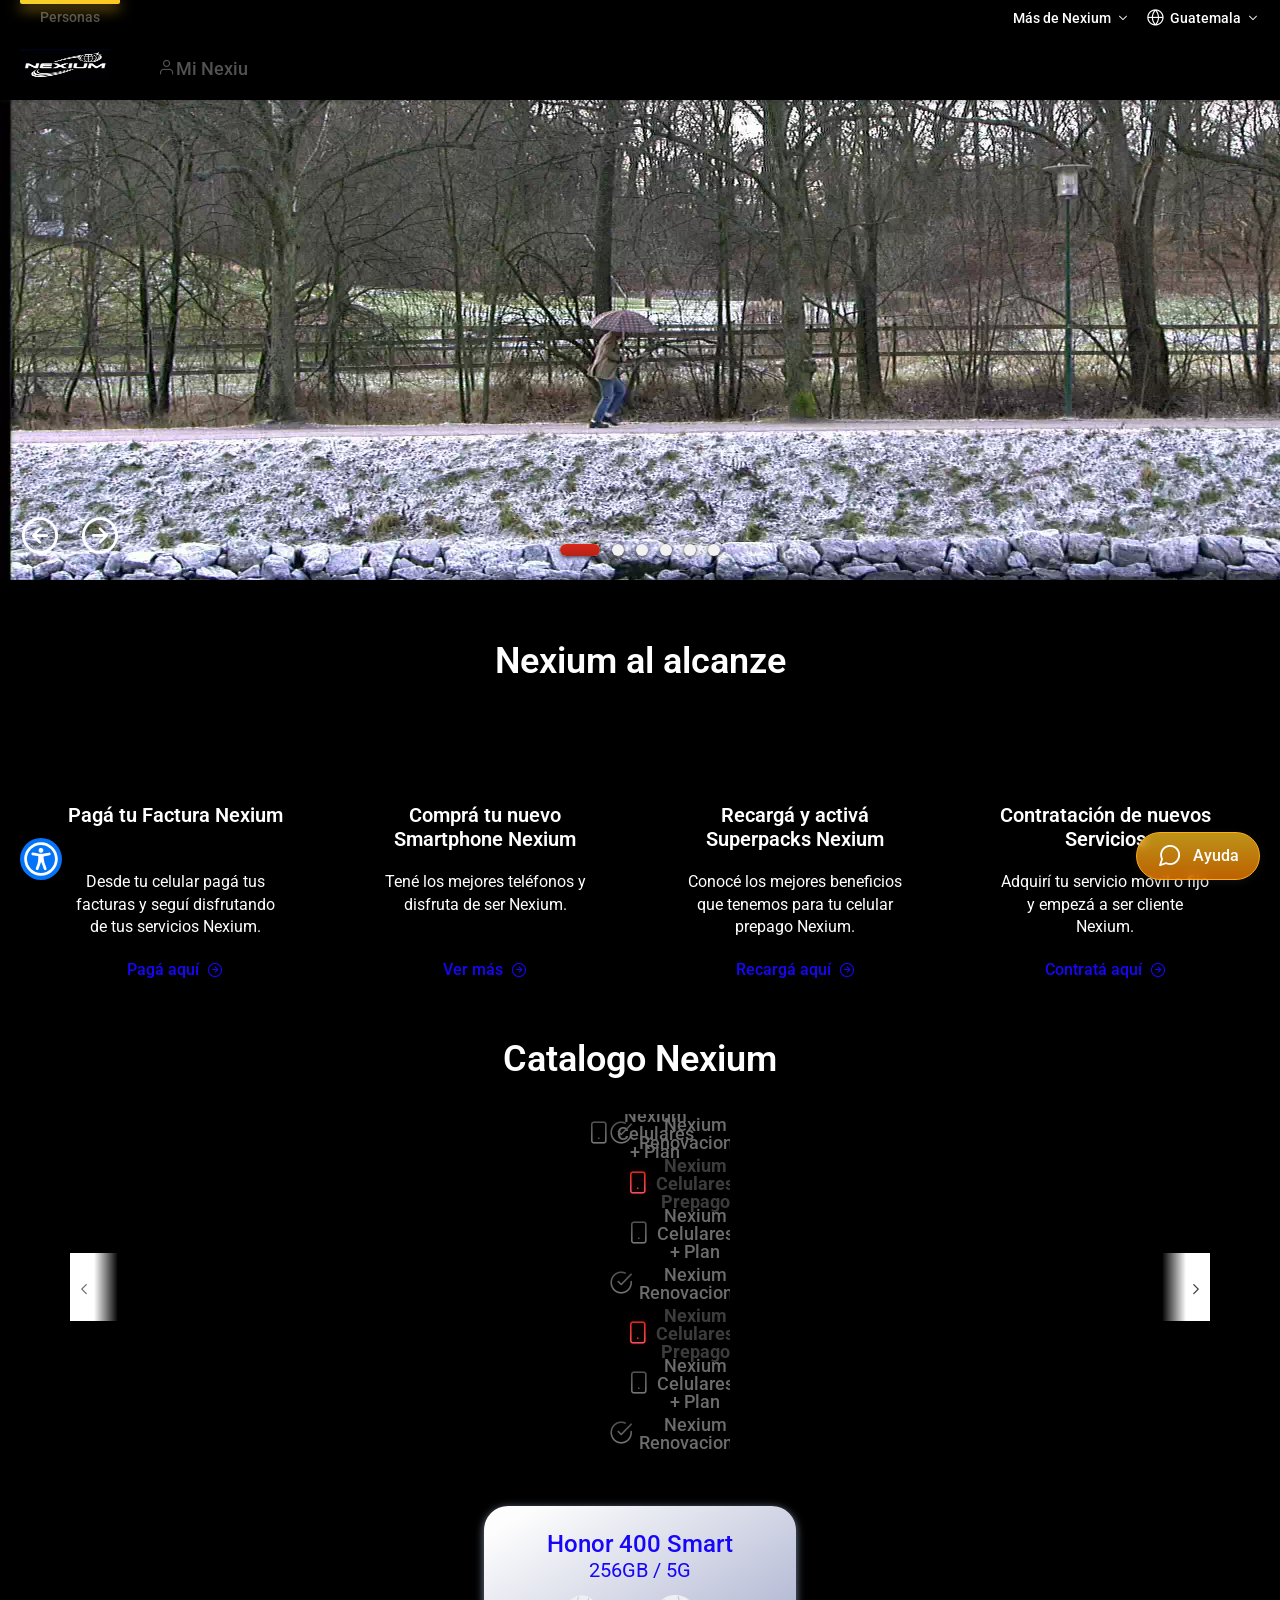
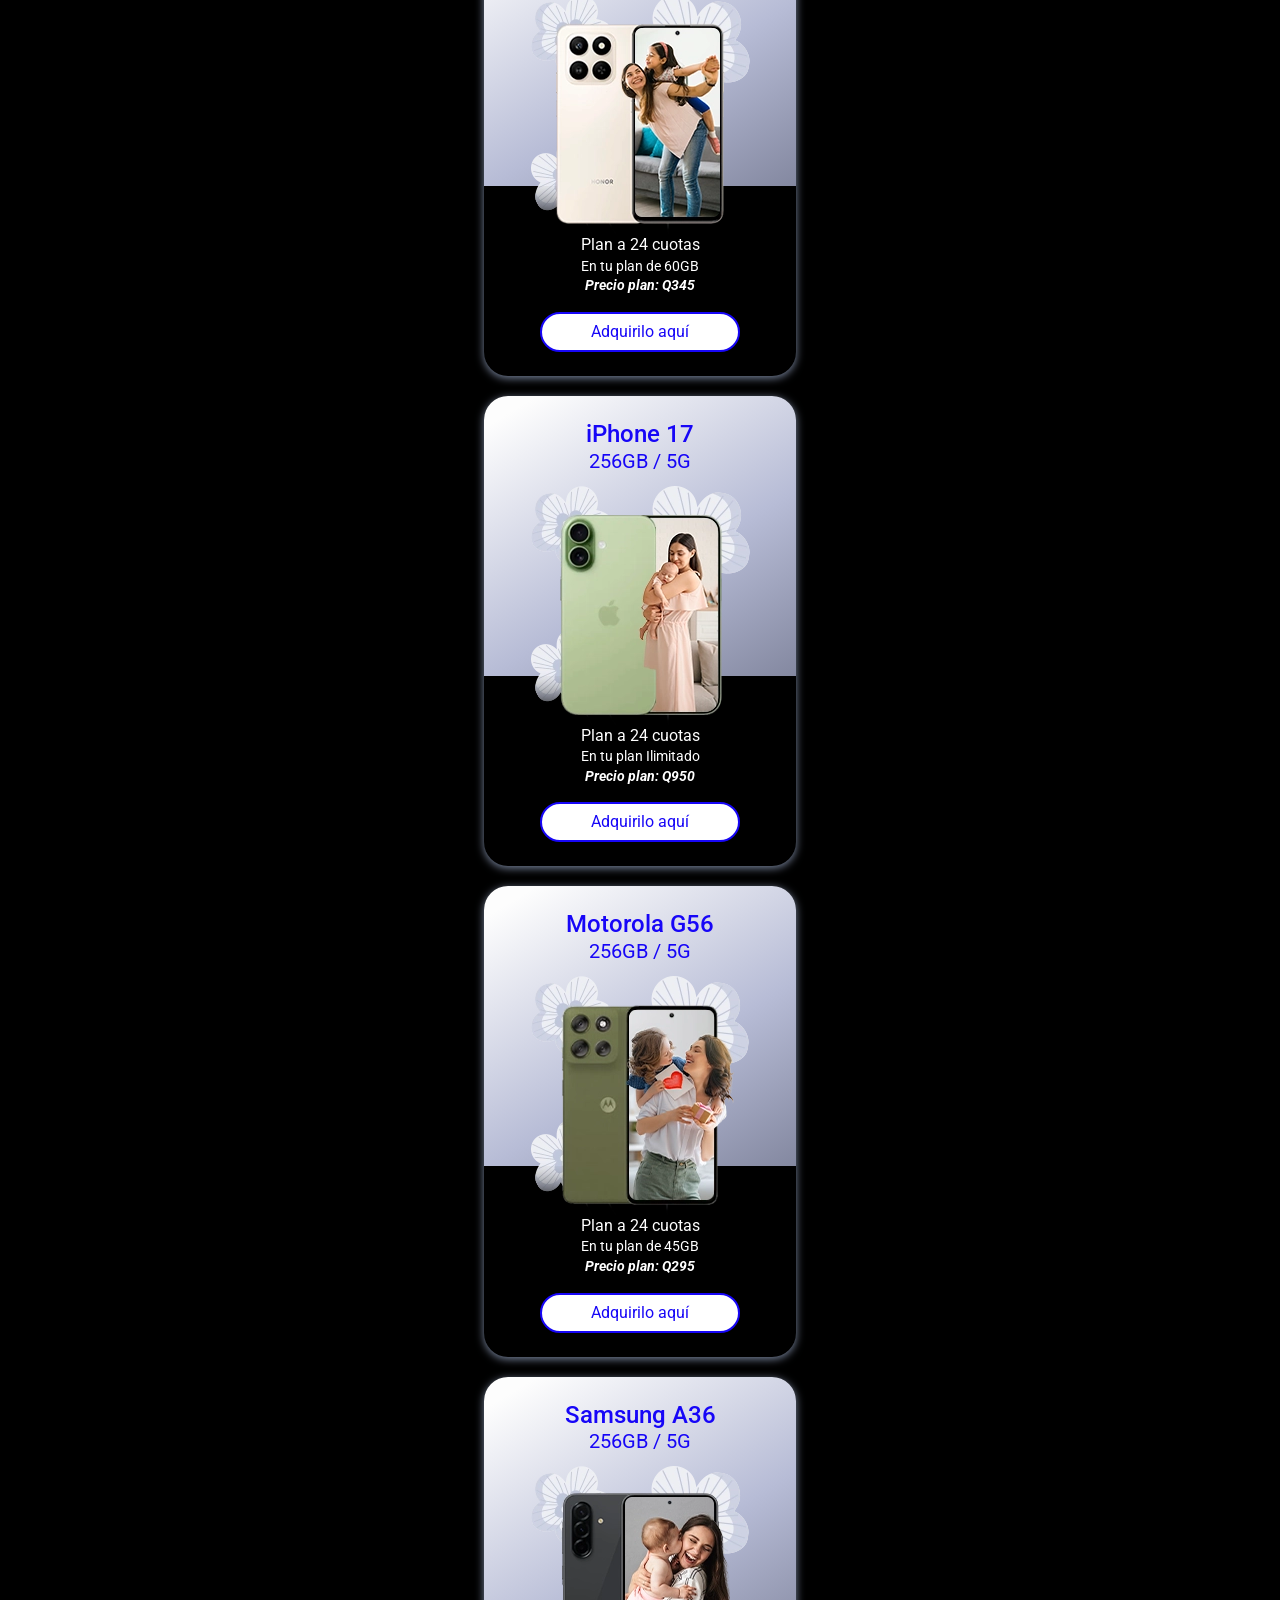
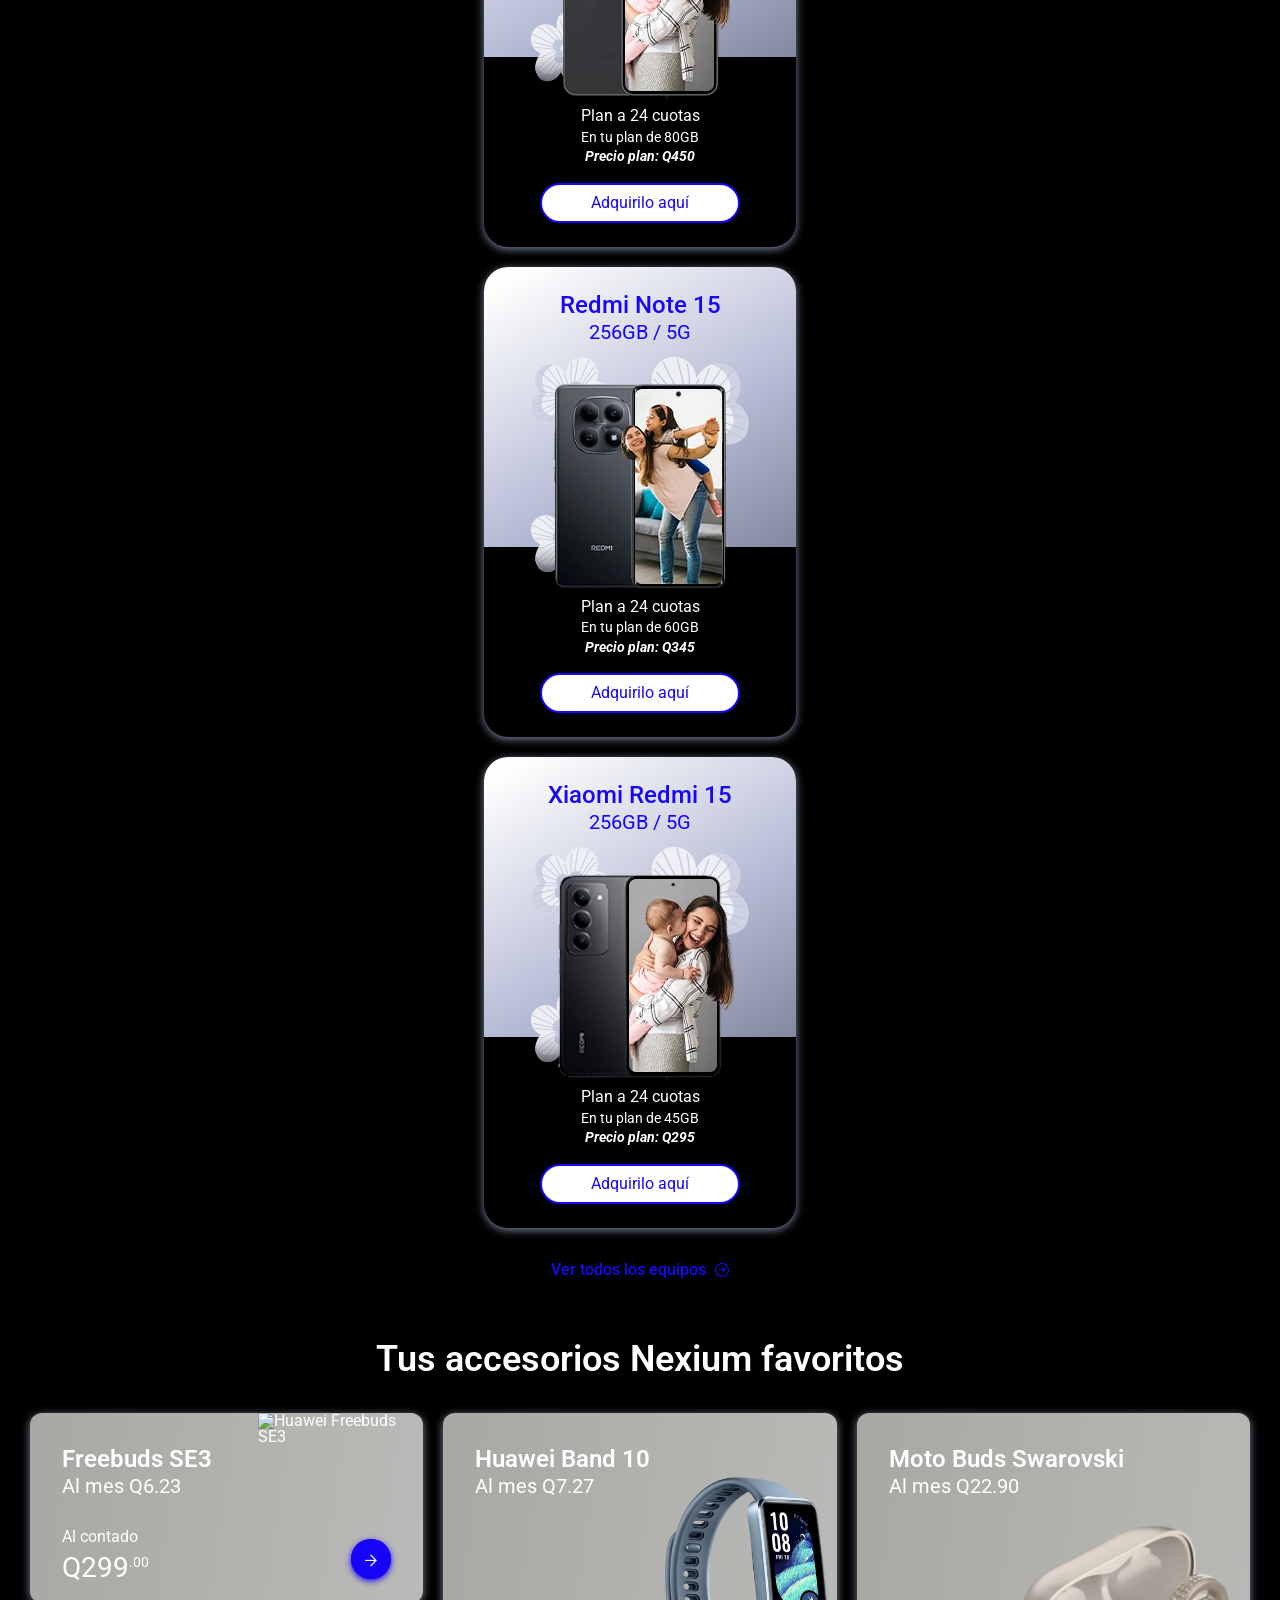
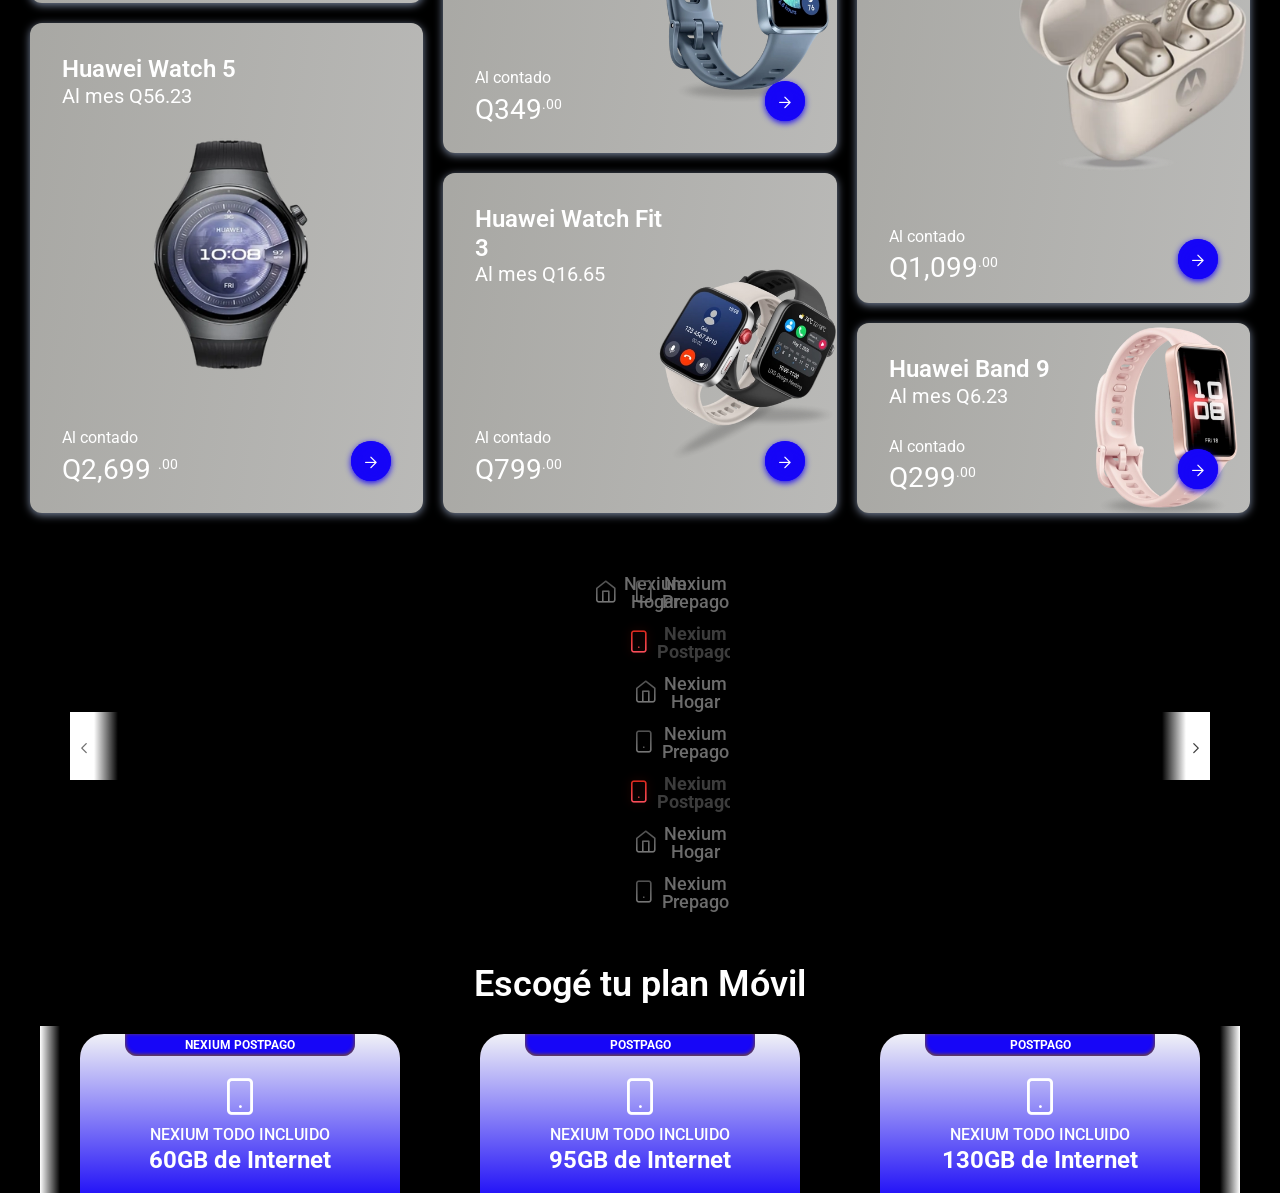
==== nexium/personas/index.html @ d513d2e5 "Cambio de carptea principal Se cambia la carpeta principal" ====
<!doctype html><html itemscope itemtype="http://schema.org/WebPage" lang="es">
<!-- Mirrored from www.claro.com.gt/personas/ by HTTrack Website Copier/3.x [XR&CO'2014], Mon, 18 May 2026 01:39:02 GMT -->
<head lang="es" xml:lang="es"><script>(function(w,d,s,l,i){w[l]=w[l]||[];w[l].push({'gtm.start':new Date().getTime(),event:'gtm.js'});var f=d.getElementsByTagName(s)[0],j=d.createElement(s),dl=l!='dataLayer'?'&l='+l:'';j.async=true;j.src='../../www.googletagmanager.com/gtm5445.html?id='+i+dl;f.parentNode.insertBefore(j,f); })(window,document,'script','dataLayer','GTM-KLP6J9D');</script><meta name="google-site-verification" content="_QGhS9mbRFM3jgzuFI3gwo6Hg-En9VTESIgxsZP2bQc"><meta charset="UTF-8"><meta http-equiv="X-UA-Compatible" content="IE=edge,chrome=1"><meta name="viewport" content="width=device-width"><title>Nexium GT</title><meta name="description" content=""><meta content="" name="Keywords"><meta content="" property="og:description"><meta content="" property="og:title"><meta content="/portal/gt/recursos_contenido/1755121427821-logo-nexium.jpg" property="og:image"><script>if(location.pathname == 'index.html') { document.cookie = "homePageMdla%3dtrue%3bpath%3d/index.html"; } else { document.cookie = "homePageMdla%3dfalse%3bpath%3d/index.html";}</script><meta name="" content="yes"><meta name="apple-mobile-web-app-status-bar-style" content="black-translucent"><link rel="" href="https://www.claro.com.gt/portal/gt/recursos_tema_evo/assets/internal/favicon.ico" rs_id=""><link rel="" href="../portal/gt/recursos_tema_evo/assets/internal/favicon.png"><link rel="apple-touch-icon" href="../portal/gt/recursos_tema_evo/assets/internal/icon-touch.png"><link rel="apple-touch-icon" sizes="72x72" href="../portal/gt/recursos_tema_evo/assets/internal/icon-touch-72.png"><link rel="apple-touch-icon" sizes="114x114" href="../portal/gt/recursos_tema_evo/assets/internal/icon-touch-114.png"><link rel="apple-touch-icon" sizes="144x144" href="../portal/gt/recursos_tema_evo/assets/internal/icon-touch-144.png"><link rel="preload" href="../portal/gt/recursos_tema_evo/js/animate/animate.minb4da.css?V1" as="style"><link rel="preload" href="../portal/gt/recursos_tema_evo/assets/fonts/font-clarob4da.css?V1" as="style"><link rel="preload" href="../portal/gt/recursos_tema_evo/js/fancybox/dist/jquery.fancybox.minb4da.css?V1" as="style"><link rel="preload" href="../portal/gt/recursos_tema_evo/js/animate/wow.minb4da.js?V1" as="script"><link rel="preload" href="../portal/gt/recursos_tema_evo/js/fancybox/dist/jquery.fancybox.minb4da.js?V1" as="script"><link rel="preload" href="../portal/gt/recursos_tema_evo/js/lazysizes/lazysizes.minb4da.js?V1" as="script"><link rel="preload" href="../../www.google-analytics.com/analytics.js" as="script"><link rel="preload" href="../../www.googletagmanager.com/gtm44d8.js?id=GTM-KLP6J9D" as="script"><link rel="preconnect" href="https://www.googletagmanager.com/"><link rel="dns-prefetch" href="https://www.googletagmanager.com/"><link rel="preconnect" href="https://www.google-analytics.com/"><link rel="dns-prefetch" href="https://www.google-analytics.com/"><link rel="preconnect" href="https://secure.adnxs.com/"><link rel="dns-prefetch" href="https://secure.adnxs.com/"><link rel="preconnect" href="https://www.google.com/"><link rel="dns-prefetch" href="https://www.google.com/"><link rel="preconnect" href="https://www.google.com.mx/"><link rel="dns-prefetch" href="https://www.google.com.mx/"><link rel="preconnect" href="https://googleads.g.doubleclick.net/"><link rel="dns-prefetch" href="https://googleads.g.doubleclick.net/"><link rel="preconnect" href="https://www.googleadservices.com/"><link rel="dns-prefetch" href="https://www.googleadservices.com/"><script>/*! jQuery v3.5.1 | (c) JS Foundation and other contributors | jquery.org/license */ !function(e,t){"use strict";"object"==typeof module&&"object"==typeof module.exports?module.exports=e.document?t(e,!0):function(e){if(!e.document)throw new Error("jQuery requires a window with a document");return t(e)}:t(e)}("undefined"!=typeof window?window:this,function(C,e){"use strict";var t=[],r=Object.getPrototypeOf,s=t.slice,g=t.flat?function(e){return t.flat.call(e)}:function(e){return t.concat.apply([],e)},u=t.push,i=t.indexOf,n={},o=n.toString,v=n.hasOwnProperty,a=v.toString,l=a.call(Object),y={},m=function(e){return"function"==typeof e&&"number"!=typeof e.nodeType},x=function(e){return null!=e&&e===e.window},E=C.document,c={type:!0,src:!0,nonce:!0,noModule:!0};function b(e,t,n){var r,i,o=(n=n||E).createElement("script");if(o.text=e,t)for(r in c)(i=t[r]||t.getAttribute&&t.getAttribute(r))&&o.setAttribute(r,i);n.head.appendChild(o).parentNode.removeChild(o)}function w(e){return null==e?e+"":"object"==typeof e||"function"==typeof e?n[o.call(e)]||"object":typeof e}var f="3.5.1",S=function(e,t){return new S.fn.init(e,t)};function p(e){var t=!!e&&"length"in e&&e.length,n=w(e);return!m(e)&&!x(e)&&("array"===n||0===t||"number"==typeof t&&0<t&&t-1 in e)}S.fn=S.prototype={jquery:f,constructor:S,length:0,toArray:function(){return s.call(this)},get:function(e){return null==e?s.call(this):e<0?this[e+this.length]:this[e]},pushStack:function(e){var t=S.merge(this.constructor(),e);return t.prevObject=this,t},each:function(e){return S.each(this,e)},map:function(n){return this.pushStack(S.map(this,function(e,t){return n.call(e,t,e)}))},slice:function(){return this.pushStack(s.apply(this,arguments))},first:function(){return this.eq(0)},last:function(){return this.eq(-1)},even:function(){return this.pushStack(S.grep(this,function(e,t){return(t+1)%2}))},odd:function(){return this.pushStack(S.grep(this,function(e,t){return t%2}))},eq:function(e){var t=this.length,n=+e+(e<0?t:0);return this.pushStack(0<=n&&n<t?[this[n]]:[])},end:function(){return this.prevObject||this.constructor()},push:u,sort:t.sort,splice:t.splice},S.extend=S.fn.extend=function(){var e,t,n,r,i,o,a=arguments[0]||{},s=1,u=arguments.length,l=!1;for("boolean"==typeof a&&(l=a,a=arguments[s]||{},s++),"object"==typeof a||m(a)||(a={}),s===u&&(a=this,s--);s<u;s++)if(null!=(e=arguments[s]))for(t in e)r=e[t],"__proto__"!==t&&a!==r&&(l&&r&&(S.isPlainObject(r)||(i=Array.isArray(r)))?(n=a[t],o=i&&!Array.isArray(n)?[]:i||S.isPlainObject(n)?n:{},i=!1,a[t]=S.extend(l,o,r)):void 0!==r&&(a[t]=r));return a},S.extend({expando:"jQuery"+(f+Math.random()).replace(/\D/g,""),isReady:!0,error:function(e){throw new Error(e)},noop:function(){},isPlainObject:function(e){var t,n;return!(!e||"[object Object]"!==o.call(e))&&(!(t=r(e))||"function"==typeof(n=v.call(t,"constructor")&&t.constructor)&&a.call(n)===l)},isEmptyObject:function(e){var t;for(t in e)return!1;return!0},globalEval:function(e,t,n){b(e,{nonce:t&&t.nonce},n)},each:function(e,t){var n,r=0;if(p(e)){for(n=e.length;r<n;r++)if(!1===t.call(e[r],r,e[r]))break}else for(r in e)if(!1===t.call(e[r],r,e[r]))break;return e},makeArray:function(e,t){var n=t||[];return null!=e&&(p(Object(e))?S.merge(n,"string"==typeof e?[e]:e):u.call(n,e)),n},inArray:function(e,t,n){return null==t?-1:i.call(t,e,n)},merge:function(e,t){for(var n=+t.length,r=0,i=e.length;r<n;r++)e[i++]=t[r];return e.length=i,e},grep:function(e,t,n){for(var r=[],i=0,o=e.length,a=!n;i<o;i++)!t(e[i],i)!==a&&r.push(e[i]);return r},map:function(e,t,n){var r,i,o=0,a=[];if(p(e))for(r=e.length;o<r;o++)null!=(i=t(e[o],o,n))&&a.push(i);else for(o in e)null!=(i=t(e[o],o,n))&&a.push(i);return g(a)},guid:1,support:y}),"function"==typeof Symbol&&(S.fn[Symbol.iterator]=t[Symbol.iterator]),S.each("Boolean Number String Function Array Date RegExp Object Error Symbol".split(" "),function(e,t){n["[object "+t+"]"]=t.toLowerCase()});var d=function(n){var e,d,b,o,i,h,f,g,w,u,l,T,C,a,E,v,s,c,y,S="sizzle"+1*new Date,p=n.document,k=0,r=0,m=ue(),x=ue(),A=ue(),N=ue(),D=function(e,t){return e===t&&(l=!0),0},j={}.hasOwnProperty,t=[],q=t.pop,L=t.push,H=t.push,O=t.slice,P=function(e,t){for(var n=0,r=e.length;n<r;n++)if(e[n]===t)return n;return-1},R="checked|selected|async|autofocus|autoplay|controls|defer|disabled|hidden|ismap|loop|multiple|open|readonly|required|scoped",M="[\\x20\\t\\r\\n\\f]",I="(?:\\\\[\\da-fA-F]{1,6}"+M+"?|\\\\[^\\r\\n\\f]|[\\w-]|[^\0-\\x7f])+",W="\\["+M+"*("+I+")(?:"+M+"*([*^$|!~]?=)"+M+"*(?:'((?:\\\\.|[^\\\\'])*)'|\"((?:\\\\.|[^\\\\\"])*)\"|("+I+"))|)"+M+"*\\]",F=":("+I+")(?:\\((('((?:\\\\.|[^\\\\'])*)'|\"((?:\\\\.|[^\\\\\"])*)\")|((?:\\\\.|[^\\\\()[\\]]|"+W+")*)|.*)\\)|)",B=new RegExp(M+"+","g"),$=new RegExp("^"+M+"+|((?:^|[^\\\\])(?:\\\\.)*)"+M+"+$","g"),_=new RegExp("^"+M+"*,"+M+"*"),z=new RegExp("^"+M+"*([>+~]|"+M+")"+M+"*"),U=new RegExp(M+"|>"),X=new RegExp(F),V=new RegExp("^"+I+"$"),G={ID:new RegExp("^#("+I+")"),CLASS:new RegExp("^\\.("+I+")"),TAG:new RegExp("^("+I+"|[*])"),ATTR:new RegExp("^"+W),PSEUDO:new RegExp("^"+F),CHILD:new RegExp("^:(only|first|last|nth|nth-last)-(child|of-type)(?:\\("+M+"*(even|odd|(([+-]|)(\\d*)n|)"+M+"*(?:([+-]|)"+M+"*(\\d+)|))"+M+"*\\)|)","i"),bool:new RegExp("^(?:"+R+")$","i"),needsContext:new RegExp("^"+M+"*[>+~]|:(even|odd|eq|gt|lt|nth|first|last)(?:\\("+M+"*((?:-\\d)?\\d*)"+M+"*\\)|)(?=[^-]|$)","i")},Y=/HTML$/i,Q=/^(?:input|select|textarea|button)$/i,J=/^h\d$/i,K=/^[^{]+\{\s*\[native \w/,Z=/^(?:#([\w-]+)|(\w+)|\.([\w-]+))$/,ee=/[+~]/,te=new RegExp("\\\\[\\da-fA-F]{1,6}"+M+"?|\\\\([^\\r\\n\\f])","g"),ne=function(e,t){var n="0x"+e.slice(1)-65536;return t||(n<0?String.fromCharCode(n+65536):String.fromCharCode(n>>10|55296,1023&n|56320))},re=/([\0-\x1f\x7f]|^-?\d)|^-$|[^\0-\x1f\x7f-\uFFFF\w-]/g,ie=function(e,t){return t?"\0"===e?"\ufffd":e.slice(0,-1)+"\\"+e.charCodeAt(e.length-1).toString(16)+" ":"\\"+e},oe=function(){T()},ae=be(function(e){return!0===e.disabled&&"fieldset"===e.nodeName.toLowerCase()},{dir:"parentNode",next:"legend"});try{H.apply(t=O.call(p.childNodes),p.childNodes),t[p.childNodes.length].nodeType}catch(e){H={apply:t.length?function(e,t){L.apply(e,O.call(t))}:function(e,t){var n=e.length,r=0;while(e[n++]=t[r++]);e.length=n-1}}}function se(t,e,n,r){var i,o,a,s,u,l,c,f=e&&e.ownerDocument,p=e?e.nodeType:9;if(n=n||[],"string"!=typeof t||!t||1!==p&&9!==p&&11!==p)return n;if(!r&&(T(e),e=e||C,E)){if(11!==p&&(u=Z.exec(t)))if(i=u[1]){if(9===p){if(!(a=e.getElementById(i)))return n;if(a.id===i)return n.push(a),n}else if(f&&(a=f.getElementById(i))&&y(e,a)&&a.id===i)return n.push(a),n}else{if(u[2])return H.apply(n,e.getElementsByTagName(t)),n;if((i=u[3])&&d.getElementsByClassName&&e.getElementsByClassName)return H.apply(n,e.getElementsByClassName(i)),n}if(d.qsa&&!N[t+" "]&&(!v||!v.test(t))&&(1!==p||"object"!==e.nodeName.toLowerCase())){if(c=t,f=e,1===p&&(U.test(t)||z.test(t))){(f=ee.test(t)&&ye(e.parentNode)||e)===e&&d.scope||((s=e.getAttribute("id"))?s=s.replace(re,ie):e.setAttribute("id",s=S)),o=(l=h(t)).length;while(o--)l[o]=(s?"#"+s:":scope")+" "+xe(l[o]);c=l.join(",")}try{return H.apply(n,f.querySelectorAll(c)),n}catch(e){N(t,!0)}finally{s===S&&e.removeAttribute("id")}}}return g(t.replace($,"$1"),e,n,r)}function ue(){var r=[];return function e(t,n){return r.push(t+" ")>b.cacheLength&&delete e[r.shift()],e[t+" "]=n}}function le(e){return e[S]=!0,e}function ce(e){var t=C.createElement("fieldset");try{return!!e(t)}catch(e){return!1}finally{t.parentNode&&t.parentNode.removeChild(t),t=null}}function fe(e,t){var n=e.split("|"),r=n.length;while(r--)b.attrHandle[n[r]]=t}function pe(e,t){var n=t&&e,r=n&&1===e.nodeType&&1===t.nodeType&&e.sourceIndex-t.sourceIndex;if(r)return r;if(n)while(n=n.nextSibling)if(n===t)return-1;return e?1:-1}function de(t){return function(e){return"input"===e.nodeName.toLowerCase()&&e.type===t}}function he(n){return function(e){var t=e.nodeName.toLowerCase();return("input"===t||"button"===t)&&e.type===n}}function ge(t){return function(e){return"form"in e?e.parentNode&&!1===e.disabled?"label"in e?"label"in e.parentNode?e.parentNode.disabled===t:e.disabled===t:e.isDisabled===t||e.isDisabled!==!t&&ae(e)===t:e.disabled===t:"label"in e&&e.disabled===t}}function ve(a){return le(function(o){return o=+o,le(function(e,t){var n,r=a([],e.length,o),i=r.length;while(i--)e[n=r[i]]&&(e[n]=!(t[n]=e[n]))})})}function ye(e){return e&&"undefined"!=typeof e.getElementsByTagName&&e}for(e in d=se.support={},i=se.isXML=function(e){var t=e.namespaceURI,n=(e.ownerDocument||e).documentElement;return!Y.test(t||n&&n.nodeName||"HTML")},T=se.setDocument=function(e){var t,n,r=e?e.ownerDocument||e:p;return r!=C&&9===r.nodeType&&r.documentElement&&(a=(C=r).documentElement,E=!i(C),p!=C&&(n=C.defaultView)&&n.top!==n&&(n.addEventListener?n.addEventListener("unload",oe,!1):n.attachEvent&&n.attachEvent("onunload",oe)),d.scope=ce(function(e){return a.appendChild(e).appendChild(C.createElement("div")),"undefined"!=typeof e.querySelectorAll&&!e.querySelectorAll(":scope fieldset div").length}),d.attributes=ce(function(e){return e.className="i",!e.getAttribute("className")}),d.getElementsByTagName=ce(function(e){return e.appendChild(C.createComment("")),!e.getElementsByTagName("*").length}),d.getElementsByClassName=K.test(C.getElementsByClassName),d.getById=ce(function(e){return a.appendChild(e).id=S,!C.getElementsByName||!C.getElementsByName(S).length}),d.getById?(b.filter.ID=function(e){var t=e.replace(te,ne);return function(e){return e.getAttribute("id")===t}},b.find.ID=function(e,t){if("undefined"!=typeof t.getElementById&&E){var n=t.getElementById(e);return n?[n]:[]}}):(b.filter.ID=function(e){var n=e.replace(te,ne);return function(e){var t="undefined"!=typeof e.getAttributeNode&&e.getAttributeNode("id");return t&&t.value===n}},b.find.ID=function(e,t){if("undefined"!=typeof t.getElementById&&E){var n,r,i,o=t.getElementById(e);if(o){if((n=o.getAttributeNode("id"))&&n.value===e)return[o];i=t.getElementsByName(e),r=0;while(o=i[r++])if((n=o.getAttributeNode("id"))&&n.value===e)return[o]}return[]}}),b.find.TAG=d.getElementsByTagName?function(e,t){return"undefined"!=typeof t.getElementsByTagName?t.getElementsByTagName(e):d.qsa?t.querySelectorAll(e):void 0}:function(e,t){var n,r=[],i=0,o=t.getElementsByTagName(e);if("*"===e){while(n=o[i++])1===n.nodeType&&r.push(n);return r}return o},b.find.CLASS=d.getElementsByClassName&&function(e,t){if("undefined"!=typeof t.getElementsByClassName&&E)return t.getElementsByClassName(e)},s=[],v=[],(d.qsa=K.test(C.querySelectorAll))&&(ce(function(e){var t;a.appendChild(e).innerHTML="<a id='"+S+"'></a><select id='"+S+"-\r\\' msallowcapture=''><option selected=''></option></select>",e.querySelectorAll("[msallowcapture^='']").length&&v.push("[*^$]="+M+"*(?:''|\"\")"),e.querySelectorAll("[selected]").length||v.push("\\["+M+"*(?:value|"+R+")"),e.querySelectorAll("[id~="+S+"-]").length||v.push("~="),(t=C.createElement("input")).setAttribute("name",""),e.appendChild(t),e.querySelectorAll("[name='']").length||v.push("\\["+M+"*name"+M+"*="+M+"*(?:''|\"\")"),e.querySelectorAll(":checked").length||v.push(":checked"),e.querySelectorAll("a#"+S+"+*").length||v.push(".#.+[+~]"),e.querySelectorAll("\\\f"),v.push("[\\r\\n\\f]")}),ce(function(e){e.innerHTML="<a href='' disabled='disabled'></a><select disabled='disabled'><option/></select>";var t=C.createElement("input");t.setAttribute("type","hidden"),e.appendChild(t).setAttribute("name","D"),e.querySelectorAll("[name=d]").length&&v.push("name"+M+"*[*^$|!~]?="),2!==e.querySelectorAll(":enabled").length&&v.push(":enabled",":disabled"),a.appendChild(e).disabled=!0,2!==e.querySelectorAll(":disabled").length&&v.push(":enabled",":disabled"),e.querySelectorAll("*,:x"),v.push(",.*:")})),(d.matchesSelector=K.test(c=a.matches||a.webkitMatchesSelector||a.mozMatchesSelector||a.oMatchesSelector||a.msMatchesSelector))&&ce(function(e){d.disconnectedMatch=c.call(e,"*"),c.call(e,"[s!='']:x"),s.push("!=",F)}),v=v.length&&new RegExp(v.join("|")),s=s.length&&new RegExp(s.join("|")),t=K.test(a.compareDocumentPosition),y=t||K.test(a.contains)?function(e,t){var n=9===e.nodeType?e.documentElement:e,r=t&&t.parentNode;return e===r||!(!r||1!==r.nodeType||!(n.contains?n.contains(r):e.compareDocumentPosition&&16&e.compareDocumentPosition(r)))}:function(e,t){if(t)while(t=t.parentNode)if(t===e)return!0;return!1},D=t?function(e,t){if(e===t)return l=!0,0;var n=!e.compareDocumentPosition-!t.compareDocumentPosition;return n||(1&(n=(e.ownerDocument||e)==(t.ownerDocument||t)?e.compareDocumentPosition(t):1)||!d.sortDetached&&t.compareDocumentPosition(e)===n?e==C||e.ownerDocument==p&&y(p,e)?-1:t==C||t.ownerDocument==p&&y(p,t)?1:u?P(u,e)-P(u,t):0:4&n?-1:1)}:function(e,t){if(e===t)return l=!0,0;var n,r=0,i=e.parentNode,o=t.parentNode,a=[e],s=[t];if(!i||!o)return e==C?-1:t==C?1:i?-1:o?1:u?P(u,e)-P(u,t):0;if(i===o)return pe(e,t);n=e;while(n=n.parentNode)a.unshift(n);n=t;while(n=n.parentNode)s.unshift(n);while(a[r]===s[r])r++;return r?pe(a[r],s[r]):a[r]==p?-1:s[r]==p?1:0}),C},se.matches=function(e,t){return se(e,null,null,t)},se.matchesSelector=function(e,t){if(T(e),d.matchesSelector&&E&&!N[t+" "]&&(!s||!s.test(t))&&(!v||!v.test(t)))try{var n=c.call(e,t);if(n||d.disconnectedMatch||e.document&&11!==e.document.nodeType)return n}catch(e){N(t,!0)}return 0<se(t,C,null,[e]).length},se.contains=function(e,t){return(e.ownerDocument||e)!=C&&T(e),y(e,t)},se.attr=function(e,t){(e.ownerDocument||e)!=C&&T(e);var n=b.attrHandle[t.toLowerCase()],r=n&&j.call(b.attrHandle,t.toLowerCase())?n(e,t,!E):void 0;return void 0!==r?r:d.attributes||!E?e.getAttribute(t):(r=e.getAttributeNode(t))&&r.specified?r.value:null},se.escape=function(e){return(e+"").replace(re,ie)},se.error=function(e){throw new Error("Syntax error, unrecognized expression: "+e)},se.uniqueSort=function(e){var t,n=[],r=0,i=0;if(l=!d.detectDuplicates,u=!d.sortStable&&e.slice(0),e.sort(D),l){while(t=e[i++])t===e[i]&&(r=n.push(i));while(r--)e.splice(n[r],1)}return u=null,e},o=se.getText=function(e){var t,n="",r=0,i=e.nodeType;if(i){if(1===i||9===i||11===i){if("string"==typeof e.textContent)return e.textContent;for(e=e.firstChild;e;e=e.nextSibling)n+=o(e)}else if(3===i||4===i)return e.nodeValue}else while(t=e[r++])n+=o(t);return n},(b=se.selectors={cacheLength:50,createPseudo:le,match:G,attrHandle:{},find:{},relative:{">":{dir:"parentNode",first:!0}," ":{dir:"parentNode"},"+":{dir:"previousSibling",first:!0},"~":{dir:"previousSibling"}},preFilter:{ATTR:function(e){return e[1]=e[1].replace(te,ne),e[3]=(e[3]||e[4]||e[5]||"").replace(te,ne),"~="===e[2]&&(e[3]=" "+e[3]+" "),e.slice(0,4)},CHILD:function(e){return e[1]=e[1].toLowerCase(),"nth"===e[1].slice(0,3)?(e[3]||se.error(e[0]),e[4]=+(e[4]?e[5]+(e[6]||1):2*("even"===e[3]||"odd"===e[3])),e[5]=+(e[7]+e[8]||"odd"===e[3])):e[3]&&se.error(e[0]),e},PSEUDO:function(e){var t,n=!e[6]&&e[2];return G.CHILD.test(e[0])?null:(e[3]?e[2]=e[4]||e[5]||"":n&&X.test(n)&&(t=h(n,!0))&&(t=n.indexOf(")",n.length-t)-n.length)&&(e[0]=e[0].slice(0,t),e[2]=n.slice(0,t)),e.slice(0,3))}},filter:{TAG:function(e){var t=e.replace(te,ne).toLowerCase();return"*"===e?function(){return!0}:function(e){return e.nodeName&&e.nodeName.toLowerCase()===t}},CLASS:function(e){var t=m[e+" "];return t||(t=new RegExp("(^|"+M+")"+e+"("+M+"|$)"))&&m(e,function(e){return t.test("string"==typeof e.className&&e.className||"undefined"!=typeof e.getAttribute&&e.getAttribute("class")||"")})},ATTR:function(n,r,i){return function(e){var t=se.attr(e,n);return null==t?"!="===r:!r||(t+="","="===r?t===i:"!="===r?t!==i:"^="===r?i&&0===t.indexOf(i):"*="===r?i&&-1<t.indexOf(i):"$="===r?i&&t.slice(-i.length)===i:"~="===r?-1<(" "+t.replace(B," ")+" ").indexOf(i):"|="===r&&(t===i||t.slice(0,i.length+1)===i+"-"))}},CHILD:function(h,e,t,g,v){var y="nth"!==h.slice(0,3),m="last"!==h.slice(-4),x="of-type"===e;return 1===g&&0===v?function(e){return!!e.parentNode}:function(e,t,n){var r,i,o,a,s,u,l=y!==m?"nextSibling":"previousSibling",c=e.parentNode,f=x&&e.nodeName.toLowerCase(),p=!n&&!x,d=!1;if(c){if(y){while(l){a=e;while(a=a[l])if(x?a.nodeName.toLowerCase()===f:1===a.nodeType)return!1;u=l="only"===h&&!u&&"nextSibling"}return!0}if(u=[m?c.firstChild:c.lastChild],m&&p){d=(s=(r=(i=(o=(a=c)[S]||(a[S]={}))[a.uniqueID]||(o[a.uniqueID]={}))[h]||[])[0]===k&&r[1])&&r[2],a=s&&c.childNodes[s];while(a=++s&&a&&a[l]||(d=s=0)||u.pop())if(1===a.nodeType&&++d&&a===e){i[h]=[k,s,d];break}}else if(p&&(d=s=(r=(i=(o=(a=e)[S]||(a[S]={}))[a.uniqueID]||(o[a.uniqueID]={}))[h]||[])[0]===k&&r[1]),!1===d)while(a=++s&&a&&a[l]||(d=s=0)||u.pop())if((x?a.nodeName.toLowerCase()===f:1===a.nodeType)&&++d&&(p&&((i=(o=a[S]||(a[S]={}))[a.uniqueID]||(o[a.uniqueID]={}))[h]=[k,d]),a===e))break;return(d-=v)===g||d%g==0&&0<=d/g}}},PSEUDO:function(e,o){var t,a=b.pseudos[e]||b.setFilters[e.toLowerCase()]||se.error("unsupported pseudo: "+e);return a[S]?a(o):1<a.length?(t=[e,e,"",o],b.setFilters.hasOwnProperty(e.toLowerCase())?le(function(e,t){var n,r=a(e,o),i=r.length;while(i--)e[n=P(e,r[i])]=!(t[n]=r[i])}):function(e){return a(e,0,t)}):a}},pseudos:{not:le(function(e){var r=[],i=[],s=f(e.replace($,"$1"));return s[S]?le(function(e,t,n,r){var i,o=s(e,null,r,[]),a=e.length;while(a--)(i=o[a])&&(e[a]=!(t[a]=i))}):function(e,t,n){return r[0]=e,s(r,null,n,i),r[0]=null,!i.pop()}}),has:le(function(t){return function(e){return 0<se(t,e).length}}),contains:le(function(t){return t=t.replace(te,ne),function(e){return-1<(e.textContent||o(e)).indexOf(t)}}),lang:le(function(n){return V.test(n||"")||se.error("unsupported lang: "+n),n=n.replace(te,ne).toLowerCase(),function(e){var t;do{if(t=E?e.lang:e.getAttribute("xml:lang")||e.getAttribute("lang"))return(t=t.toLowerCase())===n||0===t.indexOf(n+"-")}while((e=e.parentNode)&&1===e.nodeType);return!1}}),target:function(e){var t=n.location&&n.location.hash;return t&&t.slice(1)===e.id},root:function(e){return e===a},focus:function(e){return e===C.activeElement&&(!C.hasFocus||C.hasFocus())&&!!(e.type||e.href||~e.tabIndex)},enabled:ge(!1),disabled:ge(!0),checked:function(e){var t=e.nodeName.toLowerCase();return"input"===t&&!!e.checked||"option"===t&&!!e.selected},selected:function(e){return e.parentNode&&e.parentNode.selectedIndex,!0===e.selected},empty:function(e){for(e=e.firstChild;e;e=e.nextSibling)if(e.nodeType<6)return!1;return!0},parent:function(e){return!b.pseudos.empty(e)},header:function(e){return J.test(e.nodeName)},input:function(e){return Q.test(e.nodeName)},button:function(e){var t=e.nodeName.toLowerCase();return"input"===t&&"button"===e.type||"button"===t},text:function(e){var t;return"input"===e.nodeName.toLowerCase()&&"text"===e.type&&(null==(t=e.getAttribute("type"))||"text"===t.toLowerCase())},first:ve(function(){return[0]}),last:ve(function(e,t){return[t-1]}),eq:ve(function(e,t,n){return[n<0?n+t:n]}),even:ve(function(e,t){for(var n=0;n<t;n+=2)e.push(n);return e}),odd:ve(function(e,t){for(var n=1;n<t;n+=2)e.push(n);return e}),lt:ve(function(e,t,n){for(var r=n<0?n+t:t<n?t:n;0<=--r;)e.push(r);return e}),gt:ve(function(e,t,n){for(var r=n<0?n+t:n;++r<t;)e.push(r);return e})}}).pseudos.nth=b.pseudos.eq,{radio:!0,checkbox:!0,file:!0,password:!0,image:!0})b.pseudos[e]=de(e);for(e in{submit:!0,reset:!0})b.pseudos[e]=he(e);function me(){}function xe(e){for(var t=0,n=e.length,r="";t<n;t++)r+=e[t].value;return r}function be(s,e,t){var u=e.dir,l=e.next,c=l||u,f=t&&"parentNode"===c,p=r++;return e.first?function(e,t,n){while(e=e[u])if(1===e.nodeType||f)return s(e,t,n);return!1}:function(e,t,n){var r,i,o,a=[k,p];if(n){while(e=e[u])if((1===e.nodeType||f)&&s(e,t,n))return!0}else while(e=e[u])if(1===e.nodeType||f)if(i=(o=e[S]||(e[S]={}))[e.uniqueID]||(o[e.uniqueID]={}),l&&l===e.nodeName.toLowerCase())e=e[u]||e;else{if((r=i[c])&&r[0]===k&&r[1]===p)return a[2]=r[2];if((i[c]=a)[2]=s(e,t,n))return!0}return!1}}function we(i){return 1<i.length?function(e,t,n){var r=i.length;while(r--)if(!i[r](e,t,n))return!1;return!0}:i[0]}function Te(e,t,n,r,i){for(var o,a=[],s=0,u=e.length,l=null!=t;s<u;s++)(o=e[s])&&(n&&!n(o,r,i)||(a.push(o),l&&t.push(s)));return a}function Ce(d,h,g,v,y,e){return v&&!v[S]&&(v=Ce(v)),y&&!y[S]&&(y=Ce(y,e)),le(function(e,t,n,r){var i,o,a,s=[],u=[],l=t.length,c=e||function(e,t,n){for(var r=0,i=t.length;r<i;r++)se(e,t[r],n);return n}(h||"*",n.nodeType?[n]:n,[]),f=!d||!e&&h?c:Te(c,s,d,n,r),p=g?y||(e?d:l||v)?[]:t:f;if(g&&g(f,p,n,r),v){i=Te(p,u),v(i,[],n,r),o=i.length;while(o--)(a=i[o])&&(p[u[o]]=!(f[u[o]]=a))}if(e){if(y||d){if(y){i=[],o=p.length;while(o--)(a=p[o])&&i.push(f[o]=a);y(null,p=[],i,r)}o=p.length;while(o--)(a=p[o])&&-1<(i=y?P(e,a):s[o])&&(e[i]=!(t[i]=a))}}else p=Te(p===t?p.splice(l,p.length):p),y?y(null,t,p,r):H.apply(t,p)})}function Ee(e){for(var i,t,n,r=e.length,o=b.relative[e[0].type],a=o||b.relative[" "],s=o?1:0,u=be(function(e){return e===i},a,!0),l=be(function(e){return-1<P(i,e)},a,!0),c=[function(e,t,n){var r=!o&&(n||t!==w)||((i=t).nodeType?u(e,t,n):l(e,t,n));return i=null,r}];s<r;s++)if(t=b.relative[e[s].type])c=[be(we(c),t)];else{if((t=b.filter[e[s].type].apply(null,e[s].matches))[S]){for(n=++s;n<r;n++)if(b.relative[e[n].type])break;return Ce(1<s&&we(c),1<s&&xe(e.slice(0,s-1).concat({value:" "===e[s-2].type?"*":""})).replace($,"$1"),t,s<n&&Ee(e.slice(s,n)),n<r&&Ee(e=e.slice(n)),n<r&&xe(e))}c.push(t)}return we(c)}return me.prototype=b.filters=b.pseudos,b.setFilters=new me,h=se.tokenize=function(e,t){var n,r,i,o,a,s,u,l=x[e+" "];if(l)return t?0:l.slice(0);a=e,s=[],u=b.preFilter;while(a){for(o in n&&!(r=_.exec(a))||(r&&(a=a.slice(r[0].length)||a),s.push(i=[])),n=!1,(r=z.exec(a))&&(n=r.shift(),i.push({value:n,type:r[0].replace($," ")}),a=a.slice(n.length)),b.filter)!(r=G[o].exec(a))||u[o]&&!(r=u[o](r))||(n=r.shift(),i.push({value:n,type:o,matches:r}),a=a.slice(n.length));if(!n)break}return t?a.length:a?se.error(e):x(e,s).slice(0)},f=se.compile=function(e,t){var n,v,y,m,x,r,i=[],o=[],a=A[e+" "];if(!a){t||(t=h(e)),n=t.length;while(n--)(a=Ee(t[n]))[S]?i.push(a):o.push(a);(a=A(e,(v=o,m=0<(y=i).length,x=0<v.length,r=function(e,t,n,r,i){var o,a,s,u=0,l="0",c=e&&[],f=[],p=w,d=e||x&&b.find.TAG("*",i),h=k+=null==p?1:Math.random()||.1,g=d.length;for(i&&(w=t==C||t||i);l!==g&&null!=(o=d[l]);l++){if(x&&o){a=0,t||o.ownerDocument==C||(T(o),n=!E);while(s=v[a++])if(s(o,t||C,n)){r.push(o);break}i&&(k=h)}m&&((o=!s&&o)&&u--,e&&c.push(o))}if(u+=l,m&&l!==u){a=0;while(s=y[a++])s(c,f,t,n);if(e){if(0<u)while(l--)c[l]||f[l]||(f[l]=q.call(r));f=Te(f)}H.apply(r,f),i&&!e&&0<f.length&&1<u+y.length&&se.uniqueSort(r)}return i&&(k=h,w=p),c},m?le(r):r))).selector=e}return a},g=se.select=function(e,t,n,r){var i,o,a,s,u,l="function"==typeof e&&e,c=!r&&h(e=l.selector||e);if(n=n||[],1===c.length){if(2<(o=c[0]=c[0].slice(0)).length&&"ID"===(a=o[0]).type&&9===t.nodeType&&E&&b.relative[o[1].type]){if(!(t=(b.find.ID(a.matches[0].replace(te,ne),t)||[])[0]))return n;l&&(t=t.parentNode),e=e.slice(o.shift().value.length)}i=G.needsContext.test(e)?0:o.length;while(i--){if(a=o[i],b.relative[s=a.type])break;if((u=b.find[s])&&(r=u(a.matches[0].replace(te,ne),ee.test(o[0].type)&&ye(t.parentNode)||t))){if(o.splice(i,1),!(e=r.length&&xe(o)))return H.apply(n,r),n;break}}}return(l||f(e,c))(r,t,!E,n,!t||ee.test(e)&&ye(t.parentNode)||t),n},d.sortStable=S.split("").sort(D).join("")===S,d.detectDuplicates=!!l,T(),d.sortDetached=ce(function(e){return 1&e.compareDocumentPosition(C.createElement("fieldset"))}),ce(function(e){return e.innerHTML="<a href='#'></a>","#"===e.firstChild.getAttribute("href")})||fe("type|href|height|width",function(e,t,n){if(!n)return e.getAttribute(t,"type"===t.toLowerCase()?1:2)}),d.attributes&&ce(function(e){return e.innerHTML="<input/>",e.firstChild.setAttribute("value",""),""===e.firstChild.getAttribute("value")})||fe("value",function(e,t,n){if(!n&&"input"===e.nodeName.toLowerCase())return e.defaultValue}),ce(function(e){return null==e.getAttribute("disabled")})||fe(R,function(e,t,n){var r;if(!n)return!0===e[t]?t.toLowerCase():(r=e.getAttributeNode(t))&&r.specified?r.value:null}),se}(C);S.find=d,S.expr=d.selectors,S.expr[":"]=S.expr.pseudos,S.uniqueSort=S.unique=d.uniqueSort,S.text=d.getText,S.isXMLDoc=d.isXML,S.contains=d.contains,S.escapeSelector=d.escape;var h=function(e,t,n){var r=[],i=void 0!==n;while((e=e[t])&&9!==e.nodeType)if(1===e.nodeType){if(i&&S(e).is(n))break;r.push(e)}return r},T=function(e,t){for(var n=[];e;e=e.nextSibling)1===e.nodeType&&e!==t&&n.push(e);return n},k=S.expr.match.needsContext;function A(e,t){return e.nodeName&&e.nodeName.toLowerCase()===t.toLowerCase()}var N=/^<([a-z][^\/\0>:\x20\t\r\n\f]*)[\x20\t\r\n\f]*\/?>(?:<\/\1>|)$/i;function D(e,n,r){return m(n)?S.grep(e,function(e,t){return!!n.call(e,t,e)!==r}):n.nodeType?S.grep(e,function(e){return e===n!==r}):"string"!=typeof n?S.grep(e,function(e){return-1<i.call(n,e)!==r}):S.filter(n,e,r)}S.filter=function(e,t,n){var r=t[0];return n&&(e=":not("+e+")"),1===t.length&&1===r.nodeType?S.find.matchesSelector(r,e)?[r]:[]:S.find.matches(e,S.grep(t,function(e){return 1===e.nodeType}))},S.fn.extend({find:function(e){var t,n,r=this.length,i=this;if("string"!=typeof e)return this.pushStack(S(e).filter(function(){for(t=0;t<r;t++)if(S.contains(i[t],this))return!0}));for(n=this.pushStack([]),t=0;t<r;t++)S.find(e,i[t],n);return 1<r?S.uniqueSort(n):n},filter:function(e){return this.pushStack(D(this,e||[],!1))},not:function(e){return this.pushStack(D(this,e||[],!0))},is:function(e){return!!D(this,"string"==typeof e&&k.test(e)?S(e):e||[],!1).length}});var j,q=/^(?:\s*(<[\w\W]+>)[^>]*|#([\w-]+))$/;(S.fn.init=function(e,t,n){var r,i;if(!e)return this;if(n=n||j,"string"==typeof e){if(!(r="<"===e[0]&&">"===e[e.length-1]&&3<=e.length?[null,e,null]:q.exec(e))||!r[1]&&t)return!t||t.jquery?(t||n).find(e):this.constructor(t).find(e);if(r[1]){if(t=t instanceof S?t[0]:t,S.merge(this,S.parseHTML(r[1],t&&t.nodeType?t.ownerDocument||t:E,!0)),N.test(r[1])&&S.isPlainObject(t))for(r in t)m(this[r])?this[r](t[r]):this.attr(r,t[r]);return this}return(i=E.getElementById(r[2]))&&(this[0]=i,this.length=1),this}return e.nodeType?(this[0]=e,this.length=1,this):m(e)?void 0!==n.ready?n.ready(e):e(S):S.makeArray(e,this)}).prototype=S.fn,j=S(E);var L=/^(?:parents|prev(?:Until|All))/,H={children:!0,contents:!0,next:!0,prev:!0};function O(e,t){while((e=e[t])&&1!==e.nodeType);return e}S.fn.extend({has:function(e){var t=S(e,this),n=t.length;return this.filter(function(){for(var e=0;e<n;e++)if(S.contains(this,t[e]))return!0})},closest:function(e,t){var n,r=0,i=this.length,o=[],a="string"!=typeof e&&S(e);if(!k.test(e))for(;r<i;r++)for(n=this[r];n&&n!==t;n=n.parentNode)if(n.nodeType<11&&(a?-1<a.index(n):1===n.nodeType&&S.find.matchesSelector(n,e))){o.push(n);break}return this.pushStack(1<o.length?S.uniqueSort(o):o)},index:function(e){return e?"string"==typeof e?i.call(S(e),this[0]):i.call(this,e.jquery?e[0]:e):this[0]&&this[0].parentNode?this.first().prevAll().length:-1},add:function(e,t){return this.pushStack(S.uniqueSort(S.merge(this.get(),S(e,t))))},addBack:function(e){return this.add(null==e?this.prevObject:this.prevObject.filter(e))}}),S.each({parent:function(e){var t=e.parentNode;return t&&11!==t.nodeType?t:null},parents:function(e){return h(e,"parentNode")},parentsUntil:function(e,t,n){return h(e,"parentNode",n)},next:function(e){return O(e,"nextSibling")},prev:function(e){return O(e,"previousSibling")},nextAll:function(e){return h(e,"nextSibling")},prevAll:function(e){return h(e,"previousSibling")},nextUntil:function(e,t,n){return h(e,"nextSibling",n)},prevUntil:function(e,t,n){return h(e,"previousSibling",n)},siblings:function(e){return T((e.parentNode||{}).firstChild,e)},children:function(e){return T(e.firstChild)},contents:function(e){return null!=e.contentDocument&&r(e.contentDocument)?e.contentDocument:(A(e,"template")&&(e=e.content||e),S.merge([],e.childNodes))}},function(r,i){S.fn[r]=function(e,t){var n=S.map(this,i,e);return"Until"!==r.slice(-5)&&(t=e),t&&"string"==typeof t&&(n=S.filter(t,n)),1<this.length&&(H[r]||S.uniqueSort(n),L.test(r)&&n.reverse()),this.pushStack(n)}});var P=/[^\x20\t\r\n\f]+/g;function R(e){return e}function M(e){throw e}function I(e,t,n,r){var i;try{e&&m(i=e.promise)?i.call(e).done(t).fail(n):e&&m(i=e.then)?i.call(e,t,n):t.apply(void 0,[e].slice(r))}catch(e){n.apply(void 0,[e])}}S.Callbacks=function(r){var e,n;r="string"==typeof r?(e=r,n={},S.each(e.match(P)||[],function(e,t){n[t]=!0}),n):S.extend({},r);var i,t,o,a,s=[],u=[],l=-1,c=function(){for(a=a||r.once,o=i=!0;u.length;l=-1){t=u.shift();while(++l<s.length)!1===s[l].apply(t[0],t[1])&&r.stopOnFalse&&(l=s.length,t=!1)}r.memory||(t=!1),i=!1,a&&(s=t?[]:"")},f={add:function(){return s&&(t&&!i&&(l=s.length-1,u.push(t)),function n(e){S.each(e,function(e,t){m(t)?r.unique&&f.has(t)||s.push(t):t&&t.length&&"string"!==w(t)&&n(t)})}(arguments),t&&!i&&c()),this},remove:function(){return S.each(arguments,function(e,t){var n;while(-1<(n=S.inArray(t,s,n)))s.splice(n,1),n<=l&&l--}),this},has:function(e){return e?-1<S.inArray(e,s):0<s.length},empty:function(){return s&&(s=[]),this},disable:function(){return a=u=[],s=t="",this},disabled:function(){return!s},lock:function(){return a=u=[],t||i||(s=t=""),this},locked:function(){return!!a},fireWith:function(e,t){return a||(t=[e,(t=t||[]).slice?t.slice():t],u.push(t),i||c()),this},fire:function(){return f.fireWith(this,arguments),this},fired:function(){return!!o}};return f},S.extend({Deferred:function(e){var o=[["notify","progress",S.Callbacks("memory"),S.Callbacks("memory"),2],["resolve","done",S.Callbacks("once memory"),S.Callbacks("once memory"),0,"resolved"],["reject","fail",S.Callbacks("once memory"),S.Callbacks("once memory"),1,"rejected"]],i="pending",a={state:function(){return i},always:function(){return s.done(arguments).fail(arguments),this},"catch":function(e){return a.then(null,e)},pipe:function(){var i=arguments;return S.Deferred(function(r){S.each(o,function(e,t){var n=m(i[t[4]])&&i[t[4]];s[t[1]](function(){var e=n&&n.apply(this,arguments);e&&m(e.promise)?e.promise().progress(r.notify).done(r.resolve).fail(r.reject):r[t[0]+"With"](this,n?[e]:arguments)})}),i=null}).promise()},then:function(t,n,r){var u=0;function l(i,o,a,s){return function(){var n=this,r=arguments,e=function(){var e,t;if(!(i<u)){if((e=a.apply(n,r))===o.promise())throw new TypeError("Thenable self-resolution");t=e&&("object"==typeof e||"function"==typeof e)&&e.then,m(t)?s?t.call(e,l(u,o,R,s),l(u,o,M,s)):(u++,t.call(e,l(u,o,R,s),l(u,o,M,s),l(u,o,R,o.notifyWith))):(a!==R&&(n=void 0,r=[e]),(s||o.resolveWith)(n,r))}},t=s?e:function(){try{e()}catch(e){S.Deferred.exceptionHook&&S.Deferred.exceptionHook(e,t.stackTrace),u<=i+1&&(a!==M&&(n=void 0,r=[e]),o.rejectWith(n,r))}};i?t():(S.Deferred.getStackHook&&(t.stackTrace=S.Deferred.getStackHook()),C.setTimeout(t))}}return S.Deferred(function(e){o[0][3].add(l(0,e,m(r)?r:R,e.notifyWith)),o[1][3].add(l(0,e,m(t)?t:R)),o[2][3].add(l(0,e,m(n)?n:M))}).promise()},promise:function(e){return null!=e?S.extend(e,a):a}},s={};return S.each(o,function(e,t){var n=t[2],r=t[5];a[t[1]]=n.add,r&&n.add(function(){i=r},o[3-e][2].disable,o[3-e][3].disable,o[0][2].lock,o[0][3].lock),n.add(t[3].fire),s[t[0]]=function(){return s[t[0]+"With"](this===s?void 0:this,arguments),this},s[t[0]+"With"]=n.fireWith}),a.promise(s),e&&e.call(s,s),s},when:function(e){var n=arguments.length,t=n,r=Array(t),i=s.call(arguments),o=S.Deferred(),a=function(t){return function(e){r[t]=this,i[t]=1<arguments.length?s.call(arguments):e,--n||o.resolveWith(r,i)}};if(n<=1&&(I(e,o.done(a(t)).resolve,o.reject,!n),"pending"===o.state()||m(i[t]&&i[t].then)))return o.then();while(t--)I(i[t],a(t),o.reject);return o.promise()}});var W=/^(Eval|Internal|Range|Reference|Syntax|Type|URI)Error$/;S.Deferred.exceptionHook=function(e,t){C.console&&C.console.warn&&e&&W.test(e.name)&&C.console.warn("jQuery.Deferred exception: "+e.message,e.stack,t)},S.readyException=function(e){C.setTimeout(function(){throw e})};var F=S.Deferred();function B(){E.removeEventListener("DOMContentLoaded",B),C.removeEventListener("load",B),S.ready()}S.fn.ready=function(e){return F.then(e)["catch"](function(e){S.readyException(e)}),this},S.extend({isReady:!1,readyWait:1,ready:function(e){(!0===e?--S.readyWait:S.isReady)||(S.isReady=!0)!==e&&0<--S.readyWait||F.resolveWith(E,[S])}}),S.ready.then=F.then,"complete"===E.readyState||"loading"!==E.readyState&&!E.documentElement.doScroll?C.setTimeout(S.ready):(E.addEventListener("DOMContentLoaded",B),C.addEventListener("load",B));var $=function(e,t,n,r,i,o,a){var s=0,u=e.length,l=null==n;if("object"===w(n))for(s in i=!0,n)$(e,t,s,n[s],!0,o,a);else if(void 0!==r&&(i=!0,m(r)||(a=!0),l&&(a?(t.call(e,r),t=null):(l=t,t=function(e,t,n){return l.call(S(e),n)})),t))for(;s<u;s++)t(e[s],n,a?r:r.call(e[s],s,t(e[s],n)));return i?e:l?t.call(e):u?t(e[0],n):o},_=/^-ms-/,z=/-([a-z])/g;function U(e,t){return t.toUpperCase()}function X(e){return e.replace(_,"ms-").replace(z,U)}var V=function(e){return 1===e.nodeType||9===e.nodeType||!+e.nodeType};function G(){this.expando=S.expando+G.uid++}G.uid=1,G.prototype={cache:function(e){var t=e[this.expando];return t||(t={},V(e)&&(e.nodeType?e[this.expando]=t:Object.defineProperty(e,this.expando,{value:t,configurable:!0}))),t},set:function(e,t,n){var r,i=this.cache(e);if("string"==typeof t)i[X(t)]=n;else for(r in t)i[X(r)]=t[r];return i},get:function(e,t){return void 0===t?this.cache(e):e[this.expando]&&e[this.expando][X(t)]},access:function(e,t,n){return void 0===t||t&&"string"==typeof t&&void 0===n?this.get(e,t):(this.set(e,t,n),void 0!==n?n:t)},remove:function(e,t){var n,r=e[this.expando];if(void 0!==r){if(void 0!==t){n=(t=Array.isArray(t)?t.map(X):(t=X(t))in r?[t]:t.match(P)||[]).length;while(n--)delete r[t[n]]}(void 0===t||S.isEmptyObject(r))&&(e.nodeType?e[this.expando]=void 0:delete e[this.expando])}},hasData:function(e){var t=e[this.expando];return void 0!==t&&!S.isEmptyObject(t)}};var Y=new G,Q=new G,J=/^(?:\{[\w\W]*\}|\[[\w\W]*\])$/,K=/[A-Z]/g;function Z(e,t,n){var r,i;if(void 0===n&&1===e.nodeType)if(r="data-"+t.replace(K,"-$&").toLowerCase(),"string"==typeof(n=e.getAttribute(r))){try{n="true"===(i=n)||"false"!==i&&("null"===i?null:i===+i+""?+i:J.test(i)?JSON.parse(i):i)}catch(e){}Q.set(e,t,n)}else n=void 0;return n}S.extend({hasData:function(e){return Q.hasData(e)||Y.hasData(e)},data:function(e,t,n){return Q.access(e,t,n)},removeData:function(e,t){Q.remove(e,t)},_data:function(e,t,n){return Y.access(e,t,n)},_removeData:function(e,t){Y.remove(e,t)}}),S.fn.extend({data:function(n,e){var t,r,i,o=this[0],a=o&&o.attributes;if(void 0===n){if(this.length&&(i=Q.get(o),1===o.nodeType&&!Y.get(o,"hasDataAttrs"))){t=a.length;while(t--)a[t]&&0===(r=a[t].name).indexOf("data-")&&(r=X(r.slice(5)),Z(o,r,i[r]));Y.set(o,"hasDataAttrs",!0)}return i}return"object"==typeof n?this.each(function(){Q.set(this,n)}):$(this,function(e){var t;if(o&&void 0===e)return void 0!==(t=Q.get(o,n))?t:void 0!==(t=Z(o,n))?t:void 0;this.each(function(){Q.set(this,n,e)})},null,e,1<arguments.length,null,!0)},removeData:function(e){return this.each(function(){Q.remove(this,e)})}}),S.extend({queue:function(e,t,n){var r;if(e)return t=(t||"fx")+"queue",r=Y.get(e,t),n&&(!r||Array.isArray(n)?r=Y.access(e,t,S.makeArray(n)):r.push(n)),r||[]},dequeue:function(e,t){t=t||"fx";var n=S.queue(e,t),r=n.length,i=n.shift(),o=S._queueHooks(e,t);"inprogress"===i&&(i=n.shift(),r--),i&&("fx"===t&&n.unshift("inprogress"),delete o.stop,i.call(e,function(){S.dequeue(e,t)},o)),!r&&o&&o.empty.fire()},_queueHooks:function(e,t){var n=t+"queueHooks";return Y.get(e,n)||Y.access(e,n,{empty:S.Callbacks("once memory").add(function(){Y.remove(e,[t+"queue",n])})})}}),S.fn.extend({queue:function(t,n){var e=2;return"string"!=typeof t&&(n=t,t="fx",e--),arguments.length<e?S.queue(this[0],t):void 0===n?this:this.each(function(){var e=S.queue(this,t,n);S._queueHooks(this,t),"fx"===t&&"inprogress"!==e[0]&&S.dequeue(this,t)})},dequeue:function(e){return this.each(function(){S.dequeue(this,e)})},clearQueue:function(e){return this.queue(e||"fx",[])},promise:function(e,t){var n,r=1,i=S.Deferred(),o=this,a=this.length,s=function(){--r||i.resolveWith(o,[o])};"string"!=typeof e&&(t=e,e=void 0),e=e||"fx";while(a--)(n=Y.get(o[a],e+"queueHooks"))&&n.empty&&(r++,n.empty.add(s));return s(),i.promise(t)}});var ee=/[+-]?(?:\d*\.|)\d+(?:[eE][+-]?\d+|)/.source,te=new RegExp("^(?:([+-])=|)("+ee+")([a-z%]*)$","i"),ne=["Top","Right","Bottom","Left"],re=E.documentElement,ie=function(e){return S.contains(e.ownerDocument,e)},oe={composed:!0};re.getRootNode&&(ie=function(e){return S.contains(e.ownerDocument,e)||e.getRootNode(oe)===e.ownerDocument});var ae=function(e,t){return"none"===(e=t||e).style.display||""===e.style.display&&ie(e)&&"none"===S.css(e,"display")};function se(e,t,n,r){var i,o,a=20,s=r?function(){return r.cur()}:function(){return S.css(e,t,"")},u=s(),l=n&&n[3]||(S.cssNumber[t]?"":"px"),c=e.nodeType&&(S.cssNumber[t]||"px"!==l&&+u)&&te.exec(S.css(e,t));if(c&&c[3]!==l){u/=2,l=l||c[3],c=+u||1;while(a--)S.style(e,t,c+l),(1-o)*(1-(o=s()/u||.5))<=0&&(a=0),c/=o;c*=2,S.style(e,t,c+l),n=n||[]}return n&&(c=+c||+u||0,i=n[1]?c+(n[1]+1)*n[2]:+n[2],r&&(r.unit=l,r.start=c,r.end=i)),i}var ue={};function le(e,t){for(var n,r,i,o,a,s,u,l=[],c=0,f=e.length;c<f;c++)(r=e[c]).style&&(n=r.style.display,t?("none"===n&&(l[c]=Y.get(r,"display")||null,l[c]||(r.style.display="")),""===r.style.display&&ae(r)&&(l[c]=(u=a=o=void 0,a=(i=r).ownerDocument,s=i.nodeName,(u=ue[s])||(o=a.body.appendChild(a.createElement(s)),u=S.css(o,"display"),o.parentNode.removeChild(o),"none"===u&&(u="block"),ue[s]=u)))):"none"!==n&&(l[c]="none",Y.set(r,"display",n)));for(c=0;c<f;c++)null!=l[c]&&(e[c].style.display=l[c]);return e}S.fn.extend({show:function(){return le(this,!0)},hide:function(){return le(this)},toggle:function(e){return"boolean"==typeof e?e?this.show():this.hide():this.each(function(){ae(this)?S(this).show():S(this).hide()})}});var ce,fe,pe=/^(?:checkbox|radio)$/i,de=/<([a-z][^\/\0>\x20\t\r\n\f]*)/i,he=/^$|^module$|\/(?:java|ecma)script/i;ce=E.createDocumentFragment().appendChild(E.createElement("div")),(fe=E.createElement("input")).setAttribute("type","radio"),fe.setAttribute("checked","checked"),fe.setAttribute("name","t"),ce.appendChild(fe),y.checkClone=ce.cloneNode(!0).cloneNode(!0).lastChild.checked,ce.innerHTML="<textarea>x</textarea>",y.noCloneChecked=!!ce.cloneNode(!0).lastChild.defaultValue,ce.innerHTML="<option></option>",y.option=!!ce.lastChild;var ge={thead:[1,"<table>","</table>"],col:[2,"<table><colgroup>","</colgroup></table>"],tr:[2,"<table><tbody>","</tbody></table>"],td:[3,"<table><tbody><tr>","</tr></tbody></table>"],_default:[0,"",""]};function ve(e,t){var n;return n="undefined"!=typeof e.getElementsByTagName?e.getElementsByTagName(t||"*"):"undefined"!=typeof e.querySelectorAll?e.querySelectorAll(t||"*"):[],void 0===t||t&&A(e,t)?S.merge([e],n):n}function ye(e,t){for(var n=0,r=e.length;n<r;n++)Y.set(e[n],"globalEval",!t||Y.get(t[n],"globalEval"))}ge.tbody=ge.tfoot=ge.colgroup=ge.caption=ge.thead,ge.th=ge.td,y.option||(ge.optgroup=ge.option=[1,"<select multiple='multiple'>","</select>"]);var me=/<|&#?\w+;/;function xe(e,t,n,r,i){for(var o,a,s,u,l,c,f=t.createDocumentFragment(),p=[],d=0,h=e.length;d<h;d++)if((o=e[d])||0===o)if("object"===w(o))S.merge(p,o.nodeType?[o]:o);else if(me.test(o)){a=a||f.appendChild(t.createElement("div")),s=(de.exec(o)||["",""])[1].toLowerCase(),u=ge[s]||ge._default,a.innerHTML=u[1]+S.htmlPrefilter(o)+u[2],c=u[0];while(c--)a=a.lastChild;S.merge(p,a.childNodes),(a=f.firstChild).textContent=""}else p.push(t.createTextNode(o));f.textContent="",d=0;while(o=p[d++])if(r&&-1<S.inArray(o,r))i&&i.push(o);else if(l=ie(o),a=ve(f.appendChild(o),"script"),l&&ye(a),n){c=0;while(o=a[c++])he.test(o.type||"")&&n.push(o)}return f}var be=/^key/,we=/^(?:mouse|pointer|contextmenu|drag|drop)|click/,Te=/^([^.]*)(?:\.(.+)|)/;function Ce(){return!0}function Ee(){return!1}function Se(e,t){return e===function(){try{return E.activeElement}catch(e){}}()==("focus"===t)}function ke(e,t,n,r,i,o){var a,s;if("object"==typeof t){for(s in"string"!=typeof n&&(r=r||n,n=void 0),t)ke(e,s,n,r,t[s],o);return e}if(null==r&&null==i?(i=n,r=n=void 0):null==i&&("string"==typeof n?(i=r,r=void 0):(i=r,r=n,n=void 0)),!1===i)i=Ee;else if(!i)return e;return 1===o&&(a=i,(i=function(e){return S().off(e),a.apply(this,arguments)}).guid=a.guid||(a.guid=S.guid++)),e.each(function(){S.event.add(this,t,i,r,n)})}function Ae(e,i,o){o?(Y.set(e,i,!1),S.event.add(e,i,{namespace:!1,handler:function(e){var t,n,r=Y.get(this,i);if(1&e.isTrigger&&this[i]){if(r.length)(S.event.special[i]||{}).delegateType&&e.stopPropagation();else if(r=s.call(arguments),Y.set(this,i,r),t=o(this,i),this[i](),r!==(n=Y.get(this,i))||t?Y.set(this,i,!1):n={},r!==n)return e.stopImmediatePropagation(),e.preventDefault(),n.value}else r.length&&(Y.set(this,i,{value:S.event.trigger(S.extend(r[0],S.Event.prototype),r.slice(1),this)}),e.stopImmediatePropagation())}})):void 0===Y.get(e,i)&&S.event.add(e,i,Ce)}S.event={global:{},add:function(t,e,n,r,i){var o,a,s,u,l,c,f,p,d,h,g,v=Y.get(t);if(V(t)){n.handler&&(n=(o=n).handler,i=o.selector),i&&S.find.matchesSelector(re,i),n.guid||(n.guid=S.guid++),(u=v.events)||(u=v.events=Object.create(null)),(a=v.handle)||(a=v.handle=function(e){return"undefined"!=typeof S&&S.event.triggered!==e.type?S.event.dispatch.apply(t,arguments):void 0}),l=(e=(e||"").match(P)||[""]).length;while(l--)d=g=(s=Te.exec(e[l])||[])[1],h=(s[2]||"").split(".").sort(),d&&(f=S.event.special[d]||{},d=(i?f.delegateType:f.bindType)||d,f=S.event.special[d]||{},c=S.extend({type:d,origType:g,data:r,handler:n,guid:n.guid,selector:i,needsContext:i&&S.expr.match.needsContext.test(i),namespace:h.join(".")},o),(p=u[d])||((p=u[d]=[]).delegateCount=0,f.setup&&!1!==f.setup.call(t,r,h,a)||t.addEventListener&&t.addEventListener(d,a)),f.add&&(f.add.call(t,c),c.handler.guid||(c.handler.guid=n.guid)),i?p.splice(p.delegateCount++,0,c):p.push(c),S.event.global[d]=!0)}},remove:function(e,t,n,r,i){var o,a,s,u,l,c,f,p,d,h,g,v=Y.hasData(e)&&Y.get(e);if(v&&(u=v.events)){l=(t=(t||"").match(P)||[""]).length;while(l--)if(d=g=(s=Te.exec(t[l])||[])[1],h=(s[2]||"").split(".").sort(),d){f=S.event.special[d]||{},p=u[d=(r?f.delegateType:f.bindType)||d]||[],s=s[2]&&new RegExp("(^|\\.)"+h.join("\\.(?:.*\\.|)")+"(\\.|$)"),a=o=p.length;while(o--)c=p[o],!i&&g!==c.origType||n&&n.guid!==c.guid||s&&!s.test(c.namespace)||r&&r!==c.selector&&("**"!==r||!c.selector)||(p.splice(o,1),c.selector&&p.delegateCount--,f.remove&&f.remove.call(e,c));a&&!p.length&&(f.teardown&&!1!==f.teardown.call(e,h,v.handle)||S.removeEvent(e,d,v.handle),delete u[d])}else for(d in u)S.event.remove(e,d+t[l],n,r,!0);S.isEmptyObject(u)&&Y.remove(e,"handle events")}},dispatch:function(e){var t,n,r,i,o,a,s=new Array(arguments.length),u=S.event.fix(e),l=(Y.get(this,"events")||Object.create(null))[u.type]||[],c=S.event.special[u.type]||{};for(s[0]=u,t=1;t<arguments.length;t++)s[t]=arguments[t];if(u.delegateTarget=this,!c.preDispatch||!1!==c.preDispatch.call(this,u)){a=S.event.handlers.call(this,u,l),t=0;while((i=a[t++])&&!u.isPropagationStopped()){u.currentTarget=i.elem,n=0;while((o=i.handlers[n++])&&!u.isImmediatePropagationStopped())u.rnamespace&&!1!==o.namespace&&!u.rnamespace.test(o.namespace)||(u.handleObj=o,u.data=o.data,void 0!==(r=((S.event.special[o.origType]||{}).handle||o.handler).apply(i.elem,s))&&!1===(u.result=r)&&(u.preventDefault(),u.stopPropagation()))}return c.postDispatch&&c.postDispatch.call(this,u),u.result}},handlers:function(e,t){var n,r,i,o,a,s=[],u=t.delegateCount,l=e.target;if(u&&l.nodeType&&!("click"===e.type&&1<=e.button))for(;l!==this;l=l.parentNode||this)if(1===l.nodeType&&("click"!==e.type||!0!==l.disabled)){for(o=[],a={},n=0;n<u;n++)void 0===a[i=(r=t[n]).selector+" "]&&(a[i]=r.needsContext?-1<S(i,this).index(l):S.find(i,this,null,[l]).length),a[i]&&o.push(r);o.length&&s.push({elem:l,handlers:o})}return l=this,u<t.length&&s.push({elem:l,handlers:t.slice(u)}),s},addProp:function(t,e){Object.defineProperty(S.Event.prototype,t,{enumerable:!0,configurable:!0,get:m(e)?function(){if(this.originalEvent)return e(this.originalEvent)}:function(){if(this.originalEvent)return this.originalEvent[t]},set:function(e){Object.defineProperty(this,t,{enumerable:!0,configurable:!0,writable:!0,value:e})}})},fix:function(e){return e[S.expando]?e:new S.Event(e)},special:{load:{noBubble:!0},click:{setup:function(e){var t=this||e;return pe.test(t.type)&&t.click&&A(t,"input")&&Ae(t,"click",Ce),!1},trigger:function(e){var t=this||e;return pe.test(t.type)&&t.click&&A(t,"input")&&Ae(t,"click"),!0},_default:function(e){var t=e.target;return pe.test(t.type)&&t.click&&A(t,"input")&&Y.get(t,"click")||A(t,"a")}},beforeunload:{postDispatch:function(e){void 0!==e.result&&e.originalEvent&&(e.originalEvent.returnValue=e.result)}}}},S.removeEvent=function(e,t,n){e.removeEventListener&&e.removeEventListener(t,n)},S.Event=function(e,t){if(!(this instanceof S.Event))return new S.Event(e,t);e&&e.type?(this.originalEvent=e,this.type=e.type,this.isDefaultPrevented=e.defaultPrevented||void 0===e.defaultPrevented&&!1===e.returnValue?Ce:Ee,this.target=e.target&&3===e.target.nodeType?e.target.parentNode:e.target,this.currentTarget=e.currentTarget,this.relatedTarget=e.relatedTarget):this.type=e,t&&S.extend(this,t),this.timeStamp=e&&e.timeStamp||Date.now(),this[S.expando]=!0},S.Event.prototype={constructor:S.Event,isDefaultPrevented:Ee,isPropagationStopped:Ee,isImmediatePropagationStopped:Ee,isSimulated:!1,preventDefault:function(){var e=this.originalEvent;this.isDefaultPrevented=Ce,e&&!this.isSimulated&&e.preventDefault()},stopPropagation:function(){var e=this.originalEvent;this.isPropagationStopped=Ce,e&&!this.isSimulated&&e.stopPropagation()},stopImmediatePropagation:function(){var e=this.originalEvent;this.isImmediatePropagationStopped=Ce,e&&!this.isSimulated&&e.stopImmediatePropagation(),this.stopPropagation()}},S.each({altKey:!0,bubbles:!0,cancelable:!0,changedTouches:!0,ctrlKey:!0,detail:!0,eventPhase:!0,metaKey:!0,pageX:!0,pageY:!0,shiftKey:!0,view:!0,"char":!0,code:!0,charCode:!0,key:!0,keyCode:!0,button:!0,buttons:!0,clientX:!0,clientY:!0,offsetX:!0,offsetY:!0,pointerId:!0,pointerType:!0,screenX:!0,screenY:!0,targetTouches:!0,toElement:!0,touches:!0,which:function(e){var t=e.button;return null==e.which&&be.test(e.type)?null!=e.charCode?e.charCode:e.keyCode:!e.which&&void 0!==t&&we.test(e.type)?1&t?1:2&t?3:4&t?2:0:e.which}},S.event.addProp),S.each({focus:"focusin",blur:"focusout"},function(e,t){S.event.special[e]={setup:function(){return Ae(this,e,Se),!1},trigger:function(){return Ae(this,e),!0},delegateType:t}}),S.each({mouseenter:"mouseover",mouseleave:"mouseout",pointerenter:"pointerover",pointerleave:"pointerout"},function(e,i){S.event.special[e]={delegateType:i,bindType:i,handle:function(e){var t,n=e.relatedTarget,r=e.handleObj;return n&&(n===this||S.contains(this,n))||(e.type=r.origType,t=r.handler.apply(this,arguments),e.type=i),t}}}),S.fn.extend({on:function(e,t,n,r){return ke(this,e,t,n,r)},one:function(e,t,n,r){return ke(this,e,t,n,r,1)},off:function(e,t,n){var r,i;if(e&&e.preventDefault&&e.handleObj)return r=e.handleObj,S(e.delegateTarget).off(r.namespace?r.origType+"."+r.namespace:r.origType,r.selector,r.handler),this;if("object"==typeof e){for(i in e)this.off(i,t,e[i]);return this}return!1!==t&&"function"!=typeof t||(n=t,t=void 0),!1===n&&(n=Ee),this.each(function(){S.event.remove(this,e,n,t)})}});var Ne=/<script|<style|<link/i,De=/checked\s*(?:[^=]|=\s*.checked.)/i,je=/^\s*<!(?:\[CDATA\[|--)|(?:\]\]|--)>\s*$/g;function qe(e,t){return A(e,"table")&&A(11!==t.nodeType?t:t.firstChild,"tr")&&S(e).children("tbody")[0]||e}function Le(e){return e.type=(null!==e.getAttribute("type"))+"/"+e.type,e}function He(e){return"true/"===(e.type||"").slice(0,5)?e.type=e.type.slice(5):e.removeAttribute("type"),e}function Oe(e,t){var n,r,i,o,a,s;if(1===t.nodeType){if(Y.hasData(e)&&(s=Y.get(e).events))for(i in Y.remove(t,"handle events"),s)for(n=0,r=s[i].length;n<r;n++)S.event.add(t,i,s[i][n]);Q.hasData(e)&&(o=Q.access(e),a=S.extend({},o),Q.set(t,a))}}function Pe(n,r,i,o){r=g(r);var e,t,a,s,u,l,c=0,f=n.length,p=f-1,d=r[0],h=m(d);if(h||1<f&&"string"==typeof d&&!y.checkClone&&De.test(d))return n.each(function(e){var t=n.eq(e);h&&(r[0]=d.call(this,e,t.html())),Pe(t,r,i,o)});if(f&&(t=(e=xe(r,n[0].ownerDocument,!1,n,o)).firstChild,1===e.childNodes.length&&(e=t),t||o)){for(s=(a=S.map(ve(e,"script"),Le)).length;c<f;c++)u=e,c!==p&&(u=S.clone(u,!0,!0),s&&S.merge(a,ve(u,"script"))),i.call(n[c],u,c);if(s)for(l=a[a.length-1].ownerDocument,S.map(a,He),c=0;c<s;c++)u=a[c],he.test(u.type||"")&&!Y.access(u,"globalEval")&&S.contains(l,u)&&(u.src&&"module"!==(u.type||"").toLowerCase()?S._evalUrl&&!u.noModule&&S._evalUrl(u.src,{nonce:u.nonce||u.getAttribute("nonce")},l):b(u.textContent.replace(je,""),u,l))}return n}function Re(e,t,n){for(var r,i=t?S.filter(t,e):e,o=0;null!=(r=i[o]);o++)n||1!==r.nodeType||S.cleanData(ve(r)),r.parentNode&&(n&&ie(r)&&ye(ve(r,"script")),r.parentNode.removeChild(r));return e}S.extend({htmlPrefilter:function(e){return e},clone:function(e,t,n){var r,i,o,a,s,u,l,c=e.cloneNode(!0),f=ie(e);if(!(y.noCloneChecked||1!==e.nodeType&&11!==e.nodeType||S.isXMLDoc(e)))for(a=ve(c),r=0,i=(o=ve(e)).length;r<i;r++)s=o[r],u=a[r],void 0,"input"===(l=u.nodeName.toLowerCase())&&pe.test(s.type)?u.checked=s.checked:"input"!==l&&"textarea"!==l||(u.defaultValue=s.defaultValue);if(t)if(n)for(o=o||ve(e),a=a||ve(c),r=0,i=o.length;r<i;r++)Oe(o[r],a[r]);else Oe(e,c);return 0<(a=ve(c,"script")).length&&ye(a,!f&&ve(e,"script")),c},cleanData:function(e){for(var t,n,r,i=S.event.special,o=0;void 0!==(n=e[o]);o++)if(V(n)){if(t=n[Y.expando]){if(t.events)for(r in t.events)i[r]?S.event.remove(n,r):S.removeEvent(n,r,t.handle);n[Y.expando]=void 0}n[Q.expando]&&(n[Q.expando]=void 0)}}}),S.fn.extend({detach:function(e){return Re(this,e,!0)},remove:function(e){return Re(this,e)},text:function(e){return $(this,function(e){return void 0===e?S.text(this):this.empty().each(function(){1!==this.nodeType&&11!==this.nodeType&&9!==this.nodeType||(this.textContent=e)})},null,e,arguments.length)},append:function(){return Pe(this,arguments,function(e){1!==this.nodeType&&11!==this.nodeType&&9!==this.nodeType||qe(this,e).appendChild(e)})},prepend:function(){return Pe(this,arguments,function(e){if(1===this.nodeType||11===this.nodeType||9===this.nodeType){var t=qe(this,e);t.insertBefore(e,t.firstChild)}})},before:function(){return Pe(this,arguments,function(e){this.parentNode&&this.parentNode.insertBefore(e,this)})},after:function(){return Pe(this,arguments,function(e){this.parentNode&&this.parentNode.insertBefore(e,this.nextSibling)})},empty:function(){for(var e,t=0;null!=(e=this[t]);t++)1===e.nodeType&&(S.cleanData(ve(e,!1)),e.textContent="");return this},clone:function(e,t){return e=null!=e&&e,t=null==t?e:t,this.map(function(){return S.clone(this,e,t)})},html:function(e){return $(this,function(e){var t=this[0]||{},n=0,r=this.length;if(void 0===e&&1===t.nodeType)return t.innerHTML;if("string"==typeof e&&!Ne.test(e)&&!ge[(de.exec(e)||["",""])[1].toLowerCase()]){e=S.htmlPrefilter(e);try{for(;n<r;n++)1===(t=this[n]||{}).nodeType&&(S.cleanData(ve(t,!1)),t.innerHTML=e);t=0}catch(e){}}t&&this.empty().append(e)},null,e,arguments.length)},replaceWith:function(){var n=[];return Pe(this,arguments,function(e){var t=this.parentNode;S.inArray(this,n)<0&&(S.cleanData(ve(this)),t&&t.replaceChild(e,this))},n)}}),S.each({appendTo:"append",prependTo:"prepend",insertBefore:"before",insertAfter:"after",replaceAll:"replaceWith"},function(e,a){S.fn[e]=function(e){for(var t,n=[],r=S(e),i=r.length-1,o=0;o<=i;o++)t=o===i?this:this.clone(!0),S(r[o])[a](t),u.apply(n,t.get());return this.pushStack(n)}});var Me=new RegExp("^("+ee+")(?!px)[a-z%]+$","i"),Ie=function(e){var t=e.ownerDocument.defaultView;return t&&t.opener||(t=C),t.getComputedStyle(e)},We=function(e,t,n){var r,i,o={};for(i in t)o[i]=e.style[i],e.style[i]=t[i];for(i in r=n.call(e),t)e.style[i]=o[i];return r},Fe=new RegExp(ne.join("|"),"i");function Be(e,t,n){var r,i,o,a,s=e.style;return(n=n||Ie(e))&&(""!==(a=n.getPropertyValue(t)||n[t])||ie(e)||(a=S.style(e,t)),!y.pixelBoxStyles()&&Me.test(a)&&Fe.test(t)&&(r=s.width,i=s.minWidth,o=s.maxWidth,s.minWidth=s.maxWidth=s.width=a,a=n.width,s.width=r,s.minWidth=i,s.maxWidth=o)),void 0!==a?a+"":a}function $e(e,t){return{get:function(){if(!e())return(this.get=t).apply(this,arguments);delete this.get}}}!function(){function e(){if(l){u.style.cssText="position:absolute;left:-11111px;width:60px;margin-top:1px;padding:0;border:0",l.style.cssText="position:relative;display:block;box-sizing:border-box;overflow:scroll;margin:auto;border:1px;padding:1px;width:60%;top:1%",re.appendChild(u).appendChild(l);var e=C.getComputedStyle(l);n="1%"!==e.top,s=12===t(e.marginLeft),l.style.right="60%",o=36===t(e.right),r=36===t(e.width),l.style.position="absolute",i=12===t(l.offsetWidth/3),re.removeChild(u),l=null}}function t(e){return Math.round(parseFloat(e))}var n,r,i,o,a,s,u=E.createElement("div"),l=E.createElement("div");l.style&&(l.style.backgroundClip="content-box",l.cloneNode(!0).style.backgroundClip="",y.clearCloneStyle="content-box"===l.style.backgroundClip,S.extend(y,{boxSizingReliable:function(){return e(),r},pixelBoxStyles:function(){return e(),o},pixelPosition:function(){return e(),n},reliableMarginLeft:function(){return e(),s},scrollboxSize:function(){return e(),i},reliableTrDimensions:function(){var e,t,n,r;return null==a&&(e=E.createElement("table"),t=E.createElement("tr"),n=E.createElement("div"),e.style.cssText="position:absolute;left:-11111px",t.style.height="1px",n.style.height="9px",re.appendChild(e).appendChild(t).appendChild(n),r=C.getComputedStyle(t),a=3<parseInt(r.height),re.removeChild(e)),a}}))}();var _e=["Webkit","Moz","ms"],ze=E.createElement("div").style,Ue={};function Xe(e){var t=S.cssProps[e]||Ue[e];return t||(e in ze?e:Ue[e]=function(e){var t=e[0].toUpperCase()+e.slice(1),n=_e.length;while(n--)if((e=_e[n]+t)in ze)return e}(e)||e)}var Ve=/^(none|table(?!-c[ea]).+)/,Ge=/^--/,Ye={position:"absolute",visibility:"hidden",display:"block"},Qe={letterSpacing:"0",fontWeight:"400"};function Je(e,t,n){var r=te.exec(t);return r?Math.max(0,r[2]-(n||0))+(r[3]||"px"):t}function Ke(e,t,n,r,i,o){var a="width"===t?1:0,s=0,u=0;if(n===(r?"border":"content"))return 0;for(;a<4;a+=2)"margin"===n&&(u+=S.css(e,n+ne[a],!0,i)),r?("content"===n&&(u-=S.css(e,"padding"+ne[a],!0,i)),"margin"!==n&&(u-=S.css(e,"border"+ne[a]+"Width",!0,i))):(u+=S.css(e,"padding"+ne[a],!0,i),"padding"!==n?u+=S.css(e,"border"+ne[a]+"Width",!0,i):s+=S.css(e,"border"+ne[a]+"Width",!0,i));return!r&&0<=o&&(u+=Math.max(0,Math.ceil(e["offset"+t[0].toUpperCase()+t.slice(1)]-o-u-s-.5))||0),u}function Ze(e,t,n){var r=Ie(e),i=(!y.boxSizingReliable()||n)&&"border-box"===S.css(e,"boxSizing",!1,r),o=i,a=Be(e,t,r),s="offset"+t[0].toUpperCase()+t.slice(1);if(Me.test(a)){if(!n)return a;a="auto"}return(!y.boxSizingReliable()&&i||!y.reliableTrDimensions()&&A(e,"tr")||"auto"===a||!parseFloat(a)&&"inline"===S.css(e,"display",!1,r))&&e.getClientRects().length&&(i="border-box"===S.css(e,"boxSizing",!1,r),(o=s in e)&&(a=e[s])),(a=parseFloat(a)||0)+Ke(e,t,n||(i?"border":"content"),o,r,a)+"px"}function et(e,t,n,r,i){return new et.prototype.init(e,t,n,r,i)}S.extend({cssHooks:{opacity:{get:function(e,t){if(t){var n=Be(e,"opacity");return""===n?"1":n}}}},cssNumber:{animationIterationCount:!0,columnCount:!0,fillOpacity:!0,flexGrow:!0,flexShrink:!0,fontWeight:!0,gridArea:!0,gridColumn:!0,gridColumnEnd:!0,gridColumnStart:!0,gridRow:!0,gridRowEnd:!0,gridRowStart:!0,lineHeight:!0,opacity:!0,order:!0,orphans:!0,widows:!0,zIndex:!0,zoom:!0},cssProps:{},style:function(e,t,n,r){if(e&&3!==e.nodeType&&8!==e.nodeType&&e.style){var i,o,a,s=X(t),u=Ge.test(t),l=e.style;if(u||(t=Xe(s)),a=S.cssHooks[t]||S.cssHooks[s],void 0===n)return a&&"get"in a&&void 0!==(i=a.get(e,!1,r))?i:l[t];"string"===(o=typeof n)&&(i=te.exec(n))&&i[1]&&(n=se(e,t,i),o="number"),null!=n&&n==n&&("number"!==o||u||(n+=i&&i[3]||(S.cssNumber[s]?"":"px")),y.clearCloneStyle||""!==n||0!==t.indexOf("background")||(l[t]="inherit"),a&&"set"in a&&void 0===(n=a.set(e,n,r))||(u?l.setProperty(t,n):l[t]=n))}},css:function(e,t,n,r){var i,o,a,s=X(t);return Ge.test(t)||(t=Xe(s)),(a=S.cssHooks[t]||S.cssHooks[s])&&"get"in a&&(i=a.get(e,!0,n)),void 0===i&&(i=Be(e,t,r)),"normal"===i&&t in Qe&&(i=Qe[t]),""===n||n?(o=parseFloat(i),!0===n||isFinite(o)?o||0:i):i}}),S.each(["height","width"],function(e,u){S.cssHooks[u]={get:function(e,t,n){if(t)return!Ve.test(S.css(e,"display"))||e.getClientRects().length&&e.getBoundingClientRect().width?Ze(e,u,n):We(e,Ye,function(){return Ze(e,u,n)})},set:function(e,t,n){var r,i=Ie(e),o=!y.scrollboxSize()&&"absolute"===i.position,a=(o||n)&&"border-box"===S.css(e,"boxSizing",!1,i),s=n?Ke(e,u,n,a,i):0;return a&&o&&(s-=Math.ceil(e["offset"+u[0].toUpperCase()+u.slice(1)]-parseFloat(i[u])-Ke(e,u,"border",!1,i)-.5)),s&&(r=te.exec(t))&&"px"!==(r[3]||"px")&&(e.style[u]=t,t=S.css(e,u)),Je(0,t,s)}}}),S.cssHooks.marginLeft=$e(y.reliableMarginLeft,function(e,t){if(t)return(parseFloat(Be(e,"marginLeft"))||e.getBoundingClientRect().left-We(e,{marginLeft:0},function(){return e.getBoundingClientRect().left}))+"px"}),S.each({margin:"",padding:"",border:"Width"},function(i,o){S.cssHooks[i+o]={expand:function(e){for(var t=0,n={},r="string"==typeof e?e.split(" "):[e];t<4;t++)n[i+ne[t]+o]=r[t]||r[t-2]||r[0];return n}},"margin"!==i&&(S.cssHooks[i+o].set=Je)}),S.fn.extend({css:function(e,t){return $(this,function(e,t,n){var r,i,o={},a=0;if(Array.isArray(t)){for(r=Ie(e),i=t.length;a<i;a++)o[t[a]]=S.css(e,t[a],!1,r);return o}return void 0!==n?S.style(e,t,n):S.css(e,t)},e,t,1<arguments.length)}}),((S.Tween=et).prototype={constructor:et,init:function(e,t,n,r,i,o){this.elem=e,this.prop=n,this.easing=i||S.easing._default,this.options=t,this.start=this.now=this.cur(),this.end=r,this.unit=o||(S.cssNumber[n]?"":"px")},cur:function(){var e=et.propHooks[this.prop];return e&&e.get?e.get(this):et.propHooks._default.get(this)},run:function(e){var t,n=et.propHooks[this.prop];return this.options.duration?this.pos=t=S.easing[this.easing](e,this.options.duration*e,0,1,this.options.duration):this.pos=t=e,this.now=(this.end-this.start)*t+this.start,this.options.step&&this.options.step.call(this.elem,this.now,this),n&&n.set?n.set(this):et.propHooks._default.set(this),this}}).init.prototype=et.prototype,(et.propHooks={_default:{get:function(e){var t;return 1!==e.elem.nodeType||null!=e.elem[e.prop]&&null==e.elem.style[e.prop]?e.elem[e.prop]:(t=S.css(e.elem,e.prop,""))&&"auto"!==t?t:0},set:function(e){S.fx.step[e.prop]?S.fx.step[e.prop](e):1!==e.elem.nodeType||!S.cssHooks[e.prop]&&null==e.elem.style[Xe(e.prop)]?e.elem[e.prop]=e.now:S.style(e.elem,e.prop,e.now+e.unit)}}}).scrollTop=et.propHooks.scrollLeft={set:function(e){e.elem.nodeType&&e.elem.parentNode&&(e.elem[e.prop]=e.now)}},S.easing={linear:function(e){return e},swing:function(e){return.5-Math.cos(e*Math.PI)/2},_default:"swing"},S.fx=et.prototype.init,S.fx.step={};var tt,nt,rt,it,ot=/^(?:toggle|show|hide)$/,at=/queueHooks$/;function st(){nt&&(!1===E.hidden&&C.requestAnimationFrame?C.requestAnimationFrame(st):C.setTimeout(st,S.fx.interval),S.fx.tick())}function ut(){return C.setTimeout(function(){tt=void 0}),tt=Date.now()}function lt(e,t){var n,r=0,i={height:e};for(t=t?1:0;r<4;r+=2-t)i["margin"+(n=ne[r])]=i["padding"+n]=e;return t&&(i.opacity=i.width=e),i}function ct(e,t,n){for(var r,i=(ft.tweeners[t]||[]).concat(ft.tweeners["*"]),o=0,a=i.length;o<a;o++)if(r=i[o].call(n,t,e))return r}function ft(o,e,t){var n,a,r=0,i=ft.prefilters.length,s=S.Deferred().always(function(){delete u.elem}),u=function(){if(a)return!1;for(var e=tt||ut(),t=Math.max(0,l.startTime+l.duration-e),n=1-(t/l.duration||0),r=0,i=l.tweens.length;r<i;r++)l.tweens[r].run(n);return s.notifyWith(o,[l,n,t]),n<1&&i?t:(i||s.notifyWith(o,[l,1,0]),s.resolveWith(o,[l]),!1)},l=s.promise({elem:o,props:S.extend({},e),opts:S.extend(!0,{specialEasing:{},easing:S.easing._default},t),originalProperties:e,originalOptions:t,startTime:tt||ut(),duration:t.duration,tweens:[],createTween:function(e,t){var n=S.Tween(o,l.opts,e,t,l.opts.specialEasing[e]||l.opts.easing);return l.tweens.push(n),n},stop:function(e){var t=0,n=e?l.tweens.length:0;if(a)return this;for(a=!0;t<n;t++)l.tweens[t].run(1);return e?(s.notifyWith(o,[l,1,0]),s.resolveWith(o,[l,e])):s.rejectWith(o,[l,e]),this}}),c=l.props;for(!function(e,t){var n,r,i,o,a;for(n in e)if(i=t[r=X(n)],o=e[n],Array.isArray(o)&&(i=o[1],o=e[n]=o[0]),n!==r&&(e[r]=o,delete e[n]),(a=S.cssHooks[r])&&"expand"in a)for(n in o=a.expand(o),delete e[r],o)n in e||(e[n]=o[n],t[n]=i);else t[r]=i}(c,l.opts.specialEasing);r<i;r++)if(n=ft.prefilters[r].call(l,o,c,l.opts))return m(n.stop)&&(S._queueHooks(l.elem,l.opts.queue).stop=n.stop.bind(n)),n;return S.map(c,ct,l),m(l.opts.start)&&l.opts.start.call(o,l),l.progress(l.opts.progress).done(l.opts.done,l.opts.complete).fail(l.opts.fail).always(l.opts.always),S.fx.timer(S.extend(u,{elem:o,anim:l,queue:l.opts.queue})),l}S.Animation=S.extend(ft,{tweeners:{"*":[function(e,t){var n=this.createTween(e,t);return se(n.elem,e,te.exec(t),n),n}]},tweener:function(e,t){m(e)?(t=e,e=["*"]):e=e.match(P);for(var n,r=0,i=e.length;r<i;r++)n=e[r],ft.tweeners[n]=ft.tweeners[n]||[],ft.tweeners[n].unshift(t)},prefilters:[function(e,t,n){var r,i,o,a,s,u,l,c,f="width"in t||"height"in t,p=this,d={},h=e.style,g=e.nodeType&&ae(e),v=Y.get(e,"fxshow");for(r in n.queue||(null==(a=S._queueHooks(e,"fx")).unqueued&&(a.unqueued=0,s=a.empty.fire,a.empty.fire=function(){a.unqueued||s()}),a.unqueued++,p.always(function(){p.always(function(){a.unqueued--,S.queue(e,"fx").length||a.empty.fire()})})),t)if(i=t[r],ot.test(i)){if(delete t[r],o=o||"toggle"===i,i===(g?"hide":"show")){if("show"!==i||!v||void 0===v[r])continue;g=!0}d[r]=v&&v[r]||S.style(e,r)}if((u=!S.isEmptyObject(t))||!S.isEmptyObject(d))for(r in f&&1===e.nodeType&&(n.overflow=[h.overflow,h.overflowX,h.overflowY],null==(l=v&&v.display)&&(l=Y.get(e,"display")),"none"===(c=S.css(e,"display"))&&(l?c=l:(le([e],!0),l=e.style.display||l,c=S.css(e,"display"),le([e]))),("inline"===c||"inline-block"===c&&null!=l)&&"none"===S.css(e,"float")&&(u||(p.done(function(){h.display=l}),null==l&&(c=h.display,l="none"===c?"":c)),h.display="inline-block")),n.overflow&&(h.overflow="hidden",p.always(function(){h.overflow=n.overflow[0],h.overflowX=n.overflow[1],h.overflowY=n.overflow[2]})),u=!1,d)u||(v?"hidden"in v&&(g=v.hidden):v=Y.access(e,"fxshow",{display:l}),o&&(v.hidden=!g),g&&le([e],!0),p.done(function(){for(r in g||le([e]),Y.remove(e,"fxshow"),d)S.style(e,r,d[r])})),u=ct(g?v[r]:0,r,p),r in v||(v[r]=u.start,g&&(u.end=u.start,u.start=0))}],prefilter:function(e,t){t?ft.prefilters.unshift(e):ft.prefilters.push(e)}}),S.speed=function(e,t,n){var r=e&&"object"==typeof e?S.extend({},e):{complete:n||!n&&t||m(e)&&e,duration:e,easing:n&&t||t&&!m(t)&&t};return S.fx.off?r.duration=0:"number"!=typeof r.duration&&(r.duration in S.fx.speeds?r.duration=S.fx.speeds[r.duration]:r.duration=S.fx.speeds._default),null!=r.queue&&!0!==r.queue||(r.queue="fx"),r.old=r.complete,r.complete=function(){m(r.old)&&r.old.call(this),r.queue&&S.dequeue(this,r.queue)},r},S.fn.extend({fadeTo:function(e,t,n,r){return this.filter(ae).css("opacity",0).show().end().animate({opacity:t},e,n,r)},animate:function(t,e,n,r){var i=S.isEmptyObject(t),o=S.speed(e,n,r),a=function(){var e=ft(this,S.extend({},t),o);(i||Y.get(this,"finish"))&&e.stop(!0)};return a.finish=a,i||!1===o.queue?this.each(a):this.queue(o.queue,a)},stop:function(i,e,o){var a=function(e){var t=e.stop;delete e.stop,t(o)};return"string"!=typeof i&&(o=e,e=i,i=void 0),e&&this.queue(i||"fx",[]),this.each(function(){var e=!0,t=null!=i&&i+"queueHooks",n=S.timers,r=Y.get(this);if(t)r[t]&&r[t].stop&&a(r[t]);else for(t in r)r[t]&&r[t].stop&&at.test(t)&&a(r[t]);for(t=n.length;t--;)n[t].elem!==this||null!=i&&n[t].queue!==i||(n[t].anim.stop(o),e=!1,n.splice(t,1));!e&&o||S.dequeue(this,i)})},finish:function(a){return!1!==a&&(a=a||"fx"),this.each(function(){var e,t=Y.get(this),n=t[a+"queue"],r=t[a+"queueHooks"],i=S.timers,o=n?n.length:0;for(t.finish=!0,S.queue(this,a,[]),r&&r.stop&&r.stop.call(this,!0),e=i.length;e--;)i[e].elem===this&&i[e].queue===a&&(i[e].anim.stop(!0),i.splice(e,1));for(e=0;e<o;e++)n[e]&&n[e].finish&&n[e].finish.call(this);delete t.finish})}}),S.each(["toggle","show","hide"],function(e,r){var i=S.fn[r];S.fn[r]=function(e,t,n){return null==e||"boolean"==typeof e?i.apply(this,arguments):this.animate(lt(r,!0),e,t,n)}}),S.each({slideDown:lt("show"),slideUp:lt("hide"),slideToggle:lt("toggle"),fadeIn:{opacity:"show"},fadeOut:{opacity:"hide"},fadeToggle:{opacity:"toggle"}},function(e,r){S.fn[e]=function(e,t,n){return this.animate(r,e,t,n)}}),S.timers=[],S.fx.tick=function(){var e,t=0,n=S.timers;for(tt=Date.now();t<n.length;t++)(e=n[t])()||n[t]!==e||n.splice(t--,1);n.length||S.fx.stop(),tt=void 0},S.fx.timer=function(e){S.timers.push(e),S.fx.start()},S.fx.interval=13,S.fx.start=function(){nt||(nt=!0,st())},S.fx.stop=function(){nt=null},S.fx.speeds={slow:600,fast:200,_default:400},S.fn.delay=function(r,e){return r=S.fx&&S.fx.speeds[r]||r,e=e||"fx",this.queue(e,function(e,t){var n=C.setTimeout(e,r);t.stop=function(){C.clearTimeout(n)}})},rt=E.createElement("input"),it=E.createElement("select").appendChild(E.createElement("option")),rt.type="checkbox",y.checkOn=""!==rt.value,y.optSelected=it.selected,(rt=E.createElement("input")).value="t",rt.type="radio",y.radioValue="t"===rt.value;var pt,dt=S.expr.attrHandle;S.fn.extend({attr:function(e,t){return $(this,S.attr,e,t,1<arguments.length)},removeAttr:function(e){return this.each(function(){S.removeAttr(this,e)})}}),S.extend({attr:function(e,t,n){var r,i,o=e.nodeType;if(3!==o&&8!==o&&2!==o)return"undefined"==typeof e.getAttribute?S.prop(e,t,n):(1===o&&S.isXMLDoc(e)||(i=S.attrHooks[t.toLowerCase()]||(S.expr.match.bool.test(t)?pt:void 0)),void 0!==n?null===n?void S.removeAttr(e,t):i&&"set"in i&&void 0!==(r=i.set(e,n,t))?r:(e.setAttribute(t,n+""),n):i&&"get"in i&&null!==(r=i.get(e,t))?r:null==(r=S.find.attr(e,t))?void 0:r)},attrHooks:{type:{set:function(e,t){if(!y.radioValue&&"radio"===t&&A(e,"input")){var n=e.value;return e.setAttribute("type",t),n&&(e.value=n),t}}}},removeAttr:function(e,t){var n,r=0,i=t&&t.match(P);if(i&&1===e.nodeType)while(n=i[r++])e.removeAttribute(n)}}),pt={set:function(e,t,n){return!1===t?S.removeAttr(e,n):e.setAttribute(n,n),n}},S.each(S.expr.match.bool.source.match(/\w+/g),function(e,t){var a=dt[t]||S.find.attr;dt[t]=function(e,t,n){var r,i,o=t.toLowerCase();return n||(i=dt[o],dt[o]=r,r=null!=a(e,t,n)?o:null,dt[o]=i),r}});var ht=/^(?:input|select|textarea|button)$/i,gt=/^(?:a|area)$/i;function vt(e){return(e.match(P)||[]).join(" ")}function yt(e){return e.getAttribute&&e.getAttribute("class")||""}function mt(e){return Array.isArray(e)?e:"string"==typeof e&&e.match(P)||[]}S.fn.extend({prop:function(e,t){return $(this,S.prop,e,t,1<arguments.length)},removeProp:function(e){return this.each(function(){delete this[S.propFix[e]||e]})}}),S.extend({prop:function(e,t,n){var r,i,o=e.nodeType;if(3!==o&&8!==o&&2!==o)return 1===o&&S.isXMLDoc(e)||(t=S.propFix[t]||t,i=S.propHooks[t]),void 0!==n?i&&"set"in i&&void 0!==(r=i.set(e,n,t))?r:e[t]=n:i&&"get"in i&&null!==(r=i.get(e,t))?r:e[t]},propHooks:{tabIndex:{get:function(e){var t=S.find.attr(e,"tabindex");return t?parseInt(t,10):ht.test(e.nodeName)||gt.test(e.nodeName)&&e.href?0:-1}}},propFix:{"for":"htmlFor","class":"className"}}),y.optSelected||(S.propHooks.selected={get:function(e){var t=e.parentNode;return t&&t.parentNode&&t.parentNode.selectedIndex,null},set:function(e){var t=e.parentNode;t&&(t.selectedIndex,t.parentNode&&t.parentNode.selectedIndex)}}),S.each(["tabIndex","readOnly","maxLength","cellSpacing","cellPadding","rowSpan","colSpan","useMap","frameBorder","contentEditable"],function(){S.propFix[this.toLowerCase()]=this}),S.fn.extend({addClass:function(t){var e,n,r,i,o,a,s,u=0;if(m(t))return this.each(function(e){S(this).addClass(t.call(this,e,yt(this)))});if((e=mt(t)).length)while(n=this[u++])if(i=yt(n),r=1===n.nodeType&&" "+vt(i)+" "){a=0;while(o=e[a++])r.indexOf(" "+o+" ")<0&&(r+=o+" ");i!==(s=vt(r))&&n.setAttribute("class",s)}return this},removeClass:function(t){var e,n,r,i,o,a,s,u=0;if(m(t))return this.each(function(e){S(this).removeClass(t.call(this,e,yt(this)))});if(!arguments.length)return this.attr("class","");if((e=mt(t)).length)while(n=this[u++])if(i=yt(n),r=1===n.nodeType&&" "+vt(i)+" "){a=0;while(o=e[a++])while(-1<r.indexOf(" "+o+" "))r=r.replace(" "+o+" "," ");i!==(s=vt(r))&&n.setAttribute("class",s)}return this},toggleClass:function(i,t){var o=typeof i,a="string"===o||Array.isArray(i);return"boolean"==typeof t&&a?t?this.addClass(i):this.removeClass(i):m(i)?this.each(function(e){S(this).toggleClass(i.call(this,e,yt(this),t),t)}):this.each(function(){var e,t,n,r;if(a){t=0,n=S(this),r=mt(i);while(e=r[t++])n.hasClass(e)?n.removeClass(e):n.addClass(e)}else void 0!==i&&"boolean"!==o||((e=yt(this))&&Y.set(this,"__className__",e),this.setAttribute&&this.setAttribute("class",e||!1===i?"":Y.get(this,"__className__")||""))})},hasClass:function(e){var t,n,r=0;t=" "+e+" ";while(n=this[r++])if(1===n.nodeType&&-1<(" "+vt(yt(n))+" ").indexOf(t))return!0;return!1}});var xt=/\r/g;S.fn.extend({val:function(n){var r,e,i,t=this[0];return arguments.length?(i=m(n),this.each(function(e){var t;1===this.nodeType&&(null==(t=i?n.call(this,e,S(this).val()):n)?t="":"number"==typeof t?t+="":Array.isArray(t)&&(t=S.map(t,function(e){return null==e?"":e+""})),(r=S.valHooks[this.type]||S.valHooks[this.nodeName.toLowerCase()])&&"set"in r&&void 0!==r.set(this,t,"value")||(this.value=t))})):t?(r=S.valHooks[t.type]||S.valHooks[t.nodeName.toLowerCase()])&&"get"in r&&void 0!==(e=r.get(t,"value"))?e:"string"==typeof(e=t.value)?e.replace(xt,""):null==e?"":e:void 0}}),S.extend({valHooks:{option:{get:function(e){var t=S.find.attr(e,"value");return null!=t?t:vt(S.text(e))}},select:{get:function(e){var t,n,r,i=e.options,o=e.selectedIndex,a="select-one"===e.type,s=a?null:[],u=a?o+1:i.length;for(r=o<0?u:a?o:0;r<u;r++)if(((n=i[r]).selected||r===o)&&!n.disabled&&(!n.parentNode.disabled||!A(n.parentNode,"optgroup"))){if(t=S(n).val(),a)return t;s.push(t)}return s},set:function(e,t){var n,r,i=e.options,o=S.makeArray(t),a=i.length;while(a--)((r=i[a]).selected=-1<S.inArray(S.valHooks.option.get(r),o))&&(n=!0);return n||(e.selectedIndex=-1),o}}}}),S.each(["radio","checkbox"],function(){S.valHooks[this]={set:function(e,t){if(Array.isArray(t))return e.checked=-1<S.inArray(S(e).val(),t)}},y.checkOn||(S.valHooks[this].get=function(e){return null===e.getAttribute("value")?"on":e.value})}),y.focusin="onfocusin"in C;var bt=/^(?:focusinfocus|focusoutblur)$/,wt=function(e){e.stopPropagation()};S.extend(S.event,{trigger:function(e,t,n,r){var i,o,a,s,u,l,c,f,p=[n||E],d=v.call(e,"type")?e.type:e,h=v.call(e,"namespace")?e.namespace.split("."):[];if(o=f=a=n=n||E,3!==n.nodeType&&8!==n.nodeType&&!bt.test(d+S.event.triggered)&&(-1<d.indexOf(".")&&(d=(h=d.split(".")).shift(),h.sort()),u=d.indexOf(":")<0&&"on"+d,(e=e[S.expando]?e:new S.Event(d,"object"==typeof e&&e)).isTrigger=r?2:3,e.namespace=h.join("."),e.rnamespace=e.namespace?new RegExp("(^|\\.)"+h.join("\\.(?:.*\\.|)")+"(\\.|$)"):null,e.result=void 0,e.target||(e.target=n),t=null==t?[e]:S.makeArray(t,[e]),c=S.event.special[d]||{},r||!c.trigger||!1!==c.trigger.apply(n,t))){if(!r&&!c.noBubble&&!x(n)){for(s=c.delegateType||d,bt.test(s+d)||(o=o.parentNode);o;o=o.parentNode)p.push(o),a=o;a===(n.ownerDocument||E)&&p.push(a.defaultView||a.parentWindow||C)}i=0;while((o=p[i++])&&!e.isPropagationStopped())f=o,e.type=1<i?s:c.bindType||d,(l=(Y.get(o,"events")||Object.create(null))[e.type]&&Y.get(o,"handle"))&&l.apply(o,t),(l=u&&o[u])&&l.apply&&V(o)&&(e.result=l.apply(o,t),!1===e.result&&e.preventDefault());return e.type=d,r||e.isDefaultPrevented()||c._default&&!1!==c._default.apply(p.pop(),t)||!V(n)||u&&m(n[d])&&!x(n)&&((a=n[u])&&(n[u]=null),S.event.triggered=d,e.isPropagationStopped()&&f.addEventListener(d,wt),n[d](),e.isPropagationStopped()&&f.removeEventListener(d,wt),S.event.triggered=void 0,a&&(n[u]=a)),e.result}},simulate:function(e,t,n){var r=S.extend(new S.Event,n,{type:e,isSimulated:!0});S.event.trigger(r,null,t)}}),S.fn.extend({trigger:function(e,t){return this.each(function(){S.event.trigger(e,t,this)})},triggerHandler:function(e,t){var n=this[0];if(n)return S.event.trigger(e,t,n,!0)}}),y.focusin||S.each({focus:"focusin",blur:"focusout"},function(n,r){var i=function(e){S.event.simulate(r,e.target,S.event.fix(e))};S.event.special[r]={setup:function(){var e=this.ownerDocument||this.document||this,t=Y.access(e,r);t||e.addEventListener(n,i,!0),Y.access(e,r,(t||0)+1)},teardown:function(){var e=this.ownerDocument||this.document||this,t=Y.access(e,r)-1;t?Y.access(e,r,t):(e.removeEventListener(n,i,!0),Y.remove(e,r))}}});var Tt=C.location,Ct={guid:Date.now()},Et=/\?/;S.parseXML=function(e){var t;if(!e||"string"!=typeof e)return null;try{t=(new C.DOMParser).parseFromString(e,"text/xml")}catch(e){t=void 0}return t&&!t.getElementsByTagName("parsererror").length||S.error("Invalid XML: "+e),t};var St=/\[\]$/,kt=/\r?\n/g,At=/^(?:submit|button|image|reset|file)$/i,Nt=/^(?:input|select|textarea|keygen)/i;function Dt(n,e,r,i){var t;if(Array.isArray(e))S.each(e,function(e,t){r||St.test(n)?i(n,t):Dt(n+"["+("object"==typeof t&&null!=t?e:"")+"]",t,r,i)});else if(r||"object"!==w(e))i(n,e);else for(t in e)Dt(n+"["+t+"]",e[t],r,i)}S.param=function(e,t){var n,r=[],i=function(e,t){var n=m(t)?t():t;r[r.length]=encodeURIComponent(e)+"="+encodeURIComponent(null==n?"":n)};if(null==e)return"";if(Array.isArray(e)||e.jquery&&!S.isPlainObject(e))S.each(e,function(){i(this.name,this.value)});else for(n in e)Dt(n,e[n],t,i);return r.join("&")},S.fn.extend({serialize:function(){return S.param(this.serializeArray())},serializeArray:function(){return this.map(function(){var e=S.prop(this,"elements");return e?S.makeArray(e):this}).filter(function(){var e=this.type;return this.name&&!S(this).is(":disabled")&&Nt.test(this.nodeName)&&!At.test(e)&&(this.checked||!pe.test(e))}).map(function(e,t){var n=S(this).val();return null==n?null:Array.isArray(n)?S.map(n,function(e){return{name:t.name,value:e.replace(kt,"\r\n")}}):{name:t.name,value:n.replace(kt,"\r\n")}}).get()}});var jt=/%20/g,qt=/#.*$/,Lt=/([?&])_=[^&]*/,Ht=/^(.*?):[ \t]*([^\r\n]*)$/gm,Ot=/^(?:GET|HEAD)$/,Pt=/^\/\//,Rt={},Mt={},It="*/".concat("*"),Wt=E.createElement("a");function Ft(o){return function(e,t){"string"!=typeof e&&(t=e,e="*");var n,r=0,i=e.toLowerCase().match(P)||[];if(m(t))while(n=i[r++])"+"===n[0]?(n=n.slice(1)||"*",(o[n]=o[n]||[]).unshift(t)):(o[n]=o[n]||[]).push(t)}}function Bt(t,i,o,a){var s={},u=t===Mt;function l(e){var r;return s[e]=!0,S.each(t[e]||[],function(e,t){var n=t(i,o,a);return"string"!=typeof n||u||s[n]?u?!(r=n):void 0:(i.dataTypes.unshift(n),l(n),!1)}),r}return l(i.dataTypes[0])||!s["*"]&&l("*")}function $t(e,t){var n,r,i=S.ajaxSettings.flatOptions||{};for(n in t)void 0!==t[n]&&((i[n]?e:r||(r={}))[n]=t[n]);return r&&S.extend(!0,e,r),e}Wt.href=Tt.href,S.extend({active:0,lastModified:{},etag:{},ajaxSettings:{url:Tt.href,type:"GET",isLocal:/^(?:about|app|app-storage|.+-extension|file|res|widget):$/.test(Tt.protocol),global:!0,processData:!0,async:!0,contentType:"application/x-www-form-urlencoded; charset=UTF-8",accepts:{"*":It,text:"text/plain",html:"text/html",xml:"application/xml, text/xml",json:"application/json, text/javascript"},contents:{xml:/\bxml\b/,html:/\bhtml/,json:/\bjson\b/},responseFields:{xml:"responseXML",text:"responseText",json:"responseJSON"},converters:{"* text":String,"text html":!0,"text json":JSON.parse,"text xml":S.parseXML},flatOptions:{url:!0,context:!0}},ajaxSetup:function(e,t){return t?$t($t(e,S.ajaxSettings),t):$t(S.ajaxSettings,e)},ajaxPrefilter:Ft(Rt),ajaxTransport:Ft(Mt),ajax:function(e,t){"object"==typeof e&&(t=e,e=void 0),t=t||{};var c,f,p,n,d,r,h,g,i,o,v=S.ajaxSetup({},t),y=v.context||v,m=v.context&&(y.nodeType||y.jquery)?S(y):S.event,x=S.Deferred(),b=S.Callbacks("once memory"),w=v.statusCode||{},a={},s={},u="canceled",T={readyState:0,getResponseHeader:function(e){var t;if(h){if(!n){n={};while(t=Ht.exec(p))n[t[1].toLowerCase()+" "]=(n[t[1].toLowerCase()+" "]||[]).concat(t[2])}t=n[e.toLowerCase()+" "]}return null==t?null:t.join(", ")},getAllResponseHeaders:function(){return h?p:null},setRequestHeader:function(e,t){return null==h&&(e=s[e.toLowerCase()]=s[e.toLowerCase()]||e,a[e]=t),this},overrideMimeType:function(e){return null==h&&(v.mimeType=e),this},statusCode:function(e){var t;if(e)if(h)T.always(e[T.status]);else for(t in e)w[t]=[w[t],e[t]];return this},abort:function(e){var t=e||u;return c&&c.abort(t),l(0,t),this}};if(x.promise(T),v.url=((e||v.url||Tt.href)+"").replace(Pt,Tt.protocol+"//"),v.type=t.method||t.type||v.method||v.type,v.dataTypes=(v.dataType||"*").toLowerCase().match(P)||[""],null==v.crossDomain){r=E.createElement("a");try{r.href=v.url,r.href=r.href,v.crossDomain=Wt.protocol+"//"+Wt.host!=r.protocol+"//"+r.host}catch(e){v.crossDomain=!0}}if(v.data&&v.processData&&"string"!=typeof v.data&&(v.data=S.param(v.data,v.traditional)),Bt(Rt,v,t,T),h)return T;for(i in(g=S.event&&v.global)&&0==S.active++&&S.event.trigger("ajaxStart"),v.type=v.type.toUpperCase(),v.hasContent=!Ot.test(v.type),f=v.url.replace(qt,""),v.hasContent?v.data&&v.processData&&0===(v.contentType||"").indexOf("application/x-www-form-urlencoded")&&(v.data=v.data.replace(jt,"+")):(o=v.url.slice(f.length),v.data&&(v.processData||"string"==typeof v.data)&&(f+=(Et.test(f)?"&":"?")+v.data,delete v.data),!1===v.cache&&(f=f.replace(Lt,"$1"),o=(Et.test(f)?"&":"?")+"_="+Ct.guid+++o),v.url=f+o),v.ifModified&&(S.lastModified[f]&&T.setRequestHeader("If-Modified-Since",S.lastModified[f]),S.etag[f]&&T.setRequestHeader("If-None-Match",S.etag[f])),(v.data&&v.hasContent&&!1!==v.contentType||t.contentType)&&T.setRequestHeader("Content-Type",v.contentType),T.setRequestHeader("Accept",v.dataTypes[0]&&v.accepts[v.dataTypes[0]]?v.accepts[v.dataTypes[0]]+("*"!==v.dataTypes[0]?", "+It+"; q=0.01":""):v.accepts["*"]),v.headers)T.setRequestHeader(i,v.headers[i]);if(v.beforeSend&&(!1===v.beforeSend.call(y,T,v)||h))return T.abort();if(u="abort",b.add(v.complete),T.done(v.success),T.fail(v.error),c=Bt(Mt,v,t,T)){if(T.readyState=1,g&&m.trigger("ajaxSend",[T,v]),h)return T;v.async&&0<v.timeout&&(d=C.setTimeout(function(){T.abort("timeout")},v.timeout));try{h=!1,c.send(a,l)}catch(e){if(h)throw e;l(-1,e)}}else l(-1,"No Transport");function l(e,t,n,r){var i,o,a,s,u,l=t;h||(h=!0,d&&C.clearTimeout(d),c=void 0,p=r||"",T.readyState=0<e?4:0,i=200<=e&&e<300||304===e,n&&(s=function(e,t,n){var r,i,o,a,s=e.contents,u=e.dataTypes;while("*"===u[0])u.shift(),void 0===r&&(r=e.mimeType||t.getResponseHeader("Content-Type"));if(r)for(i in s)if(s[i]&&s[i].test(r)){u.unshift(i);break}if(u[0]in n)o=u[0];else{for(i in n){if(!u[0]||e.converters[i+" "+u[0]]){o=i;break}a||(a=i)}o=o||a}if(o)return o!==u[0]&&u.unshift(o),n[o]}(v,T,n)),!i&&-1<S.inArray("script",v.dataTypes)&&(v.converters["text script"]=function(){}),s=function(e,t,n,r){var i,o,a,s,u,l={},c=e.dataTypes.slice();if(c[1])for(a in e.converters)l[a.toLowerCase()]=e.converters[a];o=c.shift();while(o)if(e.responseFields[o]&&(n[e.responseFields[o]]=t),!u&&r&&e.dataFilter&&(t=e.dataFilter(t,e.dataType)),u=o,o=c.shift())if("*"===o)o=u;else if("*"!==u&&u!==o){if(!(a=l[u+" "+o]||l["* "+o]))for(i in l)if((s=i.split(" "))[1]===o&&(a=l[u+" "+s[0]]||l["* "+s[0]])){!0===a?a=l[i]:!0!==l[i]&&(o=s[0],c.unshift(s[1]));break}if(!0!==a)if(a&&e["throws"])t=a(t);else try{t=a(t)}catch(e){return{state:"parsererror",error:a?e:"No conversion from "+u+" to "+o}}}return{state:"success",data:t}}(v,s,T,i),i?(v.ifModified&&((u=T.getResponseHeader("Last-Modified"))&&(S.lastModified[f]=u),(u=T.getResponseHeader("etag"))&&(S.etag[f]=u)),204===e||"HEAD"===v.type?l="nocontent":304===e?l="notmodified":(l=s.state,o=s.data,i=!(a=s.error))):(a=l,!e&&l||(l="error",e<0&&(e=0))),T.status=e,T.statusText=(t||l)+"",i?x.resolveWith(y,[o,l,T]):x.rejectWith(y,[T,l,a]),T.statusCode(w),w=void 0,g&&m.trigger(i?"ajaxSuccess":"ajaxError",[T,v,i?o:a]),b.fireWith(y,[T,l]),g&&(m.trigger("ajaxComplete",[T,v]),--S.active||S.event.trigger("ajaxStop")))}return T},getJSON:function(e,t,n){return S.get(e,t,n,"json")},getScript:function(e,t){return S.get(e,void 0,t,"script")}}),S.each(["get","post"],function(e,i){S[i]=function(e,t,n,r){return m(t)&&(r=r||n,n=t,t=void 0),S.ajax(S.extend({url:e,type:i,dataType:r,data:t,success:n},S.isPlainObject(e)&&e))}}),S.ajaxPrefilter(function(e){var t;for(t in e.headers)"content-type"===t.toLowerCase()&&(e.contentType=e.headers[t]||"")}),S._evalUrl=function(e,t,n){return S.ajax({url:e,type:"GET",dataType:"script",cache:!0,async:!1,global:!1,converters:{"text script":function(){}},dataFilter:function(e){S.globalEval(e,t,n)}})},S.fn.extend({wrapAll:function(e){var t;return this[0]&&(m(e)&&(e=e.call(this[0])),t=S(e,this[0].ownerDocument).eq(0).clone(!0),this[0].parentNode&&t.insertBefore(this[0]),t.map(function(){var e=this;while(e.firstElementChild)e=e.firstElementChild;return e}).append(this)),this},wrapInner:function(n){return m(n)?this.each(function(e){S(this).wrapInner(n.call(this,e))}):this.each(function(){var e=S(this),t=e.contents();t.length?t.wrapAll(n):e.append(n)})},wrap:function(t){var n=m(t);return this.each(function(e){S(this).wrapAll(n?t.call(this,e):t)})},unwrap:function(e){return this.parent(e).not("body").each(function(){S(this).replaceWith(this.childNodes)}),this}}),S.expr.pseudos.hidden=function(e){return!S.expr.pseudos.visible(e)},S.expr.pseudos.visible=function(e){return!!(e.offsetWidth||e.offsetHeight||e.getClientRects().length)},S.ajaxSettings.xhr=function(){try{return new C.XMLHttpRequest}catch(e){}};var _t={0:200,1223:204},zt=S.ajaxSettings.xhr();y.cors=!!zt&&"withCredentials"in zt,y.ajax=zt=!!zt,S.ajaxTransport(function(i){var o,a;if(y.cors||zt&&!i.crossDomain)return{send:function(e,t){var n,r=i.xhr();if(r.open(i.type,i.url,i.async,i.username,i.password),i.xhrFields)for(n in i.xhrFields)r[n]=i.xhrFields[n];for(n in i.mimeType&&r.overrideMimeType&&r.overrideMimeType(i.mimeType),i.crossDomain||e["X-Requested-With"]||(e["X-Requested-With"]="XMLHttpRequest"),e)r.setRequestHeader(n,e[n]);o=function(e){return function(){o&&(o=a=r.onload=r.onerror=r.onabort=r.ontimeout=r.onreadystatechange=null,"abort"===e?r.abort():"error"===e?"number"!=typeof r.status?t(0,"error"):t(r.status,r.statusText):t(_t[r.status]||r.status,r.statusText,"text"!==(r.responseType||"text")||"string"!=typeof r.responseText?{binary:r.response}:{text:r.responseText},r.getAllResponseHeaders()))}},r.onload=o(),a=r.onerror=r.ontimeout=o("error"),void 0!==r.onabort?r.onabort=a:r.onreadystatechange=function(){4===r.readyState&&C.setTimeout(function(){o&&a()})},o=o("abort");try{r.send(i.hasContent&&i.data||null)}catch(e){if(o)throw e}},abort:function(){o&&o()}}}),S.ajaxPrefilter(function(e){e.crossDomain&&(e.contents.script=!1)}),S.ajaxSetup({accepts:{script:"text/javascript, application/javascript, application/ecmascript, application/x-ecmascript"},contents:{script:/\b(?:java|ecma)script\b/},converters:{"text script":function(e){return S.globalEval(e),e}}}),S.ajaxPrefilter("script",function(e){void 0===e.cache&&(e.cache=!1),e.crossDomain&&(e.type="GET")}),S.ajaxTransport("script",function(n){var r,i;if(n.crossDomain||n.scriptAttrs)return{send:function(e,t){r=S("<script>").attr(n.scriptAttrs||{}).prop({charset:n.scriptCharset,src:n.url}).on("load error",i=function(e){r.remove(),i=null,e&&t("error"===e.type?404:200,e.type)}),E.head.appendChild(r[0])},abort:function(){i&&i()}}});var Ut,Xt=[],Vt=/(=)\?(?=&|$)|\?\?/;S.ajaxSetup({jsonp:"callback",jsonpCallback:function(){var e=Xt.pop()||S.expando+"_"+Ct.guid++;return this[e]=!0,e}}),S.ajaxPrefilter("json jsonp",function(e,t,n){var r,i,o,a=!1!==e.jsonp&&(Vt.test(e.url)?"url":"string"==typeof e.data&&0===(e.contentType||"").indexOf("application/x-www-form-urlencoded")&&Vt.test(e.data)&&"data");if(a||"jsonp"===e.dataTypes[0])return r=e.jsonpCallback=m(e.jsonpCallback)?e.jsonpCallback():e.jsonpCallback,a?e[a]=e[a].replace(Vt,"$1"+r):!1!==e.jsonp&&(e.url+=(Et.test(e.url)?"&":"?")+e.jsonp+"="+r),e.converters["script json"]=function(){return o||S.error(r+" was not called"),o[0]},e.dataTypes[0]="json",i=C[r],C[r]=function(){o=arguments},n.always(function(){void 0===i?S(C).removeProp(r):C[r]=i,e[r]&&(e.jsonpCallback=t.jsonpCallback,Xt.push(r)),o&&m(i)&&i(o[0]),o=i=void 0}),"script"}),y.createHTMLDocument=((Ut=E.implementation.createHTMLDocument("").body).innerHTML="<form></form><form></form>",2===Ut.childNodes.length),S.parseHTML=function(e,t,n){return"string"!=typeof e?[]:("boolean"==typeof t&&(n=t,t=!1),t||(y.createHTMLDocument?((r=(t=E.implementation.createHTMLDocument("")).createElement("base")).href=E.location.href,t.head.appendChild(r)):t=E),o=!n&&[],(i=N.exec(e))?[t.createElement(i[1])]:(i=xe([e],t,o),o&&o.length&&S(o).remove(),S.merge([],i.childNodes)));var r,i,o},S.fn.load=function(e,t,n){var r,i,o,a=this,s=e.indexOf(" ");return-1<s&&(r=vt(e.slice(s)),e=e.slice(0,s)),m(t)?(n=t,t=void 0):t&&"object"==typeof t&&(i="POST"),0<a.length&&S.ajax({url:e,type:i||"GET",dataType:"html",data:t}).done(function(e){o=arguments,a.html(r?S("<div>").append(S.parseHTML(e)).find(r):e)}).always(n&&function(e,t){a.each(function(){n.apply(this,o||[e.responseText,t,e])})}),this},S.expr.pseudos.animated=function(t){return S.grep(S.timers,function(e){return t===e.elem}).length},S.offset={setOffset:function(e,t,n){var r,i,o,a,s,u,l=S.css(e,"position"),c=S(e),f={};"static"===l&&(e.style.position="relative"),s=c.offset(),o=S.css(e,"top"),u=S.css(e,"left"),("absolute"===l||"fixed"===l)&&-1<(o+u).indexOf("auto")?(a=(r=c.position()).top,i=r.left):(a=parseFloat(o)||0,i=parseFloat(u)||0),m(t)&&(t=t.call(e,n,S.extend({},s))),null!=t.top&&(f.top=t.top-s.top+a),null!=t.left&&(f.left=t.left-s.left+i),"using"in t?t.using.call(e,f):("number"==typeof f.top&&(f.top+="px"),"number"==typeof f.left&&(f.left+="px"),c.css(f))}},S.fn.extend({offset:function(t){if(arguments.length)return void 0===t?this:this.each(function(e){S.offset.setOffset(this,t,e)});var e,n,r=this[0];return r?r.getClientRects().length?(e=r.getBoundingClientRect(),n=r.ownerDocument.defaultView,{top:e.top+n.pageYOffset,left:e.left+n.pageXOffset}):{top:0,left:0}:void 0},position:function(){if(this[0]){var e,t,n,r=this[0],i={top:0,left:0};if("fixed"===S.css(r,"position"))t=r.getBoundingClientRect();else{t=this.offset(),n=r.ownerDocument,e=r.offsetParent||n.documentElement;while(e&&(e===n.body||e===n.documentElement)&&"static"===S.css(e,"position"))e=e.parentNode;e&&e!==r&&1===e.nodeType&&((i=S(e).offset()).top+=S.css(e,"borderTopWidth",!0),i.left+=S.css(e,"borderLeftWidth",!0))}return{top:t.top-i.top-S.css(r,"marginTop",!0),left:t.left-i.left-S.css(r,"marginLeft",!0)}}},offsetParent:function(){return this.map(function(){var e=this.offsetParent;while(e&&"static"===S.css(e,"position"))e=e.offsetParent;return e||re})}}),S.each({scrollLeft:"pageXOffset",scrollTop:"pageYOffset"},function(t,i){var o="pageYOffset"===i;S.fn[t]=function(e){return $(this,function(e,t,n){var r;if(x(e)?r=e:9===e.nodeType&&(r=e.defaultView),void 0===n)return r?r[i]:e[t];r?r.scrollTo(o?r.pageXOffset:n,o?n:r.pageYOffset):e[t]=n},t,e,arguments.length)}}),S.each(["top","left"],function(e,n){S.cssHooks[n]=$e(y.pixelPosition,function(e,t){if(t)return t=Be(e,n),Me.test(t)?S(e).position()[n]+"px":t})}),S.each({Height:"height",Width:"width"},function(a,s){S.each({padding:"inner"+a,content:s,"":"outer"+a},function(r,o){S.fn[o]=function(e,t){var n=arguments.length&&(r||"boolean"!=typeof e),i=r||(!0===e||!0===t?"margin":"border");return $(this,function(e,t,n){var r;return x(e)?0===o.indexOf("outer")?e["inner"+a]:e.document.documentElement["client"+a]:9===e.nodeType?(r=e.documentElement,Math.max(e.body["scroll"+a],r["scroll"+a],e.body["offset"+a],r["offset"+a],r["client"+a])):void 0===n?S.css(e,t,i):S.style(e,t,n,i)},s,n?e:void 0,n)}})}),S.each(["ajaxStart","ajaxStop","ajaxComplete","ajaxError","ajaxSuccess","ajaxSend"],function(e,t){S.fn[t]=function(e){return this.on(t,e)}}),S.fn.extend({bind:function(e,t,n){return this.on(e,null,t,n)},unbind:function(e,t){return this.off(e,null,t)},delegate:function(e,t,n,r){return this.on(t,e,n,r)},undelegate:function(e,t,n){return 1===arguments.length?this.off(e,"**"):this.off(t,e||"**",n)},hover:function(e,t){return this.mouseenter(e).mouseleave(t||e)}}),S.each("blur focus focusin focusout resize scroll click dblclick mousedown mouseup mousemove mouseover mouseout mouseenter mouseleave change select submit keydown keypress keyup contextmenu".split(" "),function(e,n){S.fn[n]=function(e,t){return 0<arguments.length?this.on(n,null,e,t):this.trigger(n)}});var Gt=/^[\s\uFEFF\xA0]+|[\s\uFEFF\xA0]+$/g;S.proxy=function(e,t){var n,r,i;if("string"==typeof t&&(n=e[t],t=e,e=n),m(e))return r=s.call(arguments,2),(i=function(){return e.apply(t||this,r.concat(s.call(arguments)))}).guid=e.guid=e.guid||S.guid++,i},S.holdReady=function(e){e?S.readyWait++:S.ready(!0)},S.isArray=Array.isArray,S.parseJSON=JSON.parse,S.nodeName=A,S.isFunction=m,S.isWindow=x,S.camelCase=X,S.type=w,S.now=Date.now,S.isNumeric=function(e){var t=S.type(e);return("number"===t||"string"===t)&&!isNaN(e-parseFloat(e))},S.trim=function(e){return null==e?"":(e+"").replace(Gt,"")},"function"==typeof define&&define.amd&&define("jquery",[],function(){return S});var Yt=C.jQuery,Qt=C.$;return S.noConflict=function(e){return C.$===S&&(C.$=Qt),e&&C.jQuery===S&&(C.jQuery=Yt),S},"undefined"==typeof e&&(C.jQuery=C.$=S),S});</script><script>function ajustaImagen(IdContentImagen, claseIMG) { if(claseIMG == undefined) claseIMG = ""; $('[id*=' + IdContentImagen + ']').each(function( index ) { var imgDeskNorm = ""; var imgDeskWebp =  ""; var imgMovilNorm = ""; var imdMovilWebp =  ""; var alt = "";var title = "";var width =  ""; var height = ""; try {  var codigoImagen = $(this).html(); var htmlIMG = codigoImagen.split('<img')[1]; try { imgDeskNorm = htmlIMG.split('data-src="')[1].split('"')[0]; } catch (err) { imgDeskNorm = ""; }  try { if(imgDeskNorm != '') imgDeskWebp =  imgDeskNorm.substring(0, imgDeskNorm.lastIndexOf('.')) + ".webp";  } catch (err) { imgDeskWebp = ""; } try { imgMovilNorm = codigoImagen.split('<source media="(max-width: 640px)"')[2].split('srcset="')[1].split('"')[0];} catch (err) { imgMovilNorm = ""; } try { if(imgMovilNorm != '') imdMovilWebp =  imgMovilNorm.substring(0, imgMovilNorm.lastIndexOf('.')) + ".webp"; } catch (err) { imdMovilWebp = ""; } try { alt = htmlIMG.split('alt="')[1].split('"')[0]; } catch (err) { alt = ""; } try { title = htmlIMG.split('title="')[1].split('"')[0]; } catch (err) { title = ""; } try { width =  htmlIMG.split('width="')[1].split('"')[0]; } catch (err) { width = ""; } try { height = htmlIMG.split('height="')[1].split('"')[0]; } catch (err) { height = ""; } } catch (err) {} var imgCode = ""; if(imgMovilNorm != '') {  imgCode+= '<source media="(max-width: 760px)" data-srcset="' + imdMovilWebp + '" type="image/webp" srcset="' + imdMovilWebp + '">'; imgCode+= '<source media="(max-width: 760px)" data-srcset="' + imgMovilNorm + '" type="image/jpg" srcset="' + imgMovilNorm + '">'; imgCode+= '<source media="(min-width: 760px)" data-srcset="' + imgDeskWebp + '" type="image/webp" srcset="' + imgDeskWebp + '">'; imgCode+= '<source media="(min-width: 760px)" data-srcset="' + imgDeskNorm + '" type="image/jpg" srcset="' + imgDeskNorm + '">'; imgCode+= '<img class="lazyload ' + claseIMG + '"  data-src="' + imgDeskNorm + '" width="' + width + '" height="' + height + '" src="' + imgDeskNorm + '" alt="' + alt + '" title="' + title + '">'; } else { imgCode+= '<source media="(min-width: 760px)" data-srcset="' + imgDeskWebp + '" type="image/webp" srcset="' + imgDeskWebp + '">';imgCode+= '<source media="(min-width: 760px)" data-srcset="' + imgDeskNorm + '" type="image/jpg" srcset="' + imgDeskNorm + '">';imgCode+= '<img class="lazyload ' + claseIMG + '"  data-src="' + imgDeskNorm + '" width="' + width + '" height="' + height + '" src="' + imgDeskNorm + '" alt="' + alt + '" title="' + title + '">';}$(this).html(imgCode);});}</script><script>
window.pais_web = "GT"; 
var Home = true;
var AlwaysOn = false;
var Intercept = false;
(function () {
	var g = function (g) {
	 	this.go = function () { 
	 		var a = document.createElement("script"); 	
			a.type = "text/javascript"; a.src = g; document.body && document.body.appendChild(a) 
		};
	 	this.start = function () { 
	 		var t = this; "complete" !== document.readyState ? window.addEventListener ? window.addEventListener("load", function () { t.go() }, !1) : window.attachEvent && window.attachEvent("onload", function () { t.go() }) : t.go() 
	 	};
	 };
	 try { (new g('https://zn2f1w2ynzhzfstqsclarocentroamerica.siteintercept.qualtrics.com/SIE/?Q_ZID=ZN_2f1W2YnzHzfSTqS')).start()}catch(i){}
})();
</script><link rel="canonical" href="index.html"><link rel="alternate" hreflang="es-gt" href="index.html"></head><body id="contentBody" class="bodyLeo"><div id="ZN_2f1W2YnzHzfSTqS"></div><meta name="google-site-verification" content="_QGhS9mbRFM3jgzuFI3gwo6Hg-En9VTESIgxsZP2bQc"><link rel="preload" as="font" type="font/ttf" crossorigin="anonymous" href="https://www.claro.com.gt/portal/gt/recursos_tema_evo/assets/fonts/claroicons.ttf?7yr982"><link rel="preconnect" href="https://fonts.googleapis.com/"><link rel="preconnect" href="https://fonts.gstatic.com/" crossorigin><link rel="preload" as="style" href="https://fonts.googleapis.com/css2?family=Roboto:wght@300;400;500;700&amp;display=swap" integrity="sha384-DmRgWr3gYzrDyBTRWVkLJSoYw9pZSkznD+FPZ43q8mHjueVpRMNF9BIWDIR136z3" crossorigin="anonymous"><link rel="preload" href="../portal/gt/recursos_tema_.cssevo/assets/fonts/font-claro" as="style"><link rel="stylesheet" href="../portal/gt/recursos_tema_evo/assets/fonts/font-claro.css" type="text/css"><link rel="stylesheet" href="https://fonts.googleapis.com/css2?family=Roboto:wght@300;400;500;700&amp;display=swap"><style type="text/css">html,body,div,span,applet,object,iframe,h1,h2,h3,h4,h5,h6,p,blockquote,pre,a,abbr,acronym,address,big,cite,code,del,dfn,em,img,ins,kbd,q,s,samp,small,strike,strong,sub,sup,tt,var,b,u,i,center,dl,dt,dd,ol,ul,li,fieldset,form,label,legend,table,caption,tbody,tfoot,thead,tr,th,td,article,aside,canvas,details,embed,figure,figcaption,footer,header,hgroup,menu,nav,output,ruby,section,summary,time,mark,audio,video{margin:0;padding:0;border:0;font:inherit;font-size:100%;vertical-align:baseline}html{line-height:1}ol,ul{list-style:none}table{border-collapse:collapse;border-spacing:0}caption,th,td{text-align:left;font-weight:normal;vertical-align:middle}q,blockquote{quotes:none}q:before,q:after,blockquote:before,blockquote:after{content:"";content:none}a img{border:none}article,aside,details,figcaption,figure,footer,header,hgroup,main,menu,nav,section,summary{display:block}@font-face{font-family:"AMX";src:url("https://www.claro.com.gt/portal/gt/recursos_tema_evo/assets/fonts/amx/AMX-Bold.woff2") format("woff2"),url("https://www.claro.com.gt/portal/gt/recursos_tema_evo/assets/fonts/amx/AMX-Bold.woff") format("woff"),url("https://www.claro.com.gt/portal/gt/recursos_tema_evo/assets/fonts/amx/AMX-Bold.ttf") format("truetype");font-weight:bold;font-display:swap}@font-face{font-family:"AMX Regular";src:url("https://www.claro.com.gt/portal/gt/recursos_tema_evo/assets/fonts/amx/AMX-Regular.woff2") format("woff2"),url("https://www.claro.com.gt/portal/gt/recursos_tema_evo/assets/fonts/amx/AMX-Regular.woff") format("woff"),url("https://www.claro.com.gt/portal/gt/recursos_tema_evo/assets/fonts/amx/AMX-Regular.ttf") format("truetype");font-weight:normal;font-style:normal;font-display:swap}@font-face{font-family:"AMX Medium";src:url("https://www.claro.com.gt/portal/gt/recursos_tema_evo/assets/fonts/amx/AMX-Medium.woff2") format("woff2"),url("https://www.claro.com.gt/portal/gt/recursos_tema_evo/assets/fonts/amx/AMX-Medium.woff") format("woff"),url("https://www.claro.com.gt/portal/gt/recursos_tema_evo/assets/fonts/amx/AMX-Medium.ttf") format("truetype");font-weight:500;font-style:normal;font-display:swap}@font-face{font-family:"AMX Black";src:url("https://www.claro.com.gt/portal/gt/recursos_tema_evo/assets/fonts/amx/AMX-Black.ttf") format("truetype"),url("https://www.claro.com.gt/portal/gt/recursos_tema_evo/assets/fonts/amx/AMX-Black.woff2") format("woff2"),url("https://www.claro.com.gt/portal/gt/recursos_tema_evo/assets/fonts/amx/AMX-Black.woff") format("woff");font-weight:800;font-style:normal;font-display:swap}[class^="cIco-"]:before,[class*=" cIco-"]:before{content:"";width:60px;height:60px;display:block;background-position:center center;background-repeat:no-repeat;background-size:contain}[class^="ceIco-"]:before,[class*=" ceIco-"]:before{content:"";width:60px;height:60px;display:block;background-position:center center;background-repeat:no-repeat;background-size:contain}[class^="evIco-"]:before,[class*=" evIco-"]:before{content:"";width:60px;height:60px;display:block;background-position:center center;background-repeat:no-repeat;background-size:contain}.cIco-3play:before{background-image:url(https://www.claro.com.gt/portal/gt/recursos_tema_evo/assets/vector/ico-3play.svg)}.cIco-4g:before{background-image:url(https://www.claro.com.gt/portal/gt/recursos_tema_evo/assets/vector/ico-4g.svg)}.cIco-5g:before{background-image:url(https://www.claro.com.gt/portal/gt/recursos_tema_evo/assets/vector/ico-5g.svg)}.cIco-5g-v2:before{background-image:url(https://www.claro.com.gt/portal/gt/recursos_tema_evo/assets/vector/ico-5g-v2.svg)}.cIco-5g-v3:before{background-image:url(https://www.claro.com.gt/portal/gt/recursos_tema_evo/assets/vector/ico-5g-v3.svg)}.cIco-24-horas:before{background-image:url(https://www.claro.com.gt/portal/gt/recursos_tema_evo/assets/vector/ico-24-horas.svg)}.cIco-agendar-cita:before{background-image:url(https://www.claro.com.gt/portal/gt/recursos_tema_evo/assets/vector/ico-agendar-cita.svg)}.cIco-agregar-servicio-movil:before{background-image:url(https://www.claro.com.gt/portal/gt/recursos_tema_evo/assets/vector/ico-agregar-servicio-movil.svg)}.cIco-lap:before{background-image:url(https://www.claro.com.gt/portal/gt/recursos_tema_evo/assets/vector/ico-lap.svg)}.cIco-altas-velocidades:before{background-image:url(https://www.claro.com.gt/portal/gt/recursos_tema_evo/assets/vector/ico-altas-velocidades.svg)}.cIco-bloqueo-sim-card:before{background-image:url(https://www.claro.com.gt/portal/gt/recursos_tema_evo/assets/vector/ico-bloqueo-sim-card.svg)}.cIco-carrito{background-image:url(https://www.claro.com.gt/portal/gt/recursos_tema_evo/assets/vector/ico-carrito.svg)}.cIco-cable-submarino{background-image:url(https://www.claro.com.gt/portal/gt/recursos_tema_evo/assets/vector/ico-cable-submarino.svg)}.cIco-celulares-con-plan:before{background-image:url(https://www.claro.com.gt/portal/gt/recursos_tema_evo/assets/vector/ico-celulares-con-plan.svg)}.cIco-celulares-prepago:before{background-image:url(https://www.claro.com.gt/portal/gt/recursos_tema_evo/assets/vector/ico-celulares-prepago.svg)}.cIco-chat:before{background-image:url(https://www.claro.com.gt/portal/gt/recursos_tema_evo/assets/vector/ico-chat.svg)}.cIco-chat-en-linea:before{background-image:url(https://www.claro.com.gt/portal/gt/recursos_tema_evo/assets/vector/ico-chat-en-linea.svg)}.cIco-chip:before{background-image:url(https://www.claro.com.gt/portal/gt/recursos_tema_evo/assets/vector/ico-chip.svg)}.cIco-cloud:before{background-image:url(https://www.claro.com.gt/portal/gt/recursos_tema_evo/assets/vector/ico-cloud.svg)}.cIco-cobertura:before{background-image:url(https://www.claro.com.gt/portal/gt/recursos_tema_evo/assets/vector/ico-cobertura.svg)}.cIco-cobertura-v2:before{background-image:url(https://www.claro.com.gt/portal/gt/recursos_tema_evo/assets/vector/ico-cobertura-v2.svg)}.cIco-conexion-total:before{background-image:url(https://www.claro.com.gt/portal/gt/recursos_tema_evo/assets/vector/ico-conexion-total.svg)}.cIco-consumo:before{background-image:url(https://www.claro.com.gt/portal/gt/recursos_tema_evo/assets/vector/ico-consumo.svg)}.cIco-contactanos:before{background-image:url(https://www.claro.com.gt/portal/gt/recursos_tema_evo/assets/vector/ico-contactanos.svg)}.cIco-control-parental:before{background-image:url(https://www.claro.com.gt/portal/gt/recursos_tema_evo/assets/vector/ico-control-parental.svg)}.cIco-crear-cuenta:before{background-image:url(https://www.claro.com.gt/portal/gt/recursos_tema_evo/assets/vector/ico-crear-cuenta.svg)}.cIco-decodificador:before{background-image:url(https://www.claro.com.gt/portal/gt/recursos_tema_evo/assets/vector/ico-decodificador.svg)}.cIco-empresas-y-negocios:before{background-image:url(https://www.claro.com.gt/portal/gt/recursos_tema_evo/assets/vector/ico-empresas-y-negocios.svg)}.cIco-encuesta:before{background-image:url(https://www.claro.com.gt/portal/gt/recursos_tema_evo/assets/vector/ico-encuesta.svg)}.cIco-escuelas-conectadas:before{background-image:url(https://www.claro.com.gt/portal/gt/recursos_tema_evo/assets/vector/ico-escuelas-conectadas.svg)}.cIco-factura:before{background-image:url(https://www.claro.com.gt/portal/gt/recursos_tema_evo/assets/vector/ico-factura.svg)}.cIco-fallas-del-servicio:before{background-image:url(https://www.claro.com.gt/portal/gt/recursos_tema_evo/assets/vector/ico-fallas-del-servicio.svg)}.cIco-hogar-inteligente:before{background-image:url(https://www.claro.com.gt/portal/gt/recursos_tema_evo/assets/vector/ico-hogar-inteligente.svg)}.cIco-internet:before{background-image:url(https://www.claro.com.gt/portal/gt/recursos_tema_evo/assets/vector/ico-internet.svg)}.cIco-login:before{background-image:url(https://www.claro.com.gt/portal/gt/recursos_tema_evo/assets/vector/ico-login.svg)}.cIco-menu-telefonico:before{background-image:url(https://www.claro.com.gt/portal/gt/recursos_tema_evo/assets/vector/ico-menu-telefonico.svg)}.cIco-mi-claro:before{background-image:url(https://www.claro.com.gt/portal/gt/recursos_tema_evo/assets/vector/ico-mi-claro.svg)}.cIco-movil-user:before{background-image:url(https://www.claro.com.gt/portal/gt/recursos_tema_evo/assets/vector/ico-movil-user.svg)}.cIco-nuevo-equipo:before{background-image:url(https://www.claro.com.gt/portal/gt/recursos_tema_evo/assets/vector/ico-nuevo-equipo.svg)}.cIco-nuevo-servicio:before{background-image:url(https://www.claro.com.gt/portal/gt/recursos_tema_evo/assets/vector/ico-nuevo-servicio.svg)}.cIco-pagar-factura:before{background-image:url(https://www.claro.com.gt/portal/gt/recursos_tema_evo/assets/vector/ico-pagar-factura.svg)}.cIco-pago-personalizado:before{background-image:url(https://www.claro.com.gt/portal/gt/recursos_tema_evo/assets/vector/ico-pago-personalizado.svg)}.cIco-planes:before{background-image:url(https://www.claro.com.gt/portal/gt/recursos_tema_evo/assets/vector/ico-planes.svg)}.cIco-portabilidad:before{background-image:url(https://www.claro.com.gt/portal/gt/recursos_tema_evo/assets/vector/ico-portabilidad.svg)}.cIco-recarga:before{background-image:url(https://www.claro.com.gt/portal/gt/recursos_tema_evo/assets/vector/ico-recarga.svg)}.cIco-reversa-portabilidad:before{background-image:url(https://www.claro.com.gt/portal/gt/recursos_tema_evo/assets/vector/ico-reversa-portabilidad.svg)}.cIco-saldos-y-consumos:before{background-image:url(https://www.claro.com.gt/portal/gt/recursos_tema_evo/assets/vector/ico-saldos-y-consumos.svg)}.cIco-saldos:before{background-image:url(https://www.claro.com.gt/portal/gt/recursos_tema_evo/assets/vector/ico-saldos.svg)}.cIco-sap:before{background-image:url(https://www.claro.com.gt/portal/gt/recursos_tema_evo/assets/vector/ico-sap.svg)}.cIco-servicio-movil:before{background-image:url(https://www.claro.com.gt/portal/gt/recursos_tema_evo/assets/vector/ico-servicio-movil.svg)}.cIco-servicios-hogar:before{background-image:url(https://www.claro.com.gt/portal/gt/recursos_tema_evo/assets/vector/ico-servicios-hogar.svg)}.cIco-sim:before{background-image:url(https://www.claro.com.gt/portal/gt/recursos_tema_evo/assets/vector/ico-sim.svg)}.cIco-t-resuelve:before{background-image:url(https://www.claro.com.gt/portal/gt/recursos_tema_evo/assets/vector/ico-t-resuelve.svg)}.cIco-tecnologia-y-accesorios:before{background-image:url(https://www.claro.com.gt/portal/gt/recursos_tema_evo/assets/vector/ico-tecnologia-y-accesorios.svg)}.cIco-todo-claro:before{background-image:url(https://www.claro.com.gt/portal/gt/recursos_tema_evo/assets/vector/ico-todo-claro.svg)}.cIco-tv:before{background-image:url(https://www.claro.com.gt/portal/gt/recursos_tema_evo/assets/vector/ico-tv.svg)}.cIco-tv-v2:before{background-image:url(https://www.claro.com.gt/portal/gt/recursos_tema_evo/assets/vector/ico-tv-v2.svg)}.cIco-tv-hd:before{background-image:url(https://www.claro.com.gt/portal/gt/recursos_tema_evo/assets/vector/ico-tv-hd.svg)}.cIco-vehiculo-conectado:before{background-image:url(https://www.claro.com.gt/portal/gt/recursos_tema_evo/assets/vector/ico-vehiculo-conectado.svg)}.cIco-web:before{background-image:url(https://www.claro.com.gt/portal/gt/recursos_tema_evo/assets/vector/ico-web.svg)}.cIco-adquirir-servicio:before{background-image:url(https://www.claro.com.gt/portal/gt/recursos_tema_evo/assets/vector/ico-adquirir-servicio.svg)}.cIco-tienda-en-linea:before{background-image:url(https://www.claro.com.gt/portal/gt/recursos_tema_evo/assets/vector/ico-tienda-en-linea.svg)}.cIco-tv-internet:before{background-image:url(https://www.claro.com.gt/portal/gt/recursos_tema_evo/assets/vector/ico-tv-internet.svg)}.cIco-tv-telefono:before{background-image:url(https://www.claro.com.gt/portal/gt/recursos_tema_evo/assets/vector/ico-tv-telefono.svg)}.cIco-servicios-tienda:before{background-image:url(https://www.claro.com.gt/portal/gt/recursos_tema_evo/assets/vector/ico-servicios-tienda.svg)}.cIco-comunicacion-confirmacion:before{background-image:url(https://www.claro.com.gt/portal/gt/recursos_tema_evo/assets/vector/ico-comunicacion-confirmacion.svg)}.cIco-correo-confirmacion:before{background-image:url(https://www.claro.com.gt/portal/gt/recursos_tema_evo/assets/vector/ico-correo-confirmacion.svg)}.cIco-casa-inteligente:before{background-image:url(https://www.claro.com.gt/portal/gt/recursos_tema_evo/assets/vector/ico-casa-inteligente.svg)}.cIco-computadoras:before{background-image:url(https://www.claro.com.gt/portal/gt/recursos_tema_evo/assets/vector/ico-computadoras.svg)}.cIco-smartphones:before{background-image:url(https://www.claro.com.gt/portal/gt/recursos_tema_evo/assets/vector/ico-smartphone.svg)}.cIco-smart-tv:before{background-image:url(https://www.claro.com.gt/portal/gt/recursos_tema_evo/assets/vector/ico-smart-tv.svg)}.cIco-videojuegos:before{background-image:url(https://www.claro.com.gt/portal/gt/recursos_tema_evo/assets/vector/ico-videojuegos.svg)}.cIco-vigilancia:before{background-image:url(https://www.claro.com.gt/portal/gt/recursos_tema_evo/assets/vector/ico-vigilancia.svg)}.cIco-realiza-pagos:before{background-image:url(https://www.claro.com.gt/portal/gt/recursos_tema_evo/assets/vector/ico-realiza-pagos.svg)}.cIco-redireccionar:before{background-image:url(https://www.claro.com.gt/portal/gt/recursos_tema_evo/assets/vector/ico-redireccionar.svg)}.cIco-check-hexagono:before{background-image:url(https://www.claro.com.gt/portal/gt/recursos_tema_evo/assets/vector/ico-check-hexagono.svg)}.cIco-crear-cuenta2:before{background-image:url(https://www.claro.com.gt/portal/gt/recursos_tema_evo/assets/vector/ico-crear-cuenta2.svg)}.cIco-recargas-internacionales:before{background-image:url(https://www.claro.com.gt/portal/gt/recursos_tema_evo/assets/vector/ico-recargas-internacionales.svg)}.cIco-pago-tarjeta-internacional:before{background-image:url(https://www.claro.com.gt/portal/gt/recursos_tema_evo/assets/vector/ico-pago-tarjeta-internacional.svg)}.cIco-hands-team:before{background-image:url(https://www.claro.com.gt/portal/gt/recursos_tema_evo/assets/vector/ico-hands-team.svg)}.cIco-people-conv:before{background-image:url(https://www.claro.com.gt/portal/gt/recursos_tema_evo/assets/vector/ico-people-conv.svg)}.cIco-podium:before{background-image:url(https://www.claro.com.gt/portal/gt/recursos_tema_evo/assets/vector/ico-podium.svg)}.cIco-teamwork:before{background-image:url(https://www.claro.com.gt/portal/gt/recursos_tema_evo/assets/vector/ico-teamwork.svg)}.cIco-world-hands:before{background-image:url(https://www.claro.com.gt/portal/gt/recursos_tema_evo/assets/vector/ico-world-hands.svg)}.cIco-experiencia-servicio:before{background-image:url(https://www.claro.com.gt/portal/gt/recursos_tema_evo/assets/vector/ico-experiencia-servicio.svg)}.cIco-hiperconectividad:before{background-image:url(https://www.claro.com.gt/portal/gt/recursos_tema_evo/assets/vector/ico-hiperconectividad.svg)}.cIco-menor-latencia:before{background-image:url(https://www.claro.com.gt/portal/gt/recursos_tema_evo/assets/vector/ico-menor-latencia.svg)}.cIco-ultravelocidad:before{background-image:url(https://www.claro.com.gt/portal/gt/recursos_tema_evo/assets/vector/ico-ultravelocidad.svg)}.cIco-miClaro:before{width:100px;height:30px;background-image:url(https://www.claro.com.gt/portal/gt/recursos_tema_evo/assets/vector/ico-miClaro.svg)}.cIco-miClaro-empresas:before{width:100px;height:30px;background-image:url(https://www.claro.com.gt/portal/gt/recursos_tema_evo/assets/vector/ico-miClaro-empresas.svg)}.cIco-chatbot:before{background-image:url(https://www.claro.com.gt/portal/gt/recursos_tema_evo/assets/vector/ico-chatbot.svg)}.cIco-norton:before{background-image:url(https://www.claro.com.gt/portal/gt/recursos_tema_evo/assets/vector/ico-norton.svg)}.cIco-norton2:before{background-image:url(https://www.claro.com.gt/portal/gt/recursos_tema_evo/assets/vector/ico-norton2.svg)}.cIco-miClaro-app:before{background-image:url(https://www.claro.com.gt/portal/gt/recursos_tema_evo/assets/vector/ico-miClaro-app.svg)}.cIco-miClaro-corporaciones:before{background-image:url(https://www.claro.com.gt/portal/gt/recursos_tema_evo/assets/vector/ico-miClaro-corporaciones.svg)}.cIco-claro-musica:before{width:100px;height:30px;background-image:url(https://www.claro.com.gt/portal/gt/recursos_tema_evo/assets/vector/logo-claro-musica.svg)}.cIco-claro-musica-premium:before{width:100px;height:30px;background-image:url(https://www.claro.com.gt/portal/gt/recursos_tema_evo/assets/vector/logo-claro-musica-premium.svg)}.cIco-claro-video:before{width:100px;height:30px;background-image:url(https://www.claro.com.gt/portal/gt/recursos_tema_evo/assets/vector/logo-claro-video.svg)}.cIco-claro-video-paramount:before{width:100px;height:30px;background-image:url(https://www.claro.com.gt/portal/gt/recursos_tema_evo/assets/vector/logo-claro-video-paramount.svg)}.cIco-claro-drive:before{width:100px;height:30px;background-image:url(https://www.claro.com.gt/portal/gt/recursos_tema_evo/assets/vector/logo-claro-drive.svg)}.cIco-claro-club:before{width:100px;height:30px;background-image:url(https://www.claro.com.gt/portal/gt/recursos_tema_evo/assets/vector/ico-claro-club.svg)}.cIco-claro-club2:before{width:100px;height:30px;background-image:url(https://www.claro.com.gt/portal/gt/recursos_tema_evo/assets/vector/ico-claro-club2.svg)}.cIco-claro-pay:before{width:100px;height:25px;background-image:url(https://www.claro.com.gt/portal/gt/recursos_tema_evo/assets/vector/logo-claro-pay.svg)}.cIco-claro-sport:before{width:100px;height:25px;background-image:url(https://www.claro.com.gt/portal/gt/recursos_tema_evo/assets/vector/logo-claro-sport.svg)}.cIco-tnt-sports:before{width:100px;height:30px;background-image:url(https://www.claro.com.gt/portal/gt/recursos_tema_evo/assets/vector/logo-tnt-sports.svg)}.cIco-netflix:before{width:112px;height:30px;background-image:url(https://www.claro.com.gt/portal/gt/recursos_tema_evo/assets/vector/logo-netflix.svg)}.cIco-spotify:before{width:100px;height:30px;background-image:url(https://www.claro.com.gt/portal/gt/recursos_tema_evo/assets/vector/logo-spotify.svg)}.cIco-hbo:before{width:100px;height:30px;background-image:url(https://www.claro.com.gt/portal/gt/recursos_tema_evo/assets/vector/logo-hbo.svg)}.cIco-star:before{width:100px;height:30px;background-image:url(https://www.claro.com.gt/portal/gt/recursos_tema_evo/assets/vector/logo-star.svg)}.cIco-paquete-total:before{width:100px;height:30px;background-image:url(https://www.claro.com.gt/portal/gt/recursos_tema_evo/assets/vector/logo-paquete-total.svg)}.cIco-golden:before{width:100px;height:30px;background-image:url(https://www.claro.com.gt/portal/gt/recursos_tema_evo/assets/vector/logo-golden.svg)}.cIco-deezer:before{width:120px;height:30px;background-image:url(https://www.claro.com.gt/portal/gt/recursos_tema_evo/assets/vector/logo-deezer.svg)}.cIco-deezer2:before{width:120px;height:30px;background-image:url(https://www.claro.com.gt/portal/gt/recursos_tema_evo/assets/vector/logo-deezer2.svg)}.cIco-zoom:before{width:100px;height:30px;background-image:url(https://www.claro.com.gt/portal/gt/recursos_tema_evo/assets/vector/logo-zoom.svg)}.cIco-google-meet:before{width:120px;height:30px;background-image:url(https://www.claro.com.gt/portal/gt/recursos_tema_evo/assets/vector/logo-google-meet.svg)}.cIco-google-maps:before{width:120px;height:30px;background-image:url(https://www.claro.com.gt/portal/gt/recursos_tema_evo/assets/vector/logo-google-maps.svg)}.cIco-wikipedia:before{width:100px;height:30px;background-image:url(https://www.claro.com.gt/portal/gt/recursos_tema_evo/assets/vector/logo-wikipedia.svg)}.cIco-khan-academy:before{width:120px;height:30px;background-image:url(https://www.claro.com.gt/portal/gt/recursos_tema_evo/assets/vector/logo-khan-academy.svg)}.cIco-uber:before{width:100px;height:30px;background-image:url(https://www.claro.com.gt/portal/gt/recursos_tema_evo/assets/vector/logo-uber.svg)}.cIco-paramount:before{width:120px;height:30px;background-image:url(https://www.claro.com.gt/portal/gt/recursos_tema_evo/assets/vector/logo-paramount.svg)}.cIco-max:before{width:100px;height:30px;background-image:url(https://www.claro.com.gt/portal/gt/recursos_tema_evo/assets/vector/logo-max.svg)}.cIco-ecdf:before{width:110px;height:30px;background-image:url(https://www.claro.com.gt/portal/gt/recursos_tema_evo/assets/vector/logo-ecdf.svg)}.cIco-prime-video-h:before{width:100px;height:30px;background-image:url(https://www.claro.com.gt/portal/gt/recursos_tema_evo/assets/vector/logo-prime-video-h.svg)}.cIco-universal-plus:before{width:64px;height:30px;background-image:url(https://www.claro.com.gt/portal/gt/recursos_tema_evo/assets/vector/logo-universal-plus.svg)}.cIco-UEFA-conferenceLeague:before{width:60px;height:60px;background-image:url(https://www.claro.com.gt/portal/gt/recursos_tema_evo/assets/vector/logo-UEFA-conferenceLeague.svg)}.cIco-UEFA-conferenceLeague2:before{width:60px;height:60px;background-image:url(https://www.claro.com.gt/portal/gt/recursos_tema_evo/assets/vector/logo-UEFA-conferenceLeague2.svg)}.cIco-UEFA-europaLeague:before{width:60px;height:60px;background-image:url(https://www.claro.com.gt/portal/gt/recursos_tema_evo/assets/vector/logo-UEFA-europaLeague.svg)}.cIco-UEFA-europaLeague2:before{width:60px;height:60px;background-image:url(https://www.claro.com.gt/portal/gt/recursos_tema_evo/assets/vector/logo-UEFA-europaLeague2.svg)}.cIco-UEFA-europaTorneos:before{width:60px;height:60px;background-image:url(https://www.claro.com.gt/portal/gt/recursos_tema_evo/assets/vector/logo-UEFA-europaTorneos.svg)}.cIco-ultra-wifi:before{width:60px;height:60px;background-image:url(https://www.claro.com.gt/portal/gt/recursos_tema_evo/assets/vector/logo-ultra-wifi.svg)}.cIco-hbo-max:before{width:60px;height:60px;background-image:url(https://www.claro.com.gt/portal/gt/recursos_tema_evo/assets/vector/logo-hbo-max.svg)}.cIco-youtube-ilimitado:before{width:120px;height:30px;background-image:url(https://www.claro.com.gt/portal/gt/recursos_tema_evo/assets/vector/logo-youtube-ilimitado.svg)}.cIco-atresplayer:before{width:80px;height:30px;background-image:url(https://www.claro.com.gt/portal/gt/recursos_tema_evo/assets/vector/logo-atresplayer.svg)}.cIco-rs-facebook:before{background-image:url(https://www.claro.com.gt/portal/gt/recursos_tema_evo/assets/vector/ico-rs-facebook.svg)}.cIco-rs-facebook2:before{background-image:url(https://www.claro.com.gt/portal/gt/recursos_tema_evo/assets/vector/ico-rs-facebook2.svg)}.cIco-rs-instagram:before{background-image:url(https://www.claro.com.gt/portal/gt/recursos_tema_evo/assets/vector/ico-rs-instagram.svg)}.cIco-rs-linkedin:before{background-image:url(https://www.claro.com.gt/portal/gt/recursos_tema_evo/assets/vector/ico-rs-linkedin.svg)}.cIco-rs-messenger:before{background-image:url(https://www.claro.com.gt/portal/gt/recursos_tema_evo/assets/vector/ico-rs-messenger.svg)}.cIco-rs-pinterest:before{background-image:url(https://www.claro.com.gt/portal/gt/recursos_tema_evo/assets/vector/ico-rs-pinterest.svg)}.cIco-rs-skype:before{background-image:url(https://www.claro.com.gt/portal/gt/recursos_tema_evo/assets/vector/ico-rs-skype.svg)}.cIco-rs-snapchat:before{background-image:url(https://www.claro.com.gt/portal/gt/recursos_tema_evo/assets/vector/ico-rs-snapchat.svg)}.cIco-rs-snapchat2:before{background-image:url(https://www.claro.com.gt/portal/gt/recursos_tema_evo/assets/vector/ico-rs-snapchat2.svg)}.cIco-rs-spotify:before{background-image:url(https://www.claro.com.gt/portal/gt/recursos_tema_evo/assets/vector/ico-rs-spotify.svg)}.cIco-rs-telegram:before{background-image:url(https://www.claro.com.gt/portal/gt/recursos_tema_evo/assets/vector/ico-rs-telegram.svg)}.cIco-rs-tiktok:before{background-image:url(https://www.claro.com.gt/portal/gt/recursos_tema_evo/assets/vector/ico-rs-tiktok.svg)}.cIco-rs-tiktok2:before{background-image:url(https://www.claro.com.gt/portal/gt/recursos_tema_evo/assets/vector/ico-rs-tiktok2.svg)}.cIco-rs-twitter:before{background-image:url(https://www.claro.com.gt/portal/gt/recursos_tema_evo/assets/vector/ico-rs-twitter.svg)}.cIco-rs-twitter2:before{background-image:url(https://www.claro.com.gt/portal/gt/recursos_tema_evo/assets/vector/ico-rs-twitter2.svg)}.cIco-rs-whatsapp:before{background-image:url(https://www.claro.com.gt/portal/gt/recursos_tema_evo/assets/vector/ico-rs-whatsapp.svg)}.cIco-rs-whatsapp2:before{background-image:url(https://www.claro.com.gt/portal/gt/recursos_tema_evo/assets/vector/ico-rs-whatsapp2.svg)}.cIco-rs-youtube:before{background-image:url(https://www.claro.com.gt/portal/gt/recursos_tema_evo/assets/vector/ico-rs-youtube.svg)}.cIco-rs-waze:before{background-image:url(https://www.claro.com.gt/portal/gt/recursos_tema_evo/assets/vector/ico-rs-waze.svg)}.cIco-rs-twitch:before{background-image:url(https://www.claro.com.gt/portal/gt/recursos_tema_evo/assets/vector/ico-rs-twitch.svg)}.cIco-rs-prime-video:before{background-image:url(https://www.claro.com.gt/portal/gt/recursos_tema_evo/assets/vector/ico-rs-prime-video.svg)}.cIco-rs-prime-video2:before{background-image:url(https://www.claro.com.gt/portal/gt/recursos_tema_evo/assets/vector/ico-rs-prime-video2.svg)}.cIco-rs-teams:before{background-image:url(https://www.claro.com.gt/portal/gt/recursos_tema_evo/assets/vector/ico-rs-teams.svg)}.cIco-rs-apple-music:before{background-image:url(https://www.claro.com.gt/portal/gt/recursos_tema_evo/assets/vector/ico-rs-apple-music.svg)}.cIco-rs-x:before{background-image:url(https://www.claro.com.gt/portal/gt/recursos_tema_evo/assets/vector/ico-rs-x.svg)}.cIco-rs-x2:before{background-image:url(https://www.claro.com.gt/portal/gt/recursos_tema_evo/assets/vector/ico-rs-x2.svg)}.cIco-rs-threads:before{background-image:url(https://www.claro.com.gt/portal/gt/recursos_tema_evo/assets/vector/ico-rs-threads.svg)}.cIco-rs-zoom:before{background-image:url(https://www.claro.com.gt/portal/gt/recursos_tema_evo/assets/vector/ico-rs-zoom.svg)}.cIco-rs-meet:before{background-image:url(https://www.claro.com.gt/portal/gt/recursos_tema_evo/assets/vector/ico-rs-meet.svg)}.cIco-rs-amazon-music:before{background-image:url(https://www.claro.com.gt/portal/gt/recursos_tema_evo/assets/vector/ico-rs-amazon-music.svg)}.cIco-rs-amazon-music-h:before{width:100px;height:30px;background-image:url(https://www.claro.com.gt/portal/gt/recursos_tema_evo/assets/vector/ico-rs-amazon-music-h.svg)}.cIco-rs-youtube-h:before{width:100px;height:30px;background-image:url(https://www.claro.com.gt/portal/gt/recursos_tema_evo/assets/vector/ico-rs-youtube-h.svg)}.cIco-app-aprende:before{background-image:url(https://www.claro.com.gt/portal/gt/recursos_tema_evo/assets/vector/ico-app-aprende.svg)}.cIco-app-claro-drive:before{background-image:url(https://www.claro.com.gt/portal/gt/recursos_tema_evo/assets/vector/ico-app-claro-drive.svg)}.cIco-app-claro-musica:before{background-image:url(https://www.claro.com.gt/portal/gt/recursos_tema_evo/assets/vector/ico-app-claro-musica.svg)}.cIco-app-claro-video:before{background-image:url(https://www.claro.com.gt/portal/gt/recursos_tema_evo/assets/vector/ico-app-claro-video.svg)}.cIco-app-disney-plus:before{background-image:url(https://www.claro.com.gt/portal/gt/recursos_tema_evo/assets/vector/ico-app-disney-plus.svg)}.cIco-app-espn:before{background-image:url(https://www.claro.com.gt/portal/gt/recursos_tema_evo/assets/vector/ico-app-espn.svg)}.cIco-app-f1-tv:before{background-image:url(https://www.claro.com.gt/portal/gt/recursos_tema_evo/assets/vector/ico-app-f1-tv.svg)}.cIco-app-fifa:before{background-image:url(https://www.claro.com.gt/portal/gt/recursos_tema_evo/assets/vector/ico-app-fifa.svg)}.cIco-app-google-maps:before{background-image:url(https://www.claro.com.gt/portal/gt/recursos_tema_evo/assets/vector/ico-app-google-maps.svg)}.cIco-app-hbo-max:before{background-image:url(https://www.claro.com.gt/portal/gt/recursos_tema_evo/assets/vector/ico-app-hbo-max.svg)}.cIco-app-hugo:before{background-image:url(https://www.claro.com.gt/portal/gt/recursos_tema_evo/assets/vector/ico-app-hugo.svg)}.cIco-app-mlb:before{background-image:url(https://www.claro.com.gt/portal/gt/recursos_tema_evo/assets/vector/ico-app-mlb.svg)}.cIco-app-nba:before{background-image:url(https://www.claro.com.gt/portal/gt/recursos_tema_evo/assets/vector/ico-app-nba.svg)}.cIco-app-netflix:before{background-image:url(https://www.claro.com.gt/portal/gt/recursos_tema_evo/assets/vector/ico-app-netflix.svg)}.cIco-app-strava:before{background-image:url(https://www.claro.com.gt/portal/gt/recursos_tema_evo/assets/vector/ico-app-strava.svg)}.cIco-app-uber:before{background-image:url(https://www.claro.com.gt/portal/gt/recursos_tema_evo/assets/vector/ico-app-uber.svg)}.cIco-app-uber-eats:before{background-image:url(https://www.claro.com.gt/portal/gt/recursos_tema_evo/assets/vector/ico-app-uber-eats.svg)}.cIco-app-deezer:before{background-image:url(https://www.claro.com.gt/portal/gt/recursos_tema_evo/assets/vector/ico-app-deezer.svg)}.ceIco-3play:before{background-image:url(https://www.claro.com.gt/portal/gt/recursos_tema_evo/assets/vector/ceIco-3play.svg)}.ceIco-4g:before{background-image:url(https://www.claro.com.gt/portal/gt/recursos_tema_evo/assets/vector/ceIco-4g.svg)}.ceIco-5g-v2:before{background-image:url(https://www.claro.com.gt/portal/gt/recursos_tema_evo/assets/vector/ceIco-5g-v2.svg)}.ceIco-5g:before{background-image:url(https://www.claro.com.gt/portal/gt/recursos_tema_evo/assets/vector/ceIco-5g.svg)}.ceIco-24-horas:before{background-image:url(https://www.claro.com.gt/portal/gt/recursos_tema_evo/assets/vector/ceIco-24-horas.svg)}.ceIco-accede-servicios:before{background-image:url(https://www.claro.com.gt/portal/gt/recursos_tema_evo/assets/vector/ceIco-accede-servicios.svg)}.ceIco-adquirir-servicio:before{background-image:url(https://www.claro.com.gt/portal/gt/recursos_tema_evo/assets/vector/ceIco-adquirir-servicio.svg)}.ceIco-agendar-cita:before{background-image:url(https://www.claro.com.gt/portal/gt/recursos_tema_evo/assets/vector/ceIco-agendar-cita.svg)}.ceIco-agregar-servicio-movil:before{background-image:url(https://www.claro.com.gt/portal/gt/recursos_tema_evo/assets/vector/ceIco-agregar-servicio-movil.svg)}.ceIco-agricultura:before{background-image:url(https://www.claro.com.gt/portal/gt/recursos_tema_evo/assets/vector/ceIco-agricultura.svg)}.ceIco-altas-velocidades:before{background-image:url(https://www.claro.com.gt/portal/gt/recursos_tema_evo/assets/vector/ceIco-altas-velocidades.svg)}.ceIco-bloqueo-sim-card:before{background-image:url(https://www.claro.com.gt/portal/gt/recursos_tema_evo/assets/vector/ceIco-bloqueo-sim-card.svg)}.ceIco-cambiazo:before{background-image:url(https://www.claro.com.gt/portal/gt/recursos_tema_evo/assets/vector/ceIco-cambiazo.svg)}.ceIco-carrito:before{background-image:url(https://www.claro.com.gt/portal/gt/recursos_tema_evo/assets/vector/ceIco-carrito.svg)}.ceIco-casa-inteligente:before{background-image:url(https://www.claro.com.gt/portal/gt/recursos_tema_evo/assets/vector/ceIco-casa-inteligente.svg)}.ceIco-celulares-con-plan:before{background-image:url(https://www.claro.com.gt/portal/gt/recursos_tema_evo/assets/vector/ceIco-celulares-con-plan.svg)}.ceIco-celulares-prepago:before{background-image:url(https://www.claro.com.gt/portal/gt/recursos_tema_evo/assets/vector/ceIco-celulares-prepago.svg)}.ceIco-chat:before{background-image:url(https://www.claro.com.gt/portal/gt/recursos_tema_evo/assets/vector/ceIco-chat.svg)}.ceIco-chat-en-linea:before{background-image:url(https://www.claro.com.gt/portal/gt/recursos_tema_evo/assets/vector/ceIco-chat-en-linea.svg)}.ceIco-check-hexagono:before{background-image:url(https://www.claro.com.gt/portal/gt/recursos_tema_evo/assets/vector/ceIco-check-hexagono.svg)}.ceIco-chip:before{background-image:url(https://www.claro.com.gt/portal/gt/recursos_tema_evo/assets/vector/ceIco-chip.svg)}.ceIco-cloud:before{background-image:url(https://www.claro.com.gt/portal/gt/recursos_tema_evo/assets/vector/ceIco-cloud.svg)}.ceIco-cobertura:before{background-image:url(https://www.claro.com.gt/portal/gt/recursos_tema_evo/assets/vector/ceIco-cobertura.svg)}.ceIco-compra-paquetes:before{background-image:url(https://www.claro.com.gt/portal/gt/recursos_tema_evo/assets/vector/ceIco-compra-paquetes.svg)}.ceIco-conexion-total:before{background-image:url(https://www.claro.com.gt/portal/gt/recursos_tema_evo/assets/vector/ceIco-conexion-total.svg)}.ceIco-consumo:before{background-image:url(https://www.claro.com.gt/portal/gt/recursos_tema_evo/assets/vector/ceIco-consumo.svg)}.ceIco-contactanos:before{background-image:url(https://www.claro.com.gt/portal/gt/recursos_tema_evo/assets/vector/ceIco-contactanos.svg)}.ceIco-control-parental:before{background-image:url(https://www.claro.com.gt/portal/gt/recursos_tema_evo/assets/vector/ceIco-control-parental.svg)}.ceIco-correo-confirmacion:before{background-image:url(https://www.claro.com.gt/portal/gt/recursos_tema_evo/assets/vector/ceIco-correo-confirmacion.svg)}.ceIco-crear-cuenta:before{background-image:url(https://www.claro.com.gt/portal/gt/recursos_tema_evo/assets/vector/ceIco-crear-cuenta.svg)}.ceIco-decodificador:before{background-image:url(https://www.claro.com.gt/portal/gt/recursos_tema_evo/assets/vector/ceIco-decodificador.svg)}.ceIco-envia-solicitudes:before{background-image:url(https://www.claro.com.gt/portal/gt/recursos_tema_evo/assets/vector/ceIco-envia-solicitudes.svg)}.ceIco-equipo-usuario:before{background-image:url(https://www.claro.com.gt/portal/gt/recursos_tema_evo/assets/vector/ceIco-equipo-usuario.svg)}.ceIco-factura:before{background-image:url(https://www.claro.com.gt/portal/gt/recursos_tema_evo/assets/vector/ceIco-factura.svg)}.ceIco-fallas-del-servicio:before{background-image:url(https://www.claro.com.gt/portal/gt/recursos_tema_evo/assets/vector/ceIco-fallas-del-servicio.svg)}.ceIco-finanzas:before{background-image:url(https://www.claro.com.gt/portal/gt/recursos_tema_evo/assets/vector/ceIco-finanzas.svg)}.ceIco-gobierno:before{background-image:url(https://www.claro.com.gt/portal/gt/recursos_tema_evo/assets/vector/ceIco-gobierno.svg)}.ceIco-internet:before{background-image:url(https://www.claro.com.gt/portal/gt/recursos_tema_evo/assets/vector/ceIco-internet.svg)}.ceIco-login:before{background-image:url(https://www.claro.com.gt/portal/gt/recursos_tema_evo/assets/vector/ceIco-login.svg)}.ceIco-menu-telefonico:before{background-image:url(https://www.claro.com.gt/portal/gt/recursos_tema_evo/assets/vector/ceIco-menu-telefonico.svg)}.ceIco-mi-claro:before{background-image:url(https://www.claro.com.gt/portal/gt/recursos_tema_evo/assets/vector/ceIco-mi-claro.svg)}.ceIco-movil-user:before{background-image:url(https://www.claro.com.gt/portal/gt/recursos_tema_evo/assets/vector/ceIco-movil-user.svg)}.ceIco-nuevo-equipo:before{background-image:url(https://www.claro.com.gt/portal/gt/recursos_tema_evo/assets/vector/ceIco-nuevo-equipo.svg)}.ceIco-nuevo-servicio:before{background-image:url(https://www.claro.com.gt/portal/gt/recursos_tema_evo/assets/vector/ceIco-nuevo-servicio.svg)}.ceIco-pagar-factura:before{background-image:url(https://www.claro.com.gt/portal/gt/recursos_tema_evo/assets/vector/ceIco-pagar-factura.svg)}.ceIco-pago-personalizado:before{background-image:url(https://www.claro.com.gt/portal/gt/recursos_tema_evo/assets/vector/ceIco-pago-personalizado.svg)}.ceIco-planes:before{background-image:url(https://www.claro.com.gt/portal/gt/recursos_tema_evo/assets/vector/ceIco-planes.svg)}.ceIco-portabilidad:before{background-image:url(https://www.claro.com.gt/portal/gt/recursos_tema_evo/assets/vector/ceIco-portabilidad.svg)}.ceIco-realiza-pagos:before{background-image:url(https://www.claro.com.gt/portal/gt/recursos_tema_evo/assets/vector/ceIco-realiza-pagos.svg)}.ceIco-recarga:before{background-image:url(https://www.claro.com.gt/portal/gt/recursos_tema_evo/assets/vector/ceIco-recarga.svg)}.ceIco-redireccionar:before{background-image:url(https://www.claro.com.gt/portal/gt/recursos_tema_evo/assets/vector/ceIco-redireccionar.svg)}.ceIco-reversa-portabilidad:before{background-image:url(https://www.claro.com.gt/portal/gt/recursos_tema_evo/assets/vector/ceIco-reversa-portabilidad.svg)}.ceIco-saldos-y-consumos:before{background-image:url(https://www.claro.com.gt/portal/gt/recursos_tema_evo/assets/vector/ceIco-saldos-y-consumos.svg)}.ceIco-saldos:before{background-image:url(https://www.claro.com.gt/portal/gt/recursos_tema_evo/assets/vector/ceIco-saldos.svg)}.ceIco-salud:before{background-image:url(https://www.claro.com.gt/portal/gt/recursos_tema_evo/assets/vector/ceIco-salud.svg)}.ceIco-sap:before{background-image:url(https://www.claro.com.gt/portal/gt/recursos_tema_evo/assets/vector/ceIco-sap.svg)}.ceIco-servicio-movil:before{background-image:url(https://www.claro.com.gt/portal/gt/recursos_tema_evo/assets/vector/ceIco-servicio-movil.svg)}.ceIco-servicios-tienda:before{background-image:url(https://www.claro.com.gt/portal/gt/recursos_tema_evo/assets/vector/ceIco-servicios-tienda.svg)}.ceIco-sim:before{background-image:url(https://www.claro.com.gt/portal/gt/recursos_tema_evo/assets/vector/ceIco-sim.svg)}.ceIco-tienda-en-linea:before{background-image:url(https://www.claro.com.gt/portal/gt/recursos_tema_evo/assets/vector/ceIco-tienda-en-linea.svg)}.ceIco-tv:before{background-image:url(https://www.claro.com.gt/portal/gt/recursos_tema_evo/assets/vector/ceIco-tv.svg)}.ceIco-tv-internet:before{background-image:url(https://www.claro.com.gt/portal/gt/recursos_tema_evo/assets/vector/ceIco-tv-internet.svg)}.ceIco-tv-telefono:before{background-image:url(https://www.claro.com.gt/portal/gt/recursos_tema_evo/assets/vector/ceIco-tv-telefono.svg)}.ceIco-cloud-services:before{background-image:url(https://www.claro.com.gt/portal/gt/recursos_tema_evo/assets/vector/ceIco-cloud-services.svg)}.ceIco-cyber-security:before{background-image:url(https://www.claro.com.gt/portal/gt/recursos_tema_evo/assets/vector/ceIco-cyber-security.svg)}.ceIco-internet-of-things:before{background-image:url(https://www.claro.com.gt/portal/gt/recursos_tema_evo/assets/vector/ceIco-internet-of-things.svg)}.ceIco-managed-network:before{background-image:url(https://www.claro.com.gt/portal/gt/recursos_tema_evo/assets/vector/ceIco-managed-network.svg)}.ceIco-measurable-results:before{background-image:url(https://www.claro.com.gt/portal/gt/recursos_tema_evo/assets/vector/ceIco-measurable-results.svg)}.ceIco-msp-services:before{background-image:url(https://www.claro.com.gt/portal/gt/recursos_tema_evo/assets/vector/ceIco-msp-services.svg)}.ceIco-return-investment:before{background-image:url(https://www.claro.com.gt/portal/gt/recursos_tema_evo/assets/vector/ceIco-return-investment.svg)}.ceIco-transformational-outcomes:before{background-image:url(https://www.claro.com.gt/portal/gt/recursos_tema_evo/assets/vector/ceIco-transformational-outcomes.svg)}.ceIco-cloud-empresarial:before{background-image:url(https://www.claro.com.gt/portal/gt/recursos_tema_evo/assets/vector/ceIco-cloud-empresarial.svg)}.ceIco-azure:before{background-image:url(https://www.claro.com.gt/portal/gt/recursos_tema_evo/assets/vector/ceIco-azure.svg)}.ceIco-office-365:before{background-image:url(https://www.claro.com.gt/portal/gt/recursos_tema_evo/assets/vector/ceIco-office-365.svg)}.ceIco-claro-backup:before{background-image:url(https://www.claro.com.gt/portal/gt/recursos_tema_evo/assets/vector/ceIco-claro-backup.svg)}.evIco-3play:before{background-image:url(https://www.claro.com.gt/portal/gt/recursos_tema_evo/assets/vector/evIco-3play.svg)}.evIco-3play2:before{background-image:url(https://www.claro.com.gt/portal/gt/recursos_tema_evo/assets/vector/evIco-3play2.svg)}.evIco-4g-plus:before{background-image:url(https://www.claro.com.gt/portal/gt/recursos_tema_evo/assets/vector/evIco-4g-plus.svg)}.evIco-5g-plus:before{background-image:url(https://www.claro.com.gt/portal/gt/recursos_tema_evo/assets/vector/evIco-5g-plus.svg)}.evIco-5g:before{background-image:url(https://www.claro.com.gt/portal/gt/recursos_tema_evo/assets/vector/evIco-5g.svg)}.evIco-5g2:before{background-image:url(https://www.claro.com.gt/portal/gt/recursos_tema_evo/assets/vector/evIco-5g2.svg)}.evIco-24hrs:before{background-image:url(https://www.claro.com.gt/portal/gt/recursos_tema_evo/assets/vector/evIco-24hrs.svg)}.evIco-add-account:before{background-image:url(https://www.claro.com.gt/portal/gt/recursos_tema_evo/assets/vector/evIco-add-account.svg)}.evIco-add-service:before{background-image:url(https://www.claro.com.gt/portal/gt/recursos_tema_evo/assets/vector/evIco-add-service.svg)}.evIco-add-service2:before{background-image:url(https://www.claro.com.gt/portal/gt/recursos_tema_evo/assets/vector/evIco-add-service2.svg)}.evIco-bag:before{background-image:url(https://www.claro.com.gt/portal/gt/recursos_tema_evo/assets/vector/evIco-bag.svg)}.evIco-bloqueo-sim:before{background-image:url(https://www.claro.com.gt/portal/gt/recursos_tema_evo/assets/vector/evIco-bloqueo-sim.svg)}.evIco-building:before{background-image:url(https://www.claro.com.gt/portal/gt/recursos_tema_evo/assets/vector/evIco-building.svg)}.evIco-cable-submarino:before{background-image:url(https://www.claro.com.gt/portal/gt/recursos_tema_evo/assets/vector/evIco-cable-submarino.svg)}.evIco-cart:before{background-image:url(https://www.claro.com.gt/portal/gt/recursos_tema_evo/assets/vector/evIco-cart.svg)}.evIco-chart:before{background-image:url(https://www.claro.com.gt/portal/gt/recursos_tema_evo/assets/vector/evIco-chart.svg)}.evIco-chat:before{background-image:url(https://www.claro.com.gt/portal/gt/recursos_tema_evo/assets/vector/evIco-chat.svg)}.evIco-check-calendar:before{background-image:url(https://www.claro.com.gt/portal/gt/recursos_tema_evo/assets/vector/evIco-check-calendar.svg)}.evIco-check-hex:before{background-image:url(https://www.claro.com.gt/portal/gt/recursos_tema_evo/assets/vector/evIco-check-hex.svg)}.evIco-claro-chip:before{background-image:url(https://www.claro.com.gt/portal/gt/recursos_tema_evo/assets/vector/evIco-claro-chip.svg)}.evIco-clock:before{background-image:url(https://www.claro.com.gt/portal/gt/recursos_tema_evo/assets/vector/evIco-clock.svg)}.evIco-cloud:before{background-image:url(https://www.claro.com.gt/portal/gt/recursos_tema_evo/assets/vector/evIco-cloud.svg)}.evIco-cobertura:before{background-image:url(https://www.claro.com.gt/portal/gt/recursos_tema_evo/assets/vector/evIco-cobertura.svg)}.evIco-cobertura2:before{background-image:url(https://www.claro.com.gt/portal/gt/recursos_tema_evo/assets/vector/evIco-cobertura2.svg)}.evIco-cog-fail:before{background-image:url(https://www.claro.com.gt/portal/gt/recursos_tema_evo/assets/vector/evIco-cog-fail.svg)}.evIco-compra-recarga:before{background-image:url(https://www.claro.com.gt/portal/gt/recursos_tema_evo/assets/vector/evIco-compra-recarga.svg)}.evIco-computers:before{background-image:url(https://www.claro.com.gt/portal/gt/recursos_tema_evo/assets/vector/evIco-computers.svg)}.evIco-consumo:before{background-image:url(https://www.claro.com.gt/portal/gt/recursos_tema_evo/assets/vector/evIco-consumo.svg)}.evIco-conversation:before{background-image:url(https://www.claro.com.gt/portal/gt/recursos_tema_evo/assets/vector/evIco-conversation.svg)}.evIco-coverage2:before{background-image:url(https://www.claro.com.gt/portal/gt/recursos_tema_evo/assets/vector/evIco-coverage2.svg)}.evIco-cpu:before{background-image:url(https://www.claro.com.gt/portal/gt/recursos_tema_evo/assets/vector/evIco-cpu.svg)}.evIco-crear-cuenta2:before{background-image:url(https://www.claro.com.gt/portal/gt/recursos_tema_evo/assets/vector/evIco-crear-cuenta2.svg)}.evIco-dash:before{background-image:url(https://www.claro.com.gt/portal/gt/recursos_tema_evo/assets/vector/evIco-dash.svg)}.evIco-decodificador:before{background-image:url(https://www.claro.com.gt/portal/gt/recursos_tema_evo/assets/vector/evIco-decodificador.svg)}.evIco-devices:before{background-image:url(https://www.claro.com.gt/portal/gt/recursos_tema_evo/assets/vector/evIco-devices.svg)}.evIco-devices2:before{background-image:url(https://www.claro.com.gt/portal/gt/recursos_tema_evo/assets/vector/evIco-devices2.svg)}.evIco-empresas-y-negocios:before{background-image:url(https://www.claro.com.gt/portal/gt/recursos_tema_evo/assets/vector/evIco-empresas-y-negocios.svg)}.evIco-encuesta:before{background-image:url(https://www.claro.com.gt/portal/gt/recursos_tema_evo/assets/vector/evIco-encuesta.svg)}.evIco-escuelas-conectadas:before{background-image:url(https://www.claro.com.gt/portal/gt/recursos_tema_evo/assets/vector/evIco-escuelas-conectadas.svg)}.evIco-experiencia-servicio:before{background-image:url(https://www.claro.com.gt/portal/gt/recursos_tema_evo/assets/vector/evIco-experiencia-servicio.svg)}.evIco-factura:before{background-image:url(https://www.claro.com.gt/portal/gt/recursos_tema_evo/assets/vector/evIco-factura.svg)}.evIco-fija-internet:before{background-image:url(https://www.claro.com.gt/portal/gt/recursos_tema_evo/assets/vector/evIco-fija-internet.svg)}.evIco-finances:before{background-image:url(https://www.claro.com.gt/portal/gt/recursos_tema_evo/assets/vector/evIco-finances.svg)}.evIco-globe-dollar:before{background-image:url(https://www.claro.com.gt/portal/gt/recursos_tema_evo/assets/vector/evIco-globe-dollar.svg)}.evIco-hands-money:before{background-image:url(https://www.claro.com.gt/portal/gt/recursos_tema_evo/assets/vector/evIco-hands-money.svg)}.evIco-hands-team:before{background-image:url(https://www.claro.com.gt/portal/gt/recursos_tema_evo/assets/vector/evIco-hands-team.svg)}.evIco-hd:before{background-image:url(https://www.claro.com.gt/portal/gt/recursos_tema_evo/assets/vector/evIco-hd.svg)}.evIco-hearphones:before{background-image:url(https://www.claro.com.gt/portal/gt/recursos_tema_evo/assets/vector/evIco-hearphones.svg)}.evIco-highspeed:before{background-image:url(https://www.claro.com.gt/portal/gt/recursos_tema_evo/assets/vector/evIco-highspeed.svg)}.evIco-hiperconectividad:before{background-image:url(https://www.claro.com.gt/portal/gt/recursos_tema_evo/assets/vector/evIco-hiperconectividad.svg)}.evIco-hogar-inteligente:before{background-image:url(https://www.claro.com.gt/portal/gt/recursos_tema_evo/assets/vector/evIco-hogar-inteligente.svg)}.evIco-home:before{background-image:url(https://www.claro.com.gt/portal/gt/recursos_tema_evo/assets/vector/evIco-home.svg)}.evIco-internet:before{background-image:url(https://www.claro.com.gt/portal/gt/recursos_tema_evo/assets/vector/evIco-internet.svg)}.evIco-lap:before{background-image:url(https://www.claro.com.gt/portal/gt/recursos_tema_evo/assets/vector/evIco-lap.svg)}.evIco-like:before{background-image:url(https://www.claro.com.gt/portal/gt/recursos_tema_evo/assets/vector/evIco-like.svg)}.evIco-login:before{background-image:url(https://www.claro.com.gt/portal/gt/recursos_tema_evo/assets/vector/evIco-login.svg)}.evIco-mail:before{background-image:url(https://www.claro.com.gt/portal/gt/recursos_tema_evo/assets/vector/evIco-mail.svg)}.evIco-menor-latencia:before{background-image:url(https://www.claro.com.gt/portal/gt/recursos_tema_evo/assets/vector/evIco-menor-latencia.svg)}.evIco-mi-claro:before{background-image:url(https://www.claro.com.gt/portal/gt/recursos_tema_evo/assets/vector/evIco-mi-claro.svg)}.evIco-money-chart:before{background-image:url(https://www.claro.com.gt/portal/gt/recursos_tema_evo/assets/vector/evIco-money-chart.svg)}.evIco-msg:before{background-image:url(https://www.claro.com.gt/portal/gt/recursos_tema_evo/assets/vector/evIco-msg.svg)}.evIco-new-tv:before{background-image:url(https://www.claro.com.gt/portal/gt/recursos_tema_evo/assets/vector/evIco-new-tv.svg)}.evIco-nuevo-equipo:before{background-image:url(https://www.claro.com.gt/portal/gt/recursos_tema_evo/assets/vector/evIco-nuevo-equipo.svg)}.evIco-nuevo-servicio:before{background-image:url(https://www.claro.com.gt/portal/gt/recursos_tema_evo/assets/vector/evIco-nuevo-servicio.svg)}.evIco-num-telefonico:before{background-image:url(https://www.claro.com.gt/portal/gt/recursos_tema_evo/assets/vector/evIco-num-telefonico.svg)}.evIco-pago-tarjeta-internacional:before{background-image:url(https://www.claro.com.gt/portal/gt/recursos_tema_evo/assets/vector/evIco-pago-tarjeta-internacional.svg)}.evIco-payment:before{background-image:url(https://www.claro.com.gt/portal/gt/recursos_tema_evo/assets/vector/evIco-payment.svg)}.evIco-people-conv:before{background-image:url(https://www.claro.com.gt/portal/gt/recursos_tema_evo/assets/vector/evIco-people-conv.svg)}.evIco-pg-13:before{background-image:url(https://www.claro.com.gt/portal/gt/recursos_tema_evo/assets/vector/evIco-pg-13.svg)}.evIco-plan-cel:before{background-image:url(https://www.claro.com.gt/portal/gt/recursos_tema_evo/assets/vector/evIco-plan-cel.svg)}.evIco-planes:before{background-image:url(https://www.claro.com.gt/portal/gt/recursos_tema_evo/assets/vector/evIco-planes.svg)}.evIco-podium:before{background-image:url(https://www.claro.com.gt/portal/gt/recursos_tema_evo/assets/vector/evIco-podium.svg)}.evIco-portabilidad:before{background-image:url(https://www.claro.com.gt/portal/gt/recursos_tema_evo/assets/vector/evIco-portabilidad.svg)}.evIco-prepago:before{background-image:url(https://www.claro.com.gt/portal/gt/recursos_tema_evo/assets/vector/evIco-prepago.svg)}.evIco-recargas-internacionales:before{background-image:url(https://www.claro.com.gt/portal/gt/recursos_tema_evo/assets/vector/evIco-recargas-internacionales.svg)}.evIco-recharge:before{background-image:url(https://www.claro.com.gt/portal/gt/recursos_tema_evo/assets/vector/evIco-recharge.svg)}.evIco-reload:before{background-image:url(https://www.claro.com.gt/portal/gt/recursos_tema_evo/assets/vector/evIco-reload.svg)}.evIco-reverse:before{background-image:url(https://www.claro.com.gt/portal/gt/recursos_tema_evo/assets/vector/evIco-reverse.svg)}.evIco-sap:before{background-image:url(https://www.claro.com.gt/portal/gt/recursos_tema_evo/assets/vector/evIco-sap.svg)}.evIco-servicio-movil:before{background-image:url(https://www.claro.com.gt/portal/gt/recursos_tema_evo/assets/vector/evIco-servicio-movil.svg)}.evIco-sim:before{background-image:url(https://www.claro.com.gt/portal/gt/recursos_tema_evo/assets/vector/evIco-sim.svg)}.evIco-smart-home:before{background-image:url(https://www.claro.com.gt/portal/gt/recursos_tema_evo/assets/vector/evIco-smart-home.svg)}.evIco-smartphone:before{background-image:url(https://www.claro.com.gt/portal/gt/recursos_tema_evo/assets/vector/evIco-smartphone.svg)}.evIco-stores:before{background-image:url(https://www.claro.com.gt/portal/gt/recursos_tema_evo/assets/vector/evIco-stores.svg)}.evIco-te-resuelve:before{background-image:url(https://www.claro.com.gt/portal/gt/recursos_tema_evo/assets/vector/evIco-te-resuelve.svg)}.evIco-teamwork:before{background-image:url(https://www.claro.com.gt/portal/gt/recursos_tema_evo/assets/vector/evIco-teamwork.svg)}.evIco-telefonia-fija:before{background-image:url(https://www.claro.com.gt/portal/gt/recursos_tema_evo/assets/vector/evIco-telefonia-fija.svg)}.evIco-termo:before{background-image:url(https://www.claro.com.gt/portal/gt/recursos_tema_evo/assets/vector/evIco-termo.svg)}.evIco-time:before{background-image:url(https://www.claro.com.gt/portal/gt/recursos_tema_evo/assets/vector/evIco-time.svg)}.evIco-total-connection:before{background-image:url(https://www.claro.com.gt/portal/gt/recursos_tema_evo/assets/vector/evIco-total-connection.svg)}.evIco-truck:before{background-image:url(https://www.claro.com.gt/portal/gt/recursos_tema_evo/assets/vector/evIco-truck.svg)}.evIco-tv-internet:before{background-image:url(https://www.claro.com.gt/portal/gt/recursos_tema_evo/assets/vector/evIco-tv-internet.svg)}.evIco-tv-phone:before{background-image:url(https://www.claro.com.gt/portal/gt/recursos_tema_evo/assets/vector/evIco-tv-phone.svg)}.evIco-tv:before{background-image:url(https://www.claro.com.gt/portal/gt/recursos_tema_evo/assets/vector/evIco-tv.svg)}.evIco-ultravelocidad:before{background-image:url(https://www.claro.com.gt/portal/gt/recursos_tema_evo/assets/vector/evIco-ultravelocidad.svg)}.evIco-usuario-movil:before{background-image:url(https://www.claro.com.gt/portal/gt/recursos_tema_evo/assets/vector/evIco-usuario-movil.svg)}.evIco-usuario-movil2:before{background-image:url(https://www.claro.com.gt/portal/gt/recursos_tema_evo/assets/vector/evIco-usuario-movil2.svg)}.evIco-vehiculo-conectado:before{background-image:url(https://www.claro.com.gt/portal/gt/recursos_tema_evo/assets/vector/evIco-vehiculo-conectado.svg)}.evIco-videojuegos:before{background-image:url(https://www.claro.com.gt/portal/gt/recursos_tema_evo/assets/vector/evIco-videojuegos.svg)}.evIco-vigilancia:before{background-image:url(https://www.claro.com.gt/portal/gt/recursos_tema_evo/assets/vector/evIco-vigilancia.svg)}.evIco-virtual-serv:before{background-image:url(https://www.claro.com.gt/portal/gt/recursos_tema_evo/assets/vector/evIco-virtual-serv.svg)}.evIco-web:before{background-image:url(https://www.claro.com.gt/portal/gt/recursos_tema_evo/assets/vector/evIco-web.svg)}.evIco-world-hands:before{background-image:url(https://www.claro.com.gt/portal/gt/recursos_tema_evo/assets/vector/evIco-world-hands.svg)}.evIco-whatsapp:before{background-image:url(https://www.claro.com.gt/portal/gt/recursos_tema_evo/assets/vector/evIco-whatsapp.svg)}.evIco-regalo-cerrado:before{background-image:url(https://www.claro.com.gt/portal/gt/recursos_tema_evo/assets/vector/evIco-regalo-cerrado.svg)}*{margin:0;padding:0}html{font-size:16px;-ms-text-size-adjust:100%;-webkit-text-size-adjust:100%}html.graycale-ws{filter:grayscale(1);-webkit-filter:grayscale(1)}body{font-family:"Roboto",sans-serif;color:#3C3C3C;text-rendering:optimizeLegibility;-webkit-font-smoothing:antialiased;-moz-font-smoothing:antialiased;-moz-osx-font-smoothing:grayscale;background-color:#fff;overflow-x:hidden}body.sticky{overflow:hidden;height:100%}p,ul,li{line-height:1.4}h1,.h1,h2,.h2,h3,.h3,h4,.h4,h5,.h5,h6,.h6{font-weight:600;line-height:1.2}h1.hCenter,.h1.hCenter,h2.hCenter,.h2.hCenter,h3.hCenter,.h3.hCenter,h4.hCenter,.h4.hCenter,h5.hCenter,.h5.hCenter,h6.hCenter,.h6.hCenter{text-align:center}h1.borderHeader,.h1.borderHeader,h2.borderHeader,.h2.borderHeader,h3.borderHeader,.h3.borderHeader,h4.borderHeader,.h4.borderHeader,h5.borderHeader,.h5.borderHeader,h6.borderHeader,.h6.borderHeader{position:relative}h1.borderHeader:after,.h1.borderHeader:after,h2.borderHeader:after,.h2.borderHeader:after,h3.borderHeader:after,.h3.borderHeader:after,h4.borderHeader:after,.h4.borderHeader:after,h5.borderHeader:after,.h5.borderHeader:after,h6.borderHeader:after,.h6.borderHeader:after{-webkit-border-radius:4px;-moz-border-radius:4px;border-radius:4px;content:"";position:absolute;left:0;bottom:-8px;width:40px;height:5px;background-color:#FFC722}h1,.h1,h2,.h2,h3,.h3,h4,.h4{font-family:"AMX","Roboto",sans-serif}h1,.h1{font-size:28px;font-size:1.75rem}h2,.h2{font-size:24px;font-size:1.5rem}h3,.h3{font-size:20px;font-size:1.25rem}h4,.h4{font-size:18px;font-size:1.125rem}h5,.h5{font-size:18px;font-size:1.125rem}h6,.h6{font-size:16px;font-size:1rem}.strong{font-weight:700 !important}strong,b{font-weight:700}.hideH1{font-size:0;width:1px;height:1px;display:inline-block;overflow:hidden;position:absolute !important;border:0 !important;padding:0 !important;margin:0 !important;clip:rect(1px, 1px, 1px, 1px)}.colorRojo{color:#DA291C !important}.colorGris{color:#3C3C3C !important}.colorAzul{color:#0097A9 !important}.titleSection{font-weight:600;margin-bottom:40px;text-align:center}.dottedList li{position:relative;padding-left:16px}.dottedList li:before{-webkit-border-radius:50%;-moz-border-radius:50%;border-radius:50%;content:"";position:absolute;left:0;top:7px;width:6px;height:6px;display:block;background-color:#3C3C3C}.dottedList li+li{margin-top:12px}.dottedList.red li:before{background-color:#DA291C}.dottedList.yellow li:before{background-color:#FFC722}.numberList{counter-reset:number-list}.numberList li{position:relative;counter-increment:number-list}.numberList li:before{content:counter(number-list) ". ";font-weight:600}.numberList li+li{margin-top:12px}.numberList.red li:before{color:#DA291C}.numberList.yellow li:before{color:#FFC722}.wrapper{-webkit-transition:all .5s ease;-moz-transition:all .5s ease;-ms-transition:all .5s ease;transition:all .5s ease;padding-top:85px}.wrapper.fixed{padding-top:50px}section{padding:32px 0;background-color:#fff}section.light{background-color:#F4F4F4}section.white{background-color:#fff}.container{-moz-box-sizing:border-box;-webkit-box-sizing:border-box;box-sizing:border-box;width:100%;max-width:1280px;margin:0 auto;padding:0 20px}a{color:inherit;text-decoration:none;-webkit-transition:all .5s ease;-moz-transition:all .5s ease;-ms-transition:all .5s ease;transition:all .5s ease;outline:none}.iconLink{font-weight:500;position:relative;color:#0097A9;display:inline-block;padding-left:24px;text-decoration:underline}.iconLink i{position:absolute;left:0;top:0}.textLink{font-weight:500;position:relative;color:#0097A9;display:inline-block;text-decoration:underline}.onlyTextLink{font-weight:500;position:relative;color:#0097A9;display:inline-block;text-decoration:none}.onlyTextLink:hover{text-decoration:underline}.iconTextLink{font-weight:500;position:relative;color:#0097A9;display:inline-block;text-decoration:none;white-space:nowrap;padding-right:24px}.iconTextLink i{position:absolute;-webkit-transform:translateY(-50%);-moz-transform:translateY(-50%);-ms-transform:translateY(-50%);transform:translateY(-50%);top:50%;right:0}.iconTextLink:hover{text-decoration:underline}.btn{-moz-box-sizing:border-box;-webkit-box-sizing:border-box;box-sizing:border-box;-webkit-transition:all .5s ease;-moz-transition:all .5s ease;-ms-transition:all .5s ease;transition:all .5s ease;-webkit-border-radius:20px;-moz-border-radius:20px;border-radius:20px;font-size:16px;font-size:1rem;font-family:"Roboto",sans-serif;font-weight:500;color:#fff;text-align:center;width:auto;height:40px;position:relative;display:inline-block;padding:11px 20px;background-color:transparent;border:#DA291C 1px solid;cursor:pointer}.btn.btnPrimario{color:#fff;background-color:#DA291C}.btn.btnPrimario:hover{background-color:#B52217;border-color:#B52217}.btn.btnTransAzul{color:#fff;background-color:transparent;border-color:#fff}.btn.btnTransAzul:hover{color:#0097A9;background-color:#fff;border-color:#0097A9}.btn.btnTransRojo{color:#fff;background-color:transparent;border-color:#fff}.btn.btnTransRojo:hover{color:#DA291C;background-color:#fff;border-color:#DA291C}.btn.btnTransRojo5{color:#fff;background-color:#f65041;border-color:#f65041}.btn.btnTransRojo5:hover{color:#f65041;background-color:#fff}.btn.btnTransRojo8{color:#fff;background-color:transparent;border-color:#fff}.btn.btnTransRojo8:hover{color:#B52217;background-color:#fff;border-color:#B52217}.btn.btnTransRojoRojo{color:#DA291C;background-color:transparent;border-color:#DA291C}.btn.btnTransRojoRojo:hover{color:#fff;background-color:#DA291C}.btn.btnTransGris{color:#3C3C3C;background-color:transparent;border-color:#3C3C3C}.btn.btnTransGris:hover{color:#fff;background-color:#3C3C3C}.btn.btnTransNegro{color:#3C3C3C;background-color:transparent;border-color:#3C3C3C}.btn.btnTransNegro:hover{color:#fff;background-color:#3C3C3C;border-color:#3C3C3C}.btn.btnTransNegroBlanco{color:#3C3C3C;background-color:transparent;border-color:#3C3C3C}.btn.btnTransNegroBlanco:hover{color:#3C3C3C;background-color:#fff;border-color:#fff}.btn.btnTransBlancoNegro{color:#fff;background-color:transparent;border-color:#fff}.btn.btnTransBlancoNegro:hover{color:#3C3C3C;background-color:#fff}.btn.btnTransBlancoAzul{color:#fff;background-color:transparent;border-color:#fff}.btn.btnTransBlancoAzul:hover{color:#0097A9;background-color:#fff;border-color:#0097A9}.btn.btnBlancoRojo{color:#DA291C;background-color:transparent;border-color:#DA291C}.btn.btnBlancoRojo:hover{color:#fff;background-color:#DA291C}.btn.btnBlancoNegro{color:#3C3C3C;background-color:#fff;border-color:transparent}.btn.btnBlancoNegro:hover{color:#fff;background-color:#3C3C3C;border-color:transparent}.btn.btnBlancoNegroOut{color:#3C3C3C;background-color:transparent;border-color:#3C3C3C}.btn.btnBlancoNegroOut:hover{color:#fff;background-color:#3C3C3C}.btn.btnBlancoOut{color:#fff;background-color:transparent;border-color:#fff}.btn.btnBlancoOut:hover{color:#3C3C3C;background-color:#fff}.btn.btnNegro{color:#fff;background-color:#313131;border-color:transparent}.btn.btnNegro:hover{color:#fff;background-color:#6c6c6c;border-color:transparent}.btn.btnGrisRojo{color:#DA291C;background-color:#fff;border-color:#fff}.btn.btnGrisRojo:hover{color:#fff;background-color:#B52217;border-color:#B52217}.btn.btnGris{color:#3C3C3C;background-color:#F4F4F4;border-color:transparent}.btn.btnGris:hover{color:#3C3C3C;background-color:#F4F4F4;border-color:transparent}.btn.withIco{padding-left:50px;padding-right:20px}.btn.withIco span{display:inline-block}.btn.withIco i{font-size:22px;font-size:1.375rem;position:absolute;top:8px;margin-left:-32px}.btn.disabled{pointer-events:none;cursor:not-allowed;background-color:#F0F0F0 !important;color:#bfc2c7;border-color:transparent}.btn.disabled2{pointer-events:none;cursor:not-allowed;background-color:#B9B9B9 !important;color:#6c6c6c;border-color:transparent}button.btn{padding:9px 20px}.btni{-moz-box-sizing:border-box;-webkit-box-sizing:border-box;box-sizing:border-box;-webkit-transition:all .3s ease;-moz-transition:all .3s ease;-ms-transition:all .3s ease;transition:all .3s ease;display:-webkit-box ;display:-moz-box ;display:-ms-flexbox ;webkit-display:-webkit-flex ;display:-webkit-flex ;display:flex ;align-items:center;-webkit-align-items:center;-ms-flex-align:center;justify-content:center;-webkit-justify-content:center;-ms-flex-pack:center;-webkit-border-radius:40px;-moz-border-radius:40px;border-radius:40px;font-size:16px;font-size:1rem;cursor:pointer;font-family:"AMX","Roboto",sans-serif;color:#fff;position:relative;width:100%;height:40px;max-width:200px;min-width:160px;padding:0 20px;overflow:hidden;border:none;background:#DA291C;background:linear-gradient(270deg, #b52217 0%,#da291c 100%);box-shadow:0px -4px 10px 0px rgba(45,45,45,0.1) inset,4px 4px 14px 0px rgba(255,255,255,0.1) inset,0px 4px 12px 0px rgba(131,23,15,0.5)}.btni i{font-size:22px;font-size:1.375rem;position:relative;margin-right:8px}.btni span{position:relative;white-space:nowrap;display:-webkit-box ;display:-moz-box ;display:-ms-flexbox ;webkit-display:-webkit-flex ;display:-webkit-flex ;display:flex ;align-items:center;-webkit-align-items:center;-ms-flex-align:center}.btni *{pointer-events:none}.btni::before,.btni::after{pointer-events:none}.btni:before{-webkit-transition:all .3s ease;-moz-transition:all .3s ease;-ms-transition:all .3s ease;transition:all .3s ease;-moz-box-sizing:border-box;-webkit-box-sizing:border-box;box-sizing:border-box;-webkit-border-radius:40px;-moz-border-radius:40px;border-radius:40px;content:"";position:absolute;left:0;top:0;width:100%;height:100%;display:block;background-color:#fff;border:#DA291C 2px solid;opacity:0}.btni:hover{color:#DA291C;box-shadow:0px -4px 10px 0px rgba(45,45,45,0.1) inset,4px 4px 14px 0px rgba(255,255,255,0) inset,0px 4px 12px 0px rgba(131,23,15,0)}.btni:hover:before{opacity:1}.btni.disabled,.btni[disabled]{color:#989898 !important;background:#DBDBDB !important;border:none !important;pointer-events:none !important;cursor:not-allowed !important;box-shadow:none !important}.btni.disabled:before,.btni[disabled]:before{display:none !important}.btni.icoRight i{margin-right:0;margin-left:8px}.btni.bcoRojo{color:#DA291C;background:none;border:#DA291C 2px solid;box-shadow:0px 4px 12px 0px rgba(131,23,15,0)}.btni.bcoRojo:before{background:linear-gradient(270deg, #b52217 0%,#da291c 100%);border:none;box-shadow:0px -4px 10px 0px rgba(45,45,45,0.1) inset,4px 4px 14px 0px rgba(255,255,255,0) inset;opacity:0}.btni.bcoRojo:hover{color:#fff;border:none;box-shadow:0px 4px 12px 0px rgba(131,23,15,0.5)}.btni.bcoRojo:hover:before{opacity:1}.btni.bcoNegro{color:#3C3C3C;background:none;border:#3C3C3C 2px solid;box-shadow:0px 2px 6px 0px rgba(45,45,45,0)}.btni.bcoNegro:before{background:#6c6c6c;border:none;box-shadow:0px -4px 10px 0px rgba(45,45,45,0.6) inset,4px 4px 14px 0px rgba(255,255,255,0.4) inset;opacity:0}.btni.bcoNegro:hover{color:#fff;border:none;box-shadow:0px 2px 6px 0px rgba(45,45,45,0.4)}.btni.bcoNegro:hover:before{opacity:1}.btni.bcoBco{color:#fff;background:none;border:#fff 2px solid;box-shadow:0px 2px 6px 0px rgba(45,45,45,0)}.btni.bcoBco:before{background:#fff;border:none;opacity:0}.btni.bcoBco:hover{color:#3C3C3C;border:none;box-shadow:0px 2px 6px 0px rgba(45,45,45,0.4)}.btni.bcoBco:hover:before{opacity:1}.btni.amarillo{color:#3C3C3C;background:#FFC722;box-shadow:4px 4px 14px 0px rgba(255,193,28,0.6) inset,0px -4px 10px 0px rgba(255,157,17,0.6) inset,0px 2px 6px 0px rgba(45,45,45,0)}.btni.amarillo:hover{color:#3C3C3C;background:#ffad17;box-shadow:4px 4px 14px 0px #ffc11c inset,0px -4px 10px 0px rgba(255,157,17,0.6) inset,0px 2px 6px 0px rgba(45,45,45,0.6)}.btni.amarillo:hover:before{opacity:0}.btni.bcoNegroTer{color:#3C3C3C;box-shadow:0px 2px 6px 0px rgba(45,45,45,0)}.btni.bcoNegroTer:before{opacity:1;border-color:transparent}.btni.bcoNegroTer:hover{color:#DA291C;box-shadow:0px 2px 6px 0px rgba(45,45,45,0.4)}.hideBtnTextOnMobile{display:none}.hideBtnTextOnDesktop{display:inline-block}img{display:block}.imgRespMax{height:auto;width:auto;max-width:100%;display:block}.centerBlockLR{margin-left:auto;margin-right:auto}picture img{object-fit:cover}.embedVideo{position:relative;padding-bottom:56.25%;padding-top:25px;margin-bottom:12px;height:0;overflow:hidden}.embedVideo.maxW600{max-width:600px;padding-bottom:52%;margin:auto}@media only screen and (min-width: 640px){.embedVideo.maxW600{padding-bottom:400px}}.embedVideo iframe{position:absolute;top:0;left:0;width:100%;height:100%}input[type="text"],input[type="email"],input[type="number"],input[type="password"],input[type="date"],input[type="tel"],select,textarea{-moz-box-sizing:border-box;-webkit-box-sizing:border-box;box-sizing:border-box;-webkit-border-radius:12px;-moz-border-radius:12px;border-radius:12px;font-size:16px;font-size:1rem;font-family:"Roboto",sans-serif;color:#3C3C3C;position:relative;display:block;width:100%;height:40px;padding:7px 16px;border:#B9B9B9 1px solid;background-color:#fff;outline:none}input[type="text"]:disabled,input[type="email"]:disabled,input[type="number"]:disabled,input[type="password"]:disabled,input[type="date"]:disabled,input[type="tel"]:disabled,select:disabled,textarea:disabled{background-color:#F4F4F4;cursor:not-allowed}input[type="text"].error,input[type="email"].error,input[type="number"].error,input[type="password"].error,input[type="date"].error,input[type="tel"].error,select.error,textarea.error{background-color:#FCF3F3;border-color:#f65041}input[type="text"].translucid,input[type="email"].translucid,input[type="number"].translucid,input[type="password"].translucid,input[type="date"].translucid,input[type="tel"].translucid,select.translucid,textarea.translucid{color:#fff;background:rgba(51,54,65,0.36);border:1px solid #989898}input[type="text"].translucid::placeholder,input[type="email"].translucid::placeholder,input[type="number"].translucid::placeholder,input[type="password"].translucid::placeholder,input[type="date"].translucid::placeholder,input[type="tel"].translucid::placeholder,select.translucid::placeholder,textarea.translucid::placeholder{color:#B9B9B9}textarea{min-height:130px}span.select{-moz-box-sizing:border-box;-webkit-box-sizing:border-box;box-sizing:border-box;-webkit-border-radius:12px;-moz-border-radius:12px;border-radius:12px;position:relative;display:block;width:100%;min-width:180px;height:40px;padding:7px 0;border:#B9B9B9 1px solid;background-color:#fff;cursor:pointer}span.select select{-webkit-appearance:none;-moz-appearance:none;appearance:none;font-size:16px;font-size:1rem;font-family:"Roboto",sans-serif;position:absolute;left:0;top:0;width:100%;height:100%;padding:0 28px 0 16px;background:transparent;border:none;outline:none}span.select:after{content:"\e92e" ;font-family:"claroicons";font-size:18px;font-size:1.125rem;position:absolute;right:10px;top:10px;pointer-events:none}span.select.big select{font-weight:700}span.select.big:after{top:10px}span.select.translucid{background:rgba(51,54,65,0.36);border:1px solid #989898}span.select.translucid:after{color:#DBDBDB}span.select.translucid select{color:#fff}.inputSearch{-moz-box-sizing:border-box;-webkit-box-sizing:border-box;box-sizing:border-box;-webkit-border-radius:12px;-moz-border-radius:12px;border-radius:12px;position:relative;display:block;width:100%;min-width:180px;height:40px;padding:7px 0;border:#B9B9B9 1px solid;background-color:#fff}.inputSearch input{-webkit-appearance:none;-moz-appearance:none;appearance:none;font-size:16px;font-size:1rem;font-family:"Roboto",sans-serif;position:absolute;left:0;top:0;width:100%;height:100%;padding:0 16px 0 34px;background:transparent;border:none;outline:none}.inputSearch:before{content:"\e9c8" ;font-family:"claroicons";font-size:18px;font-size:1.125rem;position:absolute;left:8px;top:8px;pointer-events:none}.inputPhone{-moz-box-sizing:border-box;-webkit-box-sizing:border-box;box-sizing:border-box;display:-webkit-box !important;display:-moz-box !important;display:-ms-flexbox !important;webkit-display:-webkit-flex !important;display:-webkit-flex !important;display:flex !important;-webkit-border-radius:12px;-moz-border-radius:12px;border-radius:12px;position:relative;display:block;width:100%;min-width:180px;height:40px;padding:0;border:#B9B9B9 1px solid;background-color:#fff}.inputPhone .phoneCode{-moz-box-sizing:border-box;-webkit-box-sizing:border-box;box-sizing:border-box;text-align:center;font-weight:700;width:100%;max-width:50px;padding-top:12px;border-right:#B9B9B9 1px solid}.inputPhone .inputField{width:calc(100% - 50px)}.inputPhone .inputField input[type="text"],.inputPhone .inputField input[type="email"],.inputPhone .inputField input[type="number"],.inputPhone .inputField input[type="password"],.inputPhone .inputField input[type="date"],.inputPhone .inputField input[type="tel"]{background-color:transparent;border:none}.inputPhone.noPhCode .inputField{width:100%}.inputPhone.translucid{background:rgba(51,54,65,0.36);border:1px solid #989898}.inputPhone.translucid .phoneCode{color:#fff}.inputPhone.translucid .inputField input{color:#fff}.inputPhone.translucid .inputField input::placeholder{color:#B9B9B9}.inputPhone.val .inputField input[type="text"],.inputPhone.val .inputField input[type="email"],.inputPhone.val .inputField input[type="number"],.inputPhone.val .inputField input[type="password"],.inputPhone.val .inputField input[type="date"],.inputPhone.val .inputField input[type="tel"],.inputPhone.val .inputField textarea{padding-right:40px !important}.inputPhone.val:after{font-size:22px;font-size:1.375rem;position:absolute;top:8px;right:12px}.inputPhone.val.success{border-color:#008C67;background-color:#F3FFFC}.inputPhone.val.success .inputField input[type="text"],.inputPhone.val.success .inputField input[type="email"],.inputPhone.val.success .inputField input[type="number"],.inputPhone.val.success .inputField input[type="password"],.inputPhone.val.success .inputField input[type="date"],.inputPhone.val.success .inputField input[type="tel"],.inputPhone.val.success .inputField textarea{color:#008C67}.inputPhone.val.success:after{content:"\e92b" ;font-family:"claroicons";color:#008C67}.inputPhone.val.error{border-color:#B52217;background-color:#fcf3f3}.inputPhone.val.error .inputField input[type="text"],.inputPhone.val.error .inputField input[type="email"],.inputPhone.val.error .inputField input[type="number"],.inputPhone.val.error .inputField input[type="password"],.inputPhone.val.error .inputField input[type="date"],.inputPhone.val.error .inputField input[type="tel"],.inputPhone.val.error .inputField textarea{color:#B52217}.inputPhone.val.error:after{content:"\ea0f" ;font-family:"claroicons";color:#B52217}.checkbox{display:-webkit-box ;display:-moz-box ;display:-ms-flexbox ;webkit-display:-webkit-flex ;display:-webkit-flex ;display:flex ;align-items:flex-start;-webkit-align-items:flex-start;-ms-flex-align:flex-start;font-size:16px;font-size:1rem;font-weight:300;position:relative;cursor:pointer;-webkit-user-select:none;-moz-user-select:none;-ms-user-select:none;user-select:none}.checkbox input{position:absolute;left:0;top:0;height:100%;width:16px;margin:0;cursor:pointer;opacity:0;filter:alpha(opacity=0)}.checkbox input:checked ~ .checkmark:after{display:block}.checkbox .checkmark{-moz-box-sizing:border-box;-webkit-box-sizing:border-box;box-sizing:border-box;-webkit-transition:all .5s ease;-moz-transition:all .5s ease;-ms-transition:all .5s ease;transition:all .5s ease;-webkit-border-radius:2px;-moz-border-radius:2px;border-radius:2px;position:relative;height:16px;width:16px;min-width:16px;margin-right:8px;background-color:#fff;border:#B9B9B9 2px solid;pointer-events:none}.checkbox .checkmark:after{content:"\e92d" ;font-family:"claroicons";font-size:12px;font-size:.75rem;position:absolute;-webkit-transform:translate(-50%, -50%);-moz-transform:translate(-50%, -50%);-ms-transform:translate(-50%, -50%);transform:translate(-50%, -50%);top:50%;left:50%;color:#006B4F;display:none}.checkbox a{text-decoration:underline}.checkbox:hover input ~ .checkmark{background-color:#F4F4F4}.checkbox.disabled{opacity:.3;pointer-events:none}.radio{display:-webkit-box ;display:-moz-box ;display:-ms-flexbox ;webkit-display:-webkit-flex ;display:-webkit-flex ;display:flex ;align-items:flex-start;-webkit-align-items:flex-start;-ms-flex-align:flex-start;position:relative;cursor:pointer;-webkit-user-select:none;-moz-user-select:none;-ms-user-select:none;user-select:none}.radio input{position:absolute;opacity:0;cursor:pointer;height:0;width:0}.radio input.inputText{position:relative;opacity:1;cursor:pointer;height:auto;width:auto}.radio input:checked ~ .checkmark{background-color:#fff}.radio input:checked ~ .checkmark:after{display:block}.radio .checkmark{-webkit-transition:all .5s ease;-moz-transition:all .5s ease;-ms-transition:all .5s ease;transition:all .5s ease;-moz-box-sizing:border-box;-webkit-box-sizing:border-box;box-sizing:border-box;position:relative;display:inline-block;height:18px;width:18px;min-width:18px;min-height:18px;margin-right:12px;background-color:#fff;border:#B9B9B9 2px solid;border-radius:50%}.radio .checkmark:after{position:absolute;-webkit-transform:translate(-50%, -50%);-moz-transform:translate(-50%, -50%);-ms-transform:translate(-50%, -50%);transform:translate(-50%, -50%);top:50%;left:50%;content:"";width:8px;height:8px;background-color:#006B4F;display:none;border-radius:50%}.multipleRadio{margin-left:-12px;margin-right:-12px;display:-webkit-box ;display:-moz-box ;display:-ms-flexbox ;webkit-display:-webkit-flex ;display:-webkit-flex ;display:flex ;flex-wrap:wrap;-webkit-box-wrap:wrap;-webkit-flex-wrap:wrap;-ms-flex-wrap:wrap;gap:12px 0}.multipleRadio .radio{margin:0 12px}.multipleRadio .radio span{font-weight:500}.multipleRadio .txtRadioFull{width:100%;margin:0 12px}.errorField{font-size:12px;font-size:.75rem;display:inline-block;color:#B52217;margin-top:8px}.errorField.light{color:#fcf3f3}fieldset{position:relative;border:none}fieldset.val input[type="text"],fieldset.val input[type="email"],fieldset.val input[type="number"],fieldset.val input[type="password"],fieldset.val input[type="date"],fieldset.val input[type="tel"],fieldset.val textarea{padding-right:40px !important}fieldset.val:after{font-size:22px;font-size:1.375rem;position:absolute;top:8px;right:12px}fieldset.val.success input[type="text"],fieldset.val.success input[type="email"],fieldset.val.success input[type="number"],fieldset.val.success input[type="password"],fieldset.val.success input[type="date"],fieldset.val.success input[type="tel"],fieldset.val.success textarea{border-color:#006B4F;background-color:#DDF9ED}fieldset.val.success:after{content:"\e92b" ;font-family:"claroicons";color:#006B4F}fieldset.val.error input[type="text"],fieldset.val.error input[type="email"],fieldset.val.error input[type="number"],fieldset.val.error input[type="password"],fieldset.val.error input[type="date"],fieldset.val.error input[type="tel"],fieldset.val.error textarea{border-color:#B52217;background-color:#fcf3f3}fieldset.val.error:after{content:"\ea0f" ;font-family:"claroicons";color:#B52217}.genForm fieldset label{color:#6c6c6c;font-weight:600}.genForm fieldset label+input[type="text"],.genForm fieldset label+input[type="email"],.genForm fieldset label+input[type="number"],.genForm fieldset label+input[type="password"],.genForm fieldset label+input[type="date"],.genForm fieldset label+input[type="tel"],.genForm fieldset label+.select,.genForm fieldset label+textarea,.genForm fieldset label+.fsThreeCols,.genForm fieldset label+[class*="fieldW"]{margin-top:12px}.genForm fieldset+fieldset,.genForm fieldset+.fsTwoCols,.genForm fieldset+.fsThreeCols,.genForm fieldset+.fsRecaptcha{margin-top:20px}.genForm .fsTwoCols+fieldset,.genForm .fsTwoCols+.fsTwoCols,.genForm .fsTwoCols+.fsThreeCols,.genForm .fsTwoCols+.fsRecaptcha{margin-top:20px}.genForm .fsThreeCols+fieldset,.genForm .fsThreeCols+.fsTwoCols,.genForm .fsThreeCols+.fsThreeCols,.genForm .fsThreeCols+.fsRecaptcha{margin-top:20px}.genForm .fsThreeCols.date{display:-webkit-box ;display:-moz-box ;display:-ms-flexbox ;webkit-display:-webkit-flex ;display:-webkit-flex ;display:flex ;justify-content:space-between;-webkit-justify-content:space-between;-ms-flex-pack:space-between;-ms-flex-pack:justify}.genForm .fsThreeCols.date fieldset{width:calc(33.33% - 10px)}.genForm .fsThreeCols.date fieldset .select{min-width:initial}.genForm .fsThreeCols.date fieldset+fieldset,.genForm .fsThreeCols.date fieldset+.fsTwoCols,.genForm .fsThreeCols.date fieldset+.fsThreeCols,.genForm .fsThreeCols.date fieldset+.fsRecaptcha{margin-top:0}.genForm .fsThreeCols+fieldset,.genForm .fsThreeCols+.fsTwoCols,.genForm .fsThreeCols+.fsThreeCols,.genForm .fsThreeCols+.fsRecaptcha{margin-top:20px}.genForm .fieldW50{width:100%}.genForm .formBtn{margin-top:32px}.genForm .formBtn [class*="btn"]{width:100%}.genForm .formBtn [class*="btn"]+[class*="btn"]{margin-top:20px}.genForm span.errorMess{font-size:12px;font-size:.75rem;color:#DA291C;display:inline-block;margin-top:5px}.genForm .formHeader{padding-bottom:32px;margin-bottom:32px;border-bottom:#F4F4F4 1px solid}.genForm .formHeader>h1+p,.genForm .formHeader>h2+p{margin-top:12px}.genForm .btn:disabled{background-color:#F0F0F0 !important;color:#bfc2c7;border-color:transparent}.genForm .errorInput{padding-right:35px;border:2px solid #DA291C;background-image:url(https://www.claro.com.gt/portal/gt/recursos_tema_evo/assets/vector/ico-cancel-circle.svg);background-position:center right calc(0.375em + 0.1875rem);background-repeat:no-repeat;background-size:calc(0.75em + 0.375rem) calc(0.75em + 0.375rem)}.genForm .errorInput.select{background-position:center right 2.5em}.genForm .errorInput.select select{padding-right:70px}.genForm .successInput{padding-right:35px;border:2px solid #006B4F;background-image:url(https://www.claro.com.gt/portal/gt/recursos_tema_evo/assets/vector/ico-check-circle.svg);background-position:center right calc(0.375em + 0.1875rem);background-repeat:no-repeat;background-size:calc(0.75em + 0.375rem) calc(0.75em + 0.375rem)}.genForm .successInput.select{background-position:center right 2.5em}.genForm .successInput.select select{padding-right:70px}.customInputNumber2{display:-webkit-box ;display:-moz-box ;display:-ms-flexbox ;webkit-display:-webkit-flex ;display:-webkit-flex ;display:flex ;width:106px}.customInputNumber2 .btnMin,.customInputNumber2 .btnMax{-moz-box-sizing:border-box;-webkit-box-sizing:border-box;box-sizing:border-box;-webkit-transition:all .5s ease;-moz-transition:all .5s ease;-ms-transition:all .5s ease;transition:all .5s ease;-webkit-appearance:none;-moz-appearance:none;appearance:none;font-size:20px;font-size:1.25rem;font-weight:700;color:#313131;width:26px;height:34px;background-color:#fff;border:#B9B9B9 1px solid;cursor:pointer}.customInputNumber2 .btnMin:hover,.customInputNumber2 .btnMax:hover{background-color:#6c6c6c;color:#fff}.customInputNumber2 input{-webkit-border-radius:0px;-moz-border-radius:0px;border-radius:0px;font-size:20px;font-size:1.25rem;-moz-appearance:textfield;font-weight:700;width:50px;height:34px;padding:10px 8px;text-align:center;border-left:none;border-right:none}.customInputNumber2 input::-webkit-outer-spin-button,.customInputNumber2 input::-webkit-inner-spin-button{-webkit-appearance:none}.customInputNumber2 .btnMin{-webkit-border-top-left-radius:6px;-webkit-border-bottom-left-radius:6px;-moz-border-radius-topleft:6px;-moz-border-radius-bottomleft:6px;border-top-left-radius:6px;border-bottom-left-radius:6px}.customInputNumber2 .btnMax{-webkit-border-top-right-radius:6px;-webkit-border-bottom-right-radius:6px;-moz-border-radius-topright:6px;-moz-border-radius-bottomright:6px;border-top-right-radius:6px;border-bottom-right-radius:6px}.formValid{position:relative}.formValid:after{position:absolute;-webkit-transform:translateY(-50%);-moz-transform:translateY(-50%);-ms-transform:translateY(-50%);transform:translateY(-50%);top:50%;right:10px}.formValid.success input{padding-right:32px;border-color:#006B4F;background-color:#DDF9ED}.formValid.success .select{border-color:#006B4F;background-color:#DDF9ED}.formValid.success .select:after{display:none}.formValid.success:after{content:"\e92b" ;font-family:"claroicons";color:#006B4F}.formValid.error input{padding-right:32px;border-color:#B52217;background-color:#fcf3f3}.formValid.error .select{border-color:#B52217;background-color:#fcf3f3}.formValid.error .select:after{display:none}.formValid.error:after{content:"\ea0f" ;font-family:"claroicons";color:#B52217}.c2cAlerts .textLink{margin-top:20px}.notification{-moz-box-sizing:border-box;-webkit-box-sizing:border-box;box-sizing:border-box;-webkit-border-radius:8px;-moz-border-radius:8px;border-radius:8px;position:relative;padding:6px 40px;padding-left:38px;border:1px solid}.notification:before{font-size:18px;font-size:1.125rem;position:absolute;top:6px;left:12px}.notification p{font-size:14px !important;font-size:.875rem !important;color:#3C3C3C !important;text-align:left !important;font-weight:normal !important;margin-bottom:0 !important}.notification span{font-size:18px;font-size:1.125rem;position:absolute;top:6px;right:12px;cursor:pointer}.notification.success{color:#008C67;border-color:#B2E5D3;background-color:#DDF9ED}.notification.success:before{content:"\e92b" ;font-family:"claroicons";color:#008C67}.notification.success span{color:#008C67}.notification.success p{color:#008C67 !important}.notification.warning{color:#B52217;border-color:#FFF072;background-color:#FFFCE0}.notification.warning:before{content:"\e903" ;font-family:"claroicons";color:#B52217}.notification.warning span{color:#B52217}.notification.warning p{color:#B52217 !important}.notification.error{color:#B52217;border-color:#B52217;background-color:#fcf3f3}.notification.error:before{content:"\e903" ;font-family:"claroicons";color:#B52217}.notification.error span{color:#B52217}.notification.error p{color:#B52217 !important}.notification+.notification{margin-top:12px}.responsiveTable{font-size:14px;font-size:.875rem;width:100%;min-width:250px;border:#B9B9B9 1px solid}.responsiveTable thead{border-bottom:#B9B9B9 1px solid}.responsiveTable thead tr{background:#DA291C}.responsiveTable thead th{text-align:center;color:#fff;font-weight:600;padding:8px 12px;border-right:#B9B9B9 1px solid}.responsiveTable thead th:last-child{border-right:none}.responsiveTable tbody tr{background-color:#fff;border-bottom:#B9B9B9 1px solid}.responsiveTable tbody tr:nth-child(even){background-color:#F4F4F4}.responsiveTable tbody td{color:#3C3C3C;text-align:center;padding:8px 12px;border-right:#B9B9B9 1px solid}.responsiveTable tbody td:last-child{border-right:none}.fakeTable{display:-webkit-box ;display:-moz-box ;display:-ms-flexbox ;webkit-display:-webkit-flex ;display:-webkit-flex ;display:flex ;flex-wrap:wrap;-webkit-box-wrap:wrap;-webkit-flex-wrap:wrap;-ms-flex-wrap:wrap}.fakeTable .column{width:25%}.fakeTable .column p{margin:0 6px}.compTable .compTableTitle{font-size:20px;font-size:1.25rem;margin-bottom:16px}.compTable .compTableHeader{font-size:16px;font-size:1rem;color:#fff;font-weight:500;padding:12px 16px;border-top-left-radius:8px;border-top-right-radius:8px;background-color:#484848}.compTable .compTableHeader h1,.compTable .compTableHeader h2,.compTable .compTableHeader h3,.compTable .compTableHeader h4,.compTable .compTableHeader h5,.compTable .compTableHeader h6{font-size:16px;font-size:1rem}.compTable table{width:100%}.compTable table thead tr td,.compTable table thead tr th,.compTable table tbody tr td,.compTable table tbody tr th{-moz-box-sizing:border-box;-webkit-box-sizing:border-box;box-sizing:border-box;font-size:14px;font-size:.875rem;line-height:1.2;position:relative;padding:10px 12px;border:#B9B9B9 1px solid;background-color:#fff}.compTable table thead tr td a,.compTable table thead tr th a,.compTable table tbody tr td a,.compTable table tbody tr th a{color:#0097A9;text-decoration:underline;word-break:break-all}.compTable table thead tr td.divTitle,.compTable table thead tr th.divTitle,.compTable table tbody tr td.divTitle,.compTable table tbody tr th.divTitle{border-bottom-width:4px;background-color:#F4F4F4}.compTable table thead tr td.lastCell,.compTable table thead tr th.lastCell,.compTable table tbody tr td.lastCell,.compTable table tbody tr th.lastCell{border-top-width:4px}.compTable table tbody tr:last-child td:first-child{border-bottom-left-radius:8px}.compTable table tbody tr:last-child td:last-child{border-bottom-right-radius:8px}.genTablePeWrap{padding:5px;overflow-x:auto}.genTablePeWrap::-webkit-scrollbar{-webkit-appearance:none;height:6px}.genTablePeWrap::-webkit-scrollbar-thumb{-webkit-border-radius:4px;-moz-border-radius:4px;border-radius:4px;background-color:rgba(0,0,0,0.5)}.genTablePeWrap .genTablePeTitle{-moz-box-sizing:border-box;-webkit-box-sizing:border-box;box-sizing:border-box;-webkit-box-shadow:0 2px 8px 0 rgba(0,0,0,0.2);-moz-box-shadow:0 2px 8px 0 rgba(0,0,0,0.2);-o-box-shadow:0 2px 8px 0 rgba(0,0,0,0.2);-ms-box-shadow:0 2px 0 8px rgba(0,0,0,0.2);box-shadow:0 2px 8px 0 rgba(0,0,0,0.2);color:#fff;position:relative;width:100%;min-width:640px;max-width:1080px;margin:0 auto;padding:16px 12px;border-top-left-radius:8px;border-top-right-radius:8px;background-color:#525252;z-index:1}@media only screen and (min-width: 640px){.genTablePeWrap .genTablePeTitle{padding:16px 20px}}.genTablePeWrap .genTablePeTitle h2,.genTablePeWrap .genTablePeTitle h3{font-size:16px;font-size:1rem;font-family:"Roboto",sans-serif;font-weight:500}@media only screen and (min-width: 640px){.genTablePeWrap .genTablePeTitle h2,.genTablePeWrap .genTablePeTitle h3{font-size:20px;font-size:1.25rem}}.genTablePeWrap .genTablePe{table-layout:fixed;border-collapse:separate;border-spacing:0;overflow:hidden;width:100%;min-width:640px;max-width:1080px;border:none;margin:0 auto}.genTablePeWrap .genTablePe thead tr td,.genTablePeWrap .genTablePe thead tr th,.genTablePeWrap .genTablePe tbody tr td,.genTablePeWrap .genTablePe tbody tr th{-moz-box-sizing:border-box;-webkit-box-sizing:border-box;box-sizing:border-box;font-size:14px;font-size:.875rem;line-height:1.2;text-align:center;position:relative;padding:16px 12px;border:#B9B9B9 1px solid}@media only screen and (min-width: 640px){.genTablePeWrap .genTablePe thead tr td,.genTablePeWrap .genTablePe thead tr th,.genTablePeWrap .genTablePe tbody tr td,.genTablePeWrap .genTablePe tbody tr th{font-size:16px;font-size:1rem;padding:32px 20px}}.genTablePeWrap .genTablePe thead tr td.alignLeft,.genTablePeWrap .genTablePe thead tr th.alignLeft,.genTablePeWrap .genTablePe tbody tr td.alignLeft,.genTablePeWrap .genTablePe tbody tr th.alignLeft{text-align:left}.genTablePeWrap .genTablePe thead tr td.tdTitle,.genTablePeWrap .genTablePe thead tr th.tdTitle,.genTablePeWrap .genTablePe tbody tr td.tdTitle,.genTablePeWrap .genTablePe tbody tr th.tdTitle{font-size:16px;font-size:1rem;font-weight:500;padding:12px 20px;border-top-width:4px}@media only screen and (min-width: 640px){.genTablePeWrap .genTablePe thead tr td.tdTitle,.genTablePeWrap .genTablePe thead tr th.tdTitle,.genTablePeWrap .genTablePe tbody tr td.tdTitle,.genTablePeWrap .genTablePe tbody tr th.tdTitle{font-size:20px;font-size:1.25rem;padding:20px}}.genTablePeWrap .genTablePe tbody tr:last-child td:first-child{border-bottom-left-radius:8px}.genTablePeWrap .genTablePe tbody tr:last-child td:last-child{border-bottom-right-radius:8px}.genTablePeWrap.fullTable .genTablePe{min-width:100%;max-width:100%}.genTablePeWrap.fullTable .genTablePeTitle{min-width:100%;max-width:100%}.genTablePeWrap.small .genTablePeTitle{max-width:640px}.genTablePeWrap.small .genTablePe{max-width:640px}.genTablePeWrap+.genTablePeWrap{margin-top:20px}@media only screen and (min-width: 640px){.genTablePeWrap+.genTablePeWrap{margin-top:32px}}.modalClaro{-moz-box-sizing:border-box;-webkit-box-sizing:border-box;box-sizing:border-box;-webkit-border-radius:10px;-moz-border-radius:10px;border-radius:10px;padding:32px !important}.fancybox-slide{pointer-events:none}.fancybox-content{pointer-events:auto}.modalInitBanner{-moz-box-sizing:border-box;-webkit-box-sizing:border-box;box-sizing:border-box;-webkit-border-radius:10px;-moz-border-radius:10px;border-radius:10px;padding:0}.modalInitBanner .contModalInitBanner{position:relative}.modalInitBanner .contModalInitBanner>a{position:absolute;width:100%;height:100%;display:block}.modalInitBanner .contModalInitBanner picture{display:block;width:100%;max-width:600px}.modalInitBanner .contModalInitBanner img{width:100%;height:auto;object-fit:contain}.modalClaroMid{-webkit-border-radius:12px;-moz-border-radius:12px;border-radius:12px;width:600px;padding:40px 32px 0 !important}.modalPeLegal{-webkit-border-radius:32px;-moz-border-radius:32px;border-radius:32px;width:800px}.modalPeLegal .modalPeLegalTitle{font-size:24px;font-size:1.5rem;margin-bottom:20px}.modalPeLegal .modalPeLegalCont{max-height:340px;overflow-y:scroll}.modalPeLegal .modalPeLegalCont p{font-size:14px;font-size:.875rem}.modalPeLegal .modalPeLegalCont p+p{margin-top:20px}.modalPeLegal .modalPeLegalCont::-webkit-scrollbar{-webkit-appearance:none;width:7px}.modalPeLegal .modalPeLegalCont::-webkit-scrollbar-thumb{-webkit-border-radius:4px;-moz-border-radius:4px;border-radius:4px;background-color:rgba(0,0,0,0.5)}.modalPeLegal .modalPeLegalBtn{margin-top:20px;text-align:center}.modalPeLegal .modalPeLegalBtn [class*="btn"]{max-width:240px;width:100%}.modalPeLegal .fancybox-close-small{right:10px !important;top:10px !important}.modalMessage{width:400px}.modalMessage .iconMess{position:relative;width:100px;height:100px;display:block;margin:0 auto;margin-bottom:12px}.modalMessage .iconMess:before{-webkit-border-radius:50%;-moz-border-radius:50%;border-radius:50%;position:absolute;-webkit-transform:translate(-50%, -50%);-moz-transform:translate(-50%, -50%);-ms-transform:translate(-50%, -50%);transform:translate(-50%, -50%);top:50%;left:50%;content:"";width:100px;height:100px;display:block;z-index:1}.modalMessage .iconMess:after{-webkit-border-radius:50%;-moz-border-radius:50%;border-radius:50%;position:absolute;-webkit-transform:translate(-50%, -50%);-moz-transform:translate(-50%, -50%);-ms-transform:translate(-50%, -50%);transform:translate(-50%, -50%);top:50%;left:50%;content:"";width:80px;height:80px;display:block;z-index:1}.modalMessage .iconMess i{position:absolute;-webkit-transform:translate(-50%, -50%);-moz-transform:translate(-50%, -50%);-ms-transform:translate(-50%, -50%);transform:translate(-50%, -50%);top:50%;left:50%;-webkit-border-radius:50%;-moz-border-radius:50%;border-radius:50%;width:50px;height:50px;z-index:2}.modalMessage .iconMess i:before{position:absolute;-webkit-transform:translate(-50%, -50%);-moz-transform:translate(-50%, -50%);-ms-transform:translate(-50%, -50%);transform:translate(-50%, -50%);top:50%;left:50%;font-size:20px;font-size:1.25rem;color:#fff}.modalMessage .iconMess.success:before{background-color:#44AF69;opacity:.15}.modalMessage .iconMess.success:after{background-color:#44AF69;opacity:.3}.modalMessage .iconMess.success i{background-color:#44AF69}.modalMessage h2,.modalMessage h3{font-size:24px;font-size:1.5rem;text-align:center;margin-bottom:24px}.modalMessage p{text-align:center}.modalMessage p strong{color:#0097A9}.modalMessage .btnCont{margin-top:32px}.modalMessage .btnCont [class*="btn"]{width:100%;max-width:200px;margin:0 auto;display:table}.genTabs{position:relative}.genTabs .transformer-tabs{position:relative;width:100%;max-width:240px;margin:-16px auto 0;z-index:6}.genTabs .transformer-tabs .currentTab{-moz-box-sizing:border-box;-webkit-box-sizing:border-box;box-sizing:border-box;font-size:18px;font-size:1.125rem;font-weight:700;position:relative;display:inline-block;width:100%;padding:16px 20px 20px;cursor:pointer}.genTabs .transformer-tabs .currentTab:before{content:"\e956" ;font-family:"claroicons";font-size:12px;font-size:.75rem;position:absolute;-webkit-transform:translateY(-50%);-moz-transform:translateY(-50%);-ms-transform:translateY(-50%);transform:translateY(-50%);top:50%;right:12px;position:absolute;pointer-events:none;z-index:1}.genTabs .transformer-tabs .currentTab:after{content:"";position:absolute;left:0;bottom:0;width:100%;height:6px;display:block;background-color:#DA291C}.genTabs .transformer-tabs ul{-webkit-transition:all .5s ease;-moz-transition:all .5s ease;-ms-transition:all .5s ease;transition:all .5s ease;position:absolute;left:0;top:43px;width:100%;opacity:0;filter:alpha(opacity=0);pointer-events:none}.genTabs .transformer-tabs ul li a{-moz-box-sizing:border-box;-webkit-box-sizing:border-box;box-sizing:border-box;color:#3C3C3C;display:block;width:100%;padding:12px;background-color:#F4F4F4}.genTabs .transformer-tabs ul li+li{border-top:#B9B9B9 1px solid}.genTabs .transformer-tabs ul.open{-webkit-transform:translateY(5px);-moz-transform:translateY(5px);-ms-transform:translateY(5px);transform:translateY(5px);opacity:1;filter:alpha(opacity=1);pointer-events:initial}.genTabs .genTabsCont{display:none;padding-top:20px}.genTabs .genTabsCont.active{display:block !important}.genAccordion{line-height:1.4}.genAccordion .genAccItem{font-size:14px;font-size:.875rem;position:relative}.genAccordion .genAccItem:nth-child(even){background-color:#fff}.genAccordion .genAccTitle{-moz-box-sizing:border-box;-webkit-box-sizing:border-box;box-sizing:border-box;width:100%;padding:16px 20px;padding-right:45px;cursor:pointer}.genAccordion .genAccTitle h3,.genAccordion .genAccTitle h4{font-size:inherit;font-weight:inherit;line-height:inherit;font-family:"Roboto",sans-serif;margin-bottom:0 !important}.genAccordion .genAccTitle:after{content:"\e92e" ;font-family:"claroicons";position:absolute;top:16px;right:20px}.genAccordion .genAccTitle.active:after{content:"\e931" ;font-family:"claroicons"}.genAccordion .genAccCont{position:relative;padding:20px;display:none}.genAccordion .genAccCont p,.genAccordion .genAccCont ul,.genAccordion .genAccCont ol,.genAccordion .genAccCont table{margin-bottom:12px}.genAccordion .genAccCont ul{list-style:initial;padding-left:16px}.genAccordion .genAccCont ol{list-style:auto;padding-left:16px}.genAccordion .genAccCont:before{position:absolute;-webkit-transform:translateX(-50%);-moz-transform:translateX(-50%);-ms-transform:translateX(-50%);transform:translateX(-50%);left:50%;content:"";top:0;width:calc(100% - 40px);height:1px;display:block;background-color:#B9B9B9}.genAccordion .genAccCont .genAccContLink{display:-webkit-box ;display:-moz-box ;display:-ms-flexbox ;webkit-display:-webkit-flex ;display:-webkit-flex ;display:flex ;justify-content:flex-end;-webkit-justify-content:flex-end;-ms-flex-pack:flex-end;-ms-flex-pack:end;margin-top:12px}.cBreadcrumb{padding:12px 0}.cBreadcrumb ul{display:none}.cBreadcrumb .container{position:relative}.cBreadcrumb .cBreadcrumbMobil a{display:-webkit-box ;display:-moz-box ;display:-ms-flexbox ;webkit-display:-webkit-flex ;display:-webkit-flex ;display:flex ;align-items:center;-webkit-align-items:center;-ms-flex-align:center;font-size:14px;font-size:.875rem;color:#6c6c6c}.cBreadcrumb .cBreadcrumbMobil a i{padding-right:12px}.cBreadcrumb .cBreadcrumbMobil a i::before{font-size:16px;font-size:1rem}.cBreadcrumb .cBreadcrumbMobil a h1{font-size:inherit;font-weight:inherit;font-family:inherit;line-height:inherit;display:inherit}.cBreadcrumb .cBreadcrumbAlter{position:absolute;-webkit-transform:translateY(-50%);-moz-transform:translateY(-50%);-ms-transform:translateY(-50%);transform:translateY(-50%);top:50%;right:20px}.cBreadcrumb .cBreadcrumbAlter .iconLink{font-size:14px;font-size:.875rem;padding-left:20px}.cBreadcrumb.light{background-color:#F4F4F4}.cBreadcrumb+.cTitleHeader{padding-top:12px}.cTitleHeader+section{padding-top:0}.sliderTabs{width:100%}.sliderTabs>h2,.sliderTabs>h3{margin-bottom:2px}@media only screen and (min-width: 640px){.sliderTabs>h2,.sliderTabs>h3{margin-bottom:24px}.sliderTabs>h2+.menuTabs,.sliderTabs>h3+.menuTabs{margin-top:40px}}.sliderTabs .menuTabs{margin-top:0}.sliderTabs .sliderTabsMenu{-moz-box-sizing:border-box;-webkit-box-sizing:border-box;box-sizing:border-box;display:-webkit-box ;display:-moz-box ;display:-ms-flexbox ;webkit-display:-webkit-flex ;display:-webkit-flex ;display:flex ;justify-content:center;-webkit-justify-content:center;-ms-flex-pack:center;width:calc(100% + 40px);margin-left:-20px;margin-right:-20px}@media only screen and (min-width: 640px){.sliderTabs .sliderTabsMenu{width:100%;max-width:960px;margin:0;margin-left:auto;margin-right:auto;overflow-y:auto}}@media only screen and (min-width: 1200px){.sliderTabs .sliderTabsMenu{max-width:1140px}}.sliderTabs .sliderTabsMenu.onlyOne .stmElement{width:100%}.sliderTabs .sliderTabsMenu.pills{-webkit-box-shadow:0 2px 6px 0 rgba(0,0,0,0.25);-moz-box-shadow:0 2px 6px 0 rgba(0,0,0,0.25);-o-box-shadow:0 2px 6px 0 rgba(0,0,0,0.25);-ms-box-shadow:0 2px 0 6px rgba(0,0,0,0.25);box-shadow:0 2px 6px 0 rgba(0,0,0,0.25);margin-top:20px;background-color:#fff}@media only screen and (min-width: 640px){.sliderTabs .sliderTabsMenu.pills{-webkit-border-radius:20px;-moz-border-radius:20px;border-radius:20px;justify-content:flex-start;-webkit-justify-content:flex-start;-ms-flex-pack:flex-start;-ms-flex-pack:start;padding:20px;margin-top:40px}}.sliderTabs .sliderTabsMenu.pills .stmElement{font-size:14px;font-size:.875rem;height:50px}@media only screen and (min-width: 640px){.sliderTabs .sliderTabsMenu.pills .stmElement{-webkit-border-radius:12px;-moz-border-radius:12px;border-radius:12px;width:auto;height:auto;padding:12px 32px}}@media only screen and (min-width: 760px){.sliderTabs .sliderTabsMenu.pills .stmElement{font-size:18px;font-size:1.125rem}}.sliderTabs .sliderTabsMenu.pills .stmElement:after{display:none}.sliderTabs .sliderTabsMenu.pills .stmElement.active{color:#DA291C}@media only screen and (min-width: 640px){.sliderTabs .sliderTabsMenu.pills .stmElement.active{background-color:#B9B9B9;color:#3C3C3C}}.sliderTabs .sliderTabsMenu.pills .slick-prev{height:50px}.sliderTabs .sliderTabsMenu.pills .slick-prev:after{height:100%;background:#fff !important;background:-moz-linear-gradient(90deg, #fff 50%, rgba(255,255,255,0) 100%) !important;background:-webkit-linear-gradient(90deg, #fff 50%, rgba(255,255,255,0) 100%) !important;background:linear-gradient(90deg, #ffffff 50%,rgba(255,255,255,0) 100%) !important;filter:progid:DXImageTransform.Microsoft.gradient(startColorstr="#ffffff",endColorstr="#ffffff",GradientType=1) !important}.sliderTabs .sliderTabsMenu.pills .slick-next{height:50px}.sliderTabs .sliderTabsMenu.pills .slick-next:after{height:100%;background:#fff !important;background:-moz-linear-gradient(270deg, #fff 50%, rgba(255,255,255,0) 100%) !important;background:-webkit-linear-gradient(270deg, #fff 50%, rgba(255,255,255,0) 100%) !important;background:linear-gradient(270deg, #ffffff 50%,rgba(255,255,255,0) 100%) !important;filter:progid:DXImageTransform.Microsoft.gradient(startColorstr="#ffffff",endColorstr="#ffffff",GradientType=1) !important}@media only screen and (min-width: 640px){.sliderTabs .sliderTabsMenu.full{max-width:100%}}.sliderTabs .sliderTabsMenu .stmElement{-moz-box-sizing:border-box;-webkit-box-sizing:border-box;box-sizing:border-box;font-size:16px;font-size:1rem;display:-webkit-box !important;display:-moz-box !important;display:-ms-flexbox !important;webkit-display:-webkit-flex !important;display:-webkit-flex !important;display:flex !important;align-items:center;-webkit-align-items:center;-ms-flex-align:center;justify-content:center;-webkit-justify-content:center;-ms-flex-pack:center;font-family:"Roboto",sans-serif;font-weight:700;text-align:center;position:relative;width:50%;height:60px;padding:0 12px;cursor:pointer;color:#6c6c6c}@media only screen and (min-width: 640px){.sliderTabs .sliderTabsMenu .stmElement{font-size:18px;font-size:1.125rem;height:auto;padding-top:10px;padding-bottom:20px}}.sliderTabs .sliderTabsMenu .stmElement p span{display:inline-block;padding-right:8px}.sliderTabs .sliderTabsMenu .stmElement p span i{margin-right:6px;display:none}@media only screen and (min-width: 640px){.sliderTabs .sliderTabsMenu .stmElement p span i{display:inline-block}}.sliderTabs .sliderTabsMenu .stmElement p span:last-child{padding-right:0}.sliderTabs .sliderTabsMenu .stmElement img{max-height:24px;margin-right:8px}@media only screen and (min-width: 640px){.sliderTabs .sliderTabsMenu .stmElement img{max-height:30px;margin-right:0;margin-botom:8px}}.sliderTabs .sliderTabsMenu .stmElement *{pointer-events:none}.sliderTabs .sliderTabsMenu .stmElement *::before,.sliderTabs .sliderTabsMenu .stmElement *::after{pointer-events:none}.sliderTabs .sliderTabsMenu .stmElement .mixed{color:#DA291C}.sliderTabs .sliderTabsMenu .stmElement .mixed strong{color:#6c6c6c;display:none}@media only screen and (min-width: 640px){.sliderTabs .sliderTabsMenu .stmElement .mixed strong{display:inline-block}}.sliderTabs .sliderTabsMenu .stmElement:after{-webkit-transition:all .5s ease;-moz-transition:all .5s ease;-ms-transition:all .5s ease;transition:all .5s ease;content:"";position:absolute;left:0;bottom:0;width:100%;height:4px;display:block;background-color:#B9B9B9}@media only screen and (min-width: 640px){.sliderTabs .sliderTabsMenu .stmElement.withIcon{flex-direction:column;-webkit-box-direction:column;-webkit-flex-direction:column;-ms-flex-direction:column;width:auto;padding-left:20px;padding-right:20px}}.sliderTabs .sliderTabsMenu .stmElement.active{color:#3C3C3C}.sliderTabs .sliderTabsMenu .stmElement.active:after{height:8px;background-color:#DA291C}.sliderTabs .sliderTabsMenu .stmElement.active .mixed strong{color:#3C3C3C}@media only screen and (min-width: 640px){.sliderTabs .sliderTabsMenu .stmElement{width:25%}}.sliderTabs .sliderTabsMenu .slick-slide .stmElement{pointer-events:none}.sliderTabs .sliderTabsMenu .slick-prev,.sliderTabs .sliderTabsMenu .slick-next{-moz-box-sizing:border-box;-webkit-box-sizing:border-box;box-sizing:border-box;-webkit-transition:all .5s ease;-moz-transition:all .5s ease;-ms-transition:all .5s ease;transition:all .5s ease;width:48px;height:52px;z-index:1}.sliderTabs .sliderTabsMenu .slick-prev:before,.sliderTabs .sliderTabsMenu .slick-next:before{position:absolute;-webkit-transform:translate(-50%, -50%);-moz-transform:translate(-50%, -50%);-ms-transform:translate(-50%, -50%);transform:translate(-50%, -50%);top:50%;left:50%;-webkit-transition:all .5s ease;-moz-transition:all .5s ease;-ms-transition:all .5s ease;transition:all .5s ease;font-size:18px;font-size:1.125rem;color:#3C3C3C}.sliderTabs .sliderTabsMenu .slick-prev{left:0}.sliderTabs .sliderTabsMenu .slick-prev:after{content:"";position:absolute;left:0;top:0;width:100%;height:calc(100% - 4px);display:block;background:#fff;background:-moz-linear-gradient(90deg, #fff 50%, rgba(255,255,255,0) 100%);background:-webkit-linear-gradient(90deg, #fff 50%, rgba(255,255,255,0) 100%);background:linear-gradient(90deg, #ffffff 50%,rgba(255,255,255,0) 100%);filter:progid:DXImageTransform.Microsoft.gradient(startColorstr="#ffffff",endColorstr="#ffffff",GradientType=1)}.sliderTabs .sliderTabsMenu .slick-prev:before{content:"\e92f" ;font-family:"claroicons";left:30%;z-index:1}.sliderTabs .sliderTabsMenu .slick-next{right:0}.sliderTabs .sliderTabsMenu .slick-next:after{content:"";position:absolute;left:0;top:0;width:100%;height:calc(100% - 4px);display:block;background:#fff;background:-moz-linear-gradient(270deg, #fff 50%, rgba(255,255,255,0) 100%);background:-webkit-linear-gradient(270deg, #fff 50%, rgba(255,255,255,0) 100%);background:linear-gradient(270deg, #ffffff 50%,rgba(255,255,255,0) 100%);filter:progid:DXImageTransform.Microsoft.gradient(startColorstr="#ffffff",endColorstr="#ffffff",GradientType=1)}.sliderTabs .sliderTabsMenu .slick-next:before{content:"\e930" ;font-family:"claroicons";left:70%;z-index:1}.sliderTabs .sliderTabsView{display:none}.sliderTabs .sliderTabsView.active{display:block;-webkit-animation:fade-in .5s ease;-moz-animation:fade-in .5s ease}.sliderTabs.stEv .sliderTabsMenu .slick-prev,.sliderTabs.stEv .sliderTabsMenu .slick-next{height:72px}.sliderTabs.stEv .stmElement{font-family:"AMX Medium","Roboto",sans-serif;font-weight:500;padding-bottom:8px;color:#6c6c6c}.sliderTabs.stEv .stmElement.withIcon{flex-direction:column;-webkit-box-direction:column;-webkit-flex-direction:column;-ms-flex-direction:column;height:80px}.sliderTabs.stEv .stmElement.withIcon i{font-size:32px;font-size:2rem;display:inline-block;background:linear-gradient(to bottom, #da291c,#ff5463);background:-webkit-linear-gradient(to bottom, #DA291C, #FF5463);background-clip:text;-webkit-background-clip:text;text-fill-color:text;-webkit-text-fill-color:transparent;text-shadow:0px 0px 10px rgba(218,41,28,0);margin-bottom:8px;filter:grayscale(1)}.sliderTabs.stEv .stmElement.withIcon.active i{text-shadow:0px 0px 10px rgba(218,41,28,0.3);filter:grayscale(0)}.sliderTabs.stEv .stmElement.withIcon.iRow{flex-direction:row;-webkit-box-direction:row;-webkit-flex-direction:row;-ms-flex-direction:row;height:50px;text-align:left}.sliderTabs.stEv .stmElement.withIcon.iRow i{margin-right:12px;margin-bottom:0}.sliderTabs.stEv .stmElement:before{-webkit-transition:all .5s ease;-moz-transition:all .5s ease;-ms-transition:all .5s ease;transition:all .5s ease;content:"";position:absolute;left:0;bottom:0;width:100%;height:4px;display:block;background:#989898;background:linear-gradient(90deg, rgba(152,152,152,0) 0%,#989898 50%,rgba(152,152,152,0) 100%)}.sliderTabs.stEv .stmElement:after{background:#DA291C;background:linear-gradient(90deg, rgba(218,41,28,0) 0%,#da291c 50%,rgba(218,41,28,0) 100%);opacity:0}.sliderTabs.stEv .stmElement.active{font-family:"AMX","Roboto",sans-serif;font-weight:700;color:#3C3C3C}.sliderTabs.stEv .stmElement.active:before{opacity:0}.sliderTabs.stEv .stmElement.active:after{height:4px;opacity:1;background:#DA291C;background:linear-gradient(90deg, rgba(218,41,28,0) 0%,#da291c 50%,rgba(218,41,28,0) 100%)}.sliderTabs.stEv.small .sliderTabsMenu .slick-prev,.sliderTabs.stEv.small .sliderTabsMenu .slick-next{height:50px}.menuTabs{background-color:#fff;margin-top:20px;margin-left:-20px;margin-right:-20px;width:calc(100% + 40px);padding:0 20px;-webkit-box-shadow:0 2px 6px 0 rgba(0,0,0,0.25);-moz-box-shadow:0 2px 6px 0 rgba(0,0,0,0.25);-o-box-shadow:0 2px 6px 0 rgba(0,0,0,0.25);-ms-box-shadow:0 2px 0 6px rgba(0,0,0,0.25);box-shadow:0 2px 6px 0 rgba(0,0,0,0.25);-moz-box-sizing:border-box;-webkit-box-sizing:border-box;box-sizing:border-box}.menuTabs .menuTabsUl{display:-webkit-box ;display:-moz-box ;display:-ms-flexbox ;webkit-display:-webkit-flex ;display:-webkit-flex ;display:flex ;align-items:center;-webkit-align-items:center;-ms-flex-align:center;-moz-box-sizing:border-box;-webkit-box-sizing:border-box;box-sizing:border-box;overflow-x:auto;scroll-snap-type:x mandatory}.menuTabs .menuTabsUl .menuTabsItem{scroll-snap-align:center;min-width:60%;padding:16px 8px;display:-webkit-box ;display:-moz-box ;display:-ms-flexbox ;webkit-display:-webkit-flex ;display:-webkit-flex ;display:flex ;align-items:center;-webkit-align-items:center;-ms-flex-align:center;justify-content:center;-webkit-justify-content:center;-ms-flex-pack:center;-moz-box-sizing:border-box;-webkit-box-sizing:border-box;box-sizing:border-box}.menuTabs .menuTabsUl .menuTabsItem.active{color:#6c6c6c}.menuTabs .menuTabsUl .menuTabsItem.active .menuTabsItemLink{font-weight:700}.menuTabs .menuTabsUl .menuTabsItemLink{display:block;font-weight:500}@media only screen and (min-width: 640px){.sliderTabs.stEv .stmElement{font-size:18px;font-size:1.125rem}.sliderTabs.stEv .stmElement.withIcon{flex-direction:row;-webkit-box-direction:row;-webkit-flex-direction:row;-ms-flex-direction:row;height:auto;min-height:40px;max-height:50px;padding:0;padding-bottom:12px}.sliderTabs.stEv .stmElement.withIcon i{font-size:24px;font-size:1.5rem;margin-bottom:0;margin-right:6px}.sliderTabs.stEv .stmElement.withIcon i+span{margin-top:2px}.sliderTabs.stEv .stmElement:before{opacity:0}.sliderTabs.stEv .stmElement+.stmElement{margin-left:40px}.menuTabs .menuTabsUl .menuTabsItem{min-width:40%}.menuTabs .menuTabsUl .menuTabsItemLink{font-size:18px;font-size:1.125rem}}@media only screen and (min-width: 760px){.menuTabs{margin-top:40px;margin-left:0;margin-right:0;width:100%;border-radius:20px;padding:10px 20px}.menuTabs .menuTabsUl{min-height:70px}}@media only screen and (min-width: 960px){.hideBtnTextOnMobile{display:inline-block}.hideBtnTextOnDesktop{display:none}.menuTabs{margin-left:auto;margin-right:auto;padding:20px}.menuTabs .menuTabsUl{overflow-x:initial;min-height:auto}.menuTabs .menuTabsUl .menuTabsItem{scroll-snap-align:center;min-width:initial;padding:0}.menuTabs .menuTabsUl .menuTabsItem.active{font-weight:700;color:#3C3C3C}.menuTabs .menuTabsUl .menuTabsItem.active .menuTabsItemLink{background-color:#B9B9B9;border-radius:12px}.menuTabs .menuTabsUl .menuTabsItemLink{padding:12px 32px;font-weight:700;line-height:1.1}}.fakeTabs{display:-webkit-box ;display:-moz-box ;display:-ms-flexbox ;webkit-display:-webkit-flex ;display:-webkit-flex ;display:flex ;justify-content:center;-webkit-justify-content:center;-ms-flex-pack:center;margin-bottom:32px}@media only screen and (min-width: 640px){.fakeTabs{margin-bottom:40px}}.fakeTabs .fakeTabElement{-moz-box-sizing:border-box;-webkit-box-sizing:border-box;box-sizing:border-box;font-size:16px;font-size:1rem;display:-webkit-box !important;display:-moz-box !important;display:-ms-flexbox !important;webkit-display:-webkit-flex !important;display:-webkit-flex !important;display:flex !important;align-items:center;-webkit-align-items:center;-ms-flex-align:center;justify-content:center;-webkit-justify-content:center;-ms-flex-pack:center;font-weight:700;text-align:center;position:relative;width:50%;height:60px;padding:0 12px;cursor:pointer;color:#6c6c6c}@media only screen and (min-width: 640px){.fakeTabs .fakeTabElement{font-size:18px;font-size:1.125rem;height:auto;padding-top:10px;padding-bottom:20px}}.fakeTabs .fakeTabElement p span{display:inline-block;padding-right:8px}.fakeTabs .fakeTabElement p span i{margin-right:6px;display:none}@media only screen and (min-width: 640px){.fakeTabs .fakeTabElement p span i{display:inline-block}}.fakeTabs .fakeTabElement p span:last-child{padding-right:0}.fakeTabs .fakeTabElement img{max-height:24px;margin-right:8px}@media only screen and (min-width: 640px){.fakeTabs .fakeTabElement img{max-height:30px;margin-right:0;margin-botom:8px}}.fakeTabs .fakeTabElement .mixed{color:#DA291C}.fakeTabs .fakeTabElement .mixed strong{color:#6c6c6c;display:none}@media only screen and (min-width: 640px){.fakeTabs .fakeTabElement .mixed strong{display:inline-block}}.fakeTabs .fakeTabElement:after{-webkit-transition:all .5s ease;-moz-transition:all .5s ease;-ms-transition:all .5s ease;transition:all .5s ease;content:"";position:absolute;left:0;bottom:0;width:100%;height:4px;display:block;background-color:#B9B9B9}@media only screen and (min-width: 640px){.fakeTabs .fakeTabElement.withIcon{flex-direction:column;-webkit-box-direction:column;-webkit-flex-direction:column;-ms-flex-direction:column;width:auto;padding-left:20px;padding-right:20px}}.fakeTabs .fakeTabElement.active{color:#3C3C3C}.fakeTabs .fakeTabElement.active:after{height:8px;background-color:#DA291C}.fakeTabs .fakeTabElement.active .mixed strong{color:#3C3C3C}@media only screen and (min-width: 640px){.fakeTabs .fakeTabElement{width:25%}}@-webkit-keyframes fade-in{0%{opacity:0}100%{opacity:1}}@-moz-keyframes fade-in{0%{opacity:0}100%{opacity:1}}section.light .sliderTabs .sliderTabsMenu .slick-prev:after{background:#f4f4f4;background:-moz-linear-gradient(90deg, #f4f4f4 50%, rgba(244,244,244,0) 100%);background:-webkit-linear-gradient(90deg, #f4f4f4 50%, rgba(244,244,244,0) 100%);background:linear-gradient(90deg, #f4f4f4 50%,rgba(244,244,244,0) 100%);filter:progid:DXImageTransform.Microsoft.gradient(startColorstr="#ffffff",endColorstr="#ffffff",GradientType=1)}section.light .sliderTabs .sliderTabsMenu .slick-next:after{background:#f4f4f4;background:-moz-linear-gradient(270deg, #f4f4f4 50%, rgba(244,244,244,0) 100%);background:-webkit-linear-gradient(270deg, #f4f4f4 50%, rgba(244,244,244,0) 100%);background:linear-gradient(270deg, #f4f4f4 50%,rgba(244,244,244,0) 100%);filter:progid:DXImageTransform.Microsoft.gradient(startColorstr="#ffffff",endColorstr="#ffffff",GradientType=1)}.pT0Full{padding-top:0 !important}.pB0Full{padding-bottom:0 !important}.pB30{padding-bottom:30px !important}.pT30{padding-top:30px !important}.pTB30{padding-bottom:30px !important;padding-top:30px !important}.fancybox-slide--video .fancybox-content{-webkit-border-radius:10px !important;-moz-border-radius:10px !important;border-radius:10px !important;overflow:hidden !important}.htmlAvanzado h1+h1,.htmlAvanzado h1+h2,.htmlAvanzado h1+h3,.htmlAvanzado h1+h4,.htmlAvanzado h1+h5,.htmlAvanzado h1+h6,.htmlAvanzado h1+p,.htmlAvanzado h1+ul,.htmlAvanzado h1+ol,.htmlAvanzado h1+table,.htmlAvanzado h2+h1,.htmlAvanzado h2+h2,.htmlAvanzado h2+h3,.htmlAvanzado h2+h4,.htmlAvanzado h2+h5,.htmlAvanzado h2+h6,.htmlAvanzado h2+p,.htmlAvanzado h2+ul,.htmlAvanzado h2+ol,.htmlAvanzado h2+table,.htmlAvanzado h3+h1,.htmlAvanzado h3+h2,.htmlAvanzado h3+h3,.htmlAvanzado h3+h4,.htmlAvanzado h3+h5,.htmlAvanzado h3+h6,.htmlAvanzado h3+p,.htmlAvanzado h3+ul,.htmlAvanzado h3+ol,.htmlAvanzado h3+table,.htmlAvanzado h4+h1,.htmlAvanzado h4+h2,.htmlAvanzado h4+h3,.htmlAvanzado h4+h4,.htmlAvanzado h4+h5,.htmlAvanzado h4+h6,.htmlAvanzado h4+p,.htmlAvanzado h4+ul,.htmlAvanzado h4+ol,.htmlAvanzado h4+table,.htmlAvanzado h5+h1,.htmlAvanzado h5+h2,.htmlAvanzado h5+h3,.htmlAvanzado h5+h4,.htmlAvanzado h5+h5,.htmlAvanzado h5+h6,.htmlAvanzado h5+p,.htmlAvanzado h5+ul,.htmlAvanzado h5+ol,.htmlAvanzado h5+table,.htmlAvanzado h6+h1,.htmlAvanzado h6+h2,.htmlAvanzado h6+h3,.htmlAvanzado h6+h4,.htmlAvanzado h6+h5,.htmlAvanzado h6+h6,.htmlAvanzado h6+p,.htmlAvanzado h6+ul,.htmlAvanzado h6+ol,.htmlAvanzado h6+table,.htmlAvanzado p+h1,.htmlAvanzado p+h2,.htmlAvanzado p+h3,.htmlAvanzado p+h4,.htmlAvanzado p+h5,.htmlAvanzado p+h6,.htmlAvanzado p+p,.htmlAvanzado p+ul,.htmlAvanzado p+ol,.htmlAvanzado p+table,.htmlAvanzado ul+h1,.htmlAvanzado ul+h2,.htmlAvanzado ul+h3,.htmlAvanzado ul+h4,.htmlAvanzado ul+h5,.htmlAvanzado ul+h6,.htmlAvanzado ul+p,.htmlAvanzado ul+ul,.htmlAvanzado ul+ol,.htmlAvanzado ul+table,.htmlAvanzado ol+h1,.htmlAvanzado ol+h2,.htmlAvanzado ol+h3,.htmlAvanzado ol+h4,.htmlAvanzado ol+h5,.htmlAvanzado ol+h6,.htmlAvanzado ol+p,.htmlAvanzado ol+ul,.htmlAvanzado ol+ol,.htmlAvanzado ol+table,.htmlAvanzado table+h1,.htmlAvanzado table+h2,.htmlAvanzado table+h3,.htmlAvanzado table+h4,.htmlAvanzado table+h5,.htmlAvanzado table+h6,.htmlAvanzado table+p,.htmlAvanzado table+ul,.htmlAvanzado table+ol,.htmlAvanzado table+table{margin-top:20px}@media only screen and (max-width: 640px){.responsiveTable{display:block}.responsiveTable tbody,.responsiveTable th,.responsiveTable td,.responsiveTable tr{display:block;width:100%;position:relative}.responsiveTable thead{display:none}.responsiveTable thead.tableCobertRecomendado{display:block}.responsiveTable thead.tableCobertRecomendado tr{display:none}.responsiveTable thead.tableCobertRecomendado tr.recomendado{display:block}.responsiveTable tbody tr{border:none !important}.responsiveTable tbody tr td{-moz-box-sizing:border-box;-webkit-box-sizing:border-box;box-sizing:border-box;text-align:left;width:100%;padding-left:0;border:none !important;border-bottom:#B9B9B9 1px solid !important}.responsiveTable tbody tr td:before{-moz-box-sizing:border-box;-webkit-box-sizing:border-box;box-sizing:border-box;content:attr(data-th) ": ";position:relative;left:0;width:50%;padding-left:5px;display:inline-block}.fakeTable .column{width:50%}}@media only screen and (min-width: 640px){section{padding:40px 0}h1.borderHeader:after,.h1.borderHeader:after,h2.borderHeader:after,.h2.borderHeader:after,h3.borderHeader:after,.h3.borderHeader:after,h4.borderHeader:after,.h4.borderHeader:after,h5.borderHeader:after,.h5.borderHeader:after,h6.borderHeader:after,.h6.borderHeader:after{width:60px;height:6px}h1,.h1{font-size:40px;font-size:2.5rem}h2,.h2{font-size:36px;font-size:2.25rem}h3,.h3{font-size:32px;font-size:2rem}h4,.h4{font-size:28px;font-size:1.75rem}h5,.h5{font-size:24px;font-size:1.5rem}h6,.h6{font-size:20px;font-size:1.25rem}.cFilter .cFilterItems .cFilterItem{min-width:114px}.cFilter .cFilterItems .slick-list::before{width:20%}.cFilter .cFilterItems .slick-list::after{width:20%}}@media only screen and (min-width: 760px){.genTabs .transformer-tabs{position:absolute;position:relative;-webkit-transform:none;-moz-transform:none;-ms-transform:none;transform:none;top:initial;left:initial;max-width:initial}.genTabs .transformer-tabs .currentTab{display:none}.genTabs .transformer-tabs ul{display:-webkit-box ;display:-moz-box ;display:-ms-flexbox ;webkit-display:-webkit-flex ;display:-webkit-flex ;display:flex ;justify-content:center;-webkit-justify-content:center;-ms-flex-pack:center;position:relative;left:initial;top:initial;opacity:1;filter:alpha(opacity=100);pointer-events:initial}.genTabs .transformer-tabs ul li a{font-size:18px;font-size:1.125rem;font-weight:700;color:#6c6c6c;position:relative;padding:16px 32px 19px;border:none;background-color:transparent}.genTabs .transformer-tabs ul li a:after{-webkit-transition:all .5s ease;-moz-transition:all .5s ease;-ms-transition:all .5s ease;transition:all .5s ease;content:"";display:block;position:absolute;left:0;bottom:0;width:100%;height:4px;background-color:#B9B9B9}.genTabs .transformer-tabs ul li a:hover,.genTabs .transformer-tabs ul li a.active{color:#3C3C3C}.genTabs .transformer-tabs ul li a:hover:after,.genTabs .transformer-tabs ul li a.active:after{height:8px;background-color:#DA291C}.genTabs .transformer-tabs ul li+li{border:none}.genTabs .genTabsCont{padding-top:40px}.cBreadcrumb ul{display:-webkit-box ;display:-moz-box ;display:-ms-flexbox ;webkit-display:-webkit-flex ;display:-webkit-flex ;display:flex ;flex-wrap:wrap;-webkit-box-wrap:wrap;-webkit-flex-wrap:wrap;-ms-flex-wrap:wrap}.cBreadcrumb ul li{padding-right:12px}.cBreadcrumb ul li:last-of-type a::after,.cBreadcrumb ul li:last-of-type>span::after{content:""}.cBreadcrumb ul li a,.cBreadcrumb ul li>span{font-size:14px;font-size:.875rem;color:#B9B9B9}.cBreadcrumb ul li a::after,.cBreadcrumb ul li>span::after{padding-left:12px;content:"/"}.cBreadcrumb ul li a.active,.cBreadcrumb ul li>span.active{color:#6c6c6c}.cBreadcrumb ul li a.active::after,.cBreadcrumb ul li>span.active::after{color:#6c6c6c}.cBreadcrumb ul li a.current,.cBreadcrumb ul li>span.current{color:#DA291C}.cBreadcrumb ul li a.current::after,.cBreadcrumb ul li>span.current::after{color:#DA291C}.cBreadcrumb ul li a h1,.cBreadcrumb ul li>span h1{font-size:inherit;font-weight:inherit;font-family:inherit;line-height:inherit;display:inherit}.cBreadcrumb .cBreadcrumbMobil{display:none}.cBreadcrumb .cBreadcrumbAlter .iconLink{font-size:16px;font-size:1rem;padding-left:24px}.cBreadcrumb+.cTitleHeader{padding-top:20px}}@media only screen and (min-width: 960px){.wrapper{-webkit-transition:all .5s ease;-moz-transition:all .5s ease;-ms-transition:all .5s ease;transition:all .5s ease;padding-top:96px}.wrapper.fixed{padding-top:56px}.genTabs .transformer-tabs ul li a{padding:16px 56px 19px}.genForm .fsTwoCols{display:-webkit-box ;display:-moz-box ;display:-ms-flexbox ;webkit-display:-webkit-flex ;display:-webkit-flex ;display:flex ;justify-content:space-between;-webkit-justify-content:space-between;-ms-flex-pack:space-between;-ms-flex-pack:justify}.genForm .fsTwoCols>fieldset{width:calc(50% - 10px)}.genForm .fsTwoCols>fieldset+fieldset{margin-top:0}.genForm .fsTwoCols.noCols{flex-direction:column;-webkit-box-direction:column;-webkit-flex-direction:column;-ms-flex-direction:column}.genForm .fsTwoCols.noCols>fieldset{width:100%}.genForm .fsTwoCols.noCols>fieldset+fieldset{margin-top:20px}.genForm .formBtn{display:-webkit-box ;display:-moz-box ;display:-ms-flexbox ;webkit-display:-webkit-flex ;display:-webkit-flex ;display:flex ;justify-content:flex-start;-webkit-justify-content:flex-start;-ms-flex-pack:flex-start;-ms-flex-pack:start}.genForm .formBtn.right{justify-content:flex-end;-webkit-justify-content:flex-end;-ms-flex-pack:flex-end;-ms-flex-pack:end}.genForm .formBtn.right [class*="btn"]{max-width:220px}.genForm .formBtn.right [class*="btn"]+[class*="btn"]{margin-top:0;margin-left:12px}}@media only screen and (min-width: 1280px){.genForm .fsTwoCols.noCols{flex-direction:row;-webkit-box-direction:row;-webkit-flex-direction:row;-ms-flex-direction:row}.genForm .fsTwoCols.noCols>fieldset{width:calc(50% - 10px)}.genForm .fsTwoCols.noCols>fieldset+fieldset{margin-top:0}}@media only screen and (min-width: 1500px){.container{max-width:1440px}}.cardSupport{-webkit-box-shadow:0 4px 8px 0px rgba(0,0,0,0.15);-moz-box-shadow:0 4px 8px 0px rgba(0,0,0,0.15);-o-box-shadow:0 4px 8px 0px rgba(0,0,0,0.15);-ms-box-shadow:0 4px 0px 8px rgba(0,0,0,0.15);box-shadow:0 4px 8px 0px rgba(0,0,0,0.15);-webkit-border-radius:12px;-moz-border-radius:12px;border-radius:12px;background-color:#fff;overflow:hidden;-moz-box-sizing:border-box;-webkit-box-sizing:border-box;box-sizing:border-box;text-align:center;padding:32px;max-width:380px}.cardSupport i{display:table;margin:40px auto}.cardSupport [class*="btn"]{width:100%;max-width:300px;margin-top:32px}.cardSupport .h5{font-family:"Roboto",sans-serif}@media only screen and (min-width: 640px){.cardSupport{padding:20px}.cardSupport i{margin:32px auto}}.cardSupport a{margin-top:8px}@media only screen and (min-width: 960px){.cardSupport a{margin-top:12px}}.cardSupportV2{-moz-box-sizing:border-box;-webkit-box-sizing:border-box;box-sizing:border-box;display:-webkit-box ;display:-moz-box ;display:-ms-flexbox ;webkit-display:-webkit-flex ;display:-webkit-flex ;display:flex ;flex-direction:column;-webkit-box-direction:column;-webkit-flex-direction:column;-ms-flex-direction:column;flex-wrap:nowrap;-webkit-box-wrap:nowrap;-webkit-flex-wrap:nowrap;-ms-flex-wrap:nowrap;padding:10px 4px 6px;max-width:100px;min-width:60px;max-height:60px;cursor:pointer}@media only screen and (min-width: 480px){.cardSupportV2{padding:10px 8px 6px}}@media only screen and (min-width: 640px){.cardSupportV2{-webkit-box-shadow:0 4px 8px 0px rgba(0,0,0,0.15);-moz-box-shadow:0 4px 8px 0px rgba(0,0,0,0.15);-o-box-shadow:0 4px 8px 0px rgba(0,0,0,0.15);-ms-box-shadow:0 4px 0px 8px rgba(0,0,0,0.15);box-shadow:0 4px 8px 0px rgba(0,0,0,0.15);-webkit-border-radius:12px;-moz-border-radius:12px;border-radius:12px;background-color:#fff;overflow:hidden;flex-direction:row;-webkit-box-direction:row;-webkit-flex-direction:row;-ms-flex-direction:row;max-width:250px;min-width:auto;max-height:none;padding:20px 16px}}.cardSupportV2 .cardSupportV2Pic{width:25px;display:-webkit-box ;display:-moz-box ;display:-ms-flexbox ;webkit-display:-webkit-flex ;display:-webkit-flex ;display:flex ;align-items:flex-start;-webkit-align-items:flex-start;-ms-flex-align:flex-start;justify-content:center;-webkit-justify-content:center;-ms-flex-pack:center;width:100%}@media only screen and (min-width: 640px){.cardSupportV2 .cardSupportV2Pic{justify-content:flex-start;-webkit-justify-content:flex-start;-ms-flex-pack:flex-start;-ms-flex-pack:start;width:50px}}.cardSupportV2 .cardSupportV2Pic i::before{max-width:20px;max-height:20px}@media only screen and (min-width: 640px){.cardSupportV2 .cardSupportV2Pic i::before{max-width:50px;max-height:50px}}.cardSupportV2 .cardSupportV2Cont{width:100%;padding-top:8px}@media only screen and (min-width: 640px){.cardSupportV2 .cardSupportV2Cont{width:calc(100% - 50px);padding-left:16px;padding-top:0}}.cardSupportV2 .cardSupportV2Cont .h5{font-size:10px;font-size:.625rem;font-family:"Roboto",sans-serif;font-weight:500;text-align:center;line-height:10px}@media only screen and (min-width: 640px){.cardSupportV2 .cardSupportV2Cont .h5{padding-bottom:8px;text-align:left;font-weight:600;font-size:16px;font-size:1rem;line-height:16px}}.cardSupportV2 .cardSupportV2Cont p{display:none}@media only screen and (min-width: 640px){.cardSupportV2 .cardSupportV2Cont p{font-size:14px;font-size:.875rem;display:inline-block}}.cardSupportV2 .cardSupportV2Link{display:none}@media only screen and (min-width: 640px){.cardSupportV2 .cardSupportV2Link{display:-webkit-box ;display:-moz-box ;display:-ms-flexbox ;webkit-display:-webkit-flex ;display:-webkit-flex ;display:flex ;align-items:center;-webkit-align-items:center;-ms-flex-align:center;display:inline-block;padding-top:12px;font-size:14px;font-size:.875rem;font-weight:500;color:#0097A9;cursor:pointer}}.cardSupportV2 .cardSupportV2Link i{padding-left:4px}.cardSupportV2.relevant{display:-webkit-box ;display:-moz-box ;display:-ms-flexbox ;webkit-display:-webkit-flex ;display:-webkit-flex ;display:flex ;flex-direction:column;-webkit-box-direction:column;-webkit-flex-direction:column;-ms-flex-direction:column;padding-left:16px;padding-right:16px}@media only screen and (min-width: 640px){.cardSupportV2.relevant{background:#ff8300}}.cardSupportV2.relevant .logoBancoEstado{margin:0 auto}.cardSupportV2.relevant .logoBancoEstado:before{content:"";width:20px;height:20px;display:block;background:url(https://www.claro.com.gt/portal/gt/recursos_tema_evo/assets/vector/logo-banco-estado-m.svg) no-repeat 0 0;background-size:cover}@media only screen and (min-width: 640px){.cardSupportV2.relevant .logoBancoEstado{width:100%}.cardSupportV2.relevant .logoBancoEstado:before{width:100%;height:30px;background:url(https://www.claro.com.gt/portal/gt/recursos_tema_evo/assets/vector/logo-banco-estado.svg) no-repeat 0 0;background-position:center center}}.cardSupportV2.relevant picture{margin:0 auto;max-width:25px}@media only screen and (min-width: 640px){.cardSupportV2.relevant picture{margin:auto;max-width:220px;max-height:50px}}.cardSupportV2.relevant picture img{width:20px;height:auto;object-fit:contain}@media only screen and (min-width: 640px){.cardSupportV2.relevant picture img{width:100%}}.cardSupportV2.relevant .cardSupportV2Cont{width:100%;padding-left:0}.cardSupportV2.relevant .cardSupportV2Cont h3{color:#ff8300;font-weight:500}@media only screen and (min-width: 640px){.cardSupportV2.relevant .cardSupportV2Cont h3{display:none}}.cardSupportV2.relevant .cardSupportV2Cont p{display:none;padding-top:8px;color:#fff}@media only screen and (min-width: 640px){.cardSupportV2.relevant .cardSupportV2Cont p{display:block;text-align:center}}.cardSupportV2.relevant .cardSupportV2Link{padding-top:12px;color:#fff;width:100%;text-align:center}.cardSupportV3{-moz-box-sizing:border-box;-webkit-box-sizing:border-box;box-sizing:border-box;display:-webkit-box ;display:-moz-box ;display:-ms-flexbox ;webkit-display:-webkit-flex ;display:-webkit-flex ;display:flex ;flex-wrap:nowrap;-webkit-box-wrap:nowrap;-webkit-flex-wrap:nowrap;-ms-flex-wrap:nowrap;-webkit-box-shadow:0 4px 8px 0px rgba(0,0,0,0.15);-moz-box-shadow:0 4px 8px 0px rgba(0,0,0,0.15);-o-box-shadow:0 4px 8px 0px rgba(0,0,0,0.15);-ms-box-shadow:0 4px 0px 8px rgba(0,0,0,0.15);box-shadow:0 4px 8px 0px rgba(0,0,0,0.15);-webkit-border-radius:12px;-moz-border-radius:12px;border-radius:12px;background-color:#fff;overflow:hidden;max-width:250px;padding:20px 16px}.cardSupportV3 .cardSupportV3Pic{width:25px;display:-webkit-box ;display:-moz-box ;display:-ms-flexbox ;webkit-display:-webkit-flex ;display:-webkit-flex ;display:flex ;align-items:flex-start;-webkit-align-items:flex-start;-ms-flex-align:flex-start;justify-content:center;-webkit-justify-content:center;-ms-flex-pack:center;width:50px}.cardSupportV3 .cardSupportV3Pic i:before{max-width:50px;max-height:50px}.cardSupportV3 .cardSupportV3Cont{width:calc(100% - 50px);padding-left:16px}.cardSupportV3 .cardSupportV3Cont .h5{font-size:16px;font-size:1rem;font-family:"Roboto",sans-serif;font-weight:600;line-height:16px;padding-bottom:8px}.cardSupportV3 .cardSupportV3Cont p{font-size:14px;font-size:.875rem;display:inline-block}.cardSupportV3 .cardSupportV3Link{display:none;display:-webkit-box ;display:-moz-box ;display:-ms-flexbox ;webkit-display:-webkit-flex ;display:-webkit-flex ;display:flex ;align-items:center;-webkit-align-items:center;-ms-flex-align:center;font-size:14px;font-size:.875rem;display:inline-block;padding-top:12px;font-weight:500;color:#0097A9;cursor:pointer}.cardSupportV3 .cardSupportV3Link i{padding-left:4px}.cardService{-webkit-box-shadow:0 4px 8px 0px rgba(0,0,0,0.15);-moz-box-shadow:0 4px 8px 0px rgba(0,0,0,0.15);-o-box-shadow:0 4px 8px 0px rgba(0,0,0,0.15);-ms-box-shadow:0 4px 0px 8px rgba(0,0,0,0.15);box-shadow:0 4px 8px 0px rgba(0,0,0,0.15);-webkit-border-radius:12px;-moz-border-radius:12px;border-radius:12px;background-color:#fff;overflow:hidden;-moz-box-sizing:border-box;-webkit-box-sizing:border-box;box-sizing:border-box;text-align:center;padding:32px 20px;max-width:280px}.cardService .cardServiceImg{margin-top:32px}.cardService .cardServiceImg img{display:table;margin:0 auto;object-fit:contain}.cardService .h5{font-family:"Roboto",sans-serif}.cardService p{margin-top:32px}.cardService [class*="btn"]{width:100%;margin-top:32px}.cardShop{-webkit-box-shadow:0 4px 8px 0px rgba(0,0,0,0.15);-moz-box-shadow:0 4px 8px 0px rgba(0,0,0,0.15);-o-box-shadow:0 4px 8px 0px rgba(0,0,0,0.15);-ms-box-shadow:0 4px 0px 8px rgba(0,0,0,0.15);box-shadow:0 4px 8px 0px rgba(0,0,0,0.15);-webkit-border-radius:12px;-moz-border-radius:12px;border-radius:12px;background-color:#fff;overflow:hidden;-moz-box-sizing:border-box;-webkit-box-sizing:border-box;box-sizing:border-box;position:relative;display:block;padding:20px 16px 20px 20px;width:100%;min-width:280px;max-width:280px;min-height:360px;overflow:visible}.cardShop.noShopIcon{min-height:280px}.cardShop .promoBubbleWrap{position:absolute;overflow:hidden;right:0;top:0;height:70px;width:70px;-webkit-border-top-right-radius:12px;-moz-border-radius-topright:12px;border-top-right-radius:12px}.cardShop .promoBubbleWrap .promoBubble{-webkit-border-radius:50%;-moz-border-radius:50%;border-radius:50%;display:block;position:absolute;right:-70px;top:-70px;width:140px;height:140px}.cardShop .promoBubbleWrap .promoBubble strong{font-weight:700;position:absolute;left:20px;bottom:30px;color:#fff}.cardShop .promoBubbleWrap .promoBubble.rojo{background-color:#DA291C}.cardShop .promoBubbleWrap .promoBubble.verde{background-color:#006B4F}.cardShop .promoBubbleWrap .promoBubble.gris{background-color:#726C6C}.cardShop .cardShopImg{position:absolute;left:-30px;top:35px}.cardShop .cardShopImg img{width:110px;height:auto;max-height:230px;object-fit:contain}.cardShop .cardShopCont{margin-top:20px;padding-left:80px}.cardShop .cardShopCont .cardShopTitle{padding-right:50px}.cardShop .cardShopCont .cardShopTitle h3{font-family:"Roboto";-moz-box-sizing:border-box;-webkit-box-sizing:border-box;box-sizing:border-box;font-size:20px;font-size:1.25rem;min-height:90px;padding-bottom:20px;font-weight:500}.cardShop .cardShopCont .cardShopTitle h3 strong{font-family:"Roboto";font-size:18px;font-size:1.125rem;color:#6c6c6c;display:block;padding-top:8px;font-weight:700}.cardShop .cardShopCont .cardShopPrice p.currentPrice{font-weight:700;margin-top:8px;font-size:18px;font-size:1.125rem}.cardShop .cardShopCont .cardShopPrice p.currentPrice strong{font-size:24px;font-size:1.5rem;display:block;line-height:1;padding-top:8px}.cardShop .cardShopCont .cardShopPrice p.currentPrice.rojo{color:#DA291C}.cardShop .cardShopCont [class*="btn"]{width:100%;max-width:160px;margin-top:12px}.cardShop .cardShopIcon{-moz-box-sizing:border-box;-webkit-box-sizing:border-box;box-sizing:border-box;position:relative;width:100%;padding-left:75px;margin-top:20px}.cardShop .cardShopIcon .iconCircle{-webkit-border-radius:50%;-moz-border-radius:50%;border-radius:50%;position:absolute;width:45px;height:45px;left:0;top:0;background-color:#ff8300}.cardShop .cardShopIcon .iconCircle i{position:absolute;-webkit-transform:translate(-50%, -50%);-moz-transform:translate(-50%, -50%);-ms-transform:translate(-50%, -50%);transform:translate(-50%, -50%);top:50%;left:50%;font-size:26px;font-size:1.625rem;color:#fff}.cardShop .cardShopIcon p strong{font-weight:700;display:block}.cardShop .cardShopIcon p span{display:block;font-size:14px;font-size:.875rem;font-weight:300;padding-top:8px}.cardShop.widthServ .cardShopImg img{filter:brightness(110%);-webkit-filter:brightness(110%);-moz-filter:brightness(110%);mix-blend-mode:multiply;transform:scale(1.35);-webkit-transform:scale(1.35);-moz-transform:scale(1.35)}.cardPromo{-webkit-box-shadow:0 4px 8px 0px rgba(0,0,0,0.15);-moz-box-shadow:0 4px 8px 0px rgba(0,0,0,0.15);-o-box-shadow:0 4px 8px 0px rgba(0,0,0,0.15);-ms-box-shadow:0 4px 0px 8px rgba(0,0,0,0.15);box-shadow:0 4px 8px 0px rgba(0,0,0,0.15);-webkit-border-radius:12px;-moz-border-radius:12px;border-radius:12px;background-color:#fff;overflow:hidden;-moz-box-sizing:border-box;-webkit-box-sizing:border-box;box-sizing:border-box;position:relative;text-align:center;max-width:380px}.cardPromo .cardPromoCat{-moz-box-sizing:border-box;-webkit-box-sizing:border-box;box-sizing:border-box;font-size:14px;font-size:.875rem;font-weight:700;color:#fff;position:absolute;left:0;width:100%;padding:10px 8px 32px 8px;display:block;background-color:#0097A9;-webkit-border-top-right-radius:12px;-moz-border-radius-topright:12px;border-top-right-radius:12px;-webkit-border-top-left-radius:12px;-moz-border-radius-topleft:12px;border-top-left-radius:12px}.cardPromo .cardPromoCat+.cardPromoImg{margin-top:32px}.cardPromo .cardPromoCatV2{color:#06A17B;text-align:center;font-size:14px;font-style:normal;font-weight:500;margin-bottom:16px;display:block}.cardPromo .cardPromoImg{position:relative;overflow:hidden}.cardPromo .cardPromoImg .promoBubbleWrap{position:absolute;overflow:hidden;right:0;top:0;height:70px;width:70px;-webkit-border-top-right-radius:12px;-moz-border-radius-topright:12px;border-top-right-radius:12px}.cardPromo .cardPromoImg .promoBubbleWrap .promoBubble{-webkit-border-radius:50%;-moz-border-radius:50%;border-radius:50%;display:block;position:absolute;right:-70px;top:-70px;width:140px;height:140px;z-index:1}.cardPromo .cardPromoImg .promoBubbleWrap .promoBubble strong{font-weight:700;position:absolute;left:20px;bottom:30px;color:#fff}.cardPromo .cardPromoImg .promoBubbleWrap .promoBubble.rojo{background-color:#DA291C}.cardPromo .cardPromoImg .promoBubbleWrap .promoBubble.verde{background-color:#006B4F}.cardPromo .cardPromoImg img{-webkit-border-radius:12px;-moz-border-radius:12px;border-radius:12px;width:100%;height:180px}.cardPromo .cardPromoReadingTime{display:-webkit-box ;display:-moz-box ;display:-ms-flexbox ;webkit-display:-webkit-flex ;display:-webkit-flex ;display:flex ;flex-wrap:wrap;-webkit-box-wrap:wrap;-webkit-flex-wrap:wrap;-ms-flex-wrap:wrap;align-items:center;-webkit-align-items:center;-ms-flex-align:center;justify-content:center;-webkit-justify-content:center;-ms-flex-pack:center;font-size:14px;font-size:.875rem;color:#6c6c6c;margin-top:16px}.cardPromo .cardPromoReadingTime i{margin-right:8px}.cardPromo .cardPromoCont{padding:20px 20px 32px}.cardPromo .cardPromoCont .cardPromoTitle{margin-bottom:20px;position:relative}.cardPromo .cardPromoCont .cardPromoTitle h3{font-family:"Roboto",sans-serif;margin-bottom:12px}.cardPromo .cardPromoCont .cardPromoTitle h3.less{font-size:18px;font-size:1.125rem}.cardPromo .cardPromoCont .cardPromoTitle p{font-size:14px;font-size:.875rem}.cardPromo .cardPromoCont .cardPromoHighlight{-moz-box-sizing:border-box;-webkit-box-sizing:border-box;box-sizing:border-box;-webkit-border-radius:6px;-moz-border-radius:6px;border-radius:6px;width:100%;padding:12px 20px 12px 38px;margin-bottom:20px}.cardPromo .cardPromoCont .cardPromoHighlight span{font-size:14px;font-size:.875rem;position:relative}.cardPromo .cardPromoCont .cardPromoHighlight span:before{font-size:18px;font-size:1.125rem;position:absolute;left:-27px;top:-1px}.cardPromo .cardPromoCont .cardPromoHighlight.success{color:#006B4F;background-color:#DDF9ED}.cardPromo .cardPromoCont .cardPromoHighlight.success span:before{content:"\e92b" ;font-family:"claroicons";color:#006B4F}.cardPromo .cardPromoCont .cardPromoHighlight.error{color:#B52217;background-color:#fcf3f3}.cardPromo .cardPromoCont .cardPromoHighlight.error span:before{content:"\e903" ;font-family:"claroicons";color:#B52217}.cardPromo .cardPromoCont .cardPromoBtnCont{display:-webkit-box ;display:-moz-box ;display:-ms-flexbox ;webkit-display:-webkit-flex ;display:-webkit-flex ;display:flex ;justify-content:space-between;-webkit-justify-content:space-between;-ms-flex-pack:space-between;-ms-flex-pack:justify;align-items:center;-webkit-align-items:center;-ms-flex-align:center}.cardPromo .cardPromoCont .cardPromoBtnCont .btn{max-width:160px}.cardPromo .cardPromoCont .cardPromoBtnCont.contV2{margin-top:16px;justify-content:center;-webkit-justify-content:center;-ms-flex-pack:center}.cardPromo .cardPromoCont .cardPromoDate span{-moz-box-sizing:border-box;-webkit-box-sizing:border-box;box-sizing:border-box;-webkit-border-radius:6px;-moz-border-radius:6px;border-radius:6px;font-size:10px;font-size:.625rem;text-align:center;padding:6px 10px;background-color:#F4F4F4;display:inline-block}@media only screen and (min-width: 1102px){.cardPromo .cardPromoCont .cardPromoDate span{font-size:14px;font-size:.875rem}}.cardPromo .cardPromoCont .btn{width:100%;max-width:240px}.cardPromo .cardPromoCont .btn.withIco{padding-left:40px;padding-right:12px}@media only screen and (min-width: 960px){.cardPromo .cardPromoCont .btn.withIco{padding-left:50px;padding-right:20px}}.cardPromo .posBtnBottom{padding-bottom:72px}.cardPromo .posBtnBottom>.btn{position:absolute;bottom:32px;left:50%;transform:translateX(-50%)}.cardChannel{-webkit-box-shadow:0 4px 8px 0px rgba(0,0,0,0.15);-moz-box-shadow:0 4px 8px 0px rgba(0,0,0,0.15);-o-box-shadow:0 4px 8px 0px rgba(0,0,0,0.15);-ms-box-shadow:0 4px 0px 8px rgba(0,0,0,0.15);box-shadow:0 4px 8px 0px rgba(0,0,0,0.15);-webkit-border-radius:12px;-moz-border-radius:12px;border-radius:12px;background-color:#fff;overflow:hidden;-moz-box-sizing:border-box;-webkit-box-sizing:border-box;box-sizing:border-box;text-align:center;max-width:320px}.cardChannel .cardChannelImg{position:relative;width:100%;height:120px;overflow:hidden}.cardChannel .cardChannelImg img{width:100%;height:100%;object-fit:cover}.cardChannel .cardChannelCont{padding:20px 20px 32px}.cardChannel .cardChannelCont .cardChannelTitle{margin-bottom:20px}.cardChannel .cardChannelCont .cardChannelTitle h3{margin-bottom:6px}.cardChannel .cardChannelCont .cardChannelTitle p{font-size:14px;font-size:.875rem}.cardChannel .cardChannelCont .cardChannelPrice{font-size:22px;font-size:1.375rem;font-weight:600;margin-bottom:20px}.cardChannel .cardChannelCont [class*="btn"]{width:100%;max-width:240px;margin:0 auto;margin-bottom:20px}.cardBenefits{-webkit-box-shadow:0 4px 8px 0px rgba(0,0,0,0.15);-moz-box-shadow:0 4px 8px 0px rgba(0,0,0,0.15);-o-box-shadow:0 4px 8px 0px rgba(0,0,0,0.15);-ms-box-shadow:0 4px 0px 8px rgba(0,0,0,0.15);box-shadow:0 4px 8px 0px rgba(0,0,0,0.15);-webkit-border-radius:12px;-moz-border-radius:12px;border-radius:12px;background-color:#fff;overflow:hidden;-moz-box-sizing:border-box;-webkit-box-sizing:border-box;box-sizing:border-box;text-align:center;padding:20px;max-width:380px;height:100%}.cardBenefits i{display:table;margin:32px auto 0}.cardBenefits .h5{font-family:"Roboto",sans-serif}.cardBenefits p{font-size:14px;font-size:.875rem;margin-top:32px}.cardBenefits .cardBenefitsContent{margin-top:32px}.cardBenefits .cardBenefitsContent .cBenList li{text-align:left;position:relative;padding-left:32px}.cardBenefits .cardBenefitsContent .cBenList li i{font-size:20px;font-size:1.25rem;color:#006B4F;position:absolute;left:0;top:3px;margin:0}.cardBenefits .cardBenefitsContent .cBenList li span{font-size:14px;font-size:.875rem}.cardBenefits .cardBenefitsContent .cBenList li+li{margin-top:16px}.cardBenefits .cardBenefitsContent .cBenBlock{text-align:left;line-height:1.4}.cardBenefits .cardBenefitsContent .cBenBlock dt{font-size:16px;font-size:1rem;font-weight:700}.cardBenefits .cardBenefitsContent .cBenBlock dd{font-size:14px;font-size:.875rem}.cardBenefits .cardBenefitsContent .cBenBlock+.cBenBlock{margin-top:20px}.cardCommon{-moz-box-sizing:border-box;-webkit-box-sizing:border-box;box-sizing:border-box;text-align:center;padding:0 20px;max-width:280px;position:relative}.cardCommon h3.border{position:relative;padding-bottom:20px}.cardCommon h3.border:after{position:absolute;-webkit-transform:translateX(-50%);-moz-transform:translateX(-50%);-ms-transform:translateX(-50%);transform:translateX(-50%);left:50%;content:"";bottom:0;width:90px;height:4px;display:block;background-color:#ffad17}.cardCommon i{display:table;margin:0 auto 32px}.cardCommon p{margin-top:20px}.cardCommon a{margin-top:20px}.cardPlan{-webkit-box-shadow:0 4px 8px 0px rgba(0,0,0,0.15);-moz-box-shadow:0 4px 8px 0px rgba(0,0,0,0.15);-o-box-shadow:0 4px 8px 0px rgba(0,0,0,0.15);-ms-box-shadow:0 4px 0px 8px rgba(0,0,0,0.15);box-shadow:0 4px 8px 0px rgba(0,0,0,0.15);-webkit-border-radius:12px;-moz-border-radius:12px;border-radius:12px;background-color:#fff;overflow:hidden;-moz-box-sizing:border-box;-webkit-box-sizing:border-box;box-sizing:border-box;width:100%;min-width:280px;max-width:380px}.cardPlan .cardPlanTitle{padding:0 20px;margin-bottom:12px}.cardPlan .cardPlanTitle h3{font-family:"Roboto",sans-serif}.cardPlan .cardPlanTitle h3.cPlanTitleLabel{display:-webkit-box ;display:-moz-box ;display:-ms-flexbox ;webkit-display:-webkit-flex ;display:-webkit-flex ;display:flex ;font-weight:700}.cardPlan .cardPlanTitle h3.cPlanTitleLabel strong{width:130px}.cardPlan .cardPlanTitle h3.cPlanTitleLabel strong>span{-moz-box-sizing:border-box;-webkit-box-sizing:border-box;box-sizing:border-box;font-size:24px;font-size:1.5rem;color:#fff;text-align:center;display:block;padding:16px 0;-webkit-border-bottom-right-radius:10px;-webkit-border-bottom-left-radius:10px;-moz-border-radius-bottomright:10px;-moz-border-radius-bottomleft:10px;border-bottom-right-radius:10px;border-bottom-left-radius:10px}.cardPlan .cardPlanTitle h3.cPlanTitleLabel>span{-moz-box-sizing:border-box;-webkit-box-sizing:border-box;box-sizing:border-box;font-size:20px;font-size:1.25rem;width:calc(100% - 130px);padding:18px 0 0 20px}.cardPlan .cardPlanTitle h3.break{flex-direction:column;-webkit-box-direction:column;-webkit-flex-direction:column;-ms-flex-direction:column;align-items:flex-start;-webkit-align-items:flex-start;-ms-flex-align:flex-start}.cardPlan .cardPlanTitle h3.break>span{text-align:center;width:100%;margin-top:16px;padding:0}.cardPlan .cardPlanTitle p{font-size:14px;font-size:.875rem;text-align:center;margin-top:20px}.cardPlan .cardPlanContent{position:relative;padding:0 20px}.cardPlan .cardPlanContent .cardPlanContentDivCat{padding-bottom:20px;padding-top:12px;-moz-box-sizing:border-box;-webkit-box-sizing:border-box;box-sizing:border-box}.cardPlan .cardPlanContent .cardPlanContentDivCat h5{font-family:"Roboto",sans-serif;color:#DA291C}.cardPlan .cardPlanContent .cardPlanContentDivCat h5+p{margin-top:16px}.cardPlan .cardPlanContent .cardPlanContentDivCat p{font-family:"Roboto",sans-serif}.cardPlan .cardPlanContent .borderBottom{border-bottom:1px solid #E8E8E8}.cardPlan .cardPlanContent .cPlanContBlock{position:relative;padding:20px 0}.cardPlan .cardPlanContent .cPlanContBlock:after{position:absolute;-webkit-transform:translateX(-50%);-moz-transform:translateX(-50%);-ms-transform:translateX(-50%);transform:translateX(-50%);left:50%;content:"";bottom:0;width:100%;height:1px;background-color:#F4F4F4}.cardPlan .cardPlanContent .cPlanContBlock.withBdr{border-bottom:#F4F4F4 1px solid}.cardPlan .cardPlanContent .cPlanContBlock .cPlanTitleBlock{margin-bottom:20px}.cardPlan .cardPlanContent .cPlanContBlock .cPlanFullDL{font-size:14px;font-size:.875rem}.cardPlan .cardPlanContent .cPlanContBlock .cPlanDL{display:-webkit-box ;display:-moz-box ;display:-ms-flexbox ;webkit-display:-webkit-flex ;display:-webkit-flex ;display:flex ;align-items:center;-webkit-align-items:center;-ms-flex-align:center;line-height:1.2}.cardPlan .cardPlanContent .cPlanContBlock .cPlanDL dt{-moz-box-sizing:border-box;-webkit-box-sizing:border-box;box-sizing:border-box;font-size:14px;font-size:.875rem;position:relative;width:55%;padding-right:20px}.cardPlan .cardPlanContent .cPlanContBlock .cPlanDL dt .logo{display:block;width:100%;height:20px;background-position:0 0;background-repeat:no-repeat;background-size:contain}.cardPlan .cardPlanContent .cPlanContBlock .cPlanDL dt .logo.claroVideo{background-image:url(https://www.claro.com.gt/portal/gt/recursos_tema_evo/assets/vector/logo-claro-video.svg)}.cardPlan .cardPlanContent .cPlanContBlock .cPlanDL dt .logo.claroMusica{background-image:url(https://www.claro.com.gt/portal/gt/recursos_tema_evo/assets/vector/logo-claro-musica.svg)}.cardPlan .cardPlanContent .cPlanContBlock .cPlanDL dt .logo.claroDrive{background-image:url(https://www.claro.com.gt/portal/gt/recursos_tema_evo/assets/vector/logo-claro-drive.svg)}.cardPlan .cardPlanContent .cPlanContBlock .cPlanDL dt .logo.claroClub{background-image:url(https://www.claro.com.gt/portal/gt/recursos_tema_evo/assets/vector/ico-claro-club.svg)}.cardPlan .cardPlanContent .cPlanContBlock .cPlanDL dt .logo.claroSport{background-image:url(https://www.claro.com.gt/portal/gt/recursos_tema_evo/assets/vector/logo-claro-sport.svg)}.cardPlan .cardPlanContent .cPlanContBlock .cPlanDL dt .logo.paramount{background-image:url(https://www.claro.com.gt/portal/gt/recursos_tema_evo/assets/vector/logo-paramount.svg)}.cardPlan .cardPlanContent .cPlanContBlock .cPlanDL dt .logo.max{background-image:url(https://www.claro.com.gt/portal/gt/recursos_tema_evo/assets/vector/logo-max.svg)}.cardPlan .cardPlanContent .cPlanContBlock .cPlanDL dt .logo[class*="cIco-"]:before{height:20px;width:auto;background-position:center left}.cardPlan .cardPlanContent .cPlanContBlock .cPlanDL dd{-moz-box-sizing:border-box;-webkit-box-sizing:border-box;box-sizing:border-box;font-size:14px;font-size:.875rem;font-weight:700;width:45%}.cardPlan .cardPlanContent .cPlanContBlock .cPlanDL dd.smallText{font-size:14px;font-size:.875rem;font-weight:500}.cardPlan .cardPlanContent .cPlanContBlock .cPlanDL dd.cPlanRedS ul{display:-webkit-box ;display:-moz-box ;display:-ms-flexbox ;webkit-display:-webkit-flex ;display:-webkit-flex ;display:flex ;flex-wrap:wrap;-webkit-box-wrap:wrap;-webkit-flex-wrap:wrap;-ms-flex-wrap:wrap;margin:-5px}.cardPlan .cardPlanContent .cPlanContBlock .cPlanDL dd.cPlanRedS ul li{margin:5px}.cardPlan .cardPlanContent .cPlanContBlock .cPlanDL dd.cPlanRedS ul li span i{font-size:20px;font-size:1.25rem}.cardPlan .cardPlanContent .cPlanContBlock .cPlanDL dd.cPlanRedS ul li span i[class^="cIco-"]:before,.cardPlan .cardPlanContent .cPlanContBlock .cPlanDL dd.cPlanRedS ul li span i[class*=" cIco-"]:before{width:20px;height:20px}.cardPlan .cardPlanContent .cPlanContBlock .cPlanDL.iconEle dt{font-size:14px;font-size:.875rem;line-height:14px;padding:2px 0;padding-left:34px;padding-right:20px}.cardPlan .cardPlanContent .cPlanContBlock .cPlanDL.iconEle dt i{font-size:24px;font-size:1.5rem;position:absolute;-webkit-transform:translateY(-50%);-moz-transform:translateY(-50%);-ms-transform:translateY(-50%);transform:translateY(-50%);top:50%;left:0}.cardPlan .cardPlanContent .cPlanContBlock .cPlanDL.iconEle.stdText dt{font-size:14px;font-size:.875rem}.cardPlan .cardPlanContent .cPlanContBlock .cPlanDL.iconEle.stdText dt i{top:-1px}.cardPlan .cardPlanContent .cPlanContBlock .cPlanDL+.cPlanDL{margin-top:20px}.cardPlan .cardPlanContent .cPlanContBlock .cPlanDL+.cPlanFullDL{margin-top:20px}.cardPlan .cardPlanContent .cPlanContBlock .cPlanDL+.cPlanIconBlock{margin-top:20px}.cardPlan .cardPlanContent .cPlanIconBlock{-moz-box-sizing:border-box;-webkit-box-sizing:border-box;box-sizing:border-box;display:-webkit-box ;display:-moz-box ;display:-ms-flexbox ;webkit-display:-webkit-flex ;display:-webkit-flex ;display:flex ;justify-content:center;-webkit-justify-content:center;-ms-flex-pack:center;position:relative;width:100%;padding:20px 0}.cardPlan .cardPlanContent .cPlanIconBlock .iconCircle{-webkit-border-radius:50%;-moz-border-radius:50%;border-radius:50%;position:relative;width:40px;height:40px;margin-right:20px}.cardPlan .cardPlanContent .cPlanIconBlock .iconCircle i{position:absolute;-webkit-transform:translate(-50%, -50%);-moz-transform:translate(-50%, -50%);-ms-transform:translate(-50%, -50%);transform:translate(-50%, -50%);top:50%;left:50%;font-size:24px;font-size:1.5rem;color:#fff}.cardPlan .cardPlanContent .cPlanIconBlock p{font-size:14px;font-size:.875rem}.cardPlan .cardPlanContent .cPlanIconBlock p strong{font-size:16px;font-size:1rem;display:block}.cardPlan .cardPlanContent .cPlanIconBlock p span{display:block}.cardPlan .cardPlanContent.cPlanViewMore{-moz-box-sizing:border-box;-webkit-box-sizing:border-box;box-sizing:border-box;-webkit-transition:all .5s ease;-moz-transition:all .5s ease;-ms-transition:all .5s ease;transition:all .5s ease;-webkit-border-radius:10px;-moz-border-radius:10px;border-radius:10px;margin-top:-1px;padding-top:20px;background-color:#F4F4F4;max-height:100px;overflow:hidden}.cardPlan .cardPlanContent.cPlanViewMore .cPlanOpen{-webkit-transition:all .5s ease;-moz-transition:all .5s ease;-ms-transition:all .5s ease;transition:all .5s ease;position:absolute;-webkit-transform:translateX(-50%);-moz-transform:translateX(-50%);-ms-transform:translateX(-50%);transform:translateX(-50%);left:50%;top:0;color:#0097A9;padding:12px 20px 12px 0;cursor:pointer;display:block;z-index:1}.cardPlan .cardPlanContent.cPlanViewMore .cPlanOpen:after{position:absolute;-webkit-transform:translateY(-50%);-moz-transform:translateY(-50%);-ms-transform:translateY(-50%);transform:translateY(-50%);top:50%;content:"\e92e" ;font-family:"claroicons";right:0}.cardPlan .cardPlanContent.cPlanViewMore .cPlanClose{-webkit-transition:all .5s ease;-moz-transition:all .5s ease;-ms-transition:all .5s ease;transition:all .5s ease;position:absolute;-webkit-transform:translateX(-50%);-moz-transform:translateX(-50%);-ms-transform:translateX(-50%);transform:translateX(-50%);left:50%;bottom:-12px;color:#0097A9;padding:12px 20px 12px 0;cursor:pointer;opacity:0;filter:alpha(opacity=0);pointer-events:none;display:block;z-index:1}.cardPlan .cardPlanContent.cPlanViewMore .cPlanClose:after{position:absolute;-webkit-transform:translateY(-50%);-moz-transform:translateY(-50%);-ms-transform:translateY(-50%);transform:translateY(-50%);top:50%;content:"\e931" ;font-family:"claroicons";right:0}.cardPlan .cardPlanContent.cPlanViewMore .cPlanContBlock .cPlanDL dd{font-weight:500}.cardPlan .cardPlanContent.cPlanViewMore:after{-webkit-transition:all .5s ease;-moz-transition:all .5s ease;-ms-transition:all .5s ease;transition:all .5s ease;position:absolute;left:0;top:0;width:100%;height:100%;content:"";display:block;pointer-events:none;background:#fff;background:-moz-linear-gradient(0deg, #fff 0%, rgba(255,255,255,0) 58%);background:-webkit-linear-gradient(0deg, #fff 0%, rgba(255,255,255,0) 58%);background:linear-gradient(0deg, #ffffff 0%,rgba(255,255,255,0) 58%);filter:progid:DXImageTransform.Microsoft.gradient(startColorstr="#ffffff",endColorstr="#ffffff",GradientType=1)}.cardPlan .cardPlanContent.cPlanViewMore.openDetails{padding-top:0;padding-bottom:20px;max-height:1200px}.cardPlan .cardPlanContent.cPlanViewMore.openDetails .cPlanOpen{top:-12px;opacity:0;filter:alpha(opacity=0);pointer-events:none}.cardPlan .cardPlanContent.cPlanViewMore.openDetails .cPlanClose{bottom:0;opacity:1;filter:alpha(opacity=100);pointer-events:auto}.cardPlan .cardPlanContent.cPlanViewMore.openDetails:after{opacity:0;filter:alpha(opacity=0)}.cardPlan .cardPlanPrice{padding:32px 20px}.cardPlan .cardPlanPrice.noBdr{border:none}.cardPlan .cardPlanPrice p.introText{text-align:center}.cardPlan .cardPlanPrice p.introText span{font-size:12px;font-size:.75rem}.cardPlan .cardPlanPrice p.introText+.cPlanPriceBlock{margin-top:6px}.cardPlan .cardPlanPrice p.leyend{font-size:14px;font-size:.875rem;font-weight:300;text-align:center;color:#DA291C}.cardPlan .cardPlanPrice .cPlanPriceBlock{display:-webkit-box ;display:-moz-box ;display:-ms-flexbox ;webkit-display:-webkit-flex ;display:-webkit-flex ;display:flex ;align-items:center;-webkit-align-items:center;-ms-flex-align:center;justify-content:center;-webkit-justify-content:center;-ms-flex-pack:center}.cardPlan .cardPlanPrice .cPlanPriceBlock .cPlanCurrentPrice p{position:relative;font-weight:700;padding-left:16px}.cardPlan .cardPlanPrice .cPlanPriceBlock .cPlanCurrentPrice p.largeSymbol{padding-left:42px}.cardPlan .cardPlanPrice .cPlanPriceBlock .cPlanCurrentPrice p .symbol{font-size:20px;font-size:1.25rem;position:absolute;-webkit-transform:translateY(-50%);-moz-transform:translateY(-50%);-ms-transform:translateY(-50%);transform:translateY(-50%);top:50%;left:0}.cardPlan .cardPlanPrice .cPlanPriceBlock .cPlanCurrentPrice p .cPrice{font-size:32px;font-size:2rem}.cardPlan .cardPlanPrice .cPlanPriceBlock .cPlanCurrentPrice p .sup{font-size:20px;font-size:1.25rem;vertical-align:super}.cardPlan .cardPlanPrice .cPlanPriceBlock .cPlanPrevPrice{margin-left:12px}.cardPlan .cardPlanPrice .cPlanPriceBlock .cPlanPrevPrice p{font-size:14px;font-size:.875rem;color:#6c6c6c;text-decoration:line-through}.cardPlan .cardPlanPrice .cPlanPriceBlock+p.leyend{margin-top:6px}.cardPlan .cardPlanPrice+.cardPlanActions{padding-top:0}.cardPlan .cardPlanActions{padding:32px 20px}.cardPlan .cardPlanActions [class*="btn"]{width:100%;margin-bottom:20px}.cardPlan .cardPlanActions .textLink{text-align:center;display:table;margin:0 auto}.cardPlan .cardPlanActions.topSpace{padding-top:12px}.cardPlan .cardPlanActions.colsDir{display:-webkit-box ;display:-moz-box ;display:-ms-flexbox ;webkit-display:-webkit-flex ;display:-webkit-flex ;display:flex ;flex-direction:row-reverse;-webkit-box-direction:row-reverse;-webkit-flex-direction:row-reverse;-ms-flex-direction:row-reverse;justify-content:space-between;-webkit-justify-content:space-between;-ms-flex-pack:space-between;-ms-flex-pack:justify;align-items:center;-webkit-align-items:center;-ms-flex-align:center;margin-bottom:12px}.cardPlan .cardPlanActions.colsDir [class*="btn"]{margin:0;max-width:130px}.cardPlan .cardPlanActions.colsDir .textLink{margin:0 12px 0 0}@media only screen and (min-width: 640px){.cardPlan .cardPlanActions.colsDir{flex-direction:column;-webkit-box-direction:column;-webkit-flex-direction:column;-ms-flex-direction:column}.cardPlan .cardPlanActions.colsDir [class*="btn"]{max-width:initial;margin-bottom:20px}.cardPlan .cardPlanActions.colsDir .textLink{margin:0 auto 12px}}.cardPlan.azul .cardPlanTitle h3.cPlanTitleLabel strong>span{background-color:#0097A9}.cardPlan.azul .cardPlanTitle h3.cPlanTitleLabel>span{color:#0097A9}.cardPlan.azul .cardPlanContent .cPlanIconBlock .iconCircle{background-color:#0097A9}.cardPlan.amarillo .cardPlanTitle h3.cPlanTitleLabel strong>span{background-color:#ff8300}.cardPlan.amarillo .cardPlanTitle h3.cPlanTitleLabel>span{color:#ff8300}.cardPlan.amarillo .cardPlanContent .cPlanIconBlock .iconCircle{background-color:#ff8300}.cardPlan.gris .cardPlanTitle h3.cPlanTitleLabel strong>span{background-color:#989898}.cardPlan.gris .cardPlanTitle h3.cPlanTitleLabel>span{color:#989898}.cardPlan.gris .cardPlanContent .cPlanIconBlock .iconCircle{background-color:#989898}.cardPlan.gris2 .cardPlanTitle h3.cPlanTitleLabel strong>span{background-color:#726C6C}.cardPlan.gris2 .cardPlanTitle h3.cPlanTitleLabel>span{color:#726C6C}.cardPlan.gris2 .cardPlanContent .cPlanIconBlock .iconCircle{background-color:#726C6C}.cardPlan.rojo .cardPlanTitle h3.cPlanTitleLabel strong>span{background-color:#DA291C}.cardPlan.rojo .cardPlanTitle h3.cPlanTitleLabel>span{color:#DA291C}.cardPlan.rojo .cardPlanContent .cPlanIconBlock .iconCircle{background-color:#DA291C}.cPlanV2Wrap{padding-bottom:10px}.cPlanV2Wrap.azul .cPlanV2 .cPlanV2Flag{background:#0097A9}.cPlanV2Wrap.amarillo .cPlanV2 .cPlanV2Flag{background:#ff8300}.cPlanV2Wrap.rojo .cPlanV2 .cPlanV2Flag{background:#DA291C}.cPlanV2Wrap.gris .cPlanV2 .cPlanV2Flag{background:#989898}.cPlanV2Wrap.gris2 .cPlanV2 .cPlanV2Flag{background:#726C6C}.cPlanV2{-webkit-box-shadow:0 4px 8px 0px rgba(0,0,0,0.15);-moz-box-shadow:0 4px 8px 0px rgba(0,0,0,0.15);-o-box-shadow:0 4px 8px 0px rgba(0,0,0,0.15);-ms-box-shadow:0 4px 0px 8px rgba(0,0,0,0.15);box-shadow:0 4px 8px 0px rgba(0,0,0,0.15);-webkit-border-radius:12px;-moz-border-radius:12px;border-radius:12px;background-color:#fff;overflow:hidden;-moz-box-sizing:border-box;-webkit-box-sizing:border-box;box-sizing:border-box;width:100%;min-width:280px;max-width:280px;position:relative;overflow:initial;margin-top:32px;z-index:3}@media only screen and (min-width: 640px){.cPlanV2{min-width:280px;max-width:300px}}.cPlanV2 .cPlanV2Flag{-moz-box-sizing:border-box;-webkit-box-sizing:border-box;box-sizing:border-box;background:#313131;padding:10px 8px 32px 8px;position:absolute;width:100%;top:calc( -20px - 12px);z-index:-1;border-radius:12px 12px 0 0;left:0;font-size:12px;font-size:.75rem;line-height:12px;color:#fff;text-align:center;font-weight:700}.cPlanV2 .cPlanV2Head{-moz-box-sizing:border-box;-webkit-box-sizing:border-box;box-sizing:border-box;display:-webkit-box ;display:-moz-box ;display:-ms-flexbox ;webkit-display:-webkit-flex ;display:-webkit-flex ;display:flex ;border-radius:12px 12px 0 0;background:#fff;padding:20px 20px;border-bottom:1px solid #E4E4E4}.cPlanV2 .cPlanV2Head .cPlanV2Icon{display:-webkit-box ;display:-moz-box ;display:-ms-flexbox ;webkit-display:-webkit-flex ;display:-webkit-flex ;display:flex ;justify-content:center;-webkit-justify-content:center;-ms-flex-pack:center;align-items:center;-webkit-align-items:center;-ms-flex-align:center}.cPlanV2 .cPlanV2Head .cPlanV2Icon::before{font-size:35px;font-size:2.1875rem}.cPlanV2 .cPlanV2Head i{-moz-box-sizing:border-box;-webkit-box-sizing:border-box;box-sizing:border-box;font-size:50px;font-size:3.125rem;padding:0 20px 0 0}.cPlanV2 .cPlanV2Head picture img{object-fit:contain}.cPlanV2 .cPlanV2Head .cPlanV2HeadCont{display:-webkit-box ;display:-moz-box ;display:-ms-flexbox ;webkit-display:-webkit-flex ;display:-webkit-flex ;display:flex ;flex-direction:column;-webkit-box-direction:column;-webkit-flex-direction:column;-ms-flex-direction:column;justify-content:center;-webkit-justify-content:center;-ms-flex-pack:center;padding-left:8px}.cPlanV2 .cPlanV2Head .cPlanV2HeadCont h3,.cPlanV2 .cPlanV2Head .cPlanV2HeadCont .h3{font-weight:600;font-size:16px;font-size:1rem;line-height:1;font-family:"Roboto"}.cPlanV2 .cPlanV2Head .cPlanV2HeadCont h3>span,.cPlanV2 .cPlanV2Head .cPlanV2HeadCont .h3>span{display:block;font-weight:700;color:#DA291C;line-height:20px;padding-top:8px;font-size:18px;font-size:1.125rem}.cPlanV2 .cPlanV2Head .cPlanV2HeadCont h3+p,.cPlanV2 .cPlanV2Head .cPlanV2HeadCont .h3+p{margin-top:8px}.cPlanV2 .cPlanV2Head .cPlanV2HeadCont p{font-weight:700;color:#DA291C;line-height:20px;font-size:18px;font-size:1.125rem}.cPlanV2 .cPlanV2Prices{-moz-box-sizing:border-box;-webkit-box-sizing:border-box;box-sizing:border-box;display:-webkit-box ;display:-moz-box ;display:-ms-flexbox ;webkit-display:-webkit-flex ;display:-webkit-flex ;display:flex ;flex-direction:column;-webkit-box-direction:column;-webkit-flex-direction:column;-ms-flex-direction:column;align-items:center;-webkit-align-items:center;-ms-flex-align:center;padding:20px;position:relative;border-bottom:1px solid #E4E4E4}.cPlanV2 .cPlanV2Prices .cPlanV2PricesTitle{font-weight:700;line-height:16px;max-width:140px;text-align:center}@media only screen and (min-width: 960px){.cPlanV2 .cPlanV2Prices .cPlanV2PricesTitle{max-width:170px}}.cPlanV2 .cPlanV2Prices .cPlanV2PricesTitle img{width:auto;height:20px;object-fit:contain}.cPlanV2 .cPlanV2Prices .cPlanV2PricesPrice{margin-top:10px;font-size:26px;font-size:1.625rem;font-weight:900;color:#DA291C;line-height:24px}.cPlanV2 .cPlanV2Prices .cPlanV2PricesTime{margin-top:10px;font-size:14px;font-size:.875rem;font-weight:500;line-height:14px;text-align:center}.cPlanV2 .cPlanV2Prices .cPlanV2PricesNote{margin-top:8px;font-size:14px;font-size:.875rem;line-height:1.4;text-align:center}.cPlanV2 .cPlanV2Prices .cPlanV2PricesPlaque{margin-top:12px;-moz-box-sizing:border-box;-webkit-box-sizing:border-box;box-sizing:border-box;padding:4px 12px;z-index:1;position:relative;text-align:center;font-size:14px;font-size:.875rem;font-weight:500;line-height:14px;font-style:italic}.cPlanV2 .cPlanV2Prices .cPlanV2PricesPlaque span{font-size:12px;font-size:.75rem;font-weight:400;display:inline-block;width:100%}.cPlanV2 .cPlanV2Prices .cPlanV2PricesPlaque::before{-moz-box-sizing:border-box;-webkit-box-sizing:border-box;box-sizing:border-box;width:100%;height:100%;content:"";display:block;position:absolute;top:0;left:0;z-index:-1;transform:skewX(-20deg);background:#0097A9;opacity:.26;padding:4px 12px}.cPlanV2 .cPlanV2Prices .cPlanV2PricesPlaque.fw{width:calc(100% + 40px);padding:8px 12px}.cPlanV2 .cPlanV2Prices .cPlanV2PricesPlaque.fw::before{transform:skewX(0)}.cPlanV2 .cPlanV2Prices .cPlanV2PricesPlaque.free::before{background-color:#DDF9ED;opacity:.8}.cPlanV2 .cPlanV2Prices .cPlanV2PricesContract{width:100%;margin-top:12px}.cPlanV2 .cPlanV2Prices .cPlanV2PricesContract span{font-size:14px;font-size:.875rem;font-weight:500;text-align:center;display:block}.cPlanV2 .cPlanV2Prices .cPlanV2PricesContract .cpv2ppcBtns{-moz-box-sizing:border-box;-webkit-box-sizing:border-box;box-sizing:border-box;display:-webkit-box ;display:-moz-box ;display:-ms-flexbox ;webkit-display:-webkit-flex ;display:-webkit-flex ;display:flex ;-webkit-border-radius:16px;-moz-border-radius:16px;border-radius:16px;width:100%;height:32px;overflow:hidden;margin-top:8px;background-color:#F4F4F4;border:#B9B9B9 1px solid}.cPlanV2 .cPlanV2Prices .cPlanV2PricesContract .cpv2ppcBtns .fakeBtn{-moz-box-sizing:border-box;-webkit-box-sizing:border-box;box-sizing:border-box;display:-webkit-box ;display:-moz-box ;display:-ms-flexbox ;webkit-display:-webkit-flex ;display:-webkit-flex ;display:flex ;justify-content:center;-webkit-justify-content:center;-ms-flex-pack:center;align-items:center;-webkit-align-items:center;-ms-flex-align:center;position:relative;width:33.33%;height:100%}.cPlanV2 .cPlanV2Prices .cPlanV2PricesContract .cpv2ppcBtns .fakeBtn .checkmark{-webkit-transition:all .5s ease;-moz-transition:all .5s ease;-ms-transition:all .5s ease;transition:all .5s ease;-webkit-border-radius:16px;-moz-border-radius:16px;border-radius:16px;position:absolute;left:0;top:0;width:100%;height:100%;display:block;background-color:#DA291C;opacity:0}.cPlanV2 .cPlanV2Prices .cPlanV2PricesContract .cpv2ppcBtns .fakeBtn label{-webkit-transition:all .5s ease;-moz-transition:all .5s ease;-ms-transition:all .5s ease;transition:all .5s ease;font-size:12px;font-size:.75rem;color:#989898;position:relative}.cPlanV2 .cPlanV2Prices .cPlanV2PricesContract .cpv2ppcBtns .fakeBtn input{-webkit-appearance:none;-moz-appearance:none;appearance:none;position:absolute;left:0;top:0;width:100%;height:100%;cursor:pointer;z-index:1}.cPlanV2 .cPlanV2Prices .cPlanV2PricesContract .cpv2ppcBtns .fakeBtn input:checked ~ .checkmark{opacity:1}.cPlanV2 .cPlanV2Prices .cPlanV2PricesContract .cpv2ppcBtns .fakeBtn input:checked ~ label{color:#fff}.cPlanV2 .cPlanV2Prices .cPlanV2Tag{position:absolute;right:-20px;top:8px}.cPlanV2 .cPlanV2Prices .cPlanV2Tag picture img{object-fit:contain;max-width:86px;max-height:44px}.cPlanV2 .cPlanV2Prices .cPlanV2Tag .cPlanV2TagCont{display:-webkit-box ;display:-moz-box ;display:-ms-flexbox ;webkit-display:-webkit-flex ;display:-webkit-flex ;display:flex ;align-items:center;-webkit-align-items:center;-ms-flex-align:center;position:absolute;top:0;right:0;max-height:46px;padding-right:3px}.cPlanV2 .cPlanV2Prices .cPlanV2Tag .cPlanV2TagCont .cPlanV2TagNumber p{font-size:36px;font-size:2.25rem;font-weight:500;color:#fff}@media only screen and (min-width: 480px){.cPlanV2 .cPlanV2Prices .cPlanV2Tag .cPlanV2TagCont .cPlanV2TagNumber p{font-size:40px;font-size:2.5rem}}.cPlanV2 .cPlanV2Prices .cPlanV2Tag .cPlanV2TagCont .cPlanV2TagPor{display:-webkit-box ;display:-moz-box ;display:-ms-flexbox ;webkit-display:-webkit-flex ;display:-webkit-flex ;display:flex ;flex-direction:column;-webkit-box-direction:column;-webkit-flex-direction:column;-ms-flex-direction:column;justify-content:center;-webkit-justify-content:center;-ms-flex-pack:center;padding-right:2px;padding-bottom:5px}.cPlanV2 .cPlanV2Prices .cPlanV2Tag .cPlanV2TagCont .cPlanV2TagPor p{color:#fff}.cPlanV2 .cPlanV2Prices .cPlanV2Tag .cPlanV2TagCont .cPlanV2TagPor p.disc{font-size:24px;font-size:1.5rem;font-weight:500;line-height:24px}.cPlanV2 .cPlanV2Prices .cPlanV2Tag .cPlanV2TagCont .cPlanV2TagPor p.note{font-size:6px;font-size:.375rem;line-height:6px;font-weight:600}.cPlanV2 .cPlanV2Promo{-moz-box-sizing:border-box;-webkit-box-sizing:border-box;box-sizing:border-box;background:#F4F4F4;padding:14px 20px;border-bottom:1px solid #E4E4E4;margin-bottom:1px}.cPlanV2 .cPlanV2Promo p{font-size:12px;font-size:.75rem;line-height:12px;font-weight:500;text-align:center}.cPlanV2 .cPlanV2Promo .cPlanV2PromoItems{display:-webkit-box ;display:-moz-box ;display:-ms-flexbox ;webkit-display:-webkit-flex ;display:-webkit-flex ;display:flex ;flex-wrap:wrap;-webkit-box-wrap:wrap;-webkit-flex-wrap:wrap;-ms-flex-wrap:wrap;justify-content:center;-webkit-justify-content:center;-ms-flex-pack:center;align-items:center;-webkit-align-items:center;-ms-flex-align:center;margin:-8px;padding-top:12px;position:relative}.cPlanV2 .cPlanV2Promo .cPlanV2PromoItems [class*="cIco"]{margin:8px}.cPlanV2 .cPlanV2Promo .cPlanV2PromoItems [class*="cIco"]:before{object-fit:contain;max-height:22px;max-width:72px}.cPlanV2 .cPlanV2Promo .cPlanV2PromoItems picture{margin:8px}.cPlanV2 .cPlanV2Promo .cPlanV2PromoItems picture img{object-fit:contain;max-height:22px;max-width:72px}.cPlanV2 .cPlanV2Promo .cPlanV2PromoItems i{margin:8px;font-size:20px;font-size:1.25rem;line-height:20px}.cPlanV2 .cPlanV2Promo .cPlanV2PromoItems .carruselCPV2PromoItems{width:100%;margin-top:8px;margin-bottom:4px;-moz-box-sizing:border-box;-webkit-box-sizing:border-box;box-sizing:border-box}.cPlanV2 .cPlanV2Promo .cPlanV2PromoItems .carruselCPV2PromoItems.carruselCPV2P picture{display:block;height:30px;width:30px;margin:0 auto;-moz-box-sizing:border-box;-webkit-box-sizing:border-box;box-sizing:border-box}.cPlanV2 .cPlanV2Promo .cPlanV2PromoItems .carruselCPV2PromoItems.carruselCPV2P picture img{object-position:center;max-height:initial;max-width:initial;width:100%;height:100%;display:block}.cPlanV2 .cPlanV2Promo .cPlanV2PromoItemsSlider{margin-top:14px;margin-bottom:0}.cPlanV2 .cPlanV2Promo .cPlanV2PromoItemsSlider [class*="cIco-"]:before{width:30px;height:30px;margin:auto}.cPlanV2 .cPlanV2Promo .cPlanV2PromoItemsSlider .slick-dots{position:static;margin-top:10px;margin-bottom:4px;line-height:1;display:flex;justify-content:center;align-items:center;padding:2px;-moz-box-sizing:border-box;-webkit-box-sizing:border-box;box-sizing:border-box}.cPlanV2 .cPlanV2Promo .cPlanV2PromoItemsSlider .slick-dots li{width:4px;height:4px;margin:0 6px}.cPlanV2 .cPlanV2Promo .cPlanV2PromoItemsSlider .slick-dots li button{-moz-box-sizing:border-box;-webkit-box-sizing:border-box;box-sizing:border-box;-webkit-transition:all .5s ease;-moz-transition:all .5s ease;-ms-transition:all .5s ease;transition:all .5s ease;-webkit-border-radius:50%;-moz-border-radius:50%;border-radius:50%;position:relative;width:100%;height:100%;padding:0;background-color:#B9B9B9}.cPlanV2 .cPlanV2Promo .cPlanV2PromoItemsSlider .slick-dots li.slick-active button{background-color:#888}.cPlanV2 .cPlanV2Promo .cPlanV2PromoItemsSlider .slick-prev,.cPlanV2 .cPlanV2Promo .cPlanV2PromoItemsSlider .slick-next{-moz-box-sizing:border-box;-webkit-box-sizing:border-box;box-sizing:border-box;-webkit-transition:all .5s ease;-moz-transition:all .5s ease;-ms-transition:all .5s ease;transition:all .5s ease;z-index:1}.cPlanV2 .cPlanV2Promo .cPlanV2PromoItemsSlider .slick-prev:before,.cPlanV2 .cPlanV2Promo .cPlanV2PromoItemsSlider .slick-next:before{-webkit-transition:all .5s ease;-moz-transition:all .5s ease;-ms-transition:all .5s ease;transition:all .5s ease;font-size:24px;font-size:1.5rem;color:#3C3C3C}.cPlanV2 .cPlanV2Promo .cPlanV2PromoItemsSlider .slick-prev{left:-20px;transform:translate(0);top:5px}.cPlanV2 .cPlanV2Promo .cPlanV2PromoItemsSlider .slick-prev:before{content:"\e92f" ;font-family:"claroicons"}.cPlanV2 .cPlanV2Promo .cPlanV2PromoItemsSlider .slick-next{right:-15px;top:5px;transform:translate(0)}.cPlanV2 .cPlanV2Promo .cPlanV2PromoItemsSlider .slick-next:before{content:"\e930" ;font-family:"claroicons"}.cPlanV2 .cPlanV2Promo .cPlanV2PromoItemsSlider .slick-slide{padding:0 !important}.cPlanV2 .cPlanV2Promo .cPlanV2PromoItemsSlider .slick-slide img{width:auto;height:auto;max-height:30px;margin:0 auto}.cPlanV2 .cPlanV2Promo .cPlanV2PromoItemsSlider .slick-slide [class*="ico"]{font-size:30px;font-size:1.875rem;text-align:center}.cPlanV2 .cPlanV2Promo .cPlanV2PromoItemsText{text-align:center;margin-top:8px}.cPlanV2 .cPlanV2Promo .cPlanV2PromoItemsText p{font-size:14px;font-size:.875rem;line-height:1.2}.cPlanV2 .cPlanV2Promo .cPlanV2PromoText{text-align:center}.cPlanV2 .cPlanV2Promo .cPlanV2PromoText p{font-size:30px;font-size:1.875rem;padding:16px 0}.cPlanV2 .cPlanV2Promo .cPlanV2PromoText p strong{color:#DA291C}.cPlanV2 .cPlanV2Promo .cPlanV2PromoText span{font-size:14px;font-size:.875rem;font-weight:500}.cPlanV2 .cPlanV2Promo .cPlanV2PromoLines{display:-webkit-box ;display:-moz-box ;display:-ms-flexbox ;webkit-display:-webkit-flex ;display:-webkit-flex ;display:flex ;align-items:center;-webkit-align-items:center;-ms-flex-align:center}.cPlanV2 .cPlanV2Promo .cPlanV2PromoLines span{font-size:12px;font-size:.75rem;padding-right:16px}.cPlanV2 .cPlanV2Content{display:-webkit-box ;display:-moz-box ;display:-ms-flexbox ;webkit-display:-webkit-flex ;display:-webkit-flex ;display:flex ;flex-direction:column;-webkit-box-direction:column;-webkit-flex-direction:column;-ms-flex-direction:column;-moz-box-sizing:border-box;-webkit-box-sizing:border-box;box-sizing:border-box;-webkit-transition:all .5s ease;-moz-transition:all .5s ease;-ms-transition:all .5s ease;transition:all .5s ease;-webkit-border-radius:10px;-moz-border-radius:10px;border-radius:10px;margin-top:-1px;padding-top:16px;background-color:#fff;max-height:46px;overflow:hidden}.cPlanV2 .cPlanV2Content>p{color:#0097A9}.cPlanV2 .cPlanV2Content .cPlanV2ContentOpen{padding:0 20px 16px;display:-webkit-box ;display:-moz-box ;display:-ms-flexbox ;webkit-display:-webkit-flex ;display:-webkit-flex ;display:flex ;justify-content:center;-webkit-justify-content:center;-ms-flex-pack:center;align-items:center;-webkit-align-items:center;-ms-flex-align:center;color:#0097A9;cursor:pointer;z-index:1}.cPlanV2 .cPlanV2Content .cPlanV2ContentOpen p{font-size:14px;font-size:.875rem;line-height:14px;font-weight:500}.cPlanV2 .cPlanV2Content .cPlanV2ContentOpen i{margin-left:5px}.cPlanV2 .cPlanV2Content .cPlanV2ContentDetails{padding:12px 20px 0}.cPlanV2 .cPlanV2Content .cPlanV2ContentDetails .cPlanV2DL{display:-webkit-box ;display:-moz-box ;display:-ms-flexbox ;webkit-display:-webkit-flex ;display:-webkit-flex ;display:flex ;align-items:center;-webkit-align-items:center;-ms-flex-align:center;line-height:1.2}.cPlanV2 .cPlanV2Content .cPlanV2ContentDetails .cPlanV2DL dt{-moz-box-sizing:border-box;-webkit-box-sizing:border-box;box-sizing:border-box;font-size:14px;font-size:.875rem;position:relative;width:60%;padding-right:20px}.cPlanV2 .cPlanV2Content .cPlanV2ContentDetails .cPlanV2DL dt .logo{display:block;width:100%;height:20px;background-position:0 0;background-repeat:no-repeat;background-size:contain}.cPlanV2 .cPlanV2Content .cPlanV2ContentDetails .cPlanV2DL dt .logo.claroVideo{background-image:url(https://www.claro.com.gt/portal/gt/recursos_tema_evo/assets/vector/logo-claro-video.svg)}.cPlanV2 .cPlanV2Content .cPlanV2ContentDetails .cPlanV2DL dt .logo.claroMusica{background-image:url(https://www.claro.com.gt/portal/gt/recursos_tema_evo/assets/vector/logo-claro-musica.svg)}.cPlanV2 .cPlanV2Content .cPlanV2ContentDetails .cPlanV2DL dt .logo.claroDrive{background-image:url(https://www.claro.com.gt/portal/gt/recursos_tema_evo/assets/vector/logo-claro-drive.svg)}.cPlanV2 .cPlanV2Content .cPlanV2ContentDetails .cPlanV2DL dt .logo.claroClub{background-image:url(https://www.claro.com.gt/portal/gt/recursos_tema_evo/assets/vector/ico-claro-club.svg)}.cPlanV2 .cPlanV2Content .cPlanV2ContentDetails .cPlanV2DL dt .logo.claroSport{background-image:url(https://www.claro.com.gt/portal/gt/recursos_tema_evo/assets/vector/logo-claro-sport.svg)}.cPlanV2 .cPlanV2Content .cPlanV2ContentDetails .cPlanV2DL dt .logo.paramount{background-image:url(https://www.claro.com.gt/portal/gt/recursos_tema_evo/assets/vector/logo-paramount.svg)}.cPlanV2 .cPlanV2Content .cPlanV2ContentDetails .cPlanV2DL dt .logo.max{background-image:url(https://www.claro.com.gt/portal/gt/recursos_tema_evo/assets/vector/logo-max.svg)}.cPlanV2 .cPlanV2Content .cPlanV2ContentDetails .cPlanV2DL dt .logo[class*="cIco-"]:before{height:20px;width:auto;background-position:center left}.cPlanV2 .cPlanV2Content .cPlanV2ContentDetails .cPlanV2DL dd{-moz-box-sizing:border-box;-webkit-box-sizing:border-box;box-sizing:border-box;font-size:14px;font-size:.875rem;font-weight:500;line-height:16px;width:40%}.cPlanV2 .cPlanV2Content .cPlanV2ContentDetails .cPlanV2DL dd span.ddExtra{font-size:12px;font-size:.75rem;color:#6c6c6c;display:block}.cPlanV2 .cPlanV2Content .cPlanV2ContentDetails .cPlanV2DL dd.smallText{font-size:14px;font-size:.875rem;font-weight:500}.cPlanV2 .cPlanV2Content .cPlanV2ContentDetails .cPlanV2DL dd.cPlanRedS ul{display:-webkit-box ;display:-moz-box ;display:-ms-flexbox ;webkit-display:-webkit-flex ;display:-webkit-flex ;display:flex ;flex-wrap:wrap;-webkit-box-wrap:wrap;-webkit-flex-wrap:wrap;-ms-flex-wrap:wrap;margin:-5px}.cPlanV2 .cPlanV2Content .cPlanV2ContentDetails .cPlanV2DL dd.cPlanRedS ul li{margin:5px}.cPlanV2 .cPlanV2Content .cPlanV2ContentDetails .cPlanV2DL dd.cPlanRedS ul li span i{font-size:20px;font-size:1.25rem}.cPlanV2 .cPlanV2Content .cPlanV2ContentDetails .cPlanV2DL dd.cPlanRedS ul li span i[class^="cIco-"]:before,.cPlanV2 .cPlanV2Content .cPlanV2ContentDetails .cPlanV2DL dd.cPlanRedS ul li span i[class*=" cIco-"]:before{width:20px;height:20px}.cPlanV2 .cPlanV2Content .cPlanV2ContentDetails .cPlanV2DL .cPlanV2DLAction{width:100%;display:-webkit-box ;display:-moz-box ;display:-ms-flexbox ;webkit-display:-webkit-flex ;display:-webkit-flex ;display:flex ;align-items:center;-webkit-align-items:center;-ms-flex-align:center;justify-content:center;-webkit-justify-content:center;-ms-flex-pack:center}.cPlanV2 .cPlanV2Content .cPlanV2ContentDetails .cPlanV2DL .cPlanV2DLAction a{color:#0097A9;font-size:14px;font-size:.875rem;font-weight:500}.cPlanV2 .cPlanV2Content .cPlanV2ContentDetails .cPlanV2DL .cPlanV2DLAction a:hover{text-decoration:underline}.cPlanV2 .cPlanV2Content .cPlanV2ContentDetails .cPlanV2DL.iconEle dt{font-size:14px;font-size:.875rem;line-height:14px;padding:2px 0;padding-left:34px;padding-right:20px}.cPlanV2 .cPlanV2Content .cPlanV2ContentDetails .cPlanV2DL.iconEle dt i{font-size:24px;font-size:1.5rem;position:absolute;-webkit-transform:translateY(-50%);-moz-transform:translateY(-50%);-ms-transform:translateY(-50%);transform:translateY(-50%);top:50%;left:0}.cPlanV2 .cPlanV2Content .cPlanV2ContentDetails .cPlanV2DL.iconEle.stdText dt{font-size:14px;font-size:.875rem}.cPlanV2 .cPlanV2Content .cPlanV2ContentDetails .cPlanV2DL.iconEle.stdText dt i{top:-1px}.cPlanV2 .cPlanV2Content .cPlanV2ContentDetails .cPlanV2DL.totalPrice{font-weight:500;width:calc(100% + 40px);margin-left:-20px;margin-right:-20px;padding:8px 0;background-color:#F4F4F4}.cPlanV2 .cPlanV2Content .cPlanV2ContentDetails .cPlanV2DL.totalPrice dt,.cPlanV2 .cPlanV2Content .cPlanV2ContentDetails .cPlanV2DL.totalPrice dd{font-size:12px;font-size:.75rem}.cPlanV2 .cPlanV2Content .cPlanV2ContentDetails .cPlanV2DL.totalPrice dt{text-align:right}.cPlanV2 .cPlanV2Content .cPlanV2ContentDetails .cPlanV2DL.totalPrice dd{color:#6c6c6c;text-decoration:line-through}.cPlanV2 .cPlanV2Content .cPlanV2ContentDetails .cPlanV2DL+.cPlanV2DL{margin-top:16px}.cPlanV2 .cPlanV2Content .cPlanV2ContentDetails .cPlanV2DL+.cPlanV2FullDL{margin-top:20px}.cPlanV2 .cPlanV2Content .cPlanV2ContentDetails .cPlanV2DL+.cPlanV2IconBlock{margin-top:20px}.cPlanV2 .cPlanV2Content .cPlanV2ContentDetails .catDivCPlan{position:relative;padding-bottom:16px}.cPlanV2 .cPlanV2Content .cPlanV2ContentDetails .catDivCPlan:after{content:"";width:100%;height:1px;background-color:#E4E4E4;position:absolute;bottom:-1px;left:0}.cPlanV2 .cPlanV2Content .cPlanV2ContentClose{padding:12px 20px;display:-webkit-box ;display:-moz-box ;display:-ms-flexbox ;webkit-display:-webkit-flex ;display:-webkit-flex ;display:flex ;justify-content:center;-webkit-justify-content:center;-ms-flex-pack:center;align-items:center;-webkit-align-items:center;-ms-flex-align:center;color:#0097A9;cursor:pointer}.cPlanV2 .cPlanV2Content .cPlanV2ContentClose p{font-weight:500;font-size:14px;font-size:.875rem;line-height:14px}.cPlanV2 .cPlanV2Content .cPlanV2ContentClose i{margin-left:8px}.cPlanV2 .cPlanV2Content.openDetails{padding-top:0;padding-bottom:0;max-height:1200px}.cPlanV2 .cPlanV2Content.openDetails .cPlanV2ContentOpen{top:-12px;opacity:0;filter:alpha(opacity=0);pointer-events:none;padding:0}.cPlanV2 .cPlanV2Content.openDetails .cPlanV2ContentClose{bottom:0;opacity:1;filter:alpha(opacity=100);pointer-events:auto}.cPlanV2 .cPlanV2Content.openDetails:after{opacity:0;filter:alpha(opacity=0)}.cPlanV2 .cPlanV2Actions{padding:24px 20px;border-top:1px solid #E4E4E4;text-align:center}.cPlanV2 .cPlanV2Actions a{min-width:100%}.cPlanV2 .cPlanV2Actions+.cPlanV2Compare{-moz-box-sizing:border-box;-webkit-box-sizing:border-box;box-sizing:border-box;padding:0 20px 20px;display:-webkit-box ;display:-moz-box ;display:-ms-flexbox ;webkit-display:-webkit-flex ;display:-webkit-flex ;display:flex ;justify-content:center;-webkit-justify-content:center;-ms-flex-pack:center;margin-top:-4px}.cPlanV2 .cPlanV2Actions+.cPlanV2Compare label{font-size:16px;font-size:1rem;line-height:20px}.cPlanV2 .cPlanV2Actions+.cPlanV2Compare .checkbox.disabled{opacity:.6;pointer-events:all}.cPlanV2 .cPlanV2Actions .btn{width:100%;max-width:240px;min-width:initial}.cPlanV2 .cPlanV2Actions.v2{text-align:center;padding:16px 20px;border-bottom:1px solid #E4E4E4}.cPlanV2 .cPlanV2Actions.v2 .textLink{font-size:14px;font-size:.875rem}.cPlanV2.opened .cPlanV2Content{overflow:visible !important;max-height:initial !important}.cPlanV2.opened .cPlanV2Content .cPlanV2ContentDetails{padding:12px 20px !important}.cPlanV2.opened .cPlanV2Content .cPlanV2ContentOpen,.cPlanV2.opened .cPlanV2Content .cPlanV2ContentClose{display:none !important}.cPlanV2.pe .cPlanV2Prices{border-bottom:none}.cPlanV2.pe .cPlanV2Promo{border-top:1px solid #E3D3D3}.cPlanV2.pe .cPlanV2Content .cPlanV2ContentDetails{padding:0}.cPlanV2.pe .cPlanV2Content .cPlanV2ContentDetails .cPlanV2Features{padding:12px 20px}.cPlanV2.pe .cPlanV2Actions{border-top:#E3D3D3 1px solid}.cPlanV2Offer{display:none}.cPlanV2Offer .cPlanV2OfferLeft{display:-webkit-box ;display:-moz-box ;display:-ms-flexbox ;webkit-display:-webkit-flex ;display:-webkit-flex ;display:flex ;justify-content:center;-webkit-justify-content:center;-ms-flex-pack:center;align-items:center;-webkit-align-items:center;-ms-flex-align:center;width:50px;background:#DA291C;color:#fff;font-size:24px;font-size:1.5rem;line-height:24px;font-weight:700}.cPlanV2Offer .cPlanV2OfferCont{-moz-box-sizing:border-box;-webkit-box-sizing:border-box;box-sizing:border-box;width:calc(100% - 50px);padding:8px 16px}.cPlanV2Offer .cPlanV2OfferCont>p{font-weight:500;font-size:12px;font-size:.75rem;line-height:14px;padding-bottom:2px}.cPlanV2Offer .cPlanV2OfferCont .cPlanV2OfferAction{display:-webkit-box ;display:-moz-box ;display:-ms-flexbox ;webkit-display:-webkit-flex ;display:-webkit-flex ;display:flex ;padding-top:4px}.cPlanV2Offer .cPlanV2OfferCont .cPlanV2OfferAction a{display:-webkit-box ;display:-moz-box ;display:-ms-flexbox ;webkit-display:-webkit-flex ;display:-webkit-flex ;display:flex ;color:#0097A9;font-size:10px;font-size:.625rem;line-height:10px}.cPlanV2Offer .cPlanV2OfferCont .cPlanV2OfferAction a i{display:-webkit-box ;display:-moz-box ;display:-ms-flexbox ;webkit-display:-webkit-flex ;display:-webkit-flex ;display:flex ;align-items:center;-webkit-align-items:center;-ms-flex-align:center;font-size:10px;font-size:.625rem;line-height:10px;padding-left:4px;color:#0097A9}.cPlanV2Offer.cPlanV2OfferShow{-webkit-box-shadow:0 4px 8px 0px rgba(0,0,0,0.15);-moz-box-shadow:0 4px 8px 0px rgba(0,0,0,0.15);-o-box-shadow:0 4px 8px 0px rgba(0,0,0,0.15);-ms-box-shadow:0 4px 0px 8px rgba(0,0,0,0.15);box-shadow:0 4px 8px 0px rgba(0,0,0,0.15);-webkit-border-radius:12px;-moz-border-radius:12px;border-radius:12px;background-color:#fff;overflow:hidden;-moz-box-sizing:border-box;-webkit-box-sizing:border-box;box-sizing:border-box;display:-webkit-box ;display:-moz-box ;display:-ms-flexbox ;webkit-display:-webkit-flex ;display:-webkit-flex ;display:flex ;flex-wrap:wrap;-webkit-box-wrap:wrap;-webkit-flex-wrap:wrap;-ms-flex-wrap:wrap;margin-top:24px;min-width:280px;max-width:280px}@media only screen and (min-width: 640px){.cPlanV2Offer.cPlanV2OfferShow{min-width:280px;max-width:300px}}.autoCenter>div>div{margin:0 auto}@media only screen and (min-width: 640px){.autoCenter{display:-webkit-box ;display:-moz-box ;display:-ms-flexbox ;webkit-display:-webkit-flex ;display:-webkit-flex ;display:flex }.autoCenter>div{-moz-box-sizing:border-box;-webkit-box-sizing:border-box;box-sizing:border-box;width:50%}.autoCenter.cols1Count>div{width:100%}}@media only screen and (min-width: 960px){.autoCenter>div{width:33.33%}.autoCenter.cols2Count>div{width:50%}.autoCenter.cols1Count>div{width:100%}}@media only screen and (min-width: 1102px){.autoCenter.cols3Count>div{width:33.33%}.autoCenter.cols2Count>div{width:50%}.autoCenter.cols1Count>div{width:100%}.autoCenter.force3Cols>div{width:33.33%}.autoCenter.col5>div{width:20%}}@media only screen and (min-width: 1500px){.autoCenter>div{width:25%}}.pagination ul{display:-webkit-box ;display:-moz-box ;display:-ms-flexbox ;webkit-display:-webkit-flex ;display:-webkit-flex ;display:flex ;align-items:center;-webkit-align-items:center;-ms-flex-align:center}.pagination ul li{position:relative;cursor:pointer;margin:0 6px}.pagination ul li.pag{-moz-box-sizing:border-box;-webkit-box-sizing:border-box;box-sizing:border-box;-webkit-border-radius:50%;-moz-border-radius:50%;border-radius:50%;width:32px;height:32px;border:#B9B9B9 1px solid}.pagination ul li.pag span{position:absolute;-webkit-transform:translate(-50%, -50%);-moz-transform:translate(-50%, -50%);-ms-transform:translate(-50%, -50%);transform:translate(-50%, -50%);top:50%;left:50%;font-size:14px;font-size:.875rem;display:block}.pagination ul li.pag.active{border:#DA291C 2px solid}.pagination ul li.pag.active span{font-weight:700;color:#DA291C}.pagination ul li.pagWord{margin:0;font-weight:700;width:32px;height:32px}@media only screen and (min-width: 640px){.pagination ul li.pagWord{width:auto;height:auto;margin:0 6px}}.pagination ul li.pagWord span{display:none}@media only screen and (min-width: 640px){.pagination ul li.pagWord span{display:block}}.pagination ul li.pagWord i{position:absolute;-webkit-transform:translate(-50%, -50%);-moz-transform:translate(-50%, -50%);-ms-transform:translate(-50%, -50%);transform:translate(-50%, -50%);top:50%;left:50%;font-size:24px;font-size:1.5rem;display:block}@media only screen and (min-width: 640px){.pagination ul li.pagWord i{display:none}}.pagination ul li.pagArrow{margin:0;width:32px;height:32px}.pagination ul li.pagArrow i{position:absolute;-webkit-transform:translate(-50%, -50%);-moz-transform:translate(-50%, -50%);-ms-transform:translate(-50%, -50%);transform:translate(-50%, -50%);top:50%;left:50%;font-size:24px;font-size:1.5rem;display:block}.stepsPoint{display:-webkit-box ;display:-moz-box ;display:-ms-flexbox ;webkit-display:-webkit-flex ;display:-webkit-flex ;display:flex ;width:100%}.stepsPoint .stepsPointItem{position:relative;width:100%}.stepsPoint .stepsPointItem::before{content:"";position:absolute;right:0;top:20px;background:#B9B9B9;height:3px;width:calc( 50% - 20px)}.stepsPoint .stepsPointItem::after{content:"";position:absolute;left:0;top:20px;background:#B9B9B9;height:3px;width:calc( 50% - 20px)}.stepsPoint .stepsPointItem:first-child{width:50%}.stepsPoint .stepsPointItem:first-child .stepsPointNumber{justify-content:flex-start;-webkit-justify-content:flex-start;-ms-flex-pack:flex-start;-ms-flex-pack:start;padding-left:0}.stepsPoint .stepsPointItem:first-child .stepsPointTitle{justify-content:flex-start;-webkit-justify-content:flex-start;-ms-flex-pack:flex-start;-ms-flex-pack:start}.stepsPoint .stepsPointItem:first-child .stepsPointTitle p{font-weight:600;text-align:left}.stepsPoint .stepsPointItem:first-child::before{width:calc(100% - 35px )}.stepsPoint .stepsPointItem:first-child::after{display:none}.stepsPoint .stepsPointItem:last-child{width:50%}.stepsPoint .stepsPointItem:last-child .stepsPointNumber{justify-content:flex-end;-webkit-justify-content:flex-end;-ms-flex-pack:flex-end;-ms-flex-pack:end;padding-right:0}.stepsPoint .stepsPointItem:last-child .stepsPointTitle{justify-content:flex-end;-webkit-justify-content:flex-end;-ms-flex-pack:flex-end;-ms-flex-pack:end}.stepsPoint .stepsPointItem:last-child .stepsPointTitle p{text-align:right}.stepsPoint .stepsPointItem:last-child::before{display:none}.stepsPoint .stepsPointItem:last-child::after{width:calc(100% - 35px)}.stepsPoint .stepsPointItem .stepsPointNumber{display:-webkit-box ;display:-moz-box ;display:-ms-flexbox ;webkit-display:-webkit-flex ;display:-webkit-flex ;display:flex ;align-items:center;-webkit-align-items:center;-ms-flex-align:center;justify-content:center;-webkit-justify-content:center;-ms-flex-pack:center;padding:10px 20px}.stepsPoint .stepsPointItem .stepsPointNumber::after{display:-webkit-box ;display:-moz-box ;display:-ms-flexbox ;webkit-display:-webkit-flex ;display:-webkit-flex ;display:flex ;align-items:center;-webkit-align-items:center;-ms-flex-align:center;justify-content:center;-webkit-justify-content:center;-ms-flex-pack:center;width:20px;height:20px;border-radius:50%;border:1px solid #6c6c6c;color:#fff;content:attr(data-number);z-index:999}.stepsPoint .stepsPointItem .stepsPointTitle{display:-webkit-box ;display:-moz-box ;display:-ms-flexbox ;webkit-display:-webkit-flex ;display:-webkit-flex ;display:flex ;justify-content:center;-webkit-justify-content:center;-ms-flex-pack:center}.stepsPoint .stepsPointItem .stepsPointTitle p{max-width:80px;text-align:center}@media only screen and (min-width: 320px){.stepsPoint .stepsPointItem .stepsPointTitle p{max-width:120px}}@media only screen and (min-width: 480px){.stepsPoint .stepsPointItem .stepsPointTitle p{max-width:140px}}@media only screen and (min-width: 960px){.stepsPoint .stepsPointItem .stepsPointTitle p{max-width:140px}}.stepsPoint .stepsPointItem.stepsPointItemPending .stepsPointNumber::after{background:#fff;color:#6c6c6c}.stepsPoint .stepsPointItem.stepsPointItemPending .stepsPointTitle p{font-weight:300}.stepsPoint .stepsPointItem.stepsPointItemActive .stepsPointNumber::after{background:#fff;border:2px solid #006B4F;color:#006B4F;font-weight:600}.stepsPoint .stepsPointItem.stepsPointItemActive .stepsPointTitle p{color:#006B4F;font-weight:600}.stepsPoint .stepsPointItem.stepsPointItemFinish .stepsPointNumber::after{background:#fff;color:#313131;font-weight:500;border:2px solid #313131}.slick-slider{position:relative;display:block;box-sizing:border-box;-webkit-user-select:none;-moz-user-select:none;-ms-user-select:none;user-select:none;-webkit-touch-callout:none;-khtml-user-select:none;-ms-touch-action:pan-y;touch-action:pan-y;-webkit-tap-highlight-color:transparent}.slick-list{position:relative;display:block;overflow:hidden;margin:0;padding:0}.slick-list:focus{outline:none}.slick-list.dragging{cursor:pointer;cursor:hand}.slick-slider .slick-track,.slick-slider .slick-list{-webkit-transform:translate3d(0, 0, 0);-moz-transform:translate3d(0, 0, 0);-ms-transform:translate3d(0, 0, 0);-o-transform:translate3d(0, 0, 0);transform:translate3d(0, 0, 0)}.slick-track{position:relative;top:0;left:0;display:block;margin-left:auto;margin-right:auto}.slick-track:before{display:table;content:""}.slick-track:after{display:table;content:"";clear:both}.slick-loading .slick-track{visibility:hidden}.slick-slide{display:none;float:left;height:100%;min-height:1px}[dir='rtl'] .slick-slide{float:right}.slick-slide img{display:block}.slick-slide.slick-loading img{display:none}.slick-slide.dragging img{pointer-events:none}.slick-initialized .slick-slide{display:block}.slick-loading .slick-slide{visibility:hidden}.slick-vertical .slick-slide{display:block;height:auto;border:1px solid transparent}.slick-arrow.slick-hidden{display:none}.slick-loading .slick-list{background:#fff url("../portal/gt/recursos_tema_evo/assets/internal/ajax-loader.gif") center center no-repeat}.slick-prev,.slick-next{font-size:0;line-height:0;position:absolute;top:50%;display:block;width:20px;height:20px;padding:0;-webkit-transform:translate(0, -50%);-ms-transform:translate(0, -50%);transform:translate(0, -50%);cursor:pointer;color:transparent;border:none;outline:none;background:transparent}.slick-prev:hover,.slick-prev:focus{color:transparent;outline:none;background:transparent}.slick-next:hover,.slick-next:focus{color:transparent;outline:none;background:transparent}.slick-prev:hover:before,.slick-prev:focus:before{opacity:1}.slick-next:hover:before,.slick-next:focus:before{opacity:1}.slick-prev.slick-disabled:before,.slick-next.slick-disabled:before{opacity:.25}.slick-prev:before,.slick-next:before{font-family:"slick";font-display:swap;font-size:20px;line-height:1;opacity:.75;color:#fff;-webkit-font-smoothing:antialiased;-moz-osx-font-smoothing:grayscale}.slick-prev{left:-25px}[dir='rtl'] .slick-prev{right:-25px;left:auto}.slick-prev:before{content:"â"}[dir='rtl'] .slick-prev:before{content:"â"}.slick-next{right:-25px}[dir='rtl'] .slick-next{right:auto;left:-25px}.slick-next:before{content:"â"}[dir='rtl'] .slick-next:before{content:"â"}.slick-dotted.slick-slider{margin-bottom:30px}.slick-dots{position:absolute;bottom:-25px;display:block;width:100%;padding:0;margin:0;list-style:none;text-align:center}.slick-dots li{position:relative;display:inline-block;width:20px;height:20px;margin:0 8px;padding:0;cursor:pointer}.slick-dots li button{font-size:0;line-height:0;display:block;width:20px;height:20px;padding:8px;cursor:pointer;color:transparent;border:0;outline:none;background:transparent}.slick-dots li button:hover,.slick-dots li button:focus{outline:none}.slick-dots li button:hover:before,.slick-dots li button:focus:before{opacity:1}.slick-dots li button:before{font-family:"slick";font-display:swap;font-size:6px;line-height:20px;position:absolute;top:0;left:0;width:20px;height:20px;text-align:center;opacity:.25;color:#000;-webkit-font-smoothing:antialiased;-moz-osx-font-smoothing:grayscale}.slick-dots li.slick-active button:before{opacity:.75;color:#000}.headerEv{transition:all .5s ease;position:fixed;width:100%;left:0;top:0;z-index:500;box-shadow:0px 2px 4px 0px rgba(45,45,45,0.15)}.headerEv .iconLink{-moz-box-sizing:border-box;-webkit-box-sizing:border-box;box-sizing:border-box;font-size:14px;font-size:.875rem;color:#525252;font-weight:500;text-decoration:none;height:36px;padding:11px 0;padding-left:24px}.headerEv .iconLink i{font-size:18px;font-size:1.125rem;position:absolute;left:0;top:9px}.headerEv .iconLink span{white-space:nowrap}.headerEv .iconLink.noIcon{padding-left:0}.headerEv .headerTop{width:100%;height:36px;background-color:#fff}.headerEv .headerTop .container{display:flex ;align-items:center;height:100%}.headerEv .hdTopSegment{position:relative;width:80px;height:100%}.headerEv .hdTopSegment.maxWidth{width:104px;-moz-box-sizing:border-box;-webkit-box-sizing:border-box;box-sizing:border-box}.headerEv .hdTopSegment .currentSegment{-moz-box-sizing:border-box;-webkit-box-sizing:border-box;box-sizing:border-box;font-size:14px;font-size:.875rem;color:#525252;font-weight:500;text-align:center;position:relative;width:100%;height:36px;padding:0;display:inline-block;pointer-events:all}.headerEv .hdTopSegment .currentSegment:after{-moz-box-sizing:border-box;-webkit-box-sizing:border-box;box-sizing:border-box;content:"";position:absolute;left:0;top:0;width:100%;height:4px;display:block;background:#FFC722;background:linear-gradient(271.92deg, #ffc722 0%,#f4d327 100%);border-bottom-right-radius:2px;border-bottom-left-radius:2px;box-shadow:0px 4px 14px 0px rgba(255,199,34,0.9)}.headerEv .hdTopSegment .currentSegment::before{position:absolute;transform:translateY(-50%);top:50%;content:"\e956" ;font-family:"claroicons";font-size:14px;font-size:.875rem;right:2px;pointer-events:none}.headerEv .hdTopSegment .currentSegment select{height:100%;width:100%;border:none;padding:4px 4px 4px 0;-webkit-appearance:none;-moz-appearance:none;appearance:none;background:none;text-align:center;font-size:14px;font-size:.875rem}.headerEv .hdTopSegment .currentSegment select option{font-size:16px;font-size:1rem}.headerEv .hdTopSegment .listSegment{display:none}.headerEv .hdTopLinks{-moz-box-sizing:border-box;-webkit-box-sizing:border-box;box-sizing:border-box;display:flex ;justify-content:space-between;align-items:center;width:calc(100% - 80px);padding-left:20px}.headerEv .hdTopLocation .iconLink{text-decoration:underline}.headerEv .hdTopLocation .iconLink .locUser{display:none}.headerEv .hdTopLocation .iconLink:hover{text-decoration:none}.headerEv .hdTopOptions{display:flex ;align-items:center}.headerEv .hdTopOptExtra{display:none;margin-right:20px}.headerEv .hdTopOptLang{position:relative;margin-right:16px}.headerEv .hdTopOptLang .titleLang{-moz-box-sizing:border-box;-webkit-box-sizing:border-box;box-sizing:border-box;display:flex ;align-items:center;font-size:14px;font-size:.875rem;font-weight:500;white-space:nowrap;height:36px;padding:12px 0;position:relative;cursor:pointer}.headerEv .hdTopOptLang .titleLang *{pointer-events:none}.headerEv .hdTopOptLang .titleLang .word{display:none}.headerEv .hdTopOptLang .titleLang:after{transition:all .3s ease;content:"\e92e" ;font-family:"claroicons";font-size:14px;font-size:.875rem;margin-left:5px;pointer-events:none}.headerEv .hdTopOptLang .titleLang.open:after{transform:rotate(180deg)}.headerEv .hdTopOptLang .langList{transition:all .5s cubic-bezier(.47, 1.64, .41, .8);box-shadow:0 4px 8px 0px rgba(0,0,0,0.15);transform:scaleY(0);transform-origin:top;position:absolute;right:0;top:36px;width:140px;padding-bottom:8px;background-color:#fff;border-bottom-right-radius:12px;border-bottom-left-radius:12px;opacity:0;pointer-events:none;z-index:3}.headerEv .hdTopOptLang .langList li a{-moz-box-sizing:border-box;-webkit-box-sizing:border-box;box-sizing:border-box;display:flex ;align-items:center;font-size:14px;font-size:.875rem;width:100%;padding:8px 12px}.headerEv .hdTopOptLang .langList li a img{border-radius:3px;width:20px;height:14px;margin-right:8px}.headerEv .hdTopOptLang .langList li a:hover{background-color:#F4F4F4}.headerEv .hdTopOptLang .langList li+li{border-top:#F4F4F4 1px solid}.headerEv .hdTopOptLang .langList.open{transform:scaleY(1);opacity:1;pointer-events:auto;max-height:650px}@media only screen and (max-height: 639px){.headerEv .hdTopOptLang .langList.open{max-height:570px;overflow-y:auto}}@media only screen and (max-height: 600px){.headerEv .hdTopOptLang .langList.open{max-height:530px}}.headerEv .hdTopOptMore{display:none}.headerEv .showMovil{display:block}.headerEv .hideMovil{display:none}.headerEv .hdTopOptSelCountry{position:relative}.headerEv .hdTopOptSelCountry .currentFlag{-moz-box-sizing:border-box;-webkit-box-sizing:border-box;box-sizing:border-box;display:flex ;align-items:center;font-size:14px;font-size:.875rem;font-weight:500;white-space:nowrap;height:36px;padding:12px 0;padding-left:24px;position:relative;cursor:pointer}.headerEv .hdTopOptSelCountry .currentFlag *{pointer-events:none}.headerEv .hdTopOptSelCountry .currentFlag .word{display:none}.headerEv .hdTopOptSelCountry .currentFlag:before{content:"\e96d" ;font-family:"claroicons";font-size:18px;font-size:1.125rem;position:absolute;left:0;top:8px;pointer-events:none}.headerEv .hdTopOptSelCountry .currentFlag:after{transition:all .3s ease;content:"\e92e" ;font-family:"claroicons";font-size:14px;font-size:.875rem;margin-left:5px;pointer-events:none}.headerEv .hdTopOptSelCountry .currentFlag.open:after{transform:rotate(180deg)}.headerEv .hdTopOptSelCountry .flagList{transition:all .5s cubic-bezier(.47, 1.64, .41, .8);box-shadow:0 4px 8px 0px rgba(0,0,0,0.15);transform:scaleY(0);transform-origin:top;position:absolute;right:0;top:36px;width:200px;padding-bottom:8px;background-color:#fff;border-bottom-right-radius:12px;border-bottom-left-radius:12px;opacity:0;pointer-events:none;z-index:3}.headerEv .hdTopOptSelCountry .flagList li a{-moz-box-sizing:border-box;-webkit-box-sizing:border-box;box-sizing:border-box;display:flex ;align-items:center;font-size:14px;font-size:.875rem;width:100%;padding:8px 12px}.headerEv .hdTopOptSelCountry .flagList li a img{border-radius:3px;width:20px;height:14px;margin-right:8px}.headerEv .hdTopOptSelCountry .flagList li a:hover{background-color:#F4F4F4}.headerEv .hdTopOptSelCountry .flagList li+li{border-top:#F4F4F4 1px solid}.headerEv .hdTopOptSelCountry .flagList.open{transform:scaleY(1);opacity:1;pointer-events:auto;max-height:650px}@media only screen and (max-height: 639px){.headerEv .hdTopOptSelCountry .flagList.open{max-height:570px;overflow-y:auto}}@media only screen and (max-height: 600px){.headerEv .hdTopOptSelCountry .flagList.open{max-height:530px}}.headerEv .headerMain{position:relative;background-color:transparent;z-index:2;box-shadow:0px 2px 4px 0px rgba(45,45,45,0.14)}.headerEv .headerMain:before{content:"";position:absolute;left:0;top:0;width:100%;height:100%;display:block;background:#fff;background:linear-gradient(180deg, rgba(246,246,246,0.76) 0%,rgba(245,245,245,0.66) 100%);backdrop-filter:blur(4px);-webkit-backdrop-filter:blur(4px)}.headerEv .headerMain .container{display:flex ;align-items:center;justify-content:space-between;position:relative;height:52px}.headerEv .headerMain .hamburguer{position:absolute;right:10px;top:0;width:44px;height:52px;cursor:pointer}.headerEv .headerMain .hamburguer span{transition:all .15s ease;position:absolute;right:10px;top:25px;display:block;width:24px;height:2px;background-color:#525252}.headerEv .headerMain .hamburguer span:first-child{top:17px}.headerEv .headerMain .hamburguer span:last-child{top:33px}.headerEv .headerMain .hamburguer:hover span:first-child{transform:rotate(-45deg);right:23px;top:21px;width:13px}.headerEv .headerMain .hamburguer:hover span:last-child{transform:rotate(45deg);right:23px;top:29px;width:13px}.headerEv .hdMainLeft{position:relative}.headerEv .hdMainLeft nav{-moz-box-sizing:border-box;-webkit-box-sizing:border-box;box-sizing:border-box;transition:all .5s ease;position:fixed;top:0;right:-100%;width:100%;height:100%;overflow:auto;background-color:#DA291C;background:linear-gradient(19.75deg, #61100a 7.44%,#da291c 100%);z-index:10}.headerEv .hdMainLeft nav:before{content:"";position:absolute;left:0;top:68px;width:100%;height:1px;display:block;background-color:#83170F}.headerEv .hdMainLeft nav:after{content:"";position:absolute;left:0;top:69px;width:100%;height:1px;display:block;background-color:#F65041}.headerEv .hdMainLeft nav .logoMov{position:absolute;left:20px;top:12px;display:inline-block;padding:8px 0;opacity:.8}.headerEv .hdMainLeft nav .closeNav{display:flex ;align-items:center;color:#fff;position:absolute;right:8px;top:8px;padding:12px;cursor:pointer;z-index:5;opacity:.8}.headerEv .hdMainLeft nav .closeNav i{font-size:24px;font-size:1.5rem;pointer-events:none}.headerEv .hdMainLeft nav .mainMenuComp{position:relative;width:100%;height:calc(100% - 188px);top:88px;overflow-x:hidden}.headerEv .hdMainLeft nav .mainMenu{transition:all .5s ease;position:relative;width:100%}.headerEv .hdMainLeft nav .mainMenu>li{-moz-box-sizing:border-box;-webkit-box-sizing:border-box;box-sizing:border-box;width:100%}.headerEv .hdMainLeft nav .mainMenu>li a{-moz-box-sizing:border-box;-webkit-box-sizing:border-box;box-sizing:border-box;font-size:28px;font-size:1.75rem;font-family:"AMX","Roboto",sans-serif;font-weight:500;color:rgba(255,255,255,0.8);line-height:1;position:relative;display:block;width:100%;padding:12px 20px}.headerEv .hdMainLeft nav .mainMenu>li a:hover{color:#fff}.headerEv .hdMainLeft nav .mainMenu>li a.active{color:#fff}.headerEv .hdMainLeft nav .mainMenu>li a.active:before{position:absolute;transform:translateY(-50%);top:50%;content:"";left:-10px;width:20px;height:40px;display:block;background-color:rgba(255,255,255,0.8);border-top-right-radius:10px;border-bottom-right-radius:10px}.headerEv .hdMainLeft nav .mainMenu>li .subMenuTitle{display:none}.headerEv .hdMainLeft nav .mainMenu>li ul.subMenu{position:absolute;left:0;top:0;width:100%;z-index:2;display:none}.headerEv .hdMainLeft nav .mainMenu>li ul.subMenu>li{-moz-box-sizing:border-box;-webkit-box-sizing:border-box;box-sizing:border-box;position:relative;width:100%;padding:0}.headerEv .hdMainLeft nav .mainMenu>li ul.subMenu>li a{font-size:16px;font-size:1rem;line-height:1.2;font-family:"Roboto",sans-serif;font-weight:700;padding:16px 20px}.headerEv .hdMainLeft nav .mainMenu>li ul.subMenu>li a>i{display:none}.headerEv .hdMainLeft nav .mainMenu>li ul.subMenu>li+li{margin-top:1px}.headerEv .hdMainLeft nav .mainMenu>li ul.subMenu>li+li:before{position:absolute;transform:translateX(-50%);left:50%;content:"";top:-1px;width:calc(100% - 40px);height:2px;display:block;background-color:rgba(255,255,255,0.12)}.headerEv .hdMainLeft nav .mainMenu>li ul.subMenu>li+li a{border-top:none}.headerEv .hdMainLeft nav .mainMenu>li ul.subMenu.sOpen{display:block}.headerEv .hdMainLeft nav .mainMenu>li ul.subMenu ul.subMenuCat{transition:inherit;position:relative;left:initial !important;top:initial !important;display:none;margin-top:-4px;padding-bottom:12px;background-color:transparent;z-index:1}.headerEv .hdMainLeft nav .mainMenu>li ul.subMenu ul.subMenuCat>li{-moz-box-sizing:border-box;-webkit-box-sizing:border-box;box-sizing:border-box;width:100%;padding:0 20px}.headerEv .hdMainLeft nav .mainMenu>li ul.subMenu ul.subMenuCat>li a{font-weight:400;line-height:1.2;padding:8px 16px}.headerEv .hdMainLeft nav .mainMenu>li ul.subMenu ul.subMenuCat>li a>i{display:block}.headerEv .hdMainLeft nav .mainMenu>li ul.subMenu ul.subMenuCat.sOpen{display:block}.headerEv .hdMainLeft nav .mainMenu .backMenu{-moz-box-sizing:border-box;-webkit-box-sizing:border-box;box-sizing:border-box;display:flex !important;align-items:center;justify-content:space-between;font-size:16px;font-size:1rem;position:relative;display:block;width:100%;padding:0 20px !important;margin-bottom:16px;cursor:pointer}.headerEv .hdMainLeft nav .mainMenu .backMenu a{font-size:24px !important;font-size:1.5rem !important;font-family:"AMX","Roboto",sans-serif !important;font-weight:700 !important;padding:0 !important;color:rgba(255,255,255,0.8) !important}.headerEv .hdMainLeft nav .mainMenu .backMenu strong{font-size:16px;font-size:1rem;font-weight:500;text-decoration:underline;position:relative;color:rgba(255,255,255,0.8)}.headerEv .hdMainLeft nav .mainMenu .backMenu+li:before{display:none !important}.headerEv .hdMainLeft nav .mainMenu .openSubM,.headerEv .hdMainLeft nav .mainMenu .openSubMFake{position:absolute;right:0;top:0;width:48px;height:48px;display:block}.headerEv .hdMainLeft nav .mainMenu .openSubM:after,.headerEv .hdMainLeft nav .mainMenu .openSubMFake:after{content:"\e930" ;font-family:"claroicons";font-size:24px;font-size:1.5rem;position:absolute;transform:translate(-50%, -50%);top:50%;left:50%;pointer-events:none}.headerEv .hdMainLeft nav .mainMenu .openSubCat{transition:all .5s ease;position:absolute;right:0;top:2px;width:48px;height:48px;display:block}.headerEv .hdMainLeft nav .mainMenu .openSubCat:after{content:"\e92e" ;font-family:"claroicons";font-size:18px;font-size:1.125rem;position:absolute;transform:translate(-50%, -50%);top:50%;left:50%;pointer-events:none}.headerEv .hdMainLeft nav .mainMenu .openSubCat.openAcc{transform:rotate(180deg)}.headerEv .hdMainLeft nav .mainExtraMenu{transition:all .5s ease;position:absolute;left:0;bottom:20px;width:100%}.headerEv .hdMainLeft nav .mainExtraMenu>li a{-moz-box-sizing:border-box;-webkit-box-sizing:border-box;box-sizing:border-box;font-family:"AMX Medium","Roboto",sans-serif;color:rgba(255,255,255,0.8);display:block;width:100%;padding:12px 20px}.headerEv .hdMainLeft nav .mainExtraMenu>li a:hover,.headerEv .hdMainLeft nav .mainExtraMenu>li a.active{color:#fff;text-decoration:underline}.headerEv .hdMainLeft nav .movMoreMenu{-moz-box-sizing:border-box;-webkit-box-sizing:border-box;box-sizing:border-box;position:absolute;left:0;bottom:0;width:100%;height:100px;padding-top:20px;background-color:#2D2D2D;overflow:hidden}.headerEv .hdMainLeft nav .movMoreMenu span{font-family:"AMX Medium","Roboto",sans-serif;color:#B9B9B9;display:block;padding:0 20px}.headerEv .hdMainLeft nav .movMoreMenu .moreList{display:flex ;padding:16px 0;padding-left:20px;overflow:auto}.headerEv .hdMainLeft nav .movMoreMenu .moreList li a img{min-height:20px;max-height:20px;filter:brightness(0) invert(1);opacity:.7}.headerEv .hdMainLeft nav .movMoreMenu .moreList li+li{margin-left:32px}.headerEv .hdMainLeft nav.open{right:0 !important}.headerEv .hdMainRight{display:flex ;align-items:center;margin-right:36px}.headerEv .hdMainRight li{position:relative}.headerEv .hdMainRight li>a{-moz-box-sizing:border-box;-webkit-box-sizing:border-box;box-sizing:border-box;color:#525252;display:block;height:52px}.headerEv .hdMainRight li.iconMenuEle{position:relative}.headerEv .hdMainRight li.iconMenuEle>a{width:44px}.headerEv .hdMainRight li.iconMenuEle>a>i{transition:all .5s ease;position:absolute;transform:translate(-50%, -50%);top:50%;left:50%;font-size:24px;font-size:1.5rem;z-index:1;pointer-events:none}.headerEv .hdMainRight li.iconMenuEle>a:hover>i{color:#DA291C}.headerEv .hdMainRight li.searchBtn>a:before{transition:all .5s ease;content:"";position:absolute;left:0;top:0;width:100%;height:100%;display:block;background:#fff;background:linear-gradient(180deg, #ffffff 48.48%,rgba(219,219,219,0.4) 100%);opacity:0}.headerEv .hdMainRight li.searchBtn.active>a i{color:#DA291C}.headerEv .hdMainRight li.searchBtn.active>a:before{opacity:1}.headerEv .hdMainRight li.buttonMenuEle{position:relative}.headerEv .hdMainRight li.buttonMenuEle>a{width:44px}.headerEv .hdMainRight li.buttonMenuEle>a span{display:none}.headerEv .hdMainRight li.buttonMenuEle>a>i{transition:all .5s ease;position:absolute;transform:translate(-50%, -50%);top:50%;left:50%;font-size:24px;font-size:1.5rem;pointer-events:none}.headerEv .hdMainRight li.buttonMenuEle>a:hover>i{color:#DA291C}.headerEv .hdMainRight li.buttonMenuEle.logged>a>i{color:#DA291C}.headerEv .hdMainRight li.buttonMenuEle.hover .hdMainStart{top:52px;opacity:1;pointer-events:auto}.headerEv .hdMainRight li .hdMainStart{transition:all .5s ease;border-radius:12px;position:absolute;right:-10px;top:47px;width:280px;background-color:#fff;box-shadow:0px 5px 12px rgba(90,97,105,0.1),0px 0px 35px rgba(90,97,105,0.1);opacity:0;pointer-events:none}.headerEv .hdMainRight li .hdMainStart:before{content:"";position:absolute;left:0;top:-12px;width:100%;height:12px;display:block}.headerEv .hdMainRight li .hdMainStart:after{content:"";position:absolute;top:-12px;right:20px;width:0px;height:0px;border-style:solid;border-width:0 12px 12px 12px;border-color:transparent transparent #fff transparent;display:block}.headerEv .hdMainRight li .hdMStartBlock{-moz-box-sizing:border-box;-webkit-box-sizing:border-box;box-sizing:border-box;color:#3C3C3C;position:relative;display:block;width:100%;padding:16px 20px;z-index:1}.headerEv .hdMainRight li .hdMStartBlock span{font-weight:500;display:inline-block}.headerEv .hdMainRight li .hdMStartBlock span.dotSpan{position:relative;padding-right:20px}.headerEv .hdMainRight li .hdMStartBlock span.dotSpan:after{border-radius:50%;content:"";position:absolute;right:0;top:6px;height:8px;width:8px;display:block;background-color:#DA291C}.headerEv .hdMainRight li .hdMStartBlock span.alertSpan{font-size:14px;font-size:.875rem;font-weight:400px;position:relative;color:#DA291C;padding-left:20px}.headerEv .hdMainRight li .hdMStartBlock span.alertSpan i{position:absolute;left:0;top:2px}.headerEv .hdMainRight li .hdMStartBlock span.alertSpan em{text-decoration:underline}.headerEv .hdMainRight li .hdMStartBlock:hover{background-color:#F4F4F4}.headerEv .hdMainRight li .hdMStartBlock.goTo{font-size:18px;font-size:1.125rem;padding-right:52px;border-top-left-radius:12px;border-top-right-radius:12px}.headerEv .hdMainRight li .hdMStartBlock.goTo:after{position:absolute;transform:translateY(-50%);top:50%;font-size:24px;font-size:1.5rem;content:"\e912" ;font-family:"claroicons";right:20px}.headerEv .hdMainRight li .hdMStartBlock:last-child{border-bottom-left-radius:12px;border-bottom-right-radius:12px}.headerEv .hdMainRight li .hdMStartBlock+.hdMStartBlock{border-top:#B9B9B9 1px solid}.headerEv .hdSearchBox{-moz-box-sizing:border-box;-webkit-box-sizing:border-box;box-sizing:border-box;transition:all .5s ease;position:fixed;left:0;top:36px;width:100%;min-height:520px;height:calc(100vh - 35px);z-index:1;background:#fff;background:linear-gradient(180deg, rgba(255,255,255,0.9) 0%,rgba(244,244,244,0.9) 100%);backdrop-filter:blur(8px);-webkit-backdrop-filter:blur(8px);box-shadow:0px 2px 4px 0px rgba(45,45,45,0.14);pointer-events:none;visibility:hidden;opacity:0}.headerEv .hdSearchBox .closeSearchBox{position:absolute;top:58px;right:8px;width:40px;height:40px;display:block;cursor:pointer}.headerEv .hdSearchBox .closeSearchBox i{font-size:22px;font-size:1.375rem;position:absolute;transform:translate(-50%, -50%);top:50%;left:50%}.headerEv .hdSearchBox.open{pointer-events:auto;visibility:visible;opacity:1}.headerEv .hdSearchBoxComp{-moz-box-sizing:border-box;-webkit-box-sizing:border-box;box-sizing:border-box;width:100%;padding:20px;padding-top:100px}.headerEv .hdSearchBoxComp>.h2,.headerEv .hdSearchBoxComp>.h3{text-align:center;margin-bottom:20px}.headerEv .hdSearchBoxForm{display:flex ;justify-content:space-between}.headerEv .hdSearchBoxForm .inputSearchAdv{-moz-box-sizing:border-box;-webkit-box-sizing:border-box;box-sizing:border-box;position:relative;width:calc(100% - 170px)}.headerEv .hdSearchBoxForm .inputSearchAdv input{padding-right:80px}.headerEv .hdSearchBoxForm .inputSearchAdv .clearSearch{position:absolute;right:40px;top:0;width:40px;height:40px;cursor:pointer;display:none}.headerEv .hdSearchBoxForm .inputSearchAdv .clearSearch i{position:absolute;transform:translate(-50%, -50%);top:50%;left:50%}.headerEv .hdSearchBoxForm .inputSearchAdv .clearSearch:after{position:absolute;transform:translateY(-50%);top:50%;content:"";right:0;width:1px;height:calc(100% - 16px);display:block;background-color:#B9B9B9}.headerEv .hdSearchBoxForm .inputSearchAdv .voiceSearch{position:absolute;right:0;top:0;width:40px;height:40px;cursor:pointer}.headerEv .hdSearchBoxForm .inputSearchAdv .voiceSearch i{position:absolute;transform:translate(-50%, -50%);top:50%;left:50%}.headerEv .hdSearchBoxForm [class*="btn"]{font-size:16px;font-size:1rem;font-weight:700;width:140px}.headerEv .hdSearchBoxResCurrent{margin-top:20px}.headerEv .hdSearchBoxResCurrent>.h4{font-size:16px;font-size:1rem;color:#3C3C3C;margin-bottom:20px}.headerEv .hdSearchBoxResCurrent>ul li a{display:block}.headerEv .hdSearchBoxResCurrent>ul li a:hover{text-decoration:underline}.headerEv .hdSearchBoxResCurrent>ul li+li{margin-top:8px}.headerEv .hdSearchBoxResType{margin-top:20px}.headerEv .hdSearchBoxResType>ul li a{display:block}.headerEv .hdSearchBoxResType>ul li a:hover{text-decoration:underline}.headerEv .hdSearchBoxResType>ul li+li{margin-top:8px}.headerEv.fixed{top:-36px}.headerEv.fixed .hdSearchBox{top:0;height:100vh}.headerEv.fixed+.wrapper{padding-top:52px}.headerEv.fixed+.wrapper.tempWrap{padding-top:52px}.headerEv.emp .headerMain:before{transition:all .5s ease;background:linear-gradient(180deg, rgba(219,219,219,0.4) 0%,rgba(152,152,152,0.8) 100%)}.headerEv.emp .headerMain:after{transition:all .5s ease;content:"";position:absolute;left:0;top:0;width:100%;height:100%;display:block;background:linear-gradient(180deg, rgba(246,246,246,0.76) 0%,rgba(245,245,245,0.66) 100%);backdrop-filter:blur(4px);-webkit-backdrop-filter:blur(4px);opacity:0}.headerEv.emp .headerMain .container{z-index:1}.headerEv.emp.fixed .headerMain:before{opacity:0}.headerEv.emp.fixed .headerMain:after{opacity:1}.headerEv+.wrapper{padding-top:88px}.headerEv+.wrapper.tempWrap{padding-top:88px}@media only screen and (min-width: 960px){.headerEv .hdTopSegment{width:200px}.headerEv .hdTopSegment.maxWidth{width:200px}.headerEv .hdTopSegment .currentSegment{display:none}.headerEv .hdTopSegment .listSegment{display:flex }.headerEv .hdTopSegment .listSegment li{width:100px}.headerEv .hdTopSegment .listSegment li a{-moz-box-sizing:border-box;-webkit-box-sizing:border-box;box-sizing:border-box;font-size:14px;font-size:.875rem;color:#525252;font-weight:500;text-align:center;position:relative;width:100%;height:36px;padding:8px;display:inline-block}.headerEv .hdTopSegment .listSegment li a:after{-moz-box-sizing:border-box;-webkit-box-sizing:border-box;box-sizing:border-box;content:"";position:absolute;left:0;top:0;width:100%;height:4px;display:block;background:#FFC722;background:linear-gradient(271.92deg, #ffc722 0%,#f4d327 100%);border-bottom-right-radius:2px;border-bottom-left-radius:2px;box-shadow:0px 4px 14px 0px rgba(255,199,34,0.9);opacity:0}.headerEv .hdTopSegment .listSegment li a.active:after{opacity:1}.headerEv .hdTopLinks{width:calc(100% - 200px)}.headerEv .hdTopLocation .iconLink .locUser{display:block}.headerEv .hdTopLocation .iconLink .locWord{display:none}.headerEv .hdTopOptExtra{display:block}.headerEv .hdTopOptExtra .iconLink{color:#3C3C3C}.headerEv .hdTopOptExtra+.hdTopOptLang,.headerEv .hdTopOptExtra+.hdTopOptMore,.headerEv .hdTopOptExtra+.hdTopOptSelCountry{margin-left:20px}.headerEv .hdTopOptLang{margin-right:0}.headerEv .hdTopOptLang+.hdTopOptMore,.headerEv .hdTopOptLang+.hdTopOptSelCountry{margin-left:16px}.headerEv .hdTopOptMore{-moz-box-sizing:border-box;-webkit-box-sizing:border-box;box-sizing:border-box;display:flex ;align-items:center;font-size:14px;font-size:.875rem;font-weight:500;height:36px;padding:12px 0;position:relative;cursor:pointer}.headerEv .hdTopOptMore>span{white-space:nowrap;pointer-events:none}.headerEv .hdTopOptMore:after{transition:all .3s ease;content:"\e92e" ;font-family:"claroicons";font-size:14px;font-size:.875rem;margin-left:5px;pointer-events:none}.headerEv .hdTopOptMore .moreList{-moz-box-sizing:border-box;-webkit-box-sizing:border-box;box-sizing:border-box;transition:all .5s cubic-bezier(.47, 1.64, .41, .8);display:flex ;flex-wrap:wrap;box-shadow:0 4px 8px 0px rgba(0,0,0,0.15);transform:scaleY(0);transform-origin:top;position:absolute;right:0;top:36px;width:220px;padding:12px;background-color:#fff;border-bottom-right-radius:12px;border-bottom-left-radius:12px;opacity:0;pointer-events:none;z-index:3}.headerEv .hdTopOptMore .moreList li{width:50%}.headerEv .hdTopOptMore .moreList li a{display:flex ;align-items:center;justify-content:center;border-radius:8px;width:100%;height:30px}.headerEv .hdTopOptMore .moreList li a img{max-height:14px}.headerEv .hdTopOptMore .moreList li a img.cplay{max-height:17px}.headerEv .hdTopOptMore .moreList li a:hover{background-color:#F4F4F4}.headerEv .hdTopOptMore .moreList.open{transform:scaleY(1);opacity:1;pointer-events:auto;max-height:650px}.headerEv .hdTopOptMore.open:after{transform:rotate(180deg)}.headerEv .hdTopOptMore+.hdTopOptLang,.headerEv .hdTopOptMore+.hdTopOptSelCountry{margin-left:16px}.headerEv .hdTopOptSelCountry .currentFlag .letter{display:none}.headerEv .hdTopOptSelCountry .currentFlag .word{display:block}.headerEv .headerMain .container{height:64px}.headerEv .headerMain .hamburguer{display:none}.headerEv .hdMainLeft{display:flex ;align-items:center}.headerEv .hdMainLeft .logo{margin-top:-6px}.headerEv .hdMainLeft .logo img{width:90px;height:32px}.headerEv .hdMainLeft nav{display:flex ;flex-direction:row;position:inherit;top:initial !important;right:initial !important;margin-left:20px;background:none;overflow:visible;padding-top:0}.headerEv .hdMainLeft nav:before{display:none}.headerEv .hdMainLeft nav:after{display:none}.headerEv .hdMainLeft nav .logoMov{display:none}.headerEv .hdMainLeft nav .closeNav{display:none}.headerEv .hdMainLeft nav .movMoreMenu{display:none}.headerEv .hdMainLeft nav .mainMenuComp{top:initial;height:auto}.headerEv .hdMainLeft nav .mainMenu{display:flex ;position:relative;left:initial !important}.headerEv .hdMainLeft nav .mainMenu>li>a{font-size:18px;font-size:1.125rem;color:#525252;font-family:"AMX Medium","Roboto",sans-serif;white-space:nowrap;height:64px;padding:22px 16px}.headerEv .hdMainLeft nav .mainMenu>li>a:before{transition:all .5s ease;position:absolute;transform:translateX(-50%);left:50%;content:"";bottom:0;display:block;width:0;height:4px;background-color:#DA291C}.headerEv .hdMainLeft nav .mainMenu>li>a:hover{color:#525252}.headerEv .hdMainLeft nav .mainMenu>li>a:hover:before{width:100%}.headerEv .hdMainLeft nav .mainMenu>li>a.active{background:#DA291C;background:linear-gradient(103.27deg, #da291c 0%,#b52217 100%)}.headerEv .hdMainLeft nav .mainMenu>li>a.active:before{display:none}.headerEv .hdMainLeft nav .mainMenu>li>a.active:hover{color:#fff}.headerEv .hdMainLeft nav .mainMenu>li .subMenuWrap{transition:all .5s ease;position:fixed;left:0;top:100px;width:auto;height:calc(100vh - 100px);min-height:420px;z-index:1;pointer-events:none;opacity:0}.headerEv .hdMainLeft nav .mainMenu>li .subMenuWrap:before{transition:all .5s ease;content:"";position:absolute;left:0;top:0;width:100vw;height:100%;display:block;background-color:rgba(60,60,60,0.6);backdrop-filter:blur(3px);-webkit-backdrop-filter:blur(3px);pointer-events:none}.headerEv .hdMainLeft nav .mainMenu>li .subMenuWrapCont{-moz-box-sizing:border-box;-webkit-box-sizing:border-box;box-sizing:border-box;position:relative;width:auto;height:100%;max-width:1280px;margin:0 auto;padding:0}.headerEv .hdMainLeft nav .mainMenu>li .subMenuWrapLimit{-moz-box-sizing:border-box;-webkit-box-sizing:border-box;box-sizing:border-box;position:relative;width:auto;min-width:calc(100vw * 0.6);height:100%;padding:40px 0;padding-left:20px;display:inline-block;z-index:1}.headerEv .hdMainLeft nav .mainMenu>li .subMenuWrapLimit:after{content:"";position:absolute;right:0;top:0;width:100vw;height:100%;background:#DA291C;background:linear-gradient(19.75deg, rgba(97,16,10,0.86) 0%,rgba(212,41,28,0.86) 100%)}.headerEv .hdMainLeft nav .mainMenu>li .subMenuTitle{-moz-box-sizing:border-box;-webkit-box-sizing:border-box;box-sizing:border-box;font-size:32px;font-size:2rem;font-family:"AMX","Roboto",sans-serif;color:#fff;line-height:1;position:relative;display:block;width:calc(100% - 60px);height:auto;padding-bottom:12px;border-bottom:2px solid rgba(255,255,255,0.12);z-index:1}.headerEv .hdMainLeft nav .mainMenu>li ul.subMenu{-moz-box-sizing:border-box;-webkit-box-sizing:border-box;box-sizing:border-box;display:flex !important;flex-direction:column;flex-wrap:wrap;position:relative;left:initial !important;top:initial !important;width:auto;padding-right:30px;margin-left:-30px;margin-top:20px;height:100%;max-height:580px}.headerEv .hdMainLeft nav .mainMenu>li ul.subMenu>li{display:inline-block;width:auto;min-width:260px;max-width:380px;padding-left:30px;padding-right:30px;height:auto}.headerEv .hdMainLeft nav .mainMenu>li ul.subMenu>li a{padding:8px 0}.headerEv .hdMainLeft nav .mainMenu>li ul.subMenu>li a>i{display:block}.headerEv .hdMainLeft nav .mainMenu>li ul.subMenu>li a.linkCat{font-size:18px;font-size:1.125rem;font-family:"AMX","Roboto",sans-serif;text-decoration:underline;padding-left:32px;margin-bottom:8px}.headerEv .hdMainLeft nav .mainMenu>li ul.subMenu>li a.linkCat>i{font-size:26px;font-size:1.625rem;position:absolute;left:0;top:6px}.headerEv .hdMainLeft nav .mainMenu>li ul.subMenu>li a.linkCat:hover{text-decoration:none}.headerEv .hdMainLeft nav .mainMenu>li ul.subMenu>li+li:before{display:none}.headerEv .hdMainLeft nav .mainMenu>li ul.subMenu ul.subMenuCat{display:block !important;padding-bottom:20px}.headerEv .hdMainLeft nav .mainMenu>li ul.subMenu ul.subMenuCat>li{padding:0;padding-left:32px}.headerEv .hdMainLeft nav .mainMenu>li ul.subMenu ul.subMenuCat>li a{padding:4px 0}.headerEv .hdMainLeft nav .mainMenu>li ul.subMenu ul.subMenuCat>li a:hover{text-decoration:underline}.headerEv .hdMainLeft nav .mainMenu>li.hasSubMenu>a{padding-right:32px}.headerEv .hdMainLeft nav .mainMenu>li.hasSubMenu>a:before{position:absolute;position:relative;transform:none;top:initial;left:initial;content:"";position:absolute;left:0;top:0;width:100%;height:100%;background:#DA291C;background:linear-gradient(103.27deg, #da291c 0%,#b52217 100%);opacity:0;z-index:-1}.headerEv .hdMainLeft nav .mainMenu>li.hasSubMenu>a:after{position:absolute;transform:translateY(-50%);top:50%;content:"\e956" ;font-family:"claroicons";font-size:10px;font-size:.625rem;right:12px;pointer-events:none}.headerEv .hdMainLeft nav .mainMenu>li.hasSubMenu>a:hover{color:#fff}.headerEv .hdMainLeft nav .mainMenu>li.hasSubMenu>a:hover:before{opacity:1}.headerEv .hdMainLeft nav .mainMenu>li.hasSubMenu.hover>a{color:#fff}.headerEv .hdMainLeft nav .mainMenu>li.hasSubMenu.hover>a:before{opacity:1}.headerEv .hdMainLeft nav .mainMenu>li.hasSubMenu.hover .subMenuWrap{pointer-events:auto;opacity:1}.headerEv .hdMainLeft nav .mainMenu>li+li{margin-left:12px}.headerEv .hdMainLeft nav .mainMenu .backMenu{display:none !important}.headerEv .hdMainLeft nav .mainMenu .openSubM,.headerEv .hdMainLeft nav .mainMenu .openSubMFake{display:none}.headerEv .hdMainLeft nav .mainMenu .openSubCat{display:none}.headerEv .hdMainLeft nav .mainExtraMenu{display:none}.headerEv .hdMainRight{margin-right:0}.headerEv .hdMainRight li>a{height:64px}.headerEv .hdMainRight li.iconMenuEle>a{width:48px}.headerEv .hdMainRight li.buttonMenuEle{margin-left:16px}.headerEv .hdMainRight li.buttonMenuEle>a{display:flex ;align-items:center;justify-content:center;border-radius:20px;width:140px;height:40px;border:#525252 2px solid;overflow:hidden}.headerEv .hdMainRight li.buttonMenuEle>a i{position:absolute;position:relative;transform:none;top:initial;left:initial;font-size:22px;font-size:1.375rem;position:relative}.headerEv .hdMainRight li.buttonMenuEle>a span{transition:all .5s ease;font-family:"AMX Medium","Roboto",sans-serif;display:block;margin-left:8px;white-space:nowrap;position:relative}.headerEv .hdMainRight li.buttonMenuEle>a:before{transition:all .5s ease;border-radius:20px;content:"";position:absolute;left:0;top:0;width:100%;height:100%;display:block;background:#DA291C;background:linear-gradient(270deg, #b52217 0%,#da291c 100%);opacity:0}.headerEv .hdMainRight li.buttonMenuEle:hover>a i{color:#fff}.headerEv .hdMainRight li.buttonMenuEle:hover>a span{color:#fff}.headerEv .hdMainRight li.buttonMenuEle:hover>a:before{opacity:1}.headerEv .hdMainRight li.buttonMenuEle.logged>a{width:150px}.headerEv .hdMainRight li.buttonMenuEle.logged>a i{color:#fff}.headerEv .hdMainRight li.buttonMenuEle.logged>a span{color:#fff}.headerEv .hdMainRight li.buttonMenuEle.logged>a span:after{font-size:10px;font-size:.625rem;content:"\e956" ;font-family:"claroicons";margin-left:12px}.headerEv .hdMainRight li.buttonMenuEle.logged>a:before{opacity:1}.headerEv .hdMainRight li .hdMainStart:after{right:40px}.headerEv .hdSearchBox{min-height:520px;height:calc(100vh - 100px)}.headerEv .hdSearchBox .closeSearchBox{top:96px}.headerEv .hdSearchBoxComp{padding-top:110px;padding-bottom:40px;background-color:transparent;-webkit-border-bottom-right-radius:12px;-webkit-border-bottom-left-radius:12px;-moz-border-radius-bottomright:12px;-moz-border-radius-bottomleft:12px;border-bottom-right-radius:12px;border-bottom-left-radius:12px}.headerEv .hdSearchBoxForm{width:100%;max-width:480px;margin:0 auto}.headerEv .hdSearchBoxResults{-moz-box-sizing:border-box;-webkit-box-sizing:border-box;box-sizing:border-box;display:flex ;justify-content:space-between;width:100%;max-width:500px;margin:0 auto;padding:0 12px}.headerEv .hdSearchBoxResCurrent{width:calc(50% - 10px)}.headerEv.fixed .hdSearchBox{height:calc(100vh - 100px)}.headerEv.fixed .hdMainLeft nav .mainMenu>li .subMenuWrap{height:calc(100vh - 64px);top:64px}.headerEv.fixed+.wrapper{padding-top:56px}.headerEv.fixed+.wrapper.tempWrap{padding-top:56px}.headerEv+.wrapper{padding-top:100px}.headerEv+.wrapper.tempWrap{padding-top:100px}.headerEv .showMovil.hdTopOptExtra{margin-right:0}.headerEv .hideMovil{display:none}}@media only screen and (min-width: 1280px){.headerEv .hdMainLeft nav .mainMenu>li .subMenuWrapLimit{padding-left:calc(((100vw - 1280px) / 2) + 20px)}}@media only screen and (min-width: 1500px){.headerEv .hdMainLeft nav .mainMenu>li .subMenuWrapCont{max-width:1440px}.headerEv .hdMainLeft nav .mainMenu>li .subMenuWrapLimit{padding-left:calc(((100vw - 1440px) / 2) + 20px)}}.footer{background:#2D2D2D;background:linear-gradient(275deg, #222222 0%,#2d2d2d 100%)}.footer .textLink:after{background-color:#DBDBDB}.footer .container{padding:0}.footer .footerCat{border-bottom:solid 1px #6c6c6c}.footer .footerCat .footerCatHeader{color:#F4F4F4;font-weight:700;padding:20px 40px 20px 20px;position:relative;font-size:16px;font-size:1rem}.footer .footerCat .footerCatHeader:after{transition:all .5s ease;content:"\e92e" ;font-family:"claroicons";font-size:24px;font-size:1.5rem;position:absolute;right:16px;top:17px;font-weight:400;color:#B9B9B9}.footer .footerCat .footerCatHeader.open:after{font-size:24px;font-size:1.5rem;transform:rotateZ(180deg);top:16px}.footer .footerCat .footerCatHeader.open+.footerCatBody{max-height:400px}.footer .footerCat .footerCatBody{transition:all .5s ease;max-height:0;overflow:hidden}.footer .footerCat .footerCatBody>ul li{font-size:14px;font-size:.875rem;padding:12px 20px}.footer .footerCat .footerCatBody>ul li a{color:#DBDBDB;text-decoration:none;display:block;font-weight:400;padding:6px 0}.footer .footerRS{margin-top:20px}.footer .footerRS>dl{-moz-box-sizing:border-box;-webkit-box-sizing:border-box;box-sizing:border-box;display:flex ;flex-wrap:wrap;justify-content:center;gap:16px 20px;width:100%;padding:16px 20px 32px}@media only screen and (min-width: 640px){.footer .footerRS>dl{justify-content:normal}}.footer .footerRS>dl dt{width:calc(100% + 10px);margin:0 12px;color:#fff;font-weight:400;position:relative;font-size:16px;font-size:1rem;text-align:center}@media only screen and (min-width: 640px){.footer .footerRS>dl dt{text-align:left}}.footer .footerRS>dl dd{margin:0;line-height:0}.footer .footerRS .icoRs{-moz-box-sizing:border-box;-webkit-box-sizing:border-box;box-sizing:border-box;border-radius:50px;font-size:0;overflow:hidden;display:inline-block;width:36px;height:36px;border:rgba(255,255,255,0.3) 1px solid;background:linear-gradient(180deg, rgba(255,255,255,0.32) 0%,rgba(152,152,152,0.32) 100%);position:relative}.footer .footerRS .icoRs i{font-size:20px;font-size:1.25rem;position:absolute;transform:translate(-50%, -50%);top:50%;left:50%;color:#fff}.footer .footerRS.footerRSInfContac>dl{padding-bottom:0}.footer .footerRS.footerRSInfContac .footerInfContac{padding:16px 20px 16px;-moz-box-sizing:border-box;-webkit-box-sizing:border-box;box-sizing:border-box}.footer .footerRS.footerRSInfContac .footerInfContac p{font-style:normal;font-size:14px;line-height:14px;color:#DBDBDB}.footer .footerRS.footerRSInfContac .footerInfContac p a{color:inherit;font-weight:500}@media only screen and (min-width: 640px){.footer .fRSBtns{display:flex ;flex-wrap:wrap;align-items:center;-moz-box-sizing:border-box;-webkit-box-sizing:border-box;box-sizing:border-box;gap:20px 0}.footer .fRSBtns>dl{width:auto !important}.footer .fRSBtns .footerContBtnRS{margin-left:40px;margin-top:0;padding:0;flex:1}}.footer .footerClaroAmericaM{-moz-box-sizing:border-box;-webkit-box-sizing:border-box;box-sizing:border-box;display:flex ;flex-wrap:wrap;justify-content:center;gap:32px;padding:12px 20px 16px}@media only screen and (min-width: 640px){.footer .footerClaroAmericaM{padding:0;margin-right:60px;justify-content:left}}.footer .btnClaroAmericaM{position:relative}.footer .btnClaroAmericaM+.btnClaroAmericaM::before{content:"";display:inline-block;position:absolute;top:0;left:-16px;width:1px;height:100%;border-left:1px solid #fff}.footer .footerCBRSV2{-moz-box-sizing:border-box;-webkit-box-sizing:border-box;box-sizing:border-box;display:flex ;flex-wrap:wrap;justify-content:center;gap:20px 16px}@media only screen and (min-width: 640px){.footer .footerCBRSV2{justify-content:end}}@media only screen and (min-width: 640px){.footer .fBTIRW-orderD{order:1}}.footer .footerBoxTelInfRecla{-moz-box-sizing:border-box;-webkit-box-sizing:border-box;box-sizing:border-box;display:flex ;align-items:center;padding:8px 16px;background:linear-gradient(180deg, #3c3c3c 0%,#393536 100%);color:#DBDBDB;border-radius:12px;gap:16px;min-width:340px}.footer .footerBoxTelInfRecla.small{min-width:200px}.footer .footerBoxTelInfReclaWrap{display:flex ;align-items:center}.footer .footerBoxTelInfReclaIco{font-size:24px;font-size:1.5rem;margin-right:16px}.footer .footerBoxTelInfReclaTxt .txtInf{font-size:12px;font-size:.75rem;line-height:1.2;font-weight:500;font-family:"AMX Medium","Roboto",sans-serif}.footer .footerBoxTelInfReclaTxt .txtTel{font-size:16px;font-size:1rem;line-height:1.1;font-weight:700;font-family:"AMX","Roboto",sans-serif}.footer .footerContBtnRS{padding:0 20px 32px}.footer .footerBtnRS{border-radius:12px;background:linear-gradient(180deg, #94c580 0%,#82ba6c 50.5%,#62a14c 100%);padding:9px 16px;-moz-box-sizing:border-box;-webkit-box-sizing:border-box;box-sizing:border-box;display:flex ;flex-wrap:wrap;width:100%;max-width:200px}.footer .footerBtnRS .footerBtnRSIco::before{width:32px;height:32px}.footer .footerBtnRS .footerBtnRSInf{color:#fff;font-family:"AMX","Roboto",sans-serif;margin-left:12px;-moz-box-sizing:border-box;-webkit-box-sizing:border-box;box-sizing:border-box;flex:1}.footer .footerBtnRS .footerBtnRSInf p+p{margin-top:4px}.footer .footerBtnRS .footerBtnRSInfTxt{color:inherit;font-size:12px;font-size:.75rem;font-family:"AMX Medium","Roboto",sans-serif;line-height:1;text-shadow:0px 1px 4px rgba(45,45,45,0.3)}.footer .footerBtnRS .footerBtnRSInfNum{font-size:16px;font-size:1rem;font-family:inherit;line-height:1;text-shadow:0px 1px 4px rgba(45,45,45,0.3)}.footer.v2 .footerClaro{padding:40px 20px 20px;-moz-box-sizing:border-box;-webkit-box-sizing:border-box;box-sizing:border-box}.footer.v2 .footerClaro .footerClaroLogo>picture{display:inline-block}.footer.v2 .footerClaro .footerClaroLogo>picture img{width:122px;height:auto;object-fit:contain}.footer.v2 .footerClaro .footerRS>dl{padding:0;width:calc( 100% - 24px )}.footer.v2 .footerRSTitle{color:#FFF;font-weight:700;padding:0 40px 0 20px}.footer.v2 .footerClaroCol2{-moz-box-sizing:border-box;-webkit-box-sizing:border-box;box-sizing:border-box;display:flex ;flex-wrap:wrap;padding-top:20px;margin:0 -10px;width:calc( 100% + 20px )}.footer.v2 .footerClaroCol2 .footerClaroCol2Inf{margin:0 10px;width:calc( 50% - 20px )}.footer.v2 .footerClaroCol2 .footerClaroCol2Inf p{color:#DBDBDB;font-size:12px;font-size:.75rem;margin-bottom:12px}.footer.v2 .footerClaroCol2 .footerClaroCol2Inf .textLink{font-size:18px;font-size:1.125rem;text-decoration:none}.footer.v2 .footerClaroCol2 .footerClaroCol2InfLink picture{display:block;height:60px}.footer.v2 .footerClaroCol2 .footerClaroCol2InfLink picture img{display:inline-block;height:100%;max-width:100%;object-fit:contain;object-position:left center}.footerLower{background-color:#525252;color:#DBDBDB;padding:20px 0}.footerLower .textLink:after{background-color:#DBDBDB}.footerLower .legal{font-family:"AMX Medium","Roboto",sans-serif;text-align:center;display:inline-block;font-size:14px;font-size:.875rem;color:#B9B9B9;font-weight:500;line-height:1.4;margin-bottom:8px}.footerLower p{text-align:center;font-size:14px;font-size:.875rem;margin-bottom:8px}.footerLower .listMenu{display:flex ;flex-wrap:wrap;justify-content:center}.footerLower .listMenu li{position:relative;margin:0 6px;font-size:14px;font-size:.875rem}.footerLower .listMenu li+li::before{position:absolute;transform:translateY(-50%);top:50%;content:"";display:block;left:-6px;width:1px;height:16px;background-color:#B9B9B9}.footerLower .listMenu a{padding:6px;color:#B9B9B9;font-weight:500;text-decoration:none}.footerLower .listMenu a:hover{text-decoration:underline}.footerLower.footerMove{margin-bottom:50px}.footerLower.v2 .listMenu li+li::before{height:20px;top:6px}@media only screen and (min-width: 640px){.footer{background-color:#1f1d1d}.footer .container{padding:0 20px}.footer .footerNav{padding:40px 0 0;position:relative;width:calc(100% + 20px);margin-left:-10px;margin-right:-10px;display:flex ;flex-wrap:wrap;-moz-box-sizing:border-box;-webkit-box-sizing:border-box;box-sizing:border-box}.footer .footerCat{width:calc(33.3333% - 24px);border-bottom:none;margin:0 12px 12px;-moz-box-sizing:border-box;-webkit-box-sizing:border-box;box-sizing:border-box}.footer .footerCat .footerCatHeader{padding:12px 0;-moz-box-sizing:border-box;-webkit-box-sizing:border-box;box-sizing:border-box}.footer .footerCat .footerCatHeader:after{display:none}.footer .footerCat .footerCatBody{max-height:initial}.footer .footerCat .footerCatBody>ul li{padding:16px 0 0}.footer .footerCat .footerCatBody>ul li a{display:inline-block;padding:0 0 6px}.footer .footerRS{margin-top:20px;padding-bottom:40px}.footer .footerRS>dl{width:100%;padding:0}.footer .footerRS>dl dt{display:none}.footer .footerRS.footerRSInfContac{padding-bottom:16px}.footer .footerRS.footerRSInfContac .footerInfContac{padding:16px 0 0}.footer.v2 .footerClaro{width:calc(50% - 24px);margin:0 12px 12px;padding:0}.footer.v2 .footerClaro .footerRS{padding-bottom:0}.footer.v2 .footerCat{width:calc(50% - 24px)}.footer.v2 .container>.footerRS{display:none}.footer.v2 .footerClaroCol2 .footerClaroCol2Inf p{font-size:14px;font-size:.875rem}.footer.v2 .footerClaroCol2 .footerClaroCol2Inf .textLink{font-size:16px;font-size:1rem}.footerLower .container{display:flex ;align-items:center;justify-content:space-between}.footerLower .container.alignRight{justify-content:flex-end}.footerLower .legal{text-align:right}.footerLower p{text-align:left;white-space:nowrap;margin-bottom:0;min-width:310px}.footerLower .listMenu{justify-content:flex-end;margin-right:-12px}.footerLower.footerMove{margin-bottom:0px}.footerLower.v2 .container{flex-wrap:nowrap}.footerLower.v2 p{text-align:left}.footerLower.v2 .listMenu{justify-content:flex-end}}@media only screen and (min-width: 960px){.footer.v2 .footerClaro{width:calc(34% - 24px)}.footer.v2 .footerCat{width:calc(22% - 24px)}}@media only screen and (min-width: 1102px){.footer .footerCat{width:calc(16.6666% - 24px)}.footer .footerCat:first-child{padding-bottom:50px}}@media only screen and (min-width: 1200px){.footer.v2 .footerClaro{width:calc(30% - 24px);max-width:350px}.footer.v2 .footerCat{width:calc(23.3333% - 24px)}}@media only screen and (min-width: 1500px){.footer.v2 .footerClaro{width:calc(25% - 24px)}.footer.v2 .footerCat{width:calc(22% - 12px);margin-left:3%}}/*!*CChat */.cChatEv{-webkit-transition:all .5s ease;-moz-transition:all .5s ease;-ms-transition:all .5s ease;transition:all .5s ease;-webkit-border-radius:44px;-moz-border-radius:44px;border-radius:44px;-moz-box-sizing:border-box;-webkit-box-sizing:border-box;box-sizing:border-box;position:fixed;right:20px;bottom:20px;height:48px;background:linear-gradient(180deg, rgba(255,199,34,0.74) 0%,rgba(255,131,0,0.74) 100%);backdrop-filter:blur(5px);-webkit-backdrop-filter:blur(5px);border:#ffad17 1px solid;box-shadow:0px 2px 10px 0px rgba(45,45,45,0.3);z-index:150;cursor:pointer;display:-webkit-box ;display:-moz-box ;display:-ms-flexbox ;webkit-display:-webkit-flex ;display:-webkit-flex ;display:flex ;align-items:center;-webkit-align-items:center;-ms-flex-align:center;justify-content:center;-webkit-justify-content:center;-ms-flex-pack:center;padding:0 20px;overflow:hidden}.cChatEv i{-webkit-transition:all .5s ease;-moz-transition:all .5s ease;-ms-transition:all .5s ease;transition:all .5s ease;font-size:26px;font-size:1.625rem;margin-right:10px}.cChatEv span{-moz-box-sizing:border-box;-webkit-box-sizing:border-box;box-sizing:border-box;-webkit-transition:all .5s ease;-moz-transition:all .5s ease;-ms-transition:all .5s ease;transition:all .5s ease;font-size:16px;font-size:1rem;font-family:"AMX Medium","Roboto",sans-serif;font-weight:500;width:100%;text-align:center;white-space:nowrap;position:relative;opacity:1;overflow:hidden}.cChatEv *{pointer-events:none}.wrapper.fixed .cChatEv{width:48px;min-width:initial}.wrapper.fixed .cChatEv i{margin-right:0}.wrapper.fixed .cChatEv span{opacity:0;width:0;padding-left:0;padding-right:0;right:20px}.wrapper.fixed .cChatEv:hover{width:initial}.wrapper.fixed .cChatEv:hover i{margin-right:10px}.wrapper.fixed .cChatEv:hover span{opacity:1;width:100%;right:0}/*!*CChatbotEv */.cChatbotEv{position:fixed;right:0;bottom:0;width:100%;max-width:auto;height:auto;border-radius:12px 12px 0 0;z-index:110;display:none;cursor:pointer}.cChatbotEv .cChatbotEvHeader{-moz-box-sizing:border-box;-webkit-box-sizing:border-box;box-sizing:border-box;display:-webkit-box ;display:-moz-box ;display:-ms-flexbox ;webkit-display:-webkit-flex ;display:-webkit-flex ;display:flex ;justify-content:space-between;-webkit-justify-content:space-between;-ms-flex-pack:space-between;-ms-flex-pack:justify;align-items:center;-webkit-align-items:center;-ms-flex-align:center;color:#3C3C3C;max-height:44px;padding:10px 20px;background:linear-gradient(91.02deg, rgba(255,199,34,0.84) 0%,rgba(250,156,45,0.84) 100%);backdrop-filter:blur(5px);-webkit-backdrop-filter:blur(5px);border-radius:16px 16px 0 0}.cChatbotEv .cChatbotEvHeader>i{font-size:24px;font-size:1.5rem}.cChatbotEv .cChatbotEvHeader>i.ico-x,.cChatbotEv .cChatbotEvHeader>i.ico-chevron-up{cursor:pointer}.cChatbotEv .cChatbotEvHeader .cChatbotEvHTitle{display:-webkit-box ;display:-moz-box ;display:-ms-flexbox ;webkit-display:-webkit-flex ;display:-webkit-flex ;display:flex ;align-items:center;-webkit-align-items:center;-ms-flex-align:center}.cChatbotEv .cChatbotEvHeader .cChatbotEvHTitle>i{font-size:26px;font-size:1.625rem;margin-right:10px}.cChatbotEv .cChatbotEvHeader .cChatbotEvHTitle p{font-size:20px;font-size:1.25rem;font-family:"AMX Medium","Roboto",sans-serif;font-weight:500;line-height:1}.cChatbotEv .cChatbotEvHeader .cChatbotEvHTitle p a{text-decoration:underline}.cChatbotEv .cChatbotEvHeader .cChatbotEvHTitle p a:hover{text-decoration:none}.cChatbotEv .cChatbotEvCont{-moz-box-sizing:border-box;-webkit-box-sizing:border-box;box-sizing:border-box;color:#3C3C3C;padding:16px;background:linear-gradient(180deg, rgba(244,244,244,0.74) 0%,rgba(244,244,244,0.74) 100%);backdrop-filter:blur(5px);-webkit-backdrop-filter:blur(5px);box-shadow:0px 2px 10px 0px rgba(45,45,45,0.12)}.cChatbotEv .cChatbotEvCont>p{font-size:14px;font-size:.875rem;font-family:"AMX Medium","Roboto",sans-serif;font-weight:500}.cChatbotEv .cChatbotEvCont.cChatbotEvContClose{display:none}.cChatbotEv .cChatbotEvCont .cChatbotEvItems{padding-top:4px}.cChatbotEv .cChatbotEvCont .cChatbotEvItems .cChatbotEvItem{-moz-box-sizing:border-box;-webkit-box-sizing:border-box;box-sizing:border-box;display:-webkit-box ;display:-moz-box ;display:-ms-flexbox ;webkit-display:-webkit-flex ;display:-webkit-flex ;display:flex ;flex-wrap:wrap;-webkit-box-wrap:wrap;-webkit-flex-wrap:wrap;-ms-flex-wrap:wrap;-webkit-border-radius:12px;-moz-border-radius:12px;border-radius:12px;margin-top:12px;border:1px solid transparent;background:rgba(255,255,255,0.72);backdrop-filter:blur(2px);-webkit-backdrop-filter:blur(2px);box-shadow:0px 2px 4px 0px rgba(45,45,45,0.08)}.cChatbotEv .cChatbotEvCont .cChatbotEvItems .cChatbotEvItem .cChatbotEvItemHead{-moz-box-sizing:border-box;-webkit-box-sizing:border-box;box-sizing:border-box;display:-webkit-box ;display:-moz-box ;display:-ms-flexbox ;webkit-display:-webkit-flex ;display:-webkit-flex ;display:flex ;flex-wrap:wrap;-webkit-box-wrap:wrap;-webkit-flex-wrap:wrap;-ms-flex-wrap:wrap;padding:8px 12px;cursor:pointer;width:100%}.cChatbotEv .cChatbotEvCont .cChatbotEvItems .cChatbotEvItem .cChatbotEvItemHead .cChatbotEvItemIco{width:32px}.cChatbotEv .cChatbotEvCont .cChatbotEvItems .cChatbotEvItem .cChatbotEvItemHead .cChatbotEvItemIco i{font-size:32px;font-size:2rem;width:32px;height:32px}.cChatbotEv .cChatbotEvCont .cChatbotEvItems .cChatbotEvItem .cChatbotEvItemHead .cChatbotEvItemIco img{width:100%;height:auto;max-width:32px;max-height:32px}.cChatbotEv .cChatbotEvCont .cChatbotEvItems .cChatbotEvItem .cChatbotEvItemHead .cChatbotEvItemCont{-moz-box-sizing:border-box;-webkit-box-sizing:border-box;box-sizing:border-box;display:-webkit-box ;display:-moz-box ;display:-ms-flexbox ;webkit-display:-webkit-flex ;display:-webkit-flex ;display:flex ;flex-direction:column;-webkit-box-direction:column;-webkit-flex-direction:column;-ms-flex-direction:column;justify-content:center;-webkit-justify-content:center;-ms-flex-pack:center;width:calc(100% - 32px - 16px);padding-left:12px;padding-right:12px}.cChatbotEv .cChatbotEvCont .cChatbotEvItems .cChatbotEvItem .cChatbotEvItemHead .cChatbotEvItemCont .cChatbotEvItemTitle p{font-size:16px;font-size:1rem;font-family:"AMX Medium","Roboto",sans-serif;font-weight:500}.cChatbotEv .cChatbotEvCont .cChatbotEvItems .cChatbotEvItem .cChatbotEvItemHead .cChatbotEvItemCont .cChatbotEvItemInfo p{font-size:14px;font-size:.875rem;font-family:"AMX Regular","Roboto",sans-serif}.cChatbotEv .cChatbotEvCont .cChatbotEvItems .cChatbotEvItem .cChatbotEvItemHead i{display:-webkit-box ;display:-moz-box ;display:-ms-flexbox ;webkit-display:-webkit-flex ;display:-webkit-flex ;display:flex ;align-items:center;-webkit-align-items:center;-ms-flex-align:center;justify-content:flex-end;-webkit-justify-content:flex-end;-ms-flex-pack:flex-end;-ms-flex-pack:end;width:16px}.cChatbotEv .cChatbotEvCont .cChatbotEvItems .cChatbotEvItem .cChatbotEvItemHead i.cChatbotEvItemPic{font-size:20px;font-size:1.25rem}.cChatbotEv .cChatbotEvCont .cChatbotEvItems .cChatbotEvItem:hover{border:1px solid #0097A9}.cChatbotEv .cChatbotEvCont .cChatbotEvItems .cChatbotEvItem.open .cChatbotEvItemOptios{-moz-box-sizing:border-box;-webkit-box-sizing:border-box;box-sizing:border-box;width:100%;height:initial;overflow:auto;transition:max-height .5s ease-out;max-height:600px}.cChatbotEv .cChatbotEvCont .cChatbotEvItems .cChatbotEvItem.open+.cChatbotEvItemOptios{padding:0 20px}.cChatbotEv .cChatbotEvCont .cChatbotEvItems .cChatbotEvItem .cChatbotEvItemOptios{height:0;overflow:hidden;max-height:0}.cChatbotEv .cChatbotEvCont .cChatbotEvItems .cChatbotEvItem .cChatbotEvItemOptios .cChatbotEvItemOption{-moz-box-sizing:border-box;-webkit-box-sizing:border-box;box-sizing:border-box;display:-webkit-box ;display:-moz-box ;display:-ms-flexbox ;webkit-display:-webkit-flex ;display:-webkit-flex ;display:flex ;flex-wrap:nowrap;-webkit-box-wrap:nowrap;-webkit-flex-wrap:nowrap;-ms-flex-wrap:nowrap;padding:8px 16px}.cChatbotEv .cChatbotEvCont .cChatbotEvItems .cChatbotEvItem .cChatbotEvItemOptios .cChatbotEvItemOption picture{width:32px;display:-webkit-box ;display:-moz-box ;display:-ms-flexbox ;webkit-display:-webkit-flex ;display:-webkit-flex ;display:flex ;align-items:center;-webkit-align-items:center;-ms-flex-align:center;justify-content:flex-end;-webkit-justify-content:flex-end;-ms-flex-pack:flex-end;-ms-flex-pack:end}.cChatbotEv .cChatbotEvCont .cChatbotEvItems .cChatbotEvItem .cChatbotEvItemOptios .cChatbotEvItemOption picture img{width:100%;height:auto;max-width:32px;max-height:32px}.cChatbotEv .cChatbotEvCont .cChatbotEvItems .cChatbotEvItem .cChatbotEvItemOptios .cChatbotEvItemOption i{width:32px;max-height:32px;display:-webkit-box ;display:-moz-box ;display:-ms-flexbox ;webkit-display:-webkit-flex ;display:-webkit-flex ;display:flex ;align-items:center;-webkit-align-items:center;-ms-flex-align:center;justify-content:flex-end;-webkit-justify-content:flex-end;-ms-flex-pack:flex-end;-ms-flex-pack:end}.cChatbotEv .cChatbotEvCont .cChatbotEvItems .cChatbotEvItem .cChatbotEvItemOptios .cChatbotEvItemOption .cChatbotEvItemOptionCont{-moz-box-sizing:border-box;-webkit-box-sizing:border-box;box-sizing:border-box;display:-webkit-box ;display:-moz-box ;display:-ms-flexbox ;webkit-display:-webkit-flex ;display:-webkit-flex ;display:flex ;align-items:center;-webkit-align-items:center;-ms-flex-align:center;width:calc(100% - 34px);padding-left:20px}.cChatbotEv .cChatbotEvCont .cChatbotEvItems .cChatbotEvItem .cChatbotEvItemOptios .cChatbotEvItemOption .cChatbotEvItemOptionCont p{font-size:16px;font-size:1rem;font-family:"AMX Medium","Roboto",sans-serif;font-weight:500}.cChatbotEv .cChatbotEvCont .cChatbotEvItems .cChatbotEvItem .cChatbotEvItemOptios.cChatbotEvItemOptiosBut{display:-webkit-box ;display:-moz-box ;display:-ms-flexbox ;webkit-display:-webkit-flex ;display:-webkit-flex ;display:flex ;flex-direction:row;-webkit-box-direction:row;-webkit-flex-direction:row;-ms-flex-direction:row;justify-content:center;-webkit-justify-content:center;-ms-flex-pack:center;width:100%}.cChatbotEv .cChatbotEvCont .cChatbotEvItems .cChatbotEvItem .cChatbotEvItemOptios.cChatbotEvItemOptiosBut .cChatbotEvItemOption{padding:0;margin:0 8px}.cChatbotEv .cChatbotEvCont .cChatbotEvItems .cChatbotEvItem .cChatbotEvItemOptios.cChatbotEvItemOptiosBut .cChatbotEvItemOption button,.cChatbotEv .cChatbotEvCont .cChatbotEvItems .cChatbotEvItem .cChatbotEvItemOptios.cChatbotEvItemOptiosBut .cChatbotEvItemOption a{font-size:14px;font-size:.875rem;line-height:14px;font-weight:700;font-family:"Roboto";min-width:120px;padding:9px;white-space:nowrap}.cChatbotEv .cChatbotEvCont .cChatbotEvItems .cChatbotEvItem.noOptions .cChatbotEvItemOptios{display:none}.cChatbotEv .cChatbotEvCont .cChatbotEvItems .cChatbotEvSubmenu{display:none}.cChatbotEv .cChatbotEvCont .cChatbotEvItems .cChatbotEvSubmenu.open{display:block}.cChatbotEv .cChatbotEvCont .cChatbotEvItems .cChatbotEvSubmenu .cChatbotEvSubmenuBack{display:-webkit-box ;display:-moz-box ;display:-ms-flexbox ;webkit-display:-webkit-flex ;display:-webkit-flex ;display:flex ;justify-content:flex-end;-webkit-justify-content:flex-end;-ms-flex-pack:flex-end;-ms-flex-pack:end;padding:4px 0 12px}.cChatbotEv .cChatbotEvCont .cChatbotEvItems .cChatbotEvSubmenu .cChatbotEvSubmenuBack a,.cChatbotEv .cChatbotEvCont .cChatbotEvItems .cChatbotEvSubmenu .cChatbotEvSubmenuBack .link{color:#0097A9;text-decoration:underline;font-weight:500;font-size:12px;font-size:.75rem;line-height:14px;cursor:pointer}.cChatbotEv .cChatbotEvCont .cChatbotEvItems .cChatbotEvSubmenu .cChatbotEvItem.open .cChatbotEvItemOptios.cChatbotEvItemOptiosBut{padding-bottom:12px}.cChatbotEv .cChatbotEvCont .cChatbotEvItems .cChatbotEvMiddleText{font-size:14px;font-size:.875rem;padding:0 20px}@media only screen and (min-width: 640px){.cChatbotEv{width:320px;max-width:320px;right:24px;bottom:24px}.cChatbotEv .cChatbotEvCont{border-radius:0 0 16px 16px}}/*!MCLegal */.mCLegal{width:100%}@media only screen and (min-width: 960px){.mCLegal{width:600px}}.mCLegal .mCLegalMain .mCLegalHead{font-size:20px;font-size:1.25rem;font-weight:600;padding-bottom:16px;border-bottom:2px solid #DA291C}.mCLegal .mCLegalMain .mCLegalBody{padding-top:20px;font-size:14px;font-size:.875rem}.mCLegal .mCLegalMain .mCLegalBody .h6{padding-top:0}.mCLegal .mCLegalMain .mCLegalBody>p{padding-top:16px}.mCLegal .mCLegalMain .mCLegalBody ul{padding-top:16px}.mCLegal .mCLegalMain .mCLegalBody ul li+li{margin-top:24px}.mCLegal .mCLegalMain .mCLegalBody ul li p+p{padding-top:16px}.mCLegal .mCLegalMain .mCLegalBody ul li .mCLegalViews{display:-webkit-box ;display:-moz-box ;display:-ms-flexbox ;webkit-display:-webkit-flex ;display:-webkit-flex ;display:flex ;padding-top:16px}.mCLegal .mCLegalMain .mCLegalBody ul li .mCLegalViews a{display:-webkit-box ;display:-moz-box ;display:-ms-flexbox ;webkit-display:-webkit-flex ;display:-webkit-flex ;display:flex ;align-items:center;-webkit-align-items:center;-ms-flex-align:center;font-size:14px;font-size:.875rem;line-height:14px;font-weight:500;color:#0097A9}.mCLegal .mCLegalMain .mCLegalBody ul li .mCLegalViews a::after{content:"\e930" ;font-family:"claroicons";padding-left:6px;line-height:7px}.mCLegal .mCLegalMain .mCLegalBody ul li .mCLegalViews a+a{padding-left:24px}/*!MGeolocation */.mGeolocation{width:960px}.mGeolocation .mGeolocationMain{display:-webkit-box ;display:-moz-box ;display:-ms-flexbox ;webkit-display:-webkit-flex ;display:-webkit-flex ;display:flex ;flex-direction:column;-webkit-box-direction:column;-webkit-flex-direction:column;-ms-flex-direction:column;position:relative}@media only screen and (min-width: 640px){.mGeolocation .mGeolocationMain{flex-direction:row;-webkit-box-direction:row;-webkit-flex-direction:row;-ms-flex-direction:row;justify-content:flex-end;-webkit-justify-content:flex-end;-ms-flex-pack:flex-end;-ms-flex-pack:end}}.mGeolocation .mGeolocationMain .mGeolocationMap{width:calc(100% + 60px);height:280px;margin:-32px -32px 32px;background-color:#F4F4F4;overflow:hidden}@media only screen and (min-width: 640px){.mGeolocation .mGeolocationMain .mGeolocationMap{position:absolute;left:0;top:0;width:50%;height:calc(100% + 60px);margin-bottom:0}}.mGeolocation .mGeolocationMain .mGeolocationMap .mGeolocationMapImg img{max-width:100%}.mGeolocation .mGeolocationMain .mGeolocationBGImg{width:calc(100% + 64px);height:auto;margin:-32px -32px 32px;background-color:#DA291C;overflow:hidden}.mGeolocation .mGeolocationMain .mGeolocationBGImg>picture{display:block;width:100%;height:auto}.mGeolocation .mGeolocationMain .mGeolocationBGImg>picture img{object-position:center;display:block;width:100%;height:auto}@media only screen and (min-width: 640px){.mGeolocation .mGeolocationMain .mGeolocationBGImg{position:absolute;left:0;top:0;width:32.25%;height:calc(100% + 64px);margin-bottom:0}.mGeolocation .mGeolocationMain .mGeolocationBGImg>picture{height:100%}.mGeolocation .mGeolocationMain .mGeolocationBGImg>picture img{height:100%}.mGeolocation .mGeolocationMain .mGeolocationBGImg+.mGeolocationBody{width:67.7%}}.mGeolocation .mGeolocationMain .mGeolocationBody{-moz-box-sizing:border-box;-webkit-box-sizing:border-box;box-sizing:border-box;display:-webkit-box ;display:-moz-box ;display:-ms-flexbox ;webkit-display:-webkit-flex ;display:-webkit-flex ;display:flex ;flex-direction:column;-webkit-box-direction:column;-webkit-flex-direction:column;-ms-flex-direction:column;justify-content:space-between;-webkit-justify-content:space-between;-ms-flex-pack:space-between;-ms-flex-pack:justify;width:100%}@media only screen and (min-width: 640px){.mGeolocation .mGeolocationMain .mGeolocationBody{width:50%}}@media only screen and (min-width: 640px){.mGeolocation .mGeolocationMain .mGeolocationBody .mGeolocationCont{padding-top:32px}}.mGeolocation .mGeolocationMain .mGeolocationBody .mGeolocationCont .mGeolocationTitle p{font-family:"AMX","Roboto",sans-serif;font-weight:600;font-size:24px;font-size:1.5rem;line-height:32px;letter-spacing:0}@media only screen and (min-width: 640px){.mGeolocation .mGeolocationMain .mGeolocationBody .mGeolocationCont .mGeolocationTitle p{font-size:32px;font-size:2rem;line-height:34px}}.mGeolocation .mGeolocationMain .mGeolocationBody .mGeolocationCont .mGeolocationDesc{padding-top:20px}.mGeolocation .mGeolocationMain .mGeolocationBody .mGeolocationCont .mGeolocationFields{padding-top:20px}.mGeolocation .mGeolocationMain .mGeolocationBody .mGeolocationCont .mGeolocationFields .mGeolocationField{display:-webkit-box ;display:-moz-box ;display:-ms-flexbox ;webkit-display:-webkit-flex ;display:-webkit-flex ;display:flex ;flex-wrap:wrap;-webkit-box-wrap:wrap;-webkit-flex-wrap:wrap;-ms-flex-wrap:wrap}.mGeolocation .mGeolocationMain .mGeolocationBody .mGeolocationCont .mGeolocationFields .mGeolocationField .mGeolocationInfo{width:100%}.mGeolocation .mGeolocationMain .mGeolocationBody .mGeolocationCont .mGeolocationFields .mGeolocationField .mGeolocationUse{width:100%;margin-top:20px}.mGeolocation .mGeolocationMain .mGeolocationBody .mGeolocationCont .mGeolocationFields .mGeolocationField .mGeolocationDir{width:100%;margin-top:20px}.mGeolocation .mGeolocationMain .mGeolocationBody .mGeolocationCont .mGeolocationVal{display:-webkit-box ;display:-moz-box ;display:-ms-flexbox ;webkit-display:-webkit-flex ;display:-webkit-flex ;display:flex ;padding-top:32px}.mGeolocation .mGeolocationMain .mGeolocationBody .mGeolocationCont .mGeolocationVal i{padding-right:12px}.mGeolocation .mGeolocationMain .mGeolocationBody .mGeolocationActions{margin-top:20px}.mGeolocation .mGeolocationMain .mGeolocationBody .mGeolocationActions .btn{width:100%;max-width:200px}@media only screen and (min-width: 640px){.mGeolocation .mGeolocationMain .mGeolocationBody .mGeolocationActions{display:-webkit-box ;display:-moz-box ;display:-ms-flexbox ;webkit-display:-webkit-flex ;display:-webkit-flex ;display:flex ;justify-content:flex-end;-webkit-justify-content:flex-end;-ms-flex-pack:flex-end;-ms-flex-pack:end}}.mGeolocation .mGeolocationMain .genForm{margin-top:32px}.mGeolocation .mGeolocationMain .genForm .mGeolocationActions{text-align:center;margin-top:40px}.mGeolocation .mGeolocationMain .genForm .checkbox{font-weight:400;color:#283342}.mGeolocation .mGeolocationMain .genForm .checkbox span{font-size:14px;font-size:.875rem}.mGeolocation .mGeolocationMain .genForm .checkbox span a{display:inline}.mGeolocation .mGeolocationMain .genForm fieldset .checkbox{margin-top:8px}.mGeolocation .mGeolocationMain .genForm fieldset+fieldset,.mGeolocation .mGeolocationMain .genForm fieldset+.fsTwoCols{margin-top:8px}.mGeolocation .mGeolocationMain .genForm fieldset.genFormClient{display:inline-flex;font-size:14px;font-size:.875rem}.mGeolocation .mGeolocationMain .genForm fieldset.genFormClient label{display:-webkit-box ;display:-moz-box ;display:-ms-flexbox ;webkit-display:-webkit-flex ;display:-webkit-flex ;display:flex ;align-items:center;-webkit-align-items:center;-ms-flex-align:center}@media only screen and (min-width: 960px){.mGeolocation .mGeolocationMain .genForm .fsTwoCols>fieldset{width:calc(50% - 5px)}}@media only screen and (min-width: 960px){.mGeolocation .mGeolocationMain .genForm .fsTwoCols>fieldset+fieldset{margin-top:0}}.mGeolocation .mGeolocationMain .genForm .fsTwoCols+fieldset,.mGeolocation .mGeolocationMain .genForm .fsTwoCols+.fsTwoCols{margin-top:8px}.mGeolocation.v2{height:580px}.mGeolocation.v2 .mGeolocationMain{height:100%}@media only screen and (min-width: 640px){.mGeolocation.v2 .mGeolocationMain .mGeolocationBody{justify-content:center;-webkit-justify-content:center;-ms-flex-pack:center}}@media only screen and (min-width: 640px){.mGeolocation.v2 .mGeolocationMain .mGeolocationBody .mGeolocationCont{padding-top:0}}.ma5{width:90% !important;max-width:800px !important}@media only screen and (min-width: 640px){.ma5 .mGeolocationMain .mGeolocationBGImg{width:38%}.ma5 .mGeolocationMain .mGeolocationBGImg+.mGeolocationBody{width:62%}}.ma5 .mGeolocationMain .mGeolocationBody .mGeolocationCont .mGeolocationTitle{text-align:center}.ma5 .mGeolocationMain .mGeolocationBody .mGeolocationCont .mGeolocationDesc{text-align:center}@media only screen and (min-width: 640px){.ma5 .mGeolocationMain .mGeolocationBody .mGeolocationCont{-moz-box-sizing:border-box;-webkit-box-sizing:border-box;box-sizing:border-box}.ma5 .mGeolocationMain .mGeolocationBody .mGeolocationCont .mGeolocationTitle{text-align:left}.ma5 .mGeolocationMain .mGeolocationBody .mGeolocationCont .mGeolocationTitle p{font-size:24px;font-size:1.5rem}.ma5 .mGeolocationMain .mGeolocationBody .mGeolocationCont .mGeolocationDesc{text-align:left}}@media only screen and (min-width: 960px){.ma5{max-width:800px !important}}.mSolicitar{width:480px}.mSolicitar .mSolTitle{font-size:18px;font-size:1.125rem;font-weight:700;margin-bottom:12px;text-align:center}.mSolicitar .mSolTitle.flexJustContBetween{text-align:left;display:-webkit-box ;display:-moz-box ;display:-ms-flexbox ;webkit-display:-webkit-flex ;display:-webkit-flex ;display:flex ;justify-content:space-between;-webkit-justify-content:space-between;-ms-flex-pack:space-between;-ms-flex-pack:justify}.mSolicitar .mSolTitle.flexJustContBetween span+span{padding-left:8px}.mSolicitar .mSolBundle{display:-webkit-box ;display:-moz-box ;display:-ms-flexbox ;webkit-display:-webkit-flex ;display:-webkit-flex ;display:flex ;justify-content:center;-webkit-justify-content:center;-ms-flex-pack:center;font-size:18px;font-size:1.125rem;font-weight:700;margin-bottom:20px}.mSolicitar .mSolBundle p{position:relative;padding-left:23px}.mSolicitar .mSolBundle p i{font-size:20px;font-size:1.25rem;position:absolute;left:0;top:2px}.mSolicitar .mSolBundle p+p{margin-left:32px}.mSolicitar .mSolBundle p+p:before{font-size:20px;font-size:1.25rem;content:"+";position:absolute;left:-19px;top:-1px;display:block}.mSolicitar .mSolDesc{margin-bottom:32px}.mSolicitar .mSolSubs{display:-webkit-box ;display:-moz-box ;display:-ms-flexbox ;webkit-display:-webkit-flex ;display:-webkit-flex ;display:flex ;flex-direction:column;-webkit-box-direction:column;-webkit-flex-direction:column;-ms-flex-direction:column;align-items:center;-webkit-align-items:center;-ms-flex-align:center}.mSolicitar .mSolSubs p{text-align:center;font-weight:500;width:100%;margin-bottom:20px}.mSolicitar .mSolSubs [class*="btn"]{width:240px}.mSolicitar .mSolSubs [class*="btn"]+[class*="btn"]{margin-top:20px;margin-left:auto;margin-right:auto}.mSolicitar .mSolSubs+.mSolNote{padding-top:20px}.mSolicitar .mSolForm p{text-align:center;font-weight:500;width:100%;margin-bottom:20px}.mSolicitar .mSolForm .labelMSolFormTel{font-weight:700;margin-bottom:8px}.mSolicitar .mSolForm .titleFormMSolForm{margin-bottom:20px}.mSolicitar .mSolForm .txtLeft{text-align:left}.mSolicitar .mSolForm .txtRight{text-align:right}.mSolicitar .mSolForm form{display:-webkit-box ;display:-moz-box ;display:-ms-flexbox ;webkit-display:-webkit-flex ;display:-webkit-flex ;display:flex ;flex-direction:column;-webkit-box-direction:column;-webkit-flex-direction:column;-ms-flex-direction:column;justify-content:space-between;-webkit-justify-content:space-between;-ms-flex-pack:space-between;-ms-flex-pack:justify;margin-bottom:20px}.mSolicitar .mSolForm form fieldset{width:100%}.mSolicitar .mSolForm form fieldset+fieldset{margin-top:20px}.mSolicitar .mSolForm form fieldset+fieldset input[type="text"],.mSolicitar .mSolForm form fieldset+fieldset input[type="email"],.mSolicitar .mSolForm form fieldset+fieldset input[type="number"],.mSolicitar .mSolForm form fieldset+fieldset input[type="password"],.mSolicitar .mSolForm form fieldset+fieldset input[type="date"],.mSolicitar .mSolForm form fieldset+fieldset input[type="tel"]{height:auto;padding:12px 20px}.mSolicitar .mSolForm form fieldset>label{display:block;font-weight:700;margin-bottom:8px}.mSolicitar .mSolForm form .fullInput{width:100%}.mSolicitar .mSolForm form .mSolFormActions{display:-webkit-box ;display:-moz-box ;display:-ms-flexbox ;webkit-display:-webkit-flex ;display:-webkit-flex ;display:flex ;flex-direction:column;-webkit-box-direction:column;-webkit-flex-direction:column;-ms-flex-direction:column;align-items:center;-webkit-align-items:center;-ms-flex-align:center;width:100%;margin-top:20px}.mSolicitar .mSolForm form .mSolFormActions [class*="btn"]{width:200px;margin-bottom:20px}.mSolicitar .mSolForm form.customedMSolForm{margin-bottom:0}.mSolicitar .mSolForm form.customedMSolForm fieldset+fieldset,.mSolicitar .mSolForm form.customedMSolForm fieldset+.wrapTelMSolForm{margin-top:20px}.mSolicitar .mSolForm form.customedMSolForm .wrapTelMSolForm+fieldset,.mSolicitar .mSolForm form.customedMSolForm .wrapTelMSolForm+.wrapTelMSolForm{margin-top:20px}.mSolicitar .mSolForm+.mSolNote{padding-top:20px}.mSolicitar .mSolNote p{font-size:12px;font-size:.75rem;text-align:center}@media only screen and (min-width: 640px){.mSolicitar .mSolForm form{flex-direction:row;-webkit-box-direction:row;-webkit-flex-direction:row;-ms-flex-direction:row;flex-wrap:wrap;-webkit-box-wrap:wrap;-webkit-flex-wrap:wrap;-ms-flex-wrap:wrap}.mSolicitar .mSolForm form fieldset{width:120px}.mSolicitar .mSolForm form fieldset .select{min-width:120px}.mSolicitar .mSolForm form fieldset+fieldset{width:calc(100% - 130px);margin-top:0}.mSolicitar .mSolForm form.customedMSolForm .wrapTelMSolForm{display:-webkit-box ;display:-moz-box ;display:-ms-flexbox ;webkit-display:-webkit-flex ;display:-webkit-flex ;display:flex ;flex-wrap:wrap;-webkit-box-wrap:wrap;-webkit-flex-wrap:wrap;-ms-flex-wrap:wrap;width:100%}.mSolicitar .mSolForm form.customedMSolForm .wrapTelMSolForm fieldset+fieldset{width:calc(100% - 130px);margin-left:auto;margin-top:0}.mSolicitar .mSolForm form.customedMSolForm .wrapTelMSolForm fieldset .inputField input{height:100%}.mSolicitar .mSolForm form.customedMSolForm .mSolFormActions [class*="btn"]{margin-bottom:0}.mSolicitar .mSolForm form.customedMSolForm .mSolFormActions [class*="btn"]+.c2cAlerts{margin-top:20px}}.mSolicitarSales{width:620px}.mSolicitarSales .mSolicitarSalesCont .mSolSales .mSolSalTitle{font-size:18px;font-size:1.125rem;font-weight:700;margin-bottom:12px}.mSolicitarSales .mSolicitarSalesCont .mSolSales .mSolSalDesc{margin-bottom:20px}.mSolicitarSales .mSolicitarSalesCont .mSolSales>fieldset{margin-bottom:20px}.mSolicitarSales .mSolicitarSalesCont .mSolSales label{display:block;font-weight:700;margin-bottom:8px}.mSolicitarSales .mSolicitarSalesCont .mSolSales .mSolSalesCol2{display:-webkit-box ;display:-moz-box ;display:-ms-flexbox ;webkit-display:-webkit-flex ;display:-webkit-flex ;display:flex ;margin:0 -16px}.mSolicitarSales .mSolicitarSalesCont .mSolSales .mSolSalesCol2+.mSolSalesCol2{padding-top:20px}.mSolicitarSales .mSolicitarSalesCont .mSolSales .mSolSalesCol2 fieldset{width:calc(50% - 32px);margin:0 16px}.mSolicitarSales .mSolicitarSalesCont .mSolSales .mSolSalesActions{display:-webkit-box ;display:-moz-box ;display:-ms-flexbox ;webkit-display:-webkit-flex ;display:-webkit-flex ;display:flex ;flex-direction:column;-webkit-box-direction:column;-webkit-flex-direction:column;-ms-flex-direction:column;align-items:center;-webkit-align-items:center;-ms-flex-align:center;width:100%;margin-top:32px}.mSolicitarSales .mSolicitarSalesCont .mSolSales .mSolSalesActions [class*="btn"]{width:200px;margin-bottom:20px}.mServiceHome{width:740px;padding:20px}@media only screen and (min-width: 640px){.mServiceHome{padding:32px}}.mServiceHome .mServiceHomeMain .mServiceHomeCont .mServiceHomeHeader{position:relative}.mServiceHome .mServiceHomeMain .mServiceHomeCont .mServiceHomeHeader .mServiceHomePlan{-moz-box-sizing:border-box;-webkit-box-sizing:border-box;box-sizing:border-box;position:absolute;background:#1f1d1d;top:-32px;padding:14px 20px;border-radius:0 0 20px 20px;width:fit-content}@media only screen and (min-width: 640px){.mServiceHome .mServiceHomeMain .mServiceHomeCont .mServiceHomeHeader .mServiceHomePlan{padding:20px}}.mServiceHome .mServiceHomeMain .mServiceHomeCont .mServiceHomeHeader .mServiceHomePlan p{color:#fff;font-weight:700;font-size:24px;font-size:1.5rem;line-height:24px;letter-spacing:0}@media only screen and (min-width: 640px){.mServiceHome .mServiceHomeMain .mServiceHomeCont .mServiceHomeHeader .mServiceHomePlan p{font-weight:500;font-size:24px;font-size:1.5rem;line-height:24px}}.mServiceHome .mServiceHomeMain .mServiceHomeCont .mServiceHomeHeader .mServiceHomeInfo{padding-top:calc( 16px + 20px + 4px)}@media only screen and (min-width: 640px){.mServiceHome .mServiceHomeMain .mServiceHomeCont .mServiceHomeHeader .mServiceHomeInfo{padding-top:calc( 32px + 20px + 4px)}}.mServiceHome .mServiceHomeMain .mServiceHomeCont .mServiceHomeHeader .mServiceHomeInfo .mServiceHomeSpeed p{font-weight:500;color:#1f1d1d;font-size:24px;font-size:1.5rem;line-height:32px;letter-spacing:0}@media only screen and (min-width: 640px){.mServiceHome .mServiceHomeMain .mServiceHomeCont .mServiceHomeHeader .mServiceHomeInfo .mServiceHomeSpeed p{font-size:32px;font-size:2rem;line-height:32px}}.mServiceHome .mServiceHomeMain .mServiceHomeCont .mServiceHomeHeader .mServiceHomeInfo .mServiceHomeBuild{padding-top:10px}.mServiceHome .mServiceHomeMain .mServiceHomeCont .mServiceHomeHeader .mServiceHomeInfo .mServiceHomeBuild p{font-weight:400;line-height:16px}.mServiceHome .mServiceHomeMain .mServiceHomeCont .mServiceHomeBody{padding-top:24px}.mServiceHome .mServiceHomeMain .mServiceHomeCont .mServiceHomeBody .mServiceHomeFeatures{-moz-box-sizing:border-box;-webkit-box-sizing:border-box;box-sizing:border-box;display:-webkit-box ;display:-moz-box ;display:-ms-flexbox ;webkit-display:-webkit-flex ;display:-webkit-flex ;display:flex ;flex-wrap:wrap;-webkit-box-wrap:wrap;-webkit-flex-wrap:wrap;-ms-flex-wrap:wrap;margin:-12px 0}@media only screen and (min-width: 640px){.mServiceHome .mServiceHomeMain .mServiceHomeCont .mServiceHomeBody .mServiceHomeFeatures{display:-webkit-box ;display:-moz-box ;display:-ms-flexbox ;webkit-display:-webkit-flex ;display:-webkit-flex ;display:flex ;flex-wrap:wrap;-webkit-box-wrap:wrap;-webkit-flex-wrap:wrap;-ms-flex-wrap:wrap;width:calc(100% + 20px);margin:-20px -8px}}.mServiceHome .mServiceHomeMain .mServiceHomeCont .mServiceHomeBody .mServiceHomeFeatures .mServiceHomeFeature{-moz-box-sizing:border-box;-webkit-box-sizing:border-box;box-sizing:border-box;display:-webkit-box ;display:-moz-box ;display:-ms-flexbox ;webkit-display:-webkit-flex ;display:-webkit-flex ;display:flex ;flex-direction:column;-webkit-box-direction:column;-webkit-flex-direction:column;-ms-flex-direction:column;width:50%;margin:12px 0}@media only screen and (min-width: 640px){.mServiceHome .mServiceHomeMain .mServiceHomeCont .mServiceHomeBody .mServiceHomeFeatures .mServiceHomeFeature{width:calc(50% - 16px);margin:20px 8px}}@media only screen and (min-width: 960px){.mServiceHome .mServiceHomeMain .mServiceHomeCont .mServiceHomeBody .mServiceHomeFeatures .mServiceHomeFeature{width:calc(33.33% - 16px)}}.mServiceHome .mServiceHomeMain .mServiceHomeCont .mServiceHomeBody .mServiceHomeFeatures .mServiceHomeFeature .mServiceHomeFeatureTitle{display:-webkit-box ;display:-moz-box ;display:-ms-flexbox ;webkit-display:-webkit-flex ;display:-webkit-flex ;display:flex ;align-items:center;-webkit-align-items:center;-ms-flex-align:center;margin-top:-20px;padding-top:16px}.mServiceHome .mServiceHomeMain .mServiceHomeCont .mServiceHomeBody .mServiceHomeFeatures .mServiceHomeFeature .mServiceHomeFeatureTitle i{font-size:18px;font-size:1.125rem}.mServiceHome .mServiceHomeMain .mServiceHomeCont .mServiceHomeBody .mServiceHomeFeatures .mServiceHomeFeature .mServiceHomeFeatureTitle i+p{padding-left:8px}.mServiceHome .mServiceHomeMain .mServiceHomeCont .mServiceHomeBody .mServiceHomeFeatures .mServiceHomeFeature .mServiceHomeFeatureTitle p{font-weight:700;font-size:12px;font-size:.75rem;line-height:12px}.mServiceHome .mServiceHomeMain .mServiceHomeCont .mServiceHomeBody .mServiceHomeFeatures .mServiceHomeFeature .mServiceHomeFeatureItem{display:-webkit-box ;display:-moz-box ;display:-ms-flexbox ;webkit-display:-webkit-flex ;display:-webkit-flex ;display:flex ;margin-top:10px}.mServiceHome .mServiceHomeMain .mServiceHomeCont .mServiceHomeBody .mServiceHomeFeatures .mServiceHomeFeature .mServiceHomeFeatureItem i::before{font-size:15px;font-size:.9375rem}@media only screen and (min-width: 640px){.mServiceHome .mServiceHomeMain .mServiceHomeCont .mServiceHomeBody .mServiceHomeFeatures .mServiceHomeFeature .mServiceHomeFeatureItem i::before{font-size:18px;font-size:1.125rem}}.mServiceHome .mServiceHomeMain .mServiceHomeCont .mServiceHomeBody .mServiceHomeFeatures .mServiceHomeFeature .mServiceHomeFeatureItem i+.mServiceHomeFeatureItemTitle{padding-left:10px}.mServiceHome .mServiceHomeMain .mServiceHomeCont .mServiceHomeBody .mServiceHomeFeatures .mServiceHomeFeature .mServiceHomeFeatureItem i+.mServiceHomeFeatureItemVal{padding-left:10px}.mServiceHome .mServiceHomeMain .mServiceHomeCont .mServiceHomeBody .mServiceHomeFeatures .mServiceHomeFeature .mServiceHomeFeatureItem .mServiceHomeFeatureItemTitle p{font-size:14px;font-size:.875rem;line-height:18px;letter-spacing:0}@media only screen and (min-width: 640px){.mServiceHome .mServiceHomeMain .mServiceHomeCont .mServiceHomeBody .mServiceHomeFeatures .mServiceHomeFeature .mServiceHomeFeatureItem .mServiceHomeFeatureItemTitle p{font-size:14px;font-size:.875rem;line-height:18px}}.mServiceHome .mServiceHomeMain .mServiceHomeCont .mServiceHomeBody .mServiceHomeFeatures .mServiceHomeFeature .mServiceHomeFeatureItem .mServiceHomeFeatureItemTitle+.mServiceHomeFeatureItemVal{padding-left:10px}.mServiceHome .mServiceHomeMain .mServiceHomeCont .mServiceHomeBody .mServiceHomeFeatures .mServiceHomeFeature .mServiceHomeFeatureItem .mServiceHomeFeatureItemRS{padding-right:8px}.mServiceHome .mServiceHomeMain .mServiceHomeCont .mServiceHomeBody .mServiceHomeFeatures .mServiceHomeFeature .mServiceHomeFeatureItem .mServiceHomeFeatureItemRS ul{display:-webkit-box ;display:-moz-box ;display:-ms-flexbox ;webkit-display:-webkit-flex ;display:-webkit-flex ;display:flex ;flex-wrap:wrap;-webkit-box-wrap:wrap;-webkit-flex-wrap:wrap;-ms-flex-wrap:wrap;margin:-4px}.mServiceHome .mServiceHomeMain .mServiceHomeCont .mServiceHomeBody .mServiceHomeFeatures .mServiceHomeFeature .mServiceHomeFeatureItem .mServiceHomeFeatureItemRS ul li{min-width:24px;margin:4px;line-height:1}.mServiceHome .mServiceHomeMain .mServiceHomeCont .mServiceHomeBody .mServiceHomeFeatures .mServiceHomeFeature .mServiceHomeFeatureItem .mServiceHomeFeatureItemRS ul li a{line-height:1;display:inline-block}.mServiceHome .mServiceHomeMain .mServiceHomeCont .mServiceHomeBody .mServiceHomeFeatures .mServiceHomeFeature .mServiceHomeFeatureItem .mServiceHomeFeatureItemRS ul li i:before{font-size:24px;font-size:1.5rem}.mServiceHome .mServiceHomeMain .mServiceHomeCont .mServiceHomeBody .mServiceHomeFeatures .mServiceHomeFeature .mServiceHomeFeatureItem .mServiceHomeFeatureItemRS ul li i[class^="cIco-"],.mServiceHome .mServiceHomeMain .mServiceHomeCont .mServiceHomeBody .mServiceHomeFeatures .mServiceHomeFeature .mServiceHomeFeatureItem .mServiceHomeFeatureItemRS ul li i[class*=" cIco-"]{display:inline-block}.mServiceHome .mServiceHomeMain .mServiceHomeCont .mServiceHomeBody .mServiceHomeFeatures .mServiceHomeFeature .mServiceHomeFeatureItem .mServiceHomeFeatureItemRS ul li i[class^="cIco-"]:before,.mServiceHome .mServiceHomeMain .mServiceHomeCont .mServiceHomeBody .mServiceHomeFeatures .mServiceHomeFeature .mServiceHomeFeatureItem .mServiceHomeFeatureItemRS ul li i[class*=" cIco-"]:before{width:24px;height:24px}.mServiceHome .mServiceHomeMain .mServiceHomeCont .mServiceHomeBody .mServiceHomeFeatures .mServiceHomeFeature .mServiceHomeFeatureItem .mServiceHomeFeatureItemVal{display:-webkit-box ;display:-moz-box ;display:-ms-flexbox ;webkit-display:-webkit-flex ;display:-webkit-flex ;display:flex ;align-items:center;-webkit-align-items:center;-ms-flex-align:center}.mServiceHome .mServiceHomeMain .mServiceHomeCont .mServiceHomeBody .mServiceHomeFeatures .mServiceHomeFeature .mServiceHomeFeatureItem .mServiceHomeFeatureItemVal p{font-weight:700;font-size:14px;font-size:.875rem;line-height:16px;min-width:60px}@media only screen and (min-width: 640px){.mServiceHome .mServiceHomeMain .mServiceHomeCont .mServiceHomeBody .mServiceHomeFeatures .mServiceHomeFeature .mServiceHomeFeatureItem .mServiceHomeFeatureItemVal p{line-height:14px}}.mServiceHome .mServiceHomeMain .mServiceHomeCont .mServiceHomeBody .mServiceHomeFeatures .mServiceHomeFeatureInf{display:-webkit-box ;display:-moz-box ;display:-ms-flexbox ;webkit-display:-webkit-flex ;display:-webkit-flex ;display:flex ;flex-wrap:wrap;-webkit-box-wrap:wrap;-webkit-flex-wrap:wrap;-ms-flex-wrap:wrap}@media only screen and (min-width: 960px){.mServiceHome .mServiceHomeMain .mServiceHomeCont .mServiceHomeBody .mServiceHomeFeatures .mServiceHomeFeatureInf{width:calc(66.66% - 16px)}}.mServiceHome .mServiceHomeMain .mServiceHomeCont .mServiceHomeBody .mServiceHomeFeatures .mServiceHomeFeatureInf .mServiceHomeFeature{width:calc(50% - 16px)}.mServiceHome .mServiceHomeMain .mServiceHomeCont .mServiceHomeBody .mServiceHomeFeatures .mServiceHomeFeatureInfRS{display:-webkit-box ;display:-moz-box ;display:-ms-flexbox ;webkit-display:-webkit-flex ;display:-webkit-flex ;display:flex ;flex-wrap:wrap;-webkit-box-wrap:wrap;-webkit-flex-wrap:wrap;-ms-flex-wrap:wrap}@media only screen and (min-width: 640px){.mServiceHome .mServiceHomeMain .mServiceHomeCont .mServiceHomeBody .mServiceHomeFeatures .mServiceHomeFeatureInfRS{width:calc(50% - 16px)}}@media only screen and (min-width: 960px){.mServiceHome .mServiceHomeMain .mServiceHomeCont .mServiceHomeBody .mServiceHomeFeatures .mServiceHomeFeatureInfRS{width:calc(33.33% - 16px)}}@media only screen and (min-width: 640px){.mServiceHome .mServiceHomeMain .mServiceHomeCont .mServiceHomeBody .mServiceHomeFeatures .mServiceHomeFeatureInfRS .mServiceHomeFeature{width:calc(100% - 16px)}}.mServiceHome .mServiceHomeMain .mServiceHomeCont .mServiceHomeBody .mServiceHomeAmount{display:-webkit-box ;display:-moz-box ;display:-ms-flexbox ;webkit-display:-webkit-flex ;display:-webkit-flex ;display:flex ;justify-content:space-between;-webkit-justify-content:space-between;-ms-flex-pack:space-between;-ms-flex-pack:justify;flex-direction:column;-webkit-box-direction:column;-webkit-flex-direction:column;-ms-flex-direction:column;padding-top:24px}@media only screen and (min-width: 640px){.mServiceHome .mServiceHomeMain .mServiceHomeCont .mServiceHomeBody .mServiceHomeAmount{padding-top:32px;justify-content:flex-end;-webkit-justify-content:flex-end;-ms-flex-pack:flex-end;-ms-flex-pack:end;flex-direction:row;-webkit-box-direction:row;-webkit-flex-direction:row;-ms-flex-direction:row}}.mServiceHome .mServiceHomeMain .mServiceHomeCont .mServiceHomeBody .mServiceHomeAmount>.mServiceHomeProm{-moz-box-sizing:border-box;-webkit-box-sizing:border-box;box-sizing:border-box;background:#F4F4F4;padding:16px;border-radius:12px;width:100%}@media only screen and (min-width: 640px){.mServiceHome .mServiceHomeMain .mServiceHomeCont .mServiceHomeBody .mServiceHomeAmount>.mServiceHomeProm{width:340px;max-width:340px}}.mServiceHome .mServiceHomeMain .mServiceHomeCont .mServiceHomeBody .mServiceHomeAmount>.mServiceHomeProm p{font-size:12px;font-size:.75rem;line-height:12px;font-weight:500}.mServiceHome .mServiceHomeMain .mServiceHomeCont .mServiceHomeBody .mServiceHomeAmount>.mServiceHomeProm .mServiceHomePromGal{display:-webkit-box ;display:-moz-box ;display:-ms-flexbox ;webkit-display:-webkit-flex ;display:-webkit-flex ;display:flex ;flex-wrap:wrap;-webkit-box-wrap:wrap;-webkit-flex-wrap:wrap;-ms-flex-wrap:wrap;padding-top:10px}.mServiceHome .mServiceHomeMain .mServiceHomeCont .mServiceHomeBody .mServiceHomeAmount>.mServiceHomeProm .mServiceHomePromGal picture img{object-fit:contain}.mServiceHome .mServiceHomeMain .mServiceHomeCont .mServiceHomeBody .mServiceHomeAmount>.mServiceHomeProm .mServiceHomePromGal picture+picture{padding-left:32px}.mServiceHome .mServiceHomeMain .mServiceHomeCont .mServiceHomeBody .mServiceHomeAmount>.mServiceHomeAmountCont{display:-webkit-box ;display:-moz-box ;display:-ms-flexbox ;webkit-display:-webkit-flex ;display:-webkit-flex ;display:flex ;justify-content:flex-end;-webkit-justify-content:flex-end;-ms-flex-pack:flex-end;-ms-flex-pack:end;padding-top:20px}@media only screen and (min-width: 640px){.mServiceHome .mServiceHomeMain .mServiceHomeCont .mServiceHomeBody .mServiceHomeAmount>.mServiceHomeAmountCont{padding-top:0;width:calc(100% - 340px)}}.mServiceHome .mServiceHomeMain .mServiceHomeCont .mServiceHomeBody .mServiceHomeAmount .mServiceHomeAmountText{-moz-box-sizing:border-box;-webkit-box-sizing:border-box;box-sizing:border-box;display:-webkit-box ;display:-moz-box ;display:-ms-flexbox ;webkit-display:-webkit-flex ;display:-webkit-flex ;display:flex ;align-items:center;-webkit-align-items:center;-ms-flex-align:center;padding-right:12px}.mServiceHome .mServiceHomeMain .mServiceHomeCont .mServiceHomeBody .mServiceHomeAmount .mServiceHomeAmountText p{font-weight:700}.mServiceHome .mServiceHomeMain .mServiceHomeCont .mServiceHomeBody .mServiceHomeAmount .mServiceHomePrices{display:-webkit-box ;display:-moz-box ;display:-ms-flexbox ;webkit-display:-webkit-flex ;display:-webkit-flex ;display:flex ;flex-wrap:nowrap;-webkit-box-wrap:nowrap;-webkit-flex-wrap:nowrap;-ms-flex-wrap:nowrap;justify-content:flex-end;-webkit-justify-content:flex-end;-ms-flex-pack:flex-end;-ms-flex-pack:end;place-self:center}.mServiceHome .mServiceHomeMain .mServiceHomeCont .mServiceHomeBody .mServiceHomeAmount .mServiceHomePrices .symbol{align-self:center}.mServiceHome .mServiceHomeMain .mServiceHomeCont .mServiceHomeBody .mServiceHomeAmount .mServiceHomePrices .symbol p{font-weight:600;line-height:21px;color:#3C3C3C}.mServiceHome .mServiceHomeMain .mServiceHomeCont .mServiceHomeBody .mServiceHomeAmount .mServiceHomePrices .mServiceHomePrice{align-self:baseline}.mServiceHome .mServiceHomeMain .mServiceHomeCont .mServiceHomeBody .mServiceHomeAmount .mServiceHomePrices .mServiceHomePrice p{font-weight:600;font-size:40px;font-size:2.5rem;line-height:40px;letter-spacing:0;color:#3C3C3C}@media only screen and (min-width: 640px){.mServiceHome .mServiceHomeMain .mServiceHomeCont .mServiceHomeBody .mServiceHomeAmount .mServiceHomePrices .mServiceHomePrice p{font-size:40px;font-size:2.5rem;line-height:40px}}.mServiceHome .mServiceHomeMain .mServiceHomeCont .mServiceHomeBody .mServiceHomeAmount .mServiceHomePrices .decimal{display:-webkit-box ;display:-moz-box ;display:-ms-flexbox ;webkit-display:-webkit-flex ;display:-webkit-flex ;display:flex ;align-items:flex-start;-webkit-align-items:flex-start;-ms-flex-align:flex-start}.mServiceHome .mServiceHomeMain .mServiceHomeCont .mServiceHomeBody .mServiceHomeAmount .mServiceHomePrices .decimal p{font-weight:600;line-height:21px;color:#3C3C3C}.mServiceHome .mServiceHomeMain .mServiceHomeCont .mServiceHomeBody .mServiceHomeAmount.v2{flex-wrap:wrap;-webkit-box-wrap:wrap;-webkit-flex-wrap:wrap;-ms-flex-wrap:wrap;justify-content:start;-webkit-justify-content:start;-ms-flex-pack:start}.mServiceHome .mServiceHomeMain .mServiceHomeCont .mServiceHomeBody .mServiceHomeAmount.v2>.mServiceHomeProm{display:block}@media only screen and (min-width: 640px){.mServiceHome .mServiceHomeMain .mServiceHomeCont .mServiceHomeBody .mServiceHomeAmount.v2>.mServiceHomeProm{display:-webkit-box ;display:-moz-box ;display:-ms-flexbox ;webkit-display:-webkit-flex ;display:-webkit-flex ;display:flex ;width:450px;max-width:450px}}.mServiceHome .mServiceHomeMain .mServiceHomeCont .mServiceHomeBody .mServiceHomeAmount.v2>.mServiceHomeProm .wrapServiceHomeProm{display:block}.mServiceHome .mServiceHomeMain .mServiceHomeCont .mServiceHomeBody .mServiceHomeAmount.v2>.mServiceHomeProm .wrapServiceHomeProm+.wrapServiceHomeProm{margin-top:20px}@media only screen and (min-width: 640px){.mServiceHome .mServiceHomeMain .mServiceHomeCont .mServiceHomeBody .mServiceHomeAmount.v2>.mServiceHomeProm .wrapServiceHomeProm+.wrapServiceHomeProm{margin-top:0}}@media only screen and (min-width: 640px){.mServiceHome .mServiceHomeMain .mServiceHomeCont .mServiceHomeBody .mServiceHomeAmount.v2>.mServiceHomeProm .wrapServiceHomeProm+.wrapServiceHomeProm{margin-left:20px;position:relative}.mServiceHome .mServiceHomeMain .mServiceHomeCont .mServiceHomeBody .mServiceHomeAmount.v2>.mServiceHomeProm .wrapServiceHomeProm+.wrapServiceHomeProm::before{content:"";display:inline-block;width:1px;height:100%;background-color:#C4C4C4;position:absolute;left:-10px}}.mServiceHome .mServiceHomeMain .mServiceHomeCont .mServiceHomeBody .mServiceHomeAmount.v2>.mServiceHomeProm .mServiceHomePromGal{padding-top:10px}.mServiceHome .mServiceHomeMain .mServiceHomeCont .mServiceHomeBody .mServiceHomeAmount.v2>.mServiceHomeProm .mServiceHomePromGal picture+picture{padding-left:12px}.mServiceHome .mServiceHomeMain .mServiceHomeCont .mServiceHomeBody .mServiceHomeAmount.v2>.mServiceHomeAmountCont{display:-webkit-box ;display:-moz-box ;display:-ms-flexbox ;webkit-display:-webkit-flex ;display:-webkit-flex ;display:flex ;justify-content:start;-webkit-justify-content:start;-ms-flex-pack:start;padding-top:20px;width:100%}@media only screen and (min-width: 760px){.mServiceHome .mServiceHomeMain .mServiceHomeCont .mServiceHomeBody .mServiceHomeAmount.v2>.mServiceHomeAmountCont{width:calc(100% - 450px);padding:0 0 0 40px;flex-direction:column;-webkit-box-direction:column;-webkit-flex-direction:column;-ms-flex-direction:column;justify-content:center;-webkit-justify-content:center;-ms-flex-pack:center}.mServiceHome .mServiceHomeMain .mServiceHomeCont .mServiceHomeBody .mServiceHomeAmount.v2>.mServiceHomeAmountCont .mServiceHomePrices{place-self:self-start}}.mServiceHome .mServiceHomeMain .mServiceHomeFoot{-moz-box-sizing:border-box;-webkit-box-sizing:border-box;box-sizing:border-box;margin-top:20px;margin-right:-32px;margin-left:-32px;margin-bottom:-32px;background:#F4F4F4;padding:12px 32px 32px}@media only screen and (min-width: 640px){.mServiceHome .mServiceHomeMain .mServiceHomeFoot{margin-top:32px}}.mServiceHome .mServiceHomeMain .mServiceHomeFoot .mServiceHomeListDet{list-style:inside}.mServiceHome .mServiceHomeMain .mServiceHomeFoot .mServiceHomeListDet li{list-style:inside}.mServiceHome .mServiceHomeMain .mServiceHomeFoot .mServiceHomeListDet li::marker{font-size:24px;font-size:1.5rem;line-height:32px;color:#1f1d1d}.mServiceHome .mServiceHomeMain .mServiceHomeFoot .mServiceHomeListDet li span{position:relative;left:-15px;font-size:14px;font-size:.875rem;line-height:18px;letter-spacing:0}@media only screen and (min-width: 640px){.mServiceHome .mServiceHomeMain .mServiceHomeFoot .mServiceHomeListDet li span{font-size:14px;font-size:.875rem;line-height:18px}}.mServiceHome.azul .mServiceHomeMain .mServiceHomeCont .mServiceHomeHeader .mServiceHomePlan{background:#0097A9}.mServiceHome.azul .mServiceHomeMain .mServiceHomeCont .mServiceHomeHeader .mServiceHomeInfo .mServiceHomeSpeed p{color:#0097A9}.mServiceHome.azul .mServiceHomeFoot .mServiceHomeListDet li::marker{color:#0097A9}.mServiceHome.amarillo .mServiceHomeMain .mServiceHomeCont .mServiceHomeHeader .mServiceHomePlan{background:#ff8300}.mServiceHome.amarillo .mServiceHomeMain .mServiceHomeCont .mServiceHomeHeader .mServiceHomeInfo .mServiceHomeSpeed p{color:#ff8300}.mServiceHome.amarillo .mServiceHomeFoot .mServiceHomeListDet li::marker{color:#ff8300}.mServiceHome.gris .mServiceHomeMain .mServiceHomeCont .mServiceHomeHeader .mServiceHomePlan{background:#989898}.mServiceHome.gris .mServiceHomeMain .mServiceHomeCont .mServiceHomeHeader .mServiceHomeInfo .mServiceHomeSpeed p{color:#989898}.mServiceHome.gris .mServiceHomeFoot .mServiceHomeListDet li::marker{color:#989898}.mServiceHome.rojo .mServiceHomeMain .mServiceHomeCont .mServiceHomeHeader .mServiceHomePlan{background:#DA291C}.mServiceHome.rojo .mServiceHomeMain .mServiceHomeCont .mServiceHomeHeader .mServiceHomeInfo .mServiceHomeSpeed p{color:#DA291C}.mServiceHome.rojo .mServiceHomeFoot .mServiceHomeListDet li::marker{color:#DA291C}.modalModCompra h2,.modalModCompra h3{text-align:center;margin-bottom:32px}.modalModCompra .modalModCompraOptions{width:100%;max-width:320px;margin:0 auto}.modalModCompra .modalModCompraOptions .radio{font-weight:bold}.modalModCompra .modalModCompraOptions .radio+.radio{margin-top:20px}.modalModCompra .mmcDesc{font-size:12px;font-size:.75rem;text-align:center;margin-top:20px}.modalModCompra [class*="btn"]{display:table;width:100%;max-width:220px;margin:0 auto;margin-top:20px}.modalModCompra .modalModCompraExtra{-moz-box-sizing:border-box;-webkit-box-sizing:border-box;box-sizing:border-box;-webkit-border-radius:12px;-moz-border-radius:12px;border-radius:12px;width:calc(100% + 64px);margin-left:-32px;margin-right:-32px;margin-top:32px;padding:20px;background-color:#F4F4F4}@media only screen and (min-width: 640px){.modalModCompra .modalModCompraExtra .mmcTop{display:-webkit-box ;display:-moz-box ;display:-ms-flexbox ;webkit-display:-webkit-flex ;display:-webkit-flex ;display:flex ;align-items:flex-end;-webkit-align-items:flex-end;-ms-flex-align:flex-end;justify-content:space-between;-webkit-justify-content:space-between;-ms-flex-pack:space-between;-ms-flex-pack:justify}}.modalModCompra .modalModCompraExtra .mmcTop p{font-size:14px;font-size:.875rem}.modalModCompra .modalModCompraExtra .mmcTop p.mmcTopLeft span{font-size:12px;font-size:.75rem;display:inline-block;width:100%;margin-bottom:8px}@media only screen and (min-width: 640px){.modalModCompra .modalModCompraExtra .mmcTop p.mmcTopLeft span{margin-bottom:0}}.modalModCompra .modalModCompraExtra .mmcTop p.mmcTopRight{font-weight:bold}@media only screen and (min-width: 640px){.modalModCompra .modalModCompraExtra .mmcTop p.mmcTopRight{padding-left:12px}}.modalModCompra .modalModCompraExtra .mmcTop p.mmcTopRight strong{color:#DA291C;white-space:nowrap}.modalModCompra .modalModCompraExtra .mmcTop p+p{margin-top:8px}.modalModCompra .modalModCompraExtra .mmcTop+.mmcBottom{margin-top:8px}.modalModCompra .modalModCompraExtra .mmcTopExtra{font-size:12px;font-size:.75rem;position:relative;margin:12px 0;padding-left:20px}.modalModCompra .modalModCompraExtra .mmcTopExtra:before{-webkit-border-radius:50%;-moz-border-radius:50%;border-radius:50%;content:"";position:absolute;width:3px;height:3px;left:8px;top:6px;display:block;background-color:#3C3C3C}@media only screen and (min-width: 640px){.modalModCompra .modalModCompraExtra .mmcBottom{display:-webkit-box ;display:-moz-box ;display:-ms-flexbox ;webkit-display:-webkit-flex ;display:-webkit-flex ;display:flex ;justify-content:space-between;-webkit-justify-content:space-between;-ms-flex-pack:space-between;-ms-flex-pack:justify}}.modalModCompra .modalModCompraExtra .mmcBottom .mmcBottomCol .mmcSocialNet{-moz-box-sizing:border-box;-webkit-box-sizing:border-box;box-sizing:border-box;-webkit-border-radius:6px;-moz-border-radius:6px;border-radius:6px;min-width:170px;padding:6px 12px;background-color:#fff}.modalModCompra .modalModCompraExtra .mmcBottom .mmcBottomCol .mmcSocialNet span{font-size:12px;font-size:.75rem}.modalModCompra .modalModCompraExtra .mmcBottom .mmcBottomCol .mmcSocialNet ul{display:-webkit-box ;display:-moz-box ;display:-ms-flexbox ;webkit-display:-webkit-flex ;display:-webkit-flex ;display:flex ;margin-top:5px}.modalModCompra .modalModCompraExtra .mmcBottom .mmcBottomCol .mmcSocialNet ul li{font-size:12px;font-size:.75rem;color:#525252;line-height:initial}.modalModCompra .modalModCompraExtra .mmcBottom .mmcBottomCol .mmcSocialNet ul li i{font-size:24px;font-size:1.5rem}.modalModCompra .modalModCompraExtra .mmcBottom .mmcBottomCol .mmcSocialNet ul li+li{margin-left:6px}.modalModCompra .modalModCompraExtra .mmcBottom .mmcBottomCol .mmcSocialNet ul.apps li+li{margin-left:8px}.modalModCompra .modalModCompraExtra .mmcBottom .mmcBottomCol .mmcSocialNet ul.apps li [class*='cIco-']:before{width:70px;height:24px}.modalModCompra .modalModCompraExtra .mmcBottom .mmcBottomCol .mmcSocialNet ul.apps li>picture{display:inline-block;height:24px;width:70px}.modalModCompra .modalModCompraExtra .mmcBottom .mmcBottomCol .mmcSocialNet ul.apps li>picture img{width:100%;height:100%;object-fit:contain;object-position:center}.modalModCompra .modalModCompraExtra .mmcBottom .mmcBottomCol.cLeft ul li [class*='cIco-']:before{width:24px;height:24px}.modalModCompra .modalModCompraExtra .mmcBottom .mmcBottomCol .mmcList ul li{font-size:12px;font-size:.75rem;position:relative;padding-left:20px}.modalModCompra .modalModCompraExtra .mmcBottom .mmcBottomCol .mmcList ul li+li{margin-top:8px}.modalModCompra .modalModCompraExtra .mmcBottom .mmcBottomCol .mmcList ul li:before{-webkit-border-radius:50%;-moz-border-radius:50%;border-radius:50%;content:"";position:absolute;width:3px;height:3px;left:8px;top:6px;display:block;background-color:#3C3C3C}.modalModCompra .modalModCompraExtra .mmcBottom .mmcBottomCol+.mmcBottomCol{margin-top:12px}@media only screen and (min-width: 640px){.modalModCompra .modalModCompraExtra .mmcBottom .mmcBottomCol+.mmcBottomCol{margin-top:0}}/*!MMarcaciones */.mMarcaciones{width:100%;max-width:600px !important;background-color:#fff !important;box-shadow:0px 4px 8px rgba(49,49,49,0.15);border-radius:12px;padding:40px 20px !important;margin:auto;position:relative;-moz-box-sizing:border-box;-webkit-box-sizing:border-box;box-sizing:border-box}.mMarcaciones>h2{margin-bottom:20px;text-align:center}.mMarcaciones p{font-size:14px;font-size:.875rem;margin-bottom:20px}.mMarcaciones .tablaMMarcaciones{width:100%}.mMarcaciones .tablaMMarcaciones tr:nth-child(odd){background-color:#F4F4F4}.mMarcaciones .tablaMMarcaciones tr td{font-size:14px;font-size:.875rem;font-weight:500;color:#3C3C3C;padding:12px 16px}.mMarcaciones .tablaMMarcaciones tr td strong,.mMarcaciones .tablaMMarcaciones tr td a{font-weight:700}.mMarcaciones .tablaMMarcaciones tr td:last-child{text-align:right}.mMarcaciones .tablaMMarcaciones tr td.txt-left{text-align:left}.mMarcaciones .tablaMMarcaciones tr td.txt-right{text-align:right}.mMarcaciones .tablaMMarcaciones tr td.txt-center{text-align:center}body.cl .mServiceHome .mServiceHomeMain .mServiceHomeCont .mServiceHomeBody .mServiceHomeAmount .mServiceHomeAmountCont .mServiceHomePrices .symbol p{color:#DA291C}body.cl .mServiceHome .mServiceHomeMain .mServiceHomeCont .mServiceHomeBody .mServiceHomeAmount .mServiceHomeAmountCont .mServiceHomePrices .mServiceHomePrice p{color:#DA291C}body.cl .mServiceHome .mServiceHomeMain .mServiceHomeCont .mServiceHomeBody .mServiceHomeAmount .mServiceHomeAmountCont .mServiceHomePrices .decimal p{color:#DA291C}body.cl .mSolicitar .mSolTitle{text-align:left}body.cl .mSolicitar .mSolBundle{justify-content:flex-start;-webkit-justify-content:flex-start;-ms-flex-pack:flex-start;-ms-flex-pack:start}body.cl .mSolicitar .mSolSubs [class*="btn"]{background:#fff;color:#6c6c6c;font-size:14px;font-size:.875rem;line-height:14px;font-weight:700;border:1px solid #F4F4F4;box-shadow:0px 1px 4px rgba(45,45,45,0.2);padding-right:50px}body.cl .mSolicitar .mSolSubs [class*="btn"]::after{content:"\e930" ;font-family:"claroicons";position:absolute;right:20px;font-size:20px;font-size:1.25rem}body.cl .mSolicitar .mSolSubs [class*="btn"] i{left:20px;margin-left:0}body.co .c57Wrap .fldLeft{display:none}body.co .c57Wrap .fldRight .inputPhone .phoneCode{display:none}body.co .c57Wrap .fldRight .inputPhone .inputField input{padding-right:10px !important}body.co .cChatbot .cChatbotCont .cChatbotItems .cChatbotItem .cChatbotItemHead .cChatbotItemCont .cChatbotItemTitle p{font-size:16px;font-size:1rem}@media only screen and (min-width: 640px){.co.navidad .footer{position:relative}.co.navidad .footer::before{content:"";display:block;width:315px;height:400px;background-size:contain;background-image:url(about:blank);position:absolute;background-repeat:no-repeat;background-position:top center;top:0;right:32px;pointer-events:none}}@media only screen and (min-width: 1102px){.co.navidad .footer::before{width:calc(16.6666% - 24px)}}</style><noscript><iframe src="https://www.googletagmanager.com/ns.html?id=GTM-KLP6J9D" height="0" width="0" style="display:none;visibility:hidden"></iframe></noscript><header class="headerEv"><div class="headerTop"><div class="container"><div class="hdTopSegment maxWidth"><span class="currentSegment"><select onchange="location.href=this.value" id="selectSegmentos"><option selected id="hdTopSegment-1_personas" data-variant="v1" data-module="hdTopSegment" data-slot="1" value="/personas/">Personas</option><option id="hdTopSegment-2_empresas" data-variant="v1" data-module="hdTopSegment" data-slot="2" value="https://www.claro.com.gt/empresas">Empresas</option></select><script>
				try {
					  var select = document.getElementById("selectSegmentos");					  
					  if(location.pathname.startsWith('index.html')) { select.selectedIndex = 0; }	
					  
				} catch (err) {}
        
				</script></span><ul class="listSegment"><li class="active"><a class="active" id="headerTopSegment-1_personas" data-variant="v1" data-module="headerTopSegment" data-slot="1" title="" href="index.html">Personas</a></li></ul></div><div class="hdTopLinks"><div class="hdTopLocation"><a class="iconLink" href="javascript:void(0);" id="bloqueUser" style="display:none;"><i class="ico-user"></i><span id="contentNameUser"></span></a></div><div class="hdTopOptions"><div class="hdTopOptExtra showMovil" id="hdTopLinks-1" data-variant="v1" data-module="hdTopLinks" data-slot="1"></div><div class="hdTopOptMore" id="hdTopLinks-2" data-variant="v1" data-module="hdTopLinks" data-slot="2"><span>Más de Nexium</span><ul class="moreList"><li><a id="hdToplinks-1_claro-musica" data-variant="v1" data-module="hdTopLinks" data-slot="1" href="" target="_blank" rel="noopener noreferrer"><img class="ico-headphones lazyload" src="https://www.claro.com.gt/portal/gt/recursos_tema_evo/assets/internal/logo-claro-musica.svg" alt="Claro Música" width="81" height="14"></a></li><li><a id="hdToplinks-2_claro-video" data-variant="v1" data-module="hdTopLinks" data-slot="2" href="" target="_blank" rel="noopener noreferrer"><img class="ico-play-circle lazyload" src="https://www.claro.com.gt/portal/gt/recursos_tema_evo/assets/internal/logo-claro-video.svg" alt="Claro Video" width="81" height="14"></a></li><li><a id="hdToplinks-3_claro-drive" data-variant="v1" data-module="hdTopLinks" data-slot="3" target="_blank" rel="noopener noreferrer"><img class="ico-tablet lazyload" src="https://www.claro.com.gt/portal/gt/recursos_tema_evo/assets/internal/logo-claro-drive.svg" alt="Claro Drive" width="81" height="14"></a></li></ul></div><div class="hdTopOptSelCountry"><span class="currentFlag" id="hdTopLinks-3" data-variant="v1" data-module="hdTopLinks" data-slot="3"><span class="letter">GT</span><span class="word">Guatemala</span></span><ul class="flagList"><li><a title="Argentina" id="flagList-1-argentina" data-variant="v1" data-module="flagList" data-slot="1"><img class="lazyload" data-src="/portal/gt/recursos_tema_evo/assets/internal/flag-argentina.jpg" width="20" height="14" alt="Claro Argentina" loading="lazy"><span>Argentina</span></a></li><li><a title="Brasil" id="flagList-2-brasil" data-variant="v1" data-module="flagList" data-slot="2"><img class="lazyload" data-src="/portal/gt/recursos_tema_evo/assets/internal/flag-brasil.jpg" width="20" height="14" alt="Claro Brasil" loading="lazy"><span>Brasil</span></a></li><li><a title="España" id="flagList-3-espana" data-variant="v1" data-module="flagList" data-slot="3"><img class="lazyload" data-src="/portal/gt/recursos_tema_evo/assets/internal/flag-spain.svg" width="20" height="14" alt="Claro España" loading="lazy"><span>España</span></a></li><li><a title="Chile" id="flagList-4-chile" data-variant="v1" data-module="flagList" data-slot="4"><img class="lazyload" data-src="/portal/gt/recursos_tema_evo/assets/internal/flag-chile.jpg" width="20" height="14" alt="Claro Chile" loading="lazy"><span>Chile</span></a></li><li><a title="Colombia" id="flagList-5-colombia" data-variant="v1" data-module="flagList" data-slot="5"><img class="lazyload" data-src="/portal/gt/recursos_tema_evo/assets/internal/flag-colombia.jpg" width="20" height="14" alt="Claro Colombia" loading="lazy"><span>Colombia</span></a></li><li><a title="Costa Rica" id="flagList-6-costarica" data-variant="v1" data-module="flagList" data-slot="6"><img class="lazyload" data-src="/portal/gt/recursos_tema_evo/assets/internal/flag-costa-rica.jpg" width="20" height="14" alt="Claro Costa Rica" loading="lazy"><span>Costa Rica</span></a></li><li><a title="Ecuador" id="flagList-7-ecuador" data-variant="v1" data-module="flagList" data-slot="7"><img class="lazyload" data-src="/portal/gt/recursos_tema_evo/assets/internal/flag-ecuador.jpg" width="20" height="14" alt="Claro Ecuador" loading="lazy"><span>Ecuador</span></a></li><li><a title="El Salvador" id="flagList-8-salvador" data-variant="v1" data-module="flagList" data-slot="8"><img class="lazyload" data-src="/portal/gt/recursos_tema_evo/assets/internal/flag-el-salvador.jpg" width="20" height="14" alt="Claro El Salvador" loading="lazy"><span>El Salvador</span></a></li><li><a title="Estados Unidos / USA" id="flagList-9-usa" data-variant="v1" data-module="flagList" data-slot="9"><img class="lazyload" data-src="/portal/gt/recursos_tema_evo/assets/internal/flag-estados-unidos.jpg" width="20" height="14" alt="Claro El Estados Unidos / USA" loading="lazy"><span>Estados Unidos / USA</span></a></li><li><a title="Guatemala" id="flagList-10-guatemala" data-variant="v1" data-module="flagList" data-slot="10"><img class="lazyload" data-src="/portal/gt/recursos_tema_evo/assets/internal/flag-guatemala.jpg" width="20" height="14" alt="Claro Guatemala" loading="lazy"><span>Guatemala</span></a></li><li><a title="Honduras" id="flagList-11-honduras" data-variant="v1" data-module="flagList" data-slot="11"><img class="lazyload" data-src="/portal/gt/recursos_tema_evo/assets/internal/flag-honduras.jpg" width="20" height="14" alt="Claro Honduras" loading="lazy"><span>Honduras</span></a></li><li><a title="Nicaragua" id="flagList-12-nicaragua" data-variant="v1" data-module="flagList" data-slot="12"><img class="lazyload" data-src="/portal/gt/recursos_tema_evo/assets/internal/flag-nicaragua.jpg" width="20" height="14" alt="Claro Nicaragua" loading="lazy"><span>Nicaragua</span></a></li><li><a title="Paraguay" id="flagList-13-paraguay" data-variant="v1" data-module="flagList" data-slot="13"><img class="lazyload" data-src="/portal/gt/recursos_tema_evo/assets/internal/flag-paraguay.jpg" width="20" height="14" alt="Claro Paraguay" loading="lazy"><span>Paraguay</span></a></li><li><a title="Perú" id="flagList-14-peru" data-variant="v1" data-module="flagList" data-slot="14"><img class="lazyload" data-src="/portal/gt/recursos_tema_evo/assets/internal/flag-peru.jpg" width="20" height="14" alt="Claro Perú" loading="lazy"><span>Perú</span></a></li><li><a title="Puerto Rico" id="flagList-15-puertorico" data-variant="v1" data-module="flagList" data-slot="15"><img class="lazyload" data-src="/portal/gt/recursos_tema_evo/assets/internal/flag-puerto-rico.jpg" width="20" height="14" alt="Claro Puerto Rico" loading="lazy"><span>Puerto Rico</span></a></li><li><a title="República Dominicana" id="flagList-16-republicadominicana" data-variant="v1" data-module="flagList" data-slot="16"><img class="lazyload" data-src="/portal/gt/recursos_tema_evo/assets/internal/flag-dominicana.jpg" width="20" height="14" alt="Claro República Dominicana" loading="lazy"><span>República Dominicana</span></a></li><li><a title="Uruguay" id="flagList-17-uruguay" data-variant="v1" data-module="flagList" data-slot="17"><img class="lazyload" data-src="/portal/gt/recursos_tema_evo/assets/internal/flag-uruguay.jpg" width="20" height="14" alt="Claro Uruguay" loading="lazy"><span>Uruguay</span></a></li></ul></div></div></div></div></div><script>
	let Domain = "Domain =" + window.location.hostname;

		
	function hideAndReplaceComponets(data) {
		$("#bloqueUser").hide();
		let welcomeUsername = '<p class="textAtom blanco text3Xl textAtomBold title" id="welcomeUsername"> Hola ' + data?.given_name + '</p>';
		$("#sliderItemContTitle").prepend(welcomeUsername);
		$("#contentNameUser").text(data?.given_name);
		$("#cp01BarClient").hide();
		$('.c01LoginWrap').hide();
	}


</script><div class="headerMain"><div class="container"><div class="hamburguer"><span>&nbsp;</span><span>&nbsp;</span><span>&nbsp;</span></div><div class="hdMainLeft"><a class="logo" href="index.html" title="Logo Claro">
<img src="/portal/gt/recursos_contenido/1755121427821-logo-nexium.jpeg" title="Logo Claro" alt="Logo Claro" width="82" height="50"></a><nav>
<div class="closeNav" id="hdMainLeft-1_cerrar" data-variant="v1" data-module="hdMainLeft" data-slot="1"><i class="ico-x"></i></div><a class="logoMov" href="index.html" title="Logo Claro">
<img src="https://www.claro.com.gt/portal/gt/recursos_tema_evo/assets/internal/logo-claro-bco.svg" width="77" height="28" alt="Claro"></a><div class="mainMenuComp"><ul class="mainMenu noSearchBar">

<li class="hasSubMenu "><li id="miClaroLiga" class="buttonMenuEle"><a id="hdMainRight-2_mi-claro" data-variant="v1" data-module="hdMainRight" data-slot="2" class="loginBtn " target="" rel="noopener"><i class="ico-user"></i><span>Mi Nexiu</span></a></li><li id="miClaroOpciones" class="buttonMenuEle logged" style="display:none;"><a class="loginBtn" href="#" id="hdMainRight-3_mi-claro-logged" data-variant="v1" data-module="hdMainRight" data-slot="3"><i class="ico-user"></i><span>Mi Claro</span></a><div class="hdMainStart"><a class="hdMStartBlock" href="https://www.miclaro.com.gt/facturas" target="_blank" rel="noopener">Pago de Factura</a><a class="hdMStartBlock" href="https://www.miclaro.com.gt/recargas" target="_blank" rel="noopener">Comprar</a><a class="hdMStartBlock" href="https://www.miclaro.com.gt/services/moviles" target="_blank" rel="noopener">Consultar Servicios Móviles</a><a class="hdMStartBlock" href="https://www.miclaro.com.gt/services" target="_blank" rel="noopener">Consultar Servicios Hogar</a><a href="javascript:cerrarSesion();" class="hdMStartBlock" title="Cerrar Sesion">Cerrar Sesión</a></div></li></ul></div></div><div class="hdSearchBox"><span class="closeSearchBox"><i class="ico-x"></i></span><div class="hdSearchBoxComp"><p class="h3">Hola, buscá aquí lo que necesitás</p><form id="buscadorHeader" class="hdSearchBoxForm" name="gs" method="GET" action="https://www.claro.com.gt/personas/buscador/" itemprop="potentialAction" itemscope itemtype="https://schema.org/SearchAction" onsubmit="return (this.q.value == '') ? false:true;"><div class="inputSearchAdv"><meta itemprop="target" content="buscador/%7bq%7d.html"><input itemprop="query-input" data-variant="v1" data-module="hdSearchBoxForm" data-slot="1" id="searchInput" type="text" name="q" autocomplete="off" autofocus placeholder="" aria-label=""><span class="clearSearch"><i class="ico-x-circle"></i></span><span class="voiceSearch"><i class="ico-mic" id="start" onclick="iniciarGrabacion()"></i></span></div><button class="btni" type="submit" id="hdSearchBoxForm-2-buscador" data-variant="v1" data-module="hdSearchBoxForm" data-slot="2"><span>Buscar</span></button></form><div class="hdSearchBoxResults"><div class="hdSearchBoxResCurrent"><p class="h4">Links más buscados</p><ul><li><a id="hdSearchBox-1_prepago" data-variant="v1" data-module="hdSearchBox" data-slot="1" href="servicios/servicios-moviles/prepago/index.html">Prepago</a></li><li><a id="hdSearchBox-2_full-claro" data-variant="v1" data-module="hdSearchBox" data-slot="2" href="servicios/full-claro/index.html">Full Claro</a></li><li><a id="hdSearchBox-3_postpago" data-variant="v1" data-module="hdSearchBox" data-slot="3" href="servicios/servicios-moviles/postpago/index.html">Postpago</a></li><li><a id="hdSearchBox-4_planes" data-variant="v1" data-module="hdSearchBox" data-slot="4" href="servicios/servicios-moviles/planes-y-precios/index.html">Planes</a></li><li><a id="hdSearchBox-5_kit-de-bienvenida" data-variant="v1" data-module="hdSearchBox" data-slot="5" href="servicios/servicios-moviles/prepago/kit-de-bienvenida/index.html">Kit de bienvenida</a></li></ul></div></div></div></div><script type="text/javascript">



var reconocimiento = new webkitSpeechRecognition();          
	reconocimiento.continuous = true;reconocimiento.lang = "es";   
	reconocimiento.onresult = function(event) {
		var finalResult = ""; 
		for (var i = event.resultIndex; i < event.results.length; i++) { 
			if (event.results[i].isFinal) {
				finalResult = event.results[i][0].transcript;
				$('#searchInput').val(finalResult);
				$('#buscadorHeader').submit();
			}
		}
	}
	function iniciarGrabacion() {
		document.getElementById('searchInput').value = "";
		document.getElementById('searchInput').focus();
		reconocimiento.start();
	}
</script><script>try { if(location.pathname == '/personas/' || location.pathname == '/personas-b/' || location.pathname == '/personas-c/' || location.pathname == 'https://www.claro.com.gt/personas2/') {  $($($('.mainMenu li')[0]).children()[0]).addClass('active'); }} catch(err) {}</script><script>try { if(location.pathname.startsWith('https://www.claro.com.gt/asistencia/')) {  $($($('.mainMenu .hasSubMenu')[3]).children()[0]).addClass('active'); }} catch(err) {}</script></header><div id="cPal" class="wrapper "><style>.c01{position:relative;padding:0;width:100%;height:calc(100vh - 100px);min-height:550px;max-height:550px;overflow:hidden;background-color:#F4F4F4}.c01Loader{position:absolute;transform:translate(-50%, -50%);top:50%;left:50%;display:block;width:60px;height:60px}.c01Loader span{-moz-box-sizing:border-box;-webkit-box-sizing:border-box;box-sizing:border-box;border-radius:50%;display:block;position:absolute;border:10px solid #fff;height:60px;width:60px;border-color:#B9B9B9 transparent transparent transparent;animation:loaderRing 1.2s cubic-bezier(.5, 0, .5, 1) infinite}.c01Loader span:nth-child(1){animation-delay:-0.45s}.c01Loader span:nth-child(2){animation-delay:-0.3s}.c01Loader span:nth-child(3){animation-delay:-0.15s}@keyframes loaderRing{0%{transform:rotate(0deg)}100%{transform:rotate(360deg)}}.c01Slider{transition:all .3s ease;opacity:0;position:relative;width:100%;height:100%;margin-bottom:0 !important}.c01Slider .slick-list,.c01Slider .slick-track{height:100%}.c01Slider .slick-dots{display:flex ;justify-content:center;bottom:12px}.c01Slider .slick-dots li{transition:all .5s ease;border-radius:6px;width:12px;height:12px;margin:0 6px;background-color:#f2f2f2;box-shadow:0px 1px 4px 0px #2d2d2d}.c01Slider .slick-dots li button{transition:all .5s ease;border-radius:6px;width:100%;height:12px;padding:0;background:linear-gradient(180deg, #DA291C 0%, #B52217 99%);opacity:0}.c01Slider .slick-dots li.slick-active{width:40px}.c01Slider .slick-dots li.slick-active button{opacity:1}.c01Slider .slick-active .c01SldTInner .c01sTitle{animation:fadeInUp 1s both 0s}.c01Slider .slick-active .c01SldTInner .c01sParag{animation:fadeInUp 1s both .3s}.c01Slider .slick-active .c01SldTInner .c01sLogo{animation:fadeInUp 1s both .45s}.c01Slider .slick-active .c01SldTInner [class*="btni"]{animation:fadeInUp 1s both .6s}.c01Slider .slick-active .c01SldTInner.innerForm [class*="btni"]{animation:fadeInUp 1s both .9s}.c01Slider .slick-active .c01SldTInnerBox{animation:fadeInUp 1s both .7s}.c01Slider .slick-active .c01SldSimpleForm p{animation:fadeInUp 1s both .7s}.c01Slider .slick-active .c01SldSFComp{animation:fadeInUp 1s both .8s}.c01Slider .slick-active .c01SldNoti{animation:fadeInUp 1s both .9s}.c01Slider.slick-initialized{opacity:1}.c01SldEle{position:relative;width:100%;height:100%}.c01SldEle .container{position:relative;width:100%;height:100%}.c01SldEle.whiteTxt .c01SldText .c01sTitle{color:#fff}.c01SldEle.whiteTxt .c01SldText .c01sParag{color:#fff}.c01SldEle.whiteTxt .c01SldSimpleForm p,.c01SldEle.whiteTxt .c01SldSimpleForm a{color:#fff}.c01SldEle.slideCotizador .container{padding-top:10px}.c01SldEle.slideCotizador .c01SldText{display:none}.c01SldEle.slideCotizador .showC01SldText{display:block;padding-top:20px;margin-bottom:32px;text-align:center}.c01SldEle .whiteTxt{color:#fff}.c01SldBg{position:absolute;left:0;top:0;width:100%;height:100%;display:block}.c01SldBg img{position:absolute;left:0;top:0;width:100%;height:100%;object-fit:cover;object-position:bottom}.c01SldBg.videoBg:after{content:"";position:absolute;left:0;top:0;width:100%;height:100%;display:block;background-color:rgba(31,31,31,0.5)}.c01SldBg.videoBg video{position:absolute;transform:translate(-50%, -50%);top:50%;left:50%;min-width:100%;width:auto;min-height:100%;height:auto;z-index:-1;object-fit:cover}.c01SldText{-moz-box-sizing:border-box;-webkit-box-sizing:border-box;box-sizing:border-box;position:relative;width:100%;padding-top:40px;z-index:1}.c01SldText [class*="btni"]{margin:0 auto;margin-top:24px}.c01SldText .c01SldTInner.innerWhiteText .c01sTitle{color:#fff}.c01SldText .c01SldTInner.innerWhiteText .c01sParag{color:#fff}.c01SldText .c01SldTInner.innerBlackText .c01sTitle{color:#3C3C3C}.c01SldText .c01SldTInner.innerBlackText .c01sParag{color:#3C3C3C}.c01SldText .c01SldTInner.innerForm .c01sTitle{margin-bottom:12px}.c01SldText .c01SldTInner.innerForm [class*="btni"]{margin-top:16px}.c01sTitle{font-size:24px;font-size:1.5rem;text-align:center;margin-bottom:16px}.c01sTitle span{font-family:"AMX Regular","Roboto",sans-serif;font-weight:400}.c01sParag{font-size:16px;font-size:1rem;font-family:"AMX Regular","Roboto",sans-serif;text-align:center}.c01sParag strong{font-family:"AMX","Roboto",sans-serif;font-weight:700}.c01sLogo{max-width:200px;max-height:60px;margin-top:24px}.c01SldTInnerBox{-moz-box-sizing:border-box;-webkit-box-sizing:border-box;box-sizing:border-box;border-radius:12px;color:#fff;position:absolute;right:20px;bottom:44px;width:calc(100% - 40px);max-width:460px;padding:16px 20px;padding-left:32px;background:#fff;background:linear-gradient(45deg, rgba(255,255,255,0.2) 5.65%, rgba(255,255,255,0.49) 94.35%);backdrop-filter:blur(10px);-webkit-backdrop-filter:blur(10px);border:rgba(255,255,255,0.5) 1.5px solid}.c01SldTInnerBox:before{content:"";position:absolute;left:0;top:0;width:18px;height:100%;display:block;border-top-left-radius:10px;border-bottom-left-radius:10px;background:#FFC722;background:linear-gradient(271.92deg, #FFC722 20.34%, #FFC722 59.5%, #F4D327 100%);box-shadow:4px 0px 12px 0px rgba(255,199,34,0.5)}.c01SldTInnerBox .c01SldTIBoxTitle{display:flex ;align-items:center;margin-bottom:8px}.c01SldTInnerBox .c01SldTIBoxTitle p{-moz-box-sizing:border-box;-webkit-box-sizing:border-box;box-sizing:border-box;width:calc(50% + 10px);padding-right:8px;line-height:1.1}.c01SldTInnerBox .c01SldTIBoxTitle p strong{font-family:"AMX","Roboto",sans-serif}.c01SldTInnerBox .c01SldTIBoxTitle p.price{font-size:24px;font-size:1.5rem;font-weight:500;text-align:center;width:calc(50% - 10px);padding-right:0}.c01SldTInnerBox .c01SldTIBoxExtra{display:flex ;align-items:center}.c01SldTInnerBox .c01SldTIBoxExtra>span{-moz-box-sizing:border-box;-webkit-box-sizing:border-box;box-sizing:border-box;font-size:12px;font-size:.75rem;width:calc(50% + 10px);padding-right:8px}.c01SldTInnerBox .c01SldTIBoxExtra .c01SldTIBEBtn{width:calc(50% - 10px)}.c01SldTInnerBox .c01SldTIBoxExtra .c01SldTIBEBtn [class*="btni"]{margin:0 auto}.c01SldSimpleForm{margin-top:20px}.c01SldSimpleForm p{font-size:16px;font-size:1rem;font-family:"AMX Regular","Roboto",sans-serif}.c01SldSimpleForm p strong{font-family:"AMX","Roboto",sans-serif;font-weight:700}.c01SldSimpleForm a{font-size:14px;font-size:.875rem;line-height:1.3}.c01SldSimpleForm [class*="btni"]{max-width:160px;margin-top:16px}.c01SldSFComp{display:flex ;justify-content:space-between;flex-wrap:wrap;margin-top:12px}.c01SldSFComp .fldLeft{width:120px}.c01SldSFComp .fldLeft .select{min-width:120px}.c01SldSFComp .fldRight{width:calc(100% - 136px)}.c01SldSFComp .fldRight .inputPhone .phoneCode{min-width:68px}.c01SldSFComp .fldFW{width:100%;max-width:280px}.c01SldSFComp .fldFWextra{width:100%;margin-top:12px}.c01SldSFComp .fldFWextra p,.c01SldSFComp .fldFWextra a{font-size:14px;font-size:.875rem;font-family:"Roboto",sans-serif;line-height:1.3}.c01SldSFComp.noFlex{display:block !important}.c01SldSFComp.noFlex fieldset+fieldset{margin-top:12px}.c01SldSFComp.haldFS .fldLeft{width:calc(50% - 8px)}.c01SldSFComp.haldFS .fldLeft .select{min-width:initial}.c01SldSFComp.haldFS .fldRight{width:calc(50% - 8px)}.c01SldNoti{margin-top:20px}.c01SldCtrl{display:none}.c01SldFISwCombo{position:relative;width:100%;max-width:200px}.c01SldFISwCombo .optName{-moz-box-sizing:border-box;-webkit-box-sizing:border-box;box-sizing:border-box;font-size:18px;font-size:1.125rem;position:relative;font-weight:700;display:block;width:100%;padding:16px 12px}.c01SldFISwCombo .optName:after{border-radius:2px;content:"";position:absolute;left:0;bottom:0;width:100%;height:6px;display:block;background-color:#FFC722}.c01SldFISwCombo ul{transition:all .5s ease;position:absolute;left:0;top:43px;width:100%;opacity:0;filter:alpha(opacity=0);pointer-events:none;z-index:1}.c01SldFISwCombo ul li{-moz-box-sizing:border-box;-webkit-box-sizing:border-box;box-sizing:border-box;color:#3C3C3C;display:block;width:100%;padding:12px;background-color:#fff}.c01SldFISwCombo ul li+li{border-top:#F4F4F4 1px solid}.c01SldFISwCombo ul.open{transform:translateY(5px);opacity:1;filter:alpha(opacity=1);pointer-events:initial}.c01SldFISwCombo:after{font-size:12px;font-size:.75rem;position:absolute;transform:translateY(-50%);top:50%;content:"\e956" ;font-family:"claroicons";color:#3C3C3C;right:12px}.c01SldFISwOpt{display:none;margin-top:20px}.c01SldFISwOpt.active{display:block}.c01SldFISwOpt.hideOnMobile{display:none !important}.c01SldCotizador{-moz-box-sizing:border-box;-webkit-box-sizing:border-box;box-sizing:border-box;border-radius:24px;position:relative;width:calc(100% + 20px);min-height:492px;padding:20px 20px 76px;margin-left:-10px;margin-right:-10px;border:rgba(255,255,255,0.3) 1px solid;background:rgba(62,67,81,0.3);backdrop-filter:blur(16px)}.c01SldCotizador .cCotFormTitle{font-size:20px;font-size:1.25rem;font-family:"AMX","Roboto",sans-serif;font-weight:700;color:#fff;text-align:center;margin-bottom:20px}.c01SldCotizador label{font-size:16px;font-size:1rem;font-family:"AMX Medium","Roboto",sans-serif;font-weight:500;text-align:center;color:#fff;display:block;margin-bottom:12px}.c01SldCotizador .select{width:auto;min-width:220px;display:table;margin-left:auto;margin-right:auto;background:rgba(62,67,81,0.6);border-color:#989898}.c01SldCotizador .select select{color:#F8F8F8}.c01SldCotizador .select select option{color:initial}.c01SldCotizador .select:after{color:#F8F8F8}.c01SldCotizador fieldset+fieldset{margin-top:16px}.c01SldCotizador .cCotizadorOptGroup{display:flex ;justify-content:center;width:calc(100% + 20px);margin-left:-10px;margin-right:-10px}.c01SldCotizador .cCotizadorOptGroup .cCotizadorRadio{margin:0 10px}.c01SldCotizador .cCotizadorOptGroup .cCotizadorCb{margin:6px}.c01SldCotizador .cCotizadorOptGroup.multi{flex-wrap:wrap;width:calc(100% + 12px);margin-left:-6px;margin-right:-6px;margin-top:-6px;margin-bottom:-6px}.c01SldCotizador .cCotizadorRadio{-moz-box-sizing:border-box;-webkit-box-sizing:border-box;box-sizing:border-box;border-radius:8px;position:relative;min-width:90px;padding:8px 8px 8px 6px;background:rgba(62,67,81,0.5);box-shadow:0px 1px 6px 0px rgba(62,67,81,0.8) inset;overflow:hidden}.c01SldCotizador .cCotizadorRadio input{appearance:none;position:absolute;left:0;top:0;width:100%;height:100%;opacity:1;z-index:1;cursor:pointer}.c01SldCotizador .cCotizadorRadio input:checked ~ .checkmark{opacity:1}.c01SldCotizador .cCotizadorRadio .checkmark{-moz-box-sizing:border-box;-webkit-box-sizing:border-box;box-sizing:border-box;transition:all .5s ease;border-radius:8px;position:absolute;left:0;top:0;width:100%;height:100%;background:rgba(47,188,196,0.5);border:#7cccd0 1px solid;opacity:0}.c01SldCotizador .cCotizadorRadio .cCotizadorRadioText{display:flex ;align-items:center;justify-content:center;position:relative}.c01SldCotizador .cCotizadorRadio .cCotizadorRadioText img{width:24px;height:24px;object-fit:contain;filter:brightness(0) invert(1)}.c01SldCotizador .cCotizadorRadio .cCotizadorRadioText p{font-size:12px;font-size:.75rem;line-height:12px;color:#F4F4F4;margin-left:6px}.c01SldCotizador .cCotizadorCb{-moz-box-sizing:border-box;-webkit-box-sizing:border-box;box-sizing:border-box;transition:all .5s ease;border-radius:8px;position:relative;padding:8px 8px 8px 6px;background:rgba(62,67,81,0.5);box-shadow:0px 1px 6px 0px rgba(62,67,81,0.8) inset;overflow:hidden}.c01SldCotizador .cCotizadorCb input{appearance:none;position:absolute;left:0;top:0;width:100%;height:100%;opacity:1;z-index:1;cursor:pointer}.c01SldCotizador .cCotizadorCb input:checked ~ .checkmark{opacity:1}.c01SldCotizador .cCotizadorCb .checkmark{-moz-box-sizing:border-box;-webkit-box-sizing:border-box;box-sizing:border-box;transition:all .5s ease;border-radius:8px;position:absolute;left:0;top:0;width:100%;height:100%;background:rgba(47,188,196,0.5);border:#7cccd0 1px solid;opacity:0}.c01SldCotizador .cCotizadorCb .cCotizadorCbText{display:flex ;align-items:center;justify-content:center;position:relative}.c01SldCotizador .cCotizadorCb .cCotizadorCbText i{color:#fff}.c01SldCotizador .cCotizadorCb .cCotizadorCbText p{font-size:10px;font-size:.625rem;line-height:10px;color:#F4F4F4;margin-left:6px}.c01SldCotizador .cCotizadorCb.disabled{opacity:.35}.c01SldCotizador .cCotizadorCb.disabled input{cursor:not-allowed}.c01SldCotizador .cCotizadorSPinputGroup{width:100%}.c01SldCotizador .cCotizadorSPinput{position:relative;width:100%}.c01SldCotizador .cCotizadorSPinput .cCotSPinputIcon{position:absolute;right:4px;bottom:0;width:40px;height:40px;z-index:1}.c01SldCotizador .cCotizadorSPinput .cCotSPinputIcon i{font-size:30px;font-size:1.875rem;position:absolute;transform:translate(-50%, -50%);top:50%;left:50%;font-weight:300;color:#fff}.c01SldCotizador .cCotizadorSPinput fieldset label{text-align:left;margin-bottom:0}.c01SldCotizador .cCotizadorSPinput fieldset label+input{margin-top:6px}.c01SldCotizador .cCotizadorSPinput fieldset input{color:#F4F4F4;padding-right:44px;background:rgba(62,67,81,0.6);box-shadow:0px 1px 6px 0px rgba(62,67,81,0.6) inset}.c01SldCotizador .cCotizadorSPinput+.cCotizadorSPinput{margin-top:16px}.c01SldCotizador .cCotizadorAlerts{margin-top:16px}.c01SldCotizador .cCotizadorAlerts .notification{display:inline-block}.c01SldCotizador .cCotizadorAlerts .notification.error{border-color:rgba(255,249,172,0.72);background-color:rgba(255,252,224,0.72)}.c01SldCotizador .cCotizadorSPCopy{margin-top:16px}.c01SldCotizador .cCotizadorSPCopy .checkbox p{font-size:14px;font-size:.875rem;font-weight:500;color:#fff}.c01SldCotizador .cCotBtnGroup{-moz-box-sizing:border-box;-webkit-box-sizing:border-box;box-sizing:border-box;display:flex ;justify-content:space-between;align-items:center;position:absolute;left:0;bottom:20px;width:100%;padding:0 20px}.c01SldCotizador .cCotBtnGroup .btnCont{-moz-box-sizing:border-box;-webkit-box-sizing:border-box;box-sizing:border-box;display:flex ;justify-content:flex-end}.c01SldCotizador .cCotBtnGroup .btnCont [class*="btn"]{min-width:120px}.c01SldCotizador .cCotBtnGroup .btnCont [class*="btn"]+[class*="btn"]{margin-left:12px}.c01SldCotizador .cCotSteps{width:68px}.c01SldCotizador .cCotSteps span{font-size:12px;font-size:.75rem;color:#F4F4F4;display:block;margin-bottom:8px}.c01SldCotizador .cCotStepsBar{border-radius:4px;position:relative;width:100%;height:6px;overflow:hidden;background-color:#E4E4E4;box-shadow:0px 4px 12px 0px rgba(0,140,103,0.3)}.c01SldCotizador .cCotStepsBar i{border-radius:3px;position:absolute;left:0;top:0;height:100%;background-color:#008C67}@media only screen and (min-width: 760px){.c01Slider .slick-dots{bottom:24px}.c01SldEle .container{display:flex ;flex-direction:column;justify-content:center}.c01SldBg img{object-position:center}.c01SldText{width:50%;max-width:640px;padding-top:0;margin-top:-40px}.c01SldText [class*="btni"]{margin:0;margin-top:32px}.c01sTitle{font-size:40px;font-size:2.5rem;text-align:left;margin-bottom:20px}.c01sParag{font-size:20px;font-size:1.25rem;text-align:left}.c01sLogo{margin-top:12px 3}.c01SldTInnerBox{padding:24px;padding-left:36px}.c01SldTInnerBox .c01SldTIBoxTitle{display:block}.c01SldTInnerBox .c01SldTIBoxTitle p{font-size:20px;font-size:1.25rem;width:100%;margin-bottom:24px}.c01SldTInnerBox .c01SldTIBoxTitle p.price{font-size:32px;font-size:2rem;text-align:left;width:100%;margin-bottom:0}.c01SldTInnerBox .c01SldTIBoxExtra>span{font-size:14px;font-size:.875rem}.c01SldSimpleForm{margin-top:24px}.c01SldSimpleForm p{font-size:20px;font-size:1.25rem}.c01SldCtrl{-moz-box-sizing:border-box;-webkit-box-sizing:border-box;box-sizing:border-box;display:flex ;position:absolute;transform:translateX(-50%);left:50%;bottom:24px;width:100%;max-width:1280px;padding:0 20px;z-index:1}.c01SldCtrl .slick-prev,.c01SldCtrl .slick-next{-moz-box-sizing:border-box;-webkit-box-sizing:border-box;box-sizing:border-box;transition:all .5s ease;border-radius:50%;transform:none;position:absolute;top:-40px;width:40px;height:40px;border:none;cursor:pointer}.c01SldCtrl .slick-prev:before,.c01SldCtrl .slick-next:before{transition:all .5s ease;position:absolute;transform:translate(-50%, -50%);top:50%;left:50%;font-size:40px;font-size:2.5rem;color:#3C3C3C;opacity:1}.c01SldCtrl .slick-prev{left:initial}.c01SldCtrl .slick-prev:before{content:"\e90f" ;font-family:"claroicons"}.c01SldCtrl .slick-next{left:80px;right:initial}.c01SldCtrl .slick-next:before{content:"\e911" ;font-family:"claroicons"}.c01SldCtrl.whiteTxt .slick-prev:before,.c01SldCtrl.whiteTxt .slick-next:before{color:#fff}}@media only screen and (min-width: 960px){.c01SldEle.slideCotizador .container{display:flex ;flex-direction:row;justify-content:space-between;align-items:center;padding-top:32px;padding-bottom:32px}.c01SldEle.slideCotizador .c01SldText{max-width:400px;display:block;padding-right:20px}.c01SldEle.slideCotizador .showC01SldText{padding-top:0;margin-bottom:0;text-align:left}.c01SldText .c01SldTInner.innerForm [class*="btni"]{margin-top:24px}.c01SldSimpleForm{display:flex ;flex-wrap:wrap;justify-content:space-between;width:100%;max-width:552px}.c01SldSimpleForm p{width:100%;margin-bottom:16px}.c01SldSimpleForm [class*="btni"]{margin-top:0 !important}.c01SldSFComp{width:calc(100% - 176px);margin-top:0}.c01SldSFComp .fldFW{max-width:initial}.c01SldSFComp .fldFWextra p{margin-bottom:0}.c01SldSFComp .fldFWextra .checkbox{width:calc(100% + 176px)}.c01SldSFComp.noFlex fieldset+fieldset{margin-top:16px}.c01SldCotizador{max-width:560px;min-height:408px}.c01SldCotizador .cCotizadorFormWrap{display:flex ;flex-wrap:wrap;justify-content:space-between}.c01SldCotizador .cCotFormTitle{width:100%}.c01SldCotizador label{text-align:left}.c01SldCotizador .select{min-width:200px;margin-left:initial;margin-right:initial}.c01SldCotizador fieldset{width:100%}.c01SldCotizador fieldset+fieldset{margin-top:20px}.c01SldCotizador fieldset.web2col{-moz-box-sizing:border-box;-webkit-box-sizing:border-box;box-sizing:border-box;width:50%}.c01SldCotizador fieldset.web2col.fw{width:100%}.c01SldCotizador fieldset.web2col+.web2col{padding-left:32px;margin-top:0}.c01SldCotizador .cCotizadorOptGroup{width:calc(100% + 12px);margin-left:-6px;margin-right:-6px}.c01SldCotizador .cCotizadorOptGroup .cCotizadorRadio{margin:0 6px}.c01SldCotizador .cCotizadorRadio{border-radius:12px;min-width:76px;padding:12px}.c01SldCotizador .cCotizadorRadio .checkmark{border-radius:12px}.c01SldCotizador .cCotizadorRadio .cCotizadorRadioText{flex-direction:column}.c01SldCotizador .cCotizadorRadio .cCotizadorRadioText p{margin-left:0;margin-top:6px}.c01SldCotizador .cCotizadorCb{border-radius:12px;min-width:94px;max-width:94px;padding:12px 8px}.c01SldCotizador .cCotizadorCb .checkmark{border-radius:12px}.c01SldCotizador .cCotizadorCb .cCotizadorCbText{flex-direction:column}.c01SldCotizador .cCotizadorCb .cCotizadorCbText i{font-size:30px;font-size:1.875rem}.c01SldCotizador .cCotizadorCb .cCotizadorCbText p{text-align:center;margin-left:0;margin-top:6px}.c01SldCotizador .cCotizadorSPinputGroup.v2{display:flex ;flex-wrap:wrap;justify-content:space-between;margin-top:10px;margin-bottom:-10px}.c01SldCotizador .cCotizadorSPinputGroup.v2 .cCotizadorSPinput{width:calc(50% - 10px);margin:10px 0}.c01SldCotizador .cCotizadorSPinputGroup.v2 .cCotizadorSPinput+.cCotizadorSPinput{margin-top:10px}.c01SldCotizador .cCotizadorSPinput{max-width:340px}.c01SldCotizador .cCotizadorSPinput+.cCotizadorSPinput{margin-top:20px}.c01SldCotizador .cCotizadorAlerts{margin-top:12px}.c01SldCotizador .cCotSteps{width:140px}.c01SldCotizador .cCotBtnGroup .btnCont [class*="btn"]{min-width:160px}.c01SldCotizador .cCotBtnGroup .btnCont [class*="btn"]+[class*="btn"]{margin-left:20px}}@media only screen and (min-width: 1102px){.c01{min-height:480px;max-height:480px}}@media only screen and (min-width: 1500px){.c01SldCtrl{max-width:1440px}}</style><script>
    var showBannerLogin = getCookie('showBannerLogin');
    $(window).on('load', function() {
        if(!showBannerLogin) {   
            $('.c01Slider').slick('slickFilter', function () {
                var text = $(this).html();
                return (text.indexOf("SI<") === -1);
            });          
        }
    });

</script><style>.SI{ display: none;}</style><section class="c01"><div class="c01Slider"><div class="c01SldEle whiteTxt" _><p id="slider_login_cliente1" style="display:none">NO</p>
<h1 class="hideH1">Ahora Llegamos Más Lejos</h1><picture class="c01SldBg" id="IMG-1-0262bd8b-b1f3-44d6-9286-6b5f99c30cb9">
  <source media="(max-width: 640px)" data-srcset="/portal/gt/recursos_contenido/1774622827353-Ahora-llegamos-mas-lejos-Mobile.webp" type="image/webp">
  <source media="(max-width: 640px)" data-srcset="/portal/gt/recursos_contenido/1774622827353-Ahora-llegamos-mas-lejos-Mobile.jpg" type="image/jpg">
  <source media="(min-width: 640px)" data-srcset="/portal/gt/recursos_contenido/1774622823222-Ahora-llegamos-mas-lejos-Web.webp" type="image/webp">
  <source media="(min-width: 640px)" data-srcset="/portal/gt/recursos_contenido/1774622823222-Ahora-llegamos-mas-lejos-Web.jpg" type="image/jpg">
  <img class="lazyload" data-src="/portal/gt/recursos_contenido/1774622823222-Ahora-llegamos-mas-lejos-Web.jpg" alt="Ahora Llegamos Más Lejos" title="Ahora Llegamos Más Lejos" width="" height="">
  </picture></div><div class="c01SldEle whiteTxt" _><p id="slider_login_cliente2" style="display:none">NO</p>
  <a href="servicios/servicios-hogar/claro-hogar-triple/index2e8c.html?utm_campaign=SERVICIOS-FIJOS-TRIPLE&amp;utm_source=portal&amp;utm_medium=bannerencabezado" id="C01-2-personas-pasate-a-claro-fibra" 
  data-module="C01" data-variant="V1" data-slot="2" target="_self"><picture class="c01SldBg" id="IMG-2-0262bd8b-b1f3-44d6-9286-6b5f99c30cb9">
    <source media="(max-width: 640px)" data-srcset="/portal/gt/recursos_contenido/1773674012074-Banner-Home-portal-mobil.webp" type="image/webp">
    <source media="(max-width: 640px)" data-srcset="/portal/gt/recursos_contenido/1773674012074-Banner-Home-portal-mobil.jpg" type="image/jpg">
    <source media="(min-width: 640px)" data-srcset="/portal/gt/recursos_contenido/1773674006834-Banner-Home-portal-WEB.webp" type="image/webp">
    <source media="(min-width: 640px)" data-srcset="/portal/gt/recursos_contenido/1773674006834-Banner-Home-portal-WEB.jpg" type="image/jpg">
    <img class="lazyload" data-src="/portal/gt/recursos_contenido/1773674006834-Banner-Home-portal-WEB.jpg" alt="Pasate a Nexium Fibra" title="Pasate a Nexium Fibra" width="" height=""></picture></a></div>
    <div class="c01SldEle whiteTxt" _><p id="slider_login_cliente3" style="display:none">NO</p>
    <a href="servicios/servicios-hogar/claro-hogar-triple/indexba8e.html?utm_source=portal&amp;utm_medium=bannerencabezadoHomeTriple&amp;utm_campaign=serviciosfijosTriple&amp;utm_term=adquiri-al-mejor-precio" 
    id="C01-3-personas-claro-hogar" data-module="C01" data-variant="V1" data-slot="3" target="_blank"><picture class="c01SldBg" id="IMG-3-0262bd8b-b1f3-44d6-9286-6b5f99c30cb9">
      <source media="(max-width: 640px)" data-srcset="/portal/gt/recursos_contenido/1764969974096-Servicios-Fijos-PORTAL-520x550.webp" type="image/webp">
      <source media="(max-width: 640px)" data-srcset="/portal/gt/recursos_contenido/1764969974096-Servicios-Fijos-PORTAL-520x550.png" type="image/png">
      <source media="(min-width: 640px)" data-srcset="/portal/gt/recursos_contenido/1764969970425-Servicios-Fijos-PORTAL-1540x480.webp" type="image/webp">
      <source media="(min-width: 640px)" data-srcset="/portal/gt/recursos_contenido/1764969970425-Servicios-Fijos-PORTAL-1540x480.png" type="image/png">
      <img class="lazyload" data-src="/portal/gt/recursos_contenido/1764969970425-Servicios-Fijos-PORTAL-1540x480.png" alt="Adquirí Claro Hogar al mejor precio" title="Adquirí Claro Hogar al mejor precio" width="" height=""></picture></a></div><div class="c01SldEle whiteTxt" _><p id="slider_login_cliente4" style="display:none">NO</p><a href="tiendaenlinea/category/accesorio-movilbd04.html?limit=25&amp;refine=brand%3DHuawei&amp;sort=best-matches" id="C01-4-personas-accesorios-huawei" data-module="C01" data-variant="V1" data-slot="4" target="_self"><picture class="c01SldBg" id="IMG-4-0262bd8b-b1f3-44d6-9286-6b5f99c30cb9"><source media="(max-width: 640px)" data-srcset="" type="image/webp"><source media="(max-width: 640px)" data-srcset="/portal/gt/recursos_contenido/1774974428933-Accesorios-Huawei-Portal-Mobile.jpg" type="image/jpg"><source media="(min-width: 640px)" data-srcset="/portal/gt/recursos_contenido/1774974425342-Accesorios-Huawei-Portal-Web.webp" type="image/webp"><source media="(min-width: 640px)" data-srcset="/portal/gt/recursos_contenido/1774974425342-Accesorios-Huawei-Portal-Web.jpg" type="image/jpg"><img class="lazyload" data-src="/portal/gt/recursos_contenido/1774974425342-Accesorios-Huawei-Portal-Web.jpg" alt="Accesorios Huawei" title="Accesorios Huawei" width="" height=""></picture></a></div><div class="c01SldEle whiteTxt" _><p id="slider_login_cliente5" style="display:none">NO</p><a id="C01-5-personas-el-mejor-entretenimiento-en-un-solo-lugar" data-module="C01" data-variant="V1" data-slot="5" target="_self"><picture class="c01SldBg" id="IMG-5-0262bd8b-b1f3-44d6-9286-6b5f99c30cb9"><source media="(max-width: 640px)" data-srcset="" type="image/webp"><source media="(max-width: 640px)" data-srcset="/portal/gt/recursos_contenido/1776814599847-Banner-Canales-Premium-Mobile-V2.jpg" type="image/jpg"><source media="(min-width: 640px)" data-srcset="" type="image/webp"><source media="(min-width: 640px)" data-srcset="/portal/gt/recursos_contenido/1776814592587-Banner-Canales-Premium-Web-V2.jpg" type="image/jpg"><img class="lazyload" data-src="/portal/gt/recursos_contenido/1776814592587-Banner-Canales-Premium-Web-V2.jpg" alt="El mejor entretenimiento en un solo lugar" title="El mejor entretenimiento en un solo lugar" width="" height=""></picture></a></div><div id="C01-5-el-mejor-entretenimiento-en-un-solo-lugar" data-module="C01" data-variant="V1" data-slot="5" class="c01SldEle"><a href="https://www.clarolareddelavelocidad.com/" target="_blank" id="Slider1-personas-claro-gp---espa-ntilde-a-"><picture class="c01SldBg" id="IMG-5-0262bd8b-b1f3-44d6-9286-6b5f99c30cb9"><source media="(max-width: 640px)" data-srcset="" type="image/webp"><source media="(max-width: 640px)" data-srcset=" /portal/gt/recursos_contenido/1778781980062-520x550-MOVIL_(2).jpg" type="image/jpg"><source media="(min-width: 640px)" data-srcset="" type="image/webp"><source media="(min-width: 640px)" data-srcset="/portal/gt/recursos_contenido/1778782206939-1540x480-ESCRITORIO.png" type="image/jpg"><img class="lazyload" data-src="/portal/gt/recursos_contenido/1778782206939-1540x480-ESCRITORIO.png" alt="" title="" width="1700" height="400"></picture></a></div></div><div class="c01SldCtrl"></div></section><script>ajustaImagen('0262bd8b-b1f3-44d6-9286-6b5f99c30cb9');</script><script>function agregarDatasDotsC01(t){$(t).find(".slick-dots li button").each(function(t){$(this).attr("data-module","C01").attr("data-dot",t+1).attr("data-modulo","v1")})}$(document).ready(function(){var t;t=!($(".c01Slider .c01SldSimpleForm").length>0||$(".c01Slider .c01SldCotizador").length>0),$(".c01Slider").on("init",function(t,e){$(e.$slides[0]).hasClass("whiteTxt")&&$(".c01SldCtrl").addClass("whiteTxt"),setTimeout(function(){$(".c01Loader").remove()},2e3)}),$(".c01Slider").slick({autoplay:t,autoplaySpeed:6e3,speed:600,slidesToShow:1,slidesToScroll:1,dots:!0,arrows:!1,appendArrows:".c01SldCtrl",fade:!0,mobileFirst:!0,pauseOnHover:!0,responsive:[{breakpoint:760,settings:{arrows:!0}}]}),$(".c01Slider").on("beforeChange",function(t,e,i,a){$(e.$slides[a]).hasClass("whiteTxt")?$(".c01SldCtrl").addClass("whiteTxt"):$(".c01SldCtrl").removeClass("whiteTxt")}),agregarDatasDotsC01(".c01Slider"),$(".c01Slider").on("setPosition",function(){agregarDatasDotsC01(this)}),$(".c01 .c2cSldTextSwCombo .optName").on("click",{passive:!0},function(t){t.preventDefault(),$(this).parent().find("ul").toggleClass("open")}),$(".c01 .c2cSldTextSwCombo ul li").on("click",{passive:!0},function(t){t.preventDefault();var e=$(this).index(),i=$(this).text();$(this).parent().removeClass("open");var e=$(this).index(),i=$(this).text();$(this).parent().removeClass("open"),$(this).parent().parent().parent().find(".c2cSldTextSwCombo .optName").text(i),$(this).parent().parent().parent().find(".c2cSldTextSwOpt").hide(),$(this).parent().parent().parent().find(".c2cSldTextSwOpt:eq("+e+")").fadeIn()}),$(".c01 .notification .ico-x").on("click",{passive:!0},function(t){$(this).parent().parent().find(".notification").hide()})});</script><script>
  
    var urlMS = 'https://api-prod-gt.prod.clarodigital.net/api/GT_MS_FE_ALIADO_C2C/procesoSolicitud';
       var datosForm = {};


    function onsubmit_checkCorreoElectronico(pstValor) { if(pstValor.search(/^[\w-\.]{3,}@([\w-]{2,}\.)*([\w-]{2,}\.)[\w-]{2,4}$/) == -1) { return false; } else { return true;  }}

    function validateOnlyNumbersSlider(evt) { var theEvent = evt || window.event; var regex = /^[0-9]|\+$/; if (theEvent.type === 'paste') { key = event.clipboardData.getData('text/plain'); } else { var key = theEvent.keyCode || theEvent.which; key = String.fromCharCode(key); } if (!regex.test(key)) { theEvent.returnValue = false; if (theEvent.preventDefault) theEvent.preventDefault(); }}

    function errorValida(form, mensaje) {$(form).next().show(); $(form).next().find('div').removeClass('success'); $(form).next().find('div').addClass('error'); $(form).next().find('p').html(mensaje); }

    function successValida(form, mensaje) { $(form).next().show(); $(form).next().find('div').addClass('success'); $(form).next().find('div').removeClass('error'); $(form).next().find('p').html(mensaje); }

    const getAllFormElements = element => Array.from(element.elements).filter(tag => ["select", "textarea", "input", "hidden"].includes(tag.tagName.toLowerCase()));

       


</script><section class="c50 bgWhiteSpace" id="NuevoLeo"><div class="container"><h2 class="c50TitleSect">Nexium al alcanze</h2><div class="c50Grid" id="infor">
<a id="C50-1-paga-tu-factura" data-module="C50" data-variant="V1" data-slot="1" class="c50Element"
target="_blank" rel="noopener"><i class="evIco-factura"></i><h3>Pagá tu Factura Nexium</h3><p>Desde tu celular pagá tus facturas y seguí disfrutando de tus servicios Nexium.</p><span id="C50-1-paga-tu-factura_paga-aqui" data-module="C50" 
data-variant="V1" data-slot="1" class="iconTextLink" target="_blank" rel="noopener">Pagá aquí

<i class="ico-arrow-right-circle"></i></span></a><a id="C50-2-compra-tu-nuevo-smartphone" data-module="C50" data-variant="V1" data-slot="2" 
class="c50Element" target="_blank" rel="noopener"><i class="evIco-cart"></i>



<h3>Comprá tu nuevo Smartphone Nexium</h3><p>Tené los mejores teléfonos y disfruta de ser Nexium.</p><span id="C50-2-compra-tu-nuevo-smartphone_ver-mas" data-module="C50" data-variant="V1" data-slot="2" class="iconTextLink" target="_blank" rel="noopener">Ver más<i class="ico-arrow-right-circle"></i></span></a><a id="C50-3-recarga-y-activa-superpacks" data-module="C50" data-variant="V1" data-slot="3" class="c50Element" target="_blank" rel="noopener"><i class="evIco-compra-recarga"></i><h3>Recargá y activá Superpacks Nexium</h3><p>Conocé los mejores beneficios que tenemos para tu celular prepago Nexium.</p><span id="C50-3-recarga-y-activa-superpacks_recarga-aqui" data-module="C50" data-variant="V1" data-slot="3" class="iconTextLink" target="_blank" rel="noopener">Recargá aquí<i class="ico-arrow-right-circle"></i></span></a><a id="C50-4-contratacion-de-nuevos-servicios" data-module="C50" data-variant="V1" data-slot="4" class="c50Element" target="_self"><i class="evIco-nuevo-servicio"></i><h3>Contratación de nuevos Servicios</h3><p>Adquirí tu servicio móvil o fijo y empezá a ser cliente Nexium.</p><span id="C50-4-contratacion-de-nuevos-servicios_contrata-aqui" data-module="C50" data-variant="V1" data-slot="4" class="iconTextLink" target="_self">Contratá aquí<i class="ico-arrow-right-circle"></i></span></a></div></div></section><style>.c50{padding:40px 0}.c50TitleSect{text-align:center;margin-bottom:32px}.c50Grid{display:flex ;flex-wrap:wrap;margin-top:-16px;margin-bottom:-16px}.c50Element{-moz-box-sizing:border-box;-webkit-box-sizing:border-box;box-sizing:border-box;width:270px;padding:16px;margin:0 auto}.c50Element i{display:table;margin:0 auto;margin-bottom:20px}.c50Element h3{font-size:20px;font-size:1.25rem;text-align:center;margin-bottom:20px}.c50Element p{text-align:center}.c50Element .iconTextLink{display:table;margin:0 auto;margin-top:24px}@media only screen and (min-width: 640px){.c50{padding:60px 0}.c50TitleSect{margin-bottom:40px}}@media only screen and (min-width: 1102px){.c50Element{width:20%;max-width:270px}}</style><script>ajustarC50ev=function(e,t){$(e).each(function(){var e,n,c,i;for($(this).find(t).removeAttr("style","height"),e=[],i=$(this).find(t).length-1,n=0;n<=i;)e.push($(this).find(t).eq(n).height()),n++;c=Math.max.apply(null,e),$(this).find(t).height(c)})},$(document).ready(function(){$(window).width()>640?(ajustarC50ev(".c50",".c50Element h3"),ajustarC50ev(".c50",".c50Element p")):($(".c50 .c50Element h3").removeAttr("style"),$(".c50 .c50Element p").removeAttr("style"))}),$(window).on("resize",function(){$(window).width()>640?(ajustarC50ev(".c50",".c50Element h3"),ajustarC50ev(".c50",".c50Element p")):($(".c50 .c50Element h3").removeAttr("style"),$(".c50 .c50Element p").removeAttr("style"))});</script><script>


	// Si href y texto vienen vacíos, el botón no debe ser clicleable
window.addEventListener('load', () => {
  $("#infor a.c50Element").each(function() {
    const href = $(this).attr("href")?.trim() || "";
    const text = $(this).text().trim();

    // Si el href está vacío, es "#" o el enlace no tiene texto
    if (href === "" || href === "#") {
      // Quita la acción de clic (para que no haga scroll al inicio)
      $(this).on("click", function(e) {
        e.preventDefault();
        e.stopPropagation();
      });

      // Cambia el cursor a normal (no "clickable")
      $(this).css("cursor", "default");
    }

    // Si además no tiene texto, también quitamos el href
    if (text === "" && (href === "" || href === "#")) {
      $(this).removeAttr("href");
    }
  });
});
// LEO
</script>
<style>.c09{padding:40px 0;overflow:hidden}.c09TitleSect{text-align:center;position:relative;margin-bottom:32px}
/*Color de fondo superior tarjeta*/
.cardShopEv{-moz-box-sizing:border-box;-webkit-box-sizing:border-box;box-sizing:border-box;transition:all .5s ease;border-radius:24px;position:relative;width:100%;max-width:312px;padding:24px;display:block;background-color:#bfbfbf;box-shadow:0px 2px 8px 0px rgba(152,167,197,0.8)}
/*Degradado de color tarjeta*/
.cardShopEv:before{content:"";position:absolute;left:0;top:0;width:100%;height:280px;display:block;background:#60647B;background:linear-gradient(328.95deg, #60647B -27.22%, #B7BCD6 39.59%, #FDFDFD 93.19%);border-top-left-radius:24px;border-top-right-radius:24px}
.cardShopEv [class*="btni"]{margin:0 auto;margin-top:16px}.cardShopEv:hover{transform:scale(.98);box-shadow:0px 0px 2px 0px rgba(152,167,197,0.8)}
/*NUEVO PROPIO*/
.bcoRojo.btni.fakeBtn{background-color: #f0ff00;}

/*Colo de las letras "Adquirilo aqui"*/
.cardShopEv:hover [class*="btni"]{color:#fff;border:none;box-shadow:0px 4px 12px 0px rgba(131,23,15,0.5)}.cardShopEv:hover [class*="btni"]:before{opacity:1}
.cardShopEv.v2 
.cardShopEvTitle{color:#fff}
.cardShopEv.v2:before{background:#f0ff00;background:linear-gradient(121.29deg, #018B9A 1.63%, #09BCC4 100%)}
.cardShopEv.imgWithBg:before{opacity:0}
.cardShopEvLabel{-moz-box-sizing:border-box;-webkit-box-sizing:border-box;box-sizing:border-box;border-radius:4px;font-size:14px;font-size:.875rem;font-weight:500;font-style:italic;color:#fff;position:absolute;left:-10px;top:21%;display:block;padding:5px 8px 5px 16px;background:#DA291C;background:linear-gradient(180deg, #DA291C 0%, #C7251A 100%);border-bottom-left-radius:0;z-index:1}
.cardShopEvLabel:after{content:"";display:block;position:absolute;left:0;bottom:-10px;width:0px;height:0px;border-style:solid;border-width:0 10px 10px 0;border-color:transparent #83170F transparent transparent}
.cardShopEvCont{position:relative}.cardShopEvTitle{font-size:24px;font-size:1.5rem;font-family:"AMX Medium","Roboto",sans-serif;font-weight:500;text-align:center}
.cardShopEvTitle span{font-size:20px;font-size:1.25rem;font-family:"AMX Regular","Roboto",sans-serif;font-weight:400;display:block}
.cardShopEvImg{display:block;margin:12px 0 0}
.cardShopEvImg img{margin:0 auto}
.cardShopEvPrice{text-align:center}
.cardShopEvPrice 
.currentPrice{font-family:"AMX","Roboto",sans-serif;font-size:16px;font-size:1rem}
.cardShopEvPrice .currentPrice strong{font-size:24px;font-size:1.5rem;display:block;}
.cardShopEvPrice .prevPrice{font-size:14px;font-size:.875rem;font-family:"AMX Medium","Roboto",sans-serif}
.cardShopEvPrice .prevPrice strong{font-weight:500;text-decoration:line-through}
/*Letras Precio plan Q:*/
.cardShopEvPrice .planPrice{font-size:14px;font-size:.875rem;font-family:"AMX Medium","Roboto",sans-serif;font-weight:700;font-style:italic;color:#f0ff00}
.cardShopEvPrice .planPrice img{width:auto;max-height:14px;display:inline-block;margin-top:8px;margin-right:4px;margin-bottom:-4px}
.c09BodyCards,.c09BodyCardsNoSlider,.js-c09SliderFull{width:calc(100% + 40px);margin-left:-20px;margin-right:-20px;margin-bottom:0 !important}
.c09BodyCards .slick-slide,.c09BodyCardsNoSlider .slick-slide,.js-c09SliderFull .slick-slide{-moz-box-sizing:border-box;-webkit-box-sizing:border-box;box-sizing:border-box;padding:10px 0 10px 20px}
.c09BodyCards .slick-list,.c09BodyCardsNoSlider .slick-list,.js-c09SliderFull .slick-list{padding:0 15% 0 0 !important}.c09BodyCards .slick-dots,.c09BodyCardsNoSlider .slick-dots,.js-c09SliderFull 
.slick-dots{position:static;line-height:0;padding-top:20px}.c09BodyCards .slick-dots li,.c09BodyCardsNoSlider .slick-dots li,.js-c09SliderFull 
.slick-dots li{transition:all .5s ease;border-radius:6px;width:12px;height:12px;margin:0 6px;background-color:#DBDBDB}.c09BodyCards .slick-dots li button,.c09BodyCardsNoSlider 
/*Barra de abajo */
.slick-dots li button,.js-c09SliderFull .slick-dots li button{transition:all .5s ease;border-radius:6px;width:100%;height:12px;padding:0;background:linear-gradient(180deg, #DA291C 0%, #f0ff00 99%);opacity:0}.c09BodyCards .slick-dots li.slick-active,.c09BodyCardsNoSlider .slick-dots li.slick-active,.js-c09SliderFull .slick-dots li.slick-active{width:40px}.c09BodyCards 
.slick-dots li.slick-active button,.c09BodyCardsNoSlider .slick-dots li.slick-active button,.js-c09SliderFull .slick-dots li.slick-active button{opacity:1}.c09BodyCards .slick-prev,.c09BodyCards 
.slick-next,.c09BodyCardsNoSlider .slick-prev,.c09BodyCardsNoSlider .slick-next,.js-c09SliderFull .slick-prev,.js-c09SliderFull 
.slick-next{-moz-box-sizing:border-box;-webkit-box-sizing:border-box;box-sizing:border-box;transition:all .5s ease;border-radius:50%;width:40px;height:40px;z-index:1;cursor:pointer}.c09BodyCards 
.slick-prev:before,.c09BodyCards .slick-next:before,.c09BodyCardsNoSlider .slick-prev:before,.c09BodyCardsNoSlider .slick-next:before,.js-c09SliderFull .slick-prev:before,.js-c09SliderFull 
/*Color de las flechas*/

.slick-next:before{transition:all .5s ease;position:absolute;transform:translate(-50%, -50%);top:50%;left:50%;font-size:40px;font-size:2.5rem;color:#fFF;opacity:1}.c09BodyCards 
.slick-prev,.c09BodyCardsNoSlider .slick-prev,.js-c09SliderFull .slick-prev{left:-20px}.c09BodyCards .slick-prev:before,.c09BodyCardsNoSlider .slick-prev:before,.js-c09SliderFull 
.slick-prev:before{content:"\e90f" ;font-family:"claroicons"}.c09BodyCards .slick-next,.c09BodyCardsNoSlider .slick-next,.js-c09SliderFull .slick-next{right:-20px}.c09BodyCards 
.slick-next:before,.c09BodyCardsNoSlider .slick-next:before,.js-c09SliderFull .slick-next:before{content:"\e911" ;font-family:"claroicons"}.c09 
.sliderTabsMenu{margin-bottom:32px}.c09BodyCardWrap{-moz-box-sizing:border-box;-webkit-box-sizing:border-box;box-sizing:border-box;display:block;width:100%}.c09BodyLink{display:flex ;justify-content:center;padding-top:24px}@media only screen and (min-width: 640px){.c09{padding:60px 0}.c09BodyCards,.c09BodyCardsNoSlider,.js-c09SliderFull{width:100%;max-width:1120px;margin-left:auto;margin-right:auto}.c09BodyCards 
.slick-list,.c09BodyCardsNoSlider .slick-list,.js-c09SliderFull .slick-list{padding:0 !important}.c09BodyCards .slick-slide,.c09BodyCardsNoSlider .slick-slide,.js-c09SliderFull 
.slick-slide{padding:10px 20px}.c09BodyCards{display:flex }.c09BodyCardWrap{padding:10px}.c09BodyCardWrap 
.cardShopEv{margin:0 auto}}@media only screen and (min-width: 1280px){.c09 .c09BodyCards .slick-prev,.c09 .c09BodyCardsNoSlider .slick-prev,.c09 .js-c09SliderFull .slick-prev{left:-40px}.c09 
.c09BodyCards .slick-next,.c09 .c09BodyCardsNoSlider .slick-next,.c09 .js-c09SliderFull .slick-next{right:-40px}}@media only screen and (min-width: 1400px){.c09 .c09BodyCards .slick-prev,.c09 
.c09BodyCardsNoSlider .slick-prev,.c09 .js-c09SliderFull .slick-prev{left:-60px}.c09 .c09BodyCards .slick-next,.c09 .c09BodyCardsNoSlider .slick-next,.c09 .js-c09SliderFull .slick-next{right:-60px}}</style><script>




function limpiaNombreC09(cadena){
      var specialChars = '!@#$^&%*()+=-[]\/{}|:<>¿?,.#¡"';
      for (var i = 0; i < specialChars.length; i++) {
        cadena= cadena.replace(new RegExp("\\" + specialChars[i], 'gi'), '');
      }   
      cadena = cadena.toLowerCase();
      cadena = cadena.replace(/ /g,"-");
      cadena = cadena.normalize('NFD').replace(/[\u0300-\u036f]/g,"");
      if(cadena.endsWith('_')) cadena = cadena.substring(0, (cadena.length-1));
      if(cadena.endsWith('-')) cadena = cadena.substring(0, (cadena.length-1));
      if(cadena.startsWith('-')) cadena = cadena.substring(1, cadena.length);
      return cadena;
    } 

	function getTagComponenteC09(modulo, posicion, variante, titulo, texto, showId) {     
      var taggeo = '';
      if(showId){
        if(titulo.endsWith(' ')) titulo = titulo.substring(0, (titulo.length-1));
        if(titulo == ''){
          taggeo += ' id="' + modulo + '-' + posicion + '_' + limpiaNombreC09(texto) + '"';
        } else {
          taggeo += ' id="' + modulo + '-' + posicion + '-' + limpiaNombreC09(titulo + '_' + texto) + '"';
        }
      }
      taggeo += ' data-module="' + modulo + '"';
      taggeo += ' data-variant="' + variante + '"';
      taggeo += ' data-slot="' + posicion + '"';
      return taggeo;
    }

  var htmlTabs = '';
  var jsonTarjeta =  [];
  var pais = "gt";
 var baseImagenesCMP09 = '/portal/' + pais + '/recursos_contenido/';     
  function tarjetaCMP09(jsonDatos, id) {
    var html = '';      
    for(i = 0; i <jsonDatos.length; i ++) {
      html += ' <div ' + getTagComponenteC09('C09', (i+1), 'v1', jsonDatos[i]['title_card'], '', true) +' class="c09BodyCardWrap">';
      html += ' <a ' + getTagComponenteC09('C09', (i+1), 'v1', jsonDatos[i]['title_card'], '', true) +' class="cardShopEv v1" href="' + jsonDatos[i]['urlBtnEquipo'] + '" target="' + jsonDatos[i]['targetBtnEquipo'] + '">';
      if(jsonDatos[i]['etiqueta_descuento'] != undefined && jsonDatos[i]['etiqueta_descuento'] != '' ) {
      html += ' <span class="cardShopEvLabel">' + jsonDatos[i]['etiqueta_descuento'] + '</span>'
      }
      html += ' <div class="cardShopEvCont">';
      html += '   <h3 class="cardShopEvTitle">' + jsonDatos[i]['title_card'] + '<span>' + jsonDatos[i]['plan_name'] + '</span></h3>';
      html += '     <picture class="cardShopEvImg">';

      if(jsonDatos[i]['nombre_mobile_fondo'] != undefined && jsonDatos[i]['nombre_mobile_fondo'] != '' ) {
        html += '     <source srcset="' + baseImagenesCMP09 + jsonDatos[i]['nombre_mobile_fondo']+ '.webp" type="image/webp" />';
        html += '       <source srcset=' + baseImagenesCMP09 + jsonDatos[i]['nombre_mobile_fondo']+ '.' + jsonDatos[i]['extension_mobile_fondo'] + '" type="image/' + jsonDatos[i]['extension_mobile_fondo'] + '" />';
      }
      html += '     <source srcset="' + baseImagenesCMP09 + jsonDatos[i]['nombre_desktop_fondo']+ '.webp" type="image/webp">';
      html += '     <source srcset="' + baseImagenesCMP09 + jsonDatos[i]['nombre_desktop_fondo']+ '.' + jsonDatos[i]['extension_desktop_fondo'] + '" type="image/' + jsonDatos[i]['extension_desktop_fondo'] + '" />';
      html += '   <img src="' + baseImagenesCMP09 + jsonDatos[i]['nombre_desktop_fondo'] + '.' + jsonDatos[i]['extension_desktop_fondo'] +  '" width="220" height="240" alt="' + jsonDatos[i]['imagen_Fondo_ALT_tag']+ '">';
      html += '   </picture>';
      html += ' <div class="cardShopEvPrice">';
      html += ' <p class="currentPrice">' + jsonDatos[i]['txt_precio_actual'] + '<strong>' + jsonDatos[i]['precio_actual'] + '</strong></p>';
      html += ' <p class="prevPrice">' + jsonDatos[i]['precio_anterior'] + '</p>';
      if(jsonDatos[i]['texto_plan'] != undefined && jsonDatos[i]['texto_plan'] != '' ) {
        if(jsonDatos[i]['tipo_plan'] == "Max" ) {
        html += '<p class="planPrice"><img src="/portal/master/recursos_tema_evo/assets/img/logo-max-ilimitado-black.svg" width="76" height="14" alt="Max Ilimiitado"><strong>' + jsonDatos[i]['texto_plan'] + '</strong></p>';
        }
        else if(jsonDatos[i]['tipo_plan'] == "Plan" ) {
        html += '<p class="planPrice">Precio plan: <strong>' + jsonDatos[i]['texto_plan'] + '</strong></p>';
        }
      }
      html += ' </div>';
      let titCard = jsonDatos[i]['title_card'];
      let txBtE = jsonDatos[i]['txtBtnEquipo'];
      html += ' <div ' + getTagComponenteC09('C09', (i+1), 'v1', titCard, txBtE, true) +' class="fakeBtn btni bcoRojo"><span>' + jsonDatos[i]['txtBtnEquipo'] + '</span></div>';
      html += ' </div></a></div>';
    }
    $('#divAccesorios-' + id).html(html);
  }

</script>



<section class="c09 bgWhiteSpace" id="Content-ee58036f-2e32-4c38-860d-548422e4f9a9">
  <div class="container"><h2 class="c09TitleSect">Catalogo Nexium</h2>
  <div class="c09Body">
    <div class="sliderTabs stEv">
      <div class="sliderTabsMenu" id="tabsEquipos-ee58036f-2e32-4c38-860d-548422e4f9a9"></div>
      <div class="sliderTabsView active" id="tab-1">
        <input type="hidden" name="nombreTab" id="nombreTab" value="Nexium Celulares Prepago">
        <input type="hidden" name="nombreIcono" id="nombreIcono" value="ico-smartphone">
        <div class="js-c09SliderFull" id="divAccesorios-ee58036f-2e32-4c38-860d-548422e4f9a9-1"></div>
        <div class="c09BodyLink"><a id="C09-1-celulares-prepago_ver-todos-los-equipos" data-module="C09" data-variant="v1" data-slot="1" class="iconTextLink" target="">Ver todos los equipos<i class="ico-arrow-right-circle"></i></a></div><script>
        
          jsonTarjeta =  [{"id_registro":0,"title_card":"Honor 400 Smart","plan_name":"256GB / 5G","precio_anterior":"En tu plan de 60GB","txt_precio_actual":"Plan a 24 cuotas",
          "precio_actual":"","etiqueta_descuento":"","tipo_plan":"Plan","texto_plan":"Q345","nombre_desktop_fondo":"1778684449727-Honor-400-Smart","extension_desktop_fondo":"png",
          "nombre_mobile_fondo":"","extension_mobile_fondo":"","imagen_Fondo_ALT_tag":"Honor 400 Smart","imagen_Fondo_TITLE_source":"Honor 400 Smart","txtBtnEquipo":"Adquirilo aquí",
          "urlBtnEquipo":"","targetBtnEquipo":"_blank"},{"id_registro":1,"title_card":"iPhone 17","plan_name":"256GB / 5G","precio_anterior":"En tu plan Ilimitado",
          "txt_precio_actual":"Plan a 24 cuotas","precio_actual":"","etiqueta_descuento":"","tipo_plan":"Plan","texto_plan":"Q950","nombre_desktop_fondo":"1778684500151-iPhone-17",
          "extension_desktop_fondo":"png","nombre_mobile_fondo":"","extension_mobile_fondo":"","imagen_Fondo_ALT_tag":"iPhone 17","imagen_Fondo_TITLE_source":"iPhone 17","txtBtnEquipo":"Adquirilo aquí",
          "urlBtnEquipo":"","targetBtnEquipo":"_blank"},{"id_registro":2,"title_card":"Motorola G56","plan_name":"256GB / 5G","precio_anterior":"En tu plan de 45GB",
          "txt_precio_actual":"Plan a 24 cuotas","precio_actual":"","etiqueta_descuento":"","tipo_plan":"Plan","texto_plan":"Q295","nombre_desktop_fondo":"1778684573284-Motorola-G56",
          "extension_desktop_fondo":"png","nombre_mobile_fondo":"","extension_mobile_fondo":"","imagen_Fondo_ALT_tag":"Motorola G56","imagen_Fondo_TITLE_source":"Motorola G56","txtBtnEquipo":"Adquirilo aquí",
          "urlBtnEquipo":"","targetBtnEquipo":"_blank"},{"id_registro":3,"title_card":"Samsung A36","plan_name":"256GB / 5G","precio_anterior":"En tu plan de 80GB",
          "txt_precio_actual":"Plan a 24 cuotas","precio_actual":"","etiqueta_descuento":"","tipo_plan":"Plan","texto_plan":"Q450","nombre_desktop_fondo":"1778684618878-Samsung-A36","extension_desktop_fondo":"png",
          "nombre_mobile_fondo":"","extension_mobile_fondo":"","imagen_Fondo_ALT_tag":"Samsung A36","imagen_Fondo_TITLE_source":"Samsung A36","txtBtnEquipo":"Adquirilo aquí",
          "urlBtnEquipo":"","targetBtnEquipo":"_blank"},{"id_registro":4,"title_card":"Redmi Note 15","plan_name":"256GB / 5G","precio_anterior":"En tu plan de 60GB",
          "txt_precio_actual":"Plan a 24 cuotas","precio_actual":"","etiqueta_descuento":"","tipo_plan":"Plan","texto_plan":"Q345","nombre_desktop_fondo":"1778684698947-Xiaomi-Note-15",
          "extension_desktop_fondo":"png","nombre_mobile_fondo":"","extension_mobile_fondo":"","imagen_Fondo_ALT_tag":"Redmi Note 15","imagen_Fondo_TITLE_source":"Redmi Note 15","txtBtnEquipo":"Adquirilo aquí",
          "urlBtnEquipo":"","targetBtnEquipo":"_blank"},{"id_registro":5,"title_card":"Xiaomi Redmi 15","plan_name":"256GB / 5G","precio_anterior":"En tu plan de 45GB",
          "txt_precio_actual":"Plan a 24 cuotas","precio_actual":"","etiqueta_descuento":"","tipo_plan":"Plan","texto_plan":"Q295","nombre_desktop_fondo":"1778684654786-Xiaomi-Redmi-15",
          "extension_desktop_fondo":"png","nombre_mobile_fondo":"","extension_mobile_fondo":"","imagen_Fondo_ALT_tag":"Xiaomi Redmi 15","imagen_Fondo_TITLE_source":"Xiaomi Redmi 15","txtBtnEquipo":"Adquirilo aquí",
          "targetBtnEquipo":"_blank"}]; 
        tarjetaCMP09(jsonTarjeta, 'ee58036f-2e32-4c38-860d-548422e4f9a9-1');
        
        </script></div><div class="sliderTabsView " id="tab-2"><input type="hidden" name="nombreTab" id="nombreTab" value="Nexium Celulares + Plan"><input type="hidden" name="nombreIcono" id="nombreIcono" value="ico-smartphone"><div class="js-c09SliderFull" id="divAccesorios-ee58036f-2e32-4c38-860d-548422e4f9a9-2"></div><div class="c09BodyLink"><a id="C09-2-celulares---plan_ver-todos-los-equipos" data-module="C09" data-variant="v1" data-slot="2" class="iconTextLink" href="" target="">Ver todos los equipos Nexium<i class="ico-arrow-right-circle"></i></a></div><script>
        
          jsonTarjeta =  [{"id_registro":0,"title_card":"Honor 400 Smart","plan_name":"256GB / 5G","precio_anterior":"En tu plan de 60GB","txt_precio_actual":"Plan a 24 cuotas",
          "precio_actual":"","etiqueta_descuento":"","tipo_plan":"Plan","texto_plan":"Q345","nombre_desktop_fondo":"1778684449727-Honor-400-Smart","extension_desktop_fondo":"png",
          "nombre_mobile_fondo":"","extension_mobile_fondo":"","imagen_Fondo_ALT_tag":"Honor 400 Smart","imagen_Fondo_TITLE_source":"Honor 400 Smart","txtBtnEquipo":"Adquirilo aquí",
          "urlBtnEquipo":"","targetBtnEquipo":"_blank"},{"id_registro":1,"title_card":"iPhone 17","plan_name":"256GB / 5G","precio_anterior":"En tu plan Ilimitado",
          "txt_precio_actual":"Plan a 24 cuotas","precio_actual":"","etiqueta_descuento":"","tipo_plan":"Plan","texto_plan":"Q950","nombre_desktop_fondo":"1778684500151-iPhone-17",
          "extension_desktop_fondo":"png","nombre_mobile_fondo":"","extension_mobile_fondo":"","imagen_Fondo_ALT_tag":"iPhone 17","imagen_Fondo_TITLE_source":"iPhone 17","txtBtnEquipo":"Adquirilo aquí",
          "urlBtnEquipo":"","targetBtnEquipo":"_blank"},{"id_registro":2,"title_card":"Motorola G56","plan_name":"256GB / 5G","precio_anterior":"En tu plan de 45GB",
          "txt_precio_actual":"Plan a 24 cuotas","precio_actual":"","etiqueta_descuento":"","tipo_plan":"Plan","texto_plan":"Q295","nombre_desktop_fondo":"1778684573284-Motorola-G56",
          "extension_desktop_fondo":"png","nombre_mobile_fondo":"","extension_mobile_fondo":"","imagen_Fondo_ALT_tag":"Motorola G56","imagen_Fondo_TITLE_source":"Motorola G56","txtBtnEquipo":"Adquirilo aquí",
          "urlBtnEquipo":"","targetBtnEquipo":"_blank"},{"id_registro":3,"title_card":"Samsung A36","plan_name":"256GB / 5G","precio_anterior":"En tu plan de 80GB",
          "txt_precio_actual":"Plan a 24 cuotas","precio_actual":"","etiqueta_descuento":"","tipo_plan":"Plan","texto_plan":"Q450","nombre_desktop_fondo":"1778684618878-Samsung-A36","extension_desktop_fondo":"png",
          "nombre_mobile_fondo":"","extension_mobile_fondo":"","imagen_Fondo_ALT_tag":"Samsung A36","imagen_Fondo_TITLE_source":"Samsung A36","txtBtnEquipo":"Adquirilo aquí",
          "urlBtnEquipo":"","targetBtnEquipo":"_blank"},{"id_registro":4,"title_card":"Redmi Note 15","plan_name":"256GB / 5G","precio_anterior":"En tu plan de 60GB",
          "txt_precio_actual":"Plan a 24 cuotas","precio_actual":"","etiqueta_descuento":"","tipo_plan":"Plan","texto_plan":"Q345","nombre_desktop_fondo":"1778684698947-Xiaomi-Note-15",
          "extension_desktop_fondo":"png","nombre_mobile_fondo":"","extension_mobile_fondo":"","imagen_Fondo_ALT_tag":"Redmi Note 15","imagen_Fondo_TITLE_source":"Redmi Note 15","txtBtnEquipo":"Adquirilo aquí",
          "urlBtnEquipo":"","targetBtnEquipo":"_blank"},{"id_registro":5,"title_card":"Xiaomi Redmi 15","plan_name":"256GB / 5G","precio_anterior":"En tu plan de 45GB",
          "txt_precio_actual":"Plan a 24 cuotas","precio_actual":"","etiqueta_descuento":"","tipo_plan":"Plan","texto_plan":"Q295","nombre_desktop_fondo":"1778684654786-Xiaomi-Redmi-15",
          "extension_desktop_fondo":"png","nombre_mobile_fondo":"","extension_mobile_fondo":"","imagen_Fondo_ALT_tag":"Xiaomi Redmi 15","imagen_Fondo_TITLE_source":"Xiaomi Redmi 15","txtBtnEquipo":"Adquirilo aquí",
          "targetBtnEquipo":"_blank"}];        
        tarjetaCMP09(jsonTarjeta, 'ee58036f-2e32-4c38-860d-548422e4f9a9-2');
        </script></div><div class="sliderTabsView " id="tab-3"><input type="hidden" name="nombreTab" id="nombreTab" value="Nexium Renovaciones"><input type="hidden" name="nombreIcono" id="nombreIcono" value="ico-check-circle"><div class="js-c09SliderFull" id="divAccesorios-ee58036f-2e32-4c38-860d-548422e4f9a9-3"></div><div class="c09BodyLink"><a id="C09-3-renovaciones_ver-todos-los-equipos" data-module="C09" data-variant="v1" data-slot="3" class="iconTextLink" href="tiendaenlinea/category/telefono/postpago.html" target="">Ver todos los equipos<i class="ico-arrow-right-circle"></i></a></div><script>
        


          jsonTarjeta =  [{"id_registro":0,"title_card":"Redmi Note 15","plan_name":"256GB / 5G","precio_anterior":"En tu plan de 60GB","txt_precio_actual":"Plan a 24 cuotas","precio_actual":"",
          "etiqueta_descuento":"","tipo_plan":"Plan","texto_plan":"Q295","nombre_desktop_fondo":"1778684883043-Xiaomi-Note-15","extension_desktop_fondo":"png","nombre_mobile_fondo":"",
          "extension_mobile_fondo":"","imagen_Fondo_ALT_tag":"Redmi Note 15","imagen_Fondo_TITLE_source":"Redmi Note 15","txtBtnEquipo":"Adquirilo aquí","urlBtnEquipo":"",
          "targetBtnEquipo":"_blank"},
          {"id_registro":1,"title_card":"Honor 400 Smart","plan_name":"256GB / 5G","precio_anterior":"En tu plan de 60GB","txt_precio_actual":"Plan a 24 cuotas","precio_actual":"","etiqueta_descuento":"",
          "tipo_plan":"Plan","texto_plan":"Q295","nombre_desktop_fondo":"1778685075422-Honor-400-Smart","extension_desktop_fondo":"png","nombre_mobile_fondo":"","extension_mobile_fondo":"",
          "imagen_Fondo_ALT_tag":"Honor 400 Smart","imagen_Fondo_TITLE_source":"Honor 400 Smart","txtBtnEquipo":"Adquirilo aquí","urlBtnEquipo":"","targetBtnEquipo":"_blank"},
          {"id_registro":2,"title_card":"Moto Edge 60 Fusion","plan_name":"256GB / 5G","precio_anterior":"En tu plan de 60GB","txt_precio_actual":"Plan a 24 cuotas","precio_actual":"","etiqueta_descuento":"",
          "tipo_plan":"Plan","texto_plan":"Q304","nombre_desktop_fondo":"1778685114978-Motorola-Edge-60-Fusion","extension_desktop_fondo":"png","nombre_mobile_fondo":"","extension_mobile_fondo":"",
          "imagen_Fondo_ALT_tag":"Moto Edge 60 Fusion","imagen_Fondo_TITLE_source":"Moto Edge 60 Fusion","txtBtnEquipo":"Adquirilo aquí","urlBtnEquipo":"",
          "targetBtnEquipo":"_blank"},
          {"id_registro":3,"title_card":"Oppo A6 Pro","plan_name":"256GB / 5G","precio_anterior":"En tu plan de 80GB","txt_precio_actual":"Plan a 24 cuotas","precio_actual":"","etiqueta_descuento":"",
          "tipo_plan":"Plan","texto_plan":"Q400","nombre_desktop_fondo":"1778685211616-Oppo-A6-Pro-5G","extension_desktop_fondo":"png","nombre_mobile_fondo":"","extension_mobile_fondo":"",
          "imagen_Fondo_ALT_tag":"Oppo A6 Pro","imagen_Fondo_TITLE_source":"Oppo A6 Pro","txtBtnEquipo":"Adquirilo aquí","urlBtnEquipo":"","targetBtnEquipo":"_blank"},
          {"id_registro":4,"title_card":"Samsung A36","plan_name":"256GB / 5G","precio_anterior":"En tu plan de 80GB","txt_precio_actual":"Plan a 24 cuotas","precio_actual":"","etiqueta_descuento":"",
          "tipo_plan":"Plan","texto_plan":"Q450","nombre_desktop_fondo":"1778685268845-Samsung-A36","extension_desktop_fondo":"png","nombre_mobile_fondo":"","extension_mobile_fondo":"",
          "imagen_Fondo_ALT_tag":"Samsung A36","imagen_Fondo_TITLE_source":"Samsung A36","txtBtnEquipo":"Adquirilo aquí","urlBtnEquipo":"","targetBtnEquipo":"_blank"},
          {"id_registro":5,"title_card":"iPhone 17","plan_name":"256GB / 5G","precio_anterior":"En tu plan Ilimitado","txt_precio_actual":"Plan a 24 cuotas","precio_actual":"","etiqueta_descuento":"",
          "tipo_plan":"Plan","texto_plan":"Q900","nombre_desktop_fondo":"1778685314233-iPhone-17","extension_desktop_fondo":"png","nombre_mobile_fondo":"","extension_mobile_fondo":"",
          "imagen_Fondo_ALT_tag":"iPhone 17","imagen_Fondo_TITLE_source":"iPhone 17","txtBtnEquipo":"Adquirilo aquí","urlBtnEquipo":"","targetBtnEquipo":"_blank"}];        
        tarjetaCMP09(jsonTarjeta, 'ee58036f-2e32-4c38-860d-548422e4f9a9-3');
        </script></div></div></div></div></section><script>


    function aplicarSlick(div=null) {
      try{
        $(".js-c09SliderFull").slick("unslick");
      }catch(e) {
      }

function agregarDatasDotsC09evFull(i,t){$(i).find(".slick-dots li button").each(function(i){$(this).attr("data-module","C09").attr("data-dot",i+1).attr("data-modulo",t)})}function c09Slider(){$(window).width()<640?$slickC09Carousel||($(".c09BodyCards").slick({autoplay:!1,autoplaySpeed:7e3,speed:600,slidesToShow:1,slidesToScroll:1,dots:!0,arrows:!1}),$slickC09Carousel=!0):$(window).width()>640&&$slickC09Carousel&&($(".c09BodyCards").slick("unslick"),$slickC09Carousel=!1)}ajustarC09=function(i,t){$(i).each(function(){var i,e,s,l;for($(this).find(t).removeAttr("style","height"),i=[],l=$(this).find(t).length-1,e=0;e<=l;)i.push($(this).find(t).eq(e).height()),e++;(s=Math.max.apply(null,i))>0&&$(this).find(t).height(s)})},fnOcultarBulletsC09=function(i){$(i).each(function(){$(this).find(".slick-dots > li").length<=1&&$(this).find(".slick-dots").hide()})},$slickC09Carousel=!1,$(document).ready(function(){c09Slider(),$(".js-c09SliderFull").slick({autoplay:!1,autoplaySpeed:7e3,speed:600,slidesToShow:3,slidesToScroll:3,dots:!0,arrows:!0,responsive:[{breakpoint:960,settings:{slidesToShow:2,slidesToScroll:2,arrows:!1}},{breakpoint:640,settings:{slidesToShow:1,slidesToScroll:1,arrows:!1}}]}),agregarDatasDotsC09evFull(".js-c09SliderFull","v2"),$(".js-c09SliderFull").on("setPosition",function(){agregarDatasDotsC09evFull(this,"v2")}),ajustarC09(".c09 .sliderTabsView",".cardShopEvTitle"),ajustarC09(".c09 .sliderTabsView",".cardShopEvPrice"),fnOcultarBulletsC09(".js-c09SliderFull")}),$(window).on("resize",function(){c09Slider(),getSlidesViews(),ajustarC09(".c09 .sliderTabsView",".cardShopEvTitle"),ajustarC09(".c09 .sliderTabsView",".cardShopEvPrice"),setTimeout(function(){fnOcultarBulletsC09(".js-c09SliderFull")},200)}),$(".c09 .sliderTabsMenu .stmElement").on("click",{passive:!0},function(){setTimeout(function(){ajustarC09(".c09 .sliderTabsView",".cardShopEvTitle"),ajustarC09(".c09 .sliderTabsView",".cardShopEvPrice")},100)});var dotActiveC09=0,dotActiveNumberC09=0;$(document).ready(function(){$(".js-c09SliderFullIndex").on("afterChange",function(){dotActiveC09=$(this).find(".slick-dots li.slick-active").index(),dotActiveNumberC09=dotActiveC09+1,$(this).parent().find(".c09IndexActive").text(dotActiveNumberC09)}),getSlidesViews(),$(".js-c09Slide-prev").click(function(i){i.preventDefault(),$(this).parent().parent().parent().find(".js-c09SliderFull").slick("slickPrev"),dotActiveC09=$(this).parent().parent().parent().find(".js-c09SliderFull").find(".slick-dots li.slick-active").index(),dotActiveNumberC09=dotActiveC09+1,$(this).parent().find(".c09IndexActive").text(dotActiveNumberC09)}),$(".js-c09Slide-next").click(function(i){$(this).parent().parent().parent().find(".js-c09SliderFull").slick("slickNext"),dotActiveC09=$(this).parent().parent().parent().find(".js-c09SliderFull").find(".slick-dots li.slick-active").index(),dotActiveNumberC09=dotActiveC09+1,$(this).parent().find(".c09IndexActive").text(dotActiveNumberC09)})}),getSlidesViews=function(){$(".js-c09SliderFull").each(function(i){var t=$(this).find(".slick-dots li").length;if(t>0){$(this).parent().find(".c09ActionsSlick").removeAttr("style"),$(this).parent().find(".c09IndexTotal").text(t);var e=$(this).find(".slick-dots li.slick-active").index(),s=e+1;$(this).parent().find(".c09IndexActive").text(s)}else $(this).parent().find(".c09ActionsSlick").hide()})};     
     if(div) {
        $("#Content-ee58036f-2e32-4c38-860d-548422e4f9a9 div.sliderTabsView").hide()
        let dataTabAttributeValue = $(div).attr("data-tab");
        $("#Content-ee58036f-2e32-4c38-860d-548422e4f9a9 div[id='"+dataTabAttributeValue+"']").show();
      }
    }
 htmlTabs = '';
 var conPes = 0;
  $('#Content-ee58036f-2e32-4c38-860d-548422e4f9a9 [id=nombreTab]').each(function( index ) {   
    if(index ==0) { 
      htmlTabs += '<div onclick="aplicarSlick(this)" ' + getTagComponenteC09('C09', (index + 1 ), 'v1', $(this).val(), '', true) +' class="stmElement withIcon active" data-tab="tab-' + (index + 1 ) + '"><i class="' + $($('#Content-ee58036f-2e32-4c38-860d-548422e4f9a9 [id=nombreIcono]')[index]).val() + '"></i><span>' + $(this).val() + '</span></div>';   
    } else 
      htmlTabs += '<div onclick="aplicarSlick(this)" ' + getTagComponenteC09('C09', (index + 1 ), 'v1', $(this).val(), '', true) +' class="stmElement withIcon" data-tab="tab-' + (index + 1 ) + '"><i class="' + $($('#Content-ee58036f-2e32-4c38-860d-548422e4f9a9 [id=nombreIcono]')[index]).val() + '"></i><span>' + $(this).val() + '</span></div>';
    conPes++;
  });
  $('#tabsEquipos-ee58036f-2e32-4c38-860d-548422e4f9a9').html(htmlTabs); 
  
  
  $('#tabsEquipos-ee58036f-2e32-4c38-860d-548422e4f9a9').on('afterChange', function(event, slick, currentSlide) {
    console.log('Slide changed to: ' + currentSlide);
    // Your custom JavaScript code here    
    $('#Content-ee58036f-2e32-4c38-860d-548422e4f9a9 .stmElement').removeClass('active')
    $('#Content-ee58036f-2e32-4c38-860d-548422e4f9a9 .sliderTabsView').hide()
    $('#Content-ee58036f-2e32-4c38-860d-548422e4f9a9 #tab-' + (currentSlide+1)).show()
    aplicarSlick()
});


  if(conPes <=1 ) {
    $('#tabsEquipos-ee58036f-2e32-4c38-860d-548422e4f9a9').hide();
  }
</script><script>function slickTabs(){$(".sliderTabsMenu").each(function(i,s){var e=$(this),l=e.children().length,t=1;e.hasClass("pills")&&(t=1),l>2?$(window).width()<640?!1
===sStatusSlide[i]&&(e.not(".slick-initialized").slick({autoplay:!1,autoplaySpeed:7e3,speed:600,slidesToShow:t,slidesToScroll:1,dots:!1,arrows:!0,centerMode:!0,centerPadding:"90px",
focusOnSelect:!0,mobileFirst:!0,responsive:[{breakpoint:640,settings:"unslick"}]}),e.on("afterChange",function(){var i=e.find(".slick-current").attr("data-slick-index");
i=parseInt(i);var s=i+1;e.find(".stmElement").removeClass("active"),e.find('.stmElement[data-tab="tab-'+s+'"]').addClass("active"),e.parent().find(".sliderTabsView").removeClass("active"),e.parent().find(".sliderTabsView#tab-"+s).addClass("active"),e.parent().find(".sliderTabsView .c08BodySlider.slick-slider").slick("setPosition"),e.parent().find(".sliderTabsView .js-c09SliderFull.slick-slider").slick("setPosition"),e.parent().find(".sliderTabsView .c09BodyCards.slick-slider").slick("setPosition");const l=e.parent().find(".sliderTabsView .cPlanPromoItemsSlider.slick-slider");if(l.length>0&&l.hasClass("slick-initialized"))try{l.slick("setPosition")}catch(i){l.find(".slick-next").click(),l.find(".slick-prev").click()}$(".c09 .sliderTabsView").length>0&&setTimeout(function(){ajustarC09(".c09 .sliderTabsView",".cardShopTitle h3"),ajustarC09(".c09 .sliderTabsView",".cardShopIcon")},100),$(".c08 .sliderTabsView").length>0&&setTimeout(function(){ajustarC08ev(".c08BodySlider",".cardiPlan .cardiPlanDetail"),ajustarC08ev(".c08BodySlider",".cardiPlan .cardiPlanPrice"),ajustarC08ev(".c08BodySlider",".cardiPlanV2 .cardiPlanDetail"),ajustarC08ev(".c08BodySlider",".cardiPlanV2 .cardiPlanPrice")},100)}),e.slick("slickGoTo",sInitiSlide[i]),sStatusSlide[i]=!0):$(window).width()>640&&($(document).on("click",".sliderTabsMenu .stmElement",function(){var s=$(this).attr("data-tab"),l=s.split("tab-",3).pop()-1;sInitiSlide[i]=l,$(this).parent().find(".stmElement").removeClass("active"),$(this).addClass("active"),$(this).parent().parent().find(".sliderTabsView").removeClass("active"),$(this).parent().parent().find(".sliderTabsView#"+s).addClass("active"),e.parent().find(".sliderTabsView .c08BodySlider.slick-slider").slick("setPosition"),e.parent().find(".sliderTabsView .js-c09SliderFull.slick-slider").slick("setPosition"),e.parent().find(".sliderTabsView .c09BodyCards.slick-slider").slick("setPosition");const t=e.parent().find(".sliderTabsView .cPlanPromoItemsSlider.slick-slider");if(t.length>0&&t.hasClass("slick-initialized"))try{t.slick("setPosition")}catch(i){t.find(".slick-next").click(),t.find(".slick-prev").click()}}),sStatusSlide[i]=!1):$(document).on("click",".sliderTabsMenu .stmElement",function(){var s=$(this).attr("data-tab"),l=s.split("tab-",3).pop()-1;sInitiSlide[i]=l,$(this).parent().find(".stmElement").removeClass("active"),$(this).addClass("active"),$(this).parent().parent().find(".sliderTabsView").removeClass("active"),$(this).parent().parent().find(".sliderTabsView#"+s).addClass("active"),e.parent().find(".sliderTabsView .c08BodySlider.slick-slider").slick("setPosition"),e.parent().find(".sliderTabsView .js-c09SliderFull.slick-slider").slick("setPosition"),e.parent().find(".sliderTabsView .c09BodyCards.slick-slider").slick("setPosition");const t=e.parent().find(".sliderTabsView .cPlanPromoItemsSlider.slick-slider");if(t.length>0&&t.hasClass("slick-initialized"))try{t.slick("setPosition")}catch(i){t.find(".slick-next").click(),t.find(".slick-prev").click()}}),1==l&&e.addClass("onlyOne")})}for(var slickSliderCount=$(".sliderTabsMenu").length,sInitiSlide=new Array(slickSliderCount),i=0;i<sInitiSlide.length;i++)sInitiSlide[i]=0;for(var sStatusSlide=new Array(slickSliderCount),i=0;i<sStatusSlide.length;i++)sStatusSlide[i]=!1;$(window).on("load",function(){slickTabs()}),$(window).on("resize",function(){slickTabs()});</script><script>function agregarDatasDotsC09evFull(i,t){$(i).find(".slick-dots li button").each(function(i){$(this).attr("data-module","C09").attr("data-dot",i+1).attr("data-modulo",t)})}function c09Slider(){$(window).width()<640?$slickC09Carousel||($(".c09BodyCards").slick({autoplay:!1,autoplaySpeed:7e3,speed:600,slidesToShow:1,slidesToScroll:1,dots:!0,arrows:!1}),$slickC09Carousel=!0):$(window).width()>640&&$slickC09Carousel&&($(".c09BodyCards").slick("unslick"),$slickC09Carousel=!1)}ajustarC09=function(i,t){$(i).each(function(){var i,e,s,l;for($(this).find(t).removeAttr("style","height"),i=[],l=$(this).find(t).length-1,e=0;e<=l;)i.push($(this).find(t).eq(e).height()),e++;(s=Math.max.apply(null,i))>0&&$(this).find(t).height(s)})},fnOcultarBulletsC09=function(i){$(i).each(function(){$(this).find(".slick-dots > li").length<=1&&$(this).find(".slick-dots").hide()})},$slickC09Carousel=!1,$(document).ready(function(){c09Slider(),$(".js-c09SliderFull").slick({autoplay:!1,autoplaySpeed:7e3,speed:600,slidesToShow:3,slidesToScroll:3,dots:!0,arrows:!0,responsive:[{breakpoint:960,settings:{slidesToShow:2,slidesToScroll:2,arrows:!1}},{breakpoint:640,settings:{slidesToShow:1,slidesToScroll:1,arrows:!1}}]}),agregarDatasDotsC09evFull(".js-c09SliderFull","v2"),$(".js-c09SliderFull").on("setPosition",function(){agregarDatasDotsC09evFull(this,"v2")}),ajustarC09(".c09 .sliderTabsView",".cardShopEvTitle"),ajustarC09(".c09 .sliderTabsView",".cardShopEvPrice"),fnOcultarBulletsC09(".js-c09SliderFull")}),$(window).on("resize",function(){c09Slider(),getSlidesViews(),ajustarC09(".c09 .sliderTabsView",".cardShopEvTitle"),ajustarC09(".c09 .sliderTabsView",".cardShopEvPrice"),setTimeout(function(){fnOcultarBulletsC09(".js-c09SliderFull")},200)}),$(".c09 .sliderTabsMenu .stmElement").on("click",{passive:!0},function(){setTimeout(function(){ajustarC09(".c09 .sliderTabsView",".cardShopEvTitle"),ajustarC09(".c09 .sliderTabsView",".cardShopEvPrice")},100)});var dotActiveC09=0,dotActiveNumberC09=0;$(document).ready(function(){$(".js-c09SliderFullIndex").on("afterChange",function(){dotActiveC09=$(this).find(".slick-dots li.slick-active").index(),dotActiveNumberC09=dotActiveC09+1,$(this).parent().find(".c09IndexActive").text(dotActiveNumberC09)}),getSlidesViews(),$(".js-c09Slide-prev").click(function(i){i.preventDefault(),$(this).parent().parent().parent().find(".js-c09SliderFull").slick("slickPrev"),dotActiveC09=$(this).parent().parent().parent().find(".js-c09SliderFull").find(".slick-dots li.slick-active").index(),dotActiveNumberC09=dotActiveC09+1,$(this).parent().find(".c09IndexActive").text(dotActiveNumberC09)}),$(".js-c09Slide-next").click(function(i){$(this).parent().parent().parent().find(".js-c09SliderFull").slick("slickNext"),dotActiveC09=$(this).parent().parent().parent().find(".js-c09SliderFull").find(".slick-dots li.slick-active").index(),dotActiveNumberC09=dotActiveC09+1,$(this).parent().find(".c09IndexActive").text(dotActiveNumberC09)})}),getSlidesViews=function(){$(".js-c09SliderFull").each(function(i){var t=$(this).find(".slick-dots li").length;if(t>0){$(this).parent().find(".c09ActionsSlick").removeAttr("style"),$(this).parent().find(".c09IndexTotal").text(t);var e=$(this).find(".slick-dots li.slick-active").index(),s=e+1;$(this).parent().find(".c09IndexActive").text(s)}else $(this).parent().find(".c09ActionsSlick").hide()})};</script><section class="c74_v2 bgWhiteSpace" id="NuevoLeo"><div class="container"><h2 class="c74_v2Title">Tus accesorios Nexium favoritos</h2><div class="c74_v2ContGrid"><a id="C74-1-freebuds-se3" data-module="C74" data-variant="V2" data-slot="1" class="c74_v2Card c74_v2ItemCTer1" target="_self"><div class="c74_v2CardBody"><h3 class="c74_v2CardTitle">Freebuds SE3<span>Al mes Q6.23</span></h3></div><div class="c74_v2CardFooter"><p class="c74_v2CardPrice"><span>Al contado</span>Q299<sup>.00</sup></p><div id="C74-1-freebuds-se3_comprar" data-module="C74" data-variant="V2" data-slot="1" class="btni amarillo"><span>Comprar</span><i class="ico-arrow-right"></i></div></div><picture class="c74_v2CardImg" id="IMG-1-bf00b660-7ab4-485d-add5-9ebf50e4b449"><source media="(max-width: 640px)" data-srcset="" type="image/webp"><source media="(max-width: 640px)" data-srcset="/portal/gt/recursos_contenido/1765315287086-pos1-Huawei_Freebuds_SE_3.png" type="image/png"><source media="(min-width: 640px)" data-srcset="/portal/gt/recursos_contenido/1765315283466-pos1-Huawei_Freebuds_SE_3.webp" type="image/webp"><source media="(min-width: 640px)" data-srcset="/portal/gt/recursos_contenido/1765315283466-pos1-Huawei_Freebuds_SE_3.png" type="image/png"><img src="/portal/gt/recursos_contenido/1765315283466-pos1-Huawei_Freebuds_SE_3.png" alt="Huawei Freebuds SE3" title="Huawei Freebuds SE3" width="180" height="180"></picture></a><a id="C74-2-huawei-watch-5" data-module="C74" data-variant="V2" data-slot="2" class="c74_v2Card c74_v2ItemCMain1" target="_self"><div class="c74_v2CardBody"><h3 class="c74_v2CardTitle">Huawei Watch 5<span>Al mes Q56.23</span></h3></div><div class="c74_v2CardFooter"><p class="c74_v2CardPrice"><span>Al contado</span>Q2,699 <sup>.00</sup></p><div id="C74-2-huawei-watch-5_comprar" data-module="C74" data-variant="V2" data-slot="2" class="btni amarillo"><span>Comprar</span><i class="ico-arrow-right"></i></div></div><picture class="c74_v2CardImg" id="IMG-2-bf00b660-7ab4-485d-add5-9ebf50e4b449"><source media="(max-width: 640px)" data-srcset="" type="image/webp"><source media="(max-width: 640px)" data-srcset="/portal/gt/recursos_contenido/1775691505467-Huawei_Watch_GT5.png" type="image/png"><source media="(min-width: 640px)" data-srcset="
" type="image/webp"><source media="(min-width: 640px)" data-srcset="/portal/gt/recursos_contenido/1775691496199-Huawei_Watch_GT5.png" type="image/png"><img class="lazyload" data-src="/portal/gt/recursos_contenido/1775691496199-Huawei_Watch_GT5.png" alt="Huawei Watch 5 46mm" title="Huawei Watch 5 46mm" width="180" height="340"></picture></a><a id="C74-3-huawei-band-10" data-module="C74" data-variant="V2" data-slot="3" class="c74_v2Card c74_v2ItemCSec1" target="_self"><div class="c74_v2CardBody"><h3 class="c74_v2CardTitle">Huawei Band 10<span>Al mes Q7.27</span></h3></div><div class="c74_v2CardFooter"><p class="c74_v2CardPrice"><span>Al contado</span>Q349<sup>.00</sup></p><div id="C74-3-huawei-band-10_comprar" data-module="C74" data-variant="V2" data-slot="3" class="btni amarillo"><span>Comprar</span><i class="ico-arrow-right"></i></div></div><picture class="c74_v2CardImg" id="IMG-3-bf00b660-7ab4-485d-add5-9ebf50e4b449"><source media="(max-width: 640px)" data-srcset="" type="image/webp"><source media="(max-width: 640px)" data-srcset="/portal/gt/recursos_contenido/1765315492947-pos3-Huawei_Band_10.png" type="image/png"><source media="(min-width: 640px)" data-srcset="" type="image/webp"><source media="(min-width: 640px)" data-srcset="/portal/gt/recursos_contenido/1765315436277-pos3-Huawei_Band_10.png" type="image/png"><img class="lazyload" data-src="/portal/gt/recursos_contenido/1765315436277-pos3-Huawei_Band_10.png" alt="Huawei Band 10" title="Huawei Band 10" width="180" height="180"></picture></a><a id="C74-4-huawei-watch-fit-3" data-module="C74" data-variant="V2" data-slot="4" class="c74_v2Card c74_v2ItemCSec2" href="tiendaenlinea/product/equipos-y-accesorios/huawei-watch-fit-3/I14.2598.046a5b7.html?pid=I14.2598.046" target="_self"><div class="c74_v2CardBody"><h3 class="c74_v2CardTitle">Huawei Watch Fit 3<span>Al mes Q16.65</span></h3></div><div class="c74_v2CardFooter"><p class="c74_v2CardPrice"><span>Al contado</span>Q799<sup>.00</sup></p><div id="C74-4-huawei-watch-fit-3_comprar" data-module="C74" data-variant="V2" data-slot="4" class="btni amarillo"><span>Comprar</span><i class="ico-arrow-right"></i></div></div><picture class="c74_v2CardImg" id="IMG-4-bf00b660-7ab4-485d-add5-9ebf50e4b449"><source media="(max-width: 640px)" data-srcset="" type="image/webp"><source media="(max-width: 640px)" data-srcset="/portal/gt/recursos_contenido/1765315608481-pos4-Huawei_Watch_Fit_3.png" type="image/png"><source media="(min-width: 640px)" data-srcset=""><source media="(min-width: 640px)" data-srcset="/portal/gt/recursos_contenido/1765315602971-pos4-Huawei_Watch_Fit_3.png" type="image/png"><img class="lazyload" data-src="/portal/gt/recursos_contenido/1765315602971-pos4-Huawei_Watch_Fit_3.png" alt="Huawei Watch Fit 3" title="Huawei Watch Fit 3" width="180" height="180"></picture></a><a id="C74-5-moto-buds-swarovski" data-module="C74" data-variant="V2" data-slot="5" class="c74_v2Card c74_v2ItemCMain2" href="tiendaenlinea/product/equipos-y-accesorios/moto-buds-loop-swarovski/I14.4441.0179984.html?pid=I14.4441.017" target="_self"><div class="c74_v2CardBody"><h3 class="c74_v2CardTitle">Moto Buds Swarovski<span>Al mes Q22.90</span></h3></div><div class="c74_v2CardFooter"><p class="c74_v2CardPrice"><span>Al contado</span>Q1,099<sup>.00</sup></p><div id="C74-5-moto-buds-swarovski_comprar" data-module="C74" data-variant="V2" data-slot="5" class="btni amarillo"><span>Comprar</span><i class="ico-arrow-right"></i></div></div><picture class="c74_v2CardImg" id="IMG-5-bf00b660-7ab4-485d-add5-9ebf50e4b449"><source media="(max-width: 640px)" data-srcset="" type="image/webp"><source media="(max-width: 640px)" data-srcset="/portal/gt/recursos_contenido/1771264318594-Moto_Buds_Loop_SWAROVSKI-V1.png" type="image/png"><source media="(min-width: 640px)" data-srcset=""><source media="(min-width: 640px)" data-srcset="/portal/gt/recursos_contenido/1771264315348-Moto_Buds_Loop_SWAROVSKI-V1.png" type="image/png"><img class="lazyload" data-src="/portal/gt/recursos_contenido/1771264315348-Moto_Buds_Loop_SWAROVSKI-V1.png" alt="Moto Buds Swarovski" title="Moto Buds Swarovski" width="180" height="340"></picture></a><a id="C74-6-huawei-band-9" data-module="C74" data-variant="V2" data-slot="6" class="c74_v2Card c74_v2ItemCTer2" href="tiendaenlinea/product/equipos-y-accesorios/huawei-band-9/I14.2598.0432815.html?pid=I14.2598.043" target="_self"><div class="c74_v2CardBody"><h3 class="c74_v2CardTitle">Huawei Band 9<span>Al mes Q6.23</span></h3></div><div class="c74_v2CardFooter"><p class="c74_v2CardPrice"><span>Al contado</span>Q299<sup>.00</sup></p><div id="C74-6-huawei-band-9_comprar" data-module="C74" data-variant="V2" data-slot="6" class="btni amarillo"><span>Comprar</span><i class="ico-arrow-right"></i></div></div><picture class="c74_v2CardImg" id="IMG-6-bf00b660-7ab4-485d-add5-9ebf50e4b449"><source media="(max-width: 640px)" data-srcset="" type="image/webp"><source media="(max-width: 640px)" data-srcset="/portal/gt/recursos_contenido/1765315902741-pos2-Huawei_Band_9.png" type="image/png"><source media="(min-width: 640px)" data-srcset="" type="image/webp"><source media="(min-width: 640px)" data-srcset="/portal/gt/recursos_contenido/1765315899284-pos2-Huawei_Band_9.png" type="image/png"><img class="lazyload" data-src="/portal/gt/recursos_contenido/1765315899284-pos2-Huawei_Band_9.png" alt="Huawei Band 9" title="Huawei Band 9" width="180" height="180"></picture></a></div></div></section><script>ajustaImagen('bf00b660-7ab4-485d-add5-9ebf50e4b449');</script><style>/*!*C74 B */.c74_v2Title{margin-bottom:32px;text-align:center}.c74_v2ContGrid{display:grid;gap:20px}.c74_v2Card{box-shadow:0px 2px 8px 0px rgba(152,167,197,0.8);padding:20px;border-radius:12px;overflow:hidden;position:relative;cursor:pointer;width:100%;max-width:420px;min-height:165px;margin:auto;-moz-box-sizing:border-box;-webkit-box-sizing:border-box;box-sizing:border-box;display:flex ;flex-direction:column;justify-content:space-between}.c74_v2Card::before{content:"";position:absolute;z-index:1;top:0;left:0;width:100%;height:100%;display:block;pointer-events:none;background:linear-gradient(98.15deg, rgba(244,244,244,0.6) 0%, rgba(219,219,219,0.8) 100%);transition:all .5s ease;opacity:1}.c74_v2Card::after{content:"";position:absolute;z-index:0;top:0;left:0;width:100%;height:100%;display:block;pointer-events:none;background:linear-gradient(147.9deg, #F3FFFC 0%, #7CCCD0 100%);transition:all .5s ease;opacity:0}.c74_v2Card:hover::before{opacity:0}.c74_v2Card:hover::after{opacity:1}.c74_v2Card:hover .c74_v2CardImg{transform:scale(1.1)}.c74_v2Card:hover .c74_v2CardFooter .btni{width:160px;height:40px}.c74_v2Card:hover .c74_v2CardFooter .btni span{width:auto;height:auto;opacity:1}.c74_v2Card:hover .c74_v2CardFooter .btni span+i{transform:scale(1.05);margin-left:6px;margin-top:0}.c74_v2CardBody{width:calc(100% - 165px);position:relative;z-index:5}.c74_v2CardTitle{font-size:20px;font-size:1.25rem}.c74_v2CardTitle span{font-size:16px;font-size:1rem;font-family:"AMX Regular","Roboto",sans-serif;display:block;font-weight:400}.c74_v2CardPrice{font-size:24px;font-size:1.5rem;font-family:"AMX","Roboto",sans-serif}.c74_v2CardPrice span{display:block;font-size:14px;font-size:.875rem}.c74_v2CardPrice sup{vertical-align:super;font-size:.5em}.c74_v2CardFooter{margin-top:20px;position:relative;z-index:2;display:flex ;justify-content:space-between}.c74_v2CardFooter .btni{align-self:end;max-width:160px;width:40px;min-width:initial;padding:0}.c74_v2CardFooter .btni span{transition:all .5s ease;width:0;height:0;white-space:nowrap;overflow:hidden;opacity:0}.c74_v2CardFooter .btni span+i{transition:all .5s ease;font-size:18px;font-size:1.125rem;margin-right:0;margin-top:2px}.c74_v2CardImg{position:absolute;top:0;right:0;height:100%;width:165px;transform:scale(1);transition:all .3s ease;z-index:1}.c74_v2CardImg img{height:100%;width:100%;object-fit:contain}.c74_v2 [class*="c74_v2ItemCMain"]{min-height:330px}.c74_v2 [class*="c74_v2ItemCMain"] .c74_v2CardFooter{display:block}.c74_v2 [class*="c74_v2ItemCMain"] .c74_v2CardFooter .btni{margin-top:20px}@media only screen and (min-width: 640px){.c74_v2{padding:60px 0}}@media only screen and (min-width: 760px){.c74_v2Card{max-width:460px;height:100%}.c74_v2CardTitle{font-size:24px;font-size:1.5rem}.c74_v2CardTitle span{font-size:20px;font-size:1.25rem}.c74_v2CardPrice{font-size:28px;font-size:1.75rem}.c74_v2CardPrice span{font-size:16px;font-size:1rem}.c74_v2ContGrid{display:grid;grid-template-columns:1fr 1fr;grid-template-rows:repeat(2, 1fr);width:100%;max-width:960px;margin:auto}.c74_v2ItemCMain1{grid-column:1/2;grid-row:1/3;width:100%}.c74_v2ItemCSec1{grid-area:1/2/2/3;width:100%}.c74_v2ItemCSec2{grid-area:2/2/2/3;width:100%}.c74_v2ItemCMain2{grid-column:2/3;grid-row:3/5;width:100%}.c74_v2ItemCTer1{grid-area:3/1/3/2;width:100%}.c74_v2ItemCTer2{grid-column:1/2;grid-row:4/5;width:100%}}@media only screen and (min-width: 1200px){.c74_v2Card{max-width:none;padding:32px}.c74_v2CardBody{width:calc(100% - 124px)}.c74_v2CardPrice{position:relative;top:8px}.c74_v2ContGrid{max-width:1220px;grid-template-columns:1fr 1fr 1fr;grid-template-rows:repeat(24, 10px)}.c74_v2ItemCMain1{grid-column:1/2;grid-row:8/25}.c74_v2ItemCMain1 .c74_v2CardImg{position:static;margin-inline:auto;width:250px;height:300px}.c74_v2 [class*="c74_v2ItemCMain"] .c74_v2CardBody{width:100%}.c74_v2 [class*="c74_v2ItemCMain"] .c74_v2CardFooter{order:3;display:flex }.c74_v2 [class*="c74_v2ItemCMain"] .c74_v2CardFooter .btni{margin-top:0}.c74_v2 [class*="c74_v2ItemCSec"] .c74_v2CardImg{width:180px}.c74_v2 [class*="c74_v2ItemCTer"] .c74_v2CardImg img{object-fit:cover;object-position:center left}.c74_v2ItemCSec1{grid-area:1/2/13/3}.c74_v2ItemCSec2{grid-area:13/2/25/3}.c74_v2ItemCMain2{grid-column:3/4;grid-row:1/18}.c74_v2ItemCMain2 .c74_v2CardImg{position:static;margin-left:calc(100% - 210px);width:250px;height:300px}.c74_v2ItemCTer1{grid-area:1/1/8/2}.c74_v2ItemCTer2{grid-column:3/4;grid-row:18/25}}@media only screen and (min-width: 1400px){.c74_v2ContGrid{max-width:1320px;grid-template-columns:30% 1fr 30%}.c74_v2 [class*="c74_v2ItemCSec"] .c74_v2CardImg{width:230px}}</style><style>.c08{overflow:hidden}.c08 .sliderTabsMenu+.sliderTabsView{padding-top:32px}.c08 .sliderTabsMenu+.sliderTabsView ~ .sliderTabsView{padding-top:32px}.c08 .c08TitleSect{font-size:24px;font-size:1.5rem;text-align:center;margin-bottom:20px}.c08 .c08BodySlider{display:flex ;justify-content:center;width:calc(100% + 40px);margin-left:-20px;margin-right:-20px}.c08 .c08BodySlider .c08BodySliderSld{padding:8px 0}.c08 .c08BodySlider .c08BodySliderSld.slick-slide{padding:8px 20px 12px 8px}.c08 .c08BodySlider.slick-slider{display:block !important;margin-bottom:0}.c08 .c08BodySlider .slick-list{padding-left:20px}.c08 .c08BodySlider .slick-dots{display:flex ;justify-content:center;position:static;margin-top:12px}.c08 .c08BodySlider .slick-dots li{transition:all .5s ease;border-radius:6px;width:12px;height:12px;margin:0 6px}.c08 .c08BodySlider .slick-dots li button{transition:all .5s ease;border-radius:6px;width:100%;height:12px;padding:0;background:#DBDBDB}.c08 .c08BodySlider .slick-dots li.slick-active{width:40px}.c08 .c08BodySlider .slick-dots li.slick-active button{background-color:#DA291C}.c08 .c08BodyLink{display:flex ;justify-content:center;padding-top:24px}@media only screen and (min-width: 760px){.c08{padding:60px 0}.c08 .c08BodySlider .c08BodySliderSld{padding:8px 14px}.c08 .sliderTabsMenu+.sliderTabsView{padding-top:40px}.c08 .sliderTabsMenu+.sliderTabsView ~ .sliderTabsView{padding-top:40px}.c08 .c08TitleSect{font-size:36px;font-size:2.25rem}}@media only screen and (min-width: 1102px){.c08 .c08BodySlider{position:relative;width:100%;max-width:1200px;margin-left:auto;margin-right:auto}.c08 .c08BodySlider .c08BodySliderSld{padding:8px 40px 12px}.c08 .c08BodySlider .c08BodySliderSld.slick-slide{padding:8px 40px}.c08 .c08BodySlider.slick-slider:before{content:"";position:absolute;left:0;top:0;width:20px;height:100%;display:block;background:#fff;background:linear-gradient(90deg, #fff 0%, rgba(255,255,255,0) 100%);z-index:1}.c08 .c08BodySlider.slick-slider:after{content:"";position:absolute;right:0;top:0;width:20px;height:100%;display:block;background:#fff;background:linear-gradient(-90deg, #fff 0%, rgba(255,255,255,0) 100%);z-index:1}.c08 .c08BodySlider .slick-list{padding-left:0}.c08 .c08BodySlider .slick-prev,.c08 .c08BodySlider .slick-next{-moz-box-sizing:border-box;-webkit-box-sizing:border-box;box-sizing:border-box;transition:all .5s ease;border-radius:50%;width:40px;height:40px;z-index:1;cursor:pointer}.c08 .c08BodySlider .slick-prev:before,.c08 .c08BodySlider .slick-next:before{transition:all .5s ease;position:absolute;transform:translate(-50%, -50%);top:50%;left:50%;font-size:40px;font-size:2.5rem;color:#3C3C3C;opacity:1}.c08 .c08BodySlider .slick-prev{left:-60px}.c08 .c08BodySlider .slick-prev:before{content:"\e90f" ;font-family:"claroicons"}.c08 .c08BodySlider .slick-next{right:-60px}.c08 .c08BodySlider .slick-next:before{content:"\e911" ;font-family:"claroicons"}}</style><style>.modalDetailAMX{-moz-box-sizing:border-box;-webkit-box-sizing:border-box;box-sizing:border-box;-webkit-border-radius:12px;-moz-border-radius:12px;border-radius:12px;width:748px;padding:24px 20px !important;background:linear-gradient(180deg, rgba(255,255,255,0.9) 0%, rgba(244,244,244,0.9) 100%) !important}.modalDetailAMX .modalDetailAMXTitle{font-size:20px;font-size:1.25rem}.modalDetailAMX .mDetAMXTitle{margin-bottom:20px}.modalDetailAMX .mDetAMXTitle img{max-width:118px}.modalDetailAMX .mDetAMXTabs{width:100%;margin-bottom:20px}.modalDetailAMX .mDetAMXTabs .mDetAMXTabsMenu{display:-webkit-box ;display:-moz-box ;display:-ms-flexbox ;webkit-display:-webkit-flex ;display:-webkit-flex ;display:flex ;width:100%;gap:0 10px}.modalDetailAMX .mDetAMXTabs .mDetAMXTabsMenu li{position:relative;width:calc(25% - 8px);padding:12px 5px;cursor:pointer}.modalDetailAMX .mDetAMXTabs .mDetAMXTabsMenu li i{-webkit-transition:all .5s ease;-moz-transition:all .5s ease;-ms-transition:all .5s ease;transition:all .5s ease;font-size:18px;font-size:1.125rem;position:relative;margin:0 auto;display:table;z-index:1;opacity:.5}.modalDetailAMX .mDetAMXTabs .mDetAMXTabsMenu li span{-webkit-transition:all .5s ease;-moz-transition:all .5s ease;-ms-transition:all .5s ease;transition:all .5s ease;position:relative;display:none;z-index:1;opacity:.5}.modalDetailAMX .mDetAMXTabs .mDetAMXTabsMenu li:before{-webkit-transition:all .5s ease;-moz-transition:all .5s ease;-ms-transition:all .5s ease;transition:all .5s ease;position:absolute;-webkit-transform:translate(-50%, -50%);-moz-transform:translate(-50%, -50%);-ms-transform:translate(-50%, -50%);transform:translate(-50%, -50%);top:50%;left:50%;content:"";width:100%;height:100%;display:block;background-color:#F4F4F4;border-top-left-radius:12px;border-top-right-radius:12px;opacity:.5}.modalDetailAMX .mDetAMXTabs .mDetAMXTabsMenu li:after{-webkit-transition:all .5s ease;-moz-transition:all .5s ease;-ms-transition:all .5s ease;transition:all .5s ease;position:absolute;-webkit-transform:translateX(-50%);-moz-transform:translateX(-50%);-ms-transform:translateX(-50%);transform:translateX(-50%);left:50%;content:"";bottom:0;width:100%;height:6px;background:#b5b5b5;background:linear-gradient(0deg, rgba(181,181,181,0.4) 0%, rgba(244,244,244,0.2) 100%)}.modalDetailAMX .mDetAMXTabs .mDetAMXTabsMenu li.active i{opacity:1}.modalDetailAMX .mDetAMXTabs .mDetAMXTabsMenu li.active span{opacity:1}.modalDetailAMX .mDetAMXTabs .mDetAMXTabsMenu li.active:before{opacity:1}.modalDetailAMX .mDetAMXTabs .mDetAMXTabsMenu li.active:after{opacity:0}.modalDetailAMX .mDetAMXTabs .mDetAMXTabsMenu.col5 li{width:calc(20% - 8px)}.modalDetailAMX .mDetAMXTabs .mDetAMXTabsCont{width:100%}.modalDetailAMX .mDetAMXTabs .mDetAMXTabsCont .mDetAMXTabsEle{-moz-box-sizing:border-box;-webkit-box-sizing:border-box;box-sizing:border-box;width:100%;padding:20px 16px;background-color:#F4F4F4;border-bottom-left-radius:12px;border-bottom-right-radius:12px;display:none}.modalDetailAMX .mDetAMXTabs .mDetAMXTabsCont .mDetAMXTabsEle h3{font-size:12px;font-size:.75rem;font-family:"Roboto",sans-serif;margin-bottom:10px}.modalDetailAMX .mDetAMXTabs .mDetAMXTabsCont .mDetAMXTabsEle p{font-size:12px;font-size:.75rem}.modalDetailAMX .mDetAMXTabs .mDetAMXTabsCont .mDetAMXTabsEle.active{display:block;-webkit-animation:fade-in .5s ease;-moz-animation:fade-in .5s ease}.modalDetailAMX .mDetAMXPromoPrice{display:-webkit-box ;display:-moz-box ;display:-ms-flexbox ;webkit-display:-webkit-flex ;display:-webkit-flex ;display:flex ;flex-wrap:wrap;-webkit-box-wrap:wrap;-webkit-flex-wrap:wrap;-ms-flex-wrap:wrap}.modalDetailAMX .mDetAMXPromoPrice .mDetAMXPromo{-moz-box-sizing:border-box;-webkit-box-sizing:border-box;box-sizing:border-box;position:relative;width:50%;padding:0 16px;margin-bottom:20px}.modalDetailAMX .mDetAMXPromoPrice .mDetAMXPromo p{font-size:12px;font-size:.75rem;font-weight:500;margin-bottom:16px}.modalDetailAMX .mDetAMXPromoPrice .mDetAMXPromo ul{display:-webkit-box ;display:-moz-box ;display:-ms-flexbox ;webkit-display:-webkit-flex ;display:-webkit-flex ;display:flex ;flex-wrap:wrap;-webkit-box-wrap:wrap;-webkit-flex-wrap:wrap;-ms-flex-wrap:wrap;gap:12px}.modalDetailAMX .mDetAMXPromoPrice .mDetAMXPromo img{width:auto;max-height:20px;max-width:70px;object-fit:contain}.modalDetailAMX .mDetAMXPromoPrice .mDetAMXPromo [class*="cIco"]:before{max-height:20px;max-width:70px}.modalDetailAMX .mDetAMXPromoPrice .mDetAMXPRS{-moz-box-sizing:border-box;-webkit-box-sizing:border-box;box-sizing:border-box;width:50%;position:relative;margin-bottom:20px;padding:0 16px}.modalDetailAMX .mDetAMXPromoPrice .mDetAMXPRS:before{content:"";position:absolute;left:-1px;top:0;width:2px;height:100%;display:block;background-color:#BBB;opacity:.6}.modalDetailAMX .mDetAMXPromoPrice .mDetAMXPRS p{font-size:12px;font-size:.75rem;font-weight:500;margin-bottom:16px}.modalDetailAMX .mDetAMXPromoPrice .mDetAMXPRS ul{display:-webkit-box ;display:-moz-box ;display:-ms-flexbox ;webkit-display:-webkit-flex ;display:-webkit-flex ;display:flex ;flex-wrap:wrap;-webkit-box-wrap:wrap;-webkit-flex-wrap:wrap;-ms-flex-wrap:wrap;gap:20px}.modalDetailAMX .mDetAMXPromoPrice .mDetAMXPRS ul.rs{gap:10px}.modalDetailAMX .mDetAMXPromoPrice .mDetAMXPRS ul.rs li i{font-size:24px;font-size:1.5rem}.modalDetailAMX .mDetAMXPromoPrice .mDetAMXPRS ul.rs li [class*="cIco"]:before{width:24px;height:24px;max-height:24px}.modalDetailAMX .mDetAMXPromoPrice .mDetAMXPrice{-moz-box-sizing:border-box;-webkit-box-sizing:border-box;box-sizing:border-box;position:relative;width:100%;padding:0 16px;margin-bottom:20px}.modalDetailAMX .mDetAMXPromoPrice .mDetAMXPrice p{font-size:12px;font-size:.75rem;font-weight:500}.modalDetailAMX .mDetAMXPromoPrice .mDetAMXPrice p strong{font-size:40px;font-size:2.5rem;display:block;color:#DA291C}.modalDetailAMX .mDetAMXPromoPrice .mDetAMXPrice p strong sup{font-size:16px;font-size:1rem;vertical-align:super}.modalDetailAMX .mDetAMXPromoPrice .mDetAMXPrice span{font-size:12px;font-size:.75rem}.modalDetailAMX .mDetAMXPromoPrice .mDetAMXPtext{width:100%;margin-bottom:20px;padding-left:0 !important}.modalDetailAMX .mDetAMXPromoPrice .mDetAMXPtext p{font-size:12px;font-size:.75rem}.modalDetailAMX .mDetAMXExtra{-moz-box-sizing:border-box;-webkit-box-sizing:border-box;box-sizing:border-box;width:calc(100% + 40px);margin-left:-20px;margin-right:-20px;margin-bottom:-32px;padding:20px 20px 24px;background-color:#F4F4F4}.modalDetailAMX .mDetAMXExtra .genAccordion .genAccItem{background:rgba(255,255,255,0.6);border-radius:12px;font-size:16px;font-size:1rem}.modalDetailAMX .mDetAMXExtra .genAccordion .genAccItem+.genAccItem{margin-top:12px}.modalDetailAMX .mDetAMXExtra .genAccordion .genAccTitle{font-weight:500;line-height:1.3}.modalDetailAMX .mDetAMXExtra .genAccordion .genAccTitle:after{content:"\e9b4" ;font-family:"claroicons";font-size:16px;font-size:1rem;top:15px}.modalDetailAMX .mDetAMXExtra .genAccordion .genAccTitle.active:after{content:"\e997" ;font-family:"claroicons"}.modalDetailAMX .mDetAMXExtra .genAccordion .genAccCont{font-size:12px;font-size:.75rem}.modalDetailAMX .mDetAMXExtra .genAccordion .genAccCont:before{background-color:#3C3C3C}.modalDetailAMX .fancybox-button{right:9px;top:9px}.modalDetailAMX .fancybox-button:after{font-size:24px;font-size:1.5rem;content:"\ea0f" ;font-family:"claroicons"}.modalDetailAMX .fancybox-button svg{display:none}@media only screen and (min-width: 960px){.modalDetailAMX .mDetAMXTabs{margin-bottom:16px}.modalDetailAMX .mDetAMXTabs .mDetAMXTabsMenu li{padding:12px}.modalDetailAMX .mDetAMXTabs .mDetAMXTabsMenu li span{font-size:12px;font-size:.75rem;font-weight:700;text-align:center;line-height:16px;display:block;padding:0;margin-top:5px}.modalDetailAMX .mDetAMXTabs .mDetAMXTabsCont .mDetAMXTabsEle{padding:16px 20px}.modalDetailAMX .mDetAMXTabs .mDetAMXTabsCont .mDetAMXTabsEle h3{font-size:14px;font-size:.875rem;display:none}.modalDetailAMX .mDetAMXTabs .mDetAMXTabsCont .mDetAMXTabsEle p{font-size:14px;font-size:.875rem}.modalDetailAMX .mDetAMXPromoPrice{justify-content:flex-start;-webkit-justify-content:flex-start;-ms-flex-pack:flex-start;-ms-flex-pack:start}.modalDetailAMX .mDetAMXPromoPrice>div+div:before{content:"";position:absolute;left:-1px;top:0;width:2px;height:100%;display:block;background-color:#BBB;opacity:.6}.modalDetailAMX .mDetAMXPromoPrice .mDetAMXPromo,.modalDetailAMX .mDetAMXPromoPrice .mDetAMXPRS,.modalDetailAMX .mDetAMXPromoPrice .mDetAMXPrice{width:33.33%;padding:8px 20px}.modalDetailAMX .mDetAMXPromoPrice .mDetAMXPromo p,.modalDetailAMX .mDetAMXPromoPrice .mDetAMXPRS p,.modalDetailAMX .mDetAMXPromoPrice .mDetAMXPrice p{font-size:14px;font-size:.875rem}.modalDetailAMX .mDetAMXPromoPrice .mDetAMXPtext{margin-left:0 !important}.modalDetailAMX .mDetAMXPromoPrice .mDetAMXPtext:before{display:none !important}.modalDetailAMX .mDetAMXPromoPrice .mDetAMXPtext p{font-size:14px;font-size:.875rem}}</style><style>.cardiPlan{-moz-box-sizing:border-box;-webkit-box-sizing:border-box;box-sizing:border-box;border-radius:24px;box-shadow:0 4px 8px 0px rgba(0,0,0,0.15);position:relative;width:320px;min-height:210px;background-color:#fff}.cardiPlan .cardiPlanLabel{-moz-box-sizing:border-box;-webkit-box-sizing:border-box;box-sizing:border-box;position:absolute;transform:translateX(-50%);left:50%;font-size:12px;font-size:.75rem;font-weight:700;color:#006E7A;text-align:center;text-transform:uppercase;width:100%;min-width:180px;max-width:230px;padding:5px 12px;background-color:#7CCCD0;border-radius:0px 0px 12px 12px;box-shadow:0px -1px 4px 0px #005C66 inset}.cardiPlan .cardiPlanTitle{-moz-box-sizing:border-box;-webkit-box-sizing:border-box;box-sizing:border-box;display:flex ;flex-direction:column;align-items:center;justify-content:center;color:#fff;text-align:center;width:100%;height:170px;padding:32px 10px 16px;background:linear-gradient(121deg, #018B9A 1.63%, #09BCC4 100%);border-radius:24px 24px 0px 0px}.cardiPlan .cardiPlanTitle i{font-size:40px;font-size:2.5rem;margin-bottom:8px}.cardiPlan .cardiPlanTitle h3{font-size:16px;font-size:1rem;font-family:"AMX Medium","Roboto",sans-serif;font-weight:500}.cardiPlan .cardiPlanTitle p{font-size:24px;font-size:1.5rem;font-family:"AMX","Roboto",sans-serif;font-weight:700}.cardiPlan .cardiPlanTitle span{font-size:18px;font-size:1.125rem;font-family:"AMX Regular","Roboto",sans-serif;font-weight:400}.cardiPlan .cardiPlanInitFeat{display:flex ;height:40px;border-bottom:#e8e8e8 1px solid}.cardiPlan .cardiPlanInitFeat p{-moz-box-sizing:border-box;-webkit-box-sizing:border-box;box-sizing:border-box;display:flex ;align-items:center;font-size:14px;font-size:.875rem;line-height:1.2;position:relative;width:50%;height:100%;padding:6px 12px}.cardiPlan .cardiPlanInitFeat p i{font-size:20px;font-size:1.25rem;left:12px;margin-right:12px}.cardiPlan .cardiPlanInitFeat p span{font-weight:500}.cardiPlan .cardiPlanInitFeat p img{width:auto;max-height:14px;display:inline-block;margin-left:4px}.cardiPlan .cardiPlanInitFeat p+p{border-left:#e8e8e8 1px solid}.cardiPlan .cardiPlanInitFeat.oneCol p{width:100%}.cardiPlan .cardiPlanActMore{-moz-box-sizing:border-box;-webkit-box-sizing:border-box;box-sizing:border-box;display:flex ;align-items:center;position:relative;width:100%;height:40px;padding:6px 16px;border-bottom:#e8e8e8 1px solid;cursor:pointer}.cardiPlan .cardiPlanActMore span{font-size:14px;font-size:.875rem;font-weight:500;color:#0097A9}.cardiPlan .cardiPlanActMore:after{transition:all .5s ease;content:"\e956" ;font-family:"claroicons";font-size:18px;font-size:1.125rem;color:#0097A9;position:absolute;top:12px;right:16px;pointer-events:none}.cardiPlan .cardiPlanActMore *{pointer-events:none}.cardiPlan .cardiPlanActMore.opened:after{transform:rotate(180deg)}.cardiPlan .cardiPlanInfoLink{-moz-box-sizing:border-box;-webkit-box-sizing:border-box;box-sizing:border-box;display:flex ;align-items:center;justify-content:space-between;font-size:14px;font-size:.875rem;gap:12px;position:relative;width:100%;height:40px;padding:6px 16px;border-bottom:#e8e8e8 1px solid}.cardiPlan .cardiPlanInfoLink span,.cardiPlan .cardiPlanInfoLink a{font-size:inherit}.cardiPlan .cardiPlanPrice{-moz-box-sizing:border-box;-webkit-box-sizing:border-box;box-sizing:border-box;text-align:center;width:100%;padding:20px}.cardiPlan .cardiPlanPrice .cippTitle{font-size:16px;font-size:1rem;font-weight:700}.cardiPlan .cardiPlanPrice .cippPrice{font-size:14px;font-size:.875rem;font-weight:500}.cardiPlan .cardiPlanPrice .cippPrice strong{font-size:30px;font-size:1.875rem;color:#DA291C;display:block}.cardiPlan .cardiPlanPrice .cippExtra{font-size:14px;font-size:.875rem;color:#6c6c6c;margin-top:8px}.cardiPlan .cardiPlanPrice .cippExtra.labeled{border-radius:4px;font-family:"AMX Medium","Roboto",sans-serif;font-weight:500;color:#2d2d2d;display:inline-block;padding:2px 10px;background-color:#F4D327}.cardiPlan .cardiPlanPrice .cippLighted{font-size:14px;font-size:.875rem;font-family:"AMX Medium","Roboto",sans-serif;font-weight:500;font-style:italic;color:#DA291C;margin-top:8px}.cardiPlan .cardiPlanPrice+.cardiPlanActMore{border-top:#e8e8e8 1px solid;margin-top:20px}.cardiPlan .cardiPlanPrice+.cardiPlanActMore+.cardiPlanDetail{border-bottom:none}.cardiPlan .cardiPlanPriceAdds{-moz-box-sizing:border-box;-webkit-box-sizing:border-box;box-sizing:border-box;width:calc(100% + 40px);padding:12px 20px;margin-top:10px;margin-left:-20px;margin-right:-20px;background:linear-gradient(98.15deg, #fff 0%, rgba(224,231,246,0.8) 100%)}.cardiPlan .cardiPlanPriceAdds .cippaCat{font-family:"AMX","Roboto",sans-serif;font-weight:700;color:#DA291C}.cardiPlan .cardiPlanPriceAdds .cippaSubjet{font-size:14px;font-size:.875rem;font-weight:500}.cardiPlan .cardiPlanPriceAdds .cippaSubjet strong{color:#DA291C}.cardiPlan .cardiPlanPriceAdds .fcLogoImg{width:100%;max-width:64px;height:auto;display:inline-block;margin-bottom:-2px}.cardiPlan .cardiPlanPriceAdds .fcLogo{font-family:"AMX Regular","Roboto",sans-serif;font-weight:400;color:#fff;padding:0 4px;background-color:#DA291C}.cardiPlan .cardiPlanPriceAdds .fcLogo strong{font-family:"AMX","Roboto",sans-serif;font-weight:700}.cardiPlan .cardiPlanPromo{-moz-box-sizing:border-box;-webkit-box-sizing:border-box;box-sizing:border-box;width:100%;padding:12px 20px;border-top:#e8e8e8 1px solid;border-bottom:#e8e8e8 1px solid;overflow:hidden}.cardiPlan .cardiPlanPromo p{font-size:12px;font-size:.75rem;color:#3C3C3C;text-align:center;padding-bottom:12px}.cardiPlan .cardiPlanPromo .cPlanPromoItems{display:flex ;justify-content:center;align-items:center}.cardiPlan .cardiPlanPromo .cPlanPromoItems i{font-size:30px;font-size:1.875rem;line-height:30px;margin:0 5px}.cardiPlan .cardiPlanPromo .cPlanPromoItems img{margin:0 5px;object-fit:contain;height:30px;width:70px}.cardiPlan .cardiPlanPromo .cPlanPromoItems [class*="cIco"]{margin:0 5px}.cardiPlan .cardiPlanPromo .cPlanPromoItems [class*="cIco"]:before{height:30px;width:70px;object-fit:contain}.cardiPlan .cardiPlanPromo .cPlanPromoItems.cPlanPromoItemsSlider{padding:0 20px;margin-bottom:12px}.cardiPlan .cardiPlanPromo .cPlanPromoItems.cPlanPromoItemsSlider.slick-slider{width:100% !important;display:block !important}.cardiPlan .cardiPlanPromo .cPlanPromoItems.cPlanPromoItemsSlider .slick-list{padding-left:0 !important;padding-right:0 !important}.cardiPlan .cardiPlanPromo .cPlanPromoItems.cPlanPromoItemsSlider .slick-slide{margin:0;margin-left:5px;margin-right:5px}.cardiPlan .cardiPlanPromo .cPlanPromoItems.cPlanPromoItemsSlider .slick-slide i{margin:0}.cardiPlan .cardiPlanPromo .cPlanPromoItems.cPlanPromoItemsSlider .slick-slide img{margin:0}.cardiPlan .cardiPlanPromo .cPlanPromoItems.cPlanPromoItemsSlider .slick-slide [class*="cIco"]{margin:0}.cardiPlan .cardiPlanPromo .cPlanPromoItems.cPlanPromoItemsSlider .slick-prev,.cardiPlan .cardiPlanPromo .cPlanPromoItems.cPlanPromoItemsSlider .slick-next{-moz-box-sizing:border-box;-webkit-box-sizing:border-box;box-sizing:border-box;transition:all .5s ease;width:16px;height:16px;border:none;z-index:1;cursor:pointer}.cardiPlan .cardiPlanPromo .cPlanPromoItems.cPlanPromoItemsSlider .slick-prev:before,.cardiPlan .cardiPlanPromo .cPlanPromoItems.cPlanPromoItemsSlider .slick-next:before{transition:all .5s ease;position:absolute;transform:translate(-50%, -50%);top:50%;left:50%;font-size:18px;font-size:1.125rem;color:#6c6c6c;opacity:1}.cardiPlan .cardiPlanPromo .cPlanPromoItems.cPlanPromoItemsSlider .slick-prev.slick-disabled,.cardiPlan .cardiPlanPromo .cPlanPromoItems.cPlanPromoItemsSlider .slick-next.slick-disabled{opacity:0}.cardiPlan .cardiPlanPromo .cPlanPromoItems.cPlanPromoItemsSlider .slick-prev{left:-8px}.cardiPlan .cardiPlanPromo .cPlanPromoItems.cPlanPromoItemsSlider .slick-prev:before{content:"\e90f" ;font-family:"claroicons"}.cardiPlan .cardiPlanPromo .cPlanPromoItems.cPlanPromoItemsSlider .slick-next{right:-8px}.cardiPlan .cardiPlanPromo .cPlanPromoItems.cPlanPromoItemsSlider .slick-next:before{content:"\e911" ;font-family:"claroicons"}.cardiPlan .cardiPlanAdsForm{margin-top:20px}.cardiPlan .cardiPlanAdsForm .cardiPlanAdsFormInner{-moz-box-sizing:border-box;-webkit-box-sizing:border-box;box-sizing:border-box;display:flex ;align-items:center;padding:20px;background:#fff;background:linear-gradient(90deg, #fff 0%, rgba(224,231,246,0.8) 100%)}.cardiPlan .cardiPlanAdsForm .cardiPlanAdsFormInner span{font-size:12px;font-size:.75rem;line-height:1.2;padding-right:16px}.cardiPlan .cardiPlanAdsForm.noBtnBottom{padding-bottom:24px}.cardiPlan .cardiPlanBtn{padding:20px 0}.cardiPlan .cardiPlanBtn [class*="btn"]{margin:0 auto;min-width:120px;max-width:200px}.cardiPlan .cardiPlanActions{text-align:center;padding:16px;border-bottom:#e8e8e8 1px solid}.cardiPlan .cardiPlanActions>a{font-size:14px;font-size:.875rem}.cardiPlan .cardiPlanCompare{-moz-box-sizing:border-box;-webkit-box-sizing:border-box;box-sizing:border-box;display:flex ;justify-content:center;padding:0 20px 20px}.cardiPlan .cardiPlanCompare label{font-size:16px;font-size:1rem;line-height:20px}.cardiPlan .cardiPlanCompare .checkbox.disabled{pointer-events:all;opacity:.6}.cardiPlan .cardiPlanCompare .checkbox input{pointer-events:none}.cardiPlan .cardiPlanDetail{-moz-box-sizing:border-box;-webkit-box-sizing:border-box;box-sizing:border-box;padding:4px 0;border-bottom:#e8e8e8 1px solid;display:none}.cardiPlan .cardiPlanDetail+.cardiPlanPromo{margin-top:0}.cardiPlan .cardiPlanDetail .cardiPlanDetInfo{-moz-box-sizing:border-box;-webkit-box-sizing:border-box;box-sizing:border-box;position:relative;height:100%;padding-bottom:50px}.cardiPlan .cardiPlanDetail dl{-moz-box-sizing:border-box;-webkit-box-sizing:border-box;box-sizing:border-box;display:flex ;line-height:1.2;width:100%;padding:0 8px}.cardiPlan .cardiPlanDetail dl dt{-moz-box-sizing:border-box;-webkit-box-sizing:border-box;box-sizing:border-box;font-size:14px;font-size:.875rem;width:50%;padding:8px}.cardiPlan .cardiPlanDetail dl dd{-moz-box-sizing:border-box;-webkit-box-sizing:border-box;box-sizing:border-box;font-size:14px;font-size:.875rem;font-weight:500;text-align:right;width:50%;padding:8px}.cardiPlan .cardiPlanDetail dl dd .ddExtra{font-size:12px;font-size:.75rem;font-weight:400;display:block}.cardiPlan .cardiPlanDetail dl dd .ddExtra>a{font-size:14px;font-size:.875rem}.cardiPlan .cardiPlanDetail dl .rsInc{display:flex ;flex-wrap:wrap;justify-content:flex-end;margin-top:-5px}.cardiPlan .cardiPlanDetail dl .rsInc li{margin:5px}.cardiPlan .cardiPlanDetail dl .rsInc li i:before{font-size:20px;font-size:1.25rem;width:20px;height:20px}.cardiPlan .cardiPlanDetail dl .rsInc li img{width:auto;max-height:20px}.cardiPlan .cardiPlanDetail dl.iconEle dt{display:flex ;align-items:center;position:relative;padding-left:40px}.cardiPlan .cardiPlanDetail dl.iconEle dt i{position:absolute;transform:translateY(-50%);top:50%;font-size:24px;font-size:1.5rem;left:8px}.cardiPlan .cardiPlanDetail dl.incServ{align-items:center}.cardiPlan .cardiPlanDetail dl.incServ [class*="cIco"]:before{max-width:100px;max-height:20px;background-position:left}.cardiPlan .cardiPlanDetail dl.incServ img{width:auto;max-height:20px}.cardiPlan .cardiPlanExtras li{-moz-box-sizing:border-box;-webkit-box-sizing:border-box;box-sizing:border-box;font-size:14px;font-size:.875rem;padding:10px 16px;border-bottom:#e8e8e8 1px solid}.cardiPlan .cardiPlanExtras li img{width:auto;max-height:14px;display:inline-block;margin-left:4px}.cardiPlan .cardiPlanExtras li+li{border-top:#e8e8e8 1px solid}.cardiPlan .cardiPlanDetMoreInfo{-moz-box-sizing:border-box;-webkit-box-sizing:border-box;box-sizing:border-box;text-align:center;position:absolute;left:0;bottom:0;width:100%;padding:8px 20px 20px}.cardiPlan.alter1 .cardiPlanLabel{font-size:16px;font-size:1rem;font-family:"AMX Medium","Roboto",sans-serif;font-weight:500;color:#fff;text-transform:none;max-width:180px;padding:4px 12px;background-color:#DA291C;box-shadow:0px -1px 4px 0px #b52217 inset}.cardiPlan.alter1 .cardiPlanTitle{color:#3C3C3C;border-bottom:#e8e8e8 1px solid;background:#E0E7F6;background:linear-gradient(180deg, #E0E7F6 0%, rgba(224,231,246,0) 100%)}.cardiPlan.alter1 .cardiPlanTitle i{font-size:28px;font-size:1.75rem;background:linear-gradient(180deg, #F65041 12.49%, #B52217 100%);background:-webkit-linear-gradient(180deg, #F65041 12.49%, #B52217 100%);background-clip:text;-webkit-background-clip:text;text-fill-color:text;-webkit-text-fill-color:transparent}.cardiPlan.alter1 .cardiPlanTitle span{font-family:"AMX Regular","Roboto",sans-serif;font-weight:400}.cardiPlan.alter1 .cardiPlanPromo .cPlanPromoItems i{font-size:32px;font-size:2rem;margin:0 12px}.cardiPlan.alter1 .cardiPlanPromo .cPlanPromoItems [class*="cIco"]:before{max-height:32px}.cardiPlan.alter1 .cardiPlanPromo .cPlanPromoItems img{max-height:32px;margin:0 12px}.cardiPlan.alter1 .cardiPlanPromo .cPlanPromoItems.cPlanPromoItemsSlider{-moz-box-sizing:border-box;-webkit-box-sizing:border-box;box-sizing:border-box;width:calc(100% - 8px) !important;margin-left:auto;margin-right:auto;padding:0 36px}.cardiPlan.alter1 .cardiPlanPromo .cPlanPromoItems.cPlanPromoItemsSlider .slick-prev:before,.cardiPlan.alter1 .cardiPlanPromo .cPlanPromoItems.cPlanPromoItemsSlider .slick-next:before{color:#6c6c6c}.cardiPlan.alter2 .cardiPlanLabel{color:#3C3C3C;background:linear-gradient(180deg, #FFC722 0%, #FFAD17 100%);box-shadow:0px -1px 4px 0px #8F5C00 inset}.cardiPlan.alter2 .cardiPlanTitle{background:linear-gradient(180deg, #B52217 0%, #DA291C 100%)}.cardiPlan.recommended{position:relative}.cardiPlan.recommended .cardiPlanRecommLabel{position:absolute;width:24px;height:120px;top:30px;right:-48px}.cardiPlan.recommended .cardiPlanRecommLabel .cardiPlanRecommLabelInner{-moz-box-sizing:border-box;-webkit-box-sizing:border-box;box-sizing:border-box;display:flex ;align-items:center;justify-content:center;font-size:12px;font-size:.75rem;font-weight:500;color:#fff;white-space:nowrap;width:120px;height:24px;padding:6px 12px;background:#DA291C;background:linear-gradient(180deg, #F65041 12.49%, #B52217 100%);border-top-left-radius:8px;border-top-right-radius:8px;transform:rotate(90deg);transform-origin:left top}.cardiPlan.recommended .cardiPlanRecommLabel .cardiPlanRecommLabelInner i{margin-right:4px}.cardiPlan.blackF .cardiPlanLabel{color:#fff;background:#2d2d2d;box-shadow:0px -1px 4px 0px #222 inset}.cardiPlan.blackF .cardiPlanRecommLabel .cardiPlanRecommLabelInner{background:linear-gradient(180deg, #525252 12.49%, #2D2D2D 100%)}.cardiPlanV2{-moz-box-sizing:border-box;-webkit-box-sizing:border-box;box-sizing:border-box;border-radius:24px;box-shadow:0 4px 8px 0px rgba(0,0,0,0.15);position:relative;width:320px;min-height:460px;background-color:#fff}.cardiPlanV2 .cardiPlanLabel{-moz-box-sizing:border-box;-webkit-box-sizing:border-box;box-sizing:border-box;position:absolute;transform:translateX(-50%);left:50%;font-size:12px;font-size:.75rem;font-weight:700;color:#fff;text-align:center;text-transform:uppercase;width:auto;min-width:180px;max-width:230px;padding:5px 12px;background-color:#FB8003;border-radius:0px 0px 12px 12px;box-shadow:0px -1px 4px 0px #D26C04 inset}.cardiPlanV2 .cardiPlanInfo{background:linear-gradient(180deg, #EBF0F9 0%, rgba(255,255,255,0) 100%);border-radius:24px 24px 0px 0px}.cardiPlanV2 .cardiPlanTitle{-moz-box-sizing:border-box;-webkit-box-sizing:border-box;box-sizing:border-box;display:flex ;flex-direction:column;align-items:center;justify-content:center;width:100%;padding:40px 10px 8px}.cardiPlanV2 .cardiPlanTitle .cardiPlanTitleIco{display:flex ;justify-content:center;align-items:center;margin-bottom:8px}.cardiPlanV2 .cardiPlanTitle .cardiPlanTitleIco i{font-size:32px;font-size:2rem}.cardiPlanV2 .cardiPlanTitle .cardiPlanTitleIco span{font-size:18px;font-size:1.125rem;font-family:"AMX Medium","Roboto",sans-serif;display:block;margin-left:12px}.cardiPlanV2 .cardiPlanTitle h3{font-size:16px;font-size:1rem;font-family:"AMX Medium","Roboto",sans-serif;font-weight:500}.cardiPlanV2 .cardiPlanTitle p{font-size:24px;font-size:1.5rem;font-family:"AMX","Roboto",sans-serif;font-weight:700}.cardiPlanV2 .cardiPlanTitle span{font-size:18px;font-size:1.125rem;font-family:"AMX Medium","Roboto",sans-serif;font-weight:500}.cardiPlanV2 .cardiPlanPrice{-moz-box-sizing:border-box;-webkit-box-sizing:border-box;box-sizing:border-box;text-align:center;width:100%;padding:4px 20px 16px}.cardiPlanV2 .cardiPlanPrice .cippTitle{font-size:16px;font-size:1rem;font-weight:700}.cardiPlanV2 .cardiPlanPrice .cippPrice{font-size:16px;font-size:1rem;font-weight:500}.cardiPlanV2 .cardiPlanPrice .cippPrice strong{font-size:36px;font-size:2.25rem;color:#DA291C;display:block}.cardiPlanV2 .cardiPlanPrice .cippExtra{font-size:14px;font-size:.875rem;color:#6c6c6c;margin-top:8px}.cardiPlanV2 .cardiPlanPrice+.cardiPlanActMore{border-top:#e8e8e8 1px solid}.cardiPlanV2 .cardiPlanPriceAdds{margin-top:12px}.cardiPlanV2 .cardiPlanPriceAdds .cippaCat{font-family:"AMX","Roboto",sans-serif;font-weight:700;color:#DA291C}.cardiPlanV2 .cardiPlanPriceAdds .cippaSubjet{font-size:14px;font-size:.875rem}.cardiPlanV2 .cardiPlanPriceAdds .fcLogoImg{width:100%;max-width:64px;height:auto;display:inline-block;margin-bottom:-2px}.cardiPlanV2 .cardiPlanPriceAdds .fcLogo{font-family:"AMX Regular","Roboto",sans-serif;font-weight:400;color:#fff;padding:0 4px;background-color:#DA291C}.cardiPlanV2 .cardiPlanPriceAdds .fcLogo strong{font-family:"AMX","Roboto",sans-serif;font-weight:700}.cardiPlanV2 .cardiPlanActMore{-moz-box-sizing:border-box;-webkit-box-sizing:border-box;box-sizing:border-box;display:flex ;align-items:center;justify-content:center;position:relative;width:100%;height:40px;padding:6px 16px;border-top:#e8e8e8 1px solid;border-bottom:#e8e8e8 1px solid;cursor:pointer}.cardiPlanV2 .cardiPlanActMore span{font-size:14px;font-size:.875rem;font-weight:500;color:#0097A9}.cardiPlanV2 .cardiPlanActMore:after{transition:all .5s ease;content:"\e90b" ;font-family:"claroicons";font-size:18px;font-size:1.125rem;color:#0097A9;position:relative;margin-left:8px;pointer-events:none}.cardiPlanV2 .cardiPlanActMore *{pointer-events:none}.cardiPlanV2 .cardiPlanActMore.opened:after{transform:rotate(180deg)}.cardiPlanV2 .cardiPlanPromo{-moz-box-sizing:border-box;-webkit-box-sizing:border-box;box-sizing:border-box;width:100%;padding:12px 20px;background-color:rgba(0,151,169,0.1);overflow:hidden}.cardiPlanV2 .cardiPlanPromo p{font-size:12px;font-size:.75rem;color:#3C3C3C;text-align:center;padding-bottom:12px}.cardiPlanV2 .cardiPlanPromo .cPlanPromoItems{display:flex ;justify-content:center;align-items:center}.cardiPlanV2 .cardiPlanPromo .cPlanPromoItems i{font-size:20px;font-size:1.25rem;line-height:20px;margin:0 8px}.cardiPlanV2 .cardiPlanPromo .cPlanPromoItems img{margin:0 8px;object-fit:contain;height:30px;width:70px}.cardiPlanV2 .cardiPlanPromo .cPlanPromoItems [class*="cIco"]{margin:0 8px}.cardiPlanV2 .cardiPlanPromo .cPlanPromoItems [class*="cIco"]:before{height:30px;width:70px;object-fit:contain}.cardiPlanV2 .cardiPlanPromo .cPlanPromoItems.cPlanPromoItemsSlider{padding:0 12px;margin-bottom:12px}.cardiPlanV2 .cardiPlanPromo .cPlanPromoItems.cPlanPromoItemsSlider.slick-slider{width:100% !important;display:block !important}.cardiPlanV2 .cardiPlanPromo .cPlanPromoItems.cPlanPromoItemsSlider .slick-list{padding-left:0 !important;padding-right:0 !important}.cardiPlanV2 .cardiPlanPromo .cPlanPromoItems.cPlanPromoItemsSlider .slick-slide{margin:0;margin-left:12px;margin-right:12px}.cardiPlanV2 .cardiPlanPromo .cPlanPromoItems.cPlanPromoItemsSlider .slick-slide img{margin:0}.cardiPlanV2 .cardiPlanPromo .cPlanPromoItems.cPlanPromoItemsSlider .slick-prev,.cardiPlanV2 .cardiPlanPromo .cPlanPromoItems.cPlanPromoItemsSlider .slick-next{-moz-box-sizing:border-box;-webkit-box-sizing:border-box;box-sizing:border-box;transition:all .5s ease;width:16px;height:16px;border:none;z-index:1;cursor:pointer}.cardiPlanV2 .cardiPlanPromo .cPlanPromoItems.cPlanPromoItemsSlider .slick-prev:before,.cardiPlanV2 .cardiPlanPromo .cPlanPromoItems.cPlanPromoItemsSlider .slick-next:before{transition:all .5s ease;position:absolute;transform:translate(-50%, -50%);top:50%;left:50%;font-size:18px;font-size:1.125rem;color:#6c6c6c;opacity:1}.cardiPlanV2 .cardiPlanPromo .cPlanPromoItems.cPlanPromoItemsSlider .slick-prev.slick-disabled,.cardiPlanV2 .cardiPlanPromo .cPlanPromoItems.cPlanPromoItemsSlider .slick-next.slick-disabled{opacity:0}.cardiPlanV2 .cardiPlanPromo .cPlanPromoItems.cPlanPromoItemsSlider .slick-prev{left:-8px}.cardiPlanV2 .cardiPlanPromo .cPlanPromoItems.cPlanPromoItemsSlider .slick-prev:before{content:"\e90f" ;font-family:"claroicons"}.cardiPlanV2 .cardiPlanPromo .cPlanPromoItems.cPlanPromoItemsSlider .slick-next{right:-8px}.cardiPlanV2 .cardiPlanPromo .cPlanPromoItems.cPlanPromoItemsSlider .slick-next:before{content:"\e911" ;font-family:"claroicons"}.cardiPlanV2 .cardiPlanBtn{padding:20px 0}.cardiPlanV2 .cardiPlanBtn [class*="btn"]{margin:0 auto;min-width:120px;max-width:200px}.cardiPlanV2 .cardiPlanActions{text-align:center;padding:16px;border-bottom:#e8e8e8 1px solid}.cardiPlanV2 .cardiPlanActions>a{font-size:14px;font-size:.875rem}.cardiPlanV2 .cardiPlanCompare{-moz-box-sizing:border-box;-webkit-box-sizing:border-box;box-sizing:border-box;display:flex ;justify-content:center;padding:0 20px 20px}.cardiPlanV2 .cardiPlanCompare label{font-size:16px;font-size:1rem;line-height:20px}.cardiPlanV2 .cardiPlanDetail{-moz-box-sizing:border-box;-webkit-box-sizing:border-box;box-sizing:border-box;padding:4px 0;border-bottom:#e8e8e8 1px solid;display:none}.cardiPlanV2 .cardiPlanDetail .cardiPlanDetInfo{-moz-box-sizing:border-box;-webkit-box-sizing:border-box;box-sizing:border-box;position:relative;height:100%;padding-bottom:50px}.cardiPlanV2 .cardiPlanDetail dl{-moz-box-sizing:border-box;-webkit-box-sizing:border-box;box-sizing:border-box;display:flex ;line-height:1.2;width:100%;padding:0 8px}.cardiPlanV2 .cardiPlanDetail dl dt{-moz-box-sizing:border-box;-webkit-box-sizing:border-box;box-sizing:border-box;font-size:14px;font-size:.875rem;width:50%;padding:8px}.cardiPlanV2 .cardiPlanDetail dl dd{-moz-box-sizing:border-box;-webkit-box-sizing:border-box;box-sizing:border-box;font-size:14px;font-size:.875rem;font-weight:500;text-align:right;width:50%;padding:8px}.cardiPlanV2 .cardiPlanDetail dl dd .ddExtra{font-size:12px;font-size:.75rem;font-weight:400;display:inline-block}.cardiPlanV2 .cardiPlanDetail dl dd .ddExtra>a{font-size:14px;font-size:.875rem}.cardiPlanV2 .cardiPlanDetail dl .rsInc{display:flex ;flex-wrap:wrap;justify-content:flex-end;margin-top:-5px}.cardiPlanV2 .cardiPlanDetail dl .rsInc li{margin:5px}.cardiPlanV2 .cardiPlanDetail dl .rsInc li i:before{font-size:20px;font-size:1.25rem;width:20px;height:20px}.cardiPlanV2 .cardiPlanDetail dl .rsInc li img{width:auto;max-height:20px}.cardiPlanV2 .cardiPlanDetail dl.iconEle dt{display:flex ;align-items:center;position:relative;padding-left:40px}.cardiPlanV2 .cardiPlanDetail dl.iconEle dt i{position:absolute;transform:translateY(-50%);top:50%;font-size:24px;font-size:1.5rem;left:8px}.cardiPlanV2 .cardiPlanDetail dl.incServ{align-items:center}.cardiPlanV2 .cardiPlanDetail dl.incServ [class*="cIco"]:before{max-width:100px;max-height:20px;background-position:left}.cardiPlanV2 .cardiPlanExtras li{-moz-box-sizing:border-box;-webkit-box-sizing:border-box;box-sizing:border-box;font-size:14px;font-size:.875rem;padding:10px 16px}.cardiPlanV2 .cardiPlanExtras li img{width:auto;max-height:14px;display:inline-block;margin-left:4px}.cardiPlanV2 .cardiPlanExtras li+li{border-top:#e8e8e8 1px solid}.cardiPlanV2 .cardiPlanDetMoreInfo{-moz-box-sizing:border-box;-webkit-box-sizing:border-box;box-sizing:border-box;text-align:center;position:absolute;left:0;bottom:0;width:100%;padding:8px 20px 20px}.cardiPlanV2.recommended{position:relative}.cardiPlanV2.recommended .cardiPlanRecommLabel{position:absolute;width:24px;height:120px;top:30px;right:-48px}.cardiPlanV2.recommended .cardiPlanRecommLabel .cardiPlanRecommLabelInner{-moz-box-sizing:border-box;-webkit-box-sizing:border-box;box-sizing:border-box;display:flex ;align-items:center;justify-content:center;font-size:12px;font-size:.75rem;font-weight:500;color:#fff;white-space:nowrap;width:120px;height:24px;padding:6px 12px;background:#DA291C;background:linear-gradient(180deg, #F65041 12.49%, #B52217 100%);border-top-left-radius:8px;border-top-right-radius:8px;transform:rotate(90deg);transform-origin:left top}.cardiPlanV2.recommended .cardiPlanRecommLabel .cardiPlanRecommLabelInner i{margin-right:4px}

</style>
<style>
  /*
.c08Body{background-color: #0000d3;}
.c08BodySlider{background-color: #0000d3;}
.sliderTabsView{background-color: #0000d3;}
.modalClaro .modalDetailAMX{background-color: #0000d3;}
*/


</style>



<script>
  var tabsPlanesPlanesV1 = '10,CAT,ico-smartphone,Nexium Postpago,-1,27_32,personas-home-postpago,PLN|13,CAT,ico-home,Nexium Hogar,-1,27_32,Personas-SH-Claro-Doble,PLN|19,CAT,ico-smartphone,Nexium Prepago,-1,27_32,personas-home-prepago,PLN';
  var urlMSPlanesPlanesV1 = 'https://api-prod-gt.prod.clarodigital.net/api/GT_MS_FE_PLANES_DESTACADOS/';
  var simboloPrecioPlanPlanesV1 = 'Q';
  var allPlanesPlanesV1 = [];
  let id_familiaPlanesV1 = 'SMO';
  var textoHogarPlanesV1 = 'Ya tengo un servicio Hogar contratado';
  var textoMovilPlanesV1 = 'Ya tengo un servicio Móvil contratado';
  </script><section class="c08 bgWhiteSpace" id="NuevoLeo">
    <div class="container"><div class="sliderTabs stEv"><div class="sliderTabsMenu" id="Tabs-PlanesV1-8500d57c-505d-418c-a2e4-3d0f8928ef07"></div></div></div></section>
    <div class="modalClaro modalDetailAMX" id="modalDetallPlan" style="display: none; "><div class="mDetAMXTitle"><h3 class="modalDetailAMXTitle" id="detalleTituloCajaPlan"></h3></div>
    <div class="mDetAMXTabs"><ul class="mDetAMXTabsMenu" id="detalleTabs"></ul><div class="mDetAMXTabsCont" id="detalleContenidoTabs"></div></div>
    <div class="mDetAMXPromoPrice"><div class="mDetAMXPromo" id="bloqueDetallePromociones" style="display:none;"><p id="detalleTituloPromocionesModal"></p><ul id="promocionesDetalleModal"><li id="clarovideoPromo" style="display:none;"><i class="cIco-claro-video"></i></li><li id="claroMusicaPromo" style="display:none;"><i class="cIco-claro-musica"></i></li><li id="spotifyPromo" style="display:none;"><i class="cIco-spotify"></i></li><li id="netflixPromo" style="display:none;"><i class="cIco-netflix"></i></li><li id="paramountPromo" style="display:none;"><i class="cIco-paramount"></i></li></ul></div><div class="mDetAMXPRS" id="detalleRedesSocialesModal" style="display:none;"></div><div class="mDetAMXPrice"><p id="detalleModalPrecioPlan"></p></div><div class="mDetAMXPtext" id="legalDetalleModal"><p id="detalleLegalTabs"></p></div></div><div class="mDetAMXExtra"><div class="genAccordion" id="acordeonesModal"></div></div></div><div class="modalClaro mSolicitar" id="modalSolicitarPlan" style="display: none;"><div class="mSolicitarCont"><p class="mSolTitle" id="titloModalPlan"></p><p class="mSolTitle" id="descrModalPlan"></p><div class="mSolSubs" id="mSolOptions"><p>Selecciona una opcion de contratación:</p><a class="btn btnPrimario withIco" href="#" id="AquiriloAquiBoton" style="display:none;"><i class="ico-shopping-cart"></i><span>Adquirilo aquí</span></a><a class="btn btnPrimario withIco" href="#" id="ContrataOnlineBoton" style="display:none;"><i class="ico-shopping-cart"></i><span>Contrata Online</span></a><a class="btn btnPrimario withIco" id="callMeNowBtn" href="javascript:;" onclick="abrirForm();" style="display:none;"><i class="ico-phone"></i><span>Llámenme Ahora</span></a></div><div class="mSolForm" style="display: none" id="callMeNowForm"><p>Ingresa tu número de contacto:</p><form action="#"><fieldset><span class="select big"><select id="tipoTel" name="tipoTel" onchange="phoneTypeFuncModal('');"><option value="movil">Móvil</option><option value="fijo">Fijo</option></select></span></fieldset><fieldset><div class="inputPhone val"><span class="phoneCode" id="phoneCodeModal">+569</span><div class="inputField"><input id="localTelefono" name="localTelefono" type="text" placeholder="987654321" onkeypress="return validateOnlyNumbersSlider(event)" maxlength="8" oncopy="return false" onpaste="return false"></div></div><span class="errorField" id="ErrorMovil"></span></fieldset><div class="mSolFormActions"><button class="btn btnPrimario" type="button" onclick="sendDataPlanes('')" id="botonEnviarModal">Enviar</button><button class="btn btnPrimario" type="button" id="botonEnviandoModal" style="display: none;">Enviando...</button><a class="textLink" id="mSolOptionsBtnModal" href="javascript:;" onclick="abrirModalSolicitud(1);">Ver otras opciones</a></div></form></div><div class="c2cAlerts" style="display: none;" id="divSuccessModal"><div class="notification success"><p id="successModal"></p><span class="ico-x"></span></div></div><div class="c2cAlerts" style="display: none;" id="divErrorModal"><div class="notification error"><p id="errorModal"></p><span class="ico-x"></span></div></div></div></div><div class="modalClaroMid" style="display: none;" id="modalModCompra"><div class="modalModCompra"><h3 class="h5">¿Elige cómo quieres continuar?</h3><input type="hidden" id="idPlanModalCompra" value=""><form><fieldset class="modalModCompraOptions"><label class="radio"><input name="contrato" id="contrato" type="radio" value="No" onchange="cambiaAccionPlanesV1()"><span class="checkmark"></span><span>Aún no tengo un servicio contratado</span></label><label class="radio"><input name="contrato" id="contrato" type="radio" value="Si" onchange="cambiaAccionPlanesV1()"><span class="checkmark"></span><span id="textoServicioContratado">Ya tengo un Servicio Móvil contratado</span></label></fieldset><p class="mmcDesc" id="textoDescModal"></p><a class="btn btnPrimario" rel="noopener noreferrer" id="botonCompra" href="javascript:;" style="pointer-events: none;">Solicitalo aqui</a></form><div class="modalModCompraExtra"><div class="mmcTop"><p class="mmcTopLeft"><span>Estas solicitando: </span><strong id="modalCompraTituloPlan"></strong></p><p class="mmcTopRight"><span id="modalCompraTextoOferta"></span><strong id="modalCompraPrecioPlan"></strong></p></div><p class="mmcTopExtra" id="caracteristicaExtraModal"></p><div class="mmcBottom"><div class="mmcBottomCol cLeft"><div class="mmcSocialNet" id="redesSocialesModal"></div></div><div class="mmcBottomCol cRight"><div class="mmcSocialNet" id="promocionesModal"></div></div></div></div></div></div><script>
  // function getParameterByNamePlanesV1(name) {
  //       try {
  //           name = name.replace(/[\[]/, "\\[").replace(/[\]]/, "\\]");
  //           var regex = new RegExp("[\\?&]" + name + "=([^&#]*)"),
  //           results = regex.exec(location.search);
  //           if(decodeURIComponent(results[1]).indexOf('script') >= 0 || decodeURIComponent(results[1]).indexOf('>') >= 0 || decodeURIComponent(results[1]).indexOf('<') >= 0) {
  //               return "";
  //           } 
  //           return results == null ? "" : decodeURIComponent(sanitizeStringPlanesV1(results[1].replace(/\+/g, " ")));
  //       } catch (err) { return ""; }
  //   }
    function getParameterByNamePlanesV1(name) {
  const params = new URLSearchParams(window.location.search);
  return params.get('tab'); // returns the value or null if not present
}
</script><script>
  var tabsConfigPlanesV1 = tabsPlanesPlanesV1.split('|'); var htmlsTabsPlanesPlanesV1 = ''; for(var i = 0; i <tabsConfigPlanesV1.length; i++) { var config = tabsConfigPlanesV1[i].split(','); var titulo = config[3]; var icono = config[2]; var clase = ''; if(icono != 'NA') { icono = '<i class="' + icono + '"></i>'; } else { icono = ''; } if(i == 0) { clase = 'active'; } htmlsTabsPlanesPlanesV1 += '<div ' + getTagComponentePlanesV1('C08', (i+1), 'v1gt', titulo, '' , true) + ' class="stmElement withIcon ' + clase + '" data-tab="tab-' + (i+1) +'">' + icono + '<span>' + titulo + '</span></div>'; } $('#Tabs-PlanesV1-8500d57c-505d-418c-a2e4-3d0f8928ef07').html(htmlsTabsPlanesPlanesV1); if(tabsConfigPlanesV1.length <=1) { $('#Tabs-PlanesV1-8500d57c-505d-418c-a2e4-3d0f8928ef07').hide(); $('#Tabs-PlanesV1-8500d57c-505d-418c-a2e4-3d0f8928ef07').attr('class', ''); }
  function limpiaNombrePlanesV1(cadena){
        var specialChars = '!@#$^&%*()+=-[]\/{}|:<>¿?,.#¡"';
        for (var i = 0; i < specialChars.length; i++) {
            cadena= cadena.replace(new RegExp("\\" + specialChars[i], 'gi'), '');
        }   
        cadena = cadena.toLowerCase();
        cadena = cadena.replace(/ /g,"-");
        cadena = cadena.normalize('NFD').replace(/[\u0300-\u036f]/g,"");
        if(cadena.endsWith('_')) cadena = cadena.substring(0, (cadena.length-1));
        if(cadena.endsWith('-')) cadena = cadena.substring(0, cadena.length-1);
        if(cadena.startsWith('-')) cadena = cadena.substring(1, cadena.length);            
        return cadena;
    }   

    function getTagComponentePlanesV1(modulo, posicion, variante, titulo, texto, showId) {         
        var taggeo = '';
        if(showId){
            if(titulo == ''){                    
                taggeo += ' id="' + modulo + '-' + posicion + '_' + limpiaNombrePlanesV1(texto) + '"';
            } else {
                if(titulo.endsWith(' ')) titulo = titulo.substring(0, (titulo.length-1));
                taggeo += ' id="' + modulo + '-' + posicion + '-' + limpiaNombrePlanesV1(titulo + '_' + texto) + '"';
            }
        }
        taggeo += ' data-module="' + modulo + '"';
        taggeo += ' data-variant="' + variante + '"';
        taggeo += ' data-slot="' + posicion + '"';
        return taggeo;
    }
 function sanitizeStringPlanesV1(str){       
        str = str.replace(/(<([^>]+)>)/ig,"");
        return str.trim();
    }

    
    async function obtenerPlanesPlanesV1() {
      var htmlContenidoTabs = '';
      for(var i = 0; i <tabsConfigPlanesV1.length; i++) {
        var tituloGene = '';
        var urlTodosPlanes = '';
        var textBotonTodosPlanes = '';
         var config = tabsConfigPlanesV1[i].split(',');
        var clase = '';
        const tabSelected = getParameterByNamePlanesV1("tab") - 1 >= 0 ? getParameterByNamePlanesV1("tab") - 1 :0;
        if(i == tabSelected) { clase = 'active'; }
        htmlContenidoTabs += '<div class="sliderTabsView ' + clase+ '" id="tab-' + (i+1) + '">';
        htmlContenidoTabs += '  <div class="c08Body">';
        htmlContenidoTabs += '    <h2 class="c08TitleSect">TITULO-GENERAL</h2>';
        htmlContenidoTabs += '    <div class="c08BodySlider">';   
        var metodo = 'getPlanesDestacadosXCategoria';
        if(config[1] == 'SER') {
          metodo = 'getPlanesDestacadosXServicio';
        }
        try {   
          
          var planes = [
    {
        "fi_PLAN": 100,
        "fi_ID_TELEFONIA": 0,
        "fi_ID_TELEVISION": 0,
        "fi_ID_INTERNET": 0,
        "fi_CATEGORIA": 10,
        "fc_TIPO_DISPONIBILIDAD": "DEF",
        "fc_TEXTO_CAJA": "Nexium Postpago",
        "fc_COLOR_CAJA": "rojo",
        "fc_NOMBRE": "NEXIUM TODO INCLUIDO",
        "fc_DESCRIPCION": "60GB de Internet",
        "fi_NUMERO_CARACTERISTICAS_MOSTRAR": 3,
        "fc_TITULO_CARACTERISTICAS_AGRUPADAS": "Incluido",
        "fi_PRECIO_PLAN": 345,
        "fi_PRECIO_TELEFONIA": -1,
        "fi_PRECIO_TELEVISION": -1,
        "fi_PRECIO_INTERNET": -1,
        "fc_COLOR_PRECIO": "amarillo",
        "fc_ETIQUETA_PRECIO_TACHADO": "",
        "fc_PRECIO_TACHADO": "",
        "fc_NOTA_DEBAJO_PRECIO": "",
        "fc_TEXTO_DETALLE": "Más información",
        "fc_URL_DETALLE": "$URL_DEFAULT_DETALLE$",
        "fc_TARGET_DETALLE": "_self",
        "fi_BAN_DETALLE": 1,
        "fc_OPCION_CONTRATACION": "REN",
        "fc_TEXTO_CONTRATAR": "Solicitar Ahora",
        "fc_URL_CONTRATAR": "",
        "fc_TARGET_CONTRATAR": "_blank",
        "fi_BAN_CONTRATAR": 1,
        "fi_ORDEN": 1,
        "fi_ACTIVO": 1,
        "fi_SERV_ADICIONAL_MAX_CANTIDAD": 0,
        "fi_PRECIO_AHORRO": -1,
        "fc_ETIQUETA_PERIODO": "Redes sociales ilimitadas",
        "fc_TITULO_PROMO": "Tu plan incluye:",
        "fc_TXT_BTN": "Ver todos los planes",
        "fc_TITULO_SECCION": "Escogé tu plan Móvil",
        "fi_INCLUIR_SECCION": 0,
        "fc_ETIQUETA_ROJA": "",
        "fc_DESCRIPCION_SECCION": "",
        "fc_TEXTO_BOTON": "",
        "fc_TARGET_BOTON": "_blank",
        "fc_URL_BOTON": "",
        "fc_DESCRIPCION_OFERTA": "Pago mensual",
        "fc_PLAN_ICONO": "ico-smartphone",
        "fc_URL_PLANES": "/personas/servicios/servicios-moviles/planes-y-precios/?filterhead=27&filtertype=32",
        "fi_SERVICIO": 5,
        "fc_DESTACADA1": "",
        "fc_DESTACADA2": "",
        "fc_tipo_servicio": "",
        "fc_texto_recomendado": "",
        "fc_detalle_plan": "Beneficios del plan Nexium",
        "caracteristicasPromocion": [
            {
                "fi_PLAN": 100,
                "fi_ORDEN": 0,
                "fc_TIPO_VALOR_CARACTERISTICA": "IMG",
                "fc_VALOR": "/portal/gt/recursos_contenido/1777072129871-twitch-app-icon.png",
                "fc_ALT_IMG": "Twitch"
            },
            {
                "fi_PLAN": 100,
                "fi_ORDEN": 1,
                "fc_TIPO_VALOR_CARACTERISTICA": "IMG",
                "fc_VALOR": "/portal/gt/recursos_contenido/1777071394376-snapchat-app-icon.png",
                "fc_ALT_IMG": "Snapchat"
            },
            {
                "fi_PLAN": 100,
                "fi_ORDEN": 2,
                "fc_TIPO_VALOR_CARACTERISTICA": "IMG",
                "fc_VALOR": "/portal/gt/recursos_contenido/1777071402164-YOUTUBE-LOGO.png",
                "fc_ALT_IMG": "YouTube"
            },
            {
                "fi_PLAN": 100,
                "fi_ORDEN": 3,
                "fc_TIPO_VALOR_CARACTERISTICA": "IMG",
                "fc_VALOR": "/portal/gt/recursos_contenido/1741290835694-Logo_Claro_Sports.png",
                "fc_ALT_IMG": "Claro Sports"
            }
        ],
        "fc_descripcion_legales": "",
        "lstTabdetalleCaracteristicas": [
            {
                "fi_plan": 100,
                "fi_orden": 0,
                "fc_icono": "ico-laptop",
                "fc_titulo_icono": "Beneficios Adicionales",
                "fc_titulo_negrita": "",
                "fc_descripcion": "Tu plan incluye 5GB de YouTube y 7GB de Claro sports de cortesía."
            }
        ],
        "caracteristicas": [
            {
                "fi_PLAN": 100,
                "fi_TIPO_VALOR_CARACTERISTICA": 5,
                "fc_CLASE_ICONO": "ico-globe",
                "fc_TIPO_CARACTERISTICA": "NOR",
                "fc_TITULO": "Redes Ilimitadas",
                "fc_VALOR": "cIco-rs-facebook|cIco-rs-instagram|cIco-rs-messenger|cIco-rs-tiktok|cIco-rs-whatsapp|cIco-rs-waze|cIco-uber|cIco-rs-x2",
                "fi_ORDEN": 0,
                "fi_ACTIVO": 1,
                "fc_DESCRIPCION": "Redes Sociales",
                "fi_DIVISION": 1
            },
            {
                "fi_PLAN": 100,
                "fi_TIPO_VALOR_CARACTERISTICA": 5,
                "fc_CLASE_ICONO": "ico-music",
                "fc_TIPO_CARACTERISTICA": "NOR",
                "fc_TITULO": "Apps de música",
                "fc_VALOR": "cIco-rs-spotify|cIco-app-deezer|cIco-app-claro-musica",
                "fi_ORDEN": 1,
                "fi_ACTIVO": 1,
                "fc_DESCRIPCION": "Redes Sociales",
                "fi_DIVISION": 1
            },
            {
                "fi_PLAN": 100,
                "fi_TIPO_VALOR_CARACTERISTICA": 6,
                "fc_CLASE_ICONO": "ico-phone-outgoing",
                "fc_TIPO_CARACTERISTICA": "NOR",
                "fc_TITULO": "Minutos Ilimitados",
                "fc_VALOR": "Para todos los operadores (Guatemala, Norteamérica, Centroamérica y Panamá)",
                "fi_ORDEN": 2,
                "fi_ACTIVO": 1,
                "fc_DESCRIPCION": "Título con icono",
                "fi_DIVISION": 1
            },
            {
                "fi_PLAN": 100,
                "fi_TIPO_VALOR_CARACTERISTICA": 6,
                "fc_CLASE_ICONO": "ico-message-square",
                "fc_TIPO_CARACTERISTICA": "NOR",
                "fc_TITULO": "SMS Ilimitados",
                "fc_VALOR": "Mensajes ilimitados a todos los operadores de Guatemala.",
                "fi_ORDEN": 3,
                "fi_ACTIVO": 1,
                "fc_DESCRIPCION": "Título con icono",
                "fi_DIVISION": 1
            },
            {
                "fi_PLAN": 100,
                "fi_TIPO_VALOR_CARACTERISTICA": 6,
                "fc_CLASE_ICONO": "ico-flag",
                "fc_TIPO_CARACTERISTICA": "NOR",
                "fc_TITULO": "América Sin Fronteras Incluido",
                "fc_VALOR": "Aplica para uso de minutos, SMS y GB desde Canadá hasta Argentina.",
                "fi_ORDEN": 4,
                "fi_ACTIVO": 1,
                "fc_DESCRIPCION": "Título con icono",
                "fi_DIVISION": 1
            }
        ],
        "acordeon": [
            {
                "fi_PLAN": 100,
                "fi_ORDEN": 0,
                "fc_TITULO": "Características",
                "fc_DESCRIPCION": "<p>* Todo Incluido 60GB.</p>\r\n<p>* Minutos ilimitados para todos los operadores en Guatemala, Centroamérica, Panamá, USA y Canadá.</p>\r\n<p>* SMS a Nexium.</p>\r\n<p>* Redes Sociales: TikTok, Facebook, Facebook Messenger, Instagram, WhatsApp, Uber, Waze, Spotify y Deezer.</p>\r\n<p>* América Sin Fronteras incluido; uso de minutos, SMS y navegación al viajar.</p>\r\n<p>* Incluye Smartphone seleccionado.</p>\r\n<p>* Podés seleccionar otro Smartphone no incluido por un costo adicional.</p>\r\n<p>* Conexión Sin Fronteras podés incluirlo por costo adicional a tu factura. Aplica términos y condiciones.</p>\r\n<p>* <strong><a class=\"textLink\" style=\"text-decoration: underline;\" href=\"https://www.claro.com.gt/legal-regulatorio/pdf/1661963130218-Archivo.pdf\" target=\"_blank\">Política de Uso Justo Postpago</a></strong></p>"
            }
        ],
        "lstPlanContratacionxPlan": [
            {
                "fi_PLAN": 100,
                "fc_OPCION_LBX": "NSE",
                "fc_URL": ""
            },
            {
                "fi_PLAN": 100,
                "fc_OPCION_LBX": "SSE",
                "fc_URL": ""
            }
        ]
    },
    {
        "fi_PLAN": 101,
        "fi_ID_TELEFONIA": 0,
        "fi_ID_TELEVISION": 0,
        "fi_ID_INTERNET": 0,
        "fi_CATEGORIA": 10,
        "fc_TIPO_DISPONIBILIDAD": "DEF",
        "fc_TEXTO_CAJA": "Postpago",
        "fc_COLOR_CAJA": "rojo",
        "fc_NOMBRE": "NEXIUM TODO INCLUIDO",
        "fc_DESCRIPCION": "95GB de Internet",
        "fi_NUMERO_CARACTERISTICAS_MOSTRAR": 3,
        "fc_TITULO_CARACTERISTICAS_AGRUPADAS": "Incluido",
        "fi_PRECIO_PLAN": 450,
        "fi_PRECIO_TELEFONIA": -1,
        "fi_PRECIO_TELEVISION": -1,
        "fi_PRECIO_INTERNET": -1,
        "fc_COLOR_PRECIO": "rojo",
        "fc_ETIQUETA_PRECIO_TACHADO": "",
        "fc_PRECIO_TACHADO": "",
        "fc_NOTA_DEBAJO_PRECIO": "",
        "fc_TEXTO_DETALLE": "Más información",
        "fc_URL_DETALLE": "$URL_DEFAULT_DETALLE$",
        "fc_TARGET_DETALLE": "_self",
        "fi_BAN_DETALLE": 1,
        "fc_OPCION_CONTRATACION": "REN",
        "fc_TEXTO_CONTRATAR": "Solicitar ahora",
        "fc_URL_CONTRATAR": "",
        "fc_TARGET_CONTRATAR": "_blank",
        "fi_BAN_CONTRATAR": 1,
        "fi_ORDEN": 1,
        "fi_ACTIVO": 1,
        "fi_SERV_ADICIONAL_MAX_CANTIDAD": 0,
        "fi_PRECIO_AHORRO": -1,
        "fc_ETIQUETA_PERIODO": "Redes sociales ilimitadas",
        "fc_TITULO_PROMO": "Tu plan incluye:",
        "fc_TXT_BTN": "Ver todos los planes",
        "fc_TITULO_SECCION": "Escogé tu plan Móvil",
        "fi_INCLUIR_SECCION": 0,
        "fc_ETIQUETA_ROJA": "",
        "fc_DESCRIPCION_SECCION": "",
        "fc_TEXTO_BOTON": "",
        "fc_TARGET_BOTON": "_blank",
        "fc_URL_BOTON": "",
        "fc_DESCRIPCION_OFERTA": "Precio mensual",
        "fc_PLAN_ICONO": "ico-smartphone",
        "fc_URL_PLANES": "/personas/servicios/servicios-moviles/planes-y-precios/?filterhead=27&filtertype=32",
        "fi_SERVICIO": 5,
        "fc_DESTACADA1": "",
        "fc_DESTACADA2": "",
        "fc_tipo_servicio": "",
        "fc_texto_recomendado": "",
        "fc_detalle_plan": "Beneficios del plan Nexium",
        "caracteristicasPromocion": [
            {
                "fi_PLAN": 101,
                "fi_ORDEN": 0,
                "fc_TIPO_VALOR_CARACTERISTICA": "IMG",
                "fc_VALOR": "/portal/gt/recursos_contenido/1777072129871-twitch-app-icon.png",
                "fc_ALT_IMG": "Twitch"
            },
            {
                "fi_PLAN": 101,
                "fi_ORDEN": 1,
                "fc_TIPO_VALOR_CARACTERISTICA": "IMG",
                "fc_VALOR": "/portal/gt/recursos_contenido/1777071394376-snapchat-app-icon.png",                        
                "fc_ALT_IMG": "Snapchat"
            },
            {
                "fi_PLAN": 101,
                "fi_ORDEN": 2,
                "fc_TIPO_VALOR_CARACTERISTICA": "IMG",
                "fc_VALOR": "/portal/gt/recursos_contenido/1777071402164-YOUTUBE-LOGO.png",
                "fc_ALT_IMG": "YouTube"
            },
            {
                "fi_PLAN": 101,
                "fi_ORDEN": 3,
                "fc_TIPO_VALOR_CARACTERISTICA": "IMG",
                "fc_VALOR": "/portal/gt/recursos_contenido/1741290835694-Logo_Claro_Sports.png",
                "fc_ALT_IMG": "Claro Sports"
            }
        ],
        "fc_descripcion_legales": "",
        "lstTabdetalleCaracteristicas": [
            {
                "fi_plan": 101,
                "fi_orden": 0,
                "fc_icono": "ico-laptop",
                "fc_titulo_icono": "Beneficios Adicionales",
                "fc_titulo_negrita": "",
                "fc_descripcion": "Tu plan incluye 5GB de YouTube y 7GB de Twitch."
            }
        ],
        "caracteristicas": [
            {
                "fi_PLAN": 101,
                "fi_TIPO_VALOR_CARACTERISTICA": 5,
                "fc_CLASE_ICONO": "ico-globe",
                "fc_TIPO_CARACTERISTICA": "NOR",
                "fc_TITULO": "Redes Ilimitadas",
                "fc_VALOR": "cIco-rs-facebook|cIco-rs-instagram|cIco-rs-messenger|cIco-rs-tiktok|cIco-rs-whatsapp|cIco-rs-waze|cIco-uber|cIco-rs-x2",
                "fi_ORDEN": 0,
                "fi_ACTIVO": 1,
                "fc_DESCRIPCION": "Redes Sociales",
                "fi_DIVISION": 1
            },
            {
                "fi_PLAN": 101,
                "fi_TIPO_VALOR_CARACTERISTICA": 5,
                "fc_CLASE_ICONO": "ico-music",
                "fc_TIPO_CARACTERISTICA": "NOR",
                "fc_TITULO": "Apps de música",
                "fc_VALOR": "cIco-rs-spotify|cIco-app-deezer|cIco-app-claro-musica",
                "fi_ORDEN": 1,
                "fi_ACTIVO": 1,
                "fc_DESCRIPCION": "Redes Sociales",
                "fi_DIVISION": 1
            },
            {
                "fi_PLAN": 101,
                "fi_TIPO_VALOR_CARACTERISTICA": 6,
                "fc_CLASE_ICONO": "ico-phone-outgoing",
                "fc_TIPO_CARACTERISTICA": "NOR",
                "fc_TITULO": "Minutos Ilimitados",
                "fc_VALOR": "Para todos los operadores (Guatemala, Norteamérica, Centroamérica y Panamá)",
                "fi_ORDEN": 2,
                "fi_ACTIVO": 1,
                "fc_DESCRIPCION": "Título con icono",
                "fi_DIVISION": 1
            },
            {
                "fi_PLAN": 101,
                "fi_TIPO_VALOR_CARACTERISTICA": 6,
                "fc_CLASE_ICONO": "ico-message-square",
                "fc_TIPO_CARACTERISTICA": "NOR",
                "fc_TITULO": "SMS Ilimitados",
                "fc_VALOR": "Mensajes ilimitados a todos los operadores de Guatemala.",
                "fi_ORDEN": 3,
                "fi_ACTIVO": 1,
                "fc_DESCRIPCION": "Título con icono",
                "fi_DIVISION": 1
            },
            {
                "fi_PLAN": 101,
                "fi_TIPO_VALOR_CARACTERISTICA": 6,
                "fc_CLASE_ICONO": "ico-flag",
                "fc_TIPO_CARACTERISTICA": "NOR",
                "fc_TITULO": "América Sin Fronteras Incluido",
                "fc_VALOR": "Aplica para uso de minutos, SMS y GB desde Canadá hasta Argentina.",
                "fi_ORDEN": 4,
                "fi_ACTIVO": 1,
                "fc_DESCRIPCION": "Título con icono",
                "fi_DIVISION": 1
            }
        ],
        "acordeon": [
            {
                "fi_PLAN": 101,
                "fi_ORDEN": 0,
                "fc_TITULO": "Características",
                "fc_DESCRIPCION": "<p>* Todo Incluido 95GB.</p>\r\n<p>* Minutos ilimitados para todos los operadores en Guatemala, Centroamérica, Panamá, USA y Canadá.</p>\r\n<p>* SMS a Nexium.</p>\r\n<p>* Redes Sociales: TikTok, Facebook, Facebook Messenger, Instagram, WhatsApp, Uber, Waze, Spotify y Deezer.</p>\r\n<p>* América Sin Fronteras incluido; uso de minutos, SMS y navegación al viajar.</p>\r\n<p>* Incluye Smartphone seleccionado. </p>\r\n<p>* Podés seleccionar otro smartphone no incluido por un costo adicional. </p>\r\n<p>* Conexión Sin Fronteras podés incluirlo por costo adicional a tu factura. Aplica términos y condiciones.</p>\r\n<p>* <strong></strong></p>"
            }
        ],
        "lstPlanContratacionxPlan": [
            {
                "fi_PLAN": 101,
                "fc_OPCION_LBX": "NSE",
                "fc_URL": "https://ventas-claro.com/requestcontact?automatic&utm_source=carruselproductos&utm_medium=todoincluido75gb&utm_campaign=portal"
            },
            {
                "fi_PLAN": 101,
                "fc_OPCION_LBX": "SSE",
                "fc_URL": "https://ventas-claro.com/requestcontact?automatic&utm_source=carruselproductos&utm_medium=todoincluido75gbrenovar&utm_campaign=portal"
            }
        ]
    },
    {
        "fi_PLAN": 103,
        "fi_ID_TELEFONIA": 0,
        "fi_ID_TELEVISION": 0,
        "fi_ID_INTERNET": 0,
        "fi_CATEGORIA": 10,
        "fc_TIPO_DISPONIBILIDAD": "DEF",
        "fc_TEXTO_CAJA": "Postpago",
        "fc_COLOR_CAJA": "rojo",
        "fc_NOMBRE": "NEXIUM TODO INCLUIDO",
        "fc_DESCRIPCION": "130GB de Internet",
        "fi_NUMERO_CARACTERISTICAS_MOSTRAR": 3,
        "fc_TITULO_CARACTERISTICAS_AGRUPADAS": "Incluido",
        "fi_PRECIO_PLAN": 660,
        "fi_PRECIO_TELEFONIA": -1,
        "fi_PRECIO_TELEVISION": -1,
        "fi_PRECIO_INTERNET": -1,
        "fc_COLOR_PRECIO": "rojo",
        "fc_ETIQUETA_PRECIO_TACHADO": "",
        "fc_PRECIO_TACHADO": "",
        "fc_NOTA_DEBAJO_PRECIO": "",
        "fc_TEXTO_DETALLE": "Más información",
        "fc_URL_DETALLE": "$URL_DEFAULT_DETALLE$",
        "fc_TARGET_DETALLE": "_self",
        "fi_BAN_DETALLE": 1,
        "fc_OPCION_CONTRATACION": "REN",
        "fc_TEXTO_CONTRATAR": "Solicitar ahora",
        "fc_URL_CONTRATAR": "",
        "fc_TARGET_CONTRATAR": "_blank",
        "fi_BAN_CONTRATAR": 1,
        "fi_ORDEN": 1,
        "fi_ACTIVO": 1,
        "fi_SERV_ADICIONAL_MAX_CANTIDAD": 0,
        "fi_PRECIO_AHORRO": -1,
        "fc_ETIQUETA_PERIODO": "Redes sociales ilimitadas",
        "fc_TITULO_PROMO": "Tu plan incluye:",
        "fc_TXT_BTN": "Ver todos los planes",
        "fc_TITULO_SECCION": "Escogé tu plan Móvil",
        "fi_INCLUIR_SECCION": 0,
        "fc_ETIQUETA_ROJA": "",
        "fc_DESCRIPCION_SECCION": "",
        "fc_TEXTO_BOTON": "",
        "fc_TARGET_BOTON": "_blank",
        "fc_URL_BOTON": "",
        "fc_DESCRIPCION_OFERTA": "Precio mensual",
        "fc_PLAN_ICONO": "ico-smartphone",
        "fc_URL_PLANES": "/personas/servicios/servicios-moviles/planes-y-precios/?filterhead=27&filtertype=32",
        "fi_SERVICIO": 5,
        "fc_DESTACADA1": "",
        "fc_DESTACADA2": "",
        "fc_tipo_servicio": "",
        "fc_texto_recomendado": "",
        "fc_detalle_plan": "Beneficios del plan Nexium",
        "caracteristicasPromocion": [
            {
                "fi_PLAN": 103,
                "fi_ORDEN": 0,
                "fc_TIPO_VALOR_CARACTERISTICA": "IMG",
                "fc_VALOR": "/portal/gt/recursos_contenido/1777072129871-twitch-app-icon.png",
                "fc_ALT_IMG": "Twitch"
            },
            {
                "fi_PLAN": 103,
                "fi_ORDEN": 1,
                "fc_TIPO_VALOR_CARACTERISTICA": "IMG",
                "fc_VALOR": "/portal/gt/recursos_contenido/1777071394376-snapchat-app-icon.png",
                "fc_ALT_IMG": "Snapchat"
            },
            {
                "fi_PLAN": 103,
                "fi_ORDEN": 2,
                "fc_TIPO_VALOR_CARACTERISTICA": "IMG",
                "fc_VALOR": "/portal/gt/recursos_contenido/1777071402164-YOUTUBE-LOGO.png",
                "fc_ALT_IMG": "YouTube"
            },
            {
                "fi_PLAN": 103,
                "fi_ORDEN": 3,
                "fc_TIPO_VALOR_CARACTERISTICA": "IMG",
                "fc_VALOR": "/portal/gt/recursos_contenido/1741290835694-Logo_Claro_Sports.png",  
                "fc_ALT_IMG": "Claro Sports"
            }
        ],
        "fc_descripcion_legales": "",
        "lstTabdetalleCaracteristicas": [
            {
                "fi_plan": 103,
                "fi_orden": 0,
                "fc_icono": "ico-laptop",
                "fc_titulo_icono": "Beneficios Adicionales",
                "fc_titulo_negrita": "",
                "fc_descripcion": "Tu plan incluye 5GB de YouTube y 7GB de Twitch"
            }
        ],
        "caracteristicas": [
            {
                "fi_PLAN": 103,
                "fi_TIPO_VALOR_CARACTERISTICA": 5,
                "fc_CLASE_ICONO": "ico-globe",
                "fc_TIPO_CARACTERISTICA": "NOR",
                "fc_TITULO": "Redes Ilimitadas",
                "fc_VALOR": "cIco-rs-facebook|cIco-rs-instagram|cIco-rs-messenger|cIco-rs-tiktok|cIco-rs-whatsapp|cIco-rs-waze|cIco-uber|cIco-rs-x2",
                "fi_ORDEN": 0,
                "fi_ACTIVO": 1,
                "fc_DESCRIPCION": "Redes Sociales",
                "fi_DIVISION": 1
            },
            {
                "fi_PLAN": 103,
                "fi_TIPO_VALOR_CARACTERISTICA": 5,
                "fc_CLASE_ICONO": "ico-music",
                "fc_TIPO_CARACTERISTICA": "NOR",
                "fc_TITULO": "Apps de música",
                "fc_VALOR": "cIco-rs-spotify|cIco-app-deezer|cIco-app-claro-musica",
                "fi_ORDEN": 1,
                "fi_ACTIVO": 1,
                "fc_DESCRIPCION": "Redes Sociales",
                "fi_DIVISION": 1
            },
            {
                "fi_PLAN": 103,
                "fi_TIPO_VALOR_CARACTERISTICA": 6,
                "fc_CLASE_ICONO": "ico-phone-outgoing",
                "fc_TIPO_CARACTERISTICA": "NOR",
                "fc_TITULO": "Minutos Ilimitados",
                "fc_VALOR": "Para todos los operadores (Guatemala, Norteamérica, Centroamérica y Panamá)",
                "fi_ORDEN": 2,
                "fi_ACTIVO": 1,
                "fc_DESCRIPCION": "Título con icono",
                "fi_DIVISION": 1
            },
            {
                "fi_PLAN": 103,
                "fi_TIPO_VALOR_CARACTERISTICA": 6,
                "fc_CLASE_ICONO": "ico-message-square",
                "fc_TIPO_CARACTERISTICA": "NOR",
                "fc_TITULO": "SMS Ilimitados",
                "fc_VALOR": "Mensajes ilimitados a todos los operadores de Guatemala.",
                "fi_ORDEN": 3,
                "fi_ACTIVO": 1,
                "fc_DESCRIPCION": "Título con icono",
                "fi_DIVISION": 1
            },
            {
                "fi_PLAN": 103,
                "fi_TIPO_VALOR_CARACTERISTICA": 6,
                "fc_CLASE_ICONO": "ico-flag",
                "fc_TIPO_CARACTERISTICA": "NOR",
                "fc_TITULO": "América Sin Fronteras Incluido",
                "fc_VALOR": "Aplica para uso de minutos, SMS y GB desde Canadá hasta Argentina.",
                "fi_ORDEN": 4,
                "fi_ACTIVO": 1,
                "fc_DESCRIPCION": "Título con icono",
                "fi_DIVISION": 1
            }
        ],
        "acordeon": [
            {
                "fi_PLAN": 103,
                "fi_ORDEN": 0,
                "fc_TITULO": "Características",
                "fc_DESCRIPCION": "<p>* Todo Incluido 130GB</p>\r\n<p>* Minutos ilimitados para todos los operadores en Guatemala, Centroamérica, Panamá, USA y Canadá.</p>\r\n<p>* SMS a Claro.</p>\r\n<p>* Redes Sociales: TikTok, Facebook, Facebook Messenger, Instagram, WhatsApp, Uber, Waze, Spotify y Deezer.</p>\r\n<p>* América Sin Fronteras incluido; uso de minutos, SMS y navegación al viajar.</p>\r\n<p>* Incluye Smartphone seleccionado.</p>\r\n<p>* Podés seleccionar otro smartphone no incluido por un costo adicional. </p>\r\n<p>* Conexión Sin Fronteras podés incluirlo por costo adicional a tu factura. Aplica términos y condiciones.</p>\r\n<p>* <strong><a class=\"textLink\" style=\"text-decoration: underline;\" href=\"https://www.claro.com.gt/legal-regulatorio/pdf/1661963130218-Archivo.pdf\" target=\"_blank\">Política de Uso Justo Postpago</a></strong></p>"
            }
        ],
        "lstPlanContratacionxPlan": [
            {
                "fi_PLAN": 103,
                "fc_OPCION_LBX": "NSE",
                "fc_URL": "https://ventas-claro.com/requestcontact?automatic&utm_source=carruselproductos&utm_medium=todoincluido110gb&utm_campaign=portal"
            },
            {
                "fi_PLAN": 103,
                "fc_OPCION_LBX": "SSE",
                "fc_URL": "https://ventas-claro.com/requestcontact?automatic&utm_source=carruselproductos&utm_medium=todoincluido110gbrenovar&utm_campaign=portal"
            }
        ]
    }
]



              console.log("plns------------->", planes);
              htmlContenidoTabs += getCardsPlansPlanesV1(planes);
              tituloGene = planes[0].fc_TITULO_SECCION;
              urlTodosPlanes = planes[0].fc_URL_PLANES;
              textBotonTodosPlanes = planes[0].fc_TXT_BTN;
              
          
        } catch(err) { }
        htmlContenidoTabs += '    </div>';
        htmlContenidoTabs += '    <div class="c08BodyLink"><a ' + getTagComponentePlanesV1('C08', (i+1), 'v1gt', '', textBotonTodosPlanes , true) + ' class="iconTextLink" >TEXTO_BOTON_GENERAL<i class="ico-arrow-right-circle"></i></a></div>';
        htmlContenidoTabs += '  </div>';
        htmlContenidoTabs += '</div>';
        if(tituloGene == '') {
          htmlContenidoTabs = htmlContenidoTabs.replace('<h2 class="c08TitleSect">TITULO-GENERAL</h2>', '');  
        } else {
          htmlContenidoTabs = htmlContenidoTabs.replace('TITULO-GENERAL', tituloGene);  
        }

        if(textBotonTodosPlanes == '') {
          htmlContenidoTabs = htmlContenidoTabs.replace('<div class="c08BodyLink"><a ' + getTagComponentePlanesV1('C08', (i+1), 'v1gt', '', textBotonTodosPlanes , true) + ' class="iconTextLink">TEXTO_BOTON_GENERAL<i class="ico-arrow-right-circle"></i></a></div>', '');  
        } else {
          htmlContenidoTabs = htmlContenidoTabs.replace('URL_GENERAL', urlTodosPlanes).replace('TEXTO_BOTON_GENERAL', textBotonTodosPlanes);
        }
        
      }
      $('#Tabs-PlanesV1-8500d57c-505d-418c-a2e4-3d0f8928ef07').after(htmlContenidoTabs);
      
    function agregarDatasDotsC08(a){const i=a.$dots;i&&i.length&&i.find("li button").each(function(a){$(this).attr("data-module","C08").attr("data-variant","v1gt").attr("data-slot",a+1)})}function c08Slider(){$(".c08BodySlider").each(function(a,i){const e=$(i),r=e.children().length;e.off("init"),e.on("init",function(a,i){agregarDatasDotsC08(i)}),e.on("setPosition",function(a,i){agregarDatasDotsC08(i)}),r>3?e.not(".slick-initialized").slick({autoplay:!1,autoplaySpeed:8e3,speed:600,slidesToShow:3,slidesToScroll:3,variableWidth:!0,dots:!0,arrows:!0,responsive:[{breakpoint:1102,settings:{arrows:!1,slidesToShow:2,slidesToScroll:2}},{breakpoint:760,settings:{slidesToShow:1,slidesToScroll:1}}]}):r<=3&&r>1&&e.not(".slick-initialized").slick({autoplay:!1,autoplaySpeed:8e3,speed:600,slidesToShow:1,slidesToScroll:1,variableWidth:!0,dots:!0,arrows:!0,mobileFirst:!0,responsive:[{breakpoint:760,settings:"unslick"}]})})}ajustarC08ev=function(a,i){$(a).each(function(){var a,e,r,d;for($(this).find(i).removeAttr("style","height"),a=[],d=$(this).find(i).length-1,e=0;e<=d;)a.push($(this).find(i).eq(e).height()),e++;(r=Math.max.apply(null,a))>0&&$(this).find(i).height(r)})},$(document).ready(function(){ajustarC08ev(".c08BodySlider",".cardiPlan .cardiPlanDetail"),ajustarC08ev(".c08BodySlider",".cardiPlan .cardiPlanPrice"),ajustarC08ev(".c08BodySlider",".cardiPlanV2 .cardiPlanDetail"),ajustarC08ev(".c08BodySlider",".cardiPlanV2 .cardiPlanPrice"),$(".c08BodySlider .cardiPlan .cardiPlanPriceAdds").length>0&&ajustarC08ev(".c08BodySlider",".cardiPlan .cardiPlanPriceAdds"),c08Slider()}),$(".c08 .sliderTabsMenu .stmElement").on("click",{passive:!0},function(a){a.preventDefault(),setTimeout(function(){ajustarC08ev(".c08BodySlider",".cardiPlan .cardiPlanDetail"),ajustarC08ev(".c08BodySlider",".cardiPlan .cardiPlanPrice"),ajustarC08ev(".c08BodySlider",".cardiPlanV2 .cardiPlanDetail"),ajustarC08ev(".c08BodySlider",".cardiPlanV2 .cardiPlanPrice"),$(".c08BodySlider .cardiPlan .cardiPlanPriceAdds").length>0&&ajustarC08ev(".c08BodySlider",".cardiPlan .cardiPlanPriceAdds")},100)}),$(window).on("resize",function(){ajustarC08ev(".c08BodySlider",".cardiPlan .cardiPlanDetail"),ajustarC08ev(".c08BodySlider",".cardiPlan .cardiPlanPrice"),ajustarC08ev(".c08BodySlider",".cardiPlanV2 .cardiPlanDetail"),ajustarC08ev(".c08BodySlider",".cardiPlanV2 .cardiPlanPrice"),$(".c08BodySlider .cardiPlan .cardiPlanPriceAdds").length>0&&ajustarC08ev(".c08BodySlider",".cardiPlan .cardiPlanPriceAdds"),c08Slider()});
    $(document).ready(function(){$(".cPlanViewMore .cPlanOpen").on("click",{passive:!0},function(){$(this).parent().addClass("openDetails")}),$(".cPlanViewMore .cPlanClose").on("click",{passive:!0},function(){$(this).parent().removeClass("openDetails")}),$(".cPlanV2ContentMore .cPlanV2ContentOpen").on("click",{passive:!0},function(){$(this).parent().addClass("openDetails")}),$(".cPlanV2ContentMore .cPlanV2ContentClose").on("click",{passive:!0},function(){$(this).parent().removeClass("openDetails")}),$(".cPlanV2 .cPlanV2PromoItemsSlider").slick({infinite:!0,autoplay:!1,speed:800,slidesToShow:5,slidesToScroll:5,dots:!0,arrows:!0})}),$(window).on("resize",function(){$(".cPlanViewMore .cPlanOpen").on("click",{passive:!0},function(){$(this).parent().addClass("openDetails")}),$(".cPlanViewMore .cPlanClose").on("click",{passive:!0},function(){$(this).parent().removeClass("openDetails")}),$(".cPlanV2ContentMore .cPlanV2ContentOpen").on("click",{passive:!0},function(){$(this).parent().addClass("openDetails")}),$(".cPlanV2ContentMore .cPlanV2ContentClose").on("click",{passive:!0},function(){$(this).parent().removeClass("openDetails")})});
  

   $(document).ready(function(){$(".cardiPlanActMore").on("click",{passive:!0},function(){var e=$(this).closest(".c08BodySlider");e.find(".cardiPlanActMore").toggleClass("opened"),e.find(".cardiPlanDetail").slideToggle()}),$(".cardiPlan .cPlanPromoItemsSlider").length&&cardPromoSlider()});  

      
    
    }

    function formatPriceV2PlanesV1(price) {
      if(price.toString().length <=3) {
        return price;
      } else {
        let priceArray = (price.toString()).split('')
        priceArray.splice(-3, 0, ',')
        price = "" + priceArray.join('');
        return price;
      }
    }
    
    

     
    function getCardsPlansPlanesV1(planes) {
      var htmlCardPlan = '';
      $(planes).each(function( index ) {
        try {
          allPlanesPlanesV1.push(planes[index]);
        } catch (err) { console.log ('*******************Error;;;;', err) }          
        htmlCardPlan += '<div class="c08BodySliderSld">';
      
          if(planes[index].fc_texto_recomendado != undefined && planes[index].fc_texto_recomendado != '') {
              htmlCardPlan += '<div class="cardiPlan alter2 recommended" idPlan="' + planes[index].fi_PLAN + '">';
              htmlCardPlan += '<span class="cardiPlanRecommLabel"><div class="cardiPlanRecommLabelInner">';
              htmlCardPlan += '<i class="ico-star-full"></i>' + planes[index].fc_texto_recomendado +'</div></span>';
        }else{
              htmlCardPlan += '<div class="cardiPlan alter2" idPlan="' + planes[index].fi_PLAN + '">';
        }
        

        if(planes[index].fc_TEXTO_CAJA != undefined && planes[index].fc_TEXTO_CAJA != '') {
          htmlCardPlan += '<span class="cardiPlanLabel">' + planes[index].fc_TEXTO_CAJA + '</span>';
        }
        htmlCardPlan += '<div class="cardiPlanTitle">';
        if(planes[index].fc_PLAN_ICONO != undefined && planes[index].fc_PLAN_ICONO != '') { 
          htmlCardPlan += ' <i class="' + planes[index].fc_PLAN_ICONO + '"></i>';
        }
        htmlCardPlan += '  <h3>' + planes[index].fc_NOMBRE + '</h3>';
        htmlCardPlan += '  <p>' + planes[index].fc_DESCRIPCION + '</p>';
        //ADD-fc_servicio

        if(planes[index].fc_tipo_servicio != undefined && planes[index].fc_tipo_servicio != '') {
        htmlCardPlan += '   <span>' + planes[index].fc_tipo_servicio + '</span>';
        }

        htmlCardPlan += ' </div>';
        if((planes[index].fc_DESTACADA1 != undefined && planes[index].fc_DESTACADA1 != '') || (planes[index].fc_DESTACADA2 != undefined && planes[index].fc_DESTACADA2 != '')) {

        htmlCardPlan += ' <div class="cardiPlanInitFeat">';
            if(planes[index].fc_DESTACADA1 != undefined && planes[index].fc_DESTACADA1 != '')  {
                htmlCardPlan += '   <p>' + planes[index].fc_DESTACADA1 + '</p>';            
            }
            if(planes[index].fc_DESTACADA2 != undefined && planes[index].fc_DESTACADA2 != '')  {
                htmlCardPlan += '   <p>' + planes[index].fc_DESTACADA2 + '</p>';
            }
        htmlCardPlan += ' </div>';
        // Ajuste Fcdetalle-22-09-2025
        }
        if(planes[index].fc_TEXTO_DETALLE != undefined && planes[index].fc_TEXTO_DETALLE != '')  {
          htmlCardPlan += ' <div class="cardiPlanActMore" ' + getTagComponentePlanesV1('C08', (index+1), 'v1gt', planes[index].fc_NOMBRE, 'Ver detalle' , true) + '><span>' + planes[index].fc_detalle_plan + '</span></div>';
        }
        else {
          htmlCardPlan += ' <div class="cardiPlanActMore" ' + getTagComponentePlanesV1('C08', (index+1), 'v1gt', planes[index].fc_NOMBRE, 'Ver detalle' , true) + '><span>Ver detalle de plan</span></div>';
        }
                
        htmlCardPlan += '   <div class="cardiPlanDetail">';
        htmlCardPlan += '     <div class="cardiPlanDetInfo">';
            var caracteristicas = planes[index].caracteristicas;
            cont = 0;
        $(caracteristicas).each(function( indexCara ) {
          if(cont<6) {
            var tipoCar = caracteristicas[indexCara].fi_TIPO_VALOR_CARACTERISTICA;
            if(tipoCar == 2) {
              htmlCardPlan += '<dl class="incServ">';
              htmlCardPlan += '<dt><i class="cIco-claro-video"></i></dt>';
              htmlCardPlan += '<dd>' + caracteristicas[indexCara].fc_TITULO + '</dd>';
              htmlCardPlan += '</dl>';
            } else if(tipoCar == 3) {
              htmlCardPlan += '<dl class="incServ">';
              htmlCardPlan += '<dt><i class="cIco-claro-musica"></i></dt>';
              htmlCardPlan += '<dd>' + caracteristicas[indexCara].fc_TITULO + '</dd>';
              htmlCardPlan += '</dl>';
            } else if(tipoCar == 5) {          
              if(caracteristicas[indexCara].fc_CLASE_ICONO != '') {
                htmlCardPlan += '<dl class="iconEle">';
                htmlCardPlan += '         <dt><i class="'+ caracteristicas[indexCara].fc_CLASE_ICONO + '"></i><span>' + caracteristicas[indexCara].fc_TITULO + '</span></dt>';
              } else {
                htmlCardPlan += '<dl>';
                htmlCardPlan += ' <dt>' + caracteristicas[indexCara].fc_TITULO + '</dt>';
              }
              htmlCardPlan += ' <dd>';
              htmlCardPlan += '   <ul class="rsInc">';
              var valoresRedes = caracteristicas[indexCara].fc_VALOR.split('|');
              for(var h = 0; h < valoresRedes.length; h++){
                htmlCardPlan += '     <li><i class="' + valoresRedes[h] + '"></i></li>';
              }
              htmlCardPlan += '   </ul>';
              htmlCardPlan += ' </dd>';
              htmlCardPlan += '</dl>';
            } else if(tipoCar == 6) {
              htmlCardPlan += '       <dl class="iconEle">';
              htmlCardPlan += '         <dt><i class="'+ caracteristicas[indexCara].fc_CLASE_ICONO + '"></i><span>' + caracteristicas[indexCara].fc_TITULO + '</span></dt>';
              htmlCardPlan += '          <dd>' + caracteristicas[indexCara].fc_VALOR + '</dd>';
              htmlCardPlan += '       </dl>';    
            } else if(tipoCar == 7) {     
              htmlCardPlan += '<dl class="incServ">';
              htmlCardPlan += '<dt><i class="cIco-paramount"></i></dt>';
              htmlCardPlan += '<dd>' + caracteristicas[indexCara].fc_TITULO + '</dd>';
              htmlCardPlan += '</dl>';
            } else if(tipoCar == 8) {
              htmlCardPlan += '<dl class="incServ">';
              htmlCardPlan += '<dt><i class="cIco-max"></i></dt>';
              htmlCardPlan += '<dd>' + caracteristicas[indexCara].fc_TITULO + '</dd>';
              htmlCardPlan += '</dl>';     
            } else if(tipoCar == 9) {
              htmlCardPlan += '<dl class="incServ">';
              htmlCardPlan += '<dt><i class="cIco-claro-club"></i></dt>';
              htmlCardPlan += '<dd>' + caracteristicas[indexCara].fc_TITULO + '</dd>';
              htmlCardPlan += '</dl>';  
            } else {
              htmlCardPlan += '<dl>';
              htmlCardPlan += ' <dt>' + caracteristicas[indexCara].fc_TITULO + '</dt>';
              htmlCardPlan += ' <dd>' + caracteristicas[indexCara].fc_VALOR + '</dd>';
              htmlCardPlan += '</dl>';
             }
           }
           cont++;
        });      
        htmlCardPlan += '   <div class="cardiPlanDetMoreInfo">';
        htmlCardPlan += '     <a ' + getTagComponentePlanesV1('C08', (index+1), 'v1gt', planes[index].fc_NOMBRE, 'mas informacion' , true) + ' class="textLink" data-touch="false" data-fancybox data-src="#modalDetallPlan" href="javascript:;" onclick="datosModalDetallePlanesV1(' + planes[index].fi_PLAN + ')">';
        htmlCardPlan +=           planes[index].fc_TEXTO_DETALLE;
        htmlCardPlan += '     </a>';
        htmlCardPlan += '   </div>';
    
        htmlCardPlan += '     </div>';
        htmlCardPlan += '   </div>';
        htmlCardPlan += '   <div class="cardiPlanPrice">';
        htmlCardPlan += '     <p class="cippTitle">' + planes[index].fc_DESCRIPCION_OFERTA + '</p>';
        htmlCardPlan += '     <p class="cippPrice"><strong>' + simboloPrecioPlanPlanesV1 + planes[index].fi_PRECIO_PLAN + '</strong> ' + planes[index].fc_ETIQUETA_PERIODO +'</p>';
       //Ajuste
        if(planes[index].fc_NOTA_DEBAJO_PRECIO != '') {
          htmlCardPlan += '   <p class="cippExtra labeled">' + planes[index].fc_NOTA_DEBAJO_PRECIO + '</p>';
        }
        if(planes[index].fc_PRECIO_TACHADO != undefined && planes[index].fc_PRECIO_TACHADO != '') {
          htmlCardPlan += '     <p class="cippExtra">' + planes[index].fc_ETIQUETA_PRECIO_TACHADO;
          htmlCardPlan += '       <del>' + simboloPrecioPlanPlanesV1 + planes[index].fc_PRECIO_TACHADO + '</del>';
          htmlCardPlan += '     </p>';
        }
        htmlCardPlan += '   </div>';

         var caracPromo = planes[index].caracteristicasPromocion;
         /*
        if(caracPromo.length > 0) {
            htmlCardPlan += '     <div class="cardiPlanPromo">';
            htmlCardPlan += '       <p>' + planes[index].fc_TITULO_PROMO + '</p>';
            htmlCardPlan += '       <div class="cPlanPromoItems cPlanPromoItemsSlider">';
            $(caracPromo).each(function( indexCaraPromo ) {
                if(caracPromo[indexCaraPromo].fc_TIPO_VALOR_CARACTERISTICA == 'IMG'){
                    htmlCardPlan += '           <picture>';
                    htmlCardPlan += '               <source data-srcset="' + caracPromo[indexCaraPromo].fc_VALOR.replace('.jpg', '.webp').replace('.png', '.webp').replace('.jpeg', '.webp') + '" type="image/webp">';
                    htmlCardPlan += '               <source data-srcset="' + caracPromo[indexCaraPromo].fc_VALOR + '" type="image/png">';
                    htmlCardPlan += '               <img class="lazyload" data-src="' + caracPromo[indexCaraPromo].fc_VALOR + '" alt="' + caracPromo[indexCaraPromo].fc_ALT_IMG + '" width="263" height="59">';
                    htmlCardPlan += '           </picture>';
                } else {
                    htmlCardPlan += '           <i class="' + caracPromo[indexCaraPromo].fc_VALOR + '"></i>';   
                }               
                //htmlCardPlan += '             <img class="lazyload" data-src="assets/vector/logo-netflix.svg" alt="Netflix" width="112" height="30">';        
            });
            htmlCardPlan += '       </div>';
            htmlCardPlan += '   </div>';
        }
        */
               if(caracPromo.length > 0) {
            htmlCardPlan += '     <div class="cardiPlanPromo">';
            htmlCardPlan += '       <p>' + planes[index].fc_TITULO_PROMO + '</p>';
            htmlCardPlan += '       <div class="cPlanPromoItems cPlanPromoItemsSlider">';
            $(caracPromo).each(function( indexCaraPromo ) {
                if(caracPromo[indexCaraPromo].fc_TIPO_VALOR_CARACTERISTICA == 'IMG'){
                    htmlCardPlan += '           <picture>';
                    htmlCardPlan += '               <source srcset="' + caracPromo[indexCaraPromo].fc_VALOR.replace('.jpg', '.webp').replace('.png', '.webp').replace('.jpeg', '.webp') + '" type="image/webp">';
                    htmlCardPlan += '               <source srcset="' + caracPromo[indexCaraPromo].fc_VALOR + '" type="image/png">';
                    htmlCardPlan += ' <img src="' + caracPromo[indexCaraPromo].fc_VALOR + '" alt="' + caracPromo[indexCaraPromo].fc_ALT_IMG + '" width="263" height="59">';
                    htmlCardPlan += '           </picture>';
                } else {
                    htmlCardPlan += '           <i class="' + caracPromo[indexCaraPromo].fc_VALOR + '"></i>';   
                }               
                //htmlCardPlan += '             <img class="lazyload" data-src="assets/vector/logo-netflix.svg" alt="Netflix" width="112" height="30">';        
            });
            htmlCardPlan += '       </div>';
            htmlCardPlan += '   </div>';
        }
        
        if(planes[index].fc_OPCION_CONTRATACION == 'URL') {
          if(planes[index].fc_TEXTO_CONTRATAR != '' ){
          htmlCardPlan += '   <div class="cardiPlanBtn"><a ' + getTagComponentePlanesV1('C08', (index+1), 'v1gt', planes[index].fc_NOMBRE, planes[index].fc_TEXTO_CONTRATAR , true) + ' class="btni bcoRojo" href="' + planes[index].fc_URL_CONTRATAR + '" target="' + planes[index].fc_TARGET_CONTRATAR + '"><span>' + planes[index].fc_TEXTO_CONTRATAR + '</span></a></div>';
          }
        } else if(planes[index].fc_OPCION_CONTRATACION == 'LBX') {
          if(planes[index].fc_TEXTO_CONTRATAR != '' ){
          htmlCardPlan += '   <div class="cardiPlanBtn"><a ' + getTagComponentePlanesV1('C08', (index+1), 'v1gt', planes[index].fc_NOMBRE, planes[index].fc_TEXTO_CONTRATAR , true) + ' class="btni bcoRojo" data-touch="false" data-fancybox data-src="#modalSolicitarPlan" href="javascript:;"><span>' + planes[index].fc_TEXTO_CONTRATAR + '</span></a></div>';
          }
        } else {
          if(planes[index].fc_TEXTO_CONTRATAR != '' ){
          htmlCardPlan += '   <div class="cardiPlanBtn"><a ' + getTagComponentePlanesV1('C08', (index+1), 'v1gt', planes[index].fc_NOMBRE, planes[index].fc_TEXTO_CONTRATAR , true) + ' class="btni bcoRojo" data-touch="false" data-fancybox data-src="#modalModCompra" href="javascript:;" onclick="datosModalCompraPlanesV1(' + planes[index].fi_PLAN+ ');"><span>' + planes[index].fc_TEXTO_CONTRATAR + '</span></a></div>';
          }
        }
        htmlCardPlan += '</div>';
        htmlCardPlan += '</div>';
      });
      return htmlCardPlan;
    }
    


    obtenerPlanesPlanesV1();

    function cambiaAccionPlanesV1() {
      $('#textoDescModal').html('');
      var seleccionado = $('input[name=contrato]:checked').val();
      var idPlan =  $('#idPlanModalCompra').val();
      var urlDestino = "";
      $(allPlanesPlanesV1).each(function( indexPlan ) {      
        if(idPlan == allPlanesPlanesV1[indexPlan].fi_PLAN) {
          var opcionesContratacion = allPlanesPlanesV1[indexPlan].lstPlanContratacionxPlan;
          $(opcionesContratacion).each(function( indexContra ) {      
            if(seleccionado == 'Si') {
              if(opcionesContratacion[indexContra].fc_OPCION_LBX == 'SSE') {
                urlDestino = opcionesContratacion[indexContra].fc_URL;
                $('#textoDescModal').html('Si deseas renovar tu Plan actual da click en');
              }
            } else {
              if(opcionesContratacion[indexContra].fc_OPCION_LBX == 'NSE') {
                urlDestino = opcionesContratacion[indexContra].fc_URL;
              }
            }
                
          });
          $('#botonCompra').attr('href', urlDestino);
          $('#botonCompra').attr('target', '_blank');
          $('#botonCompra').attr('style', '');
        }
      });
    }


    function datosModalCompraPlanesV1(idPlan) {
      $('#idPlanModalCompra').val(idPlan);
      $('input[name=contrato]:checked').each(function() {
        $(this).prop('checked', false);
      });
      $('#botonCompra').attr('href', 'javascript:;');
      $('#botonCompra').attr('style', 'pointer-events: none;');
      $(allPlanesPlanesV1).each(function( indexPlan ) {      
        if(idPlan == allPlanesPlanesV1[indexPlan].fi_PLAN) {
          if(id_familiaPlanesV1 == 'SMO') {
            $('#textoServicioContratado').html(textoMovilPlanesV1);
          } else { 
            $('#textoServicioContratado').html(textoHogarPlanesV1);
          }
          $('#modalCompraTituloPlan').html(allPlanesPlanesV1[indexPlan].fc_NOMBRE + ' ' + allPlanesPlanesV1[indexPlan].fc_DESCRIPCION);
          $('#modalCompraTextoOferta').html(allPlanesPlanesV1[indexPlan].fc_DESCRIPCION_OFERTA + ' ');
          $('#modalCompraPrecioPlan').html(simboloPrecioPlanPlanesV1 + '' + formatPriceV2PlanesV1(allPlanesPlanesV1[indexPlan].fi_PRECIO_PLAN))       

          const data = allPlanesPlanesV1[indexPlan].caracteristicas.length ? allPlanesPlanesV1[indexPlan].caracteristicas : [];
          let newArrayCaract = data.filter((item) => item.fi_TIPO_VALOR_CARACTERISTICA !== 5);
          if(newArrayCaract.length){
            texto = newArrayCaract[0].fc_TITULO + ' ' + newArrayCaract[0].fc_VALOR
          }
          $('#caracteristicaExtraModal').html(texto);  

          let mmcSocialNet = []
          data.filter(function (CaracData) {
              if (CaracData.fc_DESCRIPCION === "Redes Sociales" && mmcSocialNet.length === 0) {
                  mmcSocialNet.Title = CaracData.fc_TITULO
                  mmcSocialNet.Value = CaracData.fc_VALOR
              }
              return CaracData
          })

          if(mmcSocialNet?.Title) {
            var htmlRedes = '<span>' + mmcSocialNet.Title+ '</span>';
            var valores = mmcSocialNet.Value.split('|');
            htmlRedes += '  <ul>';
            for(var h = 0; h < valores.length; h++) {
              htmlRedes += '    <li><i class="' + valores[h] + '"></i></li>';
            }
            htmlRedes += '  </ul>';
            $('#redesSocialesModal').html(htmlRedes);
          }

          const promo = allPlanesPlanesV1[indexPlan].caracteristicasPromocion.length ? allPlanesPlanesV1[indexPlan].caracteristicasPromocion : [];

          if(allPlanesPlanesV1[indexPlan].fc_TITULO_PROMO != '') {
            var htmlPromo = '<span>' + allPlanesPlanesV1[indexPlan].fc_TITULO_PROMO + '</span>';
            htmlPromo += '  <ul class="apps">';
            $(promo).each(function( indexPromo ) {   
              if( promo[indexPromo]?.fc_TIPO_VALOR_CARACTERISTICA.includes("IMG")) {
                htmlPromo += '    <li>';
                htmlPromo += '      <picture>';
                htmlPromo += '        <source data-srcset="' + promo[indexPromo]?.fc_VALOR.split(".")[0] + '.webp" type="image/webp">';
                htmlPromo += '        <source data-srcset="' + promo[indexPromo]?.fc_VALOR + '" type="image/png">';
                htmlPromo += '        <img class="lazyload" data-src="' + promo[indexPromo]?.fc_VALOR + '" width="146" height="46">';
                htmlPromo += '      </picture>';
                htmlPromo += '    </li>';
              } else {
                htmlPromo += '    <li><i class="' +  promo[indexPromo]?.fc_VALOR + '"></i></li>';
              }
            });
            htmlPromo += '  </ul>';
            $('#promocionesModal').html(htmlPromo);
          }
           
        }
      });
    }

   function datosModalDetallePlanesV1 (idPlan) {      
      $('#legalDetalleModal').hide();
        $(allPlanesPlanesV1).each(function( indexPlan ) {      
          if(idPlan == allPlanesPlanesV1[indexPlan].fi_PLAN) {   
            var tabsDetalle = allPlanesPlanesV1[indexPlan]?.lstTabdetalleCaracteristicas;
            var caracteristicas = allPlanesPlanesV1[indexPlan]?.caracteristicas;
            var caracteristicasPromocion = allPlanesPlanesV1[indexPlan]?.caracteristicasPromocion;
            var htmlTabs = "";
            var contenidoTabs = "";
            var htmlRedesDetalle = "";
            var htmlPromo = "";
            var activaPromo = false;
            $('#clarovideoPromo').hide();
            $('#claroMusicaPromo').hide();
            $('#spotifyPromo').hide();
            $('#netflixPromo').hide();
            $('#paramountPromo').hide();
            $('#detalleRedesSocialesModal').hide();
            var tieneRedes = false;
            $(caracteristicas).each(function( index ) {      
                if(caracteristicas[index].fc_VALOR.includes("claroVideo") || caracteristicas[index].fc_VALOR.includes("claroMusica") || caracteristicas[index].fc_VALOR.includes("spotify") || caracteristicas[index].fc_VALOR.includes("netflix") || caracteristicas[index].fc_VALOR.includes("paramount")) {
                  //activaPromo = true;
                  if(caracteristicas[index].fc_VALOR.includes("claroVideo")) { $('#clarovideoPromo').show(); }
                  if(caracteristicas[index].fc_VALOR.includes("claroMusica")) { $('#claroMusicaPromo').show(); }
                  if(caracteristicas[index].fc_VALOR.includes("spotify")) { $('#spotifyPromo').show(); }
                  if(caracteristicas[index].fc_VALOR.includes("netflix")) { $('#netflixPromo').show(); }
                  if(caracteristicas[index].fc_VALOR.includes("paramount")) { $('#paramountPromo').show(); }
                }
                var tipoCar = caracteristicas[index].fi_TIPO_VALOR_CARACTERISTICA;
                if(tipoCar == 5 && caracteristicas[index].fc_TITULO.indexOf('Redes')>=0 ) {   
                  tieneRedes = true;
                  htmlRedesDetalle = '<p>' + caracteristicas[index].fc_TITULO + '</p>'; 
                  htmlRedesDetalle += '           <ul class="rs">';
                  var valoresRedes = caracteristicas[index].fc_VALOR.split('|');
                  for(var h = 0; h < valoresRedes.length; h++){
                    htmlRedesDetalle += '             <li><i class="' + valoresRedes[h] + '"></i></li>';
                  }
                  htmlRedesDetalle += '           </ul>';
                }
            });

            $(caracteristicasPromocion).each(function( index ) {
              activaPromo = true;
              if(caracteristicasPromocion[index].fc_TIPO_VALOR_CARACTERISTICA == 'IMG') {
                htmlPromo += '<li><img class="lazyload" data-src="' + caracteristicasPromocion[index].fc_VALOR + '" alt="' + caracteristicasPromocion[index].fc_ALT_IMG+ '" width="75" height="25" src="' + caracteristicasPromocion[index].fc_VALOR + '"></li>';
              } else {
                 htmlPromo += '<li><i class="' + caracteristicasPromocion[index].fc_VALOR + '"></i></li>';
              }
            });      
            

            if(tieneRedes) {
               $('#detalleRedesSocialesModal').show();
               $('#detalleRedesSocialesModal').html(htmlRedesDetalle);
            }

            $(tabsDetalle).each(function( index ) { 
              if(index == 0) {
                htmlTabs += '<li class="active" data-tab="tab-1"><i class="' + tabsDetalle[index].fc_icono + '"></i><span>' + tabsDetalle[index].fc_titulo_icono + '</span></li>';              
                contenidoTabs += '<div class="mDetAMXTabsEle active" id="tab-1">';
              } else {
                htmlTabs += '<li data-tab="tab-' + (index+1) + '"><i class="' + tabsDetalle[index].fc_icono + '"></i><span>' + tabsDetalle[index].fc_titulo_icono + '</span></li>';  
                contenidoTabs += '<div class="mDetAMXTabsEle" id="tab-' + (index+1) + '">';
              }
              
              contenidoTabs += '<h3>' + tabsDetalle[index].fc_titulo_icono + '</h3>';
              contenidoTabs += '<p>';
              if(tabsDetalle[index].fc_titulo_negrita != '')
                contenidoTabs += '<strong>' + tabsDetalle[index].fc_titulo_negrita + '</strong><br>';
              contenidoTabs += tabsDetalle[index].fc_descripcion;
              contenidoTabs += '</p>';
              contenidoTabs += '</div>';
            });     
            $('#detalleTabs').html(htmlTabs);
            $('#detalleContenidoTabs').html(contenidoTabs);               
            if(allPlanesPlanesV1[indexPlan].fc_descripcion_legales != undefined && allPlanesPlanesV1[indexPlan].fc_descripcion_legales != '') {
              $('#legalDetalleModal').show();
              $('#detalleLegalTabs').html(allPlanesPlanesV1[indexPlan].fc_descripcion_legales);    
            } else {
              $('#detalleLegalTabs').html('');    
              $('#legalDetalleModal').hide();
            }
            $('#detalleTituloCajaPlan').html(allPlanesPlanesV1[indexPlan].fc_NOMBRE + ' ' + allPlanesPlanesV1[indexPlan].fc_DESCRIPCION );
            $('#detalleModalPrecioPlan').html(allPlanesPlanesV1[indexPlan].fc_ETIQUETA_PERIODO + '<strong>' + simboloPrecioPlanPlanesV1 + '' + formatPriceV2PlanesV1(allPlanesPlanesV1[indexPlan].fi_PRECIO_PLAN) + '</strong>');

            $('#acordeonesModal').html(crearAcordeonesPlanesV1(allPlanesPlanesV1[indexPlan]?.acordeon));
            console.log('activaPromo: ', activaPromo);         
            if(activaPromo) {
              $('#bloqueDetallePromociones').show();
              $('#detalleTituloPromocionesModal').html(allPlanesPlanesV1[indexPlan].fc_TITULO_PROMO);
              $('#promocionesDetalleModal').html(htmlPromo);

            }
        //   $("#acordeonesModal").each(function(){
        //    var e=$(this);
        //    e.children(".genAccItem").find(".genAccTitle").on("click",{passive:!0},function(){
        //      var c=$(this);
        //    c.hasClass("active")?(c.removeClass("active"),c.siblings(".genAccCont").slideUp()):(e.children(".genAccItem").find(".genAccTitle").removeClass("active"),c.addClass("active"),e.children(".genAccItem").find(".genAccCont").slideUp(),c.parent().find(".genAccCont").slideDown())})})

        //   $("#acordeonesModal").each(function(){
        //    var e=$(this);
        //     e.children(".genAccItem").find(".genAccTitle").attr('onclick', 'abreAcor(this)')
        //  })

          $(document).ready(function(){$(".mDetAMXTabs").each(function(){var e=$(this);e.children(".mDetAMXTabsMenu").find("li").on("click",{passive:!0},function(){var a=$(this),t=a.attr("data-tab");e.children(".mDetAMXTabsMenu").find("li").removeClass("active"),a.addClass("active"),e.children(".mDetAMXTabsCont").find(".mDetAMXTabsEle").removeClass("active"),e.children(".mDetAMXTabsCont").find('.mDetAMXTabsEle[id="'+t+'"]').addClass("active")})})});
          }
        });
      }

      function crearAcordeonesPlanesV1(acordeones) {
        var html = '';
        $(acordeones).each(function( index ) {
          html += '<dl class="genAccItem">';
          html += ' <dt class="genAccTitle">' + acordeones[index].fc_TITULO + '</dt>';
          html += ' <dd class="genAccCont">' + acordeones[index].fc_DESCRIPCION + '</dd>';
          html += '</dl>';  
        });
        return html;
      }

      function crearCaracteristicasDetallesPlanesV1(caracteristicas) {
        activaPromo = false;
        $('#clarovideoPromo').hide();
        $('#claroMusicaPromo').hide();
        $('#spotifyPromo').hide();
        $('#netflixPromo').hide();
        $('#paramountPromo').hide();
        var html = '';
        $(caracteristicas).each(function( index ) {      
          
          if(caracteristicas[index].fc_VALOR.includes("claroVideo") || caracteristicas[index].fc_VALOR.includes("claroMusica") || caracteristicas[index].fc_VALOR.includes("spotify") || caracteristicas[index].fc_VALOR.includes("netflix") || caracteristicas[index].fc_VALOR.includes("paramount")) {
            activaPromo = true;
            if(caracteristicas[index].fc_VALOR.includes("claroVideo")) { $('#clarovideoPromo').show(); }
            if(caracteristicas[index].fc_VALOR.includes("claroMusica")) { $('#claroMusicaPromo').show(); }
            if(caracteristicas[index].fc_VALOR.includes("spotify")) { $('#spotifyPromo').show(); }
            if(caracteristicas[index].fc_VALOR.includes("netflix")) { $('#netflixPromo').show(); }
            if(caracteristicas[index].fc_VALOR.includes("paramount")) { $('#paramountPromo').show(); }
          }

          html += '<div class="mServiceHomeFeature">';     
          if(caracteristicas[index].fi_TIPO_VALOR_CARACTERISTICA == 5) {
            html += ' <div class="mServiceHomeFeatureTitle">';
            html += '   <p>' + caracteristicas[index].fc_TITULO + '</p>';
            html += ' </div>';
            html += ' <div class="mServiceHomeFeatureItem">';
            html += '   <div class="mServiceHomeFeatureItemRS">'
            html += '     <ul>';
            var redes = caracteristicas[index].fc_VALOR.split('|');
            for(var i = 0; i< redes.length; i++) {
              html += '     <li><i class="' + redes[i] + '"></i></li>';
            }
            html += '     </ul>'; 
            html += '    </div>';
            html += ' </div>'; 
          } else {
            html += ' <div class="mServiceHomeFeatureTitle">';
            html += '   <i class="' + caracteristicas[index].fc_CLASE_ICONO + '""></i><p>' + caracteristicas[index].fc_TITULO + '</p>';
            html += ' </div>';
            html += ' <div class="mServiceHomeFeatureItem">';
            html += '   <div class="mServiceHomeFeatureItemVal">';
            html += '     <p>' + caracteristicas[index].fc_VALOR + '</p>';
            html += '   </div>';
            html += ' </div>';
          }
          html += '</div>';  
        });
        return html;
      }
  </script><script>function cardPromoSlider(){$(".cardiPlan .cPlanPromoItemsSlider").each(function(e,i){var l=$(i),o=$(i).length,s=$(i).children().length;o&&s>3&&l.slick({infinite:!0,autoplay:!1,speed:800,slidesToShow:1,variableWidth:!0,dots:!1,arrows:!0})})}$(document).ready(function(){$(".cardiPlanActMore").on("click",{passive:!0},function(){if($(this).closest(".c08BodySlider").length>0)var e=$(this).closest(".c08BodySlider");else if($(this).closest(".c12Items").length>0)var e=$(this).closest(".c12Items");else if($(this).closest(".pospMultiSlider").length>0)var e=$(this).closest(".pospMultiSlider");e.find(".cardiPlanActMore").toggleClass("opened"),e.find(".cardiPlanDetail").slideToggle()}),cardPromoSlider()}),$(window).on("resize",function(){cardPromoSlider()});</script><script>
    function applyTabNumberParameter() {
      try{
  
        if ($('#Tabs-PlanesV1-8500d57c-505d-418c-a2e4-3d0f8928ef07').hasClass('slick-initialized')) {
          $('.sliderTabsMenu').slick('slickGoTo', getParameterByNamePlanesV1("tab"));
        }else{
          const parameter = getParameterByNamePlanesV1("tab");
          if(parameter <= $("#Tabs-PlanesV1-8500d57c-505d-418c-a2e4-3d0f8928ef07 .stmElement").length) {
            $("#Tabs-PlanesV1-8500d57c-505d-418c-a2e4-3d0f8928ef07 [data-tab='tab-"+parameter+"']").click();
          }
        }
      }catch(error){}
    }  // leo
  </script><script>function slickTabs(){$(".sliderTabsMenu").each(function(i,s){var e=$(this),l=e.children().length,t=1;e.hasClass("pills")&&(t=1),l>2?$(window).width()<640?!1===sStatusSlide[i]&&(e.not(".slick-initialized").slick({autoplay:!1,autoplaySpeed:7e3,speed:600,slidesToShow:t,slidesToScroll:1,dots:!1,arrows:!0,centerMode:!0,centerPadding:"90px",focusOnSelect:!0,mobileFirst:!0,responsive:[{breakpoint:640,settings:"unslick"}]}),e.on("afterChange",function(){var i=e.find(".slick-current").attr("data-slick-index");i=parseInt(i);var s=i+1;e.find(".stmElement").removeClass("active"),e.find('.stmElement[data-tab="tab-'+s+'"]').addClass("active"),e.parent().find(".sliderTabsView").removeClass("active"),e.parent().find(".sliderTabsView#tab-"+s).addClass("active"),e.parent().find(".sliderTabsView .c08BodySlider.slick-slider").slick("setPosition"),e.parent().find(".sliderTabsView .js-c09SliderFull.slick-slider").slick("setPosition"),e.parent().find(".sliderTabsView .c09BodyCards.slick-slider").slick("setPosition"),e.parent().find(".sliderTabsView .c84Grid.slick-slider").slick("setPosition");const l=e.parent().find(".sliderTabsView .cPlanPromoItemsSlider.slick-slider");if(l.length>0&&l.hasClass("slick-initialized"))try{l.slick("setPosition")}catch(i){l.find(".slick-next").click(),l.find(".slick-prev").click()}$(".c09 .sliderTabsView").length>0&&setTimeout(function(){ajustarC09(".c09 .sliderTabsView",".cardShopTitle h3"),ajustarC09(".c09 .sliderTabsView",".cardShopIcon")},100),$(".c08 .sliderTabsView").length>0&&setTimeout(function(){ajustarC08ev(".c08BodySlider",".cardiPlan .cardiPlanDetail"),ajustarC08ev(".c08BodySlider",".cardiPlan .cardiPlanPrice"),ajustarC08ev(".c08BodySlider",".cardiPlanV2 .cardiPlanDetail"),ajustarC08ev(".c08BodySlider",".cardiPlanV2 .cardiPlanPrice")},100)}),e.slick("slickGoTo",sInitiSlide[i]),sStatusSlide[i]=!0):$(window).width()>640&&($(document).on("click",".sliderTabsMenu .stmElement",function(){var s=$(this).attr("data-tab"),l=s.split("tab-",3).pop()-1;sInitiSlide[i]=l,$(this).parent().find(".stmElement").removeClass("active"),$(this).addClass("active"),$(this).parent().parent().find(".sliderTabsView").removeClass("active"),$(this).parent().parent().find(".sliderTabsView#"+s).addClass("active"),e.parent().find(".sliderTabsView .c08BodySlider.slick-slider").slick("setPosition"),e.parent().find(".sliderTabsView .js-c09SliderFull.slick-slider").slick("setPosition"),e.parent().find(".sliderTabsView .c09BodyCards.slick-slider").slick("setPosition"),e.parent().find(".sliderTabsView .c84Grid.slick-slider").slick("setPosition");const t=e.parent().find(".sliderTabsView .cPlanPromoItemsSlider.slick-slider");if(t.length>0&&t.hasClass("slick-initialized"))try{t.slick("setPosition")}catch(i){t.find(".slick-next").click(),t.find(".slick-prev").click()}}),sStatusSlide[i]=!1):$(document).on("click",".sliderTabsMenu .stmElement",function(){var s=$(this).attr("data-tab"),l=s.split("tab-",3).pop()-1;sInitiSlide[i]=l,$(this).parent().find(".stmElement").removeClass("active"),$(this).addClass("active"),$(this).parent().parent().find(".sliderTabsView").removeClass("active"),$(this).parent().parent().find(".sliderTabsView#"+s).addClass("active"),e.parent().find(".sliderTabsView .c08BodySlider.slick-slider").slick("setPosition"),e.parent().find(".sliderTabsView .js-c09SliderFull.slick-slider").slick("setPosition"),e.parent().find(".sliderTabsView .c09BodyCards.slick-slider").slick("setPosition"),e.parent().find(".sliderTabsView .c84Grid.slick-slider").slick("setPosition");const t=e.parent().find(".sliderTabsView .cPlanPromoItemsSlider.slick-slider");if(t.length>0&&t.hasClass("slick-initialized"))try{t.slick("setPosition")}catch(i){t.find(".slick-next").click(),t.find(".slick-prev").click()}}),1==l&&e.addClass("onlyOne")})}for(var slickSliderCount=$(".sliderTabsMenu").length,sInitiSlide=new Array(slickSliderCount),i=0;i<sInitiSlide.length;i++)sInitiSlide[i]=0;for(var sStatusSlide=new Array(slickSliderCount),i=0;i<sStatusSlide.length;i++)sStatusSlide[i]=!1;$(window).on("load",function(){slickTabs()}),$(window).on("resize",function(){slickTabs()});</script><style>.cBannerYMLCBox{-moz-box-sizing:border-box;-webkit-box-sizing:border-box;box-sizing:border-box;-webkit-border-radius:34px;-moz-border-radius:34px;border-radius:34px;position:relative;overflow:hidden;width:100%;height:auto;padding:24px 20px}.cBannerYMLCBox.small{height:170px}.cBannerYMLCBox.small .cBannerYMLCBan{height:100%}.cBannerYMLCBox.small .cBannerYMLCLogo{display:-webkit-box ;display:-moz-box ;display:-ms-flexbox ;webkit-display:-webkit-flex ;display:-webkit-flex ;display:flex ;justify-content:center;-webkit-justify-content:center;-ms-flex-pack:center;position:absolute;-webkit-transform:translateX(-50%);-moz-transform:translateX(-50%);-ms-transform:translateX(-50%);transform:translateX(-50%);left:50%;bottom:-24px;max-width:224px}.cBannerYMLCBox.small .cBannerYMLCLogo .ymlcLogoImg{max-width:80px}.cBannerYMLCBox.small .cBannerYMLCLogo .ymlcLogoText{width:120px;margin-left:20px;margin-top:12px}.cBannerYMLCBox.small .cBannerYMLCText{font-size:14px;font-size:.875rem;margin-top:0}.cBannerYMLCBox.small .cBannerYMLCBtn{margin-top:16px}.cBannerYMLCBox.small .cBannerYMLCBtn [class*="btn"]{min-width:initial;height:auto;padding:0;background:none;box-shadow:none;border:none}.cBannerYMLCBox.small .cBannerYMLCBtn [class*="btn"]:after{content:"\e911" ;font-family:"claroicons";margin-left:8px}.cBannerYMLCBG img{position:absolute;left:0;top:0;width:100%;height:100%;object-fit:cover}.cBannerYMLCBan{position:relative}.cBannerYMLCLogo{width:100%;max-width:204px;margin:0 auto}.cBannerYMLCLogo img{width:100%;height:auto}.cBannerYMLCLogo .ymlcLogoImg{display:block;max-width:130px;margin:0 auto}.cBannerYMLCLogo .ymlcLogoText{display:block}.cBannerYMLCText{font-size:20px;font-size:1.25rem;font-family:"AMX Regular","Roboto",sans-serif;font-weight:400;color:#fff;text-align:center;width:100%;max-width:320px;margin:0 auto;margin-top:16px}.cBannerYMLCBtn{width:100%;max-width:320px;margin:0 auto;margin-top:24px}.cBannerYMLCBtn [class*="btn"]{width:100%;margin:0 auto}@media only screen and (min-width: 640px){.cBannerYMLCBox{-webkit-border-radius:16px;-moz-border-radius:16px;border-radius:16px;padding:20px}.cBannerYMLCBox.small{height:auto}.cBannerYMLCBox.small .cBannerYMLCBan{height:auto}.cBannerYMLCBox.small .cBannerYMLCLogo{position:absolute;position:relative;-webkit-transform:none;-moz-transform:none;-ms-transform:none;transform:none;top:initial;left:initial;display:block !important;position:relative;bottom:initial;max-width:204px}.cBannerYMLCBox.small .cBannerYMLCLogo .ymlcLogoImg{max-width:50px}.cBannerYMLCBox.small .cBannerYMLCLogo .ymlcLogoText{width:initial;margin-left:0;margin-top:0}.cBannerYMLCBox.small .cBannerYMLCText{font-size:20px;font-size:1.25rem}.cBannerYMLCBox.small .cBannerYMLCBtn{margin-top:0}.cBannerYMLCBox.small .cBannerYMLCBtn [class*="btn"]{min-width:160px;height:40px;padding:0 20px;background:#212DB5;background:linear-gradient(270deg, #B52217 0%, #DA291C 100%);box-shadow:0px -4px 10px 0px rgba(45,45,45,0.1) inset,4px 4px 14px 0px rgba(255,255,255,0.1) inset,0px 4px 12px 0px rgba(131,23,15,0.5)}.cBannerYMLCBox.small .cBannerYMLCBtn [class*="btn"]:after{display:none}.cBannerYMLCBan{-moz-box-sizing:border-box;-webkit-box-sizing:border-box;box-sizing:border-box;display:-webkit-box ;display:-moz-box ;display:-ms-flexbox ;webkit-display:-webkit-flex ;display:-webkit-flex ;display:flex ;align-items:center;-webkit-align-items:center;-ms-flex-align:center;justify-content:space-between;-webkit-justify-content:space-between;-ms-flex-pack:space-between;-ms-flex-pack:justify;width:100%;position:relative;padding-right:200px}.cBannerYMLCLogo{width:80px;margin:0}.cBannerYMLCLogo .ymlcLogoImg{max-width:50px;transform:translateX(2px)}.cBannerYMLCText{-moz-box-sizing:border-box;-webkit-box-sizing:border-box;box-sizing:border-box;width:calc(100% - 80px);max-width:initial;text-align:left;padding:0 20px;margin:0;margin-top:0}.cBannerYMLCBtn{position:absolute;right:0;top:0;width:200px;height:100%;margin:0;margin-top:0}.cBannerYMLCBtn [class*="btn"]{position:absolute;-webkit-transform:translate(-50%, -50%);-moz-transform:translate(-50%, -50%);-ms-transform:translate(-50%, -50%);transform:translate(-50%, -50%);top:50%;left:50%}}@media only screen and (min-width: 1200px){.cBannerYMLCBox{display:-webkit-box ;display:-moz-box ;display:-ms-flexbox ;webkit-display:-webkit-flex ;display:-webkit-flex ;display:flex ;align-items:center;-webkit-align-items:center;-ms-flex-align:center;overflow:hidden;height:160px;padding:0 40px}.cBannerYMLCBox.small{height:120px}.cBannerYMLCBox.small .cBannerYMLCLogo{max-width:Initial}.cBannerYMLCBox.small .cBannerYMLCLogo .ymlcLogoImg{max-width:155px}.cBannerYMLCBox.small .cBannerYMLCLogo .ymlcLogoText{max-width:200px}.cBannerYMLCLogo{position:relative;width:395px;max-width:initial}.cBannerYMLCLogo .ymlcLogoImg{position:absolute;right:0;bottom:-60px;max-width:155px}.cBannerYMLCLogo .ymlcLogoText{max-width:200px}.cBannerYMLCText{width:calc(100% - 395px)}}</style><section class="cBannerYMLC bgWhiteSpace" id="NuevoLeo"><div class="container"><div class="cBannerYMLCBox "><picture class="cBannerYMLCBG" id="IMG-1-5b50148d-bce0-4b7b-8474-53ead0b586f9"><source media="(max-width: 640px)" data-srcset="" type="image/webp"><source media="(max-width: 640px)" data-srcset="" type="image/png"><source media="(min-width: 640px)" data-srcset="" type="image/webp"><source media="(min-width: 640px)" data-srcset="" type="image/png"><img class="lazyload" data-src="" alt="" title="#CRECÉ CON NOSOTROS" width="1320" height="100"></picture><div class="cBannerYMLCBan"><div class="cBannerYMLCLogo"><picture class="ymlcLogoImg" id="IMG-1-5b50148d-bce0-4b7b-8474-53ead0b586f9"></picture><picture class="ymlcLogoText" id="IMG-1-5b50148d-bce0-4b7b-8474-53ead0b586f9"><source media="(min-width: 640px)" data-srcset="/portal/gt/recursos_contenido/1768598399260-487x745-Frase-1.webp" type="image/webp"><source media="(min-width: 640px)" data-srcset="/portal/gt/recursos_contenido/1768598399260-487x745-Frase-1.png" type="image/png"><img class="lazyload" data-src="/portal/gt/recursos_contenido/1768598399260-487x745-Frase-1.png" alt="#CRECÉ CON NOSOTROS" title="#CRECÉ CON NOSOTROS" width="487" height="145"></picture></div><p class="cBannerYMLCText">¡Tenemos plazas disponibles y queremos que tú seas parte de nuestro equipo! Contamos con vacantes en diferentes áreas y perfiles.</p><div class="cBannerYMLCBtn"><a id="CBannerYoMidoLaCalidad-1-c02---trabaja-con-nosotros_conoce-mas" data-module="CBannerYoMidoLaCalidad" data-variant="V1" data-slot="1" class="btni amarillo" href="servicios/empleos/index.html" target="_self"><span>Conocé más</span></a></div></div></div></div></section><script>ajustaImagen('5b50148d-bce0-4b7b-8474-53ead0b586f9');</script><style>.c10_v2{padding:40px 0}.c10_v2TitleSect{text-align:center;position:relative;margin-bottom:32px}.c10_v2ParaSect{text-align:center;width:100%;max-width:260px;margin:0 auto;margin-bottom:20px}.c10_v2Grid .cardSupportEv{-moz-box-sizing:border-box;-webkit-box-sizing:border-box;box-sizing:border-box;position:relative;text-align:center;padding:20px}.c10_v2Grid .cardSupportEv>i{font-size:30px;font-size:1.875rem;display:inline-block;background:linear-gradient(to bottom, #DA291C, #FF5463);background:-webkit-linear-gradient(to bottom, #DA291C, #FF5463);background-clip:text;-webkit-background-clip:text;text-fill-color:text;-webkit-text-fill-color:transparent;text-shadow:0px 0px 10px rgba(218,41,28,0.3);margin-bottom:16px}.c10_v2Grid .cardSupportEv h3{font-size:20px;font-size:1.25rem;margin-bottom:16px}.c10_v2Grid .cardSupportEv p{margin-bottom:16px}@media only screen and (min-width: 760px){.c10_v2{padding:60px 0}.c10_v2ParaSect{max-width:640px;margin-bottom:40px}.c10_v2Grid{display:flex ;flex-wrap:wrap;gap:20px 0}.c10_v2Grid .cardSupportEv{width:33.33%;padding:0 20px 20px;border-right:#CECFD0 1px solid}.c10_v2Grid .cardSupportEv:nth-child(3n){border-right:none}}</style><section class="c10_v2 bgWhiteSpace"><div class="container"><h2 class="c10_v2TitleSect">¿Tenés alguna duda?</h2><p class="c10_v2ParaSect">Te presentamos nuestros canales de atención</p><div class="c10_v2Grid" id="cajasModuloC10"></div></div></section><script>ajustaImagen('dd473e7d-9daf-49e1-b483-8e578dca650f');</script><script>

function limpiaNombreC10(cadena){
      var specialChars = '!@#$^&%*()+=-[]\/{}|:<>¿?,.#¡"';
      for (var i = 0; i < specialChars.length; i++) {
        cadena= cadena.replace(new RegExp("\\" + specialChars[i], 'gi'), '');
      }   
      cadena = cadena.toLowerCase();
      cadena = cadena.replace(/ /g,"-");
      cadena = cadena.normalize('NFD').replace(/[\u0300-\u036f]/g,"");
      if(cadena.endsWith('_')) cadena = cadena.substring(0, (cadena.length-1));
      if(cadena.endsWith('-')) cadena = cadena.substring(0, (cadena.length-1));
      if(cadena.startsWith('-')) cadena = cadena.substring(1, cadena.length);
      return cadena;
    } 

	function getTagComponenteC10(modulo, posicion, variante, titulo, texto, showId) {     
      var taggeo = '';
      if(showId){
        if(titulo.endsWith(' ')) titulo = titulo.substring(0, (titulo.length-1));
        if(titulo == ''){
          taggeo += ' id="' + modulo + '-' + posicion + '_' + limpiaNombreC10(texto) + '"';
        } else {
          taggeo += ' id="' + modulo + '-' + posicion + '-' + limpiaNombreC10(titulo + '_' + texto) + '"';
        }
      }
      taggeo += ' data-module="' + modulo + '"';
      taggeo += ' data-variant="' + variante + '"';
      taggeo += ' data-slot="' + posicion + '"';
      return taggeo;
    }

var jsonCajas =  [{"id_registro":0,"titulo_caja":"Servicio al cliente","icono":"ico-phone-call","descripcion":"Llamanos cuando necesités. (+502) 5967-0933","texto_link":"Contactanos","url_box":"","target_url":"_self","clase_url":"btn btn-primary btn-large"},{"id_registro":1,"titulo_caja":"Oficina Central","icono":"ico-store","descripcion":"Campus tecnologico Tec I, Oficina 1204, Zona 4 Ciudad de Guatemala","texto_link":"Conocé más","url_box":"","target_url":"_self","clase_url":"btn btn-secondary btn-large"},{"id_registro":2,"titulo_caja":"Escribinos al WhatsApp","icono":"ico-whatsapp-s","descripcion":"Nexium resuelve todas tus dudas (+502) 4205-4599","texto_link":"Escribinos","url_box":"","target_url":"_blank","clase_url":"btn btn-secondary btn-large"}];
function getCajas() {
	var html = '';	
	for(i = 0; i <jsonCajas.length; i ++) {
		html += '		<div class="cardSupportEv">';
		html += '			<i class="' + jsonCajas[i]['icono'] + '"></i>';
		html += '			<h3>' + jsonCajas[i]['titulo_caja'] + '</h3>';
		html += '			<p>' + jsonCajas[i]['descripcion'] + '</p>';
		let tituloCaja = jsonCajas[i]['titulo_caja'];
		let textoLink = jsonCajas[i]['texto_link'];
		if(jsonCajas[i]['texto_link'] != '') {
      if(jsonCajas[i]['target_url'] == "_blank") {
        html += ' <a '+ getTagComponenteC10('C10', (i+1), 'V2', tituloCaja, textoLink, true) +' class="iconTextLink" href="' + jsonCajas[i]['url_box'] + '" target="' + jsonCajas[i]['target_url'] + '" rel="noopener noreferrer"> ' + jsonCajas[i]['texto_link'] + ' <i class="ico-arrow-right-circle"></i></a>';
      }else{
        html += ' <a '+ getTagComponenteC10('C10', (i+1), 'V2', tituloCaja, textoLink, true) +' class="iconTextLink" href="' + jsonCajas[i]['url_box'] + '" target="' + jsonCajas[i]['target_url'] + '" rel="noopener noreferrer"> ' + jsonCajas[i]['texto_link'] + ' <i class="ico-arrow-right-circle"></i></a>';
      }
		}
		html += '		</div>';
	}
	$('#cajasModuloC10').html(html)
}


getCajas();
    </script><script>function helpSlider(){$(window).width()<1260?$slickHelpCarousel||($(".c10Carousel").slick({autoplay:!0,autoplaySpeed:7e3,speed:600,slidesToShow:2,slidesToScroll:1,dots:!0,arrows:!1,responsive:[{breakpoint:1080,settings:{slidesToShow:1}}]}),$slickHelpCarousel=!0):$(window).width()>1260&&$slickHelpCarousel&&($(".c10Carousel").slick("unslick"),$slickHelpCarousel=!1)}ajustarHelpCardC10=function(e,l){$(e).each(function(){var e,s,i,r;for($(this).find(l).removeAttr("style","height"),e=[],r=$(this).find(l).length-1,s=0;s<=r;)e.push($(this).find(l).eq(s).height()),s++;(i=Math.max.apply(null,e))>0&&$(this).find(l).height(i)})},$slickHelpCarousel=!1,$(document).ready(function(){helpSlider(),ajustarHelpCardC10(".c10",".cardSupport h3"),ajustarHelpCardC10(".c10",".cardSupport p")}),$(window).on("resize",function(){helpSlider(),ajustarHelpCardC10(".c10",".cardSupport h3"),ajustarHelpCardC10(".c10",".cardSupport p")});</script><section class="c24_v3"><picture class="c24_v3Bg" id="IMG-1-ae29f2de-89a6-466a-b709-d7ac9d845796"><source media="(max-width: 640px)" data-srcset="/portal/gt/recursos_contenido/1738282867675-1733445206539-c24-v3-ev-bg.webp" type="image/webp"><source media="(max-width: 640px)" data-srcset="/portal/gt/recursos_contenido/1738282867675-1733445206539-c24-v3-ev-bg.jpg" type="image/jpg"><source media="(min-width: 640px)" data-srcset="" type="image/webp"><source media="(min-width: 640px)" data-srcset="" type="image/jpg"><img class="lazyload" data-src="" alt="" title="Preguntas Frecuentes" width="200" height="320"></picture><div class="container"><div class="c24_v3Body"><div class="c24_v3Text"><h2 class="c24_v3TextTitle">Preguntas Frecuentes</h2><p>Si tenés alguna duda, te invitamos a revisar nuestra sección de preguntas frecuentes Nexium. Si no encontrás la respuesta que buscás, visitá nuestra sección de ayuda Nexium, donde Nexium estara encantado de ayudarte.</p></div><div class="c24_v3Faq"><div class="genAccordion c24_v3FaqAcc" id="preg"></div></div><div class="c24_v3Btns"><a id="C24-1-preguntas-frecuentes_ir-a-seccion-de-ayuda" data-module="C24" data-variant="V3" data-slot="1" class="btni" href="" target="_self"><span>Sección de ayuda Nexium</span></a></div></div></div></section><script>ajustaImagen('ae29f2de-89a6-466a-b709-d7ac9d845796');</script><script>
function limpiaNombreC24(cadena){
      var specialChars = '!@#$^&%*()+=-[]\/{}|:<>¿?,.#¡"';
      for (var i = 0; i < specialChars.length; i++) {
        cadena= cadena.replace(new RegExp("\\" + specialChars[i], 'gi'), '');
      }   
      cadena = cadena.toLowerCase();
      cadena = cadena.replace(/ /g,"-");
      cadena = cadena.normalize('NFD').replace(/[\u0300-\u036f]/g,"");
      if(cadena.endsWith('_')) cadena = cadena.substring(0, (cadena.length-1));
      if(cadena.endsWith('-')) cadena = cadena.substring(0, (cadena.length-1));
      if(cadena.startsWith('-')) cadena = cadena.substring(1, cadena.length);
      return cadena;
    } 

	function getTagComponenteC24(modulo, posicion, variante, titulo, texto, showId) {     
      var taggeo = '';
      if(showId){
        if(titulo.endsWith(' ')) titulo = titulo.substring(0, (titulo.length-1));
        if(titulo == ''){
          taggeo += ' id="' + modulo + '-' + posicion + '_' + limpiaNombreC24(texto) + '"';
        } else {
          taggeo += ' id="' + modulo + '-' + posicion + '-' + limpiaNombreC24(titulo + '_' + texto) + '"';
        }
      }
      taggeo += ' data-module="' + modulo + '"';
      taggeo += ' data-variant="' + variante + '"';
      taggeo += ' data-slot="' + posicion + '"';
      return taggeo;
    }

  var jsonPre =  [{"id_registro1":0,"texto_pregunta":"¿En qué lugares de Guatemala está disponible la red 5G de Nexium","texto_respuesta":"La red 5G Nexium está disponible en los <strong>22 departamentos del país</strong>, así que ya podés disfrutarla casi en toda Guatemala."},{"id_registro1":1,"texto_pregunta":"¿Qué beneficios tengo al usar la tecnología 5G de Nexium?","texto_respuesta":"Vas a <strong>navegar mucho más rápido</strong>, con menos interrupciones y podés conectar más dispositivos sin perder estabilidad."},{"id_registro1":2,"texto_pregunta":"¿Cómo activo o configuro la red 5G Nexium en mi celular?","texto_respuesta":"En Android: Entrá a <strong>Ajustes > Conexiones > Redes móviles > Modo de red</strong> y <strong>elegí 5G</strong>.<br><br>En iPhone: Entrá a <strong>Configuración > Datos celulares > Voz y datos</strong> y seleccioná <strong>5G</strong>."},{"id_registro1":3,"texto_pregunta":"¿Mi celular es compatible con la red 5G de Nexium?","texto_respuesta":"Podés revisarlo en las especificaciones del equipo o en la web del fabricante."},{"id_registro1":4,"texto_pregunta":"¿Necesito cambiar mi SIM para usar la red 5G?","texto_respuesta":"Sí, debés tener una <strong>eSIM o SIM 4G</strong> si tu teléfono lo requiere, lo podés gestionar en una tienda física."},{"id_registro1":5,"texto_pregunta":"¿El uso de la red 5G Nexium tiene costo adicional?","texto_respuesta":"No, usar 5G <strong>no tiene costo extra</strong>, está incluido en los planes compatibles."},{"id_registro1":6,"texto_pregunta":"¿Qué pasa si estoy en un área sin cobertura 5G?","texto_respuesta":"Tu celular se va a conectar automáticamente a <strong>4G</strong>, así que vas a tener internet."},{"id_registro1":7,"texto_pregunta":"¿La red 5G consume más datos que la 4G?","texto_respuesta":"No consume más por sí misma, pero como es más rápida, vas a poder ver y descargar contenido en mejor calidad, lo que podría hacer que uses más datos sin darte cuenta."},{"id_registro1":8,"texto_pregunta":"¿Cómo sé si mi celular ya está conectado a 5G?","texto_respuesta":"Vas a ver el ícono <strong>5G</strong> en la parte superior de tu pantalla, junto al indicador de señal."},{"id_registro1":9,"texto_pregunta":"¿Necesito contratar un plan especial para usar 5G?","texto_respuesta":"No, no necesitás un plan especial, solo tenés que tener tu chip actualizado."},{"id_registro1":10,"texto_pregunta":"¿La red 5G mejora la calidad de mis videollamadas o juegos en línea?","texto_respuesta":"Sí, vas a tener <strong>menos latencia y mejor estabilidad</strong>, así que tus videollamadas y juegos online se sentirán más fluidos."}];
  function getPreg() {
  var htmlPre = '';     
  for(i = 0; i <jsonPre.length; i ++) {
  let titPreg = jsonPre[i]['texto_pregunta'];
   htmlPre += ' <dl class="genAccItem">';
   htmlPre += '           <dt '+ getTagComponenteC24('C24', (i+1), 'V3', titPreg, '', true) +' class="genAccTitle"><h3>' + jsonPre[i]['texto_pregunta'] + '</h3></dt>';
   htmlPre += '           <dd class="genAccCont">';
   htmlPre += '             <p>' + jsonPre[i]['texto_respuesta'] + '</p>';
   htmlPre += '           </dd>';
   htmlPre += '         </dl>';
  }
  $('#preg').html(htmlPre);
}
getPreg();
</script><style>/*!*C24_V3 */.c24_v3{overflow:hidden;padding:40px 0;-moz-box-sizing:border-box;-webkit-box-sizing:border-box;box-sizing:border-box;position:relative}.c24_v3 .c24_v3Bg{position:absolute;top:0;left:0;width:100%;height:100%;pointer-events:none}.c24_v3 .c24_v3Bg img{width:100%;height:100%}.c24_v3 .c24_v3Body{position:relative}.c24_v3 .c24_v3TextTitle{margin-bottom:24px}.c24_v3 .c24_v3Faq{margin-top:32px}.c24_v3 .c24_v3Btns{margin-top:32px;text-align:center}.c24_v3 .c24_v3Btns .btn,.c24_v3 .c24_v3Btns .btni{width:300px;max-width:300px;margin:0 auto}.c24_v3 .genAccordion .genAccItem{background:rgba(255,255,255,0.6);border-radius:12px;font-size:16px;font-size:1rem}.c24_v3 .genAccordion .genAccItem+.genAccItem{margin-top:12px}.c24_v3 .genAccordion .genAccTitle{font-weight:500;line-height:1.3}.c24_v3 .genAccordion .genAccTitle:after{content:"\e9b4" ;font-family:"claroicons";font-size:16px;font-size:1rem;top:15px}.c24_v3 .genAccordion .genAccTitle.active:after{content:"\e997" ;font-family:"claroicons"}.c24_v3 .genAccordion .genAccCont:before{background-color:#3C3C3C}@media only screen and (min-width: 640px){.c24_v3{padding:60px 0;min-height:400px}.c24_v3 .c24_v3Body{max-width:1200px;margin-inline:auto}.c24_v3 .c24_v3Body:before,.c24_v3 .c24_v3Body:after{display:table;content:" ";clear:both}.c24_v3 .c24_v3Text{width:50%;float:left;padding-right:60px;-moz-box-sizing:border-box;-webkit-box-sizing:border-box;box-sizing:border-box}.c24_v3 .c24_v3Faq{width:50%;float:right;margin-top:0}.c24_v3 .c24_v3Btns{width:50%;float:left;text-align:left;padding-right:60px;-moz-box-sizing:border-box;-webkit-box-sizing:border-box;box-sizing:border-box}.c24_v3 .c24_v3Btns .btn,.c24_v3 .c24_v3Btns .btni{width:240px;max-width:240px;margin:0}.c24_v3 .c24_v3FaqAcc{max-height:330px;overflow:auto}.c24_v3 .genAccordion .genAccItem+.genAccItem{margin-top:16px}}</style><section class="c47"><picture id="IMG-1-6864e4e2-d115-4d57-bfa6-66a6a686980d"><source media="(max-width: 640px)" data-srcset="" type="image/webp"><source media="(max-width: 640px)" data-srcset="/portal/gt/recursos_contenido/1740701398601-bg-ev-c47-m.jpg" type="image/jpg"><source media="(min-width: 640px)" data-srcset="" type="image/webp"><source media="(min-width: 640px)" data-srcset="/portal/gt/recursos_contenido/1738281507792-bg-ev-c47.jpg" type="image/jpg"><img class="lazyload" data-src="/portal/gt/recursos_contenido/1738281507792-bg-ev-c47.jpg" alt="Ubicá centros de atención, horarios y direcciones por departamento." title="" width="550" height="564"></picture><div class="container"><div class="c47Box"><div class="c47Text"><div class="c47TextInner"><h2>Tiendas Nexium</h2><p>Conocé nuestros centros de atención, sus horarios y direcciones según el departamento en el que te encontrés.</p></div></div><div class="c47TextBtn"><a id="C47-1-nuestras-tiendas_ver-tiendas" data-module="C47" data-variant="V1" data-slot="1" class="btni" href="" target="_self"><span>Ver Tiendas</span></a></div></div></div></section><script>ajustaImagen('6864e4e2-d115-4d57-bfa6-66a6a686980d', 'c47Bg');</script><style>.c47{position:relative;padding:32px 0}.c47Bg{position:absolute;left:0;top:0;width:100%;height:100%;object-fit:cover}.c47Box{-moz-box-sizing:border-box;-webkit-box-sizing:border-box;box-sizing:border-box;border-radius:24px;position:relative;padding:56px 20px;background:#F4F4F4;background:linear-gradient(180deg, rgba(246,246,246,0.76) 0%, rgba(245,245,245,0.66) 100%);backdrop-filter:blur(6px);-webkit-backdrop-filter:blur(6px);box-shadow:0px 2px 4px 0px rgba(45,45,45,0.14)}.c47TextInner h2{text-align:center;margin-bottom:12px}.c47TextInner p{text-align:center}.c47TextBtn{margin-top:24px}.c47TextBtn [class*="btni"]{max-width:240px;margin:0 auto}@media only screen and (min-width: 640px){.c47{padding:72px 0}}@media only screen and (min-width: 960px){.c47Box{display:flex ;align-items:center;justify-content:space-between;padding:40px}.c47Text{width:calc(100% - 240px)}.c47TextInner{width:100%;max-width:660px}.c47TextInner h2{font-size:36px;font-size:2.25rem;text-align:left;margin-bottom:16px}.c47TextInner p{font-size:18px;font-size:1.125rem;text-align:left}.c47TextBtn{width:240px;margin-top:0}.c47TextBtn [class*="btni"]{max-width:240px}}@media only screen and (min-width: 1200px){.c47Box{padding:40px 80px}}</style><script src="../../cdn.jsdelivr.net/npm/dompurify%403.3.3/dist/purify.min.js"></script><style>.c45{background-color:#F4F4F4}.c45TitleSect{text-align:center;margin-bottom:24px}.c45Box{position:relative;width:calc(100% + 40px);margin-left:-20px;margin-right:-20px;margin-top:24px}.c45Menu{-moz-box-sizing:border-box;-webkit-box-sizing:border-box;box-sizing:border-box;position:relative;padding:24px 20px;background-color:#525252;border-top-left-radius:24px;border-top-right-radius:24px}.c45Menu ul li{-moz-box-sizing:border-box;-webkit-box-sizing:border-box;box-sizing:border-box;transition:all .5s ease;border-radius:8px;font-size:18px;font-size:1.125rem;color:#B9B9B9;position:relative;display:block;width:100%;padding:12px 20px;cursor:pointer}.c45Menu ul li:after{transition:all .5s ease;content:"\e930" ;font-family:"claroicons";font-size:22px;font-size:1.375rem;position:absolute;transform:translateY(-50%);top:50%;right:14px;color:inherit}.c45Menu ul li:hover{background-color:rgba(255,255,255,0.1)}.c45Menu ul li:hover:after{font-weight:400}.c45Menu ul li.active{color:#3C3C3C;font-weight:700;background-color:rgba(185,185,185,0.8)}.c45Menu ul li.active:after{font-weight:400}.c45MenuSearch{position:relative;-moz-box-sizing:border-box;-webkit-box-sizing:border-box;box-sizing:border-box;padding-bottom:20px;margin-bottom:10px}.c45MenuSearch.hide{display:none !important}.c45MenuSearch::before{content:"";display:block;width:calc(100% + 40px);height:1px;background-color:#2d2d2d;border-bottom:1px solid #6c6c6c;position:absolute;bottom:0;left:-20px}.c45MenuSearch .inputSearch:before{right:10px;left:initial;font-size:20px;font-size:1.25rem;top:50%;transform:translateY(-50%)}.c45MenuSearch .inputSearch input{padding:0 34px 0 16px}.c45MenuSearch .clearInput{font-size:20px;font-size:1.25rem;display:none;background-color:inherit;width:34px;height:100%;position:absolute;top:0;right:0;border-radius:0 12px 12px 0}.c45MenuSearch .clearInput i{transform:translateY(-50%);top:50%;left:4px;position:absolute;cursor:pointer}.c45MenuSearch .activeClear .clearInput{display:block}.c45Links{-moz-box-sizing:border-box;-webkit-box-sizing:border-box;box-sizing:border-box;position:relative;padding:24px 0;background-color:#fff;border-bottom-left-radius:24px;border-bottom-right-radius:24px;display:none}.c45Links.active{display:block;-webkit-animation:fade-in .5s ease;-moz-animation:fade-in .5s ease}.c45LinksInf{padding:32px 40px 40px}.c45LinksInf p{font-size:18px;font-size:1.125rem}.c45LinksInf p+p{margin-top:32px}.c45LinksInf p+ul{margin-top:8px}.c45LinksInf ul{padding-left:8px}.c45Carousel{position:relative}.c45Carousel .slick-prev,.c45Carousel .slick-next{-moz-box-sizing:border-box;-webkit-box-sizing:border-box;box-sizing:border-box;transition:all .5s ease;border-radius:50%;transform:none;position:absolute;top:initial;bottom:-30px;width:24px;height:24px;z-index:1;cursor:pointer}.c45Carousel .slick-prev:before,.c45Carousel .slick-next:before{transition:all .5s ease;position:absolute;transform:translate(-50%, -50%);top:50%;left:50%;font-size:24px;font-size:1.5rem;color:#3C3C3C;opacity:1}.c45Carousel .slick-prev{left:calc(50% - 60px)}.c45Carousel .slick-prev:before{content:"\e90f" ;font-family:"claroicons"}.c45Carousel .slick-next{right:calc(50% - 60px)}.c45Carousel .slick-next:before{content:"\e911" ;font-family:"claroicons"}.c45Carousel .slick-track{margin-left:0;margin-right:0}.c45Slide a{-moz-box-sizing:border-box;-webkit-box-sizing:border-box;box-sizing:border-box;display:flex ;align-items:center;color:#3C3C3C;font-weight:500;position:relative;width:100%;min-height:80px;padding:8px 20px;padding-right:60px}.c45Slide a i{font-size:22px;font-size:1.375rem;position:absolute;transform:translateY(-50%);top:50%;right:20px;color:#0097A9}.c45Slide a+a:after{position:absolute;transform:translateX(-50%);left:50%;content:"";top:0;width:calc(100% - 40px);height:1px;background-color:#DBDBDB}.c45CustomPaging{display:flex ;justify-content:center;align-items:center;font-weight:700;padding:10px 0}@media only screen and (min-width: 640px){.c45{padding:60px 0}.c45TitleSect{margin-bottom:40px}.c45Box{margin-top:40px}.c45Menu{padding:40px 24px}.c45MenuSearch::before{width:calc(100% + 48px);left:-24px}.c45Slide a{padding:0 40px;padding-right:80px}.c45Slide a i{right:40px}.c45Slide a+a::after{width:calc(100% - 80px)}}@media only screen and (min-width: 760px){.c45Box{display:flex ;width:100%;max-width:1000px;margin-left:auto;margin-right:auto}.c45Menu{width:50%;border-top-left-radius:24px;border-top-right-radius:0;border-bottom-left-radius:24px}.c45Links{width:50%;border-top-right-radius:24px;border-bottom-left-radius:0}}@media only screen and (min-width: 960px){.c45Menu{width:400px}.c45Links{width:calc(100% - 400px)}.c45LinksInf{padding:56px 40px 40px}}@media only screen and (min-width: 1102px){.c45Slide{position:relative}.c45Slide+.c45Slide:after{content:"";position:absolute;left:0;top:0;height:100%;width:1px;background-color:#DBDBDB}}</style><script>
  function limpiaNombreC45(cadena){
      var specialChars = '!@#$^&%*()+=-[]\/{}|:<>¿?,.#¡"';
      for (var i = 0; i < specialChars.length; i++) {
        cadena= cadena.replace(new RegExp("\\" + specialChars[i], 'gi'), '');
      }   
      cadena = cadena.toLowerCase();
      cadena = cadena.replace(/ /g,"-");
      cadena = cadena.normalize('NFD').replace(/[\u0300-\u036f]/g,"");
      if(cadena.endsWith('_')) cadena = cadena.substring(0, (cadena.length-1));
      if(cadena.endsWith('-')) cadena = cadena.substring(0, (cadena.length-1));
      if(cadena.startsWith('-')) cadena = cadena.substring(1, cadena.length);
      return cadena;
    } 
   function getTagComponenteC45(modulo, posicion, variante, titulo, texto, showId) {     
      var taggeo = '';
      if(showId){
        if(titulo.endsWith(' ')) titulo = titulo.substring(0, (titulo.length-1));
        if(titulo == ''){
          taggeo += ' id="' + modulo + '-' + posicion + '_' + limpiaNombreC45(texto) + '"';
        } else {
          taggeo += ' id="' + modulo + '-' + posicion + '-' + limpiaNombreC45(titulo + '_' + texto) + '"';
        }
      }
      taggeo += ' data-module="' + modulo + '"';
      taggeo += ' data-variant="' + variante + '"';
      taggeo += ' data-slot="' + posicion + '"';
      return taggeo;
    }

  function setAllDocuments() {
    allExecutions.forEach(execution => {
      getDocumentos(execution.jsonDoc, execution.id)
    });
  }

  $(document).ready(() => {
    var input = document.getElementById("buscador");
    input.addEventListener("keypress", function(event) {
      if (event.key === "Enter") {
        event.preventDefault();
        allExecutions.forEach(execution => {
          getDocumentos(execution.jsonDoc, execution.id)
        });
      }
    }); 

    $(".clearInput").on("click",function(c){
      $("#buscador").val("");
      $("#buscador").focus();
      setAllDocuments();
    })
  })
  let allExecutions = []
  var jsonDoc = [];  
  
  function normalizeString(str) {
    return str.normalize("NFD").replace(/[\u0300-\u036f]/g, "").toLowerCase();
  }

  function getDocumentos(jsonDocumentos, id){
    var slideCount = $('#'+id).slick('getSlick').slideCount;

    if(slideCount) {
      for (var i = 0; i < slideCount; i++) {
        $('#'+id).slick('slickRemove', 0);
      }
    }

    let buscador = DOMPurify.sanitize($("#buscador").val());
    if(buscador) {
      jsonDocumentos = jsonDocumentos.filter(documento => {
        return (normalizeString(documento?.texto_card)?.includes(normalizeString(buscador)));
      })
    }

    var htmlDoc = '';
    var j = 0;
    
    for(i = 0; i <jsonDocumentos.length; i ++) {
      if(j == 0) {
        htmlDoc += '<div class="c45Slide" id="pagina'+i+'">'; 
      }
      var txtCard = jsonDocumentos[i]['texto_card'];
      htmlDoc += '<a ' + getTagComponenteC45('C45', (i+1), 'v1', $('[id=nombreTabDoc]').val(), txtCard, true) + ' href="' + jsonDocumentos[i]['url_link'] + '" target="' + jsonDocumentos[i]['target_url'] + '">';
        htmlDoc += '  <span>' + jsonDocumentos[i]['texto_card'] + '</span>';
        htmlDoc += '  <i class="ico-external-link"></i>';
        htmlDoc += '</a>';
      if(j == 4) {
        htmlDoc += '</div>';
        j = -1; 
        $('#'+ id).slick('slickAdd',htmlDoc)
        htmlDoc = ""
      }
      j++;
    }
    if(htmlDoc.lastIndexOf("</div>") < 0 && jsonDocumentos.length > 0) {
      htmlDoc += '</div>';
    }

    if(jsonDocumentos.length > 0) {
      $('#'+ id).slick('slickAdd',htmlDoc)
      $('#'+id).parent().removeClass("c45LinksInf");
      $('.'+id).remove()
    }

    if(jsonDocumentos.length == 0) {
      $('.'+id).remove()
      $('#'+id).parent().addClass("c45LinksInf");
      $('#'+id).before(`<span class="`+id+`"><p>No se han encontrado resultados para tu búsqueda:<br><strong>(`+buscador+`)</strong></p>
      <p> <strong>Sugerencias:</strong></p>
      <ul class="dottedList"> 
        <li>Asegúrate de que todas las palabras estén escritas correctamente.</li>
        <li>Prueba diferentes palabras clave.</li>
        <li>Prueba palabras clave más generales.</li>
      </ul></span>`);
    }
    // $('#'+ id).html(htmlDoc)
        // $('#pagina0').slick('slickAdd',links)
  }
</script><section class="c45 bgGreySpace"><div class="container"><h2 class="c45TitleSect">Nexium Transparente</h2><div class="c45Box"><div class="c45Menu"><div class="c45MenuSearch"><div class="inputSearch"><input type="text" placeholder="Buscar" id="buscador" value=""><span class="clearInput"><i class="ico-x-circle"></i></span></div></div><ul id="tabsDocumentos"></ul></div><div class="c45Links active" id="c45Links-1"><input type="hidden" name="nombreTabDoc" id="nombreTabDoc" value="Información"><div class="c45Carousel" id="documentos-06fc348e-fbe8-4e9c-92a4-f25339f2e300"></div><div class="c45CustomPaging"></div><script>
          jsonDoc = [{"id_registro":0,"texto_card":"Llamadas Ilimitadas a otros operadores (Nexium Hogar)","url_link":"","target_url":"_blank"},{"id_registro":1,"texto_card":"Términos y Condiciones Nexium Club","url_link":"","target_url":"_blank"},{"id_registro":2,"texto_card":"Política de Llamadas a USA","url_link":"","target_url":"_blank"},{"id_registro":3,"texto_card":"Términos y Condiciones de uso del sitio Tienda Nexium","url_link":"","target_url":"_blank"}];                     
          allExecutions.push({
            jsonDoc,
            id: 'documentos-06fc348e-fbe8-4e9c-92a4-f25339f2e300'
          })
        </script></div><div class="c45Links " id="c45Links-2"><input type="hidden" name="nombreTabDoc" id="nombreTabDoc" value="Políticas, Términos y Condiciones"><div class="c45Carousel" id="documentos-4b5ee52a-a050-4e92-a3b9-78b9de0747ca"></div><div class="c45CustomPaging"></div><script>
          jsonDoc = [{"id_registro":0,"texto_card":"Política de Uso Justo Internet Ilimitado Prepago","url_link":"","target_url":"_blank"},{"id_registro":1,"texto_card":"Política de Uso Razonable Llamadas Ilimitadas Prepago","url_link":"","target_url":"_blank"},{"id_registro":2,"texto_card":"Política de Uso Razonable","url_link":"","target_url":"_blank"},{"id_registro":3,"texto_card":"Términos y Condiciones Cliente Servicio Fijo","url_link":"","target_url":"_blank"},{"id_registro":4,"texto_card":"Convenio de Servicio Postpago 11/2023","url_link":"","target_url":"_blank"}];                     
          allExecutions.push({
            jsonDoc,
            id: 'documentos-4b5ee52a-a050-4e92-a3b9-78b9de0747ca'
          })
        </script></div></div></div></section><script>
  var htmlTabs = '';
  $('[id=nombreTabDoc]').each(function( index ) {   
    if(index ==0) { 
      htmlTabs += '<li ' + getTagComponenteC45('C45', (index+1), 'v1', $(this).val(), '', true) + ' class="active" data-link="' + (index + 1 ) + '">' + $(this).val() + '</li>';      
    } else {
      htmlTabs += '<li ' + getTagComponenteC45('C45', (index+1), 'v1', $(this).val(), '', true) + ' data-link="' + (index + 1 ) + '">' + $(this).val() + '</li>';
    }
  });
  $('#tabsDocumentos').html(htmlTabs);  
</script><script>$(document).ready(function(){ function n(n){n.val()?n.parent().addClass("activeClear"):n.parent().removeClass("activeClear")}$(".c45Menu ul li").on("click",function(){var n=$(this).attr("data-link");$(".c45Menu ul li").removeClass("active"),$(this).addClass("active"),$(".c45Links").removeClass("active"),$("#c45Links-"+n).addClass("active"),$(".c45Carousel").slick("setPosition")}),$(".c45Carousel").each(function(n){var a=$(this),e=a.next(".c45CustomPaging");a.on("init reInit afterChange",function(n,a,t,i){var c=a.slideCount,s=(t||0)+1;c>1&&e.html(s+" / "+c)}),a.slick({autoplay:!1,speed:600,slidesToShow:1,slidesToScroll:1,arrows:!0,dots:!1,customPaging:function(n,a){return a+1}})}),$(".c45MenuSearch .inputSearch input").each(function(){n($(this))}).on(".c45MenuSearch .inputSearch input",function(){n($(this))}),$(".c45MenuSearch .inputSearch .clearInput").on("click",{passive:!0},function(){$(this).parent().find("input").val(""),$(this).parent().removeClass("activeClear")});setAllDocuments();});</script><script>function focusInput(){$("#searchInput").focus().setCursorPosition(1)}function shootFocus(){focusFunc=setInterval(focusInput,550)}$(document).ready(function(){$(".cSearchAdvance .cSearchAdvFilterWrap .cSearchAdvFilterSwitch .switchBtn").on("click",{passive:!0},function(c){$(this).toggleClass("open"),$(".cSearchAdvance .cSearchAdvFilterWrap .cSearchAdvFilterCont").toggleClass("open"),"Mostrar filtros"==$(".cSearchAdvance .cSearchAdvFilterWrap .cSearchAdvFilterSwitch p").html()?$(".cSearchAdvance .cSearchAdvFilterWrap .cSearchAdvFilterSwitch p").html("Ocultar filtros"):$(".cSearchAdvance .cSearchAdvFilterWrap .cSearchAdvFilterSwitch p").html("Mostrar filtros")}),$(".cSearchAdvInput input").on("input",function(c){""!=this.value?$(".cSearchAdvInput .clearInput").show():$(".cSearchAdvInput .clearInput").hide()}),$(".cSearchAdvInput .clearInput").on("click",function(c){$(".cSearchAdvInput input").val(""),$(".cSearchAdvInput input").focus(),$(this).hide()})});</script><style>
  
  .textAtom {
      color: #2d2d2d
  }
.textAtom.textSm {
      font-size: 14px;
      font-size: .875rem;
      line-height: 18px;
      letter-spacing: 0
    }
.textAtom.textAtomRegular {
      font-weight: 400
    }
  .cpseoContainer .cpseoTitle {
    width: 100%;
    text-align: center;
    margin: 20px;
  }

  @media only screen and (min-width:960px) {
    .cpseoContainer .cpseoTitle {
      margin-bottom: 72px;
    }
  }
</style><div class="cChatEv" id="cChatEv-1__ayuda" data-variant="v1" data-module="cChatEv" data-slot="1"><i class="ico ico-message-circle"></i><span>Ayuda</span></div><div class="cChatbotEv cChatbotEv2"><div class="cChatbotEvHeader"><div class="cChatbotEvHTitle"><i class="ico-message-circle"></i><p>Chatea con NexiumBot</p></div><i class="cChatbotEvAction ico-x-circle"></i></div><div class="cChatbotEvCont"><p>Por favor elige una de las opciones:</p><div class="cChatbotEvItems"><a class="cChatbotEvItem noOptions" href="" target="_blank" rel="noopener noreferrer" id="cChatEv-1_whatsapp" data-variant="v1" data-module="cChatEv" data-slot="1"><div class="cChatbotEvItemHead"><div class="cChatbotEvItemIco"><picture><source media="(max-width: 640px)" data-srcset="/portal/gt/recursos_tema_evo/assets/img/img-whatsapp.webp" type="image/webp"><source media="(max-width: 640px)" data-srcset="/portal/gt/recursos_tema_evo/assets/img/img-whatsapp.png" type="image/jpeg"><source media="(min-width: 640px)" data-srcset="" type="image/webp"><source media="(min-width: 640px)" data-srcset="/portal/gt/recursos_tema_evo/assets/img/img-whatsapp.png" type="image/jpeg"><img class="lazyload" data-src="/portal/gt/recursos_tema_evo/assets/img/img-whatsapp.png" alt="WhatsApp" width="32" height="32"></picture></div><div class="cChatbotEvItemCont"><div class="cChatbotEvItemTitle"><p>¡Hola! Soy NexiumBot</p></div><div class="cChatbotEvItemInfo"><p>Asistente virtual de Nexium ¿Necesitas Ayuda?</p></div></div></div></a><a class="cChatbotEvItem noOptions" onclick="cambiaValoresEncuesta()" id="cChatEv-2__dejanos-saber-tus-comentarios-sobre-el-sitio-claro" data-variant="v1" data-module="cChatEv" data-slot="2"><div class="cChatbotEvItemHead"><div class="cChatbotEvItemIco"><i class="evIco-encuesta"></i></div><div class="cChatbotEvItemCont"><div class="cChatbotEvItemTitle"><p>Dejanos saber tus comentarios sobre el sitio Nexium</p></div></div></div></a><script>
	        function cambiaValoresEncuesta(){
	        	if (window.QSI && window.QSI.API) {window.QSI.API.unload();}
	        	
	        	AlwaysOn = true;
	        	Intercept = false;
	        	Home = true;
		        		        
		        if (window.QSI && window.QSI.API) {window.QSI.API.load().then(function() {window.QSI.API.run();});}
	        }
	        </script></div></div></div><script>$(document).ready(function(){function t(){o.css("display",""),c.show(),$(document).off("click.chatbotEv")}const n=$(".js-cChatScrollMsj");n.length>0&&$(window).on("scroll",function(){0===$(window).scrollTop()?n.addClass("active"):n.removeClass("active")});const o=$(".cChatbotEv"),c=$(".cChatEv");c.on("click",function(n){$(this).hasClass("noChatbot")||(n.preventDefault(),o.css("display","inline-block"),c.hide(),$(document).on("click.chatbotEv",function(n){$(n.target).closest(".cChatbotEv, .cChatEv").length||t()}))}),$(".cChatbotEvAction").on("click",function(){t()}),$(".cChatbotEvItem .cChatbotEvItemHead").each(function(){$(this).on("click",function(){$(this).parent().hasClass("noOptions")||($(this).parent().hasClass("open")?$(this).parent().removeClass("open"):($(".cChatbotEvItem").each(function(){$(this).removeClass("open")}),$(this).parent().addClass("open")),$(this).parent().find(".cChatbotEvItemPic").hasClass("ico-chevron-down")?($(this).parent().find(".cChatbotEvItemPic").removeClass("ico-chevron-down"),$(this).parent().find(".cChatbotEvItemPic").addClass("ico-chevron-up")):($(this).parent().find(".cChatbotEvItemPic").removeClass("ico-chevron-up"),$(this).parent().find(".cChatbotEvItemPic").addClass("ico-chevron-down")))})}),$(".cChatbotEvItem .cChatbotEvItemHead").each(function(){$(this).on("click",function(){if($(this).parent().hasClass("hasSubmenu")){const t=$(this).parent().data("submenu");$(".cChatbotEvSubmenu").each(function(){$(this).data("submenu")===t&&($(this).addClass("open"),$(".cChatbotEvItems > .cChatbotEvItem ").each(function(){$(this).attr("style","display: none")}))})}else console.log("no submenu ")})}),$(".cChatbotEvSubmenuBack").each(function(){$(this).on("click",function(){$(".cChatbotEvItems > .cChatbotEvItem ").each(function(){$(this).attr("style","")}),$(this).parent().removeClass("open")})})});</script></div><style>/*!*Menu Accesibilidad (cMenuAccesabilidad) */.btnCMenuAccesabilidad{cursor:pointer;display:block;width:42px;height:42px;background:url([data-uri]) no-repeat 0 0;background-size:contain;border:none;position:fixed;left:20px;bottom:20px;z-index:50}.cMenuAccesabilidad{position:fixed;top:0;left:0;z-index:1000;width:100vw;height:100vh;display:none;opacity:0;visibility:hidden;transition:opacity .3s ease,visibility .3s ease;-moz-box-sizing:border-box;-webkit-box-sizing:border-box;box-sizing:border-box}.cMenuAccesabilidad.is-visible{opacity:1;visibility:visible}.cMenuAccesabilidad .cMenuA-main{width:100%;max-width:520px;background-color:#fff;height:100%;display:-webkit-box ;display:-moz-box ;display:-ms-flexbox ;webkit-display:-webkit-flex ;display:-webkit-flex ;display:flex ;flex-direction:column;-webkit-box-direction:column;-webkit-flex-direction:column;-ms-flex-direction:column;-moz-box-sizing:border-box;-webkit-box-sizing:border-box;box-sizing:border-box}.cMenuAccesabilidad .cMenuA-header{padding:20px;background-color:#0097A9;color:#fff;font-weight:500;width:100%;font-size:16px;font-size:1rem;-moz-box-sizing:border-box;-webkit-box-sizing:border-box;box-sizing:border-box;display:-webkit-box ;display:-moz-box ;display:-ms-flexbox ;webkit-display:-webkit-flex ;display:-webkit-flex ;display:flex ;justify-content:space-between;-webkit-justify-content:space-between;-ms-flex-pack:space-between;-ms-flex-pack:justify;align-items:center;-webkit-align-items:center;-ms-flex-align:center;position:relative}.cMenuAccesabilidad .cMenuA-header::before{pointer-events:none;position:absolute;bottom:calc(-100% + 10px);left:0;width:100%;height:100%;background-color:inherit;display:block;content:""}.cMenuAccesabilidad .cMenuA-close{background-color:transparent;border:none;cursor:pointer;color:#fff;font-size:24px;font-size:1.5rem;line-height:1;padding:0}.cMenuAccesabilidad .cMenuA-close::before{content:"\ea0f" ;font-family:"claroicons"}.cMenuAccesabilidad .cMenuA-body{-moz-box-sizing:border-box;-webkit-box-sizing:border-box;box-sizing:border-box;width:100%;border-radius:24px 24px 0 0;padding:20px;background-color:#F4F4F4;flex:1;position:relative;max-height:calc(100vh - 126px);overflow:auto}.cMenuAccesabilidad .cMenuA-footer{width:100%;-moz-box-sizing:border-box;-webkit-box-sizing:border-box;box-sizing:border-box;height:60px;padding:10px 20px;display:-webkit-box ;display:-moz-box ;display:-ms-flexbox ;webkit-display:-webkit-flex ;display:-webkit-flex ;display:flex ;justify-content:center;-webkit-justify-content:center;-ms-flex-pack:center;align-items:center;-webkit-align-items:center;-ms-flex-align:center}.cMenuAccesabilidad .cMenuA-features-btns{-moz-box-sizing:border-box;-webkit-box-sizing:border-box;box-sizing:border-box;display:-webkit-box ;display:-moz-box ;display:-ms-flexbox ;webkit-display:-webkit-flex ;display:-webkit-flex ;display:flex ;flex-wrap:wrap;-webkit-box-wrap:wrap;-webkit-flex-wrap:wrap;-ms-flex-wrap:wrap;gap:20px}.cMenuAccesabilidad .cMenuA-featuresBtn{-moz-box-sizing:border-box;-webkit-box-sizing:border-box;box-sizing:border-box;width:calc(50% - 10px);border:none;background-color:#fff;border-radius:12px;padding:8px 12px;cursor:pointer;position:relative;border:2px solid #fff;min-height:104px}.cMenuAccesabilidad .cMenuA-featuresBtn.active{border-color:#0097A9}.cMenuAccesabilidad .cMenuA-featuresBtn.active::before{color:#0097A9;content:"\e92b" ;font-family:"claroicons";position:absolute;top:8px;right:12px;font-size:16px;font-size:1rem;font-weight:700}.cMenuAccesabilidad .cMenuA-btn{background-color:#0097A9;color:#fff;font-weight:500;border-radius:12px;border:none;padding:8px 12px;cursor:pointer;min-width:300px;-moz-box-sizing:border-box;-webkit-box-sizing:border-box;box-sizing:border-box}.cMenuAccesabilidad .cMenuA-btn i{display:inline-block;margin-right:8px}.cMenuAccesabilidad #toggle-restoreCAMenu-mode{background-color:#6c6c6c;pointer-events:none}.cMenuAccesabilidad .cMenuA-featuresBtnIco{display:block;font-size:28px;font-size:1.75rem;text-align:center;margin-bottom:8px;width:100%;pointer-events:none}.cMenuAccesabilidad .cMenuA-featuresTxt{font-size:14px;font-size:.875rem;font-weight:500;text-align:center;font-weight:700;width:100%;pointer-events:none}.cMenuAccesabilidad .cMenuA-featuresBtnBar{display:-webkit-box ;display:-moz-box ;display:-ms-flexbox ;webkit-display:-webkit-flex ;display:-webkit-flex ;display:flex ;flex-wrap:wrap;-webkit-box-wrap:wrap;-webkit-flex-wrap:wrap;-ms-flex-wrap:wrap;gap:4px;margin-top:8px;width:100%}.cMenuAccesabilidad .cMenuA-featuresBtnBar span{width:calc(33.33% - 3px);height:3px;background-color:#dbdbdb;display:inline-block}.cMenuAccesabilidad .cMenuA-featuresBtnBar.colBar2 span{width:calc(50% - 2px)}.cMenuAccesabilidad .cMenuA-featuresBtnBar.colBar4 span{width:calc(25% - 3px)}.cMenuAccesabilidad .cMenuA-featuresBtnBar.activeBar1 span:nth-child(1){background-color:#0097A9}.cMenuAccesabilidad .cMenuA-featuresBtnBar.activeBar2 span:nth-child(1),.cMenuAccesabilidad .cMenuA-featuresBtnBar.activeBar2 span:nth-child(2){background-color:#0097A9}.cMenuAccesabilidad .cMenuA-featuresBtnBar.activeBar3 span:nth-child(1),.cMenuAccesabilidad .cMenuA-featuresBtnBar.activeBar3 span:nth-child(2),.cMenuAccesabilidad .cMenuA-featuresBtnBar.activeBar3 span:nth-child(3){background-color:#0097A9}.cMenuAccesabilidad .cMenuA-featuresBtnBar.activeBar4 span:nth-child(1),.cMenuAccesabilidad .cMenuA-featuresBtnBar.activeBar4 span:nth-child(2),.cMenuAccesabilidad .cMenuA-featuresBtnBar.activeBar4 span:nth-child(3),.cMenuAccesabilidad .cMenuA-featuresBtnBar.activeBar4 span:nth-child(4){background-color:#0097A9}.cMenuAccesabilidad .cMenuA-accordion{width:100%;border-top:1px solid #b4bfd0;border-bottom:1px solid #b4bfd0;-moz-box-sizing:border-box;-webkit-box-sizing:border-box;box-sizing:border-box}.cMenuAccesabilidad .cMenuA-accordionHeader{padding:20px 0;font-weight:600;-moz-box-sizing:border-box;-webkit-box-sizing:border-box;box-sizing:border-box}.cMenuAccesabilidad .cMenuA-accordionContent{padding-bottom:20px;-moz-box-sizing:border-box;-webkit-box-sizing:border-box;box-sizing:border-box}.cMenuAccesabilidad .cMenuA-Accessibility-btns{-moz-box-sizing:border-box;-webkit-box-sizing:border-box;box-sizing:border-box;display:-webkit-box ;display:-moz-box ;display:-ms-flexbox ;webkit-display:-webkit-flex ;display:-webkit-flex ;display:flex ;flex-wrap:wrap;-webkit-box-wrap:wrap;-webkit-flex-wrap:wrap;-ms-flex-wrap:wrap;gap:20px}.cMenuAccesabilidad .cMenuA-Accessibility-btns .cMenuA-featuresBtn{width:calc(50% - 10px);min-height:54px;display:-webkit-box ;display:-moz-box ;display:-ms-flexbox ;webkit-display:-webkit-flex ;display:-webkit-flex ;display:flex ;flex-wrap:wrap;-webkit-box-wrap:wrap;-webkit-flex-wrap:wrap;-ms-flex-wrap:wrap;align-items:center;-webkit-align-items:center;-ms-flex-align:center;-moz-box-sizing:border-box;-webkit-box-sizing:border-box;box-sizing:border-box}.cMenuAccesabilidad .cMenuA-Accessibility-btns .cMenuA-featuresBtn.active{background-color:#0097A9;color:#fff}.cMenuAccesabilidad .cMenuA-Accessibility-btns .cMenuA-featuresBtn.active::before{color:#fff;font-size:14px;font-size:.875rem;line-height:1;right:10px;top:50%;transform:translateY(-50%)}.cMenuAccesabilidad .cMenuA-Accessibility-btns .cMenuA-featuresBtnIco{width:28px;height:28px;font-size:18px;font-size:1.125rem;background-color:rgba(216,216,216,0.4);border-radius:50%;margin-bottom:0;line-height:1;display:-webkit-box ;display:-moz-box ;display:-ms-flexbox ;webkit-display:-webkit-flex ;display:-webkit-flex ;display:flex ;align-items:center;-webkit-align-items:center;-ms-flex-align:center;justify-content:center;-webkit-justify-content:center;-ms-flex-pack:center}.cMenuAccesabilidad .cMenuA-Accessibility-btns .cMenuA-featuresTxt{width:auto;flex:1;text-align:left;padding-left:16px;padding-right:16px}.cMenuAccesabilidad .accordion{background-color:#fff;border:1px solid #ddd;border-radius:5px;box-shadow:0 2px 5px rgba(0,0,0,0.1);margin-bottom:10px;overflow:hidden}.cMenuAccesabilidad .accordion-header{padding:15px;background-color:#007BFF;color:#fff;cursor:pointer;display:flex;justify-content:space-between;align-items:center}.cMenuAccesabilidad .accordion-header:hover{background-color:#0056b3}.cMenuAccesabilidad .accordion-header .icon{font-weight:bold;transition:transform .3s ease}.cMenuAccesabilidad .accordion-header.open .icon{transform:rotate(180deg)}.cMenuAccesabilidad .accordion-content{max-height:0;overflow:hidden;padding:0 15px;background-color:#f9f9f9;transition:max-height .3s ease,padding .3s ease}.cMenuAccesabilidad .accordion-content.open{max-height:200px;padding:15px}[class*="cMenuA-mod"] .btnCMenuAccesabilidad::after{content:"\e92b" ;font-family:"claroicons";position:absolute;top:-3px;right:3px;font-size:14px;font-size:.875rem;color:#fff;background-color:#ff8300;border-radius:50%;pointer-events:none}[class*="cMenuA-mod"] #toggle-restoreCAMenu-mode{pointer-events:all;background-color:#0097A9}.cMenuA-modInvert{filter:invert(1)}.cMenuA-modInvert .cMenuAccesabilidad .cMenuA-main{filter:invert(1)}.cMenuA-modDarkContrast section,.cMenuA-modDarkContrast div,.cMenuA-modDarkContrast dl{transition:all;background-color:#000 !important;border-color:#fff !important;color:#50d0a0 !important}.cMenuA-modDarkContrast section a,.cMenuA-modDarkContrast section .btn,.cMenuA-modDarkContrast div a,.cMenuA-modDarkContrast div .btn,.cMenuA-modDarkContrast dl a,.cMenuA-modDarkContrast dl .btn{transition:.5s;background-color:#000 !important;border-color:#fff !important;color:#fcff3c !important}.cMenuA-modDarkContrast .cMenuA-layer{background-color:rgba(0,0,0,0.5) !important}.cMenuA-modLightContrast{background-color:#fff;color:#000}.cMenuA-modLightContrast section,.cMenuA-modLightContrast div,.cMenuA-modLightContrast dl{transition:all;background-color:#fff !important;border-color:#000 !important;color:#000 !important}.cMenuA-modLightContrast a,.cMenuA-modLightContrast .btn{transition:.5s;background-color:#fff !important;border-color:#000 !important;color:#0000d3 !important}.cMenuA-modLightContrast .cMenuA-layer{background-color:rgba(0,0,0,0.5) !important}.cMenuA-modDarkContrast .cMenuAccesabilidad.is-visible,.cMenuA-modInvert .cMenuAccesabilidad.is-visible,.cMenuA-modLightContrast .cMenuAccesabilidad.is-visible{background-color:transparent !important}.cMenuA-modDarkContrast .cMenuAccesabilidad .cMenuA-main,.cMenuA-modInvert .cMenuAccesabilidad .cMenuA-main,.cMenuA-modLightContrast .cMenuAccesabilidad .cMenuA-main{background-color:#fff !important}.cMenuA-modDarkContrast .cMenuAccesabilidad .cMenuA-header,.cMenuA-modInvert .cMenuAccesabilidad .cMenuA-header,.cMenuA-modLightContrast .cMenuAccesabilidad .cMenuA-header{background-color:#0097A9 !important;color:#fff !important}.cMenuA-modDarkContrast .cMenuAccesabilidad .cMenuA-header div,.cMenuA-modInvert .cMenuAccesabilidad .cMenuA-header div,.cMenuA-modLightContrast .cMenuAccesabilidad .cMenuA-header div{background-color:inherit !important;color:inherit !important}.cMenuA-modDarkContrast .cMenuAccesabilidad .cMenuA-close,.cMenuA-modInvert .cMenuAccesabilidad .cMenuA-close,.cMenuA-modLightContrast .cMenuAccesabilidad .cMenuA-close{color:#fff !important}.cMenuA-modDarkContrast .cMenuAccesabilidad .cMenuA-body,.cMenuA-modInvert .cMenuAccesabilidad .cMenuA-body,.cMenuA-modLightContrast .cMenuAccesabilidad .cMenuA-body{background-color:#F4F4F4 !important}.cMenuA-modDarkContrast .cMenuAccesabilidad .cMenuA-footer,.cMenuA-modInvert .cMenuAccesabilidad .cMenuA-footer,.cMenuA-modLightContrast .cMenuAccesabilidad .cMenuA-footer{background-color:#fff !important}.cMenuA-modDarkContrast .cMenuAccesabilidad .cMenuA-featuresTxt,.cMenuA-modInvert .cMenuAccesabilidad .cMenuA-featuresTxt,.cMenuA-modLightContrast .cMenuAccesabilidad .cMenuA-featuresTxt{background-color:inherit !important;color:inherit !important}.cMenuA-modDarkContrast .cMenuAccesabilidad .cMenuA-features-btns,.cMenuA-modInvert .cMenuAccesabilidad .cMenuA-features-btns,.cMenuA-modLightContrast .cMenuAccesabilidad .cMenuA-features-btns{background-color:inherit !important}.cMenuA-modDarkContrast .cMenuAccesabilidad .cMenuA-featuresBtn,.cMenuA-modInvert .cMenuAccesabilidad .cMenuA-featuresBtn,.cMenuA-modLightContrast .cMenuAccesabilidad .cMenuA-featuresBtn{background-color:#fff !important}.cMenuA-modDarkContrast .cMenuAccesabilidad .cMenuA-featuresBtn.active::before,.cMenuA-modInvert .cMenuAccesabilidad .cMenuA-featuresBtn.active::before,.cMenuA-modLightContrast .cMenuAccesabilidad .cMenuA-featuresBtn.active::before{color:#0097A9 !important}.cMenuA-modDarkContrast .cMenuAccesabilidad .activeBar1 span:nth-child(1),.cMenuA-modInvert .cMenuAccesabilidad .activeBar1 span:nth-child(1),.cMenuA-modLightContrast .cMenuAccesabilidad .activeBar1 span:nth-child(1){background-color:#0097A9}.cMenuA-modDarkContrast .cMenuAccesabilidad .activeBar2 span:nth-child(1),.cMenuA-modDarkContrast .cMenuAccesabilidad .activeBar2 span:nth-child(2),.cMenuA-modInvert .cMenuAccesabilidad .activeBar2 span:nth-child(1),.cMenuA-modInvert .cMenuAccesabilidad .activeBar2 span:nth-child(2),.cMenuA-modLightContrast .cMenuAccesabilidad .activeBar2 span:nth-child(1),.cMenuA-modLightContrast .cMenuAccesabilidad .activeBar2 span:nth-child(2){background-color:#0097A9}.cMenuA-modDarkContrast .cMenuAccesabilidad .activeBar3 span:nth-child(1),.cMenuA-modDarkContrast .cMenuAccesabilidad .activeBar3 span:nth-child(2),.cMenuA-modDarkContrast .cMenuAccesabilidad .activeBar3 span:nth-child(3),.cMenuA-modInvert .cMenuAccesabilidad .activeBar3 span:nth-child(1),.cMenuA-modInvert .cMenuAccesabilidad .activeBar3 span:nth-child(2),.cMenuA-modInvert .cMenuAccesabilidad .activeBar3 span:nth-child(3),.cMenuA-modLightContrast .cMenuAccesabilidad .activeBar3 span:nth-child(1),.cMenuA-modLightContrast .cMenuAccesabilidad .activeBar3 span:nth-child(2),.cMenuA-modLightContrast .cMenuAccesabilidad .activeBar3 span:nth-child(3){background-color:#0097A9}.cMenuA-modDarkContrast .cMenuAccesabilidad .activeBar4 span:nth-child(1),.cMenuA-modDarkContrast .cMenuAccesabilidad .activeBar4 span:nth-child(2),.cMenuA-modDarkContrast .cMenuAccesabilidad .activeBar4 span:nth-child(4),.cMenuA-modInvert .cMenuAccesabilidad .activeBar4 span:nth-child(1),.cMenuA-modInvert .cMenuAccesabilidad .activeBar4 span:nth-child(2),.cMenuA-modInvert .cMenuAccesabilidad .activeBar4 span:nth-child(4),.cMenuA-modLightContrast .cMenuAccesabilidad .activeBar4 span:nth-child(1),.cMenuA-modLightContrast .cMenuAccesabilidad .activeBar4 span:nth-child(2),.cMenuA-modLightContrast .cMenuAccesabilidad .activeBar4 span:nth-child(4){background-color:#0097A9}.cMenuA-modDarkContrast .cMenuA-featuresBtnBar span,.cMenuA-modInvert .cMenuA-featuresBtnBar span,.cMenuA-modLightContrast .cMenuA-featuresBtnBar span{background-color:#dbdbdb}.cMenuA-modDarkContrast .cMenuA-featuresBtnBar.activeBar1 span:nth-child(1),.cMenuA-modInvert .cMenuA-featuresBtnBar.activeBar1 span:nth-child(1),.cMenuA-modLightContrast .cMenuA-featuresBtnBar.activeBar1 span:nth-child(1){background-color:#0097A9}.cMenuA-modDarkContrast .cMenuA-featuresBtnBar.activeBar2 span:nth-child(1),.cMenuA-modDarkContrast .cMenuA-featuresBtnBar.activeBar2 span:nth-child(2),.cMenuA-modInvert .cMenuA-featuresBtnBar.activeBar2 span:nth-child(1),.cMenuA-modInvert .cMenuA-featuresBtnBar.activeBar2 span:nth-child(2),.cMenuA-modLightContrast .cMenuA-featuresBtnBar.activeBar2 span:nth-child(1),.cMenuA-modLightContrast .cMenuA-featuresBtnBar.activeBar2 span:nth-child(2){background-color:#0097A9}.cMenuA-modDarkContrast .cMenuA-featuresBtnBar.activeBar3 span:nth-child(1),.cMenuA-modDarkContrast .cMenuA-featuresBtnBar.activeBar3 span:nth-child(2),.cMenuA-modDarkContrast .cMenuA-featuresBtnBar.activeBar3 span:nth-child(3),.cMenuA-modInvert .cMenuA-featuresBtnBar.activeBar3 span:nth-child(1),.cMenuA-modInvert .cMenuA-featuresBtnBar.activeBar3 span:nth-child(2),.cMenuA-modInvert .cMenuA-featuresBtnBar.activeBar3 span:nth-child(3),.cMenuA-modLightContrast .cMenuA-featuresBtnBar.activeBar3 span:nth-child(1),.cMenuA-modLightContrast .cMenuA-featuresBtnBar.activeBar3 span:nth-child(2),.cMenuA-modLightContrast .cMenuA-featuresBtnBar.activeBar3 span:nth-child(3){background-color:#0097A9}.cMenuA-modDarkContrast .cMenuA-featuresBtnBar.activeBar4 span:nth-child(1),.cMenuA-modDarkContrast .cMenuA-featuresBtnBar.activeBar4 span:nth-child(2),.cMenuA-modDarkContrast .cMenuA-featuresBtnBar.activeBar4 span:nth-child(4),.cMenuA-modInvert .cMenuA-featuresBtnBar.activeBar4 span:nth-child(1),.cMenuA-modInvert .cMenuA-featuresBtnBar.activeBar4 span:nth-child(2),.cMenuA-modInvert .cMenuA-featuresBtnBar.activeBar4 span:nth-child(4),.cMenuA-modLightContrast .cMenuA-featuresBtnBar.activeBar4 span:nth-child(1),.cMenuA-modLightContrast .cMenuA-featuresBtnBar.activeBar4 span:nth-child(2),.cMenuA-modLightContrast .cMenuA-featuresBtnBar.activeBar4 span:nth-child(4){background-color:#0097A9}.cMenuA-modHighlightLinks a{background-color:#000 !important;color:#ff0 !important;text-decoration:underline !important}.cMenuA-modHighlightLinks a *{color:#ff0 !important;text-decoration:underline !important}.cMenuA-modHighlightHeaders h1,.cMenuA-modHighlightHeaders h2,.cMenuA-modHighlightHeaders h3{text-decoration:underline !important}.cMenuA-modHideImages img{visibility:hidden !important}.cMenuA-modPauseAnimations *{transition-timing-function:step-end !important;transition-duration:0s !important;animation-timing-function:step-end !important;animation-iteration-count:1 !important;animation-duration:0s !important;animation:none !important}.cMenuA-modPauseAnimations .c05SldText .c05SldTextWrap h3,.cMenuA-modPauseAnimations .c05SldText .c05SldTextWrap .h3{animation:fadeInDown 0s both 0s !important}.cMenuA-modPauseAnimations .c05SldText .c05SldTextWrap .logo img{animation:fadeInDown 0s both 0s !important}.cMenuA-modPauseAnimations .c05SldText .c05SldTextWrap p{animation:fadeInLeft 0s both 0s !important}.cMenuA-modPauseAnimations .c05SldText .c05SldTextWrap [class*="btn"]{animation:fadeInLeft 0s both 0s !important}.cMenuA-modPauseAnimations .c05SldImg{animation:fadeInLeft 0s both 0s !important}.cMenuA-modPauseAnimations .c05Wrap .c05SldElement{animation:initial !important}.cMenuA-modSaturation1{filter:saturate(.5) !important}.cMenuA-modSaturation2{filter:saturate(3) !important}.cMenuA-modSaturation3{filter:saturate(0) !important}.cMenuA-modZoom1{zoom:1.1}.cMenuA-modZoom1 .cMenuAccesabilidad{transform:scale(.909);transform-origin:0 0}.cMenuA-modZoom2{zoom:1.2}.cMenuA-modZoom2 .cMenuAccesabilidad{transform:scale(.833);transform-origin:0 0}.cMenuA-modZoom3{zoom:1.3}.cMenuA-modZoom3 .cMenuAccesabilidad{transform:scale(.769);transform-origin:0 0}.cMenuA-modZoom4{zoom:1.4}.cMenuA-modZoom4 .cMenuAccesabilidad{transform:scale(.714);transform-origin:0 0}.cMenuA-modCursor1 *{cursor:url([data-uri]) 10 10,auto !important}.cMenuA-layer{position:fixed;left:0;width:100%;background-color:rgba(0,0,0,0.5);pointer-events:none;z-index:9999 !important;box-sizing:border-box;will-change:transform}.cMenuA-topLayer{top:0;border-bottom:8px solid #00cd88}.cMenuA-bottomLayer{bottom:0;border-top:8px solid #002cb0}.cMenuA-readingGuide{position:fixed;width:300px;height:10px;background-color:#000;border:solid 3px #fff300;border-radius:10px;pointer-events:none;z-index:9999;display:flex;justify-content:center;align-items:center}.cMenuA-readingGuide::after{content:"";position:absolute;top:-9px;width:0;height:0;border-left:10px solid transparent;border-right:10px solid transparent;border-bottom:10px solid #000}.cMenuA-readingGuide::before{content:"";position:absolute;top:-12px;width:0;height:0;border-left:10px solid transparent;border-right:10px solid transparent;border-bottom:10px solid #fff300}.cMenuA-lupa{display:none;position:absolute;width:auto;max-width:600px;min-width:200px;height:auto;padding:12px;border-radius:8px;pointer-events:none;overflow:hidden;z-index:9999;background-color:rgba(0,0,0,0.9);border:2px solid #fff;color:#fff;line-height:1.2;font-size:22px;font-size:1.375rem}.cMenuA-modCursorLupa *{cursor:url([data-uri]),auto !important}.cMenuA-modFontFamily1{font-family:"OpenDyslexic",Arial,sans-serif !important}.cMenuA-modFontFamily1 h1,.cMenuA-modFontFamily1 .h1,.cMenuA-modFontFamily1 h2,.cMenuA-modFontFamily1 .h2,.cMenuA-modFontFamily1 h3,.cMenuA-modFontFamily1 .h3,.cMenuA-modFontFamily1 h4,.cMenuA-modFontFamily1 .h4,.cMenuA-modFontFamily1 h5,.cMenuA-modFontFamily1 .h5,.cMenuA-modFontFamily1 h6,.cMenuA-modFontFamily1 .h6{font-family:"OpenDyslexic",Arial,sans-serif !important}.cMenuA-modFontFamily1 p,.cMenuA-modFontFamily1 .btn,.cMenuA-modFontFamily1 .btni{font-family:"OpenDyslexic",Arial,sans-serif !important}.cMenuA-modFontFamily1 .sliderTabs .sliderTabsMenu .stmElement{font-family:"OpenDyslexic",Arial,sans-serif !important}.cMenuA-modFontFamily1 header .headerMain .hMainLeft nav ul>li ul.subMenu>li a.linkCat{font-family:"OpenDyslexic",Arial,sans-serif !important}.cMenuA-modFontFamily2{font-family:Arial,serif !important}.cMenuA-modFontFamily2 h1,.cMenuA-modFontFamily2 .h1,.cMenuA-modFontFamily2 h2,.cMenuA-modFontFamily2 .h2,.cMenuA-modFontFamily2 h3,.cMenuA-modFontFamily2 .h3,.cMenuA-modFontFamily2 h4,.cMenuA-modFontFamily2 .h4,.cMenuA-modFontFamily2 h5,.cMenuA-modFontFamily2 .h5,.cMenuA-modFontFamily2 h6,.cMenuA-modFontFamily2 .h6{font-family:Arial,serif !important}.cMenuA-modFontFamily2 p,.cMenuA-modFontFamily2 .btn,.cMenuA-modFontFamily2 .btni{font-family:Arial,serif !important}.cMenuA-modFontFamily2 .sliderTabs .sliderTabsMenu .stmElement{font-family:Arial,serif !important}.cMenuA-modFontFamily2 header .headerMain .hMainLeft nav ul>li ul.subMenu>li a.linkCat{font-family:Arial,serif !important}.cMenuA-modTextSpacing1 *{word-spacing:.16em !important;letter-spacing:.12em !important}.cMenuA-modTextSpacing1 .cMenuAccesabilidad *{word-spacing:0 !important;letter-spacing:0 !important}.cMenuA-modTextSpacing2 *{word-spacing:.32em !important;letter-spacing:.24em !important}.cMenuA-modTextSpacing2 .cMenuAccesabilidad *{word-spacing:0 !important;letter-spacing:0 !important}.cMenuA-modTextSpacing3 *{word-spacing:.48em !important;letter-spacing:.36em !important}.cMenuA-modTextSpacing3 .cMenuAccesabilidad *{word-spacing:0 !important;letter-spacing:0 !important}.cMenuA-modLineHeight1 p,.cMenuA-modLineHeight1 ul,.cMenuA-modLineHeight1 li{line-height:1.5 !important}.cMenuA-modLineHeight1 h1,.cMenuA-modLineHeight1 .h1,.cMenuA-modLineHeight1 h2,.cMenuA-modLineHeight1 .h2,.cMenuA-modLineHeight1 h3,.cMenuA-modLineHeight1 .h3,.cMenuA-modLineHeight1 h4,.cMenuA-modLineHeight1 .h4,.cMenuA-modLineHeight1 h5,.cMenuA-modLineHeight1 .h5,.cMenuA-modLineHeight1 h6,.cMenuA-modLineHeight1 .h6{line-height:1.5 !important}.cMenuA-modLineHeight2 p,.cMenuA-modLineHeight2 ul,.cMenuA-modLineHeight2 li{line-height:1.75 !important}.cMenuA-modLineHeight2 h1,.cMenuA-modLineHeight2 .h1,.cMenuA-modLineHeight2 h2,.cMenuA-modLineHeight2 .h2,.cMenuA-modLineHeight2 h3,.cMenuA-modLineHeight2 .h3,.cMenuA-modLineHeight2 h4,.cMenuA-modLineHeight2 .h4,.cMenuA-modLineHeight2 h5,.cMenuA-modLineHeight2 .h5,.cMenuA-modLineHeight2 h6,.cMenuA-modLineHeight2 .h6{line-height:1.75 !important}.cMenuA-modLineHeight3 p,.cMenuA-modLineHeight3 ul,.cMenuA-modLineHeight3 li{line-height:2 !important}.cMenuA-modLineHeight3 h1,.cMenuA-modLineHeight3 .h1,.cMenuA-modLineHeight3 h2,.cMenuA-modLineHeight3 .h2,.cMenuA-modLineHeight3 h3,.cMenuA-modLineHeight3 .h3,.cMenuA-modLineHeight3 h4,.cMenuA-modLineHeight3 .h4,.cMenuA-modLineHeight3 h5,.cMenuA-modLineHeight3 .h5,.cMenuA-modLineHeight3 h6,.cMenuA-modLineHeight3 .h6{line-height:2 !important}.cMenuA-modTextAlign1 h1,.cMenuA-modTextAlign1 h2,.cMenuA-modTextAlign1 h3,.cMenuA-modTextAlign1 h4,.cMenuA-modTextAlign1 h5,.cMenuA-modTextAlign1 h6,.cMenuA-modTextAlign1 p,.cMenuA-modTextAlign1 ul,.cMenuA-modTextAlign1 li,.cMenuA-modTextAlign1 div{text-align:left !important}.cMenuA-modTextAlign1 .cMenuAccesabilidad .cMenuA-featuresTxt{text-align:center !important}.cMenuA-modTextAlign2 h1,.cMenuA-modTextAlign2 h2,.cMenuA-modTextAlign2 h3,.cMenuA-modTextAlign2 h4,.cMenuA-modTextAlign2 h5,.cMenuA-modTextAlign2 h6,.cMenuA-modTextAlign2 p,.cMenuA-modTextAlign2 ul,.cMenuA-modTextAlign2 li,.cMenuA-modTextAlign2 div{text-align:right !important}.cMenuA-modTextAlign2 .cMenuAccesabilidad .cMenuA-featuresTxt{text-align:center !important}.cMenuA-modTextAlign3 h1,.cMenuA-modTextAlign3 h2,.cMenuA-modTextAlign3 h3,.cMenuA-modTextAlign3 h4,.cMenuA-modTextAlign3 h5,.cMenuA-modTextAlign3 h6,.cMenuA-modTextAlign3 p,.cMenuA-modTextAlign3 ul,.cMenuA-modTextAlign3 li,.cMenuA-modTextAlign3 div{text-align:center !important}.cMenuA-modTextAlign3 .cMenuAccesabilidad .cMenuA-featuresTxt{text-align:center !important}.cMenuA-modTextAlign4 h1,.cMenuA-modTextAlign4 h2,.cMenuA-modTextAlign4 h3,.cMenuA-modTextAlign4 h4,.cMenuA-modTextAlign4 h5,.cMenuA-modTextAlign4 h6,.cMenuA-modTextAlign4 p,.cMenuA-modTextAlign4 ul,.cMenuA-modTextAlign4 li,.cMenuA-modTextAlign4 div{text-align:justify !important}.cMenuA-layerStructure{background-color:rgba(0,0,0,0.4);display:-webkit-box ;display:-moz-box ;display:-ms-flexbox ;webkit-display:-webkit-flex ;display:-webkit-flex ;display:flex ;align-items:center;-webkit-align-items:center;-ms-flex-align:center;justify-content:center;-webkit-justify-content:center;-ms-flex-pack:center;width:100vw;height:100vh;position:fixed;z-index:1100;left:0;top:0;opacity:0;visibility:hidden;transition:opacity .3s ease,visibility .2s ease}.cMenuA-layerStructure.active{opacity:1;visibility:visible}.cMenuA-structure{width:100%;max-width:600px;height:90%;overflow:hidden;border-radius:12px;background-color:#fff;display:flex;flex-direction:column;-moz-box-sizing:border-box;-webkit-box-sizing:border-box;box-sizing:border-box}.cMenuA-structureHeader{padding:16px 20px;color:#fff;background-color:#0097A9;position:relative;-moz-box-sizing:border-box;-webkit-box-sizing:border-box;box-sizing:border-box}.cMenuA-layerStructure-close{position:absolute;top:14px;right:16px;cursor:pointer;color:#fff;background-color:transparent;border:none}.cMenuA-layerStructure-close:before{content:"\ea0f" ;font-family:"claroicons";line-height:1;font-size:24px;font-size:1.5rem}.cMenuA-structureTabs{flex:1;display:flex;flex-direction:column;overflow:hidden}.cMenuA-structureTabsHeader{-moz-box-sizing:border-box;-webkit-box-sizing:border-box;box-sizing:border-box;display:-webkit-box ;display:-moz-box ;display:-ms-flexbox ;webkit-display:-webkit-flex ;display:-webkit-flex ;display:flex }.cMenuA-structureTabsTab{background-color:#F4F4F4;color:#525252;font-weight:700;padding:20px 10px;display:-webkit-box ;display:-moz-box ;display:-ms-flexbox ;webkit-display:-webkit-flex ;display:-webkit-flex ;display:flex ;align-items:center;-webkit-align-items:center;-ms-flex-align:center;justify-content:center;-webkit-justify-content:center;-ms-flex-pack:center;-moz-box-sizing:border-box;-webkit-box-sizing:border-box;box-sizing:border-box;flex:1;min-height:50px;cursor:pointer}.cMenuA-structureTabsTab.active,.cMenuA-structureTabsTab:hover{color:#3C3C3C;background-color:#fff}.cMenuA-structureTabsBody{overflow:auto;flex:1;display:none;padding:20px 0 0;-moz-box-sizing:border-box;-webkit-box-sizing:border-box;box-sizing:border-box}.cMenuA-structureTabsBody.active{display:block}.cMenuA-structureListHs>li{cursor:pointer;padding:8px 0;padding-right:20px}.cMenuA-structureListHs>li:hover{background-color:#E4E4E4}.cMenuA-structureListHs .level-1{-moz-box-sizing:border-box;-webkit-box-sizing:border-box;box-sizing:border-box;padding-left:20px}.cMenuA-structureListHs .level-2{padding-left:32px;-moz-box-sizing:border-box;-webkit-box-sizing:border-box;box-sizing:border-box}.cMenuA-structureListHs .level-3{padding-left:44px;-moz-box-sizing:border-box;-webkit-box-sizing:border-box;box-sizing:border-box}.cMenuA-structureListHs .h-hiden span{background-color:#3C3C3C}.cMenuA-structureListHs .h-hiden .cMenuA-structureListHsItem::after{content:"\e95c" ;font-family:"claroicons";font-size:18px;font-size:1.125rem;display:inline-block;color:#3C3C3C;margin-left:8px;line-height:1}.cMenuA-structureListHsItem{-moz-box-sizing:border-box;-webkit-box-sizing:border-box;box-sizing:border-box;display:-webkit-box ;display:-moz-box ;display:-ms-flexbox ;webkit-display:-webkit-flex ;display:-webkit-flex ;display:flex ;align-items:center;-webkit-align-items:center;-ms-flex-align:center;font-size:14px;font-size:.875rem;color:#0097A9}.cMenuA-structureListHsItem>span{display:inline-block;padding:4px 8px;background-color:#0097A9;color:#fff;margin-right:20px;border-radius:8px;font-size:12px;font-size:.75rem}.cMenuA-structureListSecciones>li{cursor:pointer;padding:8px 0;padding-right:20px}.cMenuA-structureListSecciones>li:hover{background-color:#E4E4E4}.cMenuA-structureListSecciones .level-1{-moz-box-sizing:border-box;-webkit-box-sizing:border-box;box-sizing:border-box;padding-left:20px}.cMenuA-structureListSecciones .level-2{padding-left:32px;-moz-box-sizing:border-box;-webkit-box-sizing:border-box;box-sizing:border-box}.cMenuA-structureListSecciones .level-3{padding-left:44px;-moz-box-sizing:border-box;-webkit-box-sizing:border-box;box-sizing:border-box}.cMenuA-structureListSecciones .h-hiden{display:none}.cMenuA-structureListSeccionesItem{-moz-box-sizing:border-box;-webkit-box-sizing:border-box;box-sizing:border-box;display:-webkit-box ;display:-moz-box ;display:-ms-flexbox ;webkit-display:-webkit-flex ;display:-webkit-flex ;display:flex ;align-items:center;-webkit-align-items:center;-ms-flex-align:center;font-size:14px;font-size:.875rem;color:#0097A9}.cMenuA-structureListSeccionesItem>span{display:inline-block;padding:4px 8px;background-color:#3C3C3C;color:#fff;margin-right:20px;border-radius:8px;font-size:12px;font-size:.75rem}.cMenuA-structureListLinks>li{cursor:pointer;padding:8px 20px;padding-right:20px}.cMenuA-structureListLinks>li:hover{background-color:#E4E4E4}.cMenuA-structureListLinks>li a{display:-webkit-box ;display:-moz-box ;display:-ms-flexbox ;webkit-display:-webkit-flex ;display:-webkit-flex ;display:flex ;align-items:center;-webkit-align-items:center;-ms-flex-align:center;color:#0097A9}.cMenuA-structureListLinks>li a::before{display:inline-block;padding:4px 8px;background-color:#3C3C3C;color:#fff;margin-right:20px;border-radius:8px;font-size:12px;font-size:.75rem}.cMenuA-structureListLinks>li.itemLink a::before{content:"\e983" ;font-family:"claroicons"}.cMenuA-structureListLinks>li.itemExternalLink a::before{content:"\e95b" ;font-family:"claroicons"}.cMenuA-profilDaltonismo a{text-decoration:underline !important}@media only screen and (min-width: 520px){.btnCMenuAccesabilidad{bottom:20px}.cMenuAccesabilidad .cMenuA-featuresBtn{-moz-box-sizing:border-box;-webkit-box-sizing:border-box;box-sizing:border-box;width:calc(33.3333% - 14px)}}</style><div class="btnCMenuAccesabilidad" id="js-btnCMenuAccesabilidad"></div><div class="cMenuAccesabilidad"><div class="cMenuA-main"><div class="cMenuA-header"><div> Menú de accesibilidad </div><button class="cMenuA-close" title="Cerrar" type="button"></button></div><div class="cMenuA-body"><div class="cMenuA-features-btns"><div class="cMenuA-accordion"><div class="cMenuA-accordionHeader"><span>Perfiles de accesibilidad</span></div><div class="cMenuA-accordionContent"><div class="cMenuA-Accessibility-btns"><button class="cMenuA-featuresBtn" id="toggle-profilDaltonismo" title="Daltonismo" type="button"><span class="cMenuA-featuresBtnIco"><i class="ico-eye"></i></span><div class="cMenuA-featuresTxt"> Daltonismo </div></button><button class="cMenuA-featuresBtn" id="toggle-profilDislexia" title="Dislexia" type="button"><span class="cMenuA-featuresBtnIco"><i class="ico-dyslexia"></i></span><div class="cMenuA-featuresTxt"> Dislexia </div></button><button class="cMenuA-featuresBtn" id="toggle-profilConvulsiones" title="Convulsiones y epilépticos" type="button"><span class="cMenuA-featuresBtnIco"><i class="ico-radio"></i></span><div class="cMenuA-featuresTxt"> Convulsiones y epilépticos </div></button><button class="cMenuA-featuresBtn" id="toggle-profilTDAH" title="TDAH" type="button"><span class="cMenuA-featuresBtnIco"><i class="ico-crosshair"></i></span><div class="cMenuA-featuresTxt"> TDAH </div></button></div></div></div><button class="cMenuA-featuresBtn" id="toggle-speak" title="Habilitar el lector" type="button"><span class="cMenuA-featuresBtnIco"><i class="ico-read-page"></i></span><div class="cMenuA-featuresTxt"> Leer página </div></button><button class="cMenuA-featuresBtn" id="toggle-dark-mode" title="Modos de contraste mejorado: actívelo para invertir los colores. Este botón múltiple recorre tres modos diferentes: invertir colores, contraste oscuro y contraste claro." type="button"><span class="cMenuA-featuresBtnIco"><i class="ico-contrast"></i></span><div class="cMenuA-featuresTxt"> Contraste + </div><span class="cMenuA-featuresBtnBar"><span></span><span></span><span></span></span></button><button class="cMenuA-featuresBtn" id="toggle-highlight-links" title="Destacar enlaces" type="button"><span class="cMenuA-featuresBtnIco"><i class="ico-link"></i></span><div class="cMenuA-featuresTxt"> Resaltar enlaces </div></button><button class="cMenuA-featuresBtn" id="toggle-headers" title="Resaltar encabezados" type="button"><span class="cMenuA-featuresBtnIco"><i class="ico-underline"></i></span><div class="cMenuA-featuresTxt"> Resaltar encabezados </div></button><button class="cMenuA-featuresBtn" id="toggle-images" title="Ocultar imágenes" type="button"><span class="cMenuA-featuresBtnIco"><i class="ico-image-off"></i></span><div class="cMenuA-featuresTxt"> Ocultar imágenes </div></button><button class="cMenuA-featuresBtn" id="toggle-pauseAnimations" title="Pausar animaciones" type="button"><span class="cMenuA-featuresBtnIco"><i class="ico-pause"></i></span><div class="cMenuA-featuresTxt"> Detener animaciones </div></button><button class="cMenuA-featuresBtn" id="toggle-saturation-mode" title="Cambiar Saturación" type="button"><span class="cMenuA-featuresBtnIco"><i class="ico-saturation"></i></span><div class="cMenuA-featuresTxt"> Contraste + </div><span class="cMenuA-featuresBtnBar"><span></span><span></span><span></span></span></button><button class="cMenuA-featuresBtn" id="toggle-EnlargeTxt-mode" title="Habilitar herramienta agrandar texto" type="button"><span class="cMenuA-featuresBtnIco"><i class="ico-type"></i></span><div class="cMenuA-featuresTxt"> Agrandar texto </div><span class="cMenuA-featuresBtnBar colBar4"><span></span><span></span><span></span><span></span></span></button><button class="cMenuA-featuresBtn" id="toggle-cursor-mode" title="Habilitar cursor mejorado" type="button"><span class="cMenuA-featuresBtnIco"><i class="ico-mouse-pointer"></i></span><div class="cMenuA-featuresTxt"> Cursor </div><span class="cMenuA-featuresBtnBar"><span></span><span></span><span></span></span></button><button class="cMenuA-featuresBtn" id="toggle-tooltipLupaButton" title="Habilitar la Lupa de contenido" type="button"><span class="cMenuA-featuresBtnIco"><i class="ico-search"></i></span><div class="cMenuA-featuresTxt"> Lupa de contenido </div></button><button class="cMenuA-featuresBtn" id="toggle-fontFamily-mode" title="Habilitar fuente compatible con dislexia" type="button"><span class="cMenuA-featuresBtnIco"><i class="ico-file-text"></i></span><div class="cMenuA-featuresTxt"> Apto para dislexia </div><span class="cMenuA-featuresBtnBar colBar2"><span></span><span></span></span></button><button class="cMenuA-featuresBtn" id="toggle-textSpacing-mode" title="Aumentar el espaciado del texto" type="button"><span class="cMenuA-featuresBtnIco"><i class="ico-text-spacing"></i></span><div class="cMenuA-featuresTxt"> Espaciado de texto </div><span class="cMenuA-featuresBtnBar"><span></span><span></span><span></span></span></button><button class="cMenuA-featuresBtn" id="toggle-lineHeight-mode" title="Aumentar la altura de la línea" type="button"><span class="cMenuA-featuresBtnIco"><i class="ico-line-height"></i></span><div class="cMenuA-featuresTxt"> Altura de la línea </div><span class="cMenuA-featuresBtnBar"><span></span><span></span><span></span></span></button><button class="cMenuA-featuresBtn" id="toggle-textAlign-mode" title="Cambiar la alineación del texto" type="button"><span class="cMenuA-featuresBtnIco"><i class="ico-align-left"></i></span><div class="cMenuA-featuresTxt"> Texto alineado </div><span class="cMenuA-featuresBtnBar colBar4"><span></span><span></span><span></span><span></span></span></button><button class="cMenuA-featuresBtn" id="toggle-layerStructure" title="Estructura de la página" type="button"><span class="cMenuA-featuresBtnIco"><i class="ico-layers"></i></span><div class="cMenuA-featuresTxt"> Estructura de la página </div></button></div></div><div class="cMenuA-footer"><button class="cMenuA-btn" id="toggle-restoreCAMenu-mode" title="Restablecer todas las mejoras de accesibilidad" type="button"><i class="ico-refresh-ccw"></i>Restablecer Filtros</button></div></div></div><script>(()=>{const e=document.getElementById("toggle-dark-mode"),t=document.getElementById("toggle-highlight-links"),a=document.getElementById("toggle-images"),n=document.getElementById("toggle-pauseAnimations"),o=document.getElementById("toggle-headers"),c=document.getElementById("toggle-speak"),s=document.getElementById("toggle-saturation-mode"),d=document.getElementById("toggle-EnlargeTxt-mode"),i=document.getElementById("toggle-cursor-mode"),l=document.getElementById("toggle-fontFamily-mode"),u=document.getElementById("toggle-textSpacing-mode"),r=document.getElementById("toggle-lineHeight-mode"),m=document.getElementById("toggle-textAlign-mode"),L=document.getElementById("toggle-restoreCAMenu-mode"),v=document.getElementById("toggle-tooltipLupaButton"),g=document.getElementById("toggle-layerStructure"),A=document.getElementById("toggle-profilDislexia"),f=document.getElementById("toggle-profilDaltonismo"),M=document.getElementById("toggle-profilConvulsiones"),y=document.getElementById("toggle-profilTDAH");let p;const S=["off","invert","dark","light"];let h=0;const E=["off","modSaturation1","modSaturation2","modSaturation3"];let b=0;const x=["off","modZoom1","modZoom2","modZoom3","modZoom4"];let C=0;const B=["off","modCursor1","modCursor2","modCursor3"];let k=0,T=!1,H=0,I=0;const w=["off","modFontFamily1","modFontFamily2"];let D=0;const q=["off","modTextSpacing1","modTextSpacing2","modTextSpacing3"];let F=0;const N=["off","modLineHeight1","modLineHeight2","modLineHeight3"];let O=0;const Z=["off","modTextAlign1","modTextAlign2","modTextAlign3","modTextAlign4"];let P=0;function Y(e,t){const a=JSON.parse(localStorage.getItem("cMenuAState"))||{};a[e]=t,localStorage.setItem("cMenuAState",JSON.stringify(a))}function z(){const e=new Event("resize");window.dispatchEvent(e)}const G=e=>{H=e.clientX,I=e.clientY};function $(){const e=document.getElementById("cMenuA-readingGuide");e&&(e.style.left=H-150+"px",e.style.top=I-20+"px")}let R,V=null;function J(){V&&(V.remove(),V=null),document.removeEventListener("mousemove",R)}function U(t){const a=e.querySelector(".cMenuA-featuresTxt"),n=e.querySelector(".cMenuA-featuresBtnBar");switch(document.body.classList.remove("cMenuA-modDarkContrast","cMenuA-modLightContrast"),n.classList.remove("activeBar1","activeBar2","activeBar3"),document.documentElement.classList.remove("cMenuA-modInvert"),e.classList.remove("active"),t){case"invert":document.documentElement.classList.add("cMenuA-modInvert"),e.classList.add("active"),n.classList.add("activeBar1"),a.textContent="Inver";break;case"dark":document.body.classList.add("cMenuA-modDarkContrast"),e.classList.add("active"),n.classList.add("activeBar2"),a.textContent="Contraste oscuro";break;case"light":document.body.classList.add("cMenuA-modLightContrast"),e.classList.add("active"),n.classList.add("activeBar3"),a.textContent="Contraste de luz";break;default:a.textContent="Contraste +"}h=S.indexOf(t)}function X(e){const t=s.querySelector(".cMenuA-featuresTxt"),a=s.querySelector(".cMenuA-featuresBtnBar");switch(document.documentElement.classList.remove("cMenuA-modSaturation1","cMenuA-modSaturation2","cMenuA-modSaturation3"),s.classList.remove("active"),a.classList.remove("activeBar1","activeBar2","activeBar3"),e){case"modSaturation1":document.documentElement.classList.add("cMenuA-modSaturation1"),s.classList.add("active"),a.classList.add("activeBar1"),t.textContent="Baja saturación";break;case"modSaturation2":document.documentElement.classList.add("cMenuA-modSaturation2"),s.classList.add("active"),a.classList.add("activeBar2"),t.textContent="Alta saturación";break;case"modSaturation3":document.documentElement.classList.add("cMenuA-modSaturation3"),s.classList.add("active"),a.classList.add("activeBar3"),t.textContent="Desaturar";break;default:t.textContent="Saturación"}b=E.indexOf(e)}function j(e){const t=d.querySelector(".cMenuA-featuresBtnBar");switch(document.body.classList.remove("cMenuA-modZoom1","cMenuA-modZoom2","cMenuA-modZoom3","cMenuA-modZoom4"),d.classList.remove("active"),t.classList.remove("activeBar1","activeBar2","activeBar3","activeBar4"),e){case"modZoom1":document.body.classList.add("cMenuA-modZoom1"),d.classList.add("active"),t.classList.add("activeBar1");break;case"modZoom2":document.body.classList.add("cMenuA-modZoom2"),d.classList.add("active"),t.classList.add("activeBar2");break;case"modZoom3":document.body.classList.add("cMenuA-modZoom3"),d.classList.add("active"),t.classList.add("activeBar3"),breack;case"modZoom4":document.body.classList.add("cMenuA-modZoom4"),d.classList.add("active"),t.classList.add("activeBar4");break}C=x.indexOf(e)}function W(e){const t=i.querySelector(".cMenuA-featuresTxt"),a=i.querySelector(".cMenuA-featuresBtnBar");switch(document.body.classList.remove("cMenuA-modCursor1","cMenuA-modCursor2","cMenuA-modCursor3"),i.classList.remove("active"),a.classList.remove("activeBar1","activeBar2","activeBar3"),document.querySelectorAll(".cMenuA-layer").forEach((e=>e.remove())),document.removeEventListener("mousemove",p),document.body.classList.contains("cMenuA-modCursorLupa")&&_(!0),T&&(T=!1,function(){document.removeEventListener("mousemove",G);const e=document.getElementById("cMenuA-readingGuide");e&&document.body.removeChild(e)}(),document.removeEventListener("mousemove",$)),e){case"modCursor1":document.body.classList.add("cMenuA-modCursor1"),i.classList.add("active"),a.classList.add("activeBar1"),t.textContent="Gran cursor";break;case"modCursor2":document.body.classList.add("cMenuA-modCursor2"),i.classList.add("active"),a.classList.add("activeBar2"),t.textContent="Máscara de lectura";!function(e){const t=document.createElement("div"),a=document.createElement("div");t.className="cMenuA-layer cMenuA-topLayer",a.className="cMenuA-layer cMenuA-bottomLayer",document.body.appendChild(t),document.body.appendChild(a);const n=window.innerHeight;t.style.height=e-50+"px",a.style.height=n-e-50+"px",p=e=>{const o=e.clientY||n/2;t.style.height=o-50+"px",a.style.height=n-o-50+"px"},document.addEventListener("mousemove",p)}(event.clientY||window.innerHeight/2);break;case"modCursor3":document.body.classList.add("cMenuA-modCursor3"),i.classList.add("active"),a.classList.add("activeBar3"),t.textContent="Guía de lectura",T||(T=!0,function(){document.addEventListener("mousemove",G);let e=document.getElementById("cMenuA-readingGuide");e||(e=document.createElement("div"),e.id="cMenuA-readingGuide",e.className="cMenuA-readingGuide",document.body.appendChild(e)),$()}(),document.addEventListener("mousemove",$));break;default:t.textContent="Cursor"}k=B.indexOf(e)}function _(e=!1){if(e)document.body.classList.remove("cMenuA-modCursorLupa"),v.classList.remove("active"),Y("modTooltipLupaState",!1),J();else{let e=document.body.classList.contains("cMenuA-modCursor1")||document.body.classList.contains("cMenuA-modCursor2")||document.body.classList.contains("cMenuA-modCursor3");document.body.classList.contains("cMenuA-modCursorLupa")?(document.body.classList.remove("cMenuA-modCursorLupa"),v.classList.remove("active"),Y("modTooltipLupaState",!1),J()):(e&&(W("off"),Y("cursorModeState","off")),V=document.createElement("div"),V.className="cMenuA-lupa",document.body.appendChild(V),R=e=>{const t=e.target;if(["SECTION","BODY","UL","TABLE","NAV","FOOTER","ASIDE"].includes(t.tagName))return void(V.style.display="none");const a=t.textContent.trim();if(a){const t=600,n=a.length>t?a.slice(0,t)+"...":a;V.textContent=n,V.style.display="block";const o=V.getBoundingClientRect(),c=Math.min(o.width,600),s=o.height;let d=e.pageX,i=e.pageY+40;const l=e.clientY,u=window.innerHeight;d+c>window.innerWidth&&(d=e.pageX-c-10),d<0&&(d=10),l+200>u&&(i=e.pageY-s),i<0&&(i=e.pageY+10),V.style.left=d + 'px',V.style.top=i + 'px'}else V.style.display="none"},document.addEventListener("mousemove",R),document.addEventListener("mouseout",(()=>{V&&(V.style.display="none")})),document.body.classList.add("cMenuA-modCursorLupa"),v.classList.add("active"),Y("modTooltipLupaState",!0))}}function K(e){const t=l.querySelector(".cMenuA-featuresTxt"),a=l.querySelector(".cMenuA-featuresBtnBar");switch(document.body.classList.remove("cMenuA-modFontFamily1","cMenuA-modFontFamily2"),l.classList.remove("active"),a.classList.remove("activeBar1","activeBar2"),e){case"modFontFamily1":document.body.classList.add("cMenuA-modFontFamily1"),l.classList.add("active"),a.classList.add("activeBar1"),t.textContent="Apto para dislexia",function(){if(!ve){new FontFace("OpenDyslexic","url(assets/fonts/opendyslexic-0.91.12/OpenDyslexic-Regular.woff2)").load().then((e=>{document.fonts.add(e),ve=!0})).catch((e=>{}))}}();break;case"modFontFamily2":document.body.classList.add("cMenuA-modFontFamily2"),l.classList.add("active"),a.classList.add("activeBar2"),t.textContent="Fuentes legibles";break;default:t.textContent="Apto para dislexia"}D=w.indexOf(e),z()}function Q(e){const t=u.querySelector(".cMenuA-featuresTxt"),a=u.querySelector(".cMenuA-featuresBtnBar");switch(document.body.classList.remove("cMenuA-modTextSpacing1","cMenuA-modTextSpacing2","cMenuA-modTextSpacing3"),u.classList.remove("active"),a.classList.remove("activeBar1","activeBar2","activeBar3"),e){case"modTextSpacing1":document.body.classList.add("cMenuA-modTextSpacing1"),u.classList.add("active"),a.classList.add("activeBar1"),t.textContent="Espaciado ligero";break;case"modTextSpacing2":document.body.classList.add("cMenuA-modTextSpacing2"),u.classList.add("active"),a.classList.add("activeBar2"),t.textContent="Espaciado moderado";break;case"modTextSpacing3":document.body.classList.add("cMenuA-modTextSpacing3"),u.classList.add("active"),a.classList.add("activeBar3"),t.textContent="Espaciado pesado";break;default:t.textContent="Espaciado de texto"}F=q.indexOf(e),z()}function ee(e){const t=r.querySelector(".cMenuA-featuresTxt"),a=r.querySelector(".cMenuA-featuresBtnBar");switch(document.body.classList.remove("cMenuA-modLineHeight1","cMenuA-modLineHeight2","cMenuA-modLineHeight3"),r.classList.remove("active"),a.classList.remove("activeBar1","activeBar2","activeBar3"),e){case"modLineHeight1":document.body.classList.add("cMenuA-modLineHeight1"),r.classList.add("active"),a.classList.add("activeBar1"),t.textContent="Altura de la línea (1.5x)";break;case"modLineHeight2":document.body.classList.add("cMenuA-modLineHeight2"),r.classList.add("active"),a.classList.add("activeBar2"),t.textContent="Altura de la línea (1.75x)";break;case"modLineHeight3":document.body.classList.add("cMenuA-modLineHeight3"),r.classList.add("active"),a.classList.add("activeBar3"),t.textContent="Altura de la línea (2x)";break;default:t.textContent="Altura de la línea"}O=N.indexOf(e),z()}function te(e){const t=m.querySelector(".cMenuA-featuresTxt"),a=m.querySelector(".cMenuA-featuresBtnBar");switch(document.body.classList.remove("cMenuA-modTextAlign1","cMenuA-modTextAlign2","cMenuA-modTextAlign3","cMenuA-modTextAlign4"),m.classList.remove("active"),a.classList.remove("activeBar1","activeBar2","activeBar3","activeBar4"),e){case"modTextAlign1":document.body.classList.add("cMenuA-modTextAlign1"),m.classList.add("active"),a.classList.add("activeBar1"),t.textContent="Alinear a la izquierda";break;case"modTextAlign2":document.body.classList.add("cMenuA-modTextAlign2"),m.classList.add("active"),a.classList.add("activeBar2"),t.textContent="Alinear a la derecha";break;case"modTextAlign3":document.body.classList.add("cMenuA-modTextAlign3"),m.classList.add("active"),a.classList.add("activeBar3"),t.textContent="Alinear al centro";break;case"modTextAlign4":document.body.classList.add("cMenuA-modTextAlign4"),m.classList.add("active"),a.classList.add("activeBar4"),t.textContent="Alineación de ancho completo";break;default:t.textContent="Texto alineado"}P=Z.indexOf(e)}function ae(){document.body.classList.toggle("cMenuA-modHighlightLinks");Y("highlightLinks",document.body.classList.contains("cMenuA-modHighlightLinks")),t.classList.toggle("active")}function ne(){document.body.classList.toggle("cMenuA-modHideImages");Y("hideImages",document.body.classList.contains("cMenuA-modHideImages")),a.classList.toggle("active")}function oe(){document.body.classList.toggle("cMenuA-modPauseAnimations");Y("modPauseAnimations",document.body.classList.contains("cMenuA-modPauseAnimations")),n.classList.toggle("active")}function ce(){Y("highlightHeaders",document.body.classList.toggle("cMenuA-modHighlightHeaders")),o.classList.toggle("active")}function se(e,t="Helena"){const a=window.speechSynthesis,n=(speechSynthesis.getVoices()[0],()=>{const n=a.getVoices().find((e=>e.name.toLowerCase().includes(t.toLowerCase())&&e.lang.toLowerCase().startsWith("es"))),o=new SpeechSynthesisUtterance(e);n&&(o.voice=n),o.onerror=e=>{},a.speak(o)});0===a.getVoices().length?a.addEventListener("voiceschanged",n,{once:!0}):n()}function de(e){e.target.classList.contains("cMenuA-featuresBtn")&&e.target.parentElement.classList.contains("cMenuA-features-btns")&&(ge(!0),Ae(!0),fe(!0),Me(!0))}function ie(){const e="main, header, nav, section, aside, form, footer",t=document.querySelectorAll(e);let a=document.createElement("ul");a.classList.add("cMenuA-structureListSecciones");let n=document.createDocumentFragment(),o=1;return t.forEach((t=>{const a=function(t){let a=1,n=t.parentElement;for(;n;)n.matches(e)&&a++,n=n.parentElement;return a}(t);if(a>3)return;let c='cMenuA-sect' + o;t.classList.add(c);let s=document.createElement("li");s.classList.add('level-' + a);let d=document.createElement("p");d.classList.add("cMenuA-structureListSeccionesItem");let i=document.createElement("span");i.textContent="</>",d.append(i,document.createTextNode('' + t.tagName)),s.appendChild(d),d.addEventListener("click",(function(){const e=document.querySelector('.' + c);if(e&&null!==e.offsetParent){let t=e.getBoundingClientRect().top+window.scrollY;window.scrollTo({top:t-80,behavior:"smooth"})}ue()})),0===t.getClientRects().length&&s.classList.add("h-hiden"),n.appendChild(s),o++})),a.appendChild(n),a}function le(){if(document.querySelector(".cMenuA-layerStructure"))return;g.classList.add("active");let e=document.createElement("div");e.classList.add("cMenuA-layerStructure");let t=document.createElement("div");t.classList.add("cMenuA-structure");let a=document.createElement("div");a.classList.add("cMenuA-structureHeader"),a.innerHTML='Estructura de la página <button class="cMenuA-layerStructure-close"></button>';let n=document.createElement("div");n.classList.add("cMenuA-structureTabs");let o=document.createElement("div");o.classList.add("cMenuA-structureTabsHeader");let c=[];["Encabezados","Secciones","Enlaces"].forEach(((e,t)=>{let a=document.createElement("span");a.classList.add("cMenuA-structureTabsTab"),0===t&&a.classList.add("active"),a.textContent=e,o.appendChild(a);let n=document.createElement("div");n.classList.add("cMenuA-structureTabsBody"),0===t&&n.classList.add("active"),c.push(n)})),c[0].appendChild(function(){let e=document.createElement("ul");e.classList.add("cMenuA-structureListHs");let t=document.querySelectorAll("h1, h2, h3"),a=document.createDocumentFragment();return t.forEach(((e,t)=>{let n='h-' + (t+1);e.id=n;let o=document.createElement("li"),c=document.createElement("p"),s=document.createElement("span");s.textContent=e.tagName,c.classList.add("cMenuA-structureListHsItem"),c.append(s,document.createTextNode('' +  e.textContent)),o.appendChild(c),c.addEventListener("click",(function(){const e=document.getElementById(n);if(e&&null!==e.offsetParent){let t=e.getBoundingClientRect().top+window.scrollY;window.scrollTo({top:t-80,behavior:"smooth"})}ue()})),null===e.offsetParent&&o.classList.add("h-hiden"),o.classList.add("H1"===e.tagName?"level-1":"H2"===e.tagName?"level-2":"level-3"),a.appendChild(o)})),e.appendChild(a),e}()),c[1].appendChild(ie()),c[2].appendChild(function(){let e=document.createElement("ul");e.classList.add("cMenuA-structureListLinks");let t=document.querySelectorAll("a:not(.cMenuA-layerStructure a)"),a=document.createDocumentFragment();return t.forEach((e=>{let t=e.textContent.trim();if(!t&&(t=e.getAttribute("title")||e.getAttribute("alt"),!t)){let a=e.querySelector("[title], [alt]");t=a?a.getAttribute("title")||a.getAttribute("alt"):""}if(t){let n=document.createElement("li"),o=document.createElement("a");o.href=e.href,o.textContent=t,"_blank"===e.target?(o.target="_blank",n.classList.add("itemExternalLink")):n.classList.add("itemLink"),n.appendChild(o),a.appendChild(n)}})),e.appendChild(a),e}()),n.append(o,...c),t.append(a,n),e.appendChild(t),document.body.appendChild(e),setTimeout((()=>{document.querySelector(".cMenuA-layerStructure").classList.add("active"),o.addEventListener("click",me)}),10),a.querySelector(".cMenuA-layerStructure-close").addEventListener("click",ue),setTimeout((()=>document.addEventListener("click",re)))}function ue(){let e=document.querySelector(".cMenuA-layerStructure");e&&(g.classList.remove("active"),document.querySelector(".cMenuA-layerStructure").classList.remove("active"),setTimeout((()=>{document.querySelector(".cMenuA-structureTabsHeader")?.removeEventListener("click",me),e.remove(),document.removeEventListener("click",re)}),2e3))}function re(e){let t=document.querySelector(".cMenuA-structure"),a=document.getElementById("crear-estructura");t&&!t.contains(e.target)&&e.target!==a&&ue()}function me(e){if(e.target.classList.contains("cMenuA-structureTabsTab")){const t=document.querySelectorAll(".cMenuA-structureTabsTab"),a=document.querySelectorAll(".cMenuA-structureTabsBody");t.forEach((e=>e.classList.remove("active"))),a.forEach((e=>e.classList.remove("active"))),e.target.classList.add("active");const n=Array.from(t).indexOf(e.target);a[n]&&a[n].classList.add("active")}}function Le(e=!1){e?(se(),c.classList.remove("active"),document.body.classList.remove("cMenuA-modSpeak"),c.value="Activar texto a voz",Y("modeSpeakState",!1)):c.classList.contains("active")?(se("Se ha desactivado"),c.classList.remove("active"),document.body.classList.remove("cMenuA-modSpeak"),c.value="Activar texto a voz",Y("modeSpeakState",!1)):(se("Has activado la opción de lectura en voz alta. Para escuchar da clic sobre los textos e imágenes que te interesen. Cuando lo prefieras, puedes apagar el reproductor haciendo clic nuevamente en esta opción."),c.classList.add("active"),c.value="Desactivar texto a voz",document.body.classList.add("cMenuA-modSpeak"),Y("modeSpeakState",!0))}let ve=!1;function ge(e=!1){e?(document.body.classList.remove("cMenuA-profilDislexia"),A.classList.remove("active"),Y("profilDislexiaState",!1)):document.body.classList.contains("cMenuA-profilDislexia")?(ye(),K("off"),Y("fontFamilyModeState","off"),document.body.classList.contains("cMenuA-modPauseAnimations")&&oe(),Y("profilDislexiaState",!1)):(ye(),document.body.classList.add("cMenuA-profilDislexia"),A.classList.add("active"),K("modFontFamily1"),Y("fontFamilyModeState","modFontFamily1"),document.body.classList.contains("cMenuA-modPauseAnimations")||oe(),Y("profilDislexiaState",!0))}function Ae(e=!1){e?(document.documentElement.classList.remove("cMenuA-profilDaltonismo"),f.classList.remove("active"),Y("profilDaltonismoState",!1)):document.documentElement.classList.contains("cMenuA-profilDaltonismo")?(ye(),X("off"),Y("modeSaturationState","off"),Y("profilDaltonismoState",!1)):(ye(),document.documentElement.classList.add("cMenuA-profilDaltonismo"),f.classList.add("active"),X("modSaturation3"),Y("modeSaturationState","modSaturation3"),Y("profilDaltonismoState",!0))}function fe(e=!1){e?(document.documentElement.classList.remove("cMenuA-profilConvulsiones"),M.classList.remove("active"),Y("profilConvulsionesState",!1)):document.documentElement.classList.contains("cMenuA-profilConvulsiones")?(ye(),X("off"),Y("modeSaturationState","off"),Y("profilConvulsionesState",!1)):(ye(),document.documentElement.classList.add("cMenuA-profilConvulsiones"),M.classList.add("active"),oe(),X("modSaturation1"),Y("modeSaturationState","modSaturation1"),Y("profilConvulsionesState",!0))}function Me(e=!1){e?(document.documentElement.classList.remove("cMenuA-profilTDAH"),y.classList.remove("active"),Y("profilTDAHState",!1)):document.documentElement.classList.contains("cMenuA-profilTDAH")?(ye(),X("off"),Y("modeSaturationState","off"),Y("cursorModeState","off"),Y("profilTDAHState",!1)):(ye(),document.documentElement.classList.add("cMenuA-profilTDAH"),y.classList.add("active"),oe(),X("modSaturation1"),Y("modeSaturationState","modSaturation1"),W("modCursor2"),Y("cursorModeState","modCursor2"),Y("profilTDAHState",!0))}function ye(){const e="off";U(e),Y("darkModeState",e),X(e),Y("modeSaturationState",e),j(e),Y("enlargeTxtModeState",e),W(e),Y("cursorModeState",e),K(e),Y("fontFamilyModeState",e),document.body.classList.contains("cMenuA-modCursorLupa")&&_(!0),Q(e),Y("textSpacingModeState",e),ee(e),Y("lineHeightModeState",e),te(e),Y("textAlignModeState",e),document.body.classList.contains("cMenuA-modHighlightLinks")&&ae(),document.body.classList.contains("cMenuA-modHideImages")&&ne(),document.body.classList.contains("cMenuA-modPauseAnimations")&&oe(),document.body.classList.contains("cMenuA-modHighlightHeaders")&&ce(),document.body.classList.contains("cMenuA-profilDislexia")&&ge(!0),Ae(!0),fe(!0),Me(!0),Le(!0),setTimeout((()=>{z()}),1100)}L&&L.addEventListener("click",(()=>{ye()})),e.addEventListener("click",(function(){h=(h+1)%S.length;const e=S[h];U(e),Y("darkModeState",e)})),s.addEventListener("click",(function(){b=(b+1)%E.length;const e=E[b];X(e),Y("modeSaturationState",e)})),d.addEventListener("click",(function(){C=(C+1)%x.length;const e=x[C];j(e),Y("enlargeTxtModeState",e)})),i.addEventListener("click",(function(){k=(k+1)%B.length;const e=B[k];W(e),Y("cursorModeState",e)})),v.addEventListener("click",(()=>{_()})),l.addEventListener("click",(function(){D=(D+1)%w.length;const e=w[D];K(e),Y("fontFamilyModeState",e)})),u.addEventListener("click",(function(){F=(F+1)%q.length;const e=q[F];Q(e),Y("textSpacingModeState",e)})),r.addEventListener("click",(function(){O=(O+1)%N.length;const e=N[O];ee(e),Y("lineHeightModeState",e)})),m.addEventListener("click",(function(){P=(P+1)%Z.length;const e=Z[P];te(e),Y("textAlignModeState",e)})),t.addEventListener("click",ae),a.addEventListener("click",ne),n.addEventListener("click",oe),o.addEventListener("click",ce),g.addEventListener("click",(function(){le()})),c.addEventListener("click",(function(){Le()})),A.addEventListener("click",(()=>{ge()})),f.addEventListener("click",(()=>{Ae()})),M.addEventListener("click",(()=>{fe()})),y.addEventListener("click",(()=>{Me()})),window.addEventListener("load",(()=>{const e=JSON.parse(localStorage.getItem("cMenuAState"))||{};e.darkModeState&&U(e.darkModeState),e.modeSaturationState&&X(e.modeSaturationState),e.enlargeTxtModeState&&j(e.enlargeTxtModeState),e.cursorModeState&&W(e.cursorModeState),e.modTooltipLupaState&&_(),e.fontFamilyModeState&&K(e.fontFamilyModeState),e.textSpacingModeState&&Q(e.textSpacingModeState),e.lineHeightModeState&&ee(e.lineHeightModeState),e.textAlignModeState&&te(e.textAlignModeState),e.highlightLinks&&(document.body.classList.add("cMenuA-modHighlightLinks"),t.classList.toggle("active")),e.modeSpeakState&&(document.body.classList.add("cMenuA-modSpeak"),c.classList.add("active")),e.hideImages&&(document.body.classList.add("cMenuA-modHideImages"),a.classList.toggle("active")),e.modPauseAnimations&&(document.body.classList.add("cMenuA-modPauseAnimations"),n.classList.toggle("active")),e.highlightHeaders&&(document.body.classList.add("cMenuA-modHighlightHeaders"),o.classList.toggle("active")),e.profilDislexiaState&&ge(),e.profilDaltonismoState&&Ae(),e.profilConvulsionesState&&fe(),e.profilTDAHState&&Me(),setTimeout((()=>{z()}),600)}));let pe=null;document.body.addEventListener("mousedown",(e=>{if(!document.body.classList.contains("cMenuA-modSpeak"))return;pe=e.target.tagName.toLowerCase();const t=e.target.closest("a");if(!t)return;pe=t.tagName.toLowerCase();se(t.textContent.trim())})),document.body.addEventListener("mouseup",(e=>{if(!document.body.classList.contains("cMenuA-modSpeak"))return;const t=e.target.tagName.toLowerCase();!function(e,t,a){if(e!==t)return;const n=a.target;["P","H1","H2","H3","H4","LI","SPAN","BUTTON","DT"].includes(n.tagName)&&se(n.textContent);if("IMG"===n.tagName){se(n.getAttribute("alt")||"La imagen no tiene descripción")}}(pe,t,e)})),document.addEventListener("DOMContentLoaded",(()=>{const e=document.getElementById("js-btnCMenuAccesabilidad"),t=document.querySelector(".cMenuAccesabilidad"),a=document.querySelector(".cMenuA-close");document.querySelector(".cMenuA-main");e.addEventListener("click",(()=>{t.style.display="block",setTimeout((()=>{t.classList.add("is-visible"),document.addEventListener("click",de)}),10)})),t.addEventListener("click",(e=>{e.target!==t&&e.target!==a||(t.classList.remove("is-visible"),setTimeout((()=>{t.style.display="none",document.removeEventListener("click",de)}),300))}))}))})();</script><footer><div class="footer v1"><div class="container"><div class="footerNav"><div class="footerCat"><div class="footerCatHeader"> Servicios </div><div class="footerCatBody"><ul><li><a id="footerCat-1_servicios-moviles" data-variant="v1" data-module="footerCat" data-slot="1" href="" class="textLink">Servicios Móviles</a></li><li><a id="footerCat-2_servicios-hogar" data-variant="v1" data-module="footerCat" data-slot="2" href="" class="textLink">Servicios Hogar</a></li><li><a id="footerCat-3_servicios-hogar" data-variant="v1" data-module="footerCat" data-slot="3" href="" class="textLink">Servicios Hogar</a></li><li><a id="footerCat-4_servicios-postpago" data-variant="v1" data-module="footerCat" data-slot="4" href="" class="textLink">Servicios Postpago</a></li><li><a id="footerCat-5_servicios-prepago" data-variant="v1" data-module="footerCat" data-slot="5" href="" class="textLink">Servicios Prepago</a></li><li><a id="footerCat-6_promociones" data-variant="v1" data-module="footerCat" data-slot="6" href="" class="textLink">Promociones</a></li><li><a id="footerCat-7_proteccion-movil" data-variant="v1" data-module="footerCat" data-slot="7" href="" class="textLink">Protección móvil</a></li></ul></div></div><div class="footerCat"><div class="footerCatHeader"> Tienda </div><div class="footerCatBody"><ul><li><a id="footerCat-1_celulares" data-variant="v1" data-module="footerCat" data-slot="1" href="" class="textLink">Celulares</a></li><li><a id="footerCat-2_planes-postpago" data-variant="v1" data-module="footerCat" data-slot="2" href="" class="textLink">Planes Postpago</a></li><li><a id="footerCat-3_equipos-claro-hogar" data-variant="v1" data-module="footerCat" data-slot="3" href="" class="textLink">Equipos Claro Hogar</a></li><li><a id="footerCat-4_planes-claro-hogar" data-variant="v1" data-module="footerCat" data-slot="4" href="" class="textLink">Planes Claro Hogar</a></li><li><a id="footerCat-5_accesorios" data-variant="v1" data-module="footerCat" data-slot="5" href="" class="textLink">Accesorios</a></li><li><a id="footerCat-6_renovacion" data-variant="v1" data-module="footerCat" data-slot="6" href="" class="textLink">Renovación</a></li><li><a id="footerCat-7_terminos-y-condiciones" data-variant="v1" data-module="footerCat" data-slot="7" href="" class="textLink">Términos y Condiciones</a></li></ul></div></div><div class="footerCat"><div class="footerCatHeader"> Asistencia </div><div class="footerCatBody"><ul><li><a id="footerCat-1_asistencia" data-variant="v1" data-module="footerCat" data-slot="1" href="" target="_self" class="textLink">Asistencia</a></li><li><a id="footerCat-2_contactanos" data-variant="v1" data-module="footerCat" data-slot="2" href="" target="_self" class="textLink">Contactanos</a></li></ul></div></div><div class="footerCat"><div class="footerCatHeader"> Institucional </div><div class="footerCatBody"><ul><li><a id="footerCat-1_institucional" data-variant="v1" data-module="footerCat" data-slot="1" href="" class="textLink">Institucional</a></li></ul></div></div></div><div class="footerRS fRSBtns"><div class="footerClaroAmericaM"></div><dl><dt> Redes Sociales </dt><dd><a id="footerRS-3_ico-facebook-s" data-variant="v1" data-module="footerRS" data-slot="3" class="icoRs" href="" target="_blank" rel="noopener noreferrer"><i class="ico-facebook-s" aria-label="icono facebook"></i></a></dd><dd><a id="footerRS-4_ico-x-s" data-variant="v1" data-module="footerRS" data-slot="4" class="icoRs" href="" target="_blank" rel="noopener noreferrer"><i class="ico-x-s" aria-label="Twitter Nexium"></i></a></dd><dd><a id="footerRS-5_ico-instagram-s" data-variant="v1" data-module="footerRS" data-slot="5" class="icoRs" href="" target="_blank" rel="noopener noreferrer"><i class="ico-instagram-s" aria-label="Instagram Nexium"></i></a></dd><dd><a id="footerRS-6_ico-whatsapp-s" data-variant="v1" data-module="footerRS" data-slot="6" class="icoRs" href="" rel="noopener noreferrer"><i class="ico-whatsapp-s" aria-label="WhatsApp Nexium"></i></a></dd></dl></div></div></div><div class="footerLower"><div class="container"><p>Todos los derechos reservados, Claro 2026</p><ul class="listMenu"><li><a id="footerLower-1_mapa-de-sitio" data-variant="v1" data-module="footerLower" data-slot="1" class="textLink" href="https://www.claro.com.gt/mapa-de-sitio" target="_self" rel="noopener noreferrer">Mapa de sitio</a></li><span class="separatorLinks">|</span><li><a id="footerLower-2_portal-de-denuncias" data-variant="v1" data-module="footerLower" data-slot="2" class="textLink" href="https://denuncias.americamovil.com/" target="_blank" rel="noopener noreferrer">Portal de denuncias</a></li><span class="separatorLinks">|</span><li><a id="footerLower-3_privacidad" data-variant="v1" data-module="footerLower" data-slot="3" class="textLink" href="legal-regulatorio/politicas-de-privacidad/index.html" target="_self" rel="noopener noreferrer">Privacidad</a></li><span class="separatorLinks">|</span><li><a id="footerLower-4_legal-y-regulatorio" data-variant="v1" data-module="footerLower" data-slot="4" class="textLink" href="legal-regulatorio/index.html" rel="noopener noreferrer">Legal y Regulatorio</a></li></ul></div></div></footer><link rel="preload" href="../portal/gt/recursos_tema_evo/js/animate/animate.min.css" as="style"><link rel="stylesheet" href="../portal/gt/recursos_tema_evo/js/animate/animate.minb4da.css?V1" type="text/css"><link rel="preload" href="" as="script"><script src="../portal/gt/recursos_tema_evo/js/slick/slick.minb4da.js?V" defer></script><script src="" async></script><script src="" async></script><link href="" rel="stylesheet"><script src="" defer></script><link rel="stylesheet" href="" integrity="sha384-1WIEuA/Vjifd1tb25wK7DQqgl611Qz4L2MsA5HdaeFgqHJq/nVXgEaINGm5GdU14" crossorigin="anonymous"><script src="../../cdnjs.cloudflare.com/ajax/libs/noUiSlider/14.6.0/nouislider.min.js"></script><script src="../portal/gt/recursos_tema_evo/js/animate/wow.minb4da.js?V1" defer></script><script>$(document).ready(function(){$(".cPlanViewMore .cPlanOpen").on("click",{passive:!0},function(){$(this).parent().addClass("openDetails")}),$(".cPlanViewMore .cPlanClose").on("click",{passive:!0},function(){$(this).parent().removeClass("openDetails")}),$(".cPlanV2ContentMore .cPlanV2ContentOpen").on("click",{passive:!0},function(){$(this).parent().addClass("openDetails")}),$(".cPlanV2ContentMore .cPlanV2ContentClose").on("click",{passive:!0},function(){$(this).parent().removeClass("openDetails")}),$(".cPlanV2 .cPlanV2PromoItemsSlider").slick({infinite:!0,autoplay:!1,speed:800,slidesToShow:5,slidesToScroll:5,dots:!0,arrows:!0})}),$(window).on("resize",function(){$(".cPlanViewMore .cPlanOpen").on("click",{passive:!0},function(){$(this).parent().addClass("openDetails")}),$(".cPlanViewMore .cPlanClose").on("click",{passive:!0},function(){$(this).parent().removeClass("openDetails")}),$(".cPlanV2ContentMore .cPlanV2ContentOpen").on("click",{passive:!0},function(){$(this).parent().addClass("openDetails")}),$(".cPlanV2ContentMore .cPlanV2ContentClose").on("click",{passive:!0},function(){$(this).parent().removeClass("openDetails")})});</script><script>$(document).ready(function(){$(".cardiPlanActMore").on("click",{passive:!0},function(){$(this).toggleClass("opened"),$(this).siblings(".cardiPlanDetail").slideToggle()})});</script><script>try { $('.subMenu >li').each(function (index) {var conten = $(this).html();if(conten.indexOf('subMenuCat') <0) {if($(this).children().html().indexOf('openSubCat') >=0) {$(this).children().html($(this).children().html().replace('<span class="openSubCat"></span>', ''));}}}); } catch(err) {}</script><script>autoCenter=function(){$(".autoCenter").each(function(){var o=$(this),n=$(o).children("div").length;o.removeClass("cols3Count"),o.removeClass("cols2Count"),o.removeClass("cols1Count"),3===n&&o.addClass("cols3Count"),2===n&&o.addClass("cols2Count"),1===n&&o.addClass("cols1Count")})},$(document).ready(function(){autoCenter()}),$(window).on("resize",function(){autoCenter()});</script><script>$(document).ready(function(){$(".genAccordion").each(function(){const o=$(this);o.on("click",".genAccTitle",function(){const c=$(this),e=c.siblings(".genAccCont");if(c.hasClass("active"))return c.removeClass("active"),void e.slideUp(300);o.find(".genAccTitle").removeClass("active"),o.find(".genAccCont").slideUp(300),c.addClass("active"),e.slideDown(300,function(){var e=o,s=e.css("overflow-y");["auto","scroll"].includes(s)||(e=o.parent(),s=e.css("overflow-y")),["auto","scroll"].includes(s)||(e=$("html, body"));const n=e.offset()?e.offset().top:0,t=e.scrollTop(),i=e.height(),l=c.offset().top-20;(l<n+t||l>n+t+i-100)&&e.animate({scrollTop:t+(l-n)},300)})})})});</script><script>$(document).ready(function(){var s=$(".wrapper > section:visible");s.each(function(a,e){var h=s.eq(a-1),i=$(this),l=s.eq(a+1);if(0===a)return void(i.hasClass("bgWhiteSpace")&&l.hasClass("bgWhiteSpace")&&i.addClass("pB30"));if(i.hasClass("c24_v2"))return void(i.hasClass("bgWhiteSpace")&&h.hasClass("bgWhiteSpace")&&i.addClass("pT30"));if(i.hasClass("c84"))return void(l.hasClass("bgWhiteSpace")&&i.addClass("pB30"));if(i.hasClass("bgWhiteSpace")){if(i.hasClass("bgWhiteSpace")&&h.hasClass("pB30"))return void(l.hasClass("bgWhiteSpace")?i.addClass("pTB30"):i.addClass("pT30"));i.hasClass("bgWhiteSpace")&&h.hasClass("bgWhiteSpace")&&l.hasClass("bgWhiteSpace")?i.addClass("pTB30"):i.hasClass("bgWhiteSpace")&&h.hasClass("bgWhiteSpace")?i.addClass("pT30"):i.hasClass("bgWhiteSpace")&&l.hasClass("bgWhiteSpace")&&i.addClass("pB30")}})});</script><script>$(document).ready(function(){$(".footerCat .footerCatHeader").on("click",{passive:!0},function(e){e.preventDefault(),$(this).toggleClass("open")})});</script><script>$(document).ready(function(){$(".cAcordeonItem").each(function(){$(this).find(".cAcordeonItemHeader").each(function(){$(this).on("click",function(){$(this).parent().hasClass("open")?($(this).parent().removeClass("open"),$(this).parent().find(".cAcordeonItemBody").slideUp(),$(this).find("> i").each(function(){$(this).removeClass("ico-minus-circle"),$(this).addClass("ico-plus-circle")})):($(this).parent().addClass("open"),$(this).parent().find(".cAcordeonItemBody").slideDown(),$(this).find("> i").each(function(){$(this).removeClass("ico-plus-circle"),$(this).addClass("ico-minus-circle")}))})})})});</script><script>const stopElement=document.querySelector(".footerLower"),buttonsFixed=document.querySelectorAll(".btnCMenuAccesabilidad, .cChatEv");if(stopElement&&buttonsFixed.length){var isFixedBtns=!0;const parentElementBtns=document.querySelector("body"),handleScrollbtnsFixed=function(){const e=stopElement.offsetTop,t=window.scrollY+window.innerHeight,n=t-40>=e;n&&isFixedBtns?(isFixedBtns=!1,parentElementBtns.style.position="relative",buttonsFixed.forEach(function(e){e.style.position="absolute",e.style.bottom=stopElement.offsetHeight-20+"px",e.classList.add("is-fixed-footer")})):n||isFixedBtns||(isFixedBtns=!0,parentElementBtns.style.position="",buttonsFixed.forEach(function(e){e.style.position="fixed",e.style.bottom="20px",e.classList.remove("is-fixed-footer")}))};handleScrollbtnsFixed(),document.addEventListener("scroll",handleScrollbtnsFixed),window.addEventListener("resize",handleScrollbtnsFixed)}</script><script>
	$(document).ready(function () {
		ocultaLogin('hide');
	    let DATA_USER = JSON.parse(sessionStorage.getItem("DATA_USER"));
	    authorization_sso = localStorage.getItem("authorization_sso");
	    console.log("************************authorization_sso: ", authorization_sso);  
	    if(authorization_sso == undefined || authorization_sso == null || authorization_sso == ''){
	    	ocultaLogin('hide');
			clearSessionStorage();
	        deleteCookie("LoginUser");
	        $('.c01LoginWrap').show();
	        $('.c01LoginFormLeft input').val('');
	        $('#bloqueUser').hide();
	        $('#contentNameUser').html('');
	    }
	    console.log("authorization_sso: " + authorization_sso);
	    console.log("DATA_USER: " + DATA_USER);
	    if(authorization_sso != undefined && authorization_sso != null && authorization_sso != ''){
	    	if(DATA_USER) {
		        hideAndReplaceComponets(DATA_USER)
		        console.log("hideAndReplaceComponets if")
		        ocultaLogin('show');
	    	}
	    }
	    var cookiename = getCookie('LoginUser');
	    if(authorization_sso != undefined && authorization_sso != null && authorization_sso != ''){
		    if (!cookiename) {
		        console.log("cookiename: ", cookiename)
		        // clearSessionStorage()
		        $("#welcomeUsername").remove()
		        $("#contentNameUser").text("...")
		        $("#cp01BarClient").show()
		        $("#bloqueUser").hide()
		    } else {
		    	ocultaLogin('show');
		        WriteCookie()
		    }
	    }
	});
    </script><script>function safariSubMenuInitial(){/Safari/.test(navigator.userAgent)&&!/Chrome/.test(navigator.userAgent)&&$(window).width()>960&&$("header .subMenu").each(function(e,a){var n=$(a),s=n[0].scrollWidth;n.width(s)})}function focusInput(){$("#searchInput").focus().setCursorPosition(5)}function shootFocus(){focusFunc=setInterval(focusInput,550)}function screenWidth(){$("header nav").css("right",-(getScreenWidth+40)),$("header nav .subMenu").css("left",getScreenWidth)}var sticky=$("header"),stickyW=$(".wrapper"),hoverTimer,leaveTimer,isIOS=/iPad|iPhone|iPod/.test(navigator.userAgent)&&!window.MSStream;stickyHeader=function(){scroll=$(window).scrollTop(),scroll>0?(sticky.addClass("fixed"),stickyW.addClass("fixed"),$("header .currentFlag").removeClass("open"),$("header .flagList").removeClass("open"),$("header .hdTopOptMore").removeClass("open"),$("header .hdTopOptMore .moreList").removeClass("open")):(sticky.removeClass("fixed"),stickyW.removeClass("fixed"))};var getScreenWidth=$(window).width();$(document).ready(function(){stickyHeader(),$("header .hdTopOptMore").on("click",{passive:!0},function(){$(this).toggleClass("open"),$(this).parent().find(".moreList").toggleClass("open"),$("header .currentFlag").removeClass("open"),$("header .flagList").removeClass("open")}),$("header .currentFlag").on("click",{passive:!0},function(){$(this).toggleClass("open"),$(this).parent().find(".flagList").toggleClass("open"),$("header .hdTopOptMore").removeClass("open"),$("header .hdTopOptMore .moreList").removeClass("open")}),$("header .hamburguer").on("click",{passive:!0},function(e){e.preventDefault(),$("header nav").toggleClass("open"),$("body").addClass("sticky"),$("header .searchBtn").removeClass("active"),$("header .hdSearchBox").removeClass("open"),isIOS&&(document.ontouchmove=e.preventDefault())}),$("header .closeNav").on("click",{passive:!0},function(e){e.preventDefault(),$("header nav").toggleClass("open"),$("header nav .mainMenu").css("left",0),$("header nav .openSubCat").removeClass("openAcc"),$("header nav .subMenuCat").slideUp(),$("header nav .mainExtraMenu").css("left",0),$("body").removeClass("sticky"),isIOS&&(document.ontouchmove=!0)}),screenWidth(),$("header nav .openSubM").on("click",{passive:!0},function(e){e.preventDefault(),$("header nav .mainMenu").animate({left:"-="+getScreenWidth}),$("header nav .mainMenu .subMenu").removeClass("sOpen"),$("header nav .mainExtraMenu").animate({left:"-="+getScreenWidth}),$(this).parent().parent().find(".subMenu").addClass("sOpen")}),$("header nav .openSubMLink").on("click",{passive:!0},function(e){e.preventDefault(),$("header nav .mainMenu").animate({left:"-="+getScreenWidth}),$("header nav .mainMenu .subMenu").removeClass("sOpen"),$("header nav .mainExtraMenu").animate({left:"-="+getScreenWidth}),$(this).parent().find(".subMenu").addClass("sOpen")}),$("header nav .openSubCat").on("click",{passive:!0},function(e){e.preventDefault(),$(this).toggleClass("openAcc"),$(this).parent().parent().find(".subMenuCat").slideToggle()}),$("header nav .backMenu strong").on("click",{passive:!0},function(e){e.preventDefault();var a=$(this);setTimeout(function(){a.parent().removeClass("sOpen")},1e3),$("header nav .mainMenu").animate({left:"+="+getScreenWidth}),$("header nav .openSubCat").removeClass("openAcc"),$("header nav .subMenuCat").slideUp(),$("header nav .mainExtraMenu").animate({left:"+="+getScreenWidth})}),$(".subMenuAd .iconLink").on("click",{passive:!0},function(e){e.preventDefault(),$("header .headerMain .hdMainLeft nav ul > li").removeClass("hover")}),$("header .headerMain .hdMainLeft nav ul > li.hasSubMenu").mouseover(function(){var e=$(this);clearTimeout(leaveTimer),hoverTimer=setTimeout(function(){$("header .headerMain .hdMainLeft nav ul > li.hasSubMenu").removeClass("hover"),e.addClass("hover"),$("header .searchBtn").removeClass("active"),$("header .hdSearchBox").removeClass("open"),$("body").addClass("sticky")},200)}),$("header .headerMain .hdMainLeft nav ul > li.hasSubMenu").mouseleave(function(){clearTimeout(hoverTimer),leaveTimer=setTimeout(function(){$("header .headerMain .hdMainLeft nav ul > li.hasSubMenu").removeClass("hover"),$("body").removeClass("sticky")},200)}),$("header .headerMain .hdMainRight > .buttonMenuEle").mouseover(function(){$(this).addClass("hover")}),$("header .headerMain .hdMainRight > .buttonMenuEle").mouseleave(function(){$(this).removeClass("hover")}),$("header .searchBtn").on("click",{passive:!0},function(e){e.preventDefault(),$(this).toggleClass("active"),$("header .hdSearchBox").toggleClass("open"),$("body").toggleClass("sticky"),shootFocus()}),$("header .hdSearchBox .closeSearchBox").on("click",{passive:!0},function(e){e.preventDefault(),$("header .searchBtn").removeClass("active"),$("header .hdSearchBox").removeClass("open"),$("body").removeClass("sticky")}),safariSubMenuInitial()}),$(window).on("load, resize",function(){getScreenWidth=$(window).width(),screenWidth()}),$(window).scroll(function(){stickyHeader()});</script><script>
  if (!("ontouchstart" in document)) {
    document.body.className += ' stNoTouch';
  }
  </script>
  <style>
    .c50 .bgWhiteSpace .pB30{background-color: #000000;}
    .c50 .bgWhiteSpace .pTB30{background-color: #000000;}
    .c1 .stNoTouch {background-color: #000000;}
    .container{background-color: #000000;}
    #Content-ee58036f-2e32-4c38-860d-548422e4f9a9{background-color: #000000;}
     #contentBody{color: #fff} /*Color de las letras*/
    #NuevoLeo{background-color: #000000;}
    .c10_v2 {background-color: #000000;}
    .c24_v3 {background-color: #000000;}
    .c45 {background-color: #000000;}

  </style>  
      <style>
      /*NUEVOS COLOR LEO*/
      /* Amarillo pruebas: #f0ff00*/
      .cardiPlanRecommLabelInner{background-color: #000000;};
      .ico-star-full{background-color: #0000d3;}
      .cardiPlanLabel{background-color: #0000d3;}
      .htmlCardPlan{background-color: #0000d3;}
      .cardiPlanActMore{background-color: #0000d3;}
      .cardiPlanInitFeat{background-color: #0000d3;}
      .ico-star-full{background-color: #0000d3;}
      /*PARTE INTERNA DESPUES DE ESCODE TU PLAN MOVIL*/
      .c08BodySliderSld{background-color: #000000;}
      /*PARTE INTERNA DONDE APARECE EL PRECIO*/
      .cardiPlan{background-color: #120000;}
        /*COLOR DE LAS FLECHAS*/
        .slick-next:before{transition:all .5s ease;position:absolute;transform:translate(-50%, -50%);top:50%;left:50%;font-size:40px;font-size:2.5rem;color:#fFF;opacity:1}
      .cardiPlan .alter2{background-color: #0000d3;}
          /*CABECERA DE LOS PLANES MOVILES*/
                      .cardiPlan.alter2 .cardiPlanTitle {
                    background: linear-gradient(180deg, #B52217 0%, #130eff 100%);
                }

      
      </style>
<style>
/*BOTON ADQUIRIR AHORA*/
.bcoRojo.btni.fakeBtn{background-color: #fff;}
/*DISEÑO INTERIOR DE LA TARJETA*/
.cardShopEv:before{background:#50d0a0;background:linear-gradient(328.95deg, #60647B -27.22%, #B7BCD6 39.59%, #FDFDFD 93.19%);}
/*PARTE INFERIOR DE LA TARJETA*/
.cardShopEv{background-color:#000000;box-shadow:0px 2px 8px 0px rgba(152,167,197,0.8)}
/*LETRAS ADQUIRIR AHORA*/
.cardShopEv:hover [class*="btni"]{color:#fff;border:none;box-shadow:0px 4px 12px 0px rgba(131,23,15,0.5)}.cardShopEv:hover [class*="btni"]:before{opacity:1}
/*PRECIO*/
.cardShopEvPrice .planPrice{color:#fff}
/*LINEAS DE ABAJO*/
.slick-dots li button,.js-c09SliderFull .slick-dots li button{background:linear-gradient(180deg, #fff 0%, #fff 99%);opacity:0}

.slick-next:before{color:#fff;opacity:1}
</style>
<style>
  /*CODIGO NUEVO LEONARDO */
  /*RECUADRO CATALOGO NEXIUM*/
    .c09TitleSect{background-color: #000000;}
    /*PLANES MOVILES CONTORNO DE AFUERA*/
    .sliderTabsView{background-color: #000000;}
    #nombreTab{background-color: #000000;}
    .bodyLeo{background-color: #000000;}
    #C09-1-celulares-prepago_ver-todos-los-equipos{background-color: #000000;}
    #divAccesorios-ee58036f-2e32-4c38-860d-548422e4f9a9-1{background-color: #000000;}
    .sliderTabs.stEv .stmElement.active:after {    background: linear-gradient(90deg, rgba(218, 41, 28, 0) 0%, #1706f7 50%, rgba(218, 41, 28, 0) 100%);}
    /*BOTON ADQUIRILO AQUI*/
    .btni.bcoRojo {
    background-color: #1706f7;
    color: #1706f7;
    background: #1706f7;
    border: #1706f7 2px solid;
    box-shadow: 0px 4px 12px 0px rgba(131, 23, 15, 0);
  }

  .bcRojo{background-color: #1706f7;}
  /*TITULO DE LAS TARJETAS CATALOGO NEXIUM*/
  .cardShopEvTitle{color: #1706f7;}

    .c74_v2Card{
      background-color: #36352b;
  }
  /*TARJETAS DE ACCESORIOS*/
  .c74_v2Card::after {
    content: "";
    position: absolute;
    z-index: 0;
    top: 0;
    left: 0;
    width: 100%;
    height: 100%;
    display: block;
    pointer-events: none;
    background: linear-gradient(147.9deg, #170618 0%, #1706f7 100%);
    transition: all .5s ease;
    opacity: 0;
}

/*LABEL QUE DICE POSTPAGO*/
.cardiPlan.alter2 .cardiPlanLabel {
    color: #fff;
    background: linear-gradient(180deg, #1706f7  0%, #1706f7  100%);
    box-shadow: 0px -1px 4px 0px #8F5C00 inset;
}

/*CUADRO NEXIUM TODO INCLUIDO*/
.cardiPlan.alter2 .cardiPlanTitle {
    background: linear-gradient(180deg, #f0f1f7 0%, #1706f7  100%);
}

/*Beneficios del plan*/
.cardiPlan .cardiPlanActMore {
  background-color:  #1706f7;
}

/*Boton Solicitar Ahora*/
.cardiPlan .cardiPlanBtn [class*="btn"] {
    background-color: #fff;    
}

/*Efecto visual boton Solicitar Ahora*/
.btni.bcoRojo:before {
    background: linear-gradient(270deg, #1706f7 0%, #fff 100%);
    border: none;
    box-shadow: 0px -4px 10px 0px rgba(45, 45, 45, 0.1) inset, 4px 4px 14px 0px rgba(255, 255, 255, 0) inset;
    opacity: 0;
}

/*PRECIOS EN PLANES MOVILES*/
.cardiPlan .cardiPlanPrice .cippPrice strong {
    color: #fff;    
}

/*BOTON AMARILLO CONOCE MAS*/
.btni.amarillo {
    color: #fff;
    background: #1706f7;
}

/*BOTONES AMARILLOS CONOCE MAS Y FLECHAS COMPRAR*/
.btni.amarillo {
    color: #fff;
    background: #1706f7;
    box-shadow: 4px 4px 14px 0px rgb(23, 6, 247) inset, 0px -4px 10px 0px rgb(23, 6, 247) inset, 0px 2px 6px 0px rgb(23, 6, 247);
}

/*EFECTO AL PASAR ENCIMA DE LOS BOTONES AMARILLOS*/
.btni.amarillo:hover{
    color: #fff;
    background: #1706f7;
    border-color: #1706f7;
}

/*Encabezado superior parte de atras*/
.headerEv .headerTop {
    background-color: #000;
    display: flex;
    align-items: center;
    height: 100%;
}

.cardiPlan .cardiPlanActMore:after {
    color: #fff;
}

/*LETRAS VER TODOS LOS EQUIPOS*/
.iconTextLink {
    color: #1706f7;
}

/*LETRAS TU PLA INCLUYE*/
.cardiPlan .cardiPlanPromo p {
    color: #fff;
}

/*BOTON SECCION DE AYUDA NEXIUM*/
.btni {
    background: #fff;
    background: linear-gradient(270deg, #fff 0%, #1706f7 100%);
}

/*BOTON SECCION DE AYUDA NEXIUM EFECTO*/
.btni:before {
    background-color: #1706f7;
    border: #1706f7;
    color: #1706f7;
    background: linear-gradient(270deg, #fff 0%, #1706f7 100%);
}

/*ACORDEON DE PREGUNTAS Y RESPUESTAS*/
.c24_v3 .genAccordion .genAccTitle {
    background-color: #1706f7;
}

/*ACORDEON EXPANDIDO DE PREGUNTAS Y RESPUESTAS*/
.genAccordion .genAccCont {
    background-color: #1706f7;
}

/*SECCION TIENDAS NEXIUM*/
.c47Box {    
    background: #FFF;
    color:#000;
    backdrop-filter: blur(6px);
    -webkit-backdrop-filter: blur(6px);
    box-shadow: 0px 2px 4px 0px rgba(45, 45, 45, 0.14);
}

/*SECCION NEXIUM TRANSPARENTE*/
.c45Links {
  background-color: #000;
  color: #fff;
}

.c45Slide a {
  color: #fff;
}

.c45Slide a i {
    color: #fff;
}

.footer {
    background-color: #000;

}

/*PARTE SUPERIOR TODO LOS DERECHOS RESERVADOS*/
.footerLower {
    background-color: #000;
    color: #fff;
    padding: 20px 0;
}

.headerEv .headerMain:before {
    content: "";
    position: absolute;
    left: 0;
    top: 0;
    width: 100%;
    height: 100%;
    display: block;
    background: #000;

}

  </style>

</body>



<!-- Mirrored from www.claro.com.gt/personas/ by HTTrack Website Copier/3.x [XR&CO'2014], Mon, 18 May 2026 01:45:37 GMT -->
</html>
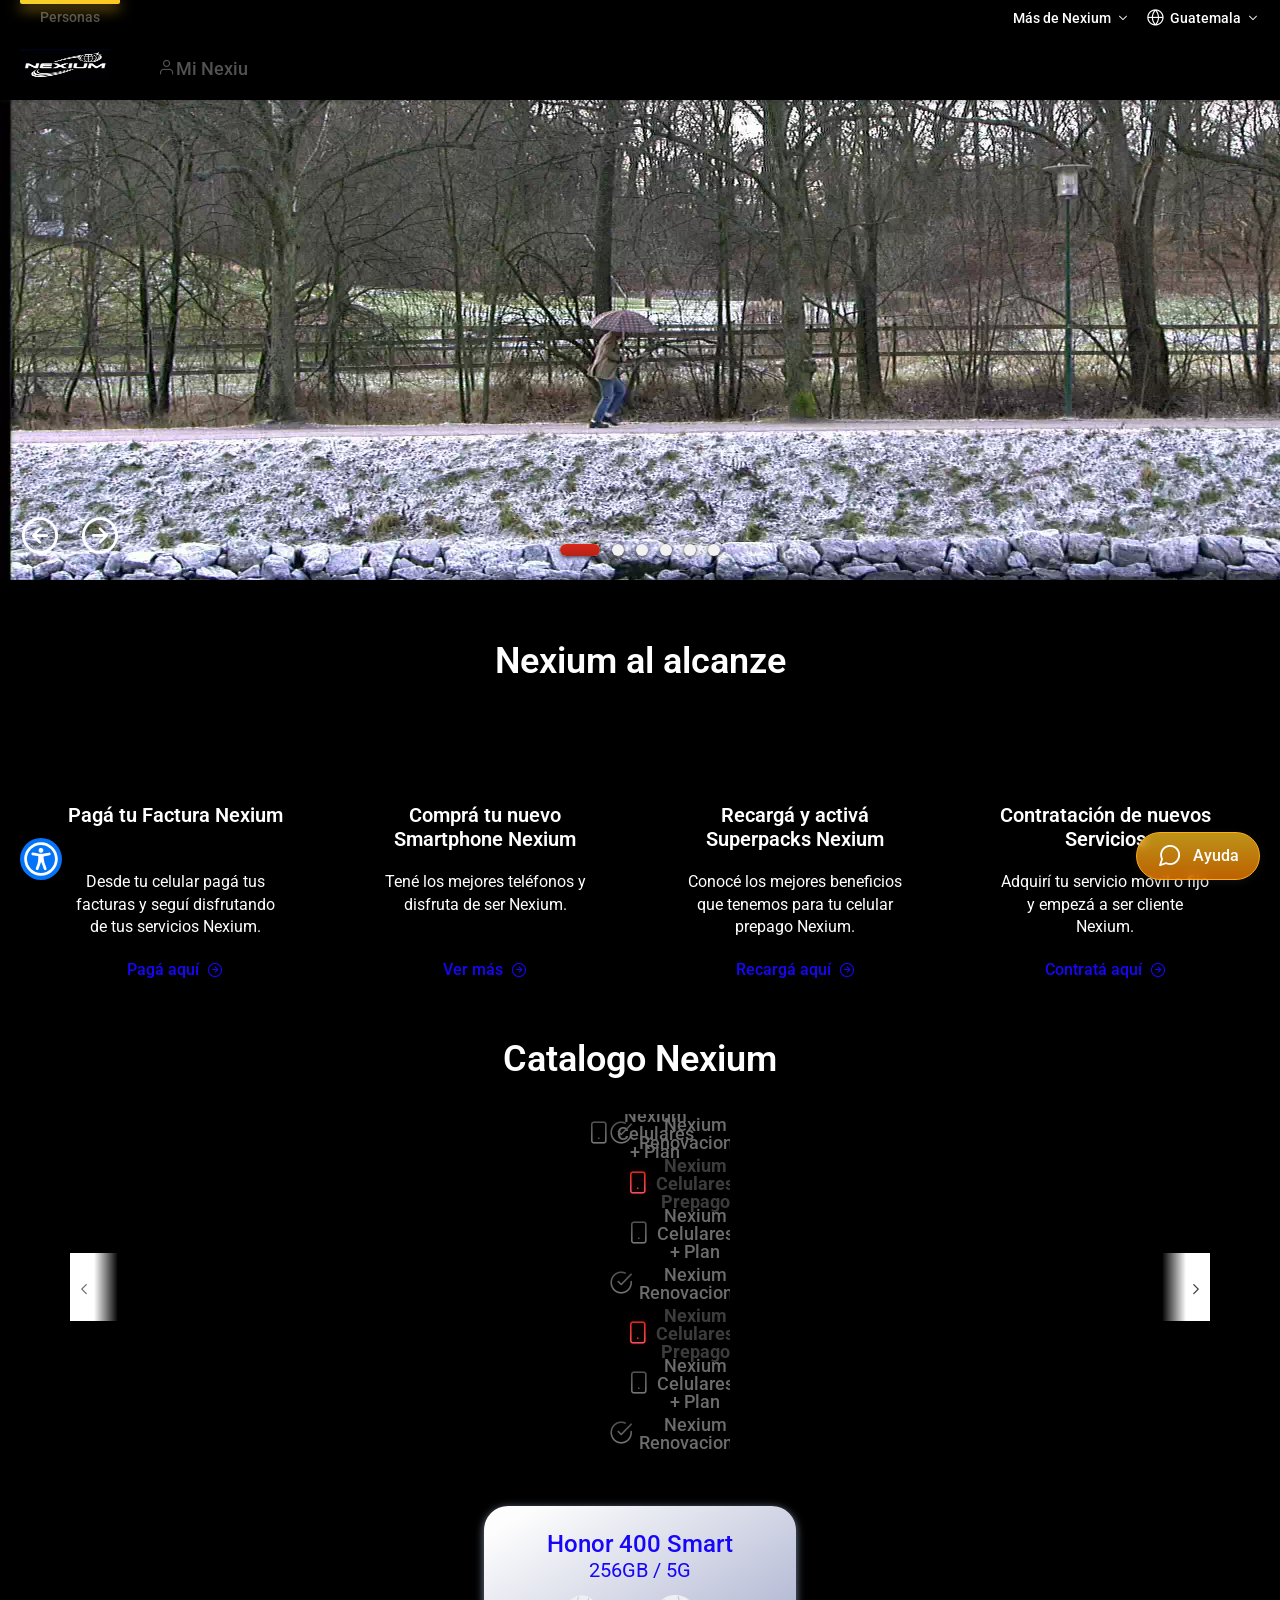
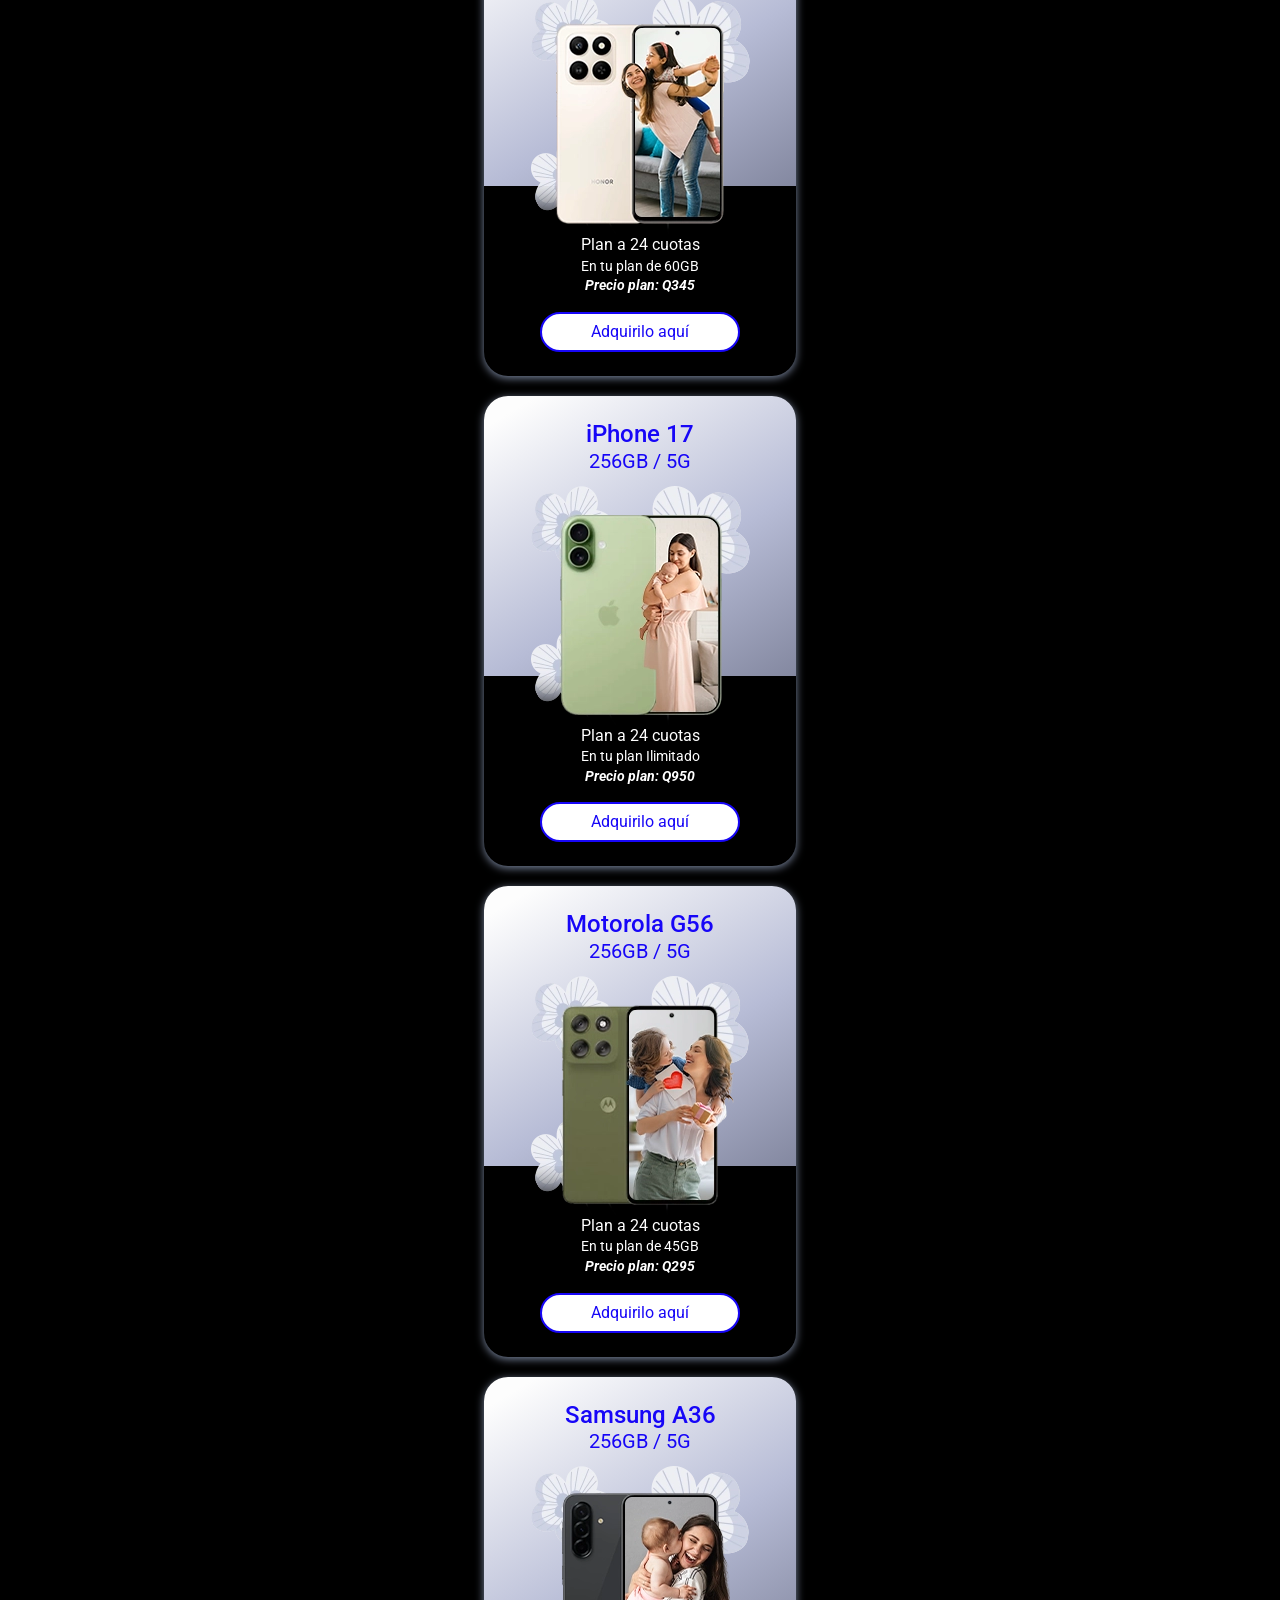
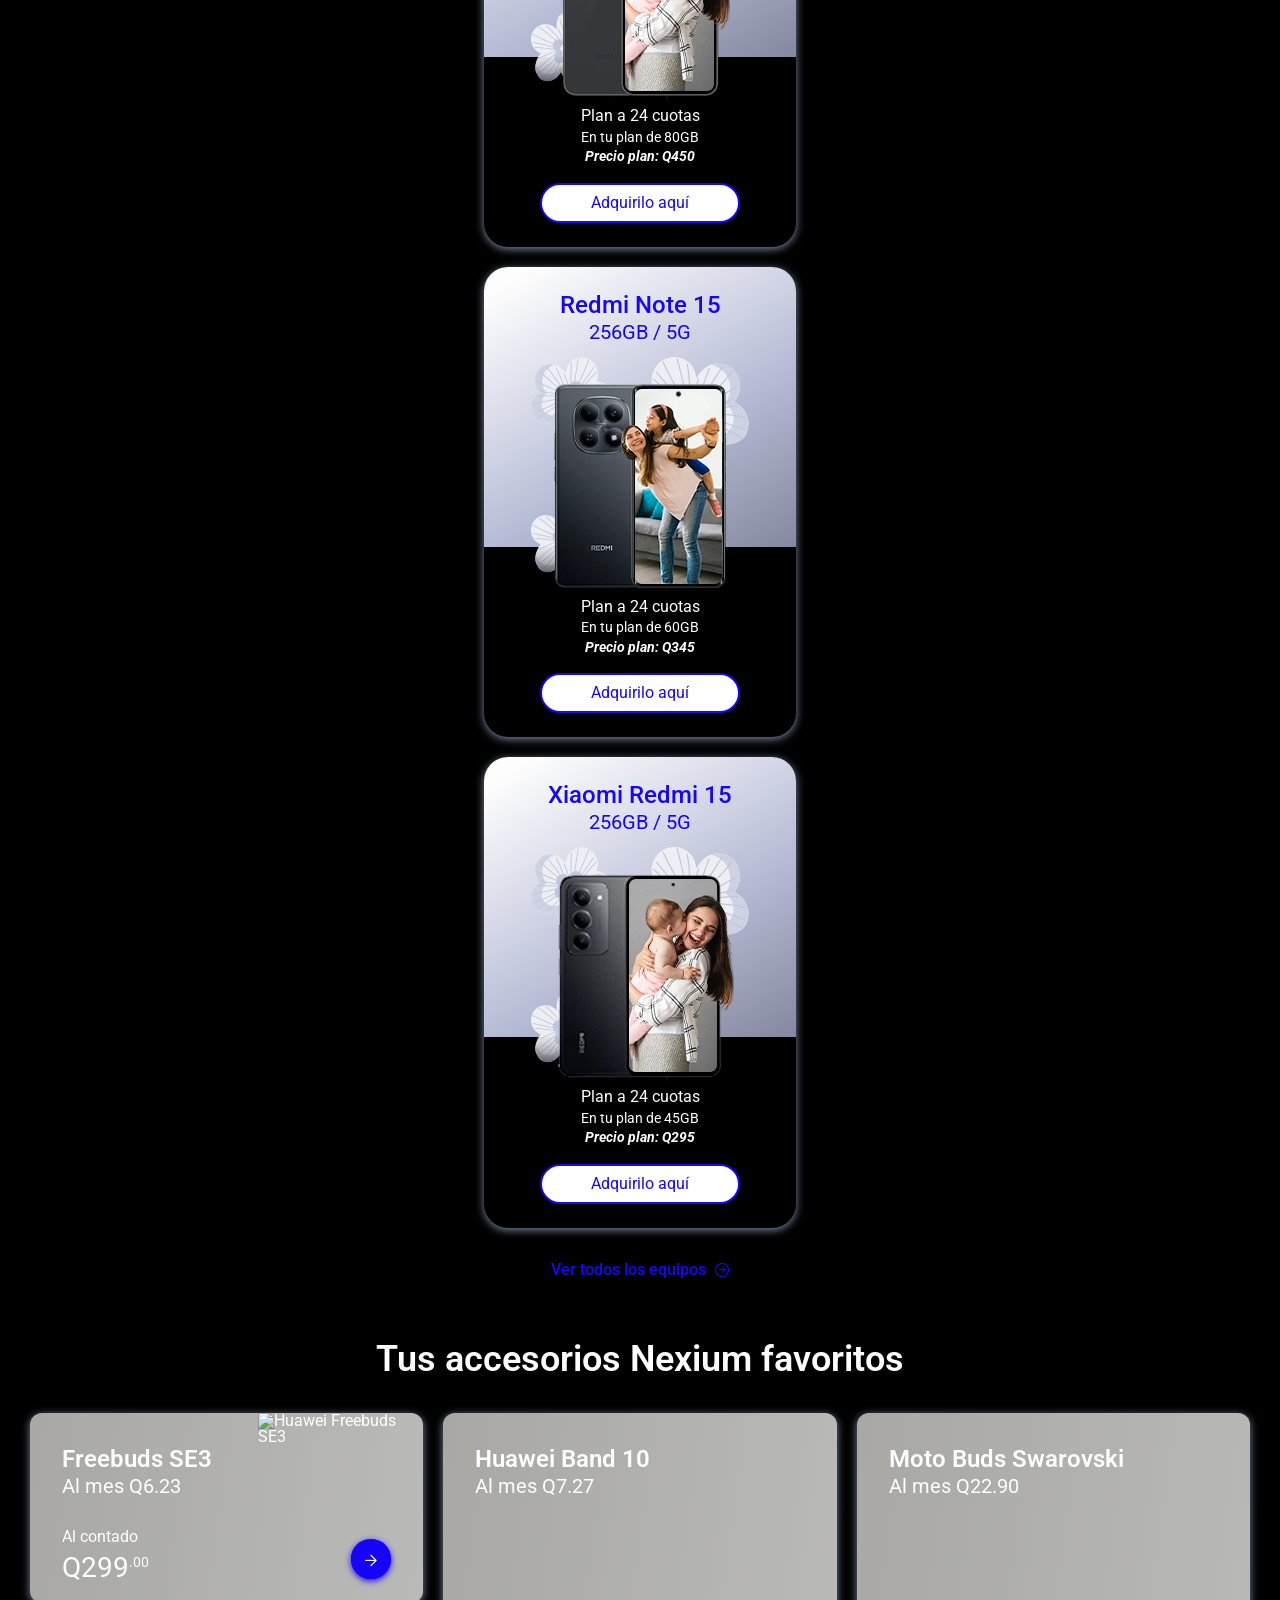
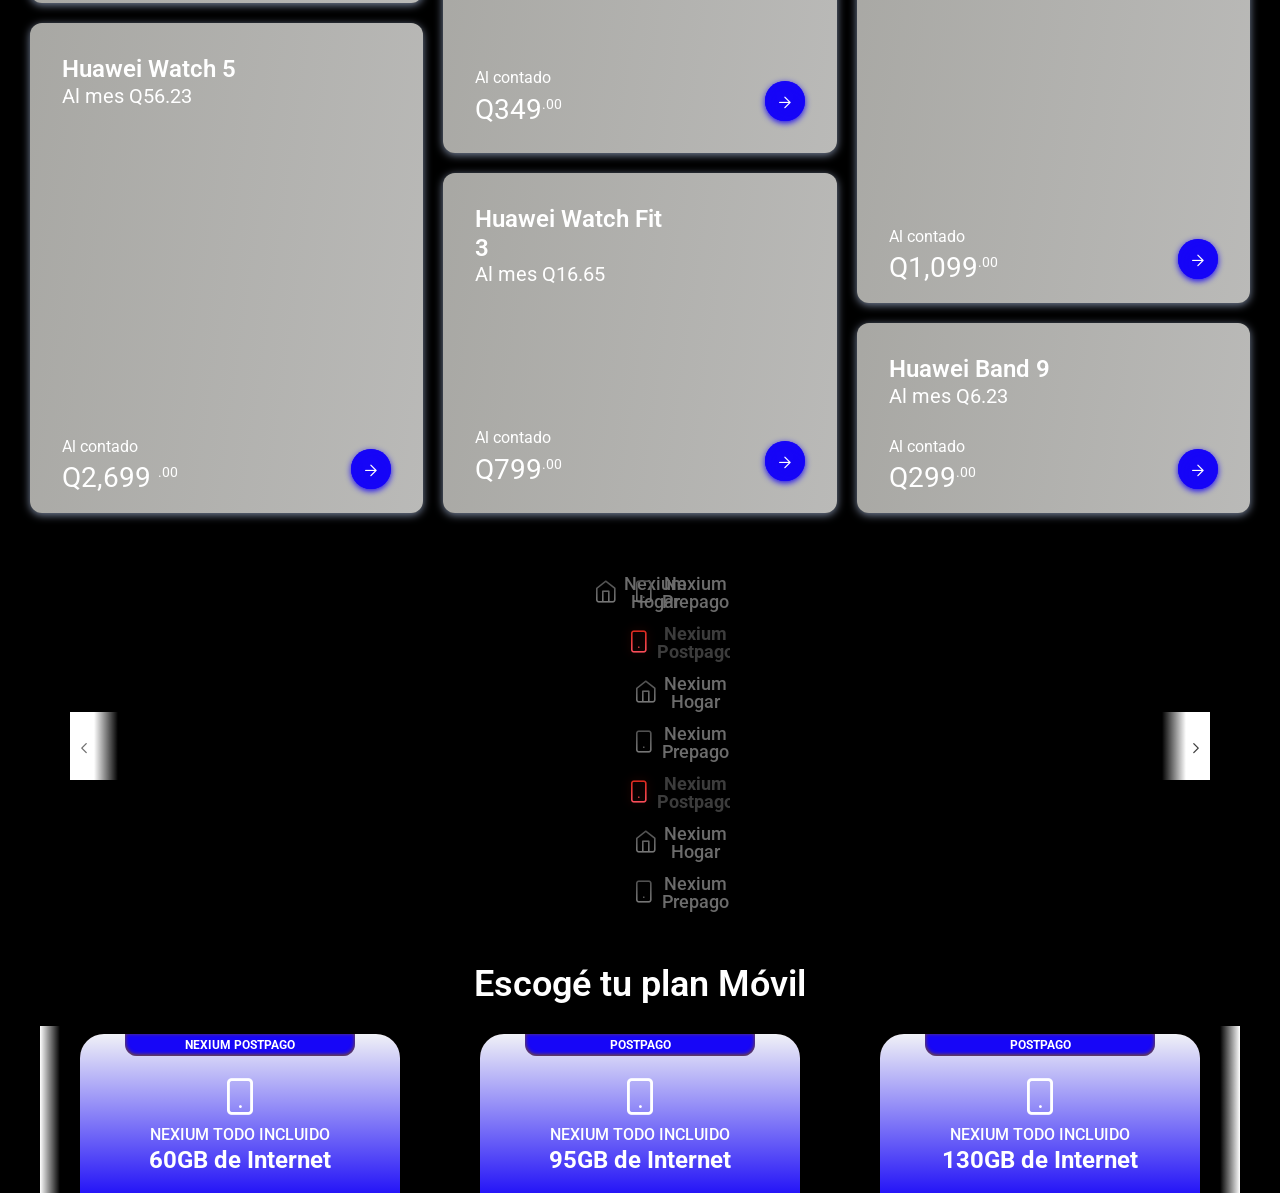
==== commit eb36a700: "Update index.html Se actualiza ruta para ver imagenes de los celulares" ====
--- a/nexium/personas/index.html
+++ b/nexium/personas/index.html
@@ -245,7 +245,7 @@
   var htmlTabs = '';
   var jsonTarjeta =  [];
   var pais = "gt";
- var baseImagenesCMP09 = '/portal/' + pais + '/recursos_contenido/';     
+ var baseImagenesCMP09 = '/nexium/portal/' + pais + '/recursos_contenido/';     
   function tarjetaCMP09(jsonDatos, id) {
     var html = '';      
     for(i = 0; i <jsonDatos.length; i ++) {
@@ -2160,4 +2160,4 @@
 
 
 <!-- Mirrored from www.claro.com.gt/personas/ by HTTrack Website Copier/3.x [XR&CO'2014], Mon, 18 May 2026 01:45:37 GMT -->
-</html>+</html>
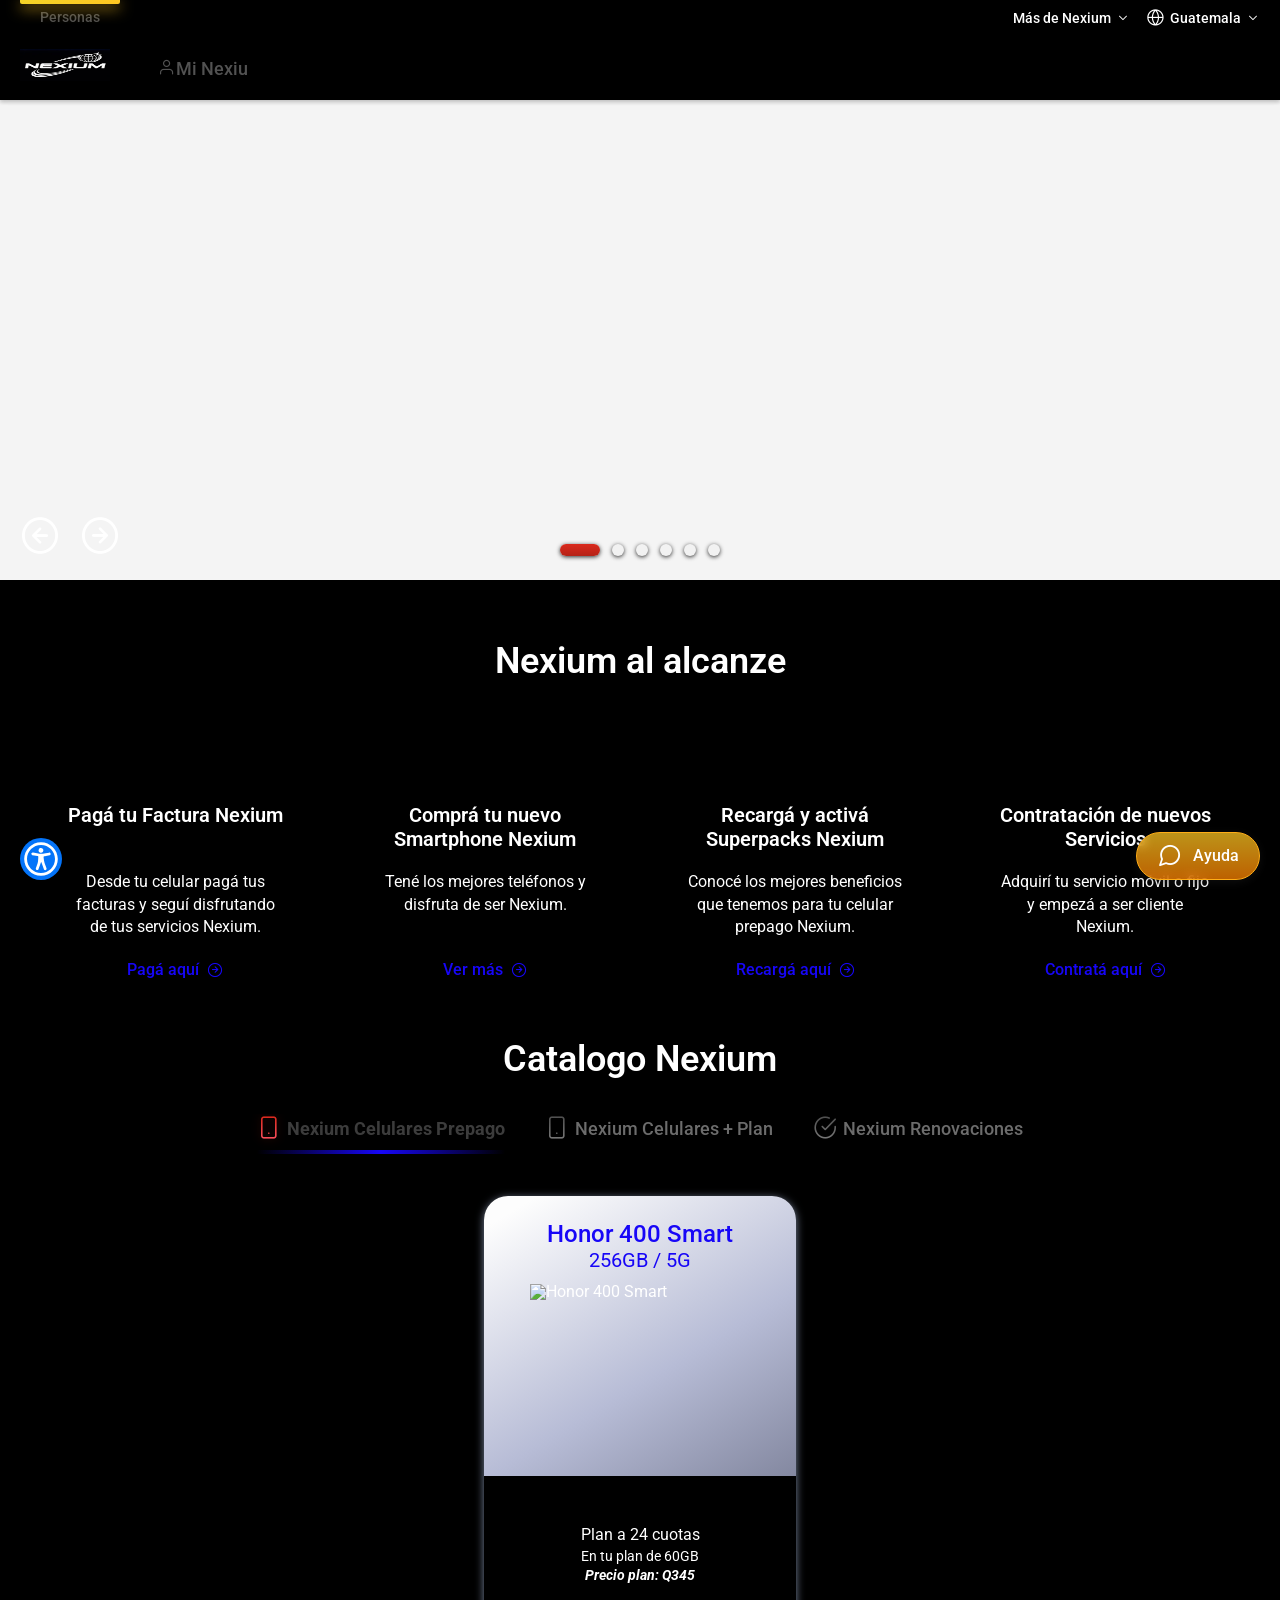
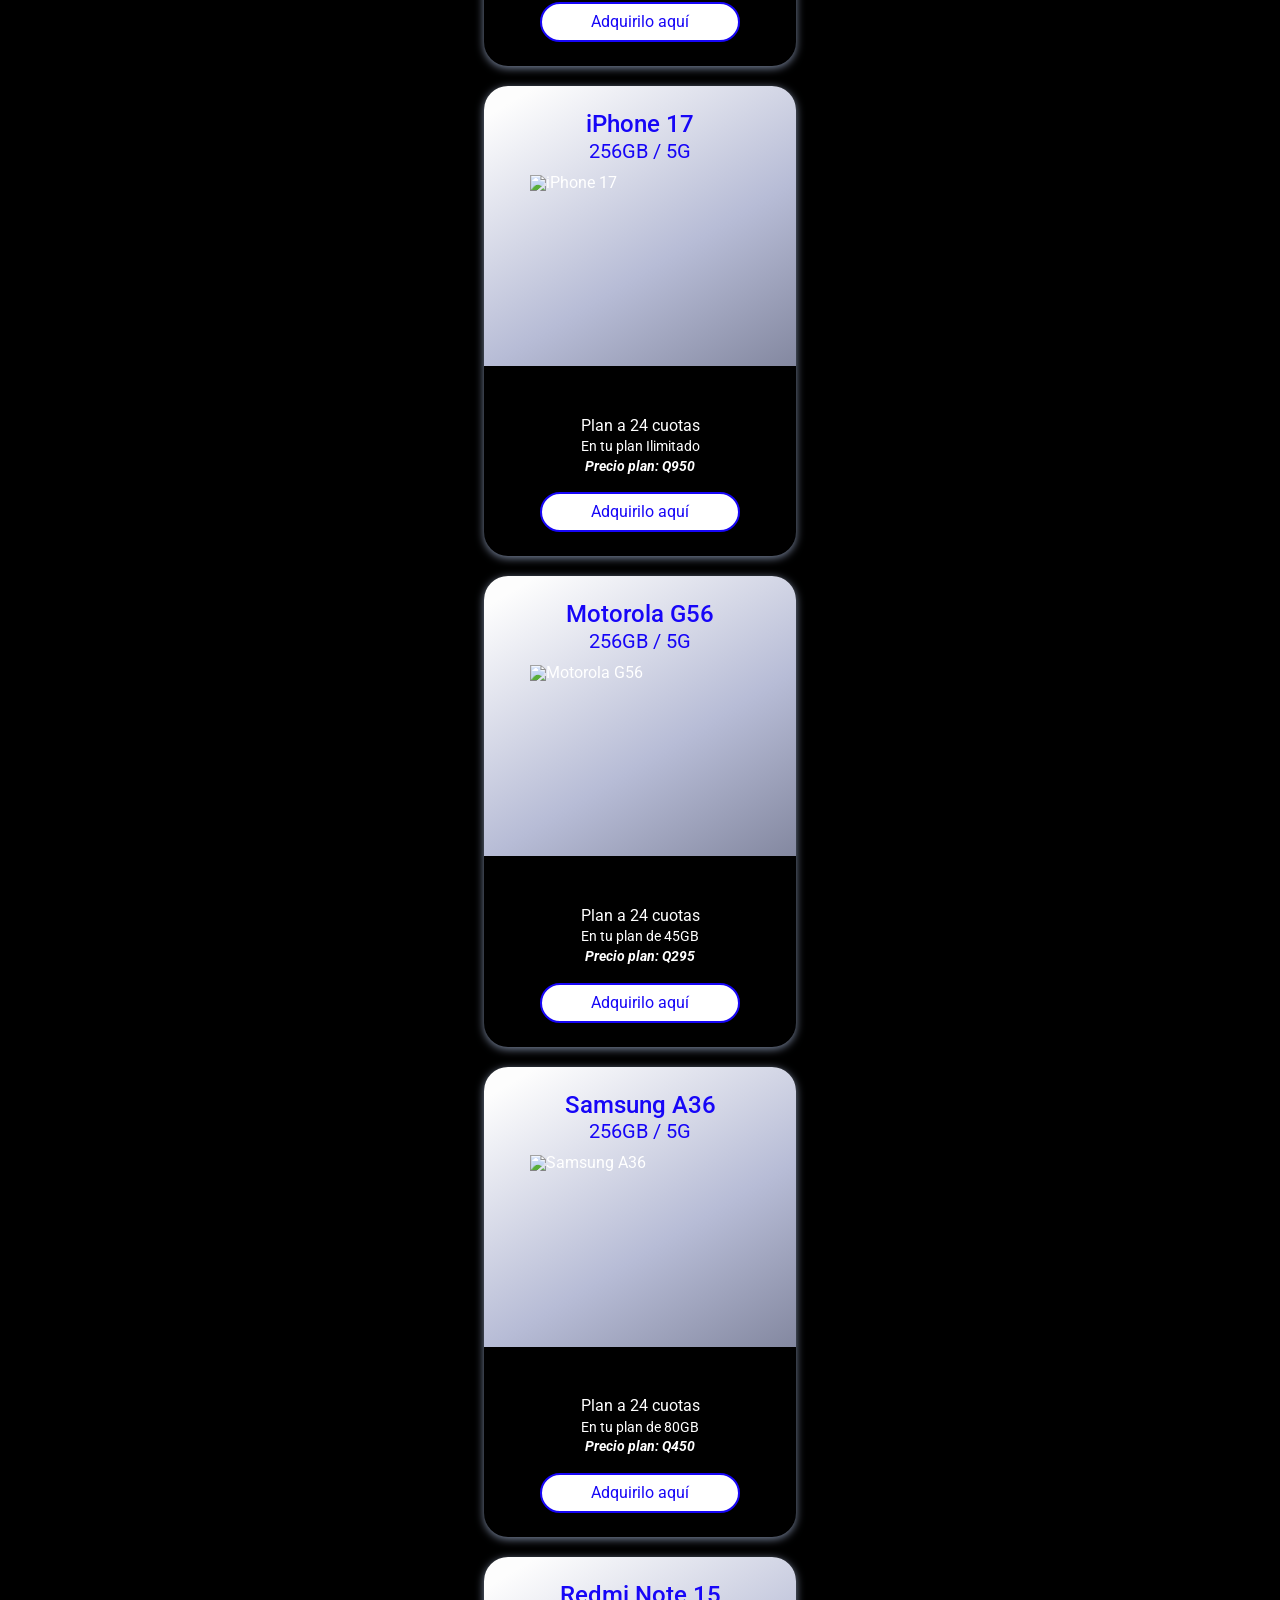
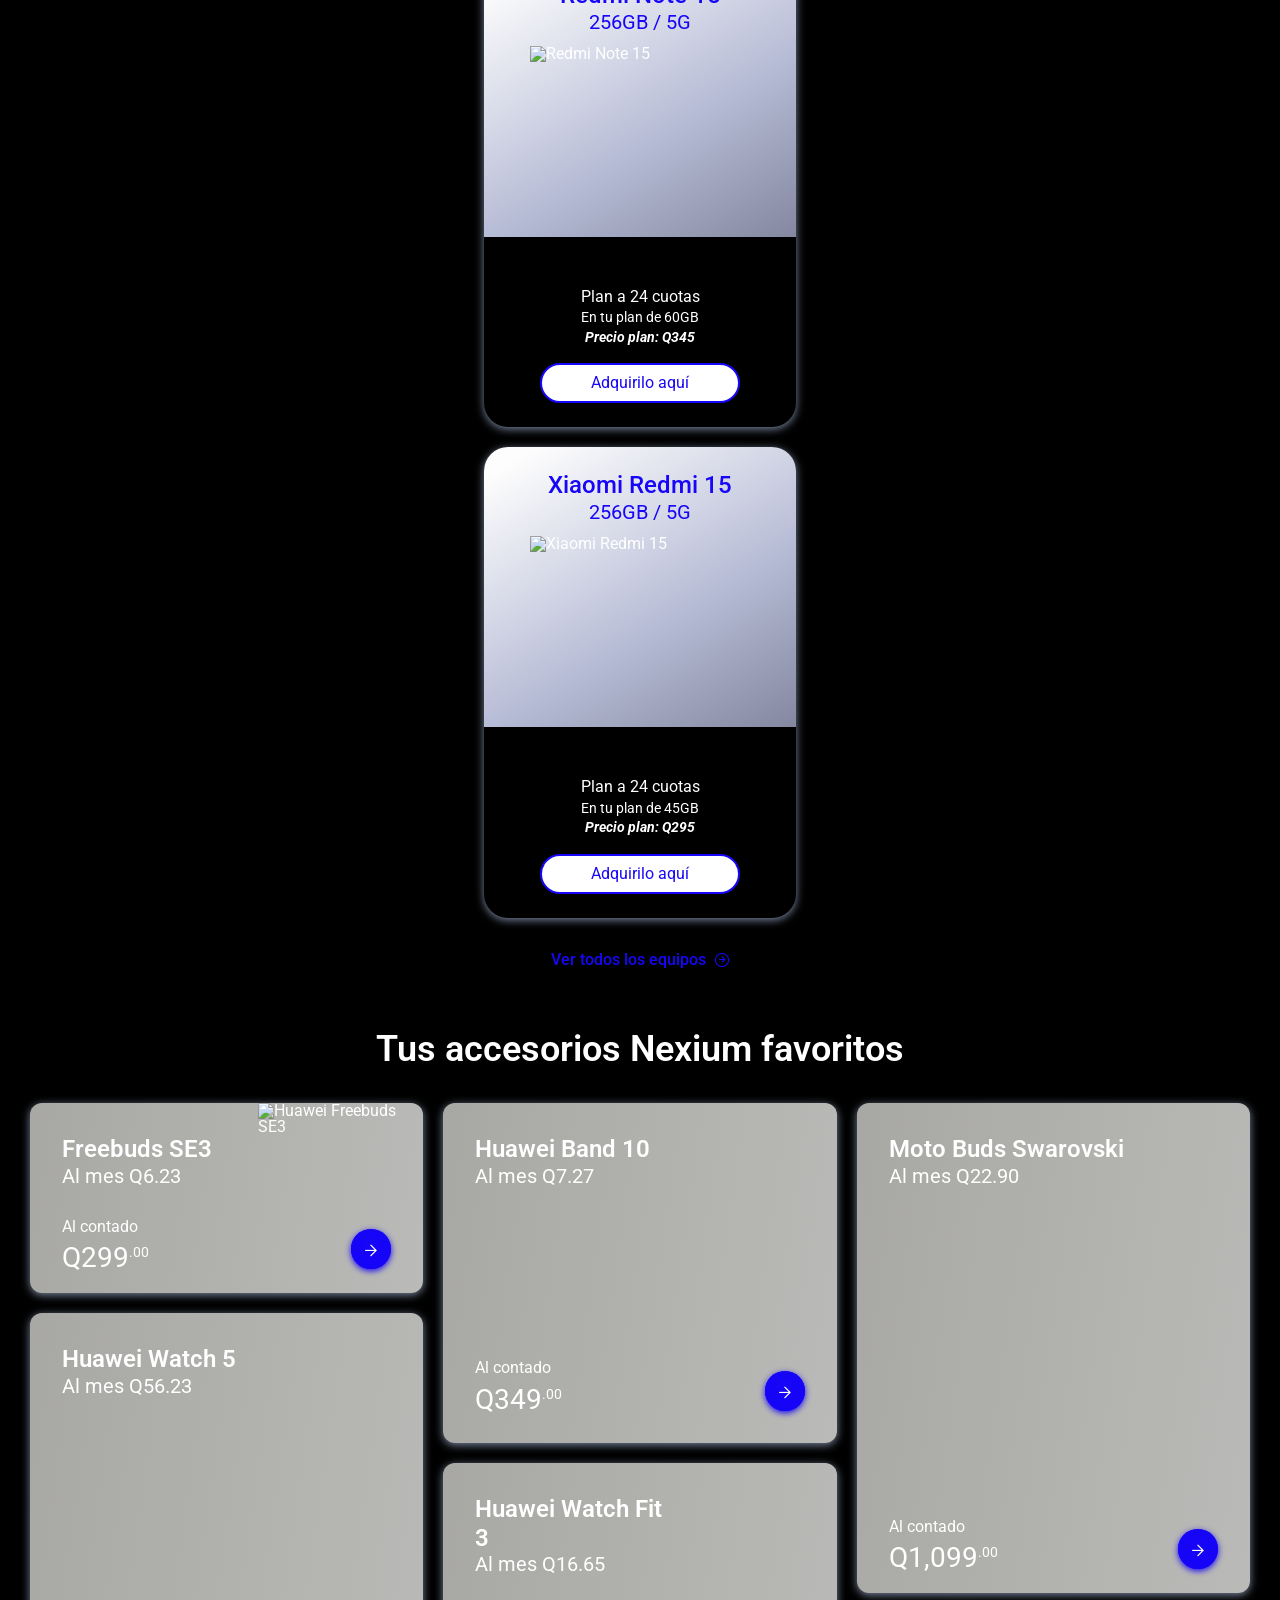
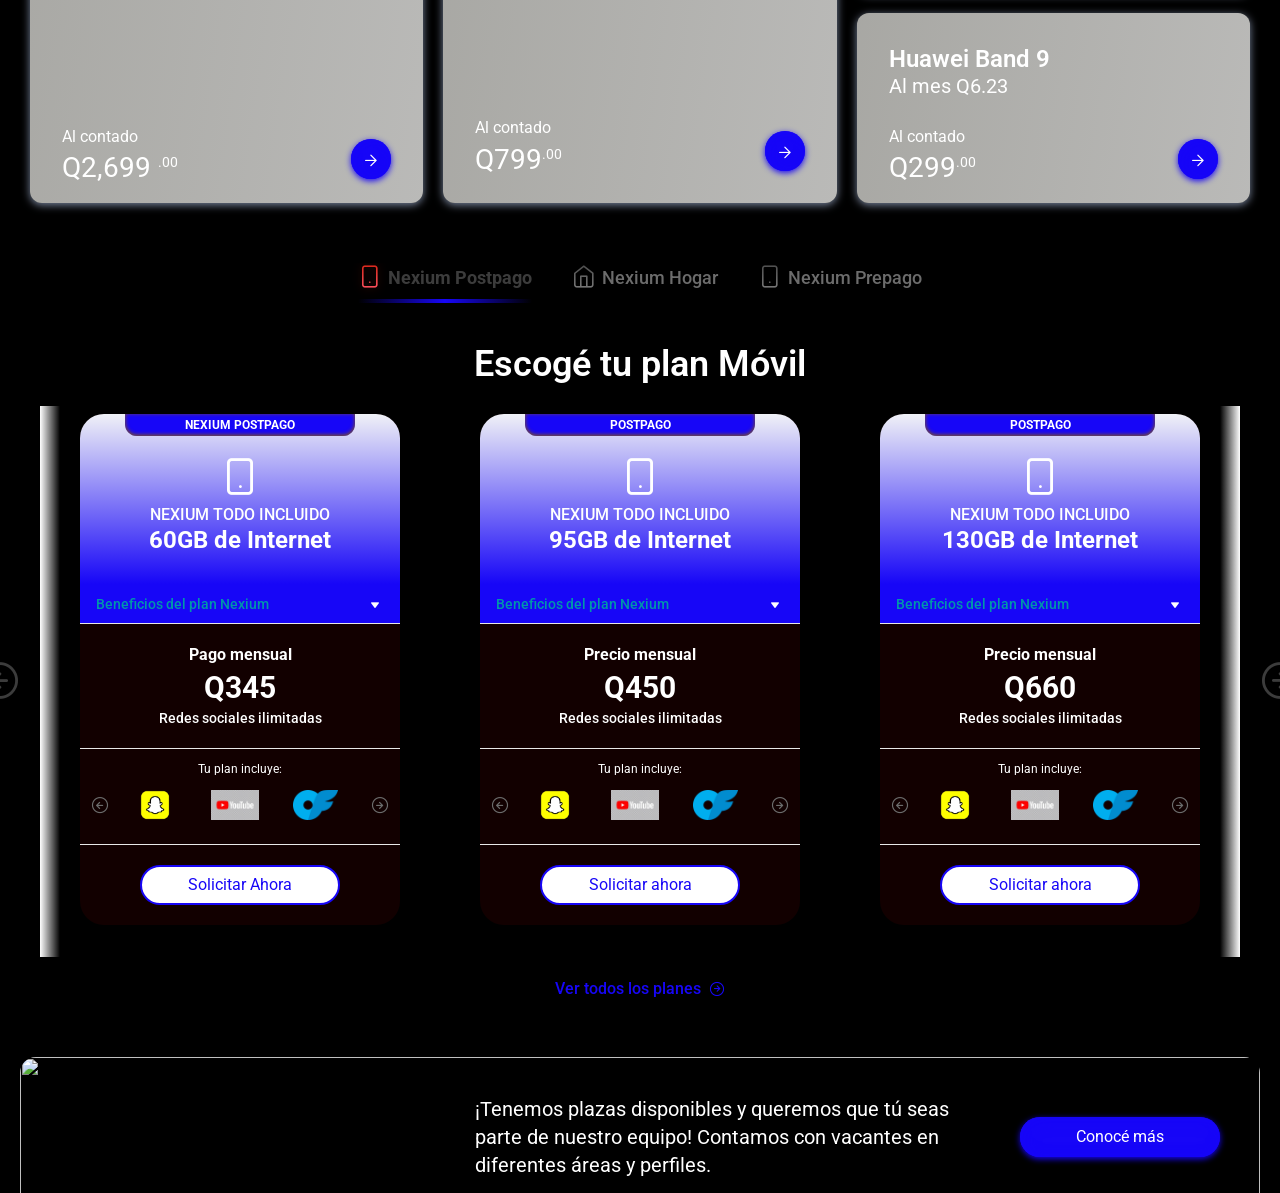
==== commit aeb74f21: "Update index.html Se actualiza ruta para visualizar imagenes correctamente" ====
--- a/nexium/personas/index.html
+++ b/nexium/personas/index.html
@@ -245,7 +245,7 @@
   var htmlTabs = '';
   var jsonTarjeta =  [];
   var pais = "gt";
- var baseImagenesCMP09 = '/nexium/portal/' + pais + '/recursos_contenido/';     
+ var baseImagenesCMP09 = '/Nexium/portal/' + pais + '/recursos_contenido/';     
   function tarjetaCMP09(jsonDatos, id) {
     var html = '';      
     for(i = 0; i <jsonDatos.length; i ++) {
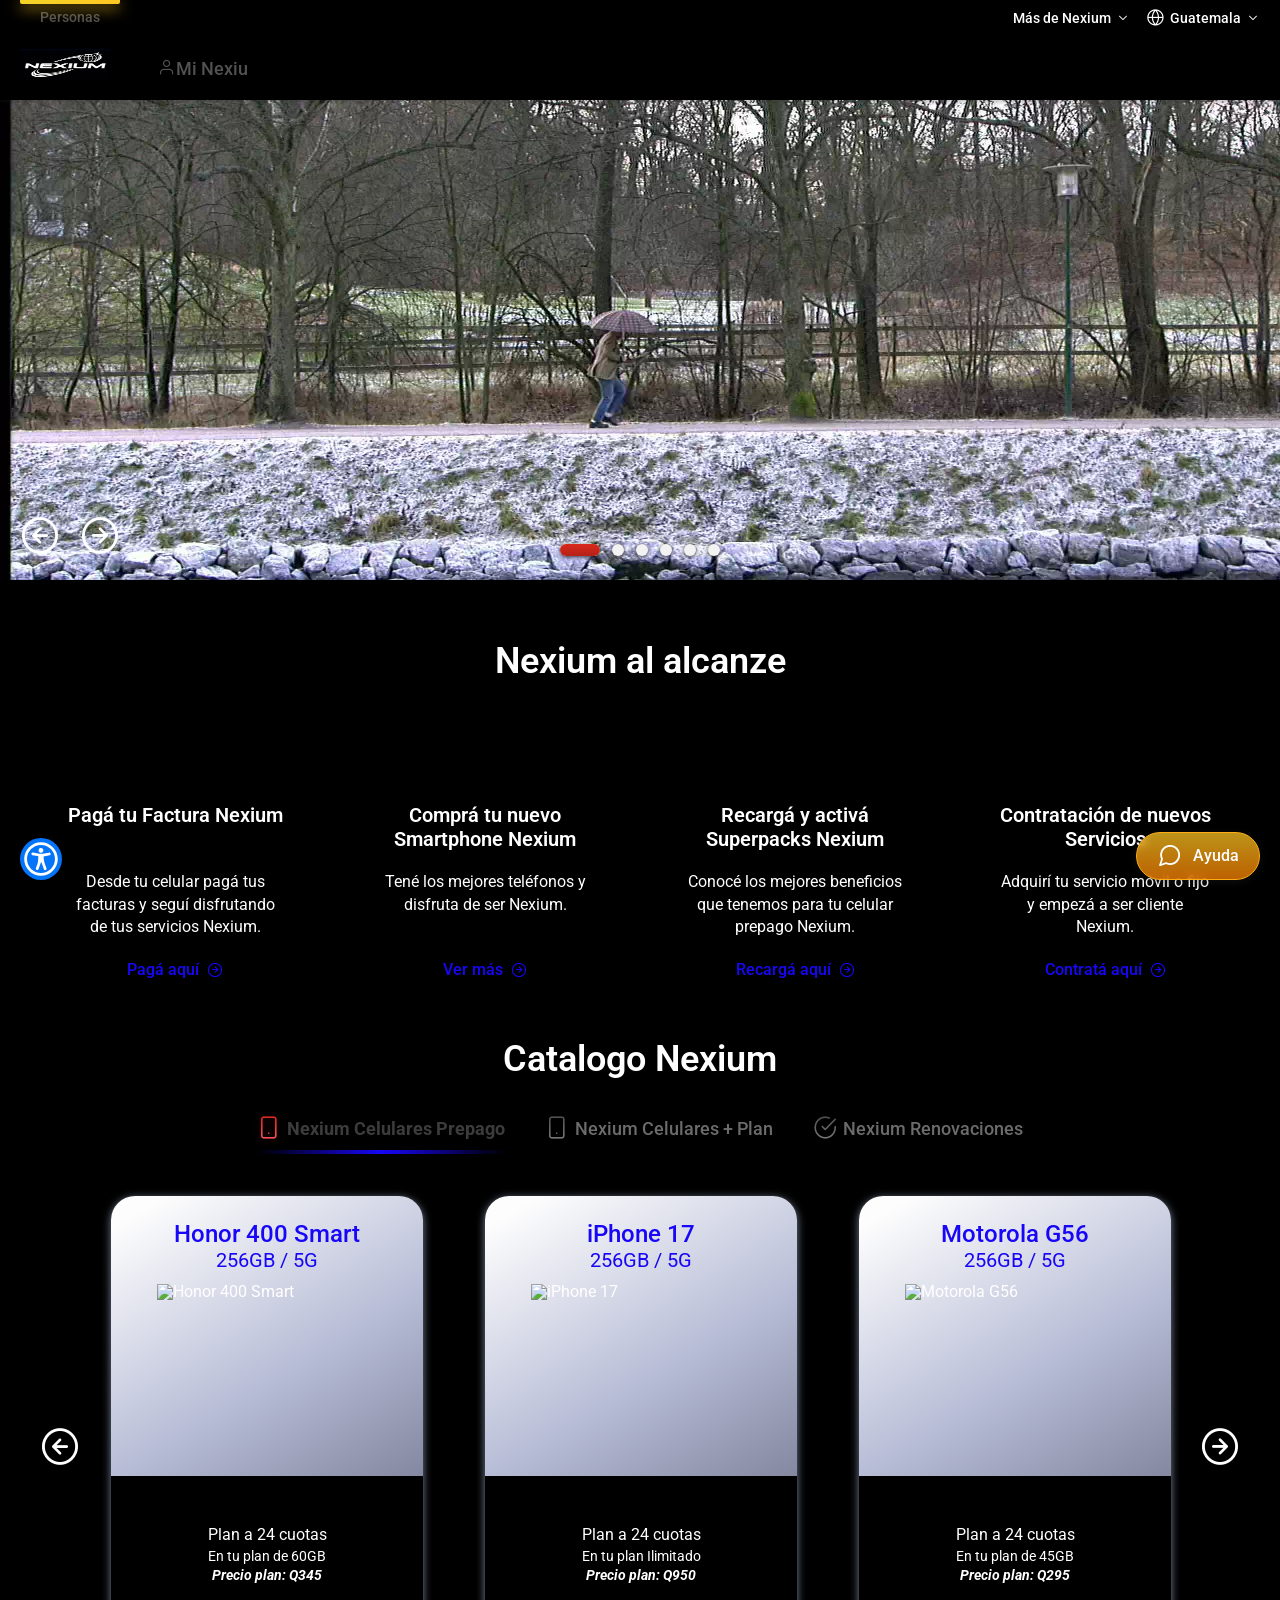
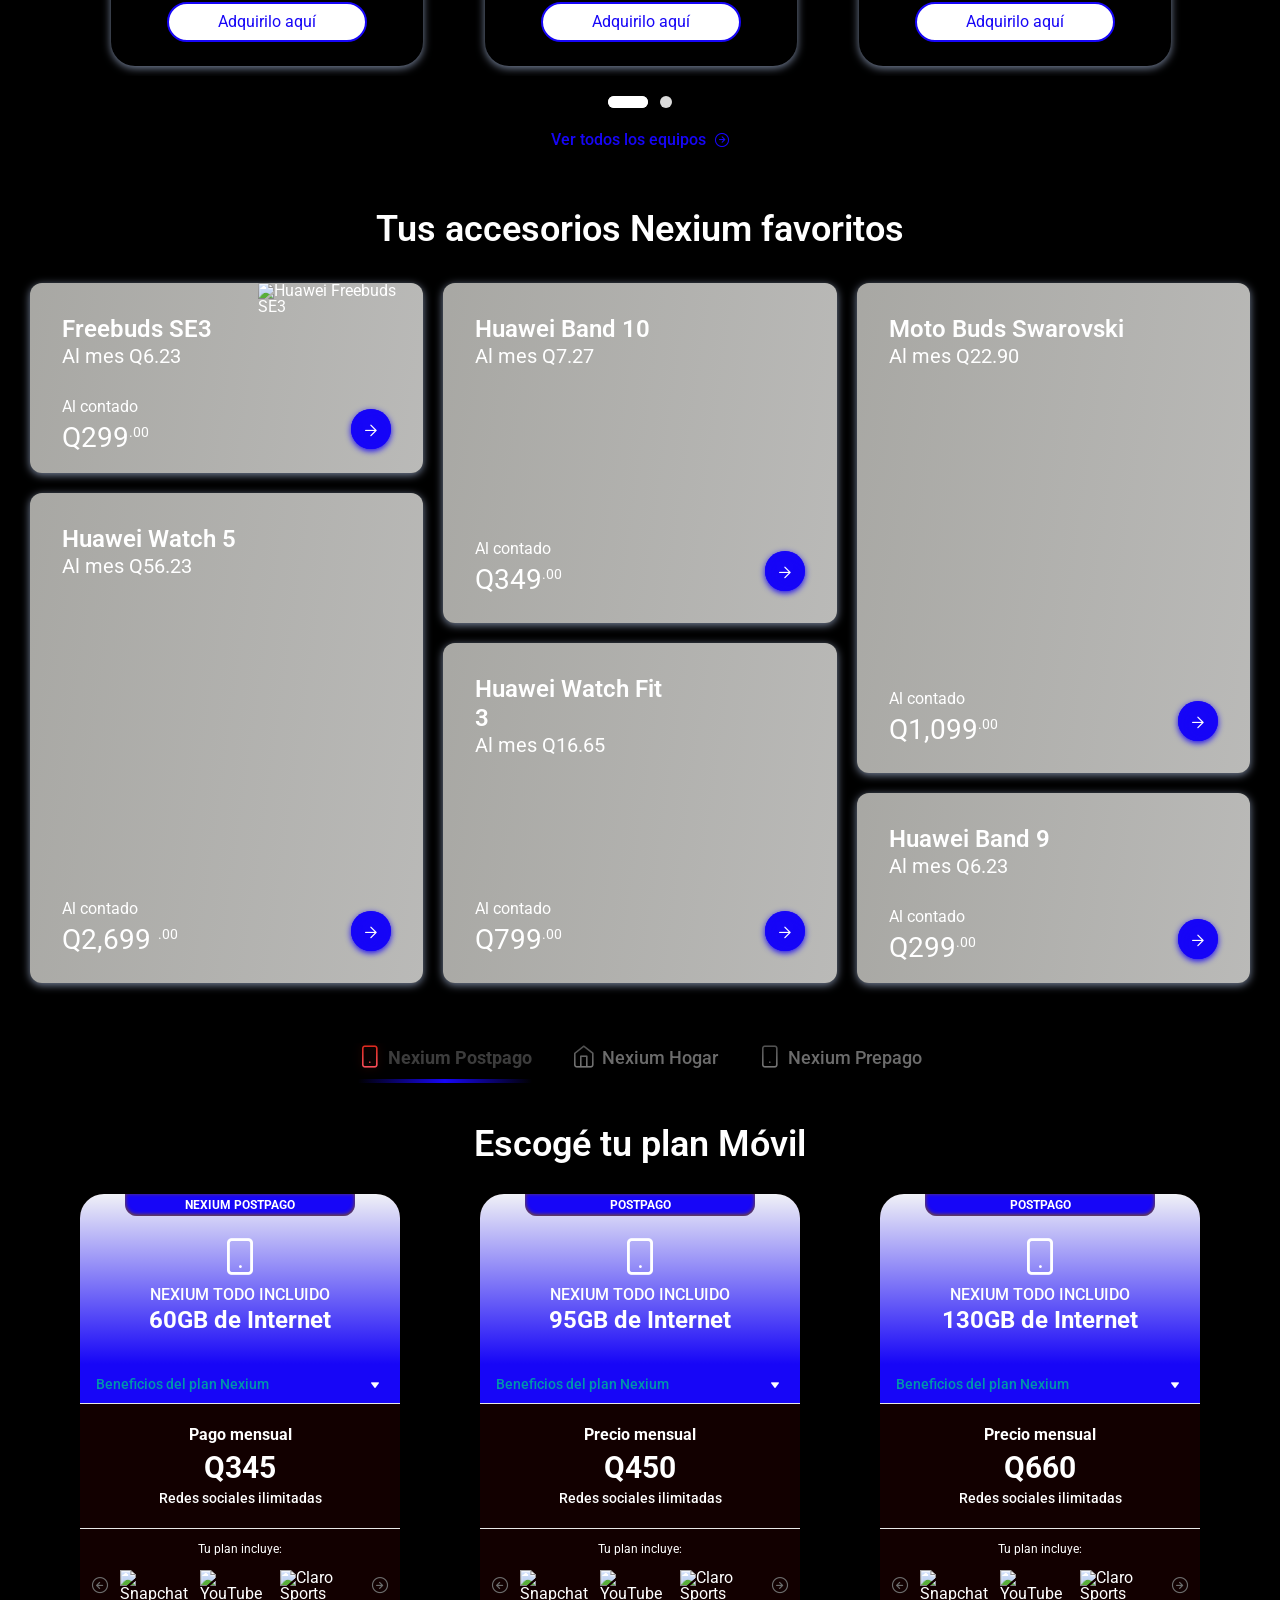
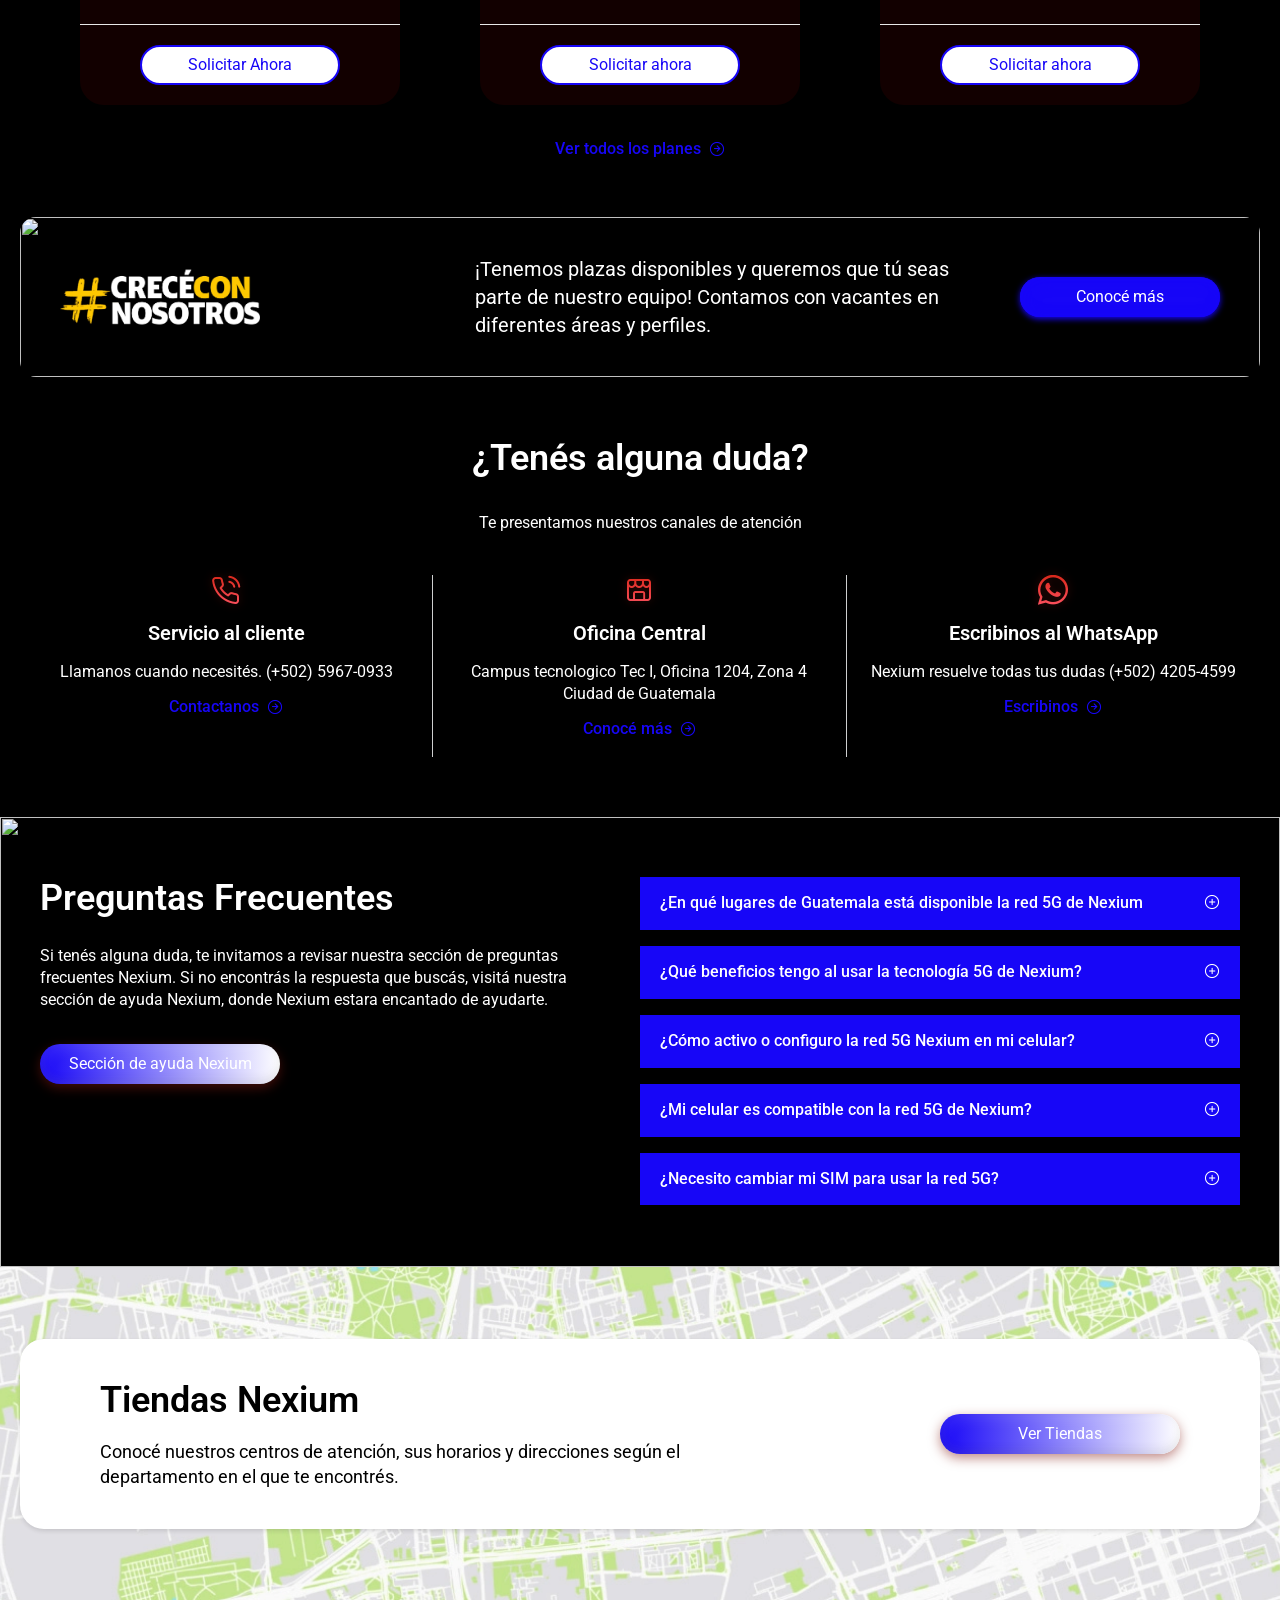
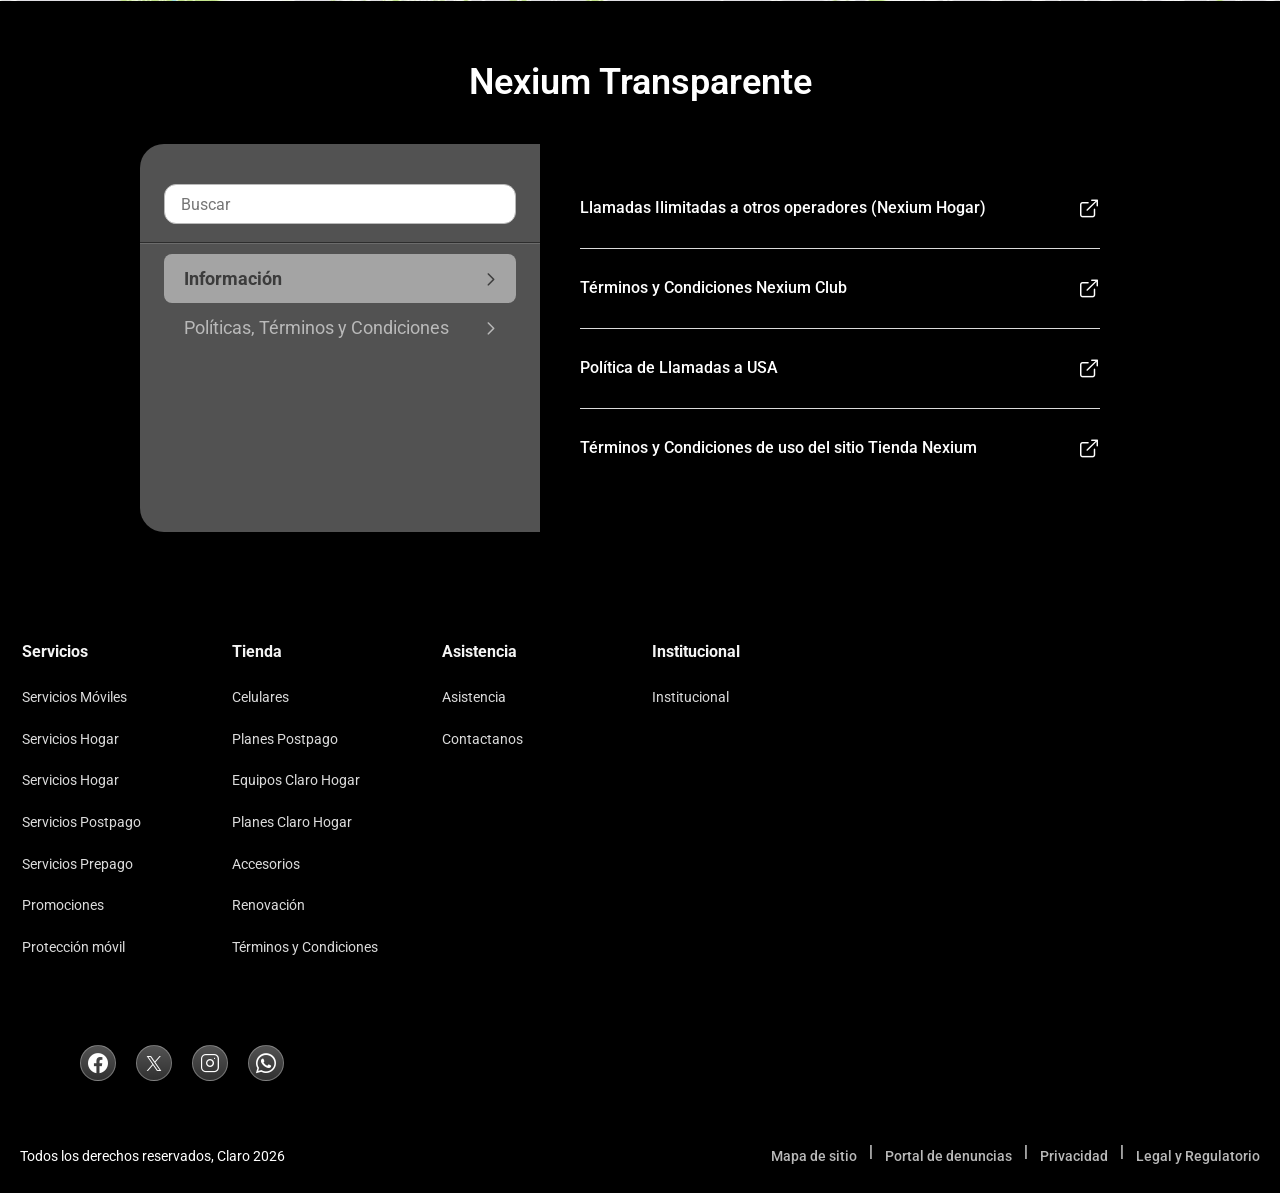
==== commit 861cf69b: "Remplazo de index Actualizar todas las URL que estaban mal" ====
--- a/nexium/personas/index.html
+++ b/nexium/personas/index.html
@@ -77,27 +77,27 @@
 
 </script><style>.SI{ display: none;}</style><section class="c01"><div class="c01Slider"><div class="c01SldEle whiteTxt" _><p id="slider_login_cliente1" style="display:none">NO</p>
 <h1 class="hideH1">Ahora Llegamos Más Lejos</h1><picture class="c01SldBg" id="IMG-1-0262bd8b-b1f3-44d6-9286-6b5f99c30cb9">
-  <source media="(max-width: 640px)" data-srcset="/portal/gt/recursos_contenido/1774622827353-Ahora-llegamos-mas-lejos-Mobile.webp" type="image/webp">
-  <source media="(max-width: 640px)" data-srcset="/portal/gt/recursos_contenido/1774622827353-Ahora-llegamos-mas-lejos-Mobile.jpg" type="image/jpg">
-  <source media="(min-width: 640px)" data-srcset="/portal/gt/recursos_contenido/1774622823222-Ahora-llegamos-mas-lejos-Web.webp" type="image/webp">
-  <source media="(min-width: 640px)" data-srcset="/portal/gt/recursos_contenido/1774622823222-Ahora-llegamos-mas-lejos-Web.jpg" type="image/jpg">
+  <source media="(max-width: 640px)" data-srcset="/Nexium/portal/gt/recursos_contenido/1774622827353-Ahora-llegamos-mas-lejos-Mobile.webp" type="image/webp">
+  <source media="(max-width: 640px)" data-srcset="Nexium/portal/gt/recursos_contenido/1774622827353-Ahora-llegamos-mas-lejos-Mobile.jpg" type="image/jpg">
+  <source media="(min-width: 640px)" data-srcset="Nexium/portal/gt/recursos_contenido/1774622823222-Ahora-llegamos-mas-lejos-Web.webp" type="image/webp">
+  <source media="(min-width: 640px)" data-srcset="Nexium/portal/gt/recursos_contenido/1774622823222-Ahora-llegamos-mas-lejos-Web.jpg" type="image/jpg">
   <img class="lazyload" data-src="/portal/gt/recursos_contenido/1774622823222-Ahora-llegamos-mas-lejos-Web.jpg" alt="Ahora Llegamos Más Lejos" title="Ahora Llegamos Más Lejos" width="" height="">
   </picture></div><div class="c01SldEle whiteTxt" _><p id="slider_login_cliente2" style="display:none">NO</p>
   <a href="servicios/servicios-hogar/claro-hogar-triple/index2e8c.html?utm_campaign=SERVICIOS-FIJOS-TRIPLE&amp;utm_source=portal&amp;utm_medium=bannerencabezado" id="C01-2-personas-pasate-a-claro-fibra" 
   data-module="C01" data-variant="V1" data-slot="2" target="_self"><picture class="c01SldBg" id="IMG-2-0262bd8b-b1f3-44d6-9286-6b5f99c30cb9">
-    <source media="(max-width: 640px)" data-srcset="/portal/gt/recursos_contenido/1773674012074-Banner-Home-portal-mobil.webp" type="image/webp">
-    <source media="(max-width: 640px)" data-srcset="/portal/gt/recursos_contenido/1773674012074-Banner-Home-portal-mobil.jpg" type="image/jpg">
-    <source media="(min-width: 640px)" data-srcset="/portal/gt/recursos_contenido/1773674006834-Banner-Home-portal-WEB.webp" type="image/webp">
-    <source media="(min-width: 640px)" data-srcset="/portal/gt/recursos_contenido/1773674006834-Banner-Home-portal-WEB.jpg" type="image/jpg">
+    <source media="(max-width: 640px)" data-srcset="/Nexium/portal/gt/recursos_contenido/1773674012074-Banner-Home-portal-mobil.webp" type="image/webp">
+    <source media="(max-width: 640px)" data-srcset="/Nexium/portal/gt/recursos_contenido/1773674012074-Banner-Home-portal-mobil.jpg" type="image/jpg">
+    <source media="(min-width: 640px)" data-srcset="/Nexium/portal/gt/recursos_contenido/1773674006834-Banner-Home-portal-WEB.webp" type="image/webp">
+    <source media="(min-width: 640px)" data-srcset="/Nexium/portal/gt/recursos_contenido/1773674006834-Banner-Home-portal-WEB.jpg" type="image/jpg">
     <img class="lazyload" data-src="/portal/gt/recursos_contenido/1773674006834-Banner-Home-portal-WEB.jpg" alt="Pasate a Nexium Fibra" title="Pasate a Nexium Fibra" width="" height=""></picture></a></div>
     <div class="c01SldEle whiteTxt" _><p id="slider_login_cliente3" style="display:none">NO</p>
     <a href="servicios/servicios-hogar/claro-hogar-triple/indexba8e.html?utm_source=portal&amp;utm_medium=bannerencabezadoHomeTriple&amp;utm_campaign=serviciosfijosTriple&amp;utm_term=adquiri-al-mejor-precio" 
     id="C01-3-personas-claro-hogar" data-module="C01" data-variant="V1" data-slot="3" target="_blank"><picture class="c01SldBg" id="IMG-3-0262bd8b-b1f3-44d6-9286-6b5f99c30cb9">
-      <source media="(max-width: 640px)" data-srcset="/portal/gt/recursos_contenido/1764969974096-Servicios-Fijos-PORTAL-520x550.webp" type="image/webp">
-      <source media="(max-width: 640px)" data-srcset="/portal/gt/recursos_contenido/1764969974096-Servicios-Fijos-PORTAL-520x550.png" type="image/png">
-      <source media="(min-width: 640px)" data-srcset="/portal/gt/recursos_contenido/1764969970425-Servicios-Fijos-PORTAL-1540x480.webp" type="image/webp">
-      <source media="(min-width: 640px)" data-srcset="/portal/gt/recursos_contenido/1764969970425-Servicios-Fijos-PORTAL-1540x480.png" type="image/png">
-      <img class="lazyload" data-src="/portal/gt/recursos_contenido/1764969970425-Servicios-Fijos-PORTAL-1540x480.png" alt="Adquirí Claro Hogar al mejor precio" title="Adquirí Claro Hogar al mejor precio" width="" height=""></picture></a></div><div class="c01SldEle whiteTxt" _><p id="slider_login_cliente4" style="display:none">NO</p><a href="tiendaenlinea/category/accesorio-movilbd04.html?limit=25&amp;refine=brand%3DHuawei&amp;sort=best-matches" id="C01-4-personas-accesorios-huawei" data-module="C01" data-variant="V1" data-slot="4" target="_self"><picture class="c01SldBg" id="IMG-4-0262bd8b-b1f3-44d6-9286-6b5f99c30cb9"><source media="(max-width: 640px)" data-srcset="" type="image/webp"><source media="(max-width: 640px)" data-srcset="/portal/gt/recursos_contenido/1774974428933-Accesorios-Huawei-Portal-Mobile.jpg" type="image/jpg"><source media="(min-width: 640px)" data-srcset="/portal/gt/recursos_contenido/1774974425342-Accesorios-Huawei-Portal-Web.webp" type="image/webp"><source media="(min-width: 640px)" data-srcset="/portal/gt/recursos_contenido/1774974425342-Accesorios-Huawei-Portal-Web.jpg" type="image/jpg"><img class="lazyload" data-src="/portal/gt/recursos_contenido/1774974425342-Accesorios-Huawei-Portal-Web.jpg" alt="Accesorios Huawei" title="Accesorios Huawei" width="" height=""></picture></a></div><div class="c01SldEle whiteTxt" _><p id="slider_login_cliente5" style="display:none">NO</p><a id="C01-5-personas-el-mejor-entretenimiento-en-un-solo-lugar" data-module="C01" data-variant="V1" data-slot="5" target="_self"><picture class="c01SldBg" id="IMG-5-0262bd8b-b1f3-44d6-9286-6b5f99c30cb9"><source media="(max-width: 640px)" data-srcset="" type="image/webp"><source media="(max-width: 640px)" data-srcset="/portal/gt/recursos_contenido/1776814599847-Banner-Canales-Premium-Mobile-V2.jpg" type="image/jpg"><source media="(min-width: 640px)" data-srcset="" type="image/webp"><source media="(min-width: 640px)" data-srcset="/portal/gt/recursos_contenido/1776814592587-Banner-Canales-Premium-Web-V2.jpg" type="image/jpg"><img class="lazyload" data-src="/portal/gt/recursos_contenido/1776814592587-Banner-Canales-Premium-Web-V2.jpg" alt="El mejor entretenimiento en un solo lugar" title="El mejor entretenimiento en un solo lugar" width="" height=""></picture></a></div><div id="C01-5-el-mejor-entretenimiento-en-un-solo-lugar" data-module="C01" data-variant="V1" data-slot="5" class="c01SldEle"><a href="https://www.clarolareddelavelocidad.com/" target="_blank" id="Slider1-personas-claro-gp---espa-ntilde-a-"><picture class="c01SldBg" id="IMG-5-0262bd8b-b1f3-44d6-9286-6b5f99c30cb9"><source media="(max-width: 640px)" data-srcset="" type="image/webp"><source media="(max-width: 640px)" data-srcset=" /portal/gt/recursos_contenido/1778781980062-520x550-MOVIL_(2).jpg" type="image/jpg"><source media="(min-width: 640px)" data-srcset="" type="image/webp"><source media="(min-width: 640px)" data-srcset="/portal/gt/recursos_contenido/1778782206939-1540x480-ESCRITORIO.png" type="image/jpg"><img class="lazyload" data-src="/portal/gt/recursos_contenido/1778782206939-1540x480-ESCRITORIO.png" alt="" title="" width="1700" height="400"></picture></a></div></div><div class="c01SldCtrl"></div></section><script>ajustaImagen('0262bd8b-b1f3-44d6-9286-6b5f99c30cb9');</script><script>function agregarDatasDotsC01(t){$(t).find(".slick-dots li button").each(function(t){$(this).attr("data-module","C01").attr("data-dot",t+1).attr("data-modulo","v1")})}$(document).ready(function(){var t;t=!($(".c01Slider .c01SldSimpleForm").length>0||$(".c01Slider .c01SldCotizador").length>0),$(".c01Slider").on("init",function(t,e){$(e.$slides[0]).hasClass("whiteTxt")&&$(".c01SldCtrl").addClass("whiteTxt"),setTimeout(function(){$(".c01Loader").remove()},2e3)}),$(".c01Slider").slick({autoplay:t,autoplaySpeed:6e3,speed:600,slidesToShow:1,slidesToScroll:1,dots:!0,arrows:!1,appendArrows:".c01SldCtrl",fade:!0,mobileFirst:!0,pauseOnHover:!0,responsive:[{breakpoint:760,settings:{arrows:!0}}]}),$(".c01Slider").on("beforeChange",function(t,e,i,a){$(e.$slides[a]).hasClass("whiteTxt")?$(".c01SldCtrl").addClass("whiteTxt"):$(".c01SldCtrl").removeClass("whiteTxt")}),agregarDatasDotsC01(".c01Slider"),$(".c01Slider").on("setPosition",function(){agregarDatasDotsC01(this)}),$(".c01 .c2cSldTextSwCombo .optName").on("click",{passive:!0},function(t){t.preventDefault(),$(this).parent().find("ul").toggleClass("open")}),$(".c01 .c2cSldTextSwCombo ul li").on("click",{passive:!0},function(t){t.preventDefault();var e=$(this).index(),i=$(this).text();$(this).parent().removeClass("open");var e=$(this).index(),i=$(this).text();$(this).parent().removeClass("open"),$(this).parent().parent().parent().find(".c2cSldTextSwCombo .optName").text(i),$(this).parent().parent().parent().find(".c2cSldTextSwOpt").hide(),$(this).parent().parent().parent().find(".c2cSldTextSwOpt:eq("+e+")").fadeIn()}),$(".c01 .notification .ico-x").on("click",{passive:!0},function(t){$(this).parent().parent().find(".notification").hide()})});</script><script>
+      <source media="(max-width: 640px)" data-srcset="/Nexium/portal/gt/recursos_contenido/1764969974096-Servicios-Fijos-PORTAL-520x550.webp" type="image/webp">
+      <source media="(max-width: 640px)" data-srcset="/Nexium/portal/gt/recursos_contenido/1764969974096-Servicios-Fijos-PORTAL-520x550.png" type="image/png">
+      <source media="(min-width: 640px)" data-srcset="/Nexium/portal/gt/recursos_contenido/1764969970425-Servicios-Fijos-PORTAL-1540x480.webp" type="image/webp">
+      <source media="(min-width: 640px)" data-srcset="/Nexium/portal/gt/recursos_contenido/1764969970425-Servicios-Fijos-PORTAL-1540x480.png" type="image/png">
+      <img class="lazyload" data-src="Nexium/portal/gt/recursos_contenido/1764969970425-Servicios-Fijos-PORTAL-1540x480.png" alt="Adquirí Claro Hogar al mejor precio" title="Adquirí Claro Hogar al mejor precio" width="" height=""></picture></a></div><div class="c01SldEle whiteTxt" _><p id="slider_login_cliente4" style="display:none">NO</p><a href="tiendaenlinea/category/accesorio-movilbd04.html?limit=25&amp;refine=brand%3DHuawei&amp;sort=best-matches" id="C01-4-personas-accesorios-huawei" data-module="C01" data-variant="V1" data-slot="4" target="_self"><picture class="c01SldBg" id="IMG-4-0262bd8b-b1f3-44d6-9286-6b5f99c30cb9"><source media="(max-width: 640px)" data-srcset="" type="image/webp"><source media="(max-width: 640px)" data-srcset="/portal/gt/recursos_contenido/1774974428933-Accesorios-Huawei-Portal-Mobile.jpg" type="image/jpg"><source media="(min-width: 640px)" data-srcset="/Nexium/portal/gt/recursos_contenido/1774974425342-Accesorios-Huawei-Portal-Web.webp" type="image/webp"><source media="(min-width: 640px)" data-srcset="/Nexium/portal/gt/recursos_contenido/1774974425342-Accesorios-Huawei-Portal-Web.jpg" type="image/jpg"><img class="lazyload" data-src="/Nexium/portal/gt/recursos_contenido/1774974425342-Accesorios-Huawei-Portal-Web.jpg" alt="Accesorios Huawei" title="Accesorios Huawei" width="" height=""></picture></a></div><div class="c01SldEle whiteTxt" _><p id="slider_login_cliente5" style="display:none">NO</p><a id="C01-5-personas-el-mejor-entretenimiento-en-un-solo-lugar" data-module="C01" data-variant="V1" data-slot="5" target="_self"><picture class="c01SldBg" id="IMG-5-0262bd8b-b1f3-44d6-9286-6b5f99c30cb9"><source media="(max-width: 640px)" data-srcset="" type="image/webp"><source media="(max-width: 640px)" data-srcset="/portal/gt/recursos_contenido/1776814599847-Banner-Canales-Premium-Mobile-V2.jpg" type="image/jpg"><source media="(min-width: 640px)" data-srcset="" type="image/webp"><source media="(min-width: 640px)" data-srcset="/portal/gt/recursos_contenido/1776814592587-Banner-Canales-Premium-Web-V2.jpg" type="image/jpg"><img class="lazyload" data-src="/Nexium/portal/gt/recursos_contenido/1776814592587-Banner-Canales-Premium-Web-V2.jpg" alt="El mejor entretenimiento en un solo lugar" title="El mejor entretenimiento en un solo lugar" width="" height=""></picture></a></div><div id="C01-5-el-mejor-entretenimiento-en-un-solo-lugar" data-module="C01" data-variant="V1" data-slot="5" class="c01SldEle"><a href="https://www.clarolareddelavelocidad.com/" target="_blank" id="Slider1-personas-claro-gp---espa-ntilde-a-"><picture class="c01SldBg" id="IMG-5-0262bd8b-b1f3-44d6-9286-6b5f99c30cb9"><source media="(max-width: 640px)" data-srcset="" type="image/webp"><source media="(max-width: 640px)" data-srcset=" /portal/gt/recursos_contenido/1778781980062-520x550-MOVIL_(2).jpg" type="image/jpg"><source media="(min-width: 640px)" data-srcset="" type="image/webp"><source media="(min-width: 640px)" data-srcset="/Nexium/portal/gt/recursos_contenido/1778782206939-1540x480-ESCRITORIO.png" type="image/jpg"><img class="lazyload" data-src="/Nexium/portal/gt/recursos_contenido/1778782206939-1540x480-ESCRITORIO.png" alt="" title="" width="1700" height="400"></picture></a></div></div><div class="c01SldCtrl"></div></section><script>ajustaImagen('0262bd8b-b1f3-44d6-9286-6b5f99c30cb9');</script><script>function agregarDatasDotsC01(t){$(t).find(".slick-dots li button").each(function(t){$(this).attr("data-module","C01").attr("data-dot",t+1).attr("data-modulo","v1")})}$(document).ready(function(){var t;t=!($(".c01Slider .c01SldSimpleForm").length>0||$(".c01Slider .c01SldCotizador").length>0),$(".c01Slider").on("init",function(t,e){$(e.$slides[0]).hasClass("whiteTxt")&&$(".c01SldCtrl").addClass("whiteTxt"),setTimeout(function(){$(".c01Loader").remove()},2e3)}),$(".c01Slider").slick({autoplay:t,autoplaySpeed:6e3,speed:600,slidesToShow:1,slidesToScroll:1,dots:!0,arrows:!1,appendArrows:".c01SldCtrl",fade:!0,mobileFirst:!0,pauseOnHover:!0,responsive:[{breakpoint:760,settings:{arrows:!0}}]}),$(".c01Slider").on("beforeChange",function(t,e,i,a){$(e.$slides[a]).hasClass("whiteTxt")?$(".c01SldCtrl").addClass("whiteTxt"):$(".c01SldCtrl").removeClass("whiteTxt")}),agregarDatasDotsC01(".c01Slider"),$(".c01Slider").on("setPosition",function(){agregarDatasDotsC01(this)}),$(".c01 .c2cSldTextSwCombo .optName").on("click",{passive:!0},function(t){t.preventDefault(),$(this).parent().find("ul").toggleClass("open")}),$(".c01 .c2cSldTextSwCombo ul li").on("click",{passive:!0},function(t){t.preventDefault();var e=$(this).index(),i=$(this).text();$(this).parent().removeClass("open");var e=$(this).index(),i=$(this).text();$(this).parent().removeClass("open"),$(this).parent().parent().parent().find(".c2cSldTextSwCombo .optName").text(i),$(this).parent().parent().parent().find(".c2cSldTextSwOpt").hide(),$(this).parent().parent().parent().find(".c2cSldTextSwOpt:eq("+e+")").fadeIn()}),$(".c01 .notification .ico-x").on("click",{passive:!0},function(t){$(this).parent().parent().find(".notification").hide()})});</script><script>
   
     var urlMS = 'https://api-prod-gt.prod.clarodigital.net/api/GT_MS_FE_ALIADO_C2C/procesoSolicitud';
        var datosForm = {};
@@ -413,8 +413,8 @@
 </script><script>function slickTabs(){$(".sliderTabsMenu").each(function(i,s){var e=$(this),l=e.children().length,t=1;e.hasClass("pills")&&(t=1),l>2?$(window).width()<640?!1
 ===sStatusSlide[i]&&(e.not(".slick-initialized").slick({autoplay:!1,autoplaySpeed:7e3,speed:600,slidesToShow:t,slidesToScroll:1,dots:!1,arrows:!0,centerMode:!0,centerPadding:"90px",
 focusOnSelect:!0,mobileFirst:!0,responsive:[{breakpoint:640,settings:"unslick"}]}),e.on("afterChange",function(){var i=e.find(".slick-current").attr("data-slick-index");
-i=parseInt(i);var s=i+1;e.find(".stmElement").removeClass("active"),e.find('.stmElement[data-tab="tab-'+s+'"]').addClass("active"),e.parent().find(".sliderTabsView").removeClass("active"),e.parent().find(".sliderTabsView#tab-"+s).addClass("active"),e.parent().find(".sliderTabsView .c08BodySlider.slick-slider").slick("setPosition"),e.parent().find(".sliderTabsView .js-c09SliderFull.slick-slider").slick("setPosition"),e.parent().find(".sliderTabsView .c09BodyCards.slick-slider").slick("setPosition");const l=e.parent().find(".sliderTabsView .cPlanPromoItemsSlider.slick-slider");if(l.length>0&&l.hasClass("slick-initialized"))try{l.slick("setPosition")}catch(i){l.find(".slick-next").click(),l.find(".slick-prev").click()}$(".c09 .sliderTabsView").length>0&&setTimeout(function(){ajustarC09(".c09 .sliderTabsView",".cardShopTitle h3"),ajustarC09(".c09 .sliderTabsView",".cardShopIcon")},100),$(".c08 .sliderTabsView").length>0&&setTimeout(function(){ajustarC08ev(".c08BodySlider",".cardiPlan .cardiPlanDetail"),ajustarC08ev(".c08BodySlider",".cardiPlan .cardiPlanPrice"),ajustarC08ev(".c08BodySlider",".cardiPlanV2 .cardiPlanDetail"),ajustarC08ev(".c08BodySlider",".cardiPlanV2 .cardiPlanPrice")},100)}),e.slick("slickGoTo",sInitiSlide[i]),sStatusSlide[i]=!0):$(window).width()>640&&($(document).on("click",".sliderTabsMenu .stmElement",function(){var s=$(this).attr("data-tab"),l=s.split("tab-",3).pop()-1;sInitiSlide[i]=l,$(this).parent().find(".stmElement").removeClass("active"),$(this).addClass("active"),$(this).parent().parent().find(".sliderTabsView").removeClass("active"),$(this).parent().parent().find(".sliderTabsView#"+s).addClass("active"),e.parent().find(".sliderTabsView .c08BodySlider.slick-slider").slick("setPosition"),e.parent().find(".sliderTabsView .js-c09SliderFull.slick-slider").slick("setPosition"),e.parent().find(".sliderTabsView .c09BodyCards.slick-slider").slick("setPosition");const t=e.parent().find(".sliderTabsView .cPlanPromoItemsSlider.slick-slider");if(t.length>0&&t.hasClass("slick-initialized"))try{t.slick("setPosition")}catch(i){t.find(".slick-next").click(),t.find(".slick-prev").click()}}),sStatusSlide[i]=!1):$(document).on("click",".sliderTabsMenu .stmElement",function(){var s=$(this).attr("data-tab"),l=s.split("tab-",3).pop()-1;sInitiSlide[i]=l,$(this).parent().find(".stmElement").removeClass("active"),$(this).addClass("active"),$(this).parent().parent().find(".sliderTabsView").removeClass("active"),$(this).parent().parent().find(".sliderTabsView#"+s).addClass("active"),e.parent().find(".sliderTabsView .c08BodySlider.slick-slider").slick("setPosition"),e.parent().find(".sliderTabsView .js-c09SliderFull.slick-slider").slick("setPosition"),e.parent().find(".sliderTabsView .c09BodyCards.slick-slider").slick("setPosition");const t=e.parent().find(".sliderTabsView .cPlanPromoItemsSlider.slick-slider");if(t.length>0&&t.hasClass("slick-initialized"))try{t.slick("setPosition")}catch(i){t.find(".slick-next").click(),t.find(".slick-prev").click()}}),1==l&&e.addClass("onlyOne")})}for(var slickSliderCount=$(".sliderTabsMenu").length,sInitiSlide=new Array(slickSliderCount),i=0;i<sInitiSlide.length;i++)sInitiSlide[i]=0;for(var sStatusSlide=new Array(slickSliderCount),i=0;i<sStatusSlide.length;i++)sStatusSlide[i]=!1;$(window).on("load",function(){slickTabs()}),$(window).on("resize",function(){slickTabs()});</script><script>function agregarDatasDotsC09evFull(i,t){$(i).find(".slick-dots li button").each(function(i){$(this).attr("data-module","C09").attr("data-dot",i+1).attr("data-modulo",t)})}function c09Slider(){$(window).width()<640?$slickC09Carousel||($(".c09BodyCards").slick({autoplay:!1,autoplaySpeed:7e3,speed:600,slidesToShow:1,slidesToScroll:1,dots:!0,arrows:!1}),$slickC09Carousel=!0):$(window).width()>640&&$slickC09Carousel&&($(".c09BodyCards").slick("unslick"),$slickC09Carousel=!1)}ajustarC09=function(i,t){$(i).each(function(){var i,e,s,l;for($(this).find(t).removeAttr("style","height"),i=[],l=$(this).find(t).length-1,e=0;e<=l;)i.push($(this).find(t).eq(e).height()),e++;(s=Math.max.apply(null,i))>0&&$(this).find(t).height(s)})},fnOcultarBulletsC09=function(i){$(i).each(function(){$(this).find(".slick-dots > li").length<=1&&$(this).find(".slick-dots").hide()})},$slickC09Carousel=!1,$(document).ready(function(){c09Slider(),$(".js-c09SliderFull").slick({autoplay:!1,autoplaySpeed:7e3,speed:600,slidesToShow:3,slidesToScroll:3,dots:!0,arrows:!0,responsive:[{breakpoint:960,settings:{slidesToShow:2,slidesToScroll:2,arrows:!1}},{breakpoint:640,settings:{slidesToShow:1,slidesToScroll:1,arrows:!1}}]}),agregarDatasDotsC09evFull(".js-c09SliderFull","v2"),$(".js-c09SliderFull").on("setPosition",function(){agregarDatasDotsC09evFull(this,"v2")}),ajustarC09(".c09 .sliderTabsView",".cardShopEvTitle"),ajustarC09(".c09 .sliderTabsView",".cardShopEvPrice"),fnOcultarBulletsC09(".js-c09SliderFull")}),$(window).on("resize",function(){c09Slider(),getSlidesViews(),ajustarC09(".c09 .sliderTabsView",".cardShopEvTitle"),ajustarC09(".c09 .sliderTabsView",".cardShopEvPrice"),setTimeout(function(){fnOcultarBulletsC09(".js-c09SliderFull")},200)}),$(".c09 .sliderTabsMenu .stmElement").on("click",{passive:!0},function(){setTimeout(function(){ajustarC09(".c09 .sliderTabsView",".cardShopEvTitle"),ajustarC09(".c09 .sliderTabsView",".cardShopEvPrice")},100)});var dotActiveC09=0,dotActiveNumberC09=0;$(document).ready(function(){$(".js-c09SliderFullIndex").on("afterChange",function(){dotActiveC09=$(this).find(".slick-dots li.slick-active").index(),dotActiveNumberC09=dotActiveC09+1,$(this).parent().find(".c09IndexActive").text(dotActiveNumberC09)}),getSlidesViews(),$(".js-c09Slide-prev").click(function(i){i.preventDefault(),$(this).parent().parent().parent().find(".js-c09SliderFull").slick("slickPrev"),dotActiveC09=$(this).parent().parent().parent().find(".js-c09SliderFull").find(".slick-dots li.slick-active").index(),dotActiveNumberC09=dotActiveC09+1,$(this).parent().find(".c09IndexActive").text(dotActiveNumberC09)}),$(".js-c09Slide-next").click(function(i){$(this).parent().parent().parent().find(".js-c09SliderFull").slick("slickNext"),dotActiveC09=$(this).parent().parent().parent().find(".js-c09SliderFull").find(".slick-dots li.slick-active").index(),dotActiveNumberC09=dotActiveC09+1,$(this).parent().find(".c09IndexActive").text(dotActiveNumberC09)})}),getSlidesViews=function(){$(".js-c09SliderFull").each(function(i){var t=$(this).find(".slick-dots li").length;if(t>0){$(this).parent().find(".c09ActionsSlick").removeAttr("style"),$(this).parent().find(".c09IndexTotal").text(t);var e=$(this).find(".slick-dots li.slick-active").index(),s=e+1;$(this).parent().find(".c09IndexActive").text(s)}else $(this).parent().find(".c09ActionsSlick").hide()})};</script><section class="c74_v2 bgWhiteSpace" id="NuevoLeo"><div class="container"><h2 class="c74_v2Title">Tus accesorios Nexium favoritos</h2><div class="c74_v2ContGrid"><a id="C74-1-freebuds-se3" data-module="C74" data-variant="V2" data-slot="1" class="c74_v2Card c74_v2ItemCTer1" target="_self"><div class="c74_v2CardBody"><h3 class="c74_v2CardTitle">Freebuds SE3<span>Al mes Q6.23</span></h3></div><div class="c74_v2CardFooter"><p class="c74_v2CardPrice"><span>Al contado</span>Q299<sup>.00</sup></p><div id="C74-1-freebuds-se3_comprar" data-module="C74" data-variant="V2" data-slot="1" class="btni amarillo"><span>Comprar</span><i class="ico-arrow-right"></i></div></div><picture class="c74_v2CardImg" id="IMG-1-bf00b660-7ab4-485d-add5-9ebf50e4b449"><source media="(max-width: 640px)" data-srcset="" type="image/webp"><source media="(max-width: 640px)" data-srcset="/portal/gt/recursos_contenido/1765315287086-pos1-Huawei_Freebuds_SE_3.png" type="image/png"><source media="(min-width: 640px)" data-srcset="/portal/gt/recursos_contenido/1765315283466-pos1-Huawei_Freebuds_SE_3.webp" type="image/webp"><source media="(min-width: 640px)" data-srcset="/portal/gt/recursos_contenido/1765315283466-pos1-Huawei_Freebuds_SE_3.png" type="image/png"><img src="/portal/gt/recursos_contenido/1765315283466-pos1-Huawei_Freebuds_SE_3.png" alt="Huawei Freebuds SE3" title="Huawei Freebuds SE3" width="180" height="180"></picture></a><a id="C74-2-huawei-watch-5" data-module="C74" data-variant="V2" data-slot="2" class="c74_v2Card c74_v2ItemCMain1" target="_self"><div class="c74_v2CardBody"><h3 class="c74_v2CardTitle">Huawei Watch 5<span>Al mes Q56.23</span></h3></div><div class="c74_v2CardFooter"><p class="c74_v2CardPrice"><span>Al contado</span>Q2,699 <sup>.00</sup></p><div id="C74-2-huawei-watch-5_comprar" data-module="C74" data-variant="V2" data-slot="2" class="btni amarillo"><span>Comprar</span><i class="ico-arrow-right"></i></div></div><picture class="c74_v2CardImg" id="IMG-2-bf00b660-7ab4-485d-add5-9ebf50e4b449"><source media="(max-width: 640px)" data-srcset="" type="image/webp"><source media="(max-width: 640px)" data-srcset="/portal/gt/recursos_contenido/1775691505467-Huawei_Watch_GT5.png" type="image/png"><source media="(min-width: 640px)" data-srcset="
-" type="image/webp"><source media="(min-width: 640px)" data-srcset="/portal/gt/recursos_contenido/1775691496199-Huawei_Watch_GT5.png" type="image/png"><img class="lazyload" data-src="/portal/gt/recursos_contenido/1775691496199-Huawei_Watch_GT5.png" alt="Huawei Watch 5 46mm" title="Huawei Watch 5 46mm" width="180" height="340"></picture></a><a id="C74-3-huawei-band-10" data-module="C74" data-variant="V2" data-slot="3" class="c74_v2Card c74_v2ItemCSec1" target="_self"><div class="c74_v2CardBody"><h3 class="c74_v2CardTitle">Huawei Band 10<span>Al mes Q7.27</span></h3></div><div class="c74_v2CardFooter"><p class="c74_v2CardPrice"><span>Al contado</span>Q349<sup>.00</sup></p><div id="C74-3-huawei-band-10_comprar" data-module="C74" data-variant="V2" data-slot="3" class="btni amarillo"><span>Comprar</span><i class="ico-arrow-right"></i></div></div><picture class="c74_v2CardImg" id="IMG-3-bf00b660-7ab4-485d-add5-9ebf50e4b449"><source media="(max-width: 640px)" data-srcset="" type="image/webp"><source media="(max-width: 640px)" data-srcset="/portal/gt/recursos_contenido/1765315492947-pos3-Huawei_Band_10.png" type="image/png"><source media="(min-width: 640px)" data-srcset="" type="image/webp"><source media="(min-width: 640px)" data-srcset="/portal/gt/recursos_contenido/1765315436277-pos3-Huawei_Band_10.png" type="image/png"><img class="lazyload" data-src="/portal/gt/recursos_contenido/1765315436277-pos3-Huawei_Band_10.png" alt="Huawei Band 10" title="Huawei Band 10" width="180" height="180"></picture></a><a id="C74-4-huawei-watch-fit-3" data-module="C74" data-variant="V2" data-slot="4" class="c74_v2Card c74_v2ItemCSec2" href="tiendaenlinea/product/equipos-y-accesorios/huawei-watch-fit-3/I14.2598.046a5b7.html?pid=I14.2598.046" target="_self"><div class="c74_v2CardBody"><h3 class="c74_v2CardTitle">Huawei Watch Fit 3<span>Al mes Q16.65</span></h3></div><div class="c74_v2CardFooter"><p class="c74_v2CardPrice"><span>Al contado</span>Q799<sup>.00</sup></p><div id="C74-4-huawei-watch-fit-3_comprar" data-module="C74" data-variant="V2" data-slot="4" class="btni amarillo"><span>Comprar</span><i class="ico-arrow-right"></i></div></div><picture class="c74_v2CardImg" id="IMG-4-bf00b660-7ab4-485d-add5-9ebf50e4b449"><source media="(max-width: 640px)" data-srcset="" type="image/webp"><source media="(max-width: 640px)" data-srcset="/portal/gt/recursos_contenido/1765315608481-pos4-Huawei_Watch_Fit_3.png" type="image/png"><source media="(min-width: 640px)" data-srcset=""><source media="(min-width: 640px)" data-srcset="/portal/gt/recursos_contenido/1765315602971-pos4-Huawei_Watch_Fit_3.png" type="image/png"><img class="lazyload" data-src="/portal/gt/recursos_contenido/1765315602971-pos4-Huawei_Watch_Fit_3.png" alt="Huawei Watch Fit 3" title="Huawei Watch Fit 3" width="180" height="180"></picture></a><a id="C74-5-moto-buds-swarovski" data-module="C74" data-variant="V2" data-slot="5" class="c74_v2Card c74_v2ItemCMain2" href="tiendaenlinea/product/equipos-y-accesorios/moto-buds-loop-swarovski/I14.4441.0179984.html?pid=I14.4441.017" target="_self"><div class="c74_v2CardBody"><h3 class="c74_v2CardTitle">Moto Buds Swarovski<span>Al mes Q22.90</span></h3></div><div class="c74_v2CardFooter"><p class="c74_v2CardPrice"><span>Al contado</span>Q1,099<sup>.00</sup></p><div id="C74-5-moto-buds-swarovski_comprar" data-module="C74" data-variant="V2" data-slot="5" class="btni amarillo"><span>Comprar</span><i class="ico-arrow-right"></i></div></div><picture class="c74_v2CardImg" id="IMG-5-bf00b660-7ab4-485d-add5-9ebf50e4b449"><source media="(max-width: 640px)" data-srcset="" type="image/webp"><source media="(max-width: 640px)" data-srcset="/portal/gt/recursos_contenido/1771264318594-Moto_Buds_Loop_SWAROVSKI-V1.png" type="image/png"><source media="(min-width: 640px)" data-srcset=""><source media="(min-width: 640px)" data-srcset="/portal/gt/recursos_contenido/1771264315348-Moto_Buds_Loop_SWAROVSKI-V1.png" type="image/png"><img class="lazyload" data-src="/portal/gt/recursos_contenido/1771264315348-Moto_Buds_Loop_SWAROVSKI-V1.png" alt="Moto Buds Swarovski" title="Moto Buds Swarovski" width="180" height="340"></picture></a><a id="C74-6-huawei-band-9" data-module="C74" data-variant="V2" data-slot="6" class="c74_v2Card c74_v2ItemCTer2" href="tiendaenlinea/product/equipos-y-accesorios/huawei-band-9/I14.2598.0432815.html?pid=I14.2598.043" target="_self"><div class="c74_v2CardBody"><h3 class="c74_v2CardTitle">Huawei Band 9<span>Al mes Q6.23</span></h3></div><div class="c74_v2CardFooter"><p class="c74_v2CardPrice"><span>Al contado</span>Q299<sup>.00</sup></p><div id="C74-6-huawei-band-9_comprar" data-module="C74" data-variant="V2" data-slot="6" class="btni amarillo"><span>Comprar</span><i class="ico-arrow-right"></i></div></div><picture class="c74_v2CardImg" id="IMG-6-bf00b660-7ab4-485d-add5-9ebf50e4b449"><source media="(max-width: 640px)" data-srcset="" type="image/webp"><source media="(max-width: 640px)" data-srcset="/portal/gt/recursos_contenido/1765315902741-pos2-Huawei_Band_9.png" type="image/png"><source media="(min-width: 640px)" data-srcset="" type="image/webp"><source media="(min-width: 640px)" data-srcset="/portal/gt/recursos_contenido/1765315899284-pos2-Huawei_Band_9.png" type="image/png"><img class="lazyload" data-src="/portal/gt/recursos_contenido/1765315899284-pos2-Huawei_Band_9.png" alt="Huawei Band 9" title="Huawei Band 9" width="180" height="180"></picture></a></div></div></section><script>ajustaImagen('bf00b660-7ab4-485d-add5-9ebf50e4b449');</script><style>/*!*C74 B */.c74_v2Title{margin-bottom:32px;text-align:center}.c74_v2ContGrid{display:grid;gap:20px}.c74_v2Card{box-shadow:0px 2px 8px 0px rgba(152,167,197,0.8);padding:20px;border-radius:12px;overflow:hidden;position:relative;cursor:pointer;width:100%;max-width:420px;min-height:165px;margin:auto;-moz-box-sizing:border-box;-webkit-box-sizing:border-box;box-sizing:border-box;display:flex ;flex-direction:column;justify-content:space-between}.c74_v2Card::before{content:"";position:absolute;z-index:1;top:0;left:0;width:100%;height:100%;display:block;pointer-events:none;background:linear-gradient(98.15deg, rgba(244,244,244,0.6) 0%, rgba(219,219,219,0.8) 100%);transition:all .5s ease;opacity:1}.c74_v2Card::after{content:"";position:absolute;z-index:0;top:0;left:0;width:100%;height:100%;display:block;pointer-events:none;background:linear-gradient(147.9deg, #F3FFFC 0%, #7CCCD0 100%);transition:all .5s ease;opacity:0}.c74_v2Card:hover::before{opacity:0}.c74_v2Card:hover::after{opacity:1}.c74_v2Card:hover .c74_v2CardImg{transform:scale(1.1)}.c74_v2Card:hover .c74_v2CardFooter .btni{width:160px;height:40px}.c74_v2Card:hover .c74_v2CardFooter .btni span{width:auto;height:auto;opacity:1}.c74_v2Card:hover .c74_v2CardFooter .btni span+i{transform:scale(1.05);margin-left:6px;margin-top:0}.c74_v2CardBody{width:calc(100% - 165px);position:relative;z-index:5}.c74_v2CardTitle{font-size:20px;font-size:1.25rem}.c74_v2CardTitle span{font-size:16px;font-size:1rem;font-family:"AMX Regular","Roboto",sans-serif;display:block;font-weight:400}.c74_v2CardPrice{font-size:24px;font-size:1.5rem;font-family:"AMX","Roboto",sans-serif}.c74_v2CardPrice span{display:block;font-size:14px;font-size:.875rem}.c74_v2CardPrice sup{vertical-align:super;font-size:.5em}.c74_v2CardFooter{margin-top:20px;position:relative;z-index:2;display:flex ;justify-content:space-between}.c74_v2CardFooter .btni{align-self:end;max-width:160px;width:40px;min-width:initial;padding:0}.c74_v2CardFooter .btni span{transition:all .5s ease;width:0;height:0;white-space:nowrap;overflow:hidden;opacity:0}.c74_v2CardFooter .btni span+i{transition:all .5s ease;font-size:18px;font-size:1.125rem;margin-right:0;margin-top:2px}.c74_v2CardImg{position:absolute;top:0;right:0;height:100%;width:165px;transform:scale(1);transition:all .3s ease;z-index:1}.c74_v2CardImg img{height:100%;width:100%;object-fit:contain}.c74_v2 [class*="c74_v2ItemCMain"]{min-height:330px}.c74_v2 [class*="c74_v2ItemCMain"] .c74_v2CardFooter{display:block}.c74_v2 [class*="c74_v2ItemCMain"] .c74_v2CardFooter .btni{margin-top:20px}@media only screen and (min-width: 640px){.c74_v2{padding:60px 0}}@media only screen and (min-width: 760px){.c74_v2Card{max-width:460px;height:100%}.c74_v2CardTitle{font-size:24px;font-size:1.5rem}.c74_v2CardTitle span{font-size:20px;font-size:1.25rem}.c74_v2CardPrice{font-size:28px;font-size:1.75rem}.c74_v2CardPrice span{font-size:16px;font-size:1rem}.c74_v2ContGrid{display:grid;grid-template-columns:1fr 1fr;grid-template-rows:repeat(2, 1fr);width:100%;max-width:960px;margin:auto}.c74_v2ItemCMain1{grid-column:1/2;grid-row:1/3;width:100%}.c74_v2ItemCSec1{grid-area:1/2/2/3;width:100%}.c74_v2ItemCSec2{grid-area:2/2/2/3;width:100%}.c74_v2ItemCMain2{grid-column:2/3;grid-row:3/5;width:100%}.c74_v2ItemCTer1{grid-area:3/1/3/2;width:100%}.c74_v2ItemCTer2{grid-column:1/2;grid-row:4/5;width:100%}}@media only screen and (min-width: 1200px){.c74_v2Card{max-width:none;padding:32px}.c74_v2CardBody{width:calc(100% - 124px)}.c74_v2CardPrice{position:relative;top:8px}.c74_v2ContGrid{max-width:1220px;grid-template-columns:1fr 1fr 1fr;grid-template-rows:repeat(24, 10px)}.c74_v2ItemCMain1{grid-column:1/2;grid-row:8/25}.c74_v2ItemCMain1 .c74_v2CardImg{position:static;margin-inline:auto;width:250px;height:300px}.c74_v2 [class*="c74_v2ItemCMain"] .c74_v2CardBody{width:100%}.c74_v2 [class*="c74_v2ItemCMain"] .c74_v2CardFooter{order:3;display:flex }.c74_v2 [class*="c74_v2ItemCMain"] .c74_v2CardFooter .btni{margin-top:0}.c74_v2 [class*="c74_v2ItemCSec"] .c74_v2CardImg{width:180px}.c74_v2 [class*="c74_v2ItemCTer"] .c74_v2CardImg img{object-fit:cover;object-position:center left}.c74_v2ItemCSec1{grid-area:1/2/13/3}.c74_v2ItemCSec2{grid-area:13/2/25/3}.c74_v2ItemCMain2{grid-column:3/4;grid-row:1/18}.c74_v2ItemCMain2 .c74_v2CardImg{position:static;margin-left:calc(100% - 210px);width:250px;height:300px}.c74_v2ItemCTer1{grid-area:1/1/8/2}.c74_v2ItemCTer2{grid-column:3/4;grid-row:18/25}}@media only screen and (min-width: 1400px){.c74_v2ContGrid{max-width:1320px;grid-template-columns:30% 1fr 30%}.c74_v2 [class*="c74_v2ItemCSec"] .c74_v2CardImg{width:230px}}</style><style>.c08{overflow:hidden}.c08 .sliderTabsMenu+.sliderTabsView{padding-top:32px}.c08 .sliderTabsMenu+.sliderTabsView ~ .sliderTabsView{padding-top:32px}.c08 .c08TitleSect{font-size:24px;font-size:1.5rem;text-align:center;margin-bottom:20px}.c08 .c08BodySlider{display:flex ;justify-content:center;width:calc(100% + 40px);margin-left:-20px;margin-right:-20px}.c08 .c08BodySlider .c08BodySliderSld{padding:8px 0}.c08 .c08BodySlider .c08BodySliderSld.slick-slide{padding:8px 20px 12px 8px}.c08 .c08BodySlider.slick-slider{display:block !important;margin-bottom:0}.c08 .c08BodySlider .slick-list{padding-left:20px}.c08 .c08BodySlider .slick-dots{display:flex ;justify-content:center;position:static;margin-top:12px}.c08 .c08BodySlider .slick-dots li{transition:all .5s ease;border-radius:6px;width:12px;height:12px;margin:0 6px}.c08 .c08BodySlider .slick-dots li button{transition:all .5s ease;border-radius:6px;width:100%;height:12px;padding:0;background:#DBDBDB}.c08 .c08BodySlider .slick-dots li.slick-active{width:40px}.c08 .c08BodySlider .slick-dots li.slick-active button{background-color:#DA291C}.c08 .c08BodyLink{display:flex ;justify-content:center;padding-top:24px}@media only screen and (min-width: 760px){.c08{padding:60px 0}.c08 .c08BodySlider .c08BodySliderSld{padding:8px 14px}.c08 .sliderTabsMenu+.sliderTabsView{padding-top:40px}.c08 .sliderTabsMenu+.sliderTabsView ~ .sliderTabsView{padding-top:40px}.c08 .c08TitleSect{font-size:36px;font-size:2.25rem}}@media only screen and (min-width: 1102px){.c08 .c08BodySlider{position:relative;width:100%;max-width:1200px;margin-left:auto;margin-right:auto}.c08 .c08BodySlider .c08BodySliderSld{padding:8px 40px 12px}.c08 .c08BodySlider .c08BodySliderSld.slick-slide{padding:8px 40px}.c08 .c08BodySlider.slick-slider:before{content:"";position:absolute;left:0;top:0;width:20px;height:100%;display:block;background:#fff;background:linear-gradient(90deg, #fff 0%, rgba(255,255,255,0) 100%);z-index:1}.c08 .c08BodySlider.slick-slider:after{content:"";position:absolute;right:0;top:0;width:20px;height:100%;display:block;background:#fff;background:linear-gradient(-90deg, #fff 0%, rgba(255,255,255,0) 100%);z-index:1}.c08 .c08BodySlider .slick-list{padding-left:0}.c08 .c08BodySlider .slick-prev,.c08 .c08BodySlider .slick-next{-moz-box-sizing:border-box;-webkit-box-sizing:border-box;box-sizing:border-box;transition:all .5s ease;border-radius:50%;width:40px;height:40px;z-index:1;cursor:pointer}.c08 .c08BodySlider .slick-prev:before,.c08 .c08BodySlider .slick-next:before{transition:all .5s ease;position:absolute;transform:translate(-50%, -50%);top:50%;left:50%;font-size:40px;font-size:2.5rem;color:#3C3C3C;opacity:1}.c08 .c08BodySlider .slick-prev{left:-60px}.c08 .c08BodySlider .slick-prev:before{content:"\e90f" ;font-family:"claroicons"}.c08 .c08BodySlider .slick-next{right:-60px}.c08 .c08BodySlider .slick-next:before{content:"\e911" ;font-family:"claroicons"}}</style><style>.modalDetailAMX{-moz-box-sizing:border-box;-webkit-box-sizing:border-box;box-sizing:border-box;-webkit-border-radius:12px;-moz-border-radius:12px;border-radius:12px;width:748px;padding:24px 20px !important;background:linear-gradient(180deg, rgba(255,255,255,0.9) 0%, rgba(244,244,244,0.9) 100%) !important}.modalDetailAMX .modalDetailAMXTitle{font-size:20px;font-size:1.25rem}.modalDetailAMX .mDetAMXTitle{margin-bottom:20px}.modalDetailAMX .mDetAMXTitle img{max-width:118px}.modalDetailAMX .mDetAMXTabs{width:100%;margin-bottom:20px}.modalDetailAMX .mDetAMXTabs .mDetAMXTabsMenu{display:-webkit-box ;display:-moz-box ;display:-ms-flexbox ;webkit-display:-webkit-flex ;display:-webkit-flex ;display:flex ;width:100%;gap:0 10px}.modalDetailAMX .mDetAMXTabs .mDetAMXTabsMenu li{position:relative;width:calc(25% - 8px);padding:12px 5px;cursor:pointer}.modalDetailAMX .mDetAMXTabs .mDetAMXTabsMenu li i{-webkit-transition:all .5s ease;-moz-transition:all .5s ease;-ms-transition:all .5s ease;transition:all .5s ease;font-size:18px;font-size:1.125rem;position:relative;margin:0 auto;display:table;z-index:1;opacity:.5}.modalDetailAMX .mDetAMXTabs .mDetAMXTabsMenu li span{-webkit-transition:all .5s ease;-moz-transition:all .5s ease;-ms-transition:all .5s ease;transition:all .5s ease;position:relative;display:none;z-index:1;opacity:.5}.modalDetailAMX .mDetAMXTabs .mDetAMXTabsMenu li:before{-webkit-transition:all .5s ease;-moz-transition:all .5s ease;-ms-transition:all .5s ease;transition:all .5s ease;position:absolute;-webkit-transform:translate(-50%, -50%);-moz-transform:translate(-50%, -50%);-ms-transform:translate(-50%, -50%);transform:translate(-50%, -50%);top:50%;left:50%;content:"";width:100%;height:100%;display:block;background-color:#F4F4F4;border-top-left-radius:12px;border-top-right-radius:12px;opacity:.5}.modalDetailAMX .mDetAMXTabs .mDetAMXTabsMenu li:after{-webkit-transition:all .5s ease;-moz-transition:all .5s ease;-ms-transition:all .5s ease;transition:all .5s ease;position:absolute;-webkit-transform:translateX(-50%);-moz-transform:translateX(-50%);-ms-transform:translateX(-50%);transform:translateX(-50%);left:50%;content:"";bottom:0;width:100%;height:6px;background:#b5b5b5;background:linear-gradient(0deg, rgba(181,181,181,0.4) 0%, rgba(244,244,244,0.2) 100%)}.modalDetailAMX .mDetAMXTabs .mDetAMXTabsMenu li.active i{opacity:1}.modalDetailAMX .mDetAMXTabs .mDetAMXTabsMenu li.active span{opacity:1}.modalDetailAMX .mDetAMXTabs .mDetAMXTabsMenu li.active:before{opacity:1}.modalDetailAMX .mDetAMXTabs .mDetAMXTabsMenu li.active:after{opacity:0}.modalDetailAMX .mDetAMXTabs .mDetAMXTabsMenu.col5 li{width:calc(20% - 8px)}.modalDetailAMX .mDetAMXTabs .mDetAMXTabsCont{width:100%}.modalDetailAMX .mDetAMXTabs .mDetAMXTabsCont .mDetAMXTabsEle{-moz-box-sizing:border-box;-webkit-box-sizing:border-box;box-sizing:border-box;width:100%;padding:20px 16px;background-color:#F4F4F4;border-bottom-left-radius:12px;border-bottom-right-radius:12px;display:none}.modalDetailAMX .mDetAMXTabs .mDetAMXTabsCont .mDetAMXTabsEle h3{font-size:12px;font-size:.75rem;font-family:"Roboto",sans-serif;margin-bottom:10px}.modalDetailAMX .mDetAMXTabs .mDetAMXTabsCont .mDetAMXTabsEle p{font-size:12px;font-size:.75rem}.modalDetailAMX .mDetAMXTabs .mDetAMXTabsCont .mDetAMXTabsEle.active{display:block;-webkit-animation:fade-in .5s ease;-moz-animation:fade-in .5s ease}.modalDetailAMX .mDetAMXPromoPrice{display:-webkit-box ;display:-moz-box ;display:-ms-flexbox ;webkit-display:-webkit-flex ;display:-webkit-flex ;display:flex ;flex-wrap:wrap;-webkit-box-wrap:wrap;-webkit-flex-wrap:wrap;-ms-flex-wrap:wrap}.modalDetailAMX .mDetAMXPromoPrice .mDetAMXPromo{-moz-box-sizing:border-box;-webkit-box-sizing:border-box;box-sizing:border-box;position:relative;width:50%;padding:0 16px;margin-bottom:20px}.modalDetailAMX .mDetAMXPromoPrice .mDetAMXPromo p{font-size:12px;font-size:.75rem;font-weight:500;margin-bottom:16px}.modalDetailAMX .mDetAMXPromoPrice .mDetAMXPromo ul{display:-webkit-box ;display:-moz-box ;display:-ms-flexbox ;webkit-display:-webkit-flex ;display:-webkit-flex ;display:flex ;flex-wrap:wrap;-webkit-box-wrap:wrap;-webkit-flex-wrap:wrap;-ms-flex-wrap:wrap;gap:12px}.modalDetailAMX .mDetAMXPromoPrice .mDetAMXPromo img{width:auto;max-height:20px;max-width:70px;object-fit:contain}.modalDetailAMX .mDetAMXPromoPrice .mDetAMXPromo [class*="cIco"]:before{max-height:20px;max-width:70px}.modalDetailAMX .mDetAMXPromoPrice .mDetAMXPRS{-moz-box-sizing:border-box;-webkit-box-sizing:border-box;box-sizing:border-box;width:50%;position:relative;margin-bottom:20px;padding:0 16px}.modalDetailAMX .mDetAMXPromoPrice .mDetAMXPRS:before{content:"";position:absolute;left:-1px;top:0;width:2px;height:100%;display:block;background-color:#BBB;opacity:.6}.modalDetailAMX .mDetAMXPromoPrice .mDetAMXPRS p{font-size:12px;font-size:.75rem;font-weight:500;margin-bottom:16px}.modalDetailAMX .mDetAMXPromoPrice .mDetAMXPRS ul{display:-webkit-box ;display:-moz-box ;display:-ms-flexbox ;webkit-display:-webkit-flex ;display:-webkit-flex ;display:flex ;flex-wrap:wrap;-webkit-box-wrap:wrap;-webkit-flex-wrap:wrap;-ms-flex-wrap:wrap;gap:20px}.modalDetailAMX .mDetAMXPromoPrice .mDetAMXPRS ul.rs{gap:10px}.modalDetailAMX .mDetAMXPromoPrice .mDetAMXPRS ul.rs li i{font-size:24px;font-size:1.5rem}.modalDetailAMX .mDetAMXPromoPrice .mDetAMXPRS ul.rs li [class*="cIco"]:before{width:24px;height:24px;max-height:24px}.modalDetailAMX .mDetAMXPromoPrice .mDetAMXPrice{-moz-box-sizing:border-box;-webkit-box-sizing:border-box;box-sizing:border-box;position:relative;width:100%;padding:0 16px;margin-bottom:20px}.modalDetailAMX .mDetAMXPromoPrice .mDetAMXPrice p{font-size:12px;font-size:.75rem;font-weight:500}.modalDetailAMX .mDetAMXPromoPrice .mDetAMXPrice p strong{font-size:40px;font-size:2.5rem;display:block;color:#DA291C}.modalDetailAMX .mDetAMXPromoPrice .mDetAMXPrice p strong sup{font-size:16px;font-size:1rem;vertical-align:super}.modalDetailAMX .mDetAMXPromoPrice .mDetAMXPrice span{font-size:12px;font-size:.75rem}.modalDetailAMX .mDetAMXPromoPrice .mDetAMXPtext{width:100%;margin-bottom:20px;padding-left:0 !important}.modalDetailAMX .mDetAMXPromoPrice .mDetAMXPtext p{font-size:12px;font-size:.75rem}.modalDetailAMX .mDetAMXExtra{-moz-box-sizing:border-box;-webkit-box-sizing:border-box;box-sizing:border-box;width:calc(100% + 40px);margin-left:-20px;margin-right:-20px;margin-bottom:-32px;padding:20px 20px 24px;background-color:#F4F4F4}.modalDetailAMX .mDetAMXExtra .genAccordion .genAccItem{background:rgba(255,255,255,0.6);border-radius:12px;font-size:16px;font-size:1rem}.modalDetailAMX .mDetAMXExtra .genAccordion .genAccItem+.genAccItem{margin-top:12px}.modalDetailAMX .mDetAMXExtra .genAccordion .genAccTitle{font-weight:500;line-height:1.3}.modalDetailAMX .mDetAMXExtra .genAccordion .genAccTitle:after{content:"\e9b4" ;font-family:"claroicons";font-size:16px;font-size:1rem;top:15px}.modalDetailAMX .mDetAMXExtra .genAccordion .genAccTitle.active:after{content:"\e997" ;font-family:"claroicons"}.modalDetailAMX .mDetAMXExtra .genAccordion .genAccCont{font-size:12px;font-size:.75rem}.modalDetailAMX .mDetAMXExtra .genAccordion .genAccCont:before{background-color:#3C3C3C}.modalDetailAMX .fancybox-button{right:9px;top:9px}.modalDetailAMX .fancybox-button:after{font-size:24px;font-size:1.5rem;content:"\ea0f" ;font-family:"claroicons"}.modalDetailAMX .fancybox-button svg{display:none}@media only screen and (min-width: 960px){.modalDetailAMX .mDetAMXTabs{margin-bottom:16px}.modalDetailAMX .mDetAMXTabs .mDetAMXTabsMenu li{padding:12px}.modalDetailAMX .mDetAMXTabs .mDetAMXTabsMenu li span{font-size:12px;font-size:.75rem;font-weight:700;text-align:center;line-height:16px;display:block;padding:0;margin-top:5px}.modalDetailAMX .mDetAMXTabs .mDetAMXTabsCont .mDetAMXTabsEle{padding:16px 20px}.modalDetailAMX .mDetAMXTabs .mDetAMXTabsCont .mDetAMXTabsEle h3{font-size:14px;font-size:.875rem;display:none}.modalDetailAMX .mDetAMXTabs .mDetAMXTabsCont .mDetAMXTabsEle p{font-size:14px;font-size:.875rem}.modalDetailAMX .mDetAMXPromoPrice{justify-content:flex-start;-webkit-justify-content:flex-start;-ms-flex-pack:flex-start;-ms-flex-pack:start}.modalDetailAMX .mDetAMXPromoPrice>div+div:before{content:"";position:absolute;left:-1px;top:0;width:2px;height:100%;display:block;background-color:#BBB;opacity:.6}.modalDetailAMX .mDetAMXPromoPrice .mDetAMXPromo,.modalDetailAMX .mDetAMXPromoPrice .mDetAMXPRS,.modalDetailAMX .mDetAMXPromoPrice .mDetAMXPrice{width:33.33%;padding:8px 20px}.modalDetailAMX .mDetAMXPromoPrice .mDetAMXPromo p,.modalDetailAMX .mDetAMXPromoPrice .mDetAMXPRS p,.modalDetailAMX .mDetAMXPromoPrice .mDetAMXPrice p{font-size:14px;font-size:.875rem}.modalDetailAMX .mDetAMXPromoPrice .mDetAMXPtext{margin-left:0 !important}.modalDetailAMX .mDetAMXPromoPrice .mDetAMXPtext:before{display:none !important}.modalDetailAMX .mDetAMXPromoPrice .mDetAMXPtext p{font-size:14px;font-size:.875rem}}</style><style>.cardiPlan{-moz-box-sizing:border-box;-webkit-box-sizing:border-box;box-sizing:border-box;border-radius:24px;box-shadow:0 4px 8px 0px rgba(0,0,0,0.15);position:relative;width:320px;min-height:210px;background-color:#fff}.cardiPlan .cardiPlanLabel{-moz-box-sizing:border-box;-webkit-box-sizing:border-box;box-sizing:border-box;position:absolute;transform:translateX(-50%);left:50%;font-size:12px;font-size:.75rem;font-weight:700;color:#006E7A;text-align:center;text-transform:uppercase;width:100%;min-width:180px;max-width:230px;padding:5px 12px;background-color:#7CCCD0;border-radius:0px 0px 12px 12px;box-shadow:0px -1px 4px 0px #005C66 inset}.cardiPlan .cardiPlanTitle{-moz-box-sizing:border-box;-webkit-box-sizing:border-box;box-sizing:border-box;display:flex ;flex-direction:column;align-items:center;justify-content:center;color:#fff;text-align:center;width:100%;height:170px;padding:32px 10px 16px;background:linear-gradient(121deg, #018B9A 1.63%, #09BCC4 100%);border-radius:24px 24px 0px 0px}.cardiPlan .cardiPlanTitle i{font-size:40px;font-size:2.5rem;margin-bottom:8px}.cardiPlan .cardiPlanTitle h3{font-size:16px;font-size:1rem;font-family:"AMX Medium","Roboto",sans-serif;font-weight:500}.cardiPlan .cardiPlanTitle p{font-size:24px;font-size:1.5rem;font-family:"AMX","Roboto",sans-serif;font-weight:700}.cardiPlan .cardiPlanTitle span{font-size:18px;font-size:1.125rem;font-family:"AMX Regular","Roboto",sans-serif;font-weight:400}.cardiPlan .cardiPlanInitFeat{display:flex ;height:40px;border-bottom:#e8e8e8 1px solid}.cardiPlan .cardiPlanInitFeat p{-moz-box-sizing:border-box;-webkit-box-sizing:border-box;box-sizing:border-box;display:flex ;align-items:center;font-size:14px;font-size:.875rem;line-height:1.2;position:relative;width:50%;height:100%;padding:6px 12px}.cardiPlan .cardiPlanInitFeat p i{font-size:20px;font-size:1.25rem;left:12px;margin-right:12px}.cardiPlan .cardiPlanInitFeat p span{font-weight:500}.cardiPlan .cardiPlanInitFeat p img{width:auto;max-height:14px;display:inline-block;margin-left:4px}.cardiPlan .cardiPlanInitFeat p+p{border-left:#e8e8e8 1px solid}.cardiPlan .cardiPlanInitFeat.oneCol p{width:100%}.cardiPlan .cardiPlanActMore{-moz-box-sizing:border-box;-webkit-box-sizing:border-box;box-sizing:border-box;display:flex ;align-items:center;position:relative;width:100%;height:40px;padding:6px 16px;border-bottom:#e8e8e8 1px solid;cursor:pointer}.cardiPlan .cardiPlanActMore span{font-size:14px;font-size:.875rem;font-weight:500;color:#0097A9}.cardiPlan .cardiPlanActMore:after{transition:all .5s ease;content:"\e956" ;font-family:"claroicons";font-size:18px;font-size:1.125rem;color:#0097A9;position:absolute;top:12px;right:16px;pointer-events:none}.cardiPlan .cardiPlanActMore *{pointer-events:none}.cardiPlan .cardiPlanActMore.opened:after{transform:rotate(180deg)}.cardiPlan .cardiPlanInfoLink{-moz-box-sizing:border-box;-webkit-box-sizing:border-box;box-sizing:border-box;display:flex ;align-items:center;justify-content:space-between;font-size:14px;font-size:.875rem;gap:12px;position:relative;width:100%;height:40px;padding:6px 16px;border-bottom:#e8e8e8 1px solid}.cardiPlan .cardiPlanInfoLink span,.cardiPlan .cardiPlanInfoLink a{font-size:inherit}.cardiPlan .cardiPlanPrice{-moz-box-sizing:border-box;-webkit-box-sizing:border-box;box-sizing:border-box;text-align:center;width:100%;padding:20px}.cardiPlan .cardiPlanPrice .cippTitle{font-size:16px;font-size:1rem;font-weight:700}.cardiPlan .cardiPlanPrice .cippPrice{font-size:14px;font-size:.875rem;font-weight:500}.cardiPlan .cardiPlanPrice .cippPrice strong{font-size:30px;font-size:1.875rem;color:#DA291C;display:block}.cardiPlan .cardiPlanPrice .cippExtra{font-size:14px;font-size:.875rem;color:#6c6c6c;margin-top:8px}.cardiPlan .cardiPlanPrice .cippExtra.labeled{border-radius:4px;font-family:"AMX Medium","Roboto",sans-serif;font-weight:500;color:#2d2d2d;display:inline-block;padding:2px 10px;background-color:#F4D327}.cardiPlan .cardiPlanPrice .cippLighted{font-size:14px;font-size:.875rem;font-family:"AMX Medium","Roboto",sans-serif;font-weight:500;font-style:italic;color:#DA291C;margin-top:8px}.cardiPlan .cardiPlanPrice+.cardiPlanActMore{border-top:#e8e8e8 1px solid;margin-top:20px}.cardiPlan .cardiPlanPrice+.cardiPlanActMore+.cardiPlanDetail{border-bottom:none}.cardiPlan .cardiPlanPriceAdds{-moz-box-sizing:border-box;-webkit-box-sizing:border-box;box-sizing:border-box;width:calc(100% + 40px);padding:12px 20px;margin-top:10px;margin-left:-20px;margin-right:-20px;background:linear-gradient(98.15deg, #fff 0%, rgba(224,231,246,0.8) 100%)}.cardiPlan .cardiPlanPriceAdds .cippaCat{font-family:"AMX","Roboto",sans-serif;font-weight:700;color:#DA291C}.cardiPlan .cardiPlanPriceAdds .cippaSubjet{font-size:14px;font-size:.875rem;font-weight:500}.cardiPlan .cardiPlanPriceAdds .cippaSubjet strong{color:#DA291C}.cardiPlan .cardiPlanPriceAdds .fcLogoImg{width:100%;max-width:64px;height:auto;display:inline-block;margin-bottom:-2px}.cardiPlan .cardiPlanPriceAdds .fcLogo{font-family:"AMX Regular","Roboto",sans-serif;font-weight:400;color:#fff;padding:0 4px;background-color:#DA291C}.cardiPlan .cardiPlanPriceAdds .fcLogo strong{font-family:"AMX","Roboto",sans-serif;font-weight:700}.cardiPlan .cardiPlanPromo{-moz-box-sizing:border-box;-webkit-box-sizing:border-box;box-sizing:border-box;width:100%;padding:12px 20px;border-top:#e8e8e8 1px solid;border-bottom:#e8e8e8 1px solid;overflow:hidden}.cardiPlan .cardiPlanPromo p{font-size:12px;font-size:.75rem;color:#3C3C3C;text-align:center;padding-bottom:12px}.cardiPlan .cardiPlanPromo .cPlanPromoItems{display:flex ;justify-content:center;align-items:center}.cardiPlan .cardiPlanPromo .cPlanPromoItems i{font-size:30px;font-size:1.875rem;line-height:30px;margin:0 5px}.cardiPlan .cardiPlanPromo .cPlanPromoItems img{margin:0 5px;object-fit:contain;height:30px;width:70px}.cardiPlan .cardiPlanPromo .cPlanPromoItems [class*="cIco"]{margin:0 5px}.cardiPlan .cardiPlanPromo .cPlanPromoItems [class*="cIco"]:before{height:30px;width:70px;object-fit:contain}.cardiPlan .cardiPlanPromo .cPlanPromoItems.cPlanPromoItemsSlider{padding:0 20px;margin-bottom:12px}.cardiPlan .cardiPlanPromo .cPlanPromoItems.cPlanPromoItemsSlider.slick-slider{width:100% !important;display:block !important}.cardiPlan .cardiPlanPromo .cPlanPromoItems.cPlanPromoItemsSlider .slick-list{padding-left:0 !important;padding-right:0 !important}.cardiPlan .cardiPlanPromo .cPlanPromoItems.cPlanPromoItemsSlider .slick-slide{margin:0;margin-left:5px;margin-right:5px}.cardiPlan .cardiPlanPromo .cPlanPromoItems.cPlanPromoItemsSlider .slick-slide i{margin:0}.cardiPlan .cardiPlanPromo .cPlanPromoItems.cPlanPromoItemsSlider .slick-slide img{margin:0}.cardiPlan .cardiPlanPromo .cPlanPromoItems.cPlanPromoItemsSlider .slick-slide [class*="cIco"]{margin:0}.cardiPlan .cardiPlanPromo .cPlanPromoItems.cPlanPromoItemsSlider .slick-prev,.cardiPlan .cardiPlanPromo .cPlanPromoItems.cPlanPromoItemsSlider .slick-next{-moz-box-sizing:border-box;-webkit-box-sizing:border-box;box-sizing:border-box;transition:all .5s ease;width:16px;height:16px;border:none;z-index:1;cursor:pointer}.cardiPlan .cardiPlanPromo .cPlanPromoItems.cPlanPromoItemsSlider .slick-prev:before,.cardiPlan .cardiPlanPromo .cPlanPromoItems.cPlanPromoItemsSlider .slick-next:before{transition:all .5s ease;position:absolute;transform:translate(-50%, -50%);top:50%;left:50%;font-size:18px;font-size:1.125rem;color:#6c6c6c;opacity:1}.cardiPlan .cardiPlanPromo .cPlanPromoItems.cPlanPromoItemsSlider .slick-prev.slick-disabled,.cardiPlan .cardiPlanPromo .cPlanPromoItems.cPlanPromoItemsSlider .slick-next.slick-disabled{opacity:0}.cardiPlan .cardiPlanPromo .cPlanPromoItems.cPlanPromoItemsSlider .slick-prev{left:-8px}.cardiPlan .cardiPlanPromo .cPlanPromoItems.cPlanPromoItemsSlider .slick-prev:before{content:"\e90f" ;font-family:"claroicons"}.cardiPlan .cardiPlanPromo .cPlanPromoItems.cPlanPromoItemsSlider .slick-next{right:-8px}.cardiPlan .cardiPlanPromo .cPlanPromoItems.cPlanPromoItemsSlider .slick-next:before{content:"\e911" ;font-family:"claroicons"}.cardiPlan .cardiPlanAdsForm{margin-top:20px}.cardiPlan .cardiPlanAdsForm .cardiPlanAdsFormInner{-moz-box-sizing:border-box;-webkit-box-sizing:border-box;box-sizing:border-box;display:flex ;align-items:center;padding:20px;background:#fff;background:linear-gradient(90deg, #fff 0%, rgba(224,231,246,0.8) 100%)}.cardiPlan .cardiPlanAdsForm .cardiPlanAdsFormInner span{font-size:12px;font-size:.75rem;line-height:1.2;padding-right:16px}.cardiPlan .cardiPlanAdsForm.noBtnBottom{padding-bottom:24px}.cardiPlan .cardiPlanBtn{padding:20px 0}.cardiPlan .cardiPlanBtn [class*="btn"]{margin:0 auto;min-width:120px;max-width:200px}.cardiPlan .cardiPlanActions{text-align:center;padding:16px;border-bottom:#e8e8e8 1px solid}.cardiPlan .cardiPlanActions>a{font-size:14px;font-size:.875rem}.cardiPlan .cardiPlanCompare{-moz-box-sizing:border-box;-webkit-box-sizing:border-box;box-sizing:border-box;display:flex ;justify-content:center;padding:0 20px 20px}.cardiPlan .cardiPlanCompare label{font-size:16px;font-size:1rem;line-height:20px}.cardiPlan .cardiPlanCompare .checkbox.disabled{pointer-events:all;opacity:.6}.cardiPlan .cardiPlanCompare .checkbox input{pointer-events:none}.cardiPlan .cardiPlanDetail{-moz-box-sizing:border-box;-webkit-box-sizing:border-box;box-sizing:border-box;padding:4px 0;border-bottom:#e8e8e8 1px solid;display:none}.cardiPlan .cardiPlanDetail+.cardiPlanPromo{margin-top:0}.cardiPlan .cardiPlanDetail .cardiPlanDetInfo{-moz-box-sizing:border-box;-webkit-box-sizing:border-box;box-sizing:border-box;position:relative;height:100%;padding-bottom:50px}.cardiPlan .cardiPlanDetail dl{-moz-box-sizing:border-box;-webkit-box-sizing:border-box;box-sizing:border-box;display:flex ;line-height:1.2;width:100%;padding:0 8px}.cardiPlan .cardiPlanDetail dl dt{-moz-box-sizing:border-box;-webkit-box-sizing:border-box;box-sizing:border-box;font-size:14px;font-size:.875rem;width:50%;padding:8px}.cardiPlan .cardiPlanDetail dl dd{-moz-box-sizing:border-box;-webkit-box-sizing:border-box;box-sizing:border-box;font-size:14px;font-size:.875rem;font-weight:500;text-align:right;width:50%;padding:8px}.cardiPlan .cardiPlanDetail dl dd .ddExtra{font-size:12px;font-size:.75rem;font-weight:400;display:block}.cardiPlan .cardiPlanDetail dl dd .ddExtra>a{font-size:14px;font-size:.875rem}.cardiPlan .cardiPlanDetail dl .rsInc{display:flex ;flex-wrap:wrap;justify-content:flex-end;margin-top:-5px}.cardiPlan .cardiPlanDetail dl .rsInc li{margin:5px}.cardiPlan .cardiPlanDetail dl .rsInc li i:before{font-size:20px;font-size:1.25rem;width:20px;height:20px}.cardiPlan .cardiPlanDetail dl .rsInc li img{width:auto;max-height:20px}.cardiPlan .cardiPlanDetail dl.iconEle dt{display:flex ;align-items:center;position:relative;padding-left:40px}.cardiPlan .cardiPlanDetail dl.iconEle dt i{position:absolute;transform:translateY(-50%);top:50%;font-size:24px;font-size:1.5rem;left:8px}.cardiPlan .cardiPlanDetail dl.incServ{align-items:center}.cardiPlan .cardiPlanDetail dl.incServ [class*="cIco"]:before{max-width:100px;max-height:20px;background-position:left}.cardiPlan .cardiPlanDetail dl.incServ img{width:auto;max-height:20px}.cardiPlan .cardiPlanExtras li{-moz-box-sizing:border-box;-webkit-box-sizing:border-box;box-sizing:border-box;font-size:14px;font-size:.875rem;padding:10px 16px;border-bottom:#e8e8e8 1px solid}.cardiPlan .cardiPlanExtras li img{width:auto;max-height:14px;display:inline-block;margin-left:4px}.cardiPlan .cardiPlanExtras li+li{border-top:#e8e8e8 1px solid}.cardiPlan .cardiPlanDetMoreInfo{-moz-box-sizing:border-box;-webkit-box-sizing:border-box;box-sizing:border-box;text-align:center;position:absolute;left:0;bottom:0;width:100%;padding:8px 20px 20px}.cardiPlan.alter1 .cardiPlanLabel{font-size:16px;font-size:1rem;font-family:"AMX Medium","Roboto",sans-serif;font-weight:500;color:#fff;text-transform:none;max-width:180px;padding:4px 12px;background-color:#DA291C;box-shadow:0px -1px 4px 0px #b52217 inset}.cardiPlan.alter1 .cardiPlanTitle{color:#3C3C3C;border-bottom:#e8e8e8 1px solid;background:#E0E7F6;background:linear-gradient(180deg, #E0E7F6 0%, rgba(224,231,246,0) 100%)}.cardiPlan.alter1 .cardiPlanTitle i{font-size:28px;font-size:1.75rem;background:linear-gradient(180deg, #F65041 12.49%, #B52217 100%);background:-webkit-linear-gradient(180deg, #F65041 12.49%, #B52217 100%);background-clip:text;-webkit-background-clip:text;text-fill-color:text;-webkit-text-fill-color:transparent}.cardiPlan.alter1 .cardiPlanTitle span{font-family:"AMX Regular","Roboto",sans-serif;font-weight:400}.cardiPlan.alter1 .cardiPlanPromo .cPlanPromoItems i{font-size:32px;font-size:2rem;margin:0 12px}.cardiPlan.alter1 .cardiPlanPromo .cPlanPromoItems [class*="cIco"]:before{max-height:32px}.cardiPlan.alter1 .cardiPlanPromo .cPlanPromoItems img{max-height:32px;margin:0 12px}.cardiPlan.alter1 .cardiPlanPromo .cPlanPromoItems.cPlanPromoItemsSlider{-moz-box-sizing:border-box;-webkit-box-sizing:border-box;box-sizing:border-box;width:calc(100% - 8px) !important;margin-left:auto;margin-right:auto;padding:0 36px}.cardiPlan.alter1 .cardiPlanPromo .cPlanPromoItems.cPlanPromoItemsSlider .slick-prev:before,.cardiPlan.alter1 .cardiPlanPromo .cPlanPromoItems.cPlanPromoItemsSlider .slick-next:before{color:#6c6c6c}.cardiPlan.alter2 .cardiPlanLabel{color:#3C3C3C;background:linear-gradient(180deg, #FFC722 0%, #FFAD17 100%);box-shadow:0px -1px 4px 0px #8F5C00 inset}.cardiPlan.alter2 .cardiPlanTitle{background:linear-gradient(180deg, #B52217 0%, #DA291C 100%)}.cardiPlan.recommended{position:relative}.cardiPlan.recommended .cardiPlanRecommLabel{position:absolute;width:24px;height:120px;top:30px;right:-48px}.cardiPlan.recommended .cardiPlanRecommLabel .cardiPlanRecommLabelInner{-moz-box-sizing:border-box;-webkit-box-sizing:border-box;box-sizing:border-box;display:flex ;align-items:center;justify-content:center;font-size:12px;font-size:.75rem;font-weight:500;color:#fff;white-space:nowrap;width:120px;height:24px;padding:6px 12px;background:#DA291C;background:linear-gradient(180deg, #F65041 12.49%, #B52217 100%);border-top-left-radius:8px;border-top-right-radius:8px;transform:rotate(90deg);transform-origin:left top}.cardiPlan.recommended .cardiPlanRecommLabel .cardiPlanRecommLabelInner i{margin-right:4px}.cardiPlan.blackF .cardiPlanLabel{color:#fff;background:#2d2d2d;box-shadow:0px -1px 4px 0px #222 inset}.cardiPlan.blackF .cardiPlanRecommLabel .cardiPlanRecommLabelInner{background:linear-gradient(180deg, #525252 12.49%, #2D2D2D 100%)}.cardiPlanV2{-moz-box-sizing:border-box;-webkit-box-sizing:border-box;box-sizing:border-box;border-radius:24px;box-shadow:0 4px 8px 0px rgba(0,0,0,0.15);position:relative;width:320px;min-height:460px;background-color:#fff}.cardiPlanV2 .cardiPlanLabel{-moz-box-sizing:border-box;-webkit-box-sizing:border-box;box-sizing:border-box;position:absolute;transform:translateX(-50%);left:50%;font-size:12px;font-size:.75rem;font-weight:700;color:#fff;text-align:center;text-transform:uppercase;width:auto;min-width:180px;max-width:230px;padding:5px 12px;background-color:#FB8003;border-radius:0px 0px 12px 12px;box-shadow:0px -1px 4px 0px #D26C04 inset}.cardiPlanV2 .cardiPlanInfo{background:linear-gradient(180deg, #EBF0F9 0%, rgba(255,255,255,0) 100%);border-radius:24px 24px 0px 0px}.cardiPlanV2 .cardiPlanTitle{-moz-box-sizing:border-box;-webkit-box-sizing:border-box;box-sizing:border-box;display:flex ;flex-direction:column;align-items:center;justify-content:center;width:100%;padding:40px 10px 8px}.cardiPlanV2 .cardiPlanTitle .cardiPlanTitleIco{display:flex ;justify-content:center;align-items:center;margin-bottom:8px}.cardiPlanV2 .cardiPlanTitle .cardiPlanTitleIco i{font-size:32px;font-size:2rem}.cardiPlanV2 .cardiPlanTitle .cardiPlanTitleIco span{font-size:18px;font-size:1.125rem;font-family:"AMX Medium","Roboto",sans-serif;display:block;margin-left:12px}.cardiPlanV2 .cardiPlanTitle h3{font-size:16px;font-size:1rem;font-family:"AMX Medium","Roboto",sans-serif;font-weight:500}.cardiPlanV2 .cardiPlanTitle p{font-size:24px;font-size:1.5rem;font-family:"AMX","Roboto",sans-serif;font-weight:700}.cardiPlanV2 .cardiPlanTitle span{font-size:18px;font-size:1.125rem;font-family:"AMX Medium","Roboto",sans-serif;font-weight:500}.cardiPlanV2 .cardiPlanPrice{-moz-box-sizing:border-box;-webkit-box-sizing:border-box;box-sizing:border-box;text-align:center;width:100%;padding:4px 20px 16px}.cardiPlanV2 .cardiPlanPrice .cippTitle{font-size:16px;font-size:1rem;font-weight:700}.cardiPlanV2 .cardiPlanPrice .cippPrice{font-size:16px;font-size:1rem;font-weight:500}.cardiPlanV2 .cardiPlanPrice .cippPrice strong{font-size:36px;font-size:2.25rem;color:#DA291C;display:block}.cardiPlanV2 .cardiPlanPrice .cippExtra{font-size:14px;font-size:.875rem;color:#6c6c6c;margin-top:8px}.cardiPlanV2 .cardiPlanPrice+.cardiPlanActMore{border-top:#e8e8e8 1px solid}.cardiPlanV2 .cardiPlanPriceAdds{margin-top:12px}.cardiPlanV2 .cardiPlanPriceAdds .cippaCat{font-family:"AMX","Roboto",sans-serif;font-weight:700;color:#DA291C}.cardiPlanV2 .cardiPlanPriceAdds .cippaSubjet{font-size:14px;font-size:.875rem}.cardiPlanV2 .cardiPlanPriceAdds .fcLogoImg{width:100%;max-width:64px;height:auto;display:inline-block;margin-bottom:-2px}.cardiPlanV2 .cardiPlanPriceAdds .fcLogo{font-family:"AMX Regular","Roboto",sans-serif;font-weight:400;color:#fff;padding:0 4px;background-color:#DA291C}.cardiPlanV2 .cardiPlanPriceAdds .fcLogo strong{font-family:"AMX","Roboto",sans-serif;font-weight:700}.cardiPlanV2 .cardiPlanActMore{-moz-box-sizing:border-box;-webkit-box-sizing:border-box;box-sizing:border-box;display:flex ;align-items:center;justify-content:center;position:relative;width:100%;height:40px;padding:6px 16px;border-top:#e8e8e8 1px solid;border-bottom:#e8e8e8 1px solid;cursor:pointer}.cardiPlanV2 .cardiPlanActMore span{font-size:14px;font-size:.875rem;font-weight:500;color:#0097A9}.cardiPlanV2 .cardiPlanActMore:after{transition:all .5s ease;content:"\e90b" ;font-family:"claroicons";font-size:18px;font-size:1.125rem;color:#0097A9;position:relative;margin-left:8px;pointer-events:none}.cardiPlanV2 .cardiPlanActMore *{pointer-events:none}.cardiPlanV2 .cardiPlanActMore.opened:after{transform:rotate(180deg)}.cardiPlanV2 .cardiPlanPromo{-moz-box-sizing:border-box;-webkit-box-sizing:border-box;box-sizing:border-box;width:100%;padding:12px 20px;background-color:rgba(0,151,169,0.1);overflow:hidden}.cardiPlanV2 .cardiPlanPromo p{font-size:12px;font-size:.75rem;color:#3C3C3C;text-align:center;padding-bottom:12px}.cardiPlanV2 .cardiPlanPromo .cPlanPromoItems{display:flex ;justify-content:center;align-items:center}.cardiPlanV2 .cardiPlanPromo .cPlanPromoItems i{font-size:20px;font-size:1.25rem;line-height:20px;margin:0 8px}.cardiPlanV2 .cardiPlanPromo .cPlanPromoItems img{margin:0 8px;object-fit:contain;height:30px;width:70px}.cardiPlanV2 .cardiPlanPromo .cPlanPromoItems [class*="cIco"]{margin:0 8px}.cardiPlanV2 .cardiPlanPromo .cPlanPromoItems [class*="cIco"]:before{height:30px;width:70px;object-fit:contain}.cardiPlanV2 .cardiPlanPromo .cPlanPromoItems.cPlanPromoItemsSlider{padding:0 12px;margin-bottom:12px}.cardiPlanV2 .cardiPlanPromo .cPlanPromoItems.cPlanPromoItemsSlider.slick-slider{width:100% !important;display:block !important}.cardiPlanV2 .cardiPlanPromo .cPlanPromoItems.cPlanPromoItemsSlider .slick-list{padding-left:0 !important;padding-right:0 !important}.cardiPlanV2 .cardiPlanPromo .cPlanPromoItems.cPlanPromoItemsSlider .slick-slide{margin:0;margin-left:12px;margin-right:12px}.cardiPlanV2 .cardiPlanPromo .cPlanPromoItems.cPlanPromoItemsSlider .slick-slide img{margin:0}.cardiPlanV2 .cardiPlanPromo .cPlanPromoItems.cPlanPromoItemsSlider .slick-prev,.cardiPlanV2 .cardiPlanPromo .cPlanPromoItems.cPlanPromoItemsSlider .slick-next{-moz-box-sizing:border-box;-webkit-box-sizing:border-box;box-sizing:border-box;transition:all .5s ease;width:16px;height:16px;border:none;z-index:1;cursor:pointer}.cardiPlanV2 .cardiPlanPromo .cPlanPromoItems.cPlanPromoItemsSlider .slick-prev:before,.cardiPlanV2 .cardiPlanPromo .cPlanPromoItems.cPlanPromoItemsSlider .slick-next:before{transition:all .5s ease;position:absolute;transform:translate(-50%, -50%);top:50%;left:50%;font-size:18px;font-size:1.125rem;color:#6c6c6c;opacity:1}.cardiPlanV2 .cardiPlanPromo .cPlanPromoItems.cPlanPromoItemsSlider .slick-prev.slick-disabled,.cardiPlanV2 .cardiPlanPromo .cPlanPromoItems.cPlanPromoItemsSlider .slick-next.slick-disabled{opacity:0}.cardiPlanV2 .cardiPlanPromo .cPlanPromoItems.cPlanPromoItemsSlider .slick-prev{left:-8px}.cardiPlanV2 .cardiPlanPromo .cPlanPromoItems.cPlanPromoItemsSlider .slick-prev:before{content:"\e90f" ;font-family:"claroicons"}.cardiPlanV2 .cardiPlanPromo .cPlanPromoItems.cPlanPromoItemsSlider .slick-next{right:-8px}.cardiPlanV2 .cardiPlanPromo .cPlanPromoItems.cPlanPromoItemsSlider .slick-next:before{content:"\e911" ;font-family:"claroicons"}.cardiPlanV2 .cardiPlanBtn{padding:20px 0}.cardiPlanV2 .cardiPlanBtn [class*="btn"]{margin:0 auto;min-width:120px;max-width:200px}.cardiPlanV2 .cardiPlanActions{text-align:center;padding:16px;border-bottom:#e8e8e8 1px solid}.cardiPlanV2 .cardiPlanActions>a{font-size:14px;font-size:.875rem}.cardiPlanV2 .cardiPlanCompare{-moz-box-sizing:border-box;-webkit-box-sizing:border-box;box-sizing:border-box;display:flex ;justify-content:center;padding:0 20px 20px}.cardiPlanV2 .cardiPlanCompare label{font-size:16px;font-size:1rem;line-height:20px}.cardiPlanV2 .cardiPlanDetail{-moz-box-sizing:border-box;-webkit-box-sizing:border-box;box-sizing:border-box;padding:4px 0;border-bottom:#e8e8e8 1px solid;display:none}.cardiPlanV2 .cardiPlanDetail .cardiPlanDetInfo{-moz-box-sizing:border-box;-webkit-box-sizing:border-box;box-sizing:border-box;position:relative;height:100%;padding-bottom:50px}.cardiPlanV2 .cardiPlanDetail dl{-moz-box-sizing:border-box;-webkit-box-sizing:border-box;box-sizing:border-box;display:flex ;line-height:1.2;width:100%;padding:0 8px}.cardiPlanV2 .cardiPlanDetail dl dt{-moz-box-sizing:border-box;-webkit-box-sizing:border-box;box-sizing:border-box;font-size:14px;font-size:.875rem;width:50%;padding:8px}.cardiPlanV2 .cardiPlanDetail dl dd{-moz-box-sizing:border-box;-webkit-box-sizing:border-box;box-sizing:border-box;font-size:14px;font-size:.875rem;font-weight:500;text-align:right;width:50%;padding:8px}.cardiPlanV2 .cardiPlanDetail dl dd .ddExtra{font-size:12px;font-size:.75rem;font-weight:400;display:inline-block}.cardiPlanV2 .cardiPlanDetail dl dd .ddExtra>a{font-size:14px;font-size:.875rem}.cardiPlanV2 .cardiPlanDetail dl .rsInc{display:flex ;flex-wrap:wrap;justify-content:flex-end;margin-top:-5px}.cardiPlanV2 .cardiPlanDetail dl .rsInc li{margin:5px}.cardiPlanV2 .cardiPlanDetail dl .rsInc li i:before{font-size:20px;font-size:1.25rem;width:20px;height:20px}.cardiPlanV2 .cardiPlanDetail dl .rsInc li img{width:auto;max-height:20px}.cardiPlanV2 .cardiPlanDetail dl.iconEle dt{display:flex ;align-items:center;position:relative;padding-left:40px}.cardiPlanV2 .cardiPlanDetail dl.iconEle dt i{position:absolute;transform:translateY(-50%);top:50%;font-size:24px;font-size:1.5rem;left:8px}.cardiPlanV2 .cardiPlanDetail dl.incServ{align-items:center}.cardiPlanV2 .cardiPlanDetail dl.incServ [class*="cIco"]:before{max-width:100px;max-height:20px;background-position:left}.cardiPlanV2 .cardiPlanExtras li{-moz-box-sizing:border-box;-webkit-box-sizing:border-box;box-sizing:border-box;font-size:14px;font-size:.875rem;padding:10px 16px}.cardiPlanV2 .cardiPlanExtras li img{width:auto;max-height:14px;display:inline-block;margin-left:4px}.cardiPlanV2 .cardiPlanExtras li+li{border-top:#e8e8e8 1px solid}.cardiPlanV2 .cardiPlanDetMoreInfo{-moz-box-sizing:border-box;-webkit-box-sizing:border-box;box-sizing:border-box;text-align:center;position:absolute;left:0;bottom:0;width:100%;padding:8px 20px 20px}.cardiPlanV2.recommended{position:relative}.cardiPlanV2.recommended .cardiPlanRecommLabel{position:absolute;width:24px;height:120px;top:30px;right:-48px}.cardiPlanV2.recommended .cardiPlanRecommLabel .cardiPlanRecommLabelInner{-moz-box-sizing:border-box;-webkit-box-sizing:border-box;box-sizing:border-box;display:flex ;align-items:center;justify-content:center;font-size:12px;font-size:.75rem;font-weight:500;color:#fff;white-space:nowrap;width:120px;height:24px;padding:6px 12px;background:#DA291C;background:linear-gradient(180deg, #F65041 12.49%, #B52217 100%);border-top-left-radius:8px;border-top-right-radius:8px;transform:rotate(90deg);transform-origin:left top}.cardiPlanV2.recommended .cardiPlanRecommLabel .cardiPlanRecommLabelInner i{margin-right:4px}
+i=parseInt(i);var s=i+1;e.find(".stmElement").removeClass("active"),e.find('.stmElement[data-tab="tab-'+s+'"]').addClass("active"),e.parent().find(".sliderTabsView").removeClass("active"),e.parent().find(".sliderTabsView#tab-"+s).addClass("active"),e.parent().find(".sliderTabsView .c08BodySlider.slick-slider").slick("setPosition"),e.parent().find(".sliderTabsView .js-c09SliderFull.slick-slider").slick("setPosition"),e.parent().find(".sliderTabsView .c09BodyCards.slick-slider").slick("setPosition");const l=e.parent().find(".sliderTabsView .cPlanPromoItemsSlider.slick-slider");if(l.length>0&&l.hasClass("slick-initialized"))try{l.slick("setPosition")}catch(i){l.find(".slick-next").click(),l.find(".slick-prev").click()}$(".c09 .sliderTabsView").length>0&&setTimeout(function(){ajustarC09(".c09 .sliderTabsView",".cardShopTitle h3"),ajustarC09(".c09 .sliderTabsView",".cardShopIcon")},100),$(".c08 .sliderTabsView").length>0&&setTimeout(function(){ajustarC08ev(".c08BodySlider",".cardiPlan .cardiPlanDetail"),ajustarC08ev(".c08BodySlider",".cardiPlan .cardiPlanPrice"),ajustarC08ev(".c08BodySlider",".cardiPlanV2 .cardiPlanDetail"),ajustarC08ev(".c08BodySlider",".cardiPlanV2 .cardiPlanPrice")},100)}),e.slick("slickGoTo",sInitiSlide[i]),sStatusSlide[i]=!0):$(window).width()>640&&($(document).on("click",".sliderTabsMenu .stmElement",function(){var s=$(this).attr("data-tab"),l=s.split("tab-",3).pop()-1;sInitiSlide[i]=l,$(this).parent().find(".stmElement").removeClass("active"),$(this).addClass("active"),$(this).parent().parent().find(".sliderTabsView").removeClass("active"),$(this).parent().parent().find(".sliderTabsView#"+s).addClass("active"),e.parent().find(".sliderTabsView .c08BodySlider.slick-slider").slick("setPosition"),e.parent().find(".sliderTabsView .js-c09SliderFull.slick-slider").slick("setPosition"),e.parent().find(".sliderTabsView .c09BodyCards.slick-slider").slick("setPosition");const t=e.parent().find(".sliderTabsView .cPlanPromoItemsSlider.slick-slider");if(t.length>0&&t.hasClass("slick-initialized"))try{t.slick("setPosition")}catch(i){t.find(".slick-next").click(),t.find(".slick-prev").click()}}),sStatusSlide[i]=!1):$(document).on("click",".sliderTabsMenu .stmElement",function(){var s=$(this).attr("data-tab"),l=s.split("tab-",3).pop()-1;sInitiSlide[i]=l,$(this).parent().find(".stmElement").removeClass("active"),$(this).addClass("active"),$(this).parent().parent().find(".sliderTabsView").removeClass("active"),$(this).parent().parent().find(".sliderTabsView#"+s).addClass("active"),e.parent().find(".sliderTabsView .c08BodySlider.slick-slider").slick("setPosition"),e.parent().find(".sliderTabsView .js-c09SliderFull.slick-slider").slick("setPosition"),e.parent().find(".sliderTabsView .c09BodyCards.slick-slider").slick("setPosition");const t=e.parent().find(".sliderTabsView .cPlanPromoItemsSlider.slick-slider");if(t.length>0&&t.hasClass("slick-initialized"))try{t.slick("setPosition")}catch(i){t.find(".slick-next").click(),t.find(".slick-prev").click()}}),1==l&&e.addClass("onlyOne")})}for(var slickSliderCount=$(".sliderTabsMenu").length,sInitiSlide=new Array(slickSliderCount),i=0;i<sInitiSlide.length;i++)sInitiSlide[i]=0;for(var sStatusSlide=new Array(slickSliderCount),i=0;i<sStatusSlide.length;i++)sStatusSlide[i]=!1;$(window).on("load",function(){slickTabs()}),$(window).on("resize",function(){slickTabs()});</script><script>function agregarDatasDotsC09evFull(i,t){$(i).find(".slick-dots li button").each(function(i){$(this).attr("data-module","C09").attr("data-dot",i+1).attr("data-modulo",t)})}function c09Slider(){$(window).width()<640?$slickC09Carousel||($(".c09BodyCards").slick({autoplay:!1,autoplaySpeed:7e3,speed:600,slidesToShow:1,slidesToScroll:1,dots:!0,arrows:!1}),$slickC09Carousel=!0):$(window).width()>640&&$slickC09Carousel&&($(".c09BodyCards").slick("unslick"),$slickC09Carousel=!1)}ajustarC09=function(i,t){$(i).each(function(){var i,e,s,l;for($(this).find(t).removeAttr("style","height"),i=[],l=$(this).find(t).length-1,e=0;e<=l;)i.push($(this).find(t).eq(e).height()),e++;(s=Math.max.apply(null,i))>0&&$(this).find(t).height(s)})},fnOcultarBulletsC09=function(i){$(i).each(function(){$(this).find(".slick-dots > li").length<=1&&$(this).find(".slick-dots").hide()})},$slickC09Carousel=!1,$(document).ready(function(){c09Slider(),$(".js-c09SliderFull").slick({autoplay:!1,autoplaySpeed:7e3,speed:600,slidesToShow:3,slidesToScroll:3,dots:!0,arrows:!0,responsive:[{breakpoint:960,settings:{slidesToShow:2,slidesToScroll:2,arrows:!1}},{breakpoint:640,settings:{slidesToShow:1,slidesToScroll:1,arrows:!1}}]}),agregarDatasDotsC09evFull(".js-c09SliderFull","v2"),$(".js-c09SliderFull").on("setPosition",function(){agregarDatasDotsC09evFull(this,"v2")}),ajustarC09(".c09 .sliderTabsView",".cardShopEvTitle"),ajustarC09(".c09 .sliderTabsView",".cardShopEvPrice"),fnOcultarBulletsC09(".js-c09SliderFull")}),$(window).on("resize",function(){c09Slider(),getSlidesViews(),ajustarC09(".c09 .sliderTabsView",".cardShopEvTitle"),ajustarC09(".c09 .sliderTabsView",".cardShopEvPrice"),setTimeout(function(){fnOcultarBulletsC09(".js-c09SliderFull")},200)}),$(".c09 .sliderTabsMenu .stmElement").on("click",{passive:!0},function(){setTimeout(function(){ajustarC09(".c09 .sliderTabsView",".cardShopEvTitle"),ajustarC09(".c09 .sliderTabsView",".cardShopEvPrice")},100)});var dotActiveC09=0,dotActiveNumberC09=0;$(document).ready(function(){$(".js-c09SliderFullIndex").on("afterChange",function(){dotActiveC09=$(this).find(".slick-dots li.slick-active").index(),dotActiveNumberC09=dotActiveC09+1,$(this).parent().find(".c09IndexActive").text(dotActiveNumberC09)}),getSlidesViews(),$(".js-c09Slide-prev").click(function(i){i.preventDefault(),$(this).parent().parent().parent().find(".js-c09SliderFull").slick("slickPrev"),dotActiveC09=$(this).parent().parent().parent().find(".js-c09SliderFull").find(".slick-dots li.slick-active").index(),dotActiveNumberC09=dotActiveC09+1,$(this).parent().find(".c09IndexActive").text(dotActiveNumberC09)}),$(".js-c09Slide-next").click(function(i){$(this).parent().parent().parent().find(".js-c09SliderFull").slick("slickNext"),dotActiveC09=$(this).parent().parent().parent().find(".js-c09SliderFull").find(".slick-dots li.slick-active").index(),dotActiveNumberC09=dotActiveC09+1,$(this).parent().find(".c09IndexActive").text(dotActiveNumberC09)})}),getSlidesViews=function(){$(".js-c09SliderFull").each(function(i){var t=$(this).find(".slick-dots li").length;if(t>0){$(this).parent().find(".c09ActionsSlick").removeAttr("style"),$(this).parent().find(".c09IndexTotal").text(t);var e=$(this).find(".slick-dots li.slick-active").index(),s=e+1;$(this).parent().find(".c09IndexActive").text(s)}else $(this).parent().find(".c09ActionsSlick").hide()})};</script><section class="c74_v2 bgWhiteSpace" id="NuevoLeo"><div class="container"><h2 class="c74_v2Title">Tus accesorios Nexium favoritos</h2><div class="c74_v2ContGrid"><a id="C74-1-freebuds-se3" data-module="C74" data-variant="V2" data-slot="1" class="c74_v2Card c74_v2ItemCTer1" target="_self"><div class="c74_v2CardBody"><h3 class="c74_v2CardTitle">Freebuds SE3<span>Al mes Q6.23</span></h3></div><div class="c74_v2CardFooter"><p class="c74_v2CardPrice"><span>Al contado</span>Q299<sup>.00</sup></p><div id="C74-1-freebuds-se3_comprar" data-module="C74" data-variant="V2" data-slot="1" class="btni amarillo"><span>Comprar</span><i class="ico-arrow-right"></i></div></div><picture class="c74_v2CardImg" id="IMG-1-bf00b660-7ab4-485d-add5-9ebf50e4b449"><source media="(max-width: 640px)" data-srcset="" type="image/webp"><source media="(max-width: 640px)" data-srcset="/portal/gt/recursos_contenido/1765315287086-pos1-Huawei_Freebuds_SE_3.png" type="image/png"><source media="(min-width: 640px)" data-srcset="/Nexium/portal/gt/recursos_contenido/1765315283466-pos1-Huawei_Freebuds_SE_3.webp" type="image/webp"><source media="(min-width: 640px)" data-srcset="/Nexium/portal/gt/recursos_contenido/1765315283466-pos1-Huawei_Freebuds_SE_3.png" type="image/png"><img src="/Nexium/portal/gt/recursos_contenido/1765315283466-pos1-Huawei_Freebuds_SE_3.png" alt="Huawei Freebuds SE3" title="Huawei Freebuds SE3" width="180" height="180"></picture></a><a id="C74-2-huawei-watch-5" data-module="C74" data-variant="V2" data-slot="2" class="c74_v2Card c74_v2ItemCMain1" target="_self"><div class="c74_v2CardBody"><h3 class="c74_v2CardTitle">Huawei Watch 5<span>Al mes Q56.23</span></h3></div><div class="c74_v2CardFooter"><p class="c74_v2CardPrice"><span>Al contado</span>Q2,699 <sup>.00</sup></p><div id="C74-2-huawei-watch-5_comprar" data-module="C74" data-variant="V2" data-slot="2" class="btni amarillo"><span>Comprar</span><i class="ico-arrow-right"></i></div></div><picture class="c74_v2CardImg" id="IMG-2-bf00b660-7ab4-485d-add5-9ebf50e4b449"><source media="(max-width: 640px)" data-srcset="" type="image/webp"><source media="(max-width: 640px)" data-srcset="/portal/gt/recursos_contenido/1775691505467-Huawei_Watch_GT5.png" type="image/png"><source media="(min-width: 640px)" data-srcset="
+" type="image/webp"><source media="(min-width: 640px)" data-srcset="/portal/gt/recursos_contenido/1775691496199-Huawei_Watch_GT5.png" type="image/png"><img class="lazyload" data-src="/Nexium/portal/gt/recursos_contenido/1775691496199-Huawei_Watch_GT5.png" alt="Huawei Watch 5 46mm" title="Huawei Watch 5 46mm" width="180" height="340"></picture></a><a id="C74-3-huawei-band-10" data-module="C74" data-variant="V2" data-slot="3" class="c74_v2Card c74_v2ItemCSec1" target="_self"><div class="c74_v2CardBody"><h3 class="c74_v2CardTitle">Huawei Band 10<span>Al mes Q7.27</span></h3></div><div class="c74_v2CardFooter"><p class="c74_v2CardPrice"><span>Al contado</span>Q349<sup>.00</sup></p><div id="C74-3-huawei-band-10_comprar" data-module="C74" data-variant="V2" data-slot="3" class="btni amarillo"><span>Comprar</span><i class="ico-arrow-right"></i></div></div><picture class="c74_v2CardImg" id="IMG-3-bf00b660-7ab4-485d-add5-9ebf50e4b449"><source media="(max-width: 640px)" data-srcset="" type="image/webp"><source media="(max-width: 640px)" data-srcset="/portal/gt/recursos_contenido/1765315492947-pos3-Huawei_Band_10.png" type="image/png"><source media="(min-width: 640px)" data-srcset="" type="image/webp"><source media="(min-width: 640px)" data-srcset="/Nexium/portal/gt/recursos_contenido/1765315436277-pos3-Huawei_Band_10.png" type="image/png"><img class="lazyload" data-src="/Nexium/portal/gt/recursos_contenido/1765315436277-pos3-Huawei_Band_10.png" alt="Huawei Band 10" title="Huawei Band 10" width="180" height="180"></picture></a><a id="C74-4-huawei-watch-fit-3" data-module="C74" data-variant="V2" data-slot="4" class="c74_v2Card c74_v2ItemCSec2" href="tiendaenlinea/product/equipos-y-accesorios/huawei-watch-fit-3/I14.2598.046a5b7.html?pid=I14.2598.046" target="_self"><div class="c74_v2CardBody"><h3 class="c74_v2CardTitle">Huawei Watch Fit 3<span>Al mes Q16.65</span></h3></div><div class="c74_v2CardFooter"><p class="c74_v2CardPrice"><span>Al contado</span>Q799<sup>.00</sup></p><div id="C74-4-huawei-watch-fit-3_comprar" data-module="C74" data-variant="V2" data-slot="4" class="btni amarillo"><span>Comprar</span><i class="ico-arrow-right"></i></div></div><picture class="c74_v2CardImg" id="IMG-4-bf00b660-7ab4-485d-add5-9ebf50e4b449"><source media="(max-width: 640px)" data-srcset="" type="image/webp"><source media="(max-width: 640px)" data-srcset="/portal/gt/recursos_contenido/1765315608481-pos4-Huawei_Watch_Fit_3.png" type="image/png"><source media="(min-width: 640px)" data-srcset=""><source media="(min-width: 640px)" data-srcset="/Nexium/portal/gt/recursos_contenido/1765315602971-pos4-Huawei_Watch_Fit_3.png" type="image/png"><img class="lazyload" data-src="/Nexium/portal/gt/recursos_contenido/1765315602971-pos4-Huawei_Watch_Fit_3.png" alt="Huawei Watch Fit 3" title="Huawei Watch Fit 3" width="180" height="180"></picture></a><a id="C74-5-moto-buds-swarovski" data-module="C74" data-variant="V2" data-slot="5" class="c74_v2Card c74_v2ItemCMain2" href="tiendaenlinea/product/equipos-y-accesorios/moto-buds-loop-swarovski/I14.4441.0179984.html?pid=I14.4441.017" target="_self"><div class="c74_v2CardBody"><h3 class="c74_v2CardTitle">Moto Buds Swarovski<span>Al mes Q22.90</span></h3></div><div class="c74_v2CardFooter"><p class="c74_v2CardPrice"><span>Al contado</span>Q1,099<sup>.00</sup></p><div id="C74-5-moto-buds-swarovski_comprar" data-module="C74" data-variant="V2" data-slot="5" class="btni amarillo"><span>Comprar</span><i class="ico-arrow-right"></i></div></div><picture class="c74_v2CardImg" id="IMG-5-bf00b660-7ab4-485d-add5-9ebf50e4b449"><source media="(max-width: 640px)" data-srcset="" type="image/webp"><source media="(max-width: 640px)" data-srcset="/portal/gt/recursos_contenido/1771264318594-Moto_Buds_Loop_SWAROVSKI-V1.png" type="image/png"><source media="(min-width: 640px)" data-srcset=""><source media="(min-width: 640px)" data-srcset="/Nexium/portal/gt/recursos_contenido/1771264315348-Moto_Buds_Loop_SWAROVSKI-V1.png" type="image/png"><img class="lazyload" data-src="/Nexium/portal/gt/recursos_contenido/1771264315348-Moto_Buds_Loop_SWAROVSKI-V1.png" alt="Moto Buds Swarovski" title="Moto Buds Swarovski" width="180" height="340"></picture></a><a id="C74-6-huawei-band-9" data-module="C74" data-variant="V2" data-slot="6" class="c74_v2Card c74_v2ItemCTer2" href="tiendaenlinea/product/equipos-y-accesorios/huawei-band-9/I14.2598.0432815.html?pid=I14.2598.043" target="_self"><div class="c74_v2CardBody"><h3 class="c74_v2CardTitle">Huawei Band 9<span>Al mes Q6.23</span></h3></div><div class="c74_v2CardFooter"><p class="c74_v2CardPrice"><span>Al contado</span>Q299<sup>.00</sup></p><div id="C74-6-huawei-band-9_comprar" data-module="C74" data-variant="V2" data-slot="6" class="btni amarillo"><span>Comprar</span><i class="ico-arrow-right"></i></div></div><picture class="c74_v2CardImg" id="IMG-6-bf00b660-7ab4-485d-add5-9ebf50e4b449"><source media="(max-width: 640px)" data-srcset="" type="image/webp"><source media="(max-width: 640px)" data-srcset="/portal/gt/recursos_contenido/1765315902741-pos2-Huawei_Band_9.png" type="image/png"><source media="(min-width: 640px)" data-srcset="" type="image/webp"><source media="(min-width: 640px)" data-srcset="/Nexium/portal/gt/recursos_contenido/1765315899284-pos2-Huawei_Band_9.png" type="image/png"><img class="lazyload" data-src="/Nexium/portal/gt/recursos_contenido/1765315899284-pos2-Huawei_Band_9.png" alt="Huawei Band 9" title="Huawei Band 9" width="180" height="180"></picture></a></div></div></section><script>ajustaImagen('bf00b660-7ab4-485d-add5-9ebf50e4b449');</script><style>/*!*C74 B */.c74_v2Title{margin-bottom:32px;text-align:center}.c74_v2ContGrid{display:grid;gap:20px}.c74_v2Card{box-shadow:0px 2px 8px 0px rgba(152,167,197,0.8);padding:20px;border-radius:12px;overflow:hidden;position:relative;cursor:pointer;width:100%;max-width:420px;min-height:165px;margin:auto;-moz-box-sizing:border-box;-webkit-box-sizing:border-box;box-sizing:border-box;display:flex ;flex-direction:column;justify-content:space-between}.c74_v2Card::before{content:"";position:absolute;z-index:1;top:0;left:0;width:100%;height:100%;display:block;pointer-events:none;background:linear-gradient(98.15deg, rgba(244,244,244,0.6) 0%, rgba(219,219,219,0.8) 100%);transition:all .5s ease;opacity:1}.c74_v2Card::after{content:"";position:absolute;z-index:0;top:0;left:0;width:100%;height:100%;display:block;pointer-events:none;background:linear-gradient(147.9deg, #F3FFFC 0%, #7CCCD0 100%);transition:all .5s ease;opacity:0}.c74_v2Card:hover::before{opacity:0}.c74_v2Card:hover::after{opacity:1}.c74_v2Card:hover .c74_v2CardImg{transform:scale(1.1)}.c74_v2Card:hover .c74_v2CardFooter .btni{width:160px;height:40px}.c74_v2Card:hover .c74_v2CardFooter .btni span{width:auto;height:auto;opacity:1}.c74_v2Card:hover .c74_v2CardFooter .btni span+i{transform:scale(1.05);margin-left:6px;margin-top:0}.c74_v2CardBody{width:calc(100% - 165px);position:relative;z-index:5}.c74_v2CardTitle{font-size:20px;font-size:1.25rem}.c74_v2CardTitle span{font-size:16px;font-size:1rem;font-family:"AMX Regular","Roboto",sans-serif;display:block;font-weight:400}.c74_v2CardPrice{font-size:24px;font-size:1.5rem;font-family:"AMX","Roboto",sans-serif}.c74_v2CardPrice span{display:block;font-size:14px;font-size:.875rem}.c74_v2CardPrice sup{vertical-align:super;font-size:.5em}.c74_v2CardFooter{margin-top:20px;position:relative;z-index:2;display:flex ;justify-content:space-between}.c74_v2CardFooter .btni{align-self:end;max-width:160px;width:40px;min-width:initial;padding:0}.c74_v2CardFooter .btni span{transition:all .5s ease;width:0;height:0;white-space:nowrap;overflow:hidden;opacity:0}.c74_v2CardFooter .btni span+i{transition:all .5s ease;font-size:18px;font-size:1.125rem;margin-right:0;margin-top:2px}.c74_v2CardImg{position:absolute;top:0;right:0;height:100%;width:165px;transform:scale(1);transition:all .3s ease;z-index:1}.c74_v2CardImg img{height:100%;width:100%;object-fit:contain}.c74_v2 [class*="c74_v2ItemCMain"]{min-height:330px}.c74_v2 [class*="c74_v2ItemCMain"] .c74_v2CardFooter{display:block}.c74_v2 [class*="c74_v2ItemCMain"] .c74_v2CardFooter .btni{margin-top:20px}@media only screen and (min-width: 640px){.c74_v2{padding:60px 0}}@media only screen and (min-width: 760px){.c74_v2Card{max-width:460px;height:100%}.c74_v2CardTitle{font-size:24px;font-size:1.5rem}.c74_v2CardTitle span{font-size:20px;font-size:1.25rem}.c74_v2CardPrice{font-size:28px;font-size:1.75rem}.c74_v2CardPrice span{font-size:16px;font-size:1rem}.c74_v2ContGrid{display:grid;grid-template-columns:1fr 1fr;grid-template-rows:repeat(2, 1fr);width:100%;max-width:960px;margin:auto}.c74_v2ItemCMain1{grid-column:1/2;grid-row:1/3;width:100%}.c74_v2ItemCSec1{grid-area:1/2/2/3;width:100%}.c74_v2ItemCSec2{grid-area:2/2/2/3;width:100%}.c74_v2ItemCMain2{grid-column:2/3;grid-row:3/5;width:100%}.c74_v2ItemCTer1{grid-area:3/1/3/2;width:100%}.c74_v2ItemCTer2{grid-column:1/2;grid-row:4/5;width:100%}}@media only screen and (min-width: 1200px){.c74_v2Card{max-width:none;padding:32px}.c74_v2CardBody{width:calc(100% - 124px)}.c74_v2CardPrice{position:relative;top:8px}.c74_v2ContGrid{max-width:1220px;grid-template-columns:1fr 1fr 1fr;grid-template-rows:repeat(24, 10px)}.c74_v2ItemCMain1{grid-column:1/2;grid-row:8/25}.c74_v2ItemCMain1 .c74_v2CardImg{position:static;margin-inline:auto;width:250px;height:300px}.c74_v2 [class*="c74_v2ItemCMain"] .c74_v2CardBody{width:100%}.c74_v2 [class*="c74_v2ItemCMain"] .c74_v2CardFooter{order:3;display:flex }.c74_v2 [class*="c74_v2ItemCMain"] .c74_v2CardFooter .btni{margin-top:0}.c74_v2 [class*="c74_v2ItemCSec"] .c74_v2CardImg{width:180px}.c74_v2 [class*="c74_v2ItemCTer"] .c74_v2CardImg img{object-fit:cover;object-position:center left}.c74_v2ItemCSec1{grid-area:1/2/13/3}.c74_v2ItemCSec2{grid-area:13/2/25/3}.c74_v2ItemCMain2{grid-column:3/4;grid-row:1/18}.c74_v2ItemCMain2 .c74_v2CardImg{position:static;margin-left:calc(100% - 210px);width:250px;height:300px}.c74_v2ItemCTer1{grid-area:1/1/8/2}.c74_v2ItemCTer2{grid-column:3/4;grid-row:18/25}}@media only screen and (min-width: 1400px){.c74_v2ContGrid{max-width:1320px;grid-template-columns:30% 1fr 30%}.c74_v2 [class*="c74_v2ItemCSec"] .c74_v2CardImg{width:230px}}</style><style>.c08{overflow:hidden}.c08 .sliderTabsMenu+.sliderTabsView{padding-top:32px}.c08 .sliderTabsMenu+.sliderTabsView ~ .sliderTabsView{padding-top:32px}.c08 .c08TitleSect{font-size:24px;font-size:1.5rem;text-align:center;margin-bottom:20px}.c08 .c08BodySlider{display:flex ;justify-content:center;width:calc(100% + 40px);margin-left:-20px;margin-right:-20px}.c08 .c08BodySlider .c08BodySliderSld{padding:8px 0}.c08 .c08BodySlider .c08BodySliderSld.slick-slide{padding:8px 20px 12px 8px}.c08 .c08BodySlider.slick-slider{display:block !important;margin-bottom:0}.c08 .c08BodySlider .slick-list{padding-left:20px}.c08 .c08BodySlider .slick-dots{display:flex ;justify-content:center;position:static;margin-top:12px}.c08 .c08BodySlider .slick-dots li{transition:all .5s ease;border-radius:6px;width:12px;height:12px;margin:0 6px}.c08 .c08BodySlider .slick-dots li button{transition:all .5s ease;border-radius:6px;width:100%;height:12px;padding:0;background:#DBDBDB}.c08 .c08BodySlider .slick-dots li.slick-active{width:40px}.c08 .c08BodySlider .slick-dots li.slick-active button{background-color:#DA291C}.c08 .c08BodyLink{display:flex ;justify-content:center;padding-top:24px}@media only screen and (min-width: 760px){.c08{padding:60px 0}.c08 .c08BodySlider .c08BodySliderSld{padding:8px 14px}.c08 .sliderTabsMenu+.sliderTabsView{padding-top:40px}.c08 .sliderTabsMenu+.sliderTabsView ~ .sliderTabsView{padding-top:40px}.c08 .c08TitleSect{font-size:36px;font-size:2.25rem}}@media only screen and (min-width: 1102px){.c08 .c08BodySlider{position:relative;width:100%;max-width:1200px;margin-left:auto;margin-right:auto}.c08 .c08BodySlider .c08BodySliderSld{padding:8px 40px 12px}.c08 .c08BodySlider .c08BodySliderSld.slick-slide{padding:8px 40px}.c08 .c08BodySlider.slick-slider:before{content:"";position:absolute;left:0;top:0;width:20px;height:100%;display:block;background:#fff;background:linear-gradient(90deg, #fff 0%, rgba(255,255,255,0) 100%);z-index:1}.c08 .c08BodySlider.slick-slider:after{content:"";position:absolute;right:0;top:0;width:20px;height:100%;display:block;background:#fff;background:linear-gradient(-90deg, #fff 0%, rgba(255,255,255,0) 100%);z-index:1}.c08 .c08BodySlider .slick-list{padding-left:0}.c08 .c08BodySlider .slick-prev,.c08 .c08BodySlider .slick-next{-moz-box-sizing:border-box;-webkit-box-sizing:border-box;box-sizing:border-box;transition:all .5s ease;border-radius:50%;width:40px;height:40px;z-index:1;cursor:pointer}.c08 .c08BodySlider .slick-prev:before,.c08 .c08BodySlider .slick-next:before{transition:all .5s ease;position:absolute;transform:translate(-50%, -50%);top:50%;left:50%;font-size:40px;font-size:2.5rem;color:#3C3C3C;opacity:1}.c08 .c08BodySlider .slick-prev{left:-60px}.c08 .c08BodySlider .slick-prev:before{content:"\e90f" ;font-family:"claroicons"}.c08 .c08BodySlider .slick-next{right:-60px}.c08 .c08BodySlider .slick-next:before{content:"\e911" ;font-family:"claroicons"}}</style><style>.modalDetailAMX{-moz-box-sizing:border-box;-webkit-box-sizing:border-box;box-sizing:border-box;-webkit-border-radius:12px;-moz-border-radius:12px;border-radius:12px;width:748px;padding:24px 20px !important;background:linear-gradient(180deg, rgba(255,255,255,0.9) 0%, rgba(244,244,244,0.9) 100%) !important}.modalDetailAMX .modalDetailAMXTitle{font-size:20px;font-size:1.25rem}.modalDetailAMX .mDetAMXTitle{margin-bottom:20px}.modalDetailAMX .mDetAMXTitle img{max-width:118px}.modalDetailAMX .mDetAMXTabs{width:100%;margin-bottom:20px}.modalDetailAMX .mDetAMXTabs .mDetAMXTabsMenu{display:-webkit-box ;display:-moz-box ;display:-ms-flexbox ;webkit-display:-webkit-flex ;display:-webkit-flex ;display:flex ;width:100%;gap:0 10px}.modalDetailAMX .mDetAMXTabs .mDetAMXTabsMenu li{position:relative;width:calc(25% - 8px);padding:12px 5px;cursor:pointer}.modalDetailAMX .mDetAMXTabs .mDetAMXTabsMenu li i{-webkit-transition:all .5s ease;-moz-transition:all .5s ease;-ms-transition:all .5s ease;transition:all .5s ease;font-size:18px;font-size:1.125rem;position:relative;margin:0 auto;display:table;z-index:1;opacity:.5}.modalDetailAMX .mDetAMXTabs .mDetAMXTabsMenu li span{-webkit-transition:all .5s ease;-moz-transition:all .5s ease;-ms-transition:all .5s ease;transition:all .5s ease;position:relative;display:none;z-index:1;opacity:.5}.modalDetailAMX .mDetAMXTabs .mDetAMXTabsMenu li:before{-webkit-transition:all .5s ease;-moz-transition:all .5s ease;-ms-transition:all .5s ease;transition:all .5s ease;position:absolute;-webkit-transform:translate(-50%, -50%);-moz-transform:translate(-50%, -50%);-ms-transform:translate(-50%, -50%);transform:translate(-50%, -50%);top:50%;left:50%;content:"";width:100%;height:100%;display:block;background-color:#F4F4F4;border-top-left-radius:12px;border-top-right-radius:12px;opacity:.5}.modalDetailAMX .mDetAMXTabs .mDetAMXTabsMenu li:after{-webkit-transition:all .5s ease;-moz-transition:all .5s ease;-ms-transition:all .5s ease;transition:all .5s ease;position:absolute;-webkit-transform:translateX(-50%);-moz-transform:translateX(-50%);-ms-transform:translateX(-50%);transform:translateX(-50%);left:50%;content:"";bottom:0;width:100%;height:6px;background:#b5b5b5;background:linear-gradient(0deg, rgba(181,181,181,0.4) 0%, rgba(244,244,244,0.2) 100%)}.modalDetailAMX .mDetAMXTabs .mDetAMXTabsMenu li.active i{opacity:1}.modalDetailAMX .mDetAMXTabs .mDetAMXTabsMenu li.active span{opacity:1}.modalDetailAMX .mDetAMXTabs .mDetAMXTabsMenu li.active:before{opacity:1}.modalDetailAMX .mDetAMXTabs .mDetAMXTabsMenu li.active:after{opacity:0}.modalDetailAMX .mDetAMXTabs .mDetAMXTabsMenu.col5 li{width:calc(20% - 8px)}.modalDetailAMX .mDetAMXTabs .mDetAMXTabsCont{width:100%}.modalDetailAMX .mDetAMXTabs .mDetAMXTabsCont .mDetAMXTabsEle{-moz-box-sizing:border-box;-webkit-box-sizing:border-box;box-sizing:border-box;width:100%;padding:20px 16px;background-color:#F4F4F4;border-bottom-left-radius:12px;border-bottom-right-radius:12px;display:none}.modalDetailAMX .mDetAMXTabs .mDetAMXTabsCont .mDetAMXTabsEle h3{font-size:12px;font-size:.75rem;font-family:"Roboto",sans-serif;margin-bottom:10px}.modalDetailAMX .mDetAMXTabs .mDetAMXTabsCont .mDetAMXTabsEle p{font-size:12px;font-size:.75rem}.modalDetailAMX .mDetAMXTabs .mDetAMXTabsCont .mDetAMXTabsEle.active{display:block;-webkit-animation:fade-in .5s ease;-moz-animation:fade-in .5s ease}.modalDetailAMX .mDetAMXPromoPrice{display:-webkit-box ;display:-moz-box ;display:-ms-flexbox ;webkit-display:-webkit-flex ;display:-webkit-flex ;display:flex ;flex-wrap:wrap;-webkit-box-wrap:wrap;-webkit-flex-wrap:wrap;-ms-flex-wrap:wrap}.modalDetailAMX .mDetAMXPromoPrice .mDetAMXPromo{-moz-box-sizing:border-box;-webkit-box-sizing:border-box;box-sizing:border-box;position:relative;width:50%;padding:0 16px;margin-bottom:20px}.modalDetailAMX .mDetAMXPromoPrice .mDetAMXPromo p{font-size:12px;font-size:.75rem;font-weight:500;margin-bottom:16px}.modalDetailAMX .mDetAMXPromoPrice .mDetAMXPromo ul{display:-webkit-box ;display:-moz-box ;display:-ms-flexbox ;webkit-display:-webkit-flex ;display:-webkit-flex ;display:flex ;flex-wrap:wrap;-webkit-box-wrap:wrap;-webkit-flex-wrap:wrap;-ms-flex-wrap:wrap;gap:12px}.modalDetailAMX .mDetAMXPromoPrice .mDetAMXPromo img{width:auto;max-height:20px;max-width:70px;object-fit:contain}.modalDetailAMX .mDetAMXPromoPrice .mDetAMXPromo [class*="cIco"]:before{max-height:20px;max-width:70px}.modalDetailAMX .mDetAMXPromoPrice .mDetAMXPRS{-moz-box-sizing:border-box;-webkit-box-sizing:border-box;box-sizing:border-box;width:50%;position:relative;margin-bottom:20px;padding:0 16px}.modalDetailAMX .mDetAMXPromoPrice .mDetAMXPRS:before{content:"";position:absolute;left:-1px;top:0;width:2px;height:100%;display:block;background-color:#BBB;opacity:.6}.modalDetailAMX .mDetAMXPromoPrice .mDetAMXPRS p{font-size:12px;font-size:.75rem;font-weight:500;margin-bottom:16px}.modalDetailAMX .mDetAMXPromoPrice .mDetAMXPRS ul{display:-webkit-box ;display:-moz-box ;display:-ms-flexbox ;webkit-display:-webkit-flex ;display:-webkit-flex ;display:flex ;flex-wrap:wrap;-webkit-box-wrap:wrap;-webkit-flex-wrap:wrap;-ms-flex-wrap:wrap;gap:20px}.modalDetailAMX .mDetAMXPromoPrice .mDetAMXPRS ul.rs{gap:10px}.modalDetailAMX .mDetAMXPromoPrice .mDetAMXPRS ul.rs li i{font-size:24px;font-size:1.5rem}.modalDetailAMX .mDetAMXPromoPrice .mDetAMXPRS ul.rs li [class*="cIco"]:before{width:24px;height:24px;max-height:24px}.modalDetailAMX .mDetAMXPromoPrice .mDetAMXPrice{-moz-box-sizing:border-box;-webkit-box-sizing:border-box;box-sizing:border-box;position:relative;width:100%;padding:0 16px;margin-bottom:20px}.modalDetailAMX .mDetAMXPromoPrice .mDetAMXPrice p{font-size:12px;font-size:.75rem;font-weight:500}.modalDetailAMX .mDetAMXPromoPrice .mDetAMXPrice p strong{font-size:40px;font-size:2.5rem;display:block;color:#DA291C}.modalDetailAMX .mDetAMXPromoPrice .mDetAMXPrice p strong sup{font-size:16px;font-size:1rem;vertical-align:super}.modalDetailAMX .mDetAMXPromoPrice .mDetAMXPrice span{font-size:12px;font-size:.75rem}.modalDetailAMX .mDetAMXPromoPrice .mDetAMXPtext{width:100%;margin-bottom:20px;padding-left:0 !important}.modalDetailAMX .mDetAMXPromoPrice .mDetAMXPtext p{font-size:12px;font-size:.75rem}.modalDetailAMX .mDetAMXExtra{-moz-box-sizing:border-box;-webkit-box-sizing:border-box;box-sizing:border-box;width:calc(100% + 40px);margin-left:-20px;margin-right:-20px;margin-bottom:-32px;padding:20px 20px 24px;background-color:#F4F4F4}.modalDetailAMX .mDetAMXExtra .genAccordion .genAccItem{background:rgba(255,255,255,0.6);border-radius:12px;font-size:16px;font-size:1rem}.modalDetailAMX .mDetAMXExtra .genAccordion .genAccItem+.genAccItem{margin-top:12px}.modalDetailAMX .mDetAMXExtra .genAccordion .genAccTitle{font-weight:500;line-height:1.3}.modalDetailAMX .mDetAMXExtra .genAccordion .genAccTitle:after{content:"\e9b4" ;font-family:"claroicons";font-size:16px;font-size:1rem;top:15px}.modalDetailAMX .mDetAMXExtra .genAccordion .genAccTitle.active:after{content:"\e997" ;font-family:"claroicons"}.modalDetailAMX .mDetAMXExtra .genAccordion .genAccCont{font-size:12px;font-size:.75rem}.modalDetailAMX .mDetAMXExtra .genAccordion .genAccCont:before{background-color:#3C3C3C}.modalDetailAMX .fancybox-button{right:9px;top:9px}.modalDetailAMX .fancybox-button:after{font-size:24px;font-size:1.5rem;content:"\ea0f" ;font-family:"claroicons"}.modalDetailAMX .fancybox-button svg{display:none}@media only screen and (min-width: 960px){.modalDetailAMX .mDetAMXTabs{margin-bottom:16px}.modalDetailAMX .mDetAMXTabs .mDetAMXTabsMenu li{padding:12px}.modalDetailAMX .mDetAMXTabs .mDetAMXTabsMenu li span{font-size:12px;font-size:.75rem;font-weight:700;text-align:center;line-height:16px;display:block;padding:0;margin-top:5px}.modalDetailAMX .mDetAMXTabs .mDetAMXTabsCont .mDetAMXTabsEle{padding:16px 20px}.modalDetailAMX .mDetAMXTabs .mDetAMXTabsCont .mDetAMXTabsEle h3{font-size:14px;font-size:.875rem;display:none}.modalDetailAMX .mDetAMXTabs .mDetAMXTabsCont .mDetAMXTabsEle p{font-size:14px;font-size:.875rem}.modalDetailAMX .mDetAMXPromoPrice{justify-content:flex-start;-webkit-justify-content:flex-start;-ms-flex-pack:flex-start;-ms-flex-pack:start}.modalDetailAMX .mDetAMXPromoPrice>div+div:before{content:"";position:absolute;left:-1px;top:0;width:2px;height:100%;display:block;background-color:#BBB;opacity:.6}.modalDetailAMX .mDetAMXPromoPrice .mDetAMXPromo,.modalDetailAMX .mDetAMXPromoPrice .mDetAMXPRS,.modalDetailAMX .mDetAMXPromoPrice .mDetAMXPrice{width:33.33%;padding:8px 20px}.modalDetailAMX .mDetAMXPromoPrice .mDetAMXPromo p,.modalDetailAMX .mDetAMXPromoPrice .mDetAMXPRS p,.modalDetailAMX .mDetAMXPromoPrice .mDetAMXPrice p{font-size:14px;font-size:.875rem}.modalDetailAMX .mDetAMXPromoPrice .mDetAMXPtext{margin-left:0 !important}.modalDetailAMX .mDetAMXPromoPrice .mDetAMXPtext:before{display:none !important}.modalDetailAMX .mDetAMXPromoPrice .mDetAMXPtext p{font-size:14px;font-size:.875rem}}</style><style>.cardiPlan{-moz-box-sizing:border-box;-webkit-box-sizing:border-box;box-sizing:border-box;border-radius:24px;box-shadow:0 4px 8px 0px rgba(0,0,0,0.15);position:relative;width:320px;min-height:210px;background-color:#fff}.cardiPlan .cardiPlanLabel{-moz-box-sizing:border-box;-webkit-box-sizing:border-box;box-sizing:border-box;position:absolute;transform:translateX(-50%);left:50%;font-size:12px;font-size:.75rem;font-weight:700;color:#006E7A;text-align:center;text-transform:uppercase;width:100%;min-width:180px;max-width:230px;padding:5px 12px;background-color:#7CCCD0;border-radius:0px 0px 12px 12px;box-shadow:0px -1px 4px 0px #005C66 inset}.cardiPlan .cardiPlanTitle{-moz-box-sizing:border-box;-webkit-box-sizing:border-box;box-sizing:border-box;display:flex ;flex-direction:column;align-items:center;justify-content:center;color:#fff;text-align:center;width:100%;height:170px;padding:32px 10px 16px;background:linear-gradient(121deg, #018B9A 1.63%, #09BCC4 100%);border-radius:24px 24px 0px 0px}.cardiPlan .cardiPlanTitle i{font-size:40px;font-size:2.5rem;margin-bottom:8px}.cardiPlan .cardiPlanTitle h3{font-size:16px;font-size:1rem;font-family:"AMX Medium","Roboto",sans-serif;font-weight:500}.cardiPlan .cardiPlanTitle p{font-size:24px;font-size:1.5rem;font-family:"AMX","Roboto",sans-serif;font-weight:700}.cardiPlan .cardiPlanTitle span{font-size:18px;font-size:1.125rem;font-family:"AMX Regular","Roboto",sans-serif;font-weight:400}.cardiPlan .cardiPlanInitFeat{display:flex ;height:40px;border-bottom:#e8e8e8 1px solid}.cardiPlan .cardiPlanInitFeat p{-moz-box-sizing:border-box;-webkit-box-sizing:border-box;box-sizing:border-box;display:flex ;align-items:center;font-size:14px;font-size:.875rem;line-height:1.2;position:relative;width:50%;height:100%;padding:6px 12px}.cardiPlan .cardiPlanInitFeat p i{font-size:20px;font-size:1.25rem;left:12px;margin-right:12px}.cardiPlan .cardiPlanInitFeat p span{font-weight:500}.cardiPlan .cardiPlanInitFeat p img{width:auto;max-height:14px;display:inline-block;margin-left:4px}.cardiPlan .cardiPlanInitFeat p+p{border-left:#e8e8e8 1px solid}.cardiPlan .cardiPlanInitFeat.oneCol p{width:100%}.cardiPlan .cardiPlanActMore{-moz-box-sizing:border-box;-webkit-box-sizing:border-box;box-sizing:border-box;display:flex ;align-items:center;position:relative;width:100%;height:40px;padding:6px 16px;border-bottom:#e8e8e8 1px solid;cursor:pointer}.cardiPlan .cardiPlanActMore span{font-size:14px;font-size:.875rem;font-weight:500;color:#0097A9}.cardiPlan .cardiPlanActMore:after{transition:all .5s ease;content:"\e956" ;font-family:"claroicons";font-size:18px;font-size:1.125rem;color:#0097A9;position:absolute;top:12px;right:16px;pointer-events:none}.cardiPlan .cardiPlanActMore *{pointer-events:none}.cardiPlan .cardiPlanActMore.opened:after{transform:rotate(180deg)}.cardiPlan .cardiPlanInfoLink{-moz-box-sizing:border-box;-webkit-box-sizing:border-box;box-sizing:border-box;display:flex ;align-items:center;justify-content:space-between;font-size:14px;font-size:.875rem;gap:12px;position:relative;width:100%;height:40px;padding:6px 16px;border-bottom:#e8e8e8 1px solid}.cardiPlan .cardiPlanInfoLink span,.cardiPlan .cardiPlanInfoLink a{font-size:inherit}.cardiPlan .cardiPlanPrice{-moz-box-sizing:border-box;-webkit-box-sizing:border-box;box-sizing:border-box;text-align:center;width:100%;padding:20px}.cardiPlan .cardiPlanPrice .cippTitle{font-size:16px;font-size:1rem;font-weight:700}.cardiPlan .cardiPlanPrice .cippPrice{font-size:14px;font-size:.875rem;font-weight:500}.cardiPlan .cardiPlanPrice .cippPrice strong{font-size:30px;font-size:1.875rem;color:#DA291C;display:block}.cardiPlan .cardiPlanPrice .cippExtra{font-size:14px;font-size:.875rem;color:#6c6c6c;margin-top:8px}.cardiPlan .cardiPlanPrice .cippExtra.labeled{border-radius:4px;font-family:"AMX Medium","Roboto",sans-serif;font-weight:500;color:#2d2d2d;display:inline-block;padding:2px 10px;background-color:#F4D327}.cardiPlan .cardiPlanPrice .cippLighted{font-size:14px;font-size:.875rem;font-family:"AMX Medium","Roboto",sans-serif;font-weight:500;font-style:italic;color:#DA291C;margin-top:8px}.cardiPlan .cardiPlanPrice+.cardiPlanActMore{border-top:#e8e8e8 1px solid;margin-top:20px}.cardiPlan .cardiPlanPrice+.cardiPlanActMore+.cardiPlanDetail{border-bottom:none}.cardiPlan .cardiPlanPriceAdds{-moz-box-sizing:border-box;-webkit-box-sizing:border-box;box-sizing:border-box;width:calc(100% + 40px);padding:12px 20px;margin-top:10px;margin-left:-20px;margin-right:-20px;background:linear-gradient(98.15deg, #fff 0%, rgba(224,231,246,0.8) 100%)}.cardiPlan .cardiPlanPriceAdds .cippaCat{font-family:"AMX","Roboto",sans-serif;font-weight:700;color:#DA291C}.cardiPlan .cardiPlanPriceAdds .cippaSubjet{font-size:14px;font-size:.875rem;font-weight:500}.cardiPlan .cardiPlanPriceAdds .cippaSubjet strong{color:#DA291C}.cardiPlan .cardiPlanPriceAdds .fcLogoImg{width:100%;max-width:64px;height:auto;display:inline-block;margin-bottom:-2px}.cardiPlan .cardiPlanPriceAdds .fcLogo{font-family:"AMX Regular","Roboto",sans-serif;font-weight:400;color:#fff;padding:0 4px;background-color:#DA291C}.cardiPlan .cardiPlanPriceAdds .fcLogo strong{font-family:"AMX","Roboto",sans-serif;font-weight:700}.cardiPlan .cardiPlanPromo{-moz-box-sizing:border-box;-webkit-box-sizing:border-box;box-sizing:border-box;width:100%;padding:12px 20px;border-top:#e8e8e8 1px solid;border-bottom:#e8e8e8 1px solid;overflow:hidden}.cardiPlan .cardiPlanPromo p{font-size:12px;font-size:.75rem;color:#3C3C3C;text-align:center;padding-bottom:12px}.cardiPlan .cardiPlanPromo .cPlanPromoItems{display:flex ;justify-content:center;align-items:center}.cardiPlan .cardiPlanPromo .cPlanPromoItems i{font-size:30px;font-size:1.875rem;line-height:30px;margin:0 5px}.cardiPlan .cardiPlanPromo .cPlanPromoItems img{margin:0 5px;object-fit:contain;height:30px;width:70px}.cardiPlan .cardiPlanPromo .cPlanPromoItems [class*="cIco"]{margin:0 5px}.cardiPlan .cardiPlanPromo .cPlanPromoItems [class*="cIco"]:before{height:30px;width:70px;object-fit:contain}.cardiPlan .cardiPlanPromo .cPlanPromoItems.cPlanPromoItemsSlider{padding:0 20px;margin-bottom:12px}.cardiPlan .cardiPlanPromo .cPlanPromoItems.cPlanPromoItemsSlider.slick-slider{width:100% !important;display:block !important}.cardiPlan .cardiPlanPromo .cPlanPromoItems.cPlanPromoItemsSlider .slick-list{padding-left:0 !important;padding-right:0 !important}.cardiPlan .cardiPlanPromo .cPlanPromoItems.cPlanPromoItemsSlider .slick-slide{margin:0;margin-left:5px;margin-right:5px}.cardiPlan .cardiPlanPromo .cPlanPromoItems.cPlanPromoItemsSlider .slick-slide i{margin:0}.cardiPlan .cardiPlanPromo .cPlanPromoItems.cPlanPromoItemsSlider .slick-slide img{margin:0}.cardiPlan .cardiPlanPromo .cPlanPromoItems.cPlanPromoItemsSlider .slick-slide [class*="cIco"]{margin:0}.cardiPlan .cardiPlanPromo .cPlanPromoItems.cPlanPromoItemsSlider .slick-prev,.cardiPlan .cardiPlanPromo .cPlanPromoItems.cPlanPromoItemsSlider .slick-next{-moz-box-sizing:border-box;-webkit-box-sizing:border-box;box-sizing:border-box;transition:all .5s ease;width:16px;height:16px;border:none;z-index:1;cursor:pointer}.cardiPlan .cardiPlanPromo .cPlanPromoItems.cPlanPromoItemsSlider .slick-prev:before,.cardiPlan .cardiPlanPromo .cPlanPromoItems.cPlanPromoItemsSlider .slick-next:before{transition:all .5s ease;position:absolute;transform:translate(-50%, -50%);top:50%;left:50%;font-size:18px;font-size:1.125rem;color:#6c6c6c;opacity:1}.cardiPlan .cardiPlanPromo .cPlanPromoItems.cPlanPromoItemsSlider .slick-prev.slick-disabled,.cardiPlan .cardiPlanPromo .cPlanPromoItems.cPlanPromoItemsSlider .slick-next.slick-disabled{opacity:0}.cardiPlan .cardiPlanPromo .cPlanPromoItems.cPlanPromoItemsSlider .slick-prev{left:-8px}.cardiPlan .cardiPlanPromo .cPlanPromoItems.cPlanPromoItemsSlider .slick-prev:before{content:"\e90f" ;font-family:"claroicons"}.cardiPlan .cardiPlanPromo .cPlanPromoItems.cPlanPromoItemsSlider .slick-next{right:-8px}.cardiPlan .cardiPlanPromo .cPlanPromoItems.cPlanPromoItemsSlider .slick-next:before{content:"\e911" ;font-family:"claroicons"}.cardiPlan .cardiPlanAdsForm{margin-top:20px}.cardiPlan .cardiPlanAdsForm .cardiPlanAdsFormInner{-moz-box-sizing:border-box;-webkit-box-sizing:border-box;box-sizing:border-box;display:flex ;align-items:center;padding:20px;background:#fff;background:linear-gradient(90deg, #fff 0%, rgba(224,231,246,0.8) 100%)}.cardiPlan .cardiPlanAdsForm .cardiPlanAdsFormInner span{font-size:12px;font-size:.75rem;line-height:1.2;padding-right:16px}.cardiPlan .cardiPlanAdsForm.noBtnBottom{padding-bottom:24px}.cardiPlan .cardiPlanBtn{padding:20px 0}.cardiPlan .cardiPlanBtn [class*="btn"]{margin:0 auto;min-width:120px;max-width:200px}.cardiPlan .cardiPlanActions{text-align:center;padding:16px;border-bottom:#e8e8e8 1px solid}.cardiPlan .cardiPlanActions>a{font-size:14px;font-size:.875rem}.cardiPlan .cardiPlanCompare{-moz-box-sizing:border-box;-webkit-box-sizing:border-box;box-sizing:border-box;display:flex ;justify-content:center;padding:0 20px 20px}.cardiPlan .cardiPlanCompare label{font-size:16px;font-size:1rem;line-height:20px}.cardiPlan .cardiPlanCompare .checkbox.disabled{pointer-events:all;opacity:.6}.cardiPlan .cardiPlanCompare .checkbox input{pointer-events:none}.cardiPlan .cardiPlanDetail{-moz-box-sizing:border-box;-webkit-box-sizing:border-box;box-sizing:border-box;padding:4px 0;border-bottom:#e8e8e8 1px solid;display:none}.cardiPlan .cardiPlanDetail+.cardiPlanPromo{margin-top:0}.cardiPlan .cardiPlanDetail .cardiPlanDetInfo{-moz-box-sizing:border-box;-webkit-box-sizing:border-box;box-sizing:border-box;position:relative;height:100%;padding-bottom:50px}.cardiPlan .cardiPlanDetail dl{-moz-box-sizing:border-box;-webkit-box-sizing:border-box;box-sizing:border-box;display:flex ;line-height:1.2;width:100%;padding:0 8px}.cardiPlan .cardiPlanDetail dl dt{-moz-box-sizing:border-box;-webkit-box-sizing:border-box;box-sizing:border-box;font-size:14px;font-size:.875rem;width:50%;padding:8px}.cardiPlan .cardiPlanDetail dl dd{-moz-box-sizing:border-box;-webkit-box-sizing:border-box;box-sizing:border-box;font-size:14px;font-size:.875rem;font-weight:500;text-align:right;width:50%;padding:8px}.cardiPlan .cardiPlanDetail dl dd .ddExtra{font-size:12px;font-size:.75rem;font-weight:400;display:block}.cardiPlan .cardiPlanDetail dl dd .ddExtra>a{font-size:14px;font-size:.875rem}.cardiPlan .cardiPlanDetail dl .rsInc{display:flex ;flex-wrap:wrap;justify-content:flex-end;margin-top:-5px}.cardiPlan .cardiPlanDetail dl .rsInc li{margin:5px}.cardiPlan .cardiPlanDetail dl .rsInc li i:before{font-size:20px;font-size:1.25rem;width:20px;height:20px}.cardiPlan .cardiPlanDetail dl .rsInc li img{width:auto;max-height:20px}.cardiPlan .cardiPlanDetail dl.iconEle dt{display:flex ;align-items:center;position:relative;padding-left:40px}.cardiPlan .cardiPlanDetail dl.iconEle dt i{position:absolute;transform:translateY(-50%);top:50%;font-size:24px;font-size:1.5rem;left:8px}.cardiPlan .cardiPlanDetail dl.incServ{align-items:center}.cardiPlan .cardiPlanDetail dl.incServ [class*="cIco"]:before{max-width:100px;max-height:20px;background-position:left}.cardiPlan .cardiPlanDetail dl.incServ img{width:auto;max-height:20px}.cardiPlan .cardiPlanExtras li{-moz-box-sizing:border-box;-webkit-box-sizing:border-box;box-sizing:border-box;font-size:14px;font-size:.875rem;padding:10px 16px;border-bottom:#e8e8e8 1px solid}.cardiPlan .cardiPlanExtras li img{width:auto;max-height:14px;display:inline-block;margin-left:4px}.cardiPlan .cardiPlanExtras li+li{border-top:#e8e8e8 1px solid}.cardiPlan .cardiPlanDetMoreInfo{-moz-box-sizing:border-box;-webkit-box-sizing:border-box;box-sizing:border-box;text-align:center;position:absolute;left:0;bottom:0;width:100%;padding:8px 20px 20px}.cardiPlan.alter1 .cardiPlanLabel{font-size:16px;font-size:1rem;font-family:"AMX Medium","Roboto",sans-serif;font-weight:500;color:#fff;text-transform:none;max-width:180px;padding:4px 12px;background-color:#DA291C;box-shadow:0px -1px 4px 0px #b52217 inset}.cardiPlan.alter1 .cardiPlanTitle{color:#3C3C3C;border-bottom:#e8e8e8 1px solid;background:#E0E7F6;background:linear-gradient(180deg, #E0E7F6 0%, rgba(224,231,246,0) 100%)}.cardiPlan.alter1 .cardiPlanTitle i{font-size:28px;font-size:1.75rem;background:linear-gradient(180deg, #F65041 12.49%, #B52217 100%);background:-webkit-linear-gradient(180deg, #F65041 12.49%, #B52217 100%);background-clip:text;-webkit-background-clip:text;text-fill-color:text;-webkit-text-fill-color:transparent}.cardiPlan.alter1 .cardiPlanTitle span{font-family:"AMX Regular","Roboto",sans-serif;font-weight:400}.cardiPlan.alter1 .cardiPlanPromo .cPlanPromoItems i{font-size:32px;font-size:2rem;margin:0 12px}.cardiPlan.alter1 .cardiPlanPromo .cPlanPromoItems [class*="cIco"]:before{max-height:32px}.cardiPlan.alter1 .cardiPlanPromo .cPlanPromoItems img{max-height:32px;margin:0 12px}.cardiPlan.alter1 .cardiPlanPromo .cPlanPromoItems.cPlanPromoItemsSlider{-moz-box-sizing:border-box;-webkit-box-sizing:border-box;box-sizing:border-box;width:calc(100% - 8px) !important;margin-left:auto;margin-right:auto;padding:0 36px}.cardiPlan.alter1 .cardiPlanPromo .cPlanPromoItems.cPlanPromoItemsSlider .slick-prev:before,.cardiPlan.alter1 .cardiPlanPromo .cPlanPromoItems.cPlanPromoItemsSlider .slick-next:before{color:#6c6c6c}.cardiPlan.alter2 .cardiPlanLabel{color:#3C3C3C;background:linear-gradient(180deg, #FFC722 0%, #FFAD17 100%);box-shadow:0px -1px 4px 0px #8F5C00 inset}.cardiPlan.alter2 .cardiPlanTitle{background:linear-gradient(180deg, #B52217 0%, #DA291C 100%)}.cardiPlan.recommended{position:relative}.cardiPlan.recommended .cardiPlanRecommLabel{position:absolute;width:24px;height:120px;top:30px;right:-48px}.cardiPlan.recommended .cardiPlanRecommLabel .cardiPlanRecommLabelInner{-moz-box-sizing:border-box;-webkit-box-sizing:border-box;box-sizing:border-box;display:flex ;align-items:center;justify-content:center;font-size:12px;font-size:.75rem;font-weight:500;color:#fff;white-space:nowrap;width:120px;height:24px;padding:6px 12px;background:#DA291C;background:linear-gradient(180deg, #F65041 12.49%, #B52217 100%);border-top-left-radius:8px;border-top-right-radius:8px;transform:rotate(90deg);transform-origin:left top}.cardiPlan.recommended .cardiPlanRecommLabel .cardiPlanRecommLabelInner i{margin-right:4px}.cardiPlan.blackF .cardiPlanLabel{color:#fff;background:#2d2d2d;box-shadow:0px -1px 4px 0px #222 inset}.cardiPlan.blackF .cardiPlanRecommLabel .cardiPlanRecommLabelInner{background:linear-gradient(180deg, #525252 12.49%, #2D2D2D 100%)}.cardiPlanV2{-moz-box-sizing:border-box;-webkit-box-sizing:border-box;box-sizing:border-box;border-radius:24px;box-shadow:0 4px 8px 0px rgba(0,0,0,0.15);position:relative;width:320px;min-height:460px;background-color:#fff}.cardiPlanV2 .cardiPlanLabel{-moz-box-sizing:border-box;-webkit-box-sizing:border-box;box-sizing:border-box;position:absolute;transform:translateX(-50%);left:50%;font-size:12px;font-size:.75rem;font-weight:700;color:#fff;text-align:center;text-transform:uppercase;width:auto;min-width:180px;max-width:230px;padding:5px 12px;background-color:#FB8003;border-radius:0px 0px 12px 12px;box-shadow:0px -1px 4px 0px #D26C04 inset}.cardiPlanV2 .cardiPlanInfo{background:linear-gradient(180deg, #EBF0F9 0%, rgba(255,255,255,0) 100%);border-radius:24px 24px 0px 0px}.cardiPlanV2 .cardiPlanTitle{-moz-box-sizing:border-box;-webkit-box-sizing:border-box;box-sizing:border-box;display:flex ;flex-direction:column;align-items:center;justify-content:center;width:100%;padding:40px 10px 8px}.cardiPlanV2 .cardiPlanTitle .cardiPlanTitleIco{display:flex ;justify-content:center;align-items:center;margin-bottom:8px}.cardiPlanV2 .cardiPlanTitle .cardiPlanTitleIco i{font-size:32px;font-size:2rem}.cardiPlanV2 .cardiPlanTitle .cardiPlanTitleIco span{font-size:18px;font-size:1.125rem;font-family:"AMX Medium","Roboto",sans-serif;display:block;margin-left:12px}.cardiPlanV2 .cardiPlanTitle h3{font-size:16px;font-size:1rem;font-family:"AMX Medium","Roboto",sans-serif;font-weight:500}.cardiPlanV2 .cardiPlanTitle p{font-size:24px;font-size:1.5rem;font-family:"AMX","Roboto",sans-serif;font-weight:700}.cardiPlanV2 .cardiPlanTitle span{font-size:18px;font-size:1.125rem;font-family:"AMX Medium","Roboto",sans-serif;font-weight:500}.cardiPlanV2 .cardiPlanPrice{-moz-box-sizing:border-box;-webkit-box-sizing:border-box;box-sizing:border-box;text-align:center;width:100%;padding:4px 20px 16px}.cardiPlanV2 .cardiPlanPrice .cippTitle{font-size:16px;font-size:1rem;font-weight:700}.cardiPlanV2 .cardiPlanPrice .cippPrice{font-size:16px;font-size:1rem;font-weight:500}.cardiPlanV2 .cardiPlanPrice .cippPrice strong{font-size:36px;font-size:2.25rem;color:#DA291C;display:block}.cardiPlanV2 .cardiPlanPrice .cippExtra{font-size:14px;font-size:.875rem;color:#6c6c6c;margin-top:8px}.cardiPlanV2 .cardiPlanPrice+.cardiPlanActMore{border-top:#e8e8e8 1px solid}.cardiPlanV2 .cardiPlanPriceAdds{margin-top:12px}.cardiPlanV2 .cardiPlanPriceAdds .cippaCat{font-family:"AMX","Roboto",sans-serif;font-weight:700;color:#DA291C}.cardiPlanV2 .cardiPlanPriceAdds .cippaSubjet{font-size:14px;font-size:.875rem}.cardiPlanV2 .cardiPlanPriceAdds .fcLogoImg{width:100%;max-width:64px;height:auto;display:inline-block;margin-bottom:-2px}.cardiPlanV2 .cardiPlanPriceAdds .fcLogo{font-family:"AMX Regular","Roboto",sans-serif;font-weight:400;color:#fff;padding:0 4px;background-color:#DA291C}.cardiPlanV2 .cardiPlanPriceAdds .fcLogo strong{font-family:"AMX","Roboto",sans-serif;font-weight:700}.cardiPlanV2 .cardiPlanActMore{-moz-box-sizing:border-box;-webkit-box-sizing:border-box;box-sizing:border-box;display:flex ;align-items:center;justify-content:center;position:relative;width:100%;height:40px;padding:6px 16px;border-top:#e8e8e8 1px solid;border-bottom:#e8e8e8 1px solid;cursor:pointer}.cardiPlanV2 .cardiPlanActMore span{font-size:14px;font-size:.875rem;font-weight:500;color:#0097A9}.cardiPlanV2 .cardiPlanActMore:after{transition:all .5s ease;content:"\e90b" ;font-family:"claroicons";font-size:18px;font-size:1.125rem;color:#0097A9;position:relative;margin-left:8px;pointer-events:none}.cardiPlanV2 .cardiPlanActMore *{pointer-events:none}.cardiPlanV2 .cardiPlanActMore.opened:after{transform:rotate(180deg)}.cardiPlanV2 .cardiPlanPromo{-moz-box-sizing:border-box;-webkit-box-sizing:border-box;box-sizing:border-box;width:100%;padding:12px 20px;background-color:rgba(0,151,169,0.1);overflow:hidden}.cardiPlanV2 .cardiPlanPromo p{font-size:12px;font-size:.75rem;color:#3C3C3C;text-align:center;padding-bottom:12px}.cardiPlanV2 .cardiPlanPromo .cPlanPromoItems{display:flex ;justify-content:center;align-items:center}.cardiPlanV2 .cardiPlanPromo .cPlanPromoItems i{font-size:20px;font-size:1.25rem;line-height:20px;margin:0 8px}.cardiPlanV2 .cardiPlanPromo .cPlanPromoItems img{margin:0 8px;object-fit:contain;height:30px;width:70px}.cardiPlanV2 .cardiPlanPromo .cPlanPromoItems [class*="cIco"]{margin:0 8px}.cardiPlanV2 .cardiPlanPromo .cPlanPromoItems [class*="cIco"]:before{height:30px;width:70px;object-fit:contain}.cardiPlanV2 .cardiPlanPromo .cPlanPromoItems.cPlanPromoItemsSlider{padding:0 12px;margin-bottom:12px}.cardiPlanV2 .cardiPlanPromo .cPlanPromoItems.cPlanPromoItemsSlider.slick-slider{width:100% !important;display:block !important}.cardiPlanV2 .cardiPlanPromo .cPlanPromoItems.cPlanPromoItemsSlider .slick-list{padding-left:0 !important;padding-right:0 !important}.cardiPlanV2 .cardiPlanPromo .cPlanPromoItems.cPlanPromoItemsSlider .slick-slide{margin:0;margin-left:12px;margin-right:12px}.cardiPlanV2 .cardiPlanPromo .cPlanPromoItems.cPlanPromoItemsSlider .slick-slide img{margin:0}.cardiPlanV2 .cardiPlanPromo .cPlanPromoItems.cPlanPromoItemsSlider .slick-prev,.cardiPlanV2 .cardiPlanPromo .cPlanPromoItems.cPlanPromoItemsSlider .slick-next{-moz-box-sizing:border-box;-webkit-box-sizing:border-box;box-sizing:border-box;transition:all .5s ease;width:16px;height:16px;border:none;z-index:1;cursor:pointer}.cardiPlanV2 .cardiPlanPromo .cPlanPromoItems.cPlanPromoItemsSlider .slick-prev:before,.cardiPlanV2 .cardiPlanPromo .cPlanPromoItems.cPlanPromoItemsSlider .slick-next:before{transition:all .5s ease;position:absolute;transform:translate(-50%, -50%);top:50%;left:50%;font-size:18px;font-size:1.125rem;color:#6c6c6c;opacity:1}.cardiPlanV2 .cardiPlanPromo .cPlanPromoItems.cPlanPromoItemsSlider .slick-prev.slick-disabled,.cardiPlanV2 .cardiPlanPromo .cPlanPromoItems.cPlanPromoItemsSlider .slick-next.slick-disabled{opacity:0}.cardiPlanV2 .cardiPlanPromo .cPlanPromoItems.cPlanPromoItemsSlider .slick-prev{left:-8px}.cardiPlanV2 .cardiPlanPromo .cPlanPromoItems.cPlanPromoItemsSlider .slick-prev:before{content:"\e90f" ;font-family:"claroicons"}.cardiPlanV2 .cardiPlanPromo .cPlanPromoItems.cPlanPromoItemsSlider .slick-next{right:-8px}.cardiPlanV2 .cardiPlanPromo .cPlanPromoItems.cPlanPromoItemsSlider .slick-next:before{content:"\e911" ;font-family:"claroicons"}.cardiPlanV2 .cardiPlanBtn{padding:20px 0}.cardiPlanV2 .cardiPlanBtn [class*="btn"]{margin:0 auto;min-width:120px;max-width:200px}.cardiPlanV2 .cardiPlanActions{text-align:center;padding:16px;border-bottom:#e8e8e8 1px solid}.cardiPlanV2 .cardiPlanActions>a{font-size:14px;font-size:.875rem}.cardiPlanV2 .cardiPlanCompare{-moz-box-sizing:border-box;-webkit-box-sizing:border-box;box-sizing:border-box;display:flex ;justify-content:center;padding:0 20px 20px}.cardiPlanV2 .cardiPlanCompare label{font-size:16px;font-size:1rem;line-height:20px}.cardiPlanV2 .cardiPlanDetail{-moz-box-sizing:border-box;-webkit-box-sizing:border-box;box-sizing:border-box;padding:4px 0;border-bottom:#e8e8e8 1px solid;display:none}.cardiPlanV2 .cardiPlanDetail .cardiPlanDetInfo{-moz-box-sizing:border-box;-webkit-box-sizing:border-box;box-sizing:border-box;position:relative;height:100%;padding-bottom:50px}.cardiPlanV2 .cardiPlanDetail dl{-moz-box-sizing:border-box;-webkit-box-sizing:border-box;box-sizing:border-box;display:flex ;line-height:1.2;width:100%;padding:0 8px}.cardiPlanV2 .cardiPlanDetail dl dt{-moz-box-sizing:border-box;-webkit-box-sizing:border-box;box-sizing:border-box;font-size:14px;font-size:.875rem;width:50%;padding:8px}.cardiPlanV2 .cardiPlanDetail dl dd{-moz-box-sizing:border-box;-webkit-box-sizing:border-box;box-sizing:border-box;font-size:14px;font-size:.875rem;font-weight:500;text-align:right;width:50%;padding:8px}.cardiPlanV2 .cardiPlanDetail dl dd .ddExtra{font-size:12px;font-size:.75rem;font-weight:400;display:inline-block}.cardiPlanV2 .cardiPlanDetail dl dd .ddExtra>a{font-size:14px;font-size:.875rem}.cardiPlanV2 .cardiPlanDetail dl .rsInc{display:flex ;flex-wrap:wrap;justify-content:flex-end;margin-top:-5px}.cardiPlanV2 .cardiPlanDetail dl .rsInc li{margin:5px}.cardiPlanV2 .cardiPlanDetail dl .rsInc li i:before{font-size:20px;font-size:1.25rem;width:20px;height:20px}.cardiPlanV2 .cardiPlanDetail dl .rsInc li img{width:auto;max-height:20px}.cardiPlanV2 .cardiPlanDetail dl.iconEle dt{display:flex ;align-items:center;position:relative;padding-left:40px}.cardiPlanV2 .cardiPlanDetail dl.iconEle dt i{position:absolute;transform:translateY(-50%);top:50%;font-size:24px;font-size:1.5rem;left:8px}.cardiPlanV2 .cardiPlanDetail dl.incServ{align-items:center}.cardiPlanV2 .cardiPlanDetail dl.incServ [class*="cIco"]:before{max-width:100px;max-height:20px;background-position:left}.cardiPlanV2 .cardiPlanExtras li{-moz-box-sizing:border-box;-webkit-box-sizing:border-box;box-sizing:border-box;font-size:14px;font-size:.875rem;padding:10px 16px}.cardiPlanV2 .cardiPlanExtras li img{width:auto;max-height:14px;display:inline-block;margin-left:4px}.cardiPlanV2 .cardiPlanExtras li+li{border-top:#e8e8e8 1px solid}.cardiPlanV2 .cardiPlanDetMoreInfo{-moz-box-sizing:border-box;-webkit-box-sizing:border-box;box-sizing:border-box;text-align:center;position:absolute;left:0;bottom:0;width:100%;padding:8px 20px 20px}.cardiPlanV2.recommended{position:relative}.cardiPlanV2.recommended .cardiPlanRecommLabel{position:absolute;width:24px;height:120px;top:30px;right:-48px}.cardiPlanV2.recommended .cardiPlanRecommLabel .cardiPlanRecommLabelInner{-moz-box-sizing:border-box;-webkit-box-sizing:border-box;box-sizing:border-box;display:flex ;align-items:center;justify-content:center;font-size:12px;font-size:.75rem;font-weight:500;color:#fff;white-space:nowrap;width:120px;height:24px;padding:6px 12px;background:#DA291C;background:linear-gradient(180deg, #F65041 12.49%, #B52217 100%);border-top-left-radius:8px;border-top-right-radius:8px;transform:rotate(90deg);transform-origin:left top}.cardiPlanV2.recommended .cardiPlanRecommLabel .cardiPlanRecommLabelInner i{margin-right:4px}
 
 </style>
 <style>
@@ -574,28 +574,28 @@
                 "fi_PLAN": 100,
                 "fi_ORDEN": 0,
                 "fc_TIPO_VALOR_CARACTERISTICA": "IMG",
-                "fc_VALOR": "/portal/gt/recursos_contenido/1777072129871-twitch-app-icon.png",
+                "fc_VALOR": "/Nexium/portal/gt/recursos_contenido/1777072129871-twitch-app-icon.png",
                 "fc_ALT_IMG": "Twitch"
             },
             {
                 "fi_PLAN": 100,
                 "fi_ORDEN": 1,
                 "fc_TIPO_VALOR_CARACTERISTICA": "IMG",
-                "fc_VALOR": "/portal/gt/recursos_contenido/1777071394376-snapchat-app-icon.png",
+                "fc_VALOR": "/Nexium/portal/gt/recursos_contenido/1777071394376-snapchat-app-icon.png",
                 "fc_ALT_IMG": "Snapchat"
             },
             {
                 "fi_PLAN": 100,
                 "fi_ORDEN": 2,
                 "fc_TIPO_VALOR_CARACTERISTICA": "IMG",
-                "fc_VALOR": "/portal/gt/recursos_contenido/1777071402164-YOUTUBE-LOGO.png",
+                "fc_VALOR": "/Nexium/portal/gt/recursos_contenido/1777071402164-YOUTUBE-LOGO.png",
                 "fc_ALT_IMG": "YouTube"
             },
             {
                 "fi_PLAN": 100,
                 "fi_ORDEN": 3,
                 "fc_TIPO_VALOR_CARACTERISTICA": "IMG",
-                "fc_VALOR": "/portal/gt/recursos_contenido/1741290835694-Logo_Claro_Sports.png",
+                "fc_VALOR": "/Nexium/portal/gt/recursos_contenido/1741290835694-Logo_Claro_Sports.png",
                 "fc_ALT_IMG": "Claro Sports"
             }
         ],
@@ -751,28 +751,28 @@
                 "fi_PLAN": 101,
                 "fi_ORDEN": 0,
                 "fc_TIPO_VALOR_CARACTERISTICA": "IMG",
-                "fc_VALOR": "/portal/gt/recursos_contenido/1777072129871-twitch-app-icon.png",
+                "fc_VALOR": "/Nexium/portal/gt/recursos_contenido/1777072129871-twitch-app-icon.png",
                 "fc_ALT_IMG": "Twitch"
             },
             {
                 "fi_PLAN": 101,
                 "fi_ORDEN": 1,
                 "fc_TIPO_VALOR_CARACTERISTICA": "IMG",
-                "fc_VALOR": "/portal/gt/recursos_contenido/1777071394376-snapchat-app-icon.png",                        
+                "fc_VALOR": "/Nexium/portal/gt/recursos_contenido/1777071394376-snapchat-app-icon.png",                        
                 "fc_ALT_IMG": "Snapchat"
             },
             {
                 "fi_PLAN": 101,
                 "fi_ORDEN": 2,
                 "fc_TIPO_VALOR_CARACTERISTICA": "IMG",
-                "fc_VALOR": "/portal/gt/recursos_contenido/1777071402164-YOUTUBE-LOGO.png",
+                "fc_VALOR": "/Nexium/portal/gt/recursos_contenido/1777071402164-YOUTUBE-LOGO.png",
                 "fc_ALT_IMG": "YouTube"
             },
             {
                 "fi_PLAN": 101,
                 "fi_ORDEN": 3,
                 "fc_TIPO_VALOR_CARACTERISTICA": "IMG",
-                "fc_VALOR": "/portal/gt/recursos_contenido/1741290835694-Logo_Claro_Sports.png",
+                "fc_VALOR": "/Nexium/portal/gt/recursos_contenido/1741290835694-Logo_Claro_Sports.png",
                 "fc_ALT_IMG": "Claro Sports"
             }
         ],
@@ -928,28 +928,28 @@
                 "fi_PLAN": 103,
                 "fi_ORDEN": 0,
                 "fc_TIPO_VALOR_CARACTERISTICA": "IMG",
-                "fc_VALOR": "/portal/gt/recursos_contenido/1777072129871-twitch-app-icon.png",
+                "fc_VALOR": "/Nexium/portal/gt/recursos_contenido/1777072129871-twitch-app-icon.png",
                 "fc_ALT_IMG": "Twitch"
             },
             {
                 "fi_PLAN": 103,
                 "fi_ORDEN": 1,
                 "fc_TIPO_VALOR_CARACTERISTICA": "IMG",
-                "fc_VALOR": "/portal/gt/recursos_contenido/1777071394376-snapchat-app-icon.png",
+                "fc_VALOR": "/Nexium/portal/gt/recursos_contenido/1777071394376-snapchat-app-icon.png",
                 "fc_ALT_IMG": "Snapchat"
             },
             {
                 "fi_PLAN": 103,
                 "fi_ORDEN": 2,
                 "fc_TIPO_VALOR_CARACTERISTICA": "IMG",
-                "fc_VALOR": "/portal/gt/recursos_contenido/1777071402164-YOUTUBE-LOGO.png",
+                "fc_VALOR": "/Nexium/portal/gt/recursos_contenido/1777071402164-YOUTUBE-LOGO.png",
                 "fc_ALT_IMG": "YouTube"
             },
             {
                 "fi_PLAN": 103,
                 "fi_ORDEN": 3,
                 "fc_TIPO_VALOR_CARACTERISTICA": "IMG",
-                "fc_VALOR": "/portal/gt/recursos_contenido/1741290835694-Logo_Claro_Sports.png",  
+                "fc_VALOR": "/Nexium/portal/gt/recursos_contenido/1741290835694-Logo_Claro_Sports.png",  
                 "fc_ALT_IMG": "Claro Sports"
             }
         ],
@@ -1586,7 +1586,7 @@
         }
       }catch(error){}
     }  // leo
-  </script><script>function slickTabs(){$(".sliderTabsMenu").each(function(i,s){var e=$(this),l=e.children().length,t=1;e.hasClass("pills")&&(t=1),l>2?$(window).width()<640?!1===sStatusSlide[i]&&(e.not(".slick-initialized").slick({autoplay:!1,autoplaySpeed:7e3,speed:600,slidesToShow:t,slidesToScroll:1,dots:!1,arrows:!0,centerMode:!0,centerPadding:"90px",focusOnSelect:!0,mobileFirst:!0,responsive:[{breakpoint:640,settings:"unslick"}]}),e.on("afterChange",function(){var i=e.find(".slick-current").attr("data-slick-index");i=parseInt(i);var s=i+1;e.find(".stmElement").removeClass("active"),e.find('.stmElement[data-tab="tab-'+s+'"]').addClass("active"),e.parent().find(".sliderTabsView").removeClass("active"),e.parent().find(".sliderTabsView#tab-"+s).addClass("active"),e.parent().find(".sliderTabsView .c08BodySlider.slick-slider").slick("setPosition"),e.parent().find(".sliderTabsView .js-c09SliderFull.slick-slider").slick("setPosition"),e.parent().find(".sliderTabsView .c09BodyCards.slick-slider").slick("setPosition"),e.parent().find(".sliderTabsView .c84Grid.slick-slider").slick("setPosition");const l=e.parent().find(".sliderTabsView .cPlanPromoItemsSlider.slick-slider");if(l.length>0&&l.hasClass("slick-initialized"))try{l.slick("setPosition")}catch(i){l.find(".slick-next").click(),l.find(".slick-prev").click()}$(".c09 .sliderTabsView").length>0&&setTimeout(function(){ajustarC09(".c09 .sliderTabsView",".cardShopTitle h3"),ajustarC09(".c09 .sliderTabsView",".cardShopIcon")},100),$(".c08 .sliderTabsView").length>0&&setTimeout(function(){ajustarC08ev(".c08BodySlider",".cardiPlan .cardiPlanDetail"),ajustarC08ev(".c08BodySlider",".cardiPlan .cardiPlanPrice"),ajustarC08ev(".c08BodySlider",".cardiPlanV2 .cardiPlanDetail"),ajustarC08ev(".c08BodySlider",".cardiPlanV2 .cardiPlanPrice")},100)}),e.slick("slickGoTo",sInitiSlide[i]),sStatusSlide[i]=!0):$(window).width()>640&&($(document).on("click",".sliderTabsMenu .stmElement",function(){var s=$(this).attr("data-tab"),l=s.split("tab-",3).pop()-1;sInitiSlide[i]=l,$(this).parent().find(".stmElement").removeClass("active"),$(this).addClass("active"),$(this).parent().parent().find(".sliderTabsView").removeClass("active"),$(this).parent().parent().find(".sliderTabsView#"+s).addClass("active"),e.parent().find(".sliderTabsView .c08BodySlider.slick-slider").slick("setPosition"),e.parent().find(".sliderTabsView .js-c09SliderFull.slick-slider").slick("setPosition"),e.parent().find(".sliderTabsView .c09BodyCards.slick-slider").slick("setPosition"),e.parent().find(".sliderTabsView .c84Grid.slick-slider").slick("setPosition");const t=e.parent().find(".sliderTabsView .cPlanPromoItemsSlider.slick-slider");if(t.length>0&&t.hasClass("slick-initialized"))try{t.slick("setPosition")}catch(i){t.find(".slick-next").click(),t.find(".slick-prev").click()}}),sStatusSlide[i]=!1):$(document).on("click",".sliderTabsMenu .stmElement",function(){var s=$(this).attr("data-tab"),l=s.split("tab-",3).pop()-1;sInitiSlide[i]=l,$(this).parent().find(".stmElement").removeClass("active"),$(this).addClass("active"),$(this).parent().parent().find(".sliderTabsView").removeClass("active"),$(this).parent().parent().find(".sliderTabsView#"+s).addClass("active"),e.parent().find(".sliderTabsView .c08BodySlider.slick-slider").slick("setPosition"),e.parent().find(".sliderTabsView .js-c09SliderFull.slick-slider").slick("setPosition"),e.parent().find(".sliderTabsView .c09BodyCards.slick-slider").slick("setPosition"),e.parent().find(".sliderTabsView .c84Grid.slick-slider").slick("setPosition");const t=e.parent().find(".sliderTabsView .cPlanPromoItemsSlider.slick-slider");if(t.length>0&&t.hasClass("slick-initialized"))try{t.slick("setPosition")}catch(i){t.find(".slick-next").click(),t.find(".slick-prev").click()}}),1==l&&e.addClass("onlyOne")})}for(var slickSliderCount=$(".sliderTabsMenu").length,sInitiSlide=new Array(slickSliderCount),i=0;i<sInitiSlide.length;i++)sInitiSlide[i]=0;for(var sStatusSlide=new Array(slickSliderCount),i=0;i<sStatusSlide.length;i++)sStatusSlide[i]=!1;$(window).on("load",function(){slickTabs()}),$(window).on("resize",function(){slickTabs()});</script><style>.cBannerYMLCBox{-moz-box-sizing:border-box;-webkit-box-sizing:border-box;box-sizing:border-box;-webkit-border-radius:34px;-moz-border-radius:34px;border-radius:34px;position:relative;overflow:hidden;width:100%;height:auto;padding:24px 20px}.cBannerYMLCBox.small{height:170px}.cBannerYMLCBox.small .cBannerYMLCBan{height:100%}.cBannerYMLCBox.small .cBannerYMLCLogo{display:-webkit-box ;display:-moz-box ;display:-ms-flexbox ;webkit-display:-webkit-flex ;display:-webkit-flex ;display:flex ;justify-content:center;-webkit-justify-content:center;-ms-flex-pack:center;position:absolute;-webkit-transform:translateX(-50%);-moz-transform:translateX(-50%);-ms-transform:translateX(-50%);transform:translateX(-50%);left:50%;bottom:-24px;max-width:224px}.cBannerYMLCBox.small .cBannerYMLCLogo .ymlcLogoImg{max-width:80px}.cBannerYMLCBox.small .cBannerYMLCLogo .ymlcLogoText{width:120px;margin-left:20px;margin-top:12px}.cBannerYMLCBox.small .cBannerYMLCText{font-size:14px;font-size:.875rem;margin-top:0}.cBannerYMLCBox.small .cBannerYMLCBtn{margin-top:16px}.cBannerYMLCBox.small .cBannerYMLCBtn [class*="btn"]{min-width:initial;height:auto;padding:0;background:none;box-shadow:none;border:none}.cBannerYMLCBox.small .cBannerYMLCBtn [class*="btn"]:after{content:"\e911" ;font-family:"claroicons";margin-left:8px}.cBannerYMLCBG img{position:absolute;left:0;top:0;width:100%;height:100%;object-fit:cover}.cBannerYMLCBan{position:relative}.cBannerYMLCLogo{width:100%;max-width:204px;margin:0 auto}.cBannerYMLCLogo img{width:100%;height:auto}.cBannerYMLCLogo .ymlcLogoImg{display:block;max-width:130px;margin:0 auto}.cBannerYMLCLogo .ymlcLogoText{display:block}.cBannerYMLCText{font-size:20px;font-size:1.25rem;font-family:"AMX Regular","Roboto",sans-serif;font-weight:400;color:#fff;text-align:center;width:100%;max-width:320px;margin:0 auto;margin-top:16px}.cBannerYMLCBtn{width:100%;max-width:320px;margin:0 auto;margin-top:24px}.cBannerYMLCBtn [class*="btn"]{width:100%;margin:0 auto}@media only screen and (min-width: 640px){.cBannerYMLCBox{-webkit-border-radius:16px;-moz-border-radius:16px;border-radius:16px;padding:20px}.cBannerYMLCBox.small{height:auto}.cBannerYMLCBox.small .cBannerYMLCBan{height:auto}.cBannerYMLCBox.small .cBannerYMLCLogo{position:absolute;position:relative;-webkit-transform:none;-moz-transform:none;-ms-transform:none;transform:none;top:initial;left:initial;display:block !important;position:relative;bottom:initial;max-width:204px}.cBannerYMLCBox.small .cBannerYMLCLogo .ymlcLogoImg{max-width:50px}.cBannerYMLCBox.small .cBannerYMLCLogo .ymlcLogoText{width:initial;margin-left:0;margin-top:0}.cBannerYMLCBox.small .cBannerYMLCText{font-size:20px;font-size:1.25rem}.cBannerYMLCBox.small .cBannerYMLCBtn{margin-top:0}.cBannerYMLCBox.small .cBannerYMLCBtn [class*="btn"]{min-width:160px;height:40px;padding:0 20px;background:#212DB5;background:linear-gradient(270deg, #B52217 0%, #DA291C 100%);box-shadow:0px -4px 10px 0px rgba(45,45,45,0.1) inset,4px 4px 14px 0px rgba(255,255,255,0.1) inset,0px 4px 12px 0px rgba(131,23,15,0.5)}.cBannerYMLCBox.small .cBannerYMLCBtn [class*="btn"]:after{display:none}.cBannerYMLCBan{-moz-box-sizing:border-box;-webkit-box-sizing:border-box;box-sizing:border-box;display:-webkit-box ;display:-moz-box ;display:-ms-flexbox ;webkit-display:-webkit-flex ;display:-webkit-flex ;display:flex ;align-items:center;-webkit-align-items:center;-ms-flex-align:center;justify-content:space-between;-webkit-justify-content:space-between;-ms-flex-pack:space-between;-ms-flex-pack:justify;width:100%;position:relative;padding-right:200px}.cBannerYMLCLogo{width:80px;margin:0}.cBannerYMLCLogo .ymlcLogoImg{max-width:50px;transform:translateX(2px)}.cBannerYMLCText{-moz-box-sizing:border-box;-webkit-box-sizing:border-box;box-sizing:border-box;width:calc(100% - 80px);max-width:initial;text-align:left;padding:0 20px;margin:0;margin-top:0}.cBannerYMLCBtn{position:absolute;right:0;top:0;width:200px;height:100%;margin:0;margin-top:0}.cBannerYMLCBtn [class*="btn"]{position:absolute;-webkit-transform:translate(-50%, -50%);-moz-transform:translate(-50%, -50%);-ms-transform:translate(-50%, -50%);transform:translate(-50%, -50%);top:50%;left:50%}}@media only screen and (min-width: 1200px){.cBannerYMLCBox{display:-webkit-box ;display:-moz-box ;display:-ms-flexbox ;webkit-display:-webkit-flex ;display:-webkit-flex ;display:flex ;align-items:center;-webkit-align-items:center;-ms-flex-align:center;overflow:hidden;height:160px;padding:0 40px}.cBannerYMLCBox.small{height:120px}.cBannerYMLCBox.small .cBannerYMLCLogo{max-width:Initial}.cBannerYMLCBox.small .cBannerYMLCLogo .ymlcLogoImg{max-width:155px}.cBannerYMLCBox.small .cBannerYMLCLogo .ymlcLogoText{max-width:200px}.cBannerYMLCLogo{position:relative;width:395px;max-width:initial}.cBannerYMLCLogo .ymlcLogoImg{position:absolute;right:0;bottom:-60px;max-width:155px}.cBannerYMLCLogo .ymlcLogoText{max-width:200px}.cBannerYMLCText{width:calc(100% - 395px)}}</style><section class="cBannerYMLC bgWhiteSpace" id="NuevoLeo"><div class="container"><div class="cBannerYMLCBox "><picture class="cBannerYMLCBG" id="IMG-1-5b50148d-bce0-4b7b-8474-53ead0b586f9"><source media="(max-width: 640px)" data-srcset="" type="image/webp"><source media="(max-width: 640px)" data-srcset="" type="image/png"><source media="(min-width: 640px)" data-srcset="" type="image/webp"><source media="(min-width: 640px)" data-srcset="" type="image/png"><img class="lazyload" data-src="" alt="" title="#CRECÉ CON NOSOTROS" width="1320" height="100"></picture><div class="cBannerYMLCBan"><div class="cBannerYMLCLogo"><picture class="ymlcLogoImg" id="IMG-1-5b50148d-bce0-4b7b-8474-53ead0b586f9"></picture><picture class="ymlcLogoText" id="IMG-1-5b50148d-bce0-4b7b-8474-53ead0b586f9"><source media="(min-width: 640px)" data-srcset="/portal/gt/recursos_contenido/1768598399260-487x745-Frase-1.webp" type="image/webp"><source media="(min-width: 640px)" data-srcset="/portal/gt/recursos_contenido/1768598399260-487x745-Frase-1.png" type="image/png"><img class="lazyload" data-src="/portal/gt/recursos_contenido/1768598399260-487x745-Frase-1.png" alt="#CRECÉ CON NOSOTROS" title="#CRECÉ CON NOSOTROS" width="487" height="145"></picture></div><p class="cBannerYMLCText">¡Tenemos plazas disponibles y queremos que tú seas parte de nuestro equipo! Contamos con vacantes en diferentes áreas y perfiles.</p><div class="cBannerYMLCBtn"><a id="CBannerYoMidoLaCalidad-1-c02---trabaja-con-nosotros_conoce-mas" data-module="CBannerYoMidoLaCalidad" data-variant="V1" data-slot="1" class="btni amarillo" href="servicios/empleos/index.html" target="_self"><span>Conocé más</span></a></div></div></div></div></section><script>ajustaImagen('5b50148d-bce0-4b7b-8474-53ead0b586f9');</script><style>.c10_v2{padding:40px 0}.c10_v2TitleSect{text-align:center;position:relative;margin-bottom:32px}.c10_v2ParaSect{text-align:center;width:100%;max-width:260px;margin:0 auto;margin-bottom:20px}.c10_v2Grid .cardSupportEv{-moz-box-sizing:border-box;-webkit-box-sizing:border-box;box-sizing:border-box;position:relative;text-align:center;padding:20px}.c10_v2Grid .cardSupportEv>i{font-size:30px;font-size:1.875rem;display:inline-block;background:linear-gradient(to bottom, #DA291C, #FF5463);background:-webkit-linear-gradient(to bottom, #DA291C, #FF5463);background-clip:text;-webkit-background-clip:text;text-fill-color:text;-webkit-text-fill-color:transparent;text-shadow:0px 0px 10px rgba(218,41,28,0.3);margin-bottom:16px}.c10_v2Grid .cardSupportEv h3{font-size:20px;font-size:1.25rem;margin-bottom:16px}.c10_v2Grid .cardSupportEv p{margin-bottom:16px}@media only screen and (min-width: 760px){.c10_v2{padding:60px 0}.c10_v2ParaSect{max-width:640px;margin-bottom:40px}.c10_v2Grid{display:flex ;flex-wrap:wrap;gap:20px 0}.c10_v2Grid .cardSupportEv{width:33.33%;padding:0 20px 20px;border-right:#CECFD0 1px solid}.c10_v2Grid .cardSupportEv:nth-child(3n){border-right:none}}</style><section class="c10_v2 bgWhiteSpace"><div class="container"><h2 class="c10_v2TitleSect">¿Tenés alguna duda?</h2><p class="c10_v2ParaSect">Te presentamos nuestros canales de atención</p><div class="c10_v2Grid" id="cajasModuloC10"></div></div></section><script>ajustaImagen('dd473e7d-9daf-49e1-b483-8e578dca650f');</script><script>
+  </script><script>function slickTabs(){$(".sliderTabsMenu").each(function(i,s){var e=$(this),l=e.children().length,t=1;e.hasClass("pills")&&(t=1),l>2?$(window).width()<640?!1===sStatusSlide[i]&&(e.not(".slick-initialized").slick({autoplay:!1,autoplaySpeed:7e3,speed:600,slidesToShow:t,slidesToScroll:1,dots:!1,arrows:!0,centerMode:!0,centerPadding:"90px",focusOnSelect:!0,mobileFirst:!0,responsive:[{breakpoint:640,settings:"unslick"}]}),e.on("afterChange",function(){var i=e.find(".slick-current").attr("data-slick-index");i=parseInt(i);var s=i+1;e.find(".stmElement").removeClass("active"),e.find('.stmElement[data-tab="tab-'+s+'"]').addClass("active"),e.parent().find(".sliderTabsView").removeClass("active"),e.parent().find(".sliderTabsView#tab-"+s).addClass("active"),e.parent().find(".sliderTabsView .c08BodySlider.slick-slider").slick("setPosition"),e.parent().find(".sliderTabsView .js-c09SliderFull.slick-slider").slick("setPosition"),e.parent().find(".sliderTabsView .c09BodyCards.slick-slider").slick("setPosition"),e.parent().find(".sliderTabsView .c84Grid.slick-slider").slick("setPosition");const l=e.parent().find(".sliderTabsView .cPlanPromoItemsSlider.slick-slider");if(l.length>0&&l.hasClass("slick-initialized"))try{l.slick("setPosition")}catch(i){l.find(".slick-next").click(),l.find(".slick-prev").click()}$(".c09 .sliderTabsView").length>0&&setTimeout(function(){ajustarC09(".c09 .sliderTabsView",".cardShopTitle h3"),ajustarC09(".c09 .sliderTabsView",".cardShopIcon")},100),$(".c08 .sliderTabsView").length>0&&setTimeout(function(){ajustarC08ev(".c08BodySlider",".cardiPlan .cardiPlanDetail"),ajustarC08ev(".c08BodySlider",".cardiPlan .cardiPlanPrice"),ajustarC08ev(".c08BodySlider",".cardiPlanV2 .cardiPlanDetail"),ajustarC08ev(".c08BodySlider",".cardiPlanV2 .cardiPlanPrice")},100)}),e.slick("slickGoTo",sInitiSlide[i]),sStatusSlide[i]=!0):$(window).width()>640&&($(document).on("click",".sliderTabsMenu .stmElement",function(){var s=$(this).attr("data-tab"),l=s.split("tab-",3).pop()-1;sInitiSlide[i]=l,$(this).parent().find(".stmElement").removeClass("active"),$(this).addClass("active"),$(this).parent().parent().find(".sliderTabsView").removeClass("active"),$(this).parent().parent().find(".sliderTabsView#"+s).addClass("active"),e.parent().find(".sliderTabsView .c08BodySlider.slick-slider").slick("setPosition"),e.parent().find(".sliderTabsView .js-c09SliderFull.slick-slider").slick("setPosition"),e.parent().find(".sliderTabsView .c09BodyCards.slick-slider").slick("setPosition"),e.parent().find(".sliderTabsView .c84Grid.slick-slider").slick("setPosition");const t=e.parent().find(".sliderTabsView .cPlanPromoItemsSlider.slick-slider");if(t.length>0&&t.hasClass("slick-initialized"))try{t.slick("setPosition")}catch(i){t.find(".slick-next").click(),t.find(".slick-prev").click()}}),sStatusSlide[i]=!1):$(document).on("click",".sliderTabsMenu .stmElement",function(){var s=$(this).attr("data-tab"),l=s.split("tab-",3).pop()-1;sInitiSlide[i]=l,$(this).parent().find(".stmElement").removeClass("active"),$(this).addClass("active"),$(this).parent().parent().find(".sliderTabsView").removeClass("active"),$(this).parent().parent().find(".sliderTabsView#"+s).addClass("active"),e.parent().find(".sliderTabsView .c08BodySlider.slick-slider").slick("setPosition"),e.parent().find(".sliderTabsView .js-c09SliderFull.slick-slider").slick("setPosition"),e.parent().find(".sliderTabsView .c09BodyCards.slick-slider").slick("setPosition"),e.parent().find(".sliderTabsView .c84Grid.slick-slider").slick("setPosition");const t=e.parent().find(".sliderTabsView .cPlanPromoItemsSlider.slick-slider");if(t.length>0&&t.hasClass("slick-initialized"))try{t.slick("setPosition")}catch(i){t.find(".slick-next").click(),t.find(".slick-prev").click()}}),1==l&&e.addClass("onlyOne")})}for(var slickSliderCount=$(".sliderTabsMenu").length,sInitiSlide=new Array(slickSliderCount),i=0;i<sInitiSlide.length;i++)sInitiSlide[i]=0;for(var sStatusSlide=new Array(slickSliderCount),i=0;i<sStatusSlide.length;i++)sStatusSlide[i]=!1;$(window).on("load",function(){slickTabs()}),$(window).on("resize",function(){slickTabs()});</script><style>.cBannerYMLCBox{-moz-box-sizing:border-box;-webkit-box-sizing:border-box;box-sizing:border-box;-webkit-border-radius:34px;-moz-border-radius:34px;border-radius:34px;position:relative;overflow:hidden;width:100%;height:auto;padding:24px 20px}.cBannerYMLCBox.small{height:170px}.cBannerYMLCBox.small .cBannerYMLCBan{height:100%}.cBannerYMLCBox.small .cBannerYMLCLogo{display:-webkit-box ;display:-moz-box ;display:-ms-flexbox ;webkit-display:-webkit-flex ;display:-webkit-flex ;display:flex ;justify-content:center;-webkit-justify-content:center;-ms-flex-pack:center;position:absolute;-webkit-transform:translateX(-50%);-moz-transform:translateX(-50%);-ms-transform:translateX(-50%);transform:translateX(-50%);left:50%;bottom:-24px;max-width:224px}.cBannerYMLCBox.small .cBannerYMLCLogo .ymlcLogoImg{max-width:80px}.cBannerYMLCBox.small .cBannerYMLCLogo .ymlcLogoText{width:120px;margin-left:20px;margin-top:12px}.cBannerYMLCBox.small .cBannerYMLCText{font-size:14px;font-size:.875rem;margin-top:0}.cBannerYMLCBox.small .cBannerYMLCBtn{margin-top:16px}.cBannerYMLCBox.small .cBannerYMLCBtn [class*="btn"]{min-width:initial;height:auto;padding:0;background:none;box-shadow:none;border:none}.cBannerYMLCBox.small .cBannerYMLCBtn [class*="btn"]:after{content:"\e911" ;font-family:"claroicons";margin-left:8px}.cBannerYMLCBG img{position:absolute;left:0;top:0;width:100%;height:100%;object-fit:cover}.cBannerYMLCBan{position:relative}.cBannerYMLCLogo{width:100%;max-width:204px;margin:0 auto}.cBannerYMLCLogo img{width:100%;height:auto}.cBannerYMLCLogo .ymlcLogoImg{display:block;max-width:130px;margin:0 auto}.cBannerYMLCLogo .ymlcLogoText{display:block}.cBannerYMLCText{font-size:20px;font-size:1.25rem;font-family:"AMX Regular","Roboto",sans-serif;font-weight:400;color:#fff;text-align:center;width:100%;max-width:320px;margin:0 auto;margin-top:16px}.cBannerYMLCBtn{width:100%;max-width:320px;margin:0 auto;margin-top:24px}.cBannerYMLCBtn [class*="btn"]{width:100%;margin:0 auto}@media only screen and (min-width: 640px){.cBannerYMLCBox{-webkit-border-radius:16px;-moz-border-radius:16px;border-radius:16px;padding:20px}.cBannerYMLCBox.small{height:auto}.cBannerYMLCBox.small .cBannerYMLCBan{height:auto}.cBannerYMLCBox.small .cBannerYMLCLogo{position:absolute;position:relative;-webkit-transform:none;-moz-transform:none;-ms-transform:none;transform:none;top:initial;left:initial;display:block !important;position:relative;bottom:initial;max-width:204px}.cBannerYMLCBox.small .cBannerYMLCLogo .ymlcLogoImg{max-width:50px}.cBannerYMLCBox.small .cBannerYMLCLogo .ymlcLogoText{width:initial;margin-left:0;margin-top:0}.cBannerYMLCBox.small .cBannerYMLCText{font-size:20px;font-size:1.25rem}.cBannerYMLCBox.small .cBannerYMLCBtn{margin-top:0}.cBannerYMLCBox.small .cBannerYMLCBtn [class*="btn"]{min-width:160px;height:40px;padding:0 20px;background:#212DB5;background:linear-gradient(270deg, #B52217 0%, #DA291C 100%);box-shadow:0px -4px 10px 0px rgba(45,45,45,0.1) inset,4px 4px 14px 0px rgba(255,255,255,0.1) inset,0px 4px 12px 0px rgba(131,23,15,0.5)}.cBannerYMLCBox.small .cBannerYMLCBtn [class*="btn"]:after{display:none}.cBannerYMLCBan{-moz-box-sizing:border-box;-webkit-box-sizing:border-box;box-sizing:border-box;display:-webkit-box ;display:-moz-box ;display:-ms-flexbox ;webkit-display:-webkit-flex ;display:-webkit-flex ;display:flex ;align-items:center;-webkit-align-items:center;-ms-flex-align:center;justify-content:space-between;-webkit-justify-content:space-between;-ms-flex-pack:space-between;-ms-flex-pack:justify;width:100%;position:relative;padding-right:200px}.cBannerYMLCLogo{width:80px;margin:0}.cBannerYMLCLogo .ymlcLogoImg{max-width:50px;transform:translateX(2px)}.cBannerYMLCText{-moz-box-sizing:border-box;-webkit-box-sizing:border-box;box-sizing:border-box;width:calc(100% - 80px);max-width:initial;text-align:left;padding:0 20px;margin:0;margin-top:0}.cBannerYMLCBtn{position:absolute;right:0;top:0;width:200px;height:100%;margin:0;margin-top:0}.cBannerYMLCBtn [class*="btn"]{position:absolute;-webkit-transform:translate(-50%, -50%);-moz-transform:translate(-50%, -50%);-ms-transform:translate(-50%, -50%);transform:translate(-50%, -50%);top:50%;left:50%}}@media only screen and (min-width: 1200px){.cBannerYMLCBox{display:-webkit-box ;display:-moz-box ;display:-ms-flexbox ;webkit-display:-webkit-flex ;display:-webkit-flex ;display:flex ;align-items:center;-webkit-align-items:center;-ms-flex-align:center;overflow:hidden;height:160px;padding:0 40px}.cBannerYMLCBox.small{height:120px}.cBannerYMLCBox.small .cBannerYMLCLogo{max-width:Initial}.cBannerYMLCBox.small .cBannerYMLCLogo .ymlcLogoImg{max-width:155px}.cBannerYMLCBox.small .cBannerYMLCLogo .ymlcLogoText{max-width:200px}.cBannerYMLCLogo{position:relative;width:395px;max-width:initial}.cBannerYMLCLogo .ymlcLogoImg{position:absolute;right:0;bottom:-60px;max-width:155px}.cBannerYMLCLogo .ymlcLogoText{max-width:200px}.cBannerYMLCText{width:calc(100% - 395px)}}</style><section class="cBannerYMLC bgWhiteSpace" id="NuevoLeo"><div class="container"><div class="cBannerYMLCBox "><picture class="cBannerYMLCBG" id="IMG-1-5b50148d-bce0-4b7b-8474-53ead0b586f9"><source media="(max-width: 640px)" data-srcset="" type="image/webp"><source media="(max-width: 640px)" data-srcset="" type="image/png"><source media="(min-width: 640px)" data-srcset="" type="image/webp"><source media="(min-width: 640px)" data-srcset="" type="image/png"><img class="lazyload" data-src="" alt="" title="#CRECÉ CON NOSOTROS" width="1320" height="100"></picture><div class="cBannerYMLCBan"><div class="cBannerYMLCLogo"><picture class="ymlcLogoImg" id="IMG-1-5b50148d-bce0-4b7b-8474-53ead0b586f9"></picture><picture class="ymlcLogoText" id="IMG-1-5b50148d-bce0-4b7b-8474-53ead0b586f9"><source media="(min-width: 640px)" data-srcset="/Nexium/portal/gt/recursos_contenido/1768598399260-487x745-Frase-1.webp" type="image/webp"><source media="(min-width: 640px)" data-srcset="/portal/gt/recursos_contenido/1768598399260-487x745-Frase-1.png" type="image/png"><img class="lazyload" data-src="/portal/gt/recursos_contenido/1768598399260-487x745-Frase-1.png" alt="#CRECÉ CON NOSOTROS" title="#CRECÉ CON NOSOTROS" width="487" height="145"></picture></div><p class="cBannerYMLCText">¡Tenemos plazas disponibles y queremos que tú seas parte de nuestro equipo! Contamos con vacantes en diferentes áreas y perfiles.</p><div class="cBannerYMLCBtn"><a id="CBannerYoMidoLaCalidad-1-c02---trabaja-con-nosotros_conoce-mas" data-module="CBannerYoMidoLaCalidad" data-variant="V1" data-slot="1" class="btni amarillo" href="servicios/empleos/index.html" target="_self"><span>Conocé más</span></a></div></div></div></div></section><script>ajustaImagen('5b50148d-bce0-4b7b-8474-53ead0b586f9');</script><style>.c10_v2{padding:40px 0}.c10_v2TitleSect{text-align:center;position:relative;margin-bottom:32px}.c10_v2ParaSect{text-align:center;width:100%;max-width:260px;margin:0 auto;margin-bottom:20px}.c10_v2Grid .cardSupportEv{-moz-box-sizing:border-box;-webkit-box-sizing:border-box;box-sizing:border-box;position:relative;text-align:center;padding:20px}.c10_v2Grid .cardSupportEv>i{font-size:30px;font-size:1.875rem;display:inline-block;background:linear-gradient(to bottom, #DA291C, #FF5463);background:-webkit-linear-gradient(to bottom, #DA291C, #FF5463);background-clip:text;-webkit-background-clip:text;text-fill-color:text;-webkit-text-fill-color:transparent;text-shadow:0px 0px 10px rgba(218,41,28,0.3);margin-bottom:16px}.c10_v2Grid .cardSupportEv h3{font-size:20px;font-size:1.25rem;margin-bottom:16px}.c10_v2Grid .cardSupportEv p{margin-bottom:16px}@media only screen and (min-width: 760px){.c10_v2{padding:60px 0}.c10_v2ParaSect{max-width:640px;margin-bottom:40px}.c10_v2Grid{display:flex ;flex-wrap:wrap;gap:20px 0}.c10_v2Grid .cardSupportEv{width:33.33%;padding:0 20px 20px;border-right:#CECFD0 1px solid}.c10_v2Grid .cardSupportEv:nth-child(3n){border-right:none}}</style><section class="c10_v2 bgWhiteSpace"><div class="container"><h2 class="c10_v2TitleSect">¿Tenés alguna duda?</h2><p class="c10_v2ParaSect">Te presentamos nuestros canales de atención</p><div class="c10_v2Grid" id="cajasModuloC10"></div></div></section><script>ajustaImagen('dd473e7d-9daf-49e1-b483-8e578dca650f');</script><script>
 
 function limpiaNombreC10(cadena){
       var specialChars = '!@#$^&%*()+=-[]\/{}|:<>¿?,.#¡"';
@@ -2160,4 +2160,4 @@
 
 
 <!-- Mirrored from www.claro.com.gt/personas/ by HTTrack Website Copier/3.x [XR&CO'2014], Mon, 18 May 2026 01:45:37 GMT -->
-</html>
+</html>
